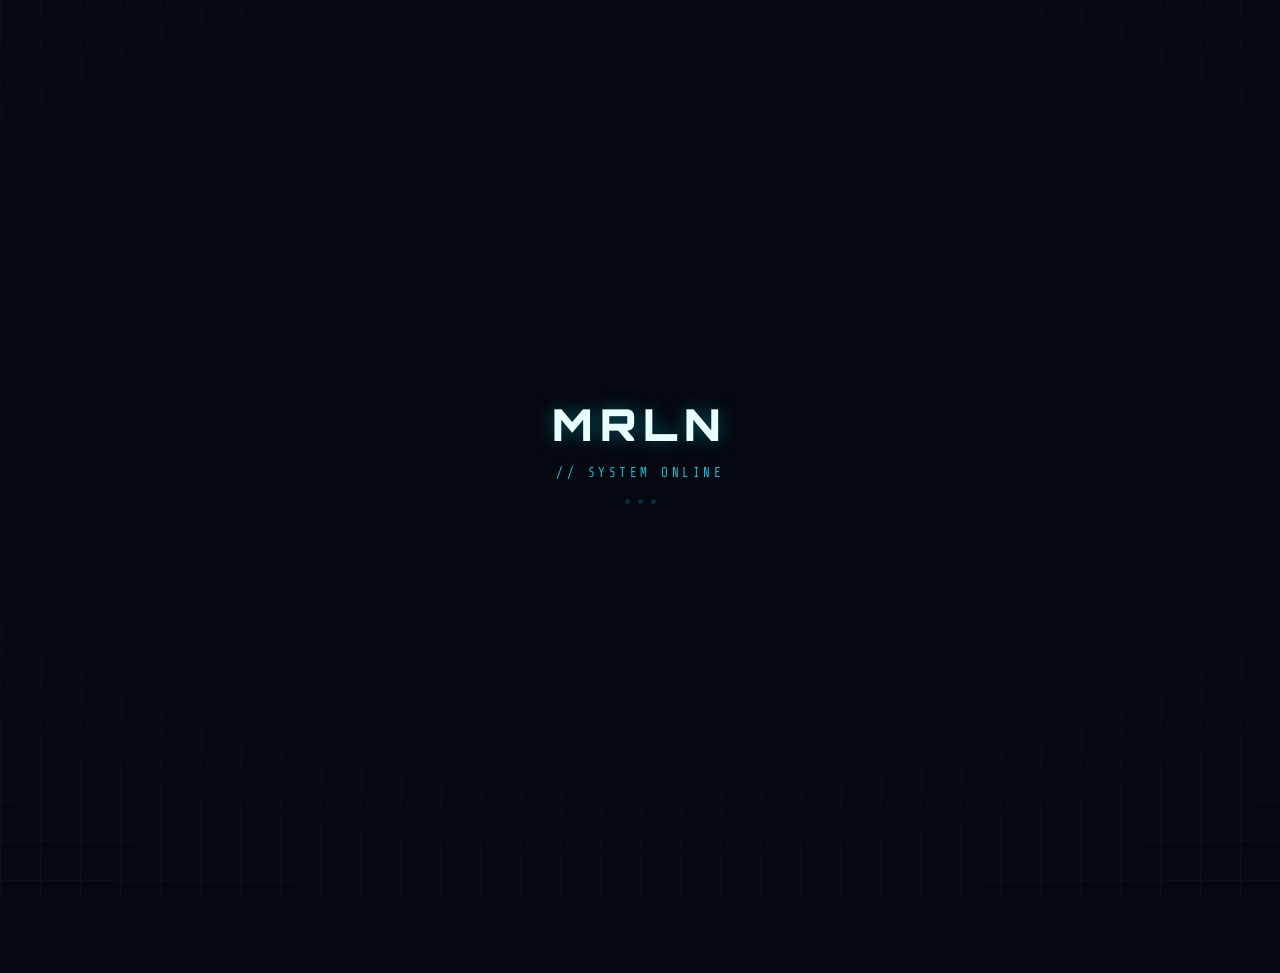
==== index.html @ df0415b3 "council fixes (Arthur K1+M1-M4): guide sentence restored, share follows the filter, scope cue, hones" ====
<!DOCTYPE html>
<html lang="en">
<head>
<meta charset="UTF-8">
<meta name="viewport" content="width=device-width, initial-scale=1.0, maximum-scale=1.0, user-scalable=no, viewport-fit=cover">
<title>MRLN — Private money & health</title>
<meta name="description" content="MRLN — a private, offline money & health app. No bank connection, no cloud, no account; your data stays on your device.">
<meta property="og:type" content="website">
<meta property="og:site_name" content="MRLN">
<meta property="og:url" content="https://mrln.online/">
<meta property="og:title" content="MRLN — Private, offline money & health">
<meta property="og:description" content="A private, offline money & health app. No bank connection, no cloud, no account.">
<meta property="og:image" content="https://mrln.online/ov_desktop.png">
<meta name="twitter:card" content="summary_large_image">
<meta name="twitter:image" content="https://mrln.online/ov_desktop.png">
<link rel="manifest" href="manifest.webmanifest">
<meta name="theme-color" content="#03070e">
<meta name="apple-mobile-web-app-capable" content="yes">
<meta name="mobile-web-app-capable" content="yes">
<meta name="apple-mobile-web-app-status-bar-style" content="black-translucent">
<meta name="apple-mobile-web-app-title" content="MRLN">
<link rel="apple-touch-icon" href="icon-192.png">
<link rel="icon" type="image/png" href="icon-192.png">
<style>
  /* ===== SELF-HOSTED FONTS (optimization + privacy + offline) — replaces the render-blocking
     Google Fonts @import. Embedding the latin+latin-ext woff2 subsets (Orbitron variable 500-900,
     Rajdhani 400/500/600/700, Share Tech Mono 400) makes first paint independent of the network
     (the old @import could stall paint for seconds on a hanging connection), sends ZERO requests to
     Google (no IP/referer leak), and keeps brand fonts rendering fully OFFLINE on a fresh open.
     unicode-range preserved from the original serving so rendering is byte-identical. ===== */
  /* Orbitron 500 900 latin — self-hosted (was fonts.gstatic.com) */
  /* Inter (variable 400-700) — reskin a213555 Stage 2 body face. latin + a 4-glyph
     latin-ext trim (U+0150-0151 ŐŰ, U+0170-0171 őű — the only latin-ext chars the
     app ships that the LATIN face lacks; œ U+0153 ships in the latin face itself.
     Re-subset if a new language adds more). */
  @font-face{font-family:'Inter';font-style:normal;font-weight:400 700;font-display:swap;src:url([data-uri]) format('woff2');unicode-range:U+0000-00FF, U+0131, U+0152-0153, U+02BB-02BC, U+02C6, U+02DA, U+02DC, U+0304, U+0308, U+0329, U+2000-206F, U+20AC, U+2122, U+2191, U+2193, U+2212, U+2215, U+FEFF, U+FFFD;}
  @font-face{font-family:'Inter';font-style:normal;font-weight:400 700;font-display:swap;src:url([data-uri]) format('woff2');unicode-range:U+0150-0151,U+0170-0171;}
  @font-face{font-family:'Orbitron';font-style:normal;font-weight:500 900;font-display:swap;src:url([data-uri]) format('woff2');unicode-range:U+0000-00FF, U+0131, U+0152-0153, U+02BB-02BC, U+02C6, U+02DA, U+02DC, U+0304, U+0308, U+0329, U+2000-206F, U+20AC, U+2122, U+2191, U+2193, U+2212, U+2215, U+FEFF, U+FFFD}
  /* Rajdhani 400 latin-ext — self-hosted (was fonts.gstatic.com) */
  @font-face{font-family:'Rajdhani';font-style:normal;font-weight:400;font-display:swap;src:url([data-uri]) format('woff2');unicode-range:U+0100-02BA, U+02BD-02C5, U+02C7-02CC, U+02CE-02D7, U+02DD-02FF, U+0304, U+0308, U+0329, U+1D00-1DBF, U+1E00-1E9F, U+1EF2-1EFF, U+2020, U+20A0-20AB, U+20AD-20C0, U+2113, U+2C60-2C7F, U+A720-A7FF}
  /* Rajdhani 400 latin — self-hosted (was fonts.gstatic.com) */
  @font-face{font-family:'Rajdhani';font-style:normal;font-weight:400;font-display:swap;src:url([data-uri]) format('woff2');unicode-range:U+0000-00FF, U+0131, U+0152-0153, U+02BB-02BC, U+02C6, U+02DA, U+02DC, U+0304, U+0308, U+0329, U+2000-206F, U+20AC, U+2122, U+2191, U+2193, U+2212, U+2215, U+FEFF, U+FFFD}
  /* Rajdhani 500 latin-ext — self-hosted (was fonts.gstatic.com) */
  @font-face{font-family:'Rajdhani';font-style:normal;font-weight:500;font-display:swap;src:url([data-uri]) format('woff2');unicode-range:U+0100-02BA, U+02BD-02C5, U+02C7-02CC, U+02CE-02D7, U+02DD-02FF, U+0304, U+0308, U+0329, U+1D00-1DBF, U+1E00-1E9F, U+1EF2-1EFF, U+2020, U+20A0-20AB, U+20AD-20C0, U+2113, U+2C60-2C7F, U+A720-A7FF}
  /* Rajdhani 500 latin — self-hosted (was fonts.gstatic.com) */
  @font-face{font-family:'Rajdhani';font-style:normal;font-weight:500;font-display:swap;src:url([data-uri]) format('woff2');unicode-range:U+0000-00FF, U+0131, U+0152-0153, U+02BB-02BC, U+02C6, U+02DA, U+02DC, U+0304, U+0308, U+0329, U+2000-206F, U+20AC, U+2122, U+2191, U+2193, U+2212, U+2215, U+FEFF, U+FFFD}
  /* Rajdhani 600 latin-ext — self-hosted (was fonts.gstatic.com) */
  @font-face{font-family:'Rajdhani';font-style:normal;font-weight:600;font-display:swap;src:url([data-uri]) format('woff2');unicode-range:U+0100-02BA, U+02BD-02C5, U+02C7-02CC, U+02CE-02D7, U+02DD-02FF, U+0304, U+0308, U+0329, U+1D00-1DBF, U+1E00-1E9F, U+1EF2-1EFF, U+2020, U+20A0-20AB, U+20AD-20C0, U+2113, U+2C60-2C7F, U+A720-A7FF}
  /* Rajdhani 600 latin — self-hosted (was fonts.gstatic.com) */
  @font-face{font-family:'Rajdhani';font-style:normal;font-weight:600;font-display:swap;src:url([data-uri]) format('woff2');unicode-range:U+0000-00FF, U+0131, U+0152-0153, U+02BB-02BC, U+02C6, U+02DA, U+02DC, U+0304, U+0308, U+0329, U+2000-206F, U+20AC, U+2122, U+2191, U+2193, U+2212, U+2215, U+FEFF, U+FFFD}
  /* Rajdhani 700 latin-ext — self-hosted (was fonts.gstatic.com) */
  @font-face{font-family:'Rajdhani';font-style:normal;font-weight:700;font-display:swap;src:url([data-uri]) format('woff2');unicode-range:U+0100-02BA, U+02BD-02C5, U+02C7-02CC, U+02CE-02D7, U+02DD-02FF, U+0304, U+0308, U+0329, U+1D00-1DBF, U+1E00-1E9F, U+1EF2-1EFF, U+2020, U+20A0-20AB, U+20AD-20C0, U+2113, U+2C60-2C7F, U+A720-A7FF}
  /* Rajdhani 700 latin — self-hosted (was fonts.gstatic.com) */
  @font-face{font-family:'Rajdhani';font-style:normal;font-weight:700;font-display:swap;src:url([data-uri]) format('woff2');unicode-range:U+0000-00FF, U+0131, U+0152-0153, U+02BB-02BC, U+02C6, U+02DA, U+02DC, U+0304, U+0308, U+0329, U+2000-206F, U+20AC, U+2122, U+2191, U+2193, U+2212, U+2215, U+FEFF, U+FFFD}
  /* Share Tech Mono 400 latin — self-hosted (was fonts.gstatic.com) */
  @font-face{font-family:'Share Tech Mono';font-style:normal;font-weight:400;font-display:swap;src:url([data-uri]) format('woff2');unicode-range:U+0000-00FF, U+0131, U+0152-0153, U+02BB-02BC, U+02C6, U+02DA, U+02DC, U+0304, U+0308, U+0329, U+2000-206F, U+20AC, U+2122, U+2191, U+2193, U+2212, U+2215, U+FEFF, U+FFFD}

  /* ===== PALETTES — 9 themes. :root default = Cyberpunk (the original signature theme). ===== */
  :root{
  /* font ROLE tokens — reskin a213555 Stage 0. Values unchanged (pixel-identical);
     Stage 2 swaps roles to Inter body per Osefe's C7(b). */
  /* Orbitron + Share Tech Mono have NO latin-ext upstream (verified: Google
     serves latin only) — Rajdhani (embedded WITH latin-ext) is the per-glyph
     fallback so Hungarian ő/ű render in-family, never browser-serif. */
  --font-display:'Orbitron','Rajdhani',sans-serif; --font-body:'Inter','Rajdhani',sans-serif; --font-mono:'Share Tech Mono','Rajdhani',monospace;

    --bg:#05080f; --panel:#0b1422; --panel2:#0e1a2e; --line:#1b3a5c;
    --cyan:#00e5ff; --cyan-dim:#0a7e8c; --lime:#7CFFB2; --amber:#ffb547; --red:#ff5c7c;
    --txt:#cfeaff; --txt-dim:#6f93b5; --bright:#eaffff; --field-bg:#08111e;
    --accent-rgb:0,229,255; --pos-rgb:124,255,178; --line-rgb:27,58,92;
    --warn-rgb:255,181,71; --bad-rgb:255,92,124;
    --accent-2:#23a7c4; --on-accent:#04121a; --accent-text:var(--cyan);
    --glow-strength:1;
    --glow:0 0 18px rgba(var(--accent-rgb), calc(.35 * var(--glow-strength)));
    /* Stage 1 (a213555): spacing/radius scales — govern NEW/RESTYLED rules only */
    --s1:4px; --s2:8px; --s3:12px; --s4:16px; --s5:20px; --s6:24px; --s7:32px; --s8:40px; --s9:48px; --s10:64px;
    --r-s:8px; --r-c:10px; --r-m:12px; --r-l:16px; --r-xl:22px; --r-pill:999px;
    /* Stage 2: Inter's default figures are proportional — numbers must align. */
    /* Stage 1 (a213555): --alt accent + shadow ladder (dark=glow composite, light=neutral) */
    --alt:#C4A7F8; --alt-rgb:196,167,248;
    --shadow-1:0 1px 2px rgba(0,0,0,.40); --shadow-2:0 2px 8px rgba(0,0,0,.45); --shadow-3:0 4px 16px rgba(0,0,0,.50),0 0 12px rgba(var(--accent-rgb),calc(.10*var(--glow-strength))); --shadow-4:0 8px 28px rgba(0,0,0,.55),0 0 18px rgba(var(--accent-rgb),calc(.12*var(--glow-strength))); --shadow-5:0 16px 48px rgba(0,0,0,.60);
  }
  [data-theme="cyber"]{ /* Cyberpunk — DARK (the original; explicit = same as :root default) */
    --bg:#05080f; --panel:#0b1422; --panel2:#0e1a2e; --line:#1b3a5c;
    --cyan:#00e5ff; --cyan-dim:#0a7e8c; --lime:#7CFFB2; --amber:#ffb547; --red:#ff5c7c;
    --txt:#cfeaff; --txt-dim:#6f93b5; --bright:#eaffff; --field-bg:#08111e;
    --accent-rgb:0,229,255; --pos-rgb:124,255,178; --line-rgb:27,58,92;
    --warn-rgb:255,181,71; --bad-rgb:255,92,124; --accent-2:#23a7c4; --on-accent:#04121a; --accent-text:var(--cyan); --glow-strength:1;
  
    /* Stage 1 (a213555): --alt accent + shadow ladder (dark=glow composite, light=neutral) */
    --alt:#C4A7F8; --alt-rgb:196,167,248;
    --shadow-1:0 1px 2px rgba(0,0,0,.40); --shadow-2:0 2px 8px rgba(0,0,0,.45); --shadow-3:0 4px 16px rgba(0,0,0,.50),0 0 12px rgba(var(--accent-rgb),calc(.10*var(--glow-strength))); --shadow-4:0 8px 28px rgba(0,0,0,.55),0 0 18px rgba(var(--accent-rgb),calc(.12*var(--glow-strength))); --shadow-5:0 16px 48px rgba(0,0,0,.60);
  }
  [data-theme="landing"]{ /* Daylight — LIGHT (explicit) */
    --bg:#FBF8F3; --panel:#FFFDFA; --panel2:#FFFFFF; --line:#DCD0BE; /* P15: cards need a visible edge on the cream page (was #ECE4D8, border-vs-card 1.26) */
    --cyan:#255BBE; --cyan-dim:#3466C9; --lime:#0A6E43; --amber:#985400; --red:#C8243B;
    --txt:#3A4A63; --txt-dim:#566579; --bright:#0E1C33; --field-bg:#FFFFFF;
    --accent-rgb:37,91,190; --pos-rgb:10,110,67; --line-rgb:236,228,216;
    --warn-rgb:152,84,0; --bad-rgb:200,36,59; --accent-2:#1C48A0; --on-accent:#FFFFFF; --accent-text:var(--cyan); --glow-strength:.04;
  
    /* Stage 1 (a213555): --alt accent + shadow ladder (dark=glow composite, light=neutral) */
    --alt:#5B3EA8; --alt-rgb:91,62,168;
    --shadow-1:0 1px 2px rgba(30,34,44,.06); --shadow-2:0 2px 8px rgba(30,34,44,.08); --shadow-3:0 4px 16px rgba(30,34,44,.10); --shadow-4:0 8px 28px rgba(30,34,44,.12); --shadow-5:0 16px 48px rgba(30,34,44,.16);
  }
  [data-theme="purple"]{ /* Amethyst — DARK */
    --bg:#0E0A18; --panel:#1A1330; --panel2:#241A40; --line:#3A345B;
    --cyan:#DD93C3; --cyan-dim:#71557A; --lime:#5FE3A1; --amber:#F0B24B; --red:#FF5468;
    --txt:#F0D8E6; --txt-dim:#B49CC0; --bright:#FBF2F8; --field-bg:#140E24;
    --accent-rgb:221,147,195; --pos-rgb:95,227,161; --line-rgb:58,52,91;
    --warn-rgb:240,178,75; --bad-rgb:255,84,104; --accent-2:#B96AA3; --on-accent:#140E24; --accent-text:var(--cyan); --glow-strength:.85;
  
    /* Stage 1 (a213555): --alt accent + shadow ladder (dark=glow composite, light=neutral) */
    --alt:#C9B2FF; --alt-rgb:201,178,255;
    --shadow-1:0 1px 2px rgba(0,0,0,.40); --shadow-2:0 2px 8px rgba(0,0,0,.45); --shadow-3:0 4px 16px rgba(0,0,0,.50),0 0 12px rgba(var(--accent-rgb),calc(.10*var(--glow-strength))); --shadow-4:0 8px 28px rgba(0,0,0,.55),0 0 18px rgba(var(--accent-rgb),calc(.12*var(--glow-strength))); --shadow-5:0 16px 48px rgba(0,0,0,.60);
  }
  [data-theme="iceblue"]{ /* Glacier — LIGHT */
    --bg:#DCEDF4; --panel:#FFFFFF; --panel2:#F4FAFC; --line:#BFD8E2;
    --cyan:#2E6B82; --cyan-dim:#3F7488; --lime:#0A6E43; --amber:#985400; --red:#C81E38;
    --txt:#173038; --txt-dim:#4A6572; --bright:#0E2129; --field-bg:#FFFFFF;
    --accent-rgb:46,107,130; --pos-rgb:10,110,67; --line-rgb:191,216,226;
    --warn-rgb:152,84,0; --bad-rgb:200,30,56; --accent-2:#21536A; --on-accent:#FFFFFF; --accent-text:var(--cyan); --glow-strength:.04;
  
    /* Stage 1 (a213555): --alt accent + shadow ladder (dark=glow composite, light=neutral) */
    --alt:#53398F; --alt-rgb:83,57,143;
    --shadow-1:0 1px 2px rgba(30,34,44,.06); --shadow-2:0 2px 8px rgba(30,34,44,.08); --shadow-3:0 4px 16px rgba(30,34,44,.10); --shadow-4:0 8px 28px rgba(30,34,44,.12); --shadow-5:0 16px 48px rgba(30,34,44,.16);
  }
  [data-theme="green"]{ /* Evergreen — DARK */
    --bg:#04231C; --panel:#0A3327; --panel2:#124436; --line:#1F4D3A;
    --cyan:#35D6BE; --cyan-dim:#4F8F75; --lime:#86F5A0; --amber:#F0B24B; --red:#FF6060;
    --txt:#E7F1EC; --txt-dim:#9FC3B2; --bright:#F4FBF7; --field-bg:#04211A;
    --accent-rgb:53,214,190; --pos-rgb:134,245,160; --line-rgb:31,77,58;
    --warn-rgb:240,178,75; --bad-rgb:255,96,96; --accent-2:#1FB49E; --on-accent:#04231C; --accent-text:var(--cyan); --glow-strength:.8;
  
    /* Stage 1 (a213555): --alt accent + shadow ladder (dark=glow composite, light=neutral) */
    --alt:#CDB2FF; --alt-rgb:205,178,255;
    --shadow-1:0 1px 2px rgba(0,0,0,.40); --shadow-2:0 2px 8px rgba(0,0,0,.45); --shadow-3:0 4px 16px rgba(0,0,0,.50),0 0 12px rgba(var(--accent-rgb),calc(.10*var(--glow-strength))); --shadow-4:0 8px 28px rgba(0,0,0,.55),0 0 18px rgba(var(--accent-rgb),calc(.12*var(--glow-strength))); --shadow-5:0 16px 48px rgba(0,0,0,.60);
  }
  [data-theme="magenta"]{ /* Carmine — DARK */
    --bg:#0D0E22; --panel:#191B37; --panel2:#23264A; --line:#33375F;
    --cyan:#F5589B; --cyan-dim:#AE0849; --lime:#52E39B; --amber:#FFB547; --red:#FB5442;
    --txt:#ECDCEC; --txt-dim:#AC9BC2; --bright:#FBF2FA; --field-bg:#0C0D1F;
    --accent-rgb:245,88,155; --pos-rgb:82,227,155; --line-rgb:51,55,95;
    --warn-rgb:255,181,71; --bad-rgb:251,84,66; --accent-2:#D63C82; --on-accent:#0D0E22; --accent-text:var(--cyan); --glow-strength:.9;
  
    /* Stage 1 (a213555): --alt accent + shadow ladder (dark=glow composite, light=neutral) */
    --alt:#BFA6FF; --alt-rgb:191,166,255;
    --shadow-1:0 1px 2px rgba(0,0,0,.40); --shadow-2:0 2px 8px rgba(0,0,0,.45); --shadow-3:0 4px 16px rgba(0,0,0,.50),0 0 12px rgba(var(--accent-rgb),calc(.10*var(--glow-strength))); --shadow-4:0 8px 28px rgba(0,0,0,.55),0 0 18px rgba(var(--accent-rgb),calc(.12*var(--glow-strength))); --shadow-5:0 16px 48px rgba(0,0,0,.60);
  }
  [data-theme="kawaii"]{ /* Rose — LIGHT */
    --bg:#FAF5EC; --panel:#FFFCF6; --panel2:#FDF3E9; --line:#EED8C8;
    --cyan:#C43C63; --cyan-dim:#A85C74; --lime:#0A6E43; --amber:#985400; --red:#CE2B44;
    --txt:#43272F; --txt-dim:#7A5C64; --bright:#2A171C; --field-bg:#FFFFFF;
    --accent-rgb:196,60,99; --pos-rgb:10,110,67; --line-rgb:238,216,200;
    --warn-rgb:152,84,0; --bad-rgb:206,43,68; --accent-2:#A82F52; --on-accent:#FFFFFF; --accent-text:#A62E4F; --glow-strength:.03;
  
    /* Stage 1 (a213555): --alt accent + shadow ladder (dark=glow composite, light=neutral) */
    --alt:#6D3FA9; --alt-rgb:109,63,169;
    --shadow-1:0 1px 2px rgba(30,34,44,.06); --shadow-2:0 2px 8px rgba(30,34,44,.08); --shadow-3:0 4px 16px rgba(30,34,44,.10); --shadow-4:0 8px 28px rgba(30,34,44,.12); --shadow-5:0 16px 48px rgba(30,34,44,.16);
  }
  [data-theme="warmdark"]{ /* Umber — DARK */
    --bg:#0C1519; --panel:#162127; --panel2:#2A2320; --line:#3A3534;
    --cyan:#CF9D7B; --cyan-dim:#8A5C46; --lime:#74D49A; --amber:#F5A623; --red:#FF5C5C;
    --txt:#EEE3D6; --txt-dim:#A99687; --bright:#FBF4EC; --field-bg:#0A1014;
    --accent-rgb:207,157,123; --pos-rgb:116,212,154; --line-rgb:58,53,52;
    --warn-rgb:245,166,35; --bad-rgb:255,92,92; --accent-2:#B9855F; --on-accent:#0C1519; --accent-text:var(--cyan); --glow-strength:.55;
  
    /* Stage 1 (a213555): --alt accent + shadow ladder (dark=glow composite, light=neutral) */
    --alt:#CBB0F5; --alt-rgb:203,176,245;
    --shadow-1:0 1px 2px rgba(0,0,0,.40); --shadow-2:0 2px 8px rgba(0,0,0,.45); --shadow-3:0 4px 16px rgba(0,0,0,.50),0 0 12px rgba(var(--accent-rgb),calc(.10*var(--glow-strength))); --shadow-4:0 8px 28px rgba(0,0,0,.55),0 0 18px rgba(var(--accent-rgb),calc(.12*var(--glow-strength))); --shadow-5:0 16px 48px rgba(0,0,0,.60);
  }
  [data-theme="fall"]{ /* Ember — DARK */
    --bg:#1B1009; --panel:#2A1B10; --panel2:#38271A; --line:#5A3C22;
    --cyan:#E58E42; --cyan-dim:#B3682D; --lime:#6FD199; --amber:#F3C64B; --red:#FF5E52;
    --txt:#ECD9B4; --txt-dim:#B89A72; --bright:#FBF1DE; --field-bg:#170D06;
    --accent-rgb:229,142,66; --pos-rgb:111,209,153; --line-rgb:90,60,34;
    --warn-rgb:243,198,75; --bad-rgb:255,94,82; --accent-2:#C9722E; --on-accent:#170D06; --accent-text:var(--cyan); --glow-strength:.7;
  
    /* Stage 1 (a213555): --alt accent + shadow ladder (dark=glow composite, light=neutral) */
    --alt:#D6B8FF; --alt-rgb:214,184,255;
    --shadow-1:0 1px 2px rgba(0,0,0,.40); --shadow-2:0 2px 8px rgba(0,0,0,.45); --shadow-3:0 4px 16px rgba(0,0,0,.50),0 0 12px rgba(var(--accent-rgb),calc(.10*var(--glow-strength))); --shadow-4:0 8px 28px rgba(0,0,0,.55),0 0 18px rgba(var(--accent-rgb),calc(.12*var(--glow-strength))); --shadow-5:0 16px 48px rgba(0,0,0,.60);
  }

  /* ===== LIGHT-MODE FX GATE (Arthur) — kill neon FX, add real card elevation. Applies to the
     3 light palettes + the default (:root=Daylight, no data-theme). Dark palettes keep the HUD FX. */
  html[data-theme="landing"], html[data-theme="iceblue"], html[data-theme="kawaii"]{ --glow:none; }
  html[data-theme="landing"]::before, html[data-theme="iceblue"]::before, html[data-theme="kawaii"]::before{ display:none !important; }
  html[data-theme="landing"] body::before, html[data-theme="iceblue"] body::before, html[data-theme="kawaii"] body::before{ opacity:.02; }
  html[data-theme="landing"] body::after, html[data-theme="iceblue"] body::after, html[data-theme="kawaii"] body::after{ display:none; }
  html[data-theme="landing"] header.hud::after, html[data-theme="iceblue"] header.hud::after, html[data-theme="kawaii"] header.hud::after{ display:none; }
  html[data-theme="landing"] .hero-num, html[data-theme="iceblue"] .hero-num, html[data-theme="kawaii"] .hero-num{ animation:none !important; text-shadow:none; }
  html[data-theme="landing"] #wakefx, html[data-theme="iceblue"] #wakefx, html[data-theme="kawaii"] #wakefx{ display:none !important; }
  html[data-theme="landing"] .card, html[data-theme="iceblue"] .card, html[data-theme="kawaii"] .card{ box-shadow:0 1px 2px rgba(14,28,51,.05)/* THEME-EXEMPT: selector is scoped to the 3 light themes only */, 0 10px 28px rgba(14,28,51,.07)/* THEME-EXEMPT: same light-theme-scoped selector */; border:1px solid var(--line); }

  /* ===== LAYOUTS (Arthur) — 5 distinct front-ends over one DOM. Command = default baseline. ===== */
  html[data-layout=command] .hero-num{ font-family:var(--font-display); }
  html[data-layout=command] .card{ border-radius:5px; }

  /* EDITORIAL — magazine serif, single reading column, ruled sections */
  html[data-layout=editorial] .wrap{ max-width:720px; font-size:16px; }
  html[data-layout=editorial]::before{ display:none; }
  html[data-layout=editorial] body::before, html[data-layout=editorial] body::after, html[data-layout=editorial] header.hud::after{ display:none; }
  html[data-layout=editorial] header.hud{ border:0; background:none; padding:8px 0 20px; }
  html[data-layout=editorial] .card{ border:0; border-top:1px solid var(--line); border-radius:0; box-shadow:none; background:none; padding:28px 4px; margin-bottom:6px; }
  html[data-layout=editorial] .card h2{ font-family:Georgia,'Times New Roman',serif; font-weight:600; font-size:26px; }
  html[data-layout=editorial] .card h2::before{ display:none; }
  html[data-layout=editorial] h1{ font-family:Georgia,serif; font-weight:600; animation:none; text-shadow:none; }
  html[data-layout=editorial] .hero-num{ font-family:Georgia,serif; font-weight:400; font-size:clamp(44px,8vw,72px); animation:none; text-shadow:none; }
  html[data-layout=editorial] .status{ display:flex; flex-wrap:wrap; gap:28px; }
  html[data-layout=editorial] .stat{ border:0; background:none; padding:0; }
  html[data-layout=editorial] nav.tabs{ border:0; gap:4px; flex-wrap:wrap; }
  html[data-layout=editorial] .tab{ border:0; border-radius:0; background:none; box-shadow:none; padding:8px 6px; }
  html[data-layout=editorial] .tab.active{ background:none; border-bottom:2px solid var(--cyan); color:var(--bright); box-shadow:none; }
  html[data-layout=editorial] .tab .ix{ display:none; }
  html[data-layout=editorial] .pillbar{ display:none; }
  html[data-layout=editorial] .item-row{ border:0; border-bottom:1px dotted var(--line); }

  /* ANALYST — dense data terminal, mono numbers, flat hairline, no big hero */
  html[data-layout=analyst] .wrap{ max-width:1200px; font-size:13px; padding:16px 12px 60px; }
  html[data-layout=analyst]::before{ display:none; }
  html[data-layout=analyst] body::before{ opacity:.03; }
  html[data-layout=analyst] body::after{ display:none; }
  html[data-layout=analyst] .card{ border-radius:2px; box-shadow:none; padding:10px 12px; margin-bottom:8px; }
  html[data-layout=analyst] .card h2{ font-size:14px; letter-spacing:.04em; }
  html[data-layout=analyst] .card h2::before{ transform:scale(.7); }
  html[data-layout=analyst] header.hud{ padding:10px 12px; }
  html[data-layout=analyst] .hero-num{ font-family:var(--font-mono); font-size:26px; animation:none; text-shadow:none; }
  html[data-layout=analyst] .status{ gap:8px; }
  html[data-layout=analyst] .stat .val{ font-family:var(--font-mono); }
  html[data-layout=analyst] .item-row{ padding:5px 8px; font-family:var(--font-mono); }
  html[data-layout=analyst] .tab{ padding:8px 12px; font-size:12px; }
  html[data-layout=analyst] .tab .ix{ font-size:10px; }

  /* CANVAS — consumer fintech, big rounded cards, fixed bottom tab bar */
  html[data-layout=canvas] .wrap{ max-width:520px; font-size:16px; padding-bottom:216px; }
  html[data-layout=canvas]::before{ display:none; }
  html[data-layout=canvas] body::after{ display:none; }
  html[data-layout=canvas] .card{ border:0; border-radius:22px; box-shadow:0 8px 28px rgba(0,0,0,.14); padding:22px; margin-bottom:16px; }
  html[data-layout=canvas] .card h2::before{ display:none; }
  html[data-layout=canvas] .hero-num{ font-family:var(--font-display); font-size:clamp(40px,11vw,60px); }
  html[data-layout=canvas] .stat{ border-radius:999px; }
  /* Bottom bar: 13 tabs won't fit abreast — make it a horizontal SCROLL strip of
     natural-width pills (swipe through them) instead of squishing every label. */
  html[data-layout=canvas] nav.tabs{ position:fixed; bottom:0; left:0; right:0; z-index:60; flex-wrap:nowrap; overflow-x:auto; -webkit-overflow-scrolling:touch; scrollbar-width:none; background:var(--panel); border-top:1px solid var(--line); padding:9px 12px calc(9px + env(safe-area-inset-bottom)); margin:0; gap:7px; justify-content:flex-start; }
  html[data-layout=canvas] nav.tabs::-webkit-scrollbar{ display:none; }
  html[data-layout=canvas] .tab{ flex:0 0 auto; white-space:nowrap; font-size:13px; font-weight:600; letter-spacing:.02em; padding:9px 15px; border:1px solid transparent; background:none; box-shadow:none; border-radius:999px; scroll-snap-align:start; }
  html[data-layout=canvas] .tab.active{ background:var(--field-bg); box-shadow:none; color:var(--cyan); border:1px solid var(--cyan); }
  html[data-layout=canvas] .tab .ix{ display:none; }
  html[data-layout=canvas] .savebar{ bottom:calc(66px + env(safe-area-inset-bottom)); }
  html[data-layout=canvas] .pillbar{ display:none; }
  html[data-layout=canvas] .item-row{ min-height:54px; }

  /* FOCUS — ultra-minimal zen, giant thin hero, no cards */
  html[data-layout=focus] .wrap{ max-width:640px; padding:56px 24px 80px; }
  html[data-layout=focus]::before{ display:none; }
  html[data-layout=focus] body::before, html[data-layout=focus] body::after, html[data-layout=focus] header.hud::after{ display:none; }
  html[data-layout=focus] header.hud{ border:0; background:none; padding:8px 0; }
  html[data-layout=focus] .card{ border:0; box-shadow:none; background:none; padding:0; margin-bottom:56px; }
  html[data-layout=focus] .card h2{ font-weight:400; letter-spacing:.02em; opacity:.8; }
  html[data-layout=focus] .card h2::before{ display:none; }
  html[data-layout=focus] .hero-num{ font-family:var(--font-body); font-weight:300; font-size:clamp(64px,20vw,132px); letter-spacing:-.02em; animation:none; text-shadow:none; }
  html[data-layout=focus] .status{ display:flex; gap:32px; opacity:.78; }
  html[data-layout=focus] .stat{ border:0; background:none; padding:0; }
  html[data-layout=focus] nav.tabs{ justify-content:center; gap:16px; border:0; }
  html[data-layout=focus] .tab{ border:0; background:none; box-shadow:none; opacity:.5; padding:8px 4px; }
  html[data-layout=focus] .tab.active{ opacity:1; color:var(--cyan); background:none; box-shadow:none; }
  html[data-layout=focus] .tab .ix{ display:none; }
  html[data-layout=focus] .pillbar{ display:none; }
  html[data-layout=focus] .item-row{ border:0; padding:16px 0; }

  /* ===== STAGE 3 (reskin a213555 §C): the data-nav axis — sections shell.
     nav.tabs stays in the DOM with its inline styles UNTOUCHED (the visTabs()/
     hidden-tab contracts live on inline display); under data-nav=sections it
     is moved off-canvas, never display:none'd, and the dock delegates to the
     real buttons via .click(). Mobile ≤859: fixed bottom dock (48×56 cells,
     labels always visible, horizontal scroll while 15 destinations remain —
     Stage 4 collapses to 4+gear). Desktop ≥860: fixed left rail. */
  html[data-nav=sections] nav.tabs{ position:absolute; left:-9999px; top:0; width:1px; height:1px; overflow:hidden; }
  nav.dock{ display:none; }
  html[data-nav=sections] nav.dock{ display:flex; position:fixed; left:0; right:0; bottom:0; z-index:60;
    background:var(--panel); border-top:1px solid var(--line); box-shadow:var(--shadow-2);
    padding:4px 6px calc(4px + env(safe-area-inset-bottom)); }
  /* P1 (Arthur): the scroller+mask live on an INNER wrapper so the fade never
     eats the dock's own background/border; the head stays a pinned sibling. */
  .dock-scroll{ display:flex; gap:2px; flex:1; min-width:0; overflow-x:auto; overflow-y:hidden; scrollbar-width:none; position:relative; /* Arthur: offsetLeft now resolves against the scroller — kills the 6px centring drift */ }
  .dock-scroll::-webkit-scrollbar{ display:none; }
  nav.dock button{ flex:0 0 auto; min-width:48px; min-height:56px; display:flex; flex-direction:column;
    align-items:center; justify-content:center; gap:2px; background:none; border:0; border-radius:var(--r-c);
    color:var(--txt-dim); font-family:var(--font-body); font-size:11px; font-weight:600; letter-spacing:.01em;
    padding:4px 8px; cursor:pointer; white-space:nowrap; }
  nav.dock button.on{ color:var(--accent-text); background:rgba(var(--accent-rgb),.10); font-weight:700; }
  /* A2 (Arthur): active state carries a SHAPE channel, never colour alone */
  nav.dock button{ position:relative; }
  nav.dock button.on::before{ content:''; position:absolute; left:8px; right:8px; top:0; height:3px;
    border-radius:0 0 3px 3px; background:var(--accent-text); }
  /* A3 (Arthur): edge fades say "continues both ways" — on the WRAPPER (P1).
     P1-N14: STATE-DRIVEN — a ramp only exists on a side that actually has more
     content (HIG: never dim the active cell when there is nothing to scroll to). */
  html[data-nav=sections] .dock-scroll{ --fadeL:20px; --fadeR:32px;
    -webkit-mask-image:linear-gradient(90deg,transparent 0,#000 var(--fadeL),#000 calc(100% - var(--fadeR)),transparent 100%);
    mask-image:linear-gradient(90deg,transparent 0,#000 var(--fadeL),#000 calc(100% - var(--fadeR)),transparent 100%); }
  html[data-nav=sections] .dock-scroll.at-start{ --fadeL:0px; }
  html[data-nav=sections] .dock-scroll.at-end{ --fadeR:0px; }
  .dock-head{ display:none; }
  /* A8 (Arthur): lifted savebar must never push its top button above a short viewport */
  html[data-nav=sections] .savebar.open{ max-height:calc(100dvh - 96px); overflow-y:auto; overscroll-behavior:contain; }
  /* Stage 4: section DIRECTORY — the group's landing (addendum-1: visible module
     list, never a hamburger). Sheet above the dock on phones; panel by the rail. */
  /* P2-N20 (Arthur): the scrim is STATE — opacity 0 at rest, faded with the sheet,
     never a display snap. pointer-events gates interactivity. */
  .dock-dirback{ display:block; opacity:0; pointer-events:none; position:fixed; inset:0; z-index:61; background:rgba(0,0,0,.45)/* THEME-EXEMPT: pure-black scrim — a dimming veil is theme-independent by design (same class as the modal scrim) */; }
  .dock-dirback.open{ opacity:1; pointer-events:auto; }
  .dock-dir{ display:none; position:fixed; left:8px; right:8px; bottom:calc(74px + env(safe-area-inset-bottom)); z-index:62;
    background:var(--panel2); border:1px solid var(--line); border-radius:var(--r-l); box-shadow:var(--shadow-4);
    padding:var(--s2); max-height:60dvh; overflow-y:auto; }
  .dock-dir.open{ display:block; }
  .dock-dirlist{ display:flex; flex-direction:column; gap:2px; }
  .dockdir-item{ display:flex; align-items:center; min-height:48px; padding:var(--s2) var(--s3);
    background:none; border:0; border-radius:var(--r-c); color:var(--txt); font-family:var(--font-body);
    font-size:15px; font-weight:600; cursor:pointer; text-align:left; }
  .dockdir-item.on{ color:var(--accent-text); background:rgba(var(--accent-rgb),.10); }
  .dockdir-item:hover{ background:rgba(var(--accent-rgb),.06); }
  .dockdir-item:focus-visible{ outline:2px solid var(--lime); outline-offset:2px; }
  /* Stage 4: gear panel — the relocated settings (localebar node MOVES here) */
  .gear-panel{ display:none; position:fixed; inset:0; z-index:70; background:var(--bg); overflow-y:auto; padding:var(--s4); }
  .gear-panel.open{ display:block; }
  /* P16: Back sits top-LEFT at every width (iOS/M3; a control must not change side
     across breakpoints) — row-reverse puts the DOM-last Back first visually. */
  .gear-head{ display:flex; flex-direction:row-reverse; align-items:center; justify-content:flex-end; gap:12px; min-height:44px; margin-bottom:var(--s4);
    font-family:var(--font-display); font-size:18px; font-weight:700; color:var(--bright); }  /* R6: Back AND title cluster left — one edge, like the form below */
  /* Arthur REWORK: the settings panel is a FORM, not a strip — labeled rows,
     full-width 44px controls, one column (max 520px), no dead 71%. */
  .gear-body{ max-width:520px; }
  .gear-body .localebar{ position:static; display:flex; flex-direction:column; gap:var(--s3); padding:0; margin:0; border:0; }
  .gear-body .localebar .lc{ display:flex; flex-direction:column; gap:4px; width:100%; }
  .gear-body .localebar label{ font-size:12px; font-weight:600; color:var(--txt-dim); }
  .gear-body .localebar select, .gear-body .localebar input{ width:100%; max-width:none; min-height:44px; max-height:44px; flex:0 0 auto; font-size:15px; font-family:var(--font-body); }
  .gear-body .localebar{ align-items:stretch; }
  .gear-body .localebar .lc{ flex:0 0 auto; align-items:stretch; }
  .gear-body .localebar button, .gear-body .localebar .iconbtn{ min-height:44px; }
  html[data-nav=sections] .wrap{ padding-bottom:calc(100px + env(safe-area-inset-bottom)); /* dock-only clearance — the fab column folded into the dock (Arthur's reclaim) */ }
  html[data-nav=sections] .savebar{ bottom:calc(76px + env(safe-area-inset-bottom)); }
  /* Stage 4: floating fabs fold into the dock — the REAL buttons stay (contracts
     live there); only their floating faces hide. The expanded sheet still opens. */
  html[data-nav=sections] .savebar .savefab, html[data-nav=sections] .savebar .botfab{ display:none; }
  html[data-nav=sections] .savebar.open .savefab, html[data-nav=sections] .savebar.open .botfab{ display:none; }
  .dock-utils{ display:flex; gap:2px; flex:0 0 auto; align-items:stretch;
    border-left:1px solid var(--line); padding-left:4px; margin-left:2px; }
  .dockutil{ min-width:48px; }
  .dock-ic{ width:24px; height:24px; fill:none; stroke:currentColor; stroke-width:1.75;
    stroke-linecap:round; stroke-linejoin:round; }
  .dockbtn.on .dock-ic{ stroke-width:2; fill:currentColor; fill-opacity:.16; }
  .dock-lbl{ font-size:11px; line-height:1.1; }
  /* P1-N15 (Arthur structural ruling, third leg): corrected German is 253.0px in a
     253.0px strip at 320 — 0px slack. 10px labels under 361px buy ~21px of headroom.
     Stage-5 r5 return: cell padding 8→6 under 361px reclaims ~12px more (DE was
     still 1px over, HU 8px, with the pinned Assistant cell in the strip). */
  @media (max-width:360px){ .dock-lbl{ font-size:10px; }
    html[data-nav=sections] nav.dock button{ padding-left:6px; padding-right:6px; } }
  /* Stage 5 (Arthur, 5th-stage carry — opens the stage): short-landscape trim.
     Cells go inline (icon+label in a row, 44px) so the dock stops costing 16.7%
     of an 844x390 viewport; clearances shrink with it. */
  @media (max-height:480px){
    html[data-nav=sections] nav.dock button{ flex-direction:row; gap:6px; min-height:44px; padding:2px 10px; }
    html[data-nav=sections] .dock-ic{ width:20px; height:20px; }
    html[data-nav=sections] nav.dock{ padding:2px 6px calc(2px + env(safe-area-inset-bottom)); }
    html[data-nav=sections] .wrap{ padding-bottom:calc(72px + env(safe-area-inset-bottom)); }
    html[data-nav=sections] .savebar{ bottom:calc(54px + env(safe-area-inset-bottom)); }
    .dock-dir{ bottom:calc(54px + env(safe-area-inset-bottom)); max-height:70dvh; }
  }
  header.hud{ position:relative; }
  /* P0-N12 (Arthur): centre the pair on the wordmark's row (top 44 = h1 optical centre
     66 − 22) inside the content column (right 16), and RESERVE the lane so the
     eyebrow/h1 can never run under the buttons. */
  .hdr-utils{ position:absolute; top:44px; right:16px; display:flex; gap:8px; z-index:5; }
  /* P0-N21 (Arthur r4): .sub is the one header line made of USER DATA (name ·
     location · status) — the demo profile's shortness is not a layout guarantee.
     All three lines reserve the lane. */
  @media (max-width:859px){ header.hud .eyebrow, header.hud h1, header.hud .sub{ padding-right:112px; } }
  /* N24 (Arthur r5): "Status: ACTIVE" is a constant carrying zero bits — below 860
     it cost a wrapped line in a 152px lane. Phones drop it; desktop keeps the HUD line. */
  @media (max-width:859px){ .hdr-status{ display:none; } }
  @media (min-width:1440px){ .hdr-utils{ right:22px; } }
  .hdrbtn{ width:44px; height:44px; display:flex; align-items:center; justify-content:center;
    background:var(--panel); border:1px solid var(--line); border-radius:var(--r-c);
    color:var(--txt-dim); cursor:pointer; position:relative; }
  .hdrbtn:hover{ color:var(--txt); border-color:var(--cyan-dim); }
  .hdrbtn.warn{ color:var(--red); border-color:var(--red); }
  .hdrbtn.warn::after{ content:''; position:absolute; top:5px; right:5px; width:8px; height:8px;
    border-radius:50%; background:var(--red); }
  /* Arthur P1: sheets join the motion system (state, not decoration) */
  @media (prefers-reduced-motion: no-preference){
    .dock-dir{ transition:transform .14s cubic-bezier(.2,0,0,1), opacity .14s ease; transform-origin:bottom center; }
    .dock-dir:not(.open){ transform:translateY(6px); opacity:0; pointer-events:none; display:block; visibility:hidden; }
    .dock-dir.open{ visibility:visible; }
    .dock-dirback{ transition:opacity .14s ease; }
    /* N20: the old .gear-panel transition was DEAD (display toggle) — visibility
       pattern like .dock-dir, so the fade actually runs. */
    .gear-panel{ transition:opacity .14s ease; }
    .gear-panel:not(.open){ display:block; visibility:hidden; opacity:0; pointer-events:none; }
    .gear-panel.open{ visibility:visible; opacity:1; }
  }
  /* P2-N18 (Arthur REWORK): the settings form reads as FOUR labelled groups —
     LOCALE / APPEARANCE / HELP / DATA — header 11px/.14em/uppercase, rhythm 4/16. */
  .gear-group{ display:flex; flex-direction:column; gap:4px; }
  .gear-group-h{ font-size:11px; letter-spacing:.14em; text-transform:uppercase; color:var(--txt-dim); font-weight:600; margin:24px 0 8px; }
  .gear-group:first-child .gear-group-h{ margin-top:4px; }
  .gear-body .localebar .iconbtn{ width:100%; display:flex; align-items:center; gap:8px; justify-content:flex-start; text-align:left; }
  @media (min-width:860px){
    /* N18 desktop: a centred 560px card over a scrim, the rail stays visible,
       Back sits at the card's top-left. */
    html[data-nav=sections] .gear-panel{ left:216px; padding:24px 40px; background:rgba(0,0,0,.45)/* THEME-EXEMPT: pure-black scrim — same dimming-veil class as the directory backdrop */; }
    html[data-nav=sections] .gear-panel .gear-card{ max-width:560px; margin:0 auto; background:var(--bg); border:1px solid var(--line); border-radius:var(--r-l); padding:20px 22px; box-shadow:var(--shadow-4); }
  }
  /* Arthur P1: the Home cell hints its directory on re-tap (stats lives there) */
  nav.dock button.on[data-sect="Home"]::after{ content:'\2026'; position:absolute; right:5px; bottom:3px;
    font-size:11px; line-height:1; color:var(--txt-dim); }
  .dockutil.warn{ color:var(--red); }
  .dockutil.warn::after{ content:''; position:absolute; top:6px; right:8px; width:8px; height:8px;
    border-radius:50%; background:var(--red); }
  @media (min-width:860px){
    html[data-nav=sections] nav.dock{ left:0; right:auto; top:0; bottom:0; width:216px;
      flex-direction:column; justify-content:flex-start;
      border-top:0; border-right:1px solid var(--line); box-shadow:none; padding:18px 10px; }
    html[data-nav=sections] .dock-scroll{ flex-direction:column; overflow-x:hidden; overflow-y:auto; gap:4px;
      scrollbar-width:thin; scrollbar-color:var(--line) transparent; }
    html[data-nav=sections] .dock-scroll::-webkit-scrollbar{ display:block; width:6px; }
    html[data-nav=sections] nav.dock button{ width:100%; flex-direction:row; justify-content:flex-start;
      gap:10px; font-size:14px; min-height:44px; padding:8px 12px; white-space:normal; line-height:1.25; text-align:left; }
    html[data-nav=sections] .dock-scroll{ /* rail: horizontal fade off, VERTICAL fade on (Arthur assessment — the 22px slice cue) */
      -webkit-mask-image:linear-gradient(180deg,transparent 0,#000 14px,#000 calc(100% - 24px),transparent 100%);
      mask-image:linear-gradient(180deg,transparent 0,#000 14px,#000 calc(100% - 24px),transparent 100%); }
    html[data-nav=sections] nav.dock button.on::before{ left:0; top:8px; bottom:8px; width:3px; height:auto;
      right:auto; border-radius:0 3px 3px 0; }
    html[data-nav=sections] nav.dock button:hover{ background:rgba(var(--accent-rgb),.06); }
    .dock-dir{ left:224px; right:auto; top:70px; bottom:auto; width:300px; max-height:70vh; }
    html[data-nav=sections] .dock-utils{ flex-direction:row; border-left:0; border-top:1px solid var(--line);
      padding:8px 0 0; margin:8px 0 0; }
    html[data-nav=sections] .dock-utils .dockutil{ flex:1; }
    /* rail top anchor (Arthur ruling 5.iii): identity header, then the list */
    html[data-nav=sections] .dock-head{ display:flex; align-items:center; gap:8px; min-height:56px;
      padding:0 12px; font-family:var(--font-display); font-size:15px; font-weight:700; color:var(--bright);
      border-bottom:1px solid var(--line); margin-bottom:10px; }
    html[data-nav=sections] .dock-head::before{ content:'◆'; color:var(--accent-text); font-size:11px; }
    html[data-nav=sections] body{ padding-left:216px; }
    html[data-nav=sections] .wrap{ padding-bottom:60px; }
    html[data-nav=sections] .savebar{ bottom:18px; }
  }

  /* fix: seal the page background (no white overscroll void) + tame rubber-band scroll.
     overflow-x:hidden stays on <body> ONLY (see the body{} rule) — it has clipped horizontal
     overflow here since June via root→viewport propagation, with vertical scroll intact.
     v31 ALSO added it to <html>; with BOTH set, that propagation stops and iOS Safari turns
     <body> into its own content-sized scroll box → vertical scroll FREEZES after unlock.
     Keeping overflow-x OFF <html> restores scroll. The lock-screen h-scroll source (#lkfx
     canvas) is still clipped locally by #lockScreen{overflow-x:hidden} + #lkfx max-width. */
  html{ background:var(--bg); overscroll-behavior:none; }
  body{ background:var(--bg); overscroll-behavior:none; }
  #lkfx{ max-width:100%; }
  /* fix: hide the food-photo <img>s until they actually have a src (no broken-image glyph) */
  #foodPicImg:not([src]), #foodPicImg[src=""],
  #foodPhotoThumb:not([src]), #foodPhotoThumb[src=""]{ display:none !important; }

  *{margin:0;padding:0;box-sizing:border-box}

  body{
    background:
      radial-gradient(1200px 600px at 70% -10%, rgba(var(--accent-rgb),.08), transparent 60%),
      radial-gradient(900px 500px at 0% 110%, rgba(var(--pos-rgb),.06), transparent 55%),
      var(--bg);
    color:var(--txt);
    font-family:var(--font-body);
    min-height:100vh;
    overflow-x:hidden;
    touch-action:manipulation;   /* app-like: no double-tap-to-zoom (panning/scrolling stays free) */
    /* Privacy + polish (Hugo): block accidental long-press text-selection of the HUD
       figures/labels — on Android a long-press pops Copy/Share/Web-search, and "Web
       search" would send a private number to Google (against "data never leaves your
       device"). Applied at the container; inputs + the access key / data code are
       explicitly re-enabled below so they stay copyable/typeable. */
    -webkit-user-select:none; user-select:none; -webkit-touch-callout:none;
  }
  /* the things people legitimately type into or copy out stay selectable */
  input, textarea, select, [contenteditable="true"], .selectable,
  #dataCode, #mintKey, #mintLink, #lkInput{
    -webkit-user-select:text; user-select:text; -webkit-touch-callout:default;
  }

  /* animated grid backdrop */
  body::before{
    content:"";
    position:fixed; inset:0;
    background-image:
      linear-gradient(rgba(var(--accent-rgb),.045) 1px, transparent 1px),
      linear-gradient(90deg, rgba(var(--accent-rgb),.045) 1px, transparent 1px);
    background-size:44px 44px;
    mask-image:radial-gradient(circle at 50% 30%, black, transparent 85%);
    pointer-events:none;
    z-index:0;
    animation:gridPulse 6s ease-in-out infinite;   /* Arthur G — ambient "alive" heartbeat */
  }
  @keyframes gridPulse{0%,100%{opacity:.72}50%{opacity:1}}

  /* ===== Desktop Alive (Arthur item 3) — ambient "living HUD". ALL motion is gated on
     prefers-reduced-motion:no-preference (reduced-motion users keep the static HUD); the
     desktop-only effects (card lift + cursor parallax) are further gated to fine pointer +
     ≥1024px so phones get zero extra cost. Pure CSS + one rAF — no network, no assets. ===== */
  body::after{ content:""; position:fixed; inset:0; z-index:0; pointer-events:none;
    background:radial-gradient(1100px 620px at 70% -8%, rgba(var(--accent-rgb),.05), transparent 62%); opacity:.55; }
  html::before{ content:""; position:fixed; left:0; right:0; top:0; height:140px; pointer-events:none; z-index:1;
    background:linear-gradient(180deg, transparent, rgba(var(--accent-rgb),.05), transparent); opacity:.30; }
  body::before{ transform:translate3d(var(--px,0px),var(--py,0px),0); will-change:transform; transition:transform .25s ease-out; }
  @keyframes ambientBreath{0%,100%{opacity:.40}50%{opacity:.70}}
  @keyframes hudGlowPulse{0%,100%{filter:brightness(1)}50%{filter:brightness(1.18)}}
  @keyframes scanSlow{0%{transform:translateY(-160px)}100%{transform:translateY(102vh)}}
  @media (prefers-reduced-motion: no-preference){
    body::after{ animation:ambientBreath 6s ease-in-out infinite; }              /* breathe with the 6s grid */
    html::before{ animation:scanSlow 15s linear infinite; }                       /* slow second scanline */
    h1{ animation:hudGlowPulse 5s ease-in-out infinite; }                         /* polyphonic glow: 3 voices, */
    .hero-num{ animation:hudGlowPulse 5s ease-in-out infinite; animation-delay:-1.7s; }   /* offset phases (5s ≠ 6s */
    .tab.active{ animation:hudGlowPulse 5s ease-in-out infinite; animation-delay:-3.4s; } /* → drift = harmonics) */
  }
  @media (prefers-reduced-motion: no-preference) and (hover:hover) and (pointer:fine) and (min-width:1024px){
    .card{ transition:transform .18s cubic-bezier(.25,.1,.25,1), box-shadow .18s ease; }
    .card:hover{ transform:translateY(-2px); box-shadow:0 6px 22px rgba(var(--accent-rgb),.10), var(--glow); }
  }

  /* Desktop Alive v2 — cursor-wake canvas. Full-viewport, BEHIND .wrap (z:0 < .wrap z:1) so the
     centered content occludes the middle → ripples read only in the dark side gutters. Desktop
     fine-pointer + motion-ok only (JS-gated); no paint cost otherwise. Pure decoration, no data. */
  #wakefx{ position:fixed; inset:0; z-index:0; pointer-events:none; display:block; }

  /* ===== Premium cold-boot (Arthur BUILD-SPEC) — a ~900ms CSS-only "machine powering on" beat that
     fades directly INTO the lock screen (the boot itself is CANVAS-FREE → one canvas total, the lock's
     #lkfx). Reuses the lock's exact 40px grid + wordmark + "//" system-line so it reads as ONE continuous
     power-on that reveals the gate. The BASE rules below are the END state, so reduced-motion users see a
     calm static boot card; the five animations run ONLY under no-preference with `both` fill (pre-delay
     frame shows the hidden start state → no flash). Zero data / network / canvas. ===== */
  #boot{ position:fixed; inset:0; z-index:100001; display:flex; flex-direction:column; align-items:center;
    justify-content:center; gap:14px; background:var(--bg); pointer-events:none;
    padding:max(24px,env(safe-area-inset-top)) 24px max(24px,env(safe-area-inset-bottom)); }
  #boot::before{ content:""; position:absolute; inset:0; pointer-events:none;
    background-image:linear-gradient(rgba(var(--accent-rgb),.05) 1px,transparent 1px),linear-gradient(90deg,rgba(var(--accent-rgb),.05) 1px,transparent 1px);
    background-size:40px 40px;
    -webkit-mask-image:radial-gradient(120% 90% at 50% 42%,transparent 0%,transparent 20%,#000 78%);
    mask-image:radial-gradient(120% 90% at 50% 42%,transparent 0%,transparent 20%,#000 78%); opacity:1; }
  #boot::after{ content:""; position:absolute; left:0; right:0; top:0; height:2px; pointer-events:none;
    background:linear-gradient(90deg,transparent,rgba(var(--accent-rgb),.55),transparent); box-shadow:0 0 18px rgba(var(--accent-rgb),.4); opacity:0; }
  #boot .boot-logo{ font-family:var(--font-display); font-weight:900; font-size:clamp(30px,9vw,44px); letter-spacing:.16em;
    color:var(--bright); text-shadow:var(--glow); opacity:1; position:relative; }
  #boot .boot-sys{ font-family:var(--font-mono); text-transform:uppercase; color:var(--cyan);
    letter-spacing:.28em; font-size:clamp(10px,2.6vw,12.5px); opacity:.85; }
  /* loading dots — cyan dots add (1→2→3) and clear, looping, like a machine working. Fade in with
     the system line and animate through the 3s hold. Motion-gated; hidden for reduced-motion. */
  #boot .boot-dots{ display:flex; gap:8px; margin-top:5px; opacity:0; }
  #boot .boot-dots span{ width:5px; height:5px; border-radius:50%; background:var(--cyan); box-shadow:0 0 8px rgba(var(--accent-rgb),.5); opacity:.18; }
  @media (prefers-reduced-motion: no-preference){
    #boot .boot-dots{ animation:bootDotsIn 450ms ease-out 1850ms forwards; }
    #boot .boot-dots span{ animation:bootDot 1.4s ease-in-out infinite; }
    #boot .boot-dots span:nth-child(2){ animation-delay:.24s; }
    #boot .boot-dots span:nth-child(3){ animation-delay:.48s; }
  }
  @keyframes bootDotsIn{ from{opacity:0} to{opacity:1} }
  @keyframes bootDot{ 0%{opacity:.18;transform:translateY(0)} 25%{opacity:1;transform:translateY(-2px)} 60%{opacity:.18;transform:translateY(0)} 100%{opacity:.18;transform:translateY(0)} }
  #boot.boot-out{ transition:opacity 260ms ease-out; opacity:0; }
  /* Retimed to a deliberate ~3s cold-boot (Osefe: it flashed by unseen). Composition unfolds over
     ~2.3s, then a LIVING hold — the wordmark glow-breathes and the system line pulses like a machine
     standing by — until the __bootFX floor (3000ms) fades it out. Not a frozen card. */
  @media (prefers-reduced-motion: no-preference){
    #boot::before{ animation:bootGrid 900ms cubic-bezier(.22,1,.36,1) 120ms both; }
    #boot::after{ animation:bootSweep 1700ms cubic-bezier(.4,0,.2,1) 500ms both; }
    #boot .boot-logo{ animation:bootLogoIn 1000ms cubic-bezier(.22,1,.36,1) 900ms both, bootLogoGlitch 560ms steps(2) 900ms 1, bootLogoBreath 2.4s ease-in-out 1900ms infinite; }
    #boot .boot-sys{ animation:bootSysIn 600ms ease-out 1750ms both, bootSysPulse 1.5s ease-in-out 2350ms infinite; }
  }
  @keyframes bootGrid{ from{opacity:0;transform:scale(1.04)} to{opacity:1;transform:scale(1)} }
  @keyframes bootSweep{ 0%{opacity:0;transform:translateY(0)} 10%{opacity:1} 100%{opacity:0;transform:translateY(82vh)} }
  @keyframes bootLogoIn{ from{opacity:0;filter:blur(6px);letter-spacing:.34em} to{opacity:1;filter:blur(0);letter-spacing:.16em} }
  @keyframes bootLogoGlitch{ 0%{clip-path:inset(0 0 62% 0);transform:translateX(-2px)} 50%{clip-path:inset(48% 0 20% 0);transform:translateX(2px)} 100%{clip-path:inset(0 0 0 0);transform:none} }
  @keyframes bootLogoBreath{ 0%,100%{filter:brightness(1)} 50%{filter:brightness(1.22)} }
  @keyframes bootSysIn{ from{opacity:0;transform:translateY(4px)} to{opacity:.85;transform:none} }
  @keyframes bootSysPulse{ 0%,100%{opacity:.85} 50%{opacity:.5} }

  .wrap{position:relative; z-index:1; max-width:1100px; margin:0 auto; padding:26px 16px 150px}

  /* HEADER */
  header.hud{
    border:1px solid var(--line);
    background:linear-gradient(180deg, rgba(var(--accent-rgb),.07), transparent);
    border-radius:14px;
    padding:20px 22px;
    position:relative;
    overflow:hidden;
  }
  header.hud::after{
    content:"";position:absolute;top:0;left:-60%;width:60%;height:100%;
    background:linear-gradient(90deg,transparent,rgba(var(--accent-rgb),.10),transparent);
    animation:sweep 6s linear infinite;
  }
  @keyframes sweep{to{left:120%}}
  .eyebrow{font-family:var(--font-mono);color:var(--cyan);letter-spacing:.32em;font-size:11px;text-transform:uppercase}
  h1{font-family:var(--font-display);font-weight:900;font-size:clamp(26px,5vw,44px);letter-spacing:.04em;margin:6px 0 2px;color:var(--bright);text-shadow:var(--glow)}
  .sub{color:var(--txt-dim);font-size:15px;font-weight:500}
  .pillbar{display:flex;gap:8px;flex-wrap:wrap;margin-top:14px}
  .pill{font-family:var(--font-mono);font-size:11px;border:1px solid var(--line);background:var(--panel2);color:var(--txt-dim);padding:5px 10px;border-radius:20px}
  .pill b{color:var(--lime)}

  /* STATUS STRIP */
  .status{display:grid;grid-template-columns:repeat(3,1fr);gap:12px;margin-top:18px}
  .stat{
    border:1px solid var(--line);border-radius:12px;padding:14px 16px;
    background:linear-gradient(180deg,var(--panel2),var(--panel));
    position:relative;
  }
  .stat .lbl{font-family:var(--font-mono);font-size:10px;letter-spacing:.18em;color:var(--txt-dim);text-transform:uppercase}
  .stat .val{font-family:var(--font-display);font-weight:700;font-size:clamp(18px,3.4vw,26px);margin-top:6px}
  .stat .val small{font-size:12px;color:var(--txt-dim);font-family:var(--font-body)}
  .stat.low .val{color:var(--amber)}
  .stat.avg .val{color:var(--cyan)}
  .stat.high .val{color:var(--lime)}
  /* Income history — 4-stat strip, hand-drawn monthly bars, editable month list */
  .ih-strip{grid-template-columns:repeat(4,1fr);margin-top:16px}
  .ih-strip .stat.mean .val{color:var(--txt)}
  .ih-chart{margin-top:16px;overflow-x:auto}
  .ih-chart svg{display:block;max-width:100%}
  .ih-bar{cursor:pointer;transition:opacity .15s}
  .ih-bar:hover{opacity:.82}
  .ih-list{margin-top:14px;display:flex;flex-direction:column;gap:8px}
  .ih-row{display:flex;align-items:center;gap:10px;border:1px solid var(--line);border-radius:10px;padding:9px 12px;background:linear-gradient(180deg,var(--panel2),var(--panel))}
  .ih-row .ih-mo{font-family:var(--font-mono);font-size:12px;color:var(--txt-dim);letter-spacing:.05em;min-width:104px}
  .ih-row .ih-amt{font-family:var(--font-display);font-weight:700;font-size:15px;margin-left:auto}
  .ih-row .ih-amt.est{opacity:.62;font-style:italic}
  .ih-row .ih-e,.ih-row .ih-x{background:transparent;border:none;color:var(--txt-dim);cursor:pointer;font-size:14px;padding:4px 6px;min-width:30px}
  .ih-row .ih-e:hover{color:var(--cyan)} .ih-row .ih-x:hover{color:var(--red)}
  .ih-empty{color:var(--txt-dim);font-size:13px;padding:8px 0}
  @media(max-width:720px){.ih-strip{grid-template-columns:repeat(2,1fr)}}
  /* Arthur H — hero number: the leftover is the app's single most important figure, so it leads the header */
  .hero{margin-top:18px}
  /* Stage 5 §D — Home hero + four cards (Arthur's card anatomy: label 12px/600,
     value 28px/700 tabular-nums, min-height 88px, explicit time-scope on every card) */
  .home-hero{ padding:2px 0 0; }
  .home-hero .hero{ margin-top:6px; }
  .hh-why{ font-size:12px; color:var(--txt-dim); margin-top:4px; max-width:560px; line-height:1.45; }
  /* A4: the hero suffix flips to a prefix for symbol-first currencies */
  .hero-num{ display:inline-flex; align-items:baseline; }
  html[data-ccy-before] .hero-num .ccySuffix{ order:-1; }
  /* A1 (Arthur's spec verbatim): the Low/Typical/High trio collapses to ONE row */
  .hh-band-cap{ font-size:12px; font-weight:600; color:var(--txt-dim); margin-top:12px; }
  #homeHero .status{ display:flex; gap:0; margin-top:8px; border:1px solid var(--line); border-radius:var(--r-l); background:var(--panel2); padding:10px 12px; }
  #homeHero .status .stat{ flex:1 1 0; border:0; background:none; padding:0; text-align:left; }
  #homeHero .status .stat+.stat{ border-left:1px solid var(--line); padding-left:12px; margin-left:12px; }
  #homeHero .status .lbl{ font-size:10px; letter-spacing:.14em; }
  #homeHero .status .val{ font-size:15px; font-weight:600; margin-top:2px; color:var(--bright); }  /* R4: values neutral — amber is the warning channel, lime is the hero's own colour */
  .hh-viz{ margin-top:14px; }
  .hh-viz-lbl{ font-size:12px; font-weight:600; color:var(--txt-dim); margin-bottom:4px; }
  .hh-viz svg{ max-width:100%; height:auto; display:block; }
  .home-cards{ display:grid; grid-template-columns:1fr 1fr; gap:10px; margin:14px 0 16px; }
  .kcard{ min-height:88px; text-align:left; background:var(--panel2); border:1px solid var(--line);
    border-radius:var(--r-l); padding:12px 14px; display:flex; flex-direction:column; gap:4px;
    justify-content:flex-start; cursor:pointer; color:var(--txt); font-family:var(--font-body); }
  .kcard:hover{ border-color:var(--cyan-dim); }
  .kcard:focus-visible{ outline:2px solid var(--lime); outline-offset:2px; }
  /* P6: reserve two label lines so all four values sit on ONE baseline */
  .kc-lbl{ font-size:12px; font-weight:600; min-height:30px; display:flex; flex-wrap:wrap; gap:0 4px; align-items:flex-start; align-content:flex-start; }
  .kc-scope{ color:var(--txt-dim); font-weight:500; text-transform:lowercase; }
  .kc-val{ font-size:28px; font-weight:700; font-variant-numeric:tabular-nums; color:var(--bright); line-height:1.15; }
  .kc-sub{ font-size:12px; color:var(--txt-dim); }
  @media (min-width:860px){ .home-cards{ grid-template-columns:repeat(4,1fr); } }
  /* P8 (Arthur): the kg column must ALIGN — grid, right-anchored value, 44px ✕ */
  .wl-row{ display:grid; grid-template-columns:1fr auto 48px 44px; align-items:center; gap:10px; min-height:44px; }
  .wl-date{ color:var(--txt-dim); font-size:12px; }
  .wl-val{ text-align:right; font-variant-numeric:tabular-nums; }
  .wl-dl{ color:var(--txt-dim); font-size:11px; text-align:right; }   /* R5: delta is its OWN column so the kg edge never rags */
  .wl-del{ min-width:44px; min-height:44px; padding:4px 10px; font-size:11px; }
  .hero-lbl{font-family:var(--font-mono);font-size:10px;letter-spacing:.2em;color:var(--txt-dim);text-transform:uppercase}
  .hero-num{font-family:var(--font-display);font-weight:900;font-size:clamp(38px,9vw,60px);line-height:1.02;margin-top:5px;color:var(--lime);text-shadow:0 0 24px rgba(var(--pos-rgb),.32)}
  .hero-num.warn{color:var(--amber);text-shadow:0 0 24px rgba(var(--warn-rgb),.30)}
  .hero-num.bad{color:var(--red);text-shadow:0 0 24px rgba(var(--bad-rgb),.30)}
  .hero-ccy{font-size:.42em;color:var(--txt-dim);font-weight:700;-webkit-text-fill-color:initial}
  /* Arthur H#1 — demote the header income trio so the hero clearly wins (scoped to the header; the expenses panel .stat is untouched) */
  header.hud .status{gap:10px;margin-top:14px}
  header.hud .stat{padding:10px 12px}
  header.hud .stat .val{font-size:clamp(15px,2.6vw,19px);font-weight:600}

  /* NAV BUTTONS */
  nav.tabs{display:flex;gap:10px;flex-wrap:wrap;margin:26px 0 20px;justify-content:center}
  .tab{
    font-family:var(--font-body);font-weight:700;font-size:15px;letter-spacing:.04em;
    border:1px solid var(--line);background:var(--panel);color:var(--txt-dim);
    padding:11px 18px;border-radius:10px;cursor:pointer;transition:all .18s ease;
    position:relative;text-transform:uppercase;
  }
  .tab .ix{font-family:var(--font-mono);font-size:10px;color:var(--cyan-dim);margin-right:7px}
  .tab:hover{color:var(--txt);border-color:var(--cyan-dim);transform:translateY(-2px)}
  .dockbtn:hover{color:var(--txt)}
  .tab.active{color:var(--on-accent);background:linear-gradient(180deg,var(--cyan),var(--accent-2));border-color:var(--cyan);box-shadow:var(--glow)}
  .tab.active .ix{color:var(--on-accent)}
  .tab:focus-visible,.btn:focus-visible,.scen-btn:focus-visible,.dockbtn:focus-visible{outline:2px solid var(--lime);outline-offset:2px;box-shadow:0 0 0 4px rgba(var(--pos-rgb),.12)}  /* Arthur F — focus glow */
  .tab:active{transform:translateY(0) scale(.97)}   /* Arthur D — press squeeze */

  /* ===== INTERACTION LAYER — Tier 1 (Arthur): every tappable senses touch + cursor. Press feedback
     on ALL controls (touch + mouse, <100ms), desktop-gated hover, focus-visible rings. Transform/
     filter/opacity only (GPU). Press magnitude scales INVERSE to size — chips squeeze more, large
     surfaces "push in" via brightness with NO translate (so a scroll-drag never reads as a bounce).
     All motion prefers-reduced-motion:no-preference gated. Pure presentation — no JS, no strings. ===== */
  @media (prefers-reduced-motion: no-preference){
    /* shared transition so press + hover actually animate (covers the common animated props, not
       `all` → no layout thrash). Standardizes interaction feel across every control. */
    .item-row,.sub-item,.exp-head,.cal-cell,.catsw,.cal-nav button,.iconbtn,.dockbtn,
    .savebtn,.savefab,.chattoggle,.lk-btn,.modal-actions button,.medSeedChip,.chip{
      transition:transform .1s cubic-bezier(.2,0,0,1), filter .1s ease, box-shadow .14s ease,
        border-color .14s ease, background .14s ease, color .14s ease; }
    /* 1a — universal PRESS. Large surfaces push in (no translate); small controls squeeze. */
    .item-row:active,.sub-item:active,.exp-head:active,.cal-cell:active{ transform:scale(.99); filter:brightness(1.07); }
    .catsw:active,.cal-nav button:active,.iconbtn:active,.savebtn:active,.savefab:active,.dockbtn:active,
    .chattoggle:active,.lk-btn:active,.modal-actions button:active,.medSeedChip:active,.chip:active{ transform:scale(.95); filter:brightness(1.06); }
  }
  /* 1b — desktop HOVER, gated (hover:hover)+(pointer:fine) → zero mobile cost, no sticky-hover.
     Rows/surfaces brighten (they do NOT lift — lifting a list row reads as jitter); small buttons brighten. */
  @media (hover:hover) and (pointer:fine) and (prefers-reduced-motion: no-preference){
    .item-row:hover{ border-color:var(--cyan-dim); background:linear-gradient(180deg,rgba(var(--accent-rgb),.05),var(--panel)); }
    .sub-item:hover{ border-color:var(--cyan-dim); }
    /* .exp-head / .cal-cell hovers live in the Tier-1 POLISH block below (they must come after the
       base component rules to win) */
    .iconbtn:hover,.savefab:hover,.chattoggle:hover,.medSeedChip:hover{ filter:brightness(1.1); }
  }
  /* 1c — focus-visible rings on controls that had none (keyboard a11y). Inputs/selects/textareas keep
     their existing cyan focus glow (not overridden here). Div surfaces get the ring for when they
     become keyboard-reachable (tabindex is a Tier-1 follow-up). */
  .item-row:focus-visible,.sub-item:focus-visible,.exp-head:focus-visible,.cal-cell:focus-visible,
  .catsw:focus-visible,.cal-nav button:focus-visible,.iconbtn:focus-visible,
  .savebtn:focus-visible,.savefab:focus-visible,.chattoggle:focus-visible,.lk-btn:focus-visible,
  .modal-actions button:focus-visible,.medSeedChip:focus-visible{
    outline:2px solid var(--lime); outline-offset:2px; box-shadow:0 0 0 4px rgba(var(--pos-rgb),.14); }
  /* keep page scrolling free + make taps snappy (no 300ms double-tap-zoom delay) */
  .tab{touch-action:manipulation}
  /* per-tab colour shade (double-tap a tab to set) */
  .tab.tab-tinted{border-color:var(--tabtint)}
  .tab.tab-moved{animation:tabMoved .7s ease}
  @keyframes tabMoved{0%{box-shadow:0 0 0 0 var(--cyan);transform:translateY(-3px) scale(1.05)}55%{box-shadow:0 0 16px 3px var(--cyan)}100%{box-shadow:none;transform:none}}
  .tab.tab-tinted .ix{color:var(--tabtint)}
  .tab.tab-tinted.active{background:var(--tabtint);border-color:var(--tabtint);color:#06121a/* THEME-EXEMPT: sits on --tabtint, a PALETTE sample set per-tab, not a theme surface */;box-shadow:0 0 18px var(--tabtint)}
  .tab.tab-tinted.active .ix{color:#06121a/* THEME-EXEMPT: same --tabtint palette sample */}
  .tab.tab-held{position:relative}
  .tab.tab-held::after{content:'📌';position:absolute;top:-7px;right:-3px;font-size:11px;filter:drop-shadow(0 1px 2px #000)}
  /* colour swatches in the category options popup */
  .catsw{width:34px;height:34px;border-radius:9px;border:1px solid var(--line);cursor:pointer;color:#06121a/* THEME-EXEMPT: sits on the palette SWATCH fill, a fixed colour sample, not a theme surface */;font-weight:800;font-size:13px;display:flex;align-items:center;justify-content:center;transition:transform .1s}
  .catsw:hover{transform:translateY(-2px)}
    .catsw.none{color:var(--txt)}   /* the "Default" swatch has no fill, so its glyph sits on a THEME surface and must follow it */
  .catsw.sel{outline:2px solid var(--bright);outline-offset:2px}
  #catHoldBtn.on{border-color:var(--lime);color:var(--lime)}

  /* PANELS */
  .panel{display:none}
  .panel.show{display:block;animation:fade .35s ease}
  @keyframes fade{from{opacity:0;transform:translateY(8px)}to{opacity:1;transform:none}}
  /* Arthur B — directional panel transitions: higher tab → slide in from the right, lower → from the left (spatial model) */
  .panel.show.from-right{animation:slideFromR .22s cubic-bezier(.25,0,0,1)}
  .panel.show.from-left{animation:slideFromL .22s cubic-bezier(.25,0,0,1)}
  @keyframes slideFromR{from{opacity:0;transform:translateX(16px)}to{opacity:1;transform:none}}
  @keyframes slideFromL{from{opacity:0;transform:translateX(-16px)}to{opacity:1;transform:none}}

  .card{
    border:1px solid var(--line);border-radius:14px;padding:20px 22px;margin-bottom:16px;
    background:linear-gradient(180deg,var(--panel2),var(--panel));
    position:relative;
  }
  .card h2{font-family:var(--font-display);font-weight:700;font-size:18px;color:var(--bright);letter-spacing:.03em;margin-bottom:4px;display:flex;align-items:center;gap:10px}
  .card h2::before{content:"";width:9px;height:9px;background:var(--cyan);border-radius:2px;box-shadow:var(--glow);transform:rotate(45deg)}
  #moveGet>h2::before,#moveSend>h2::before{display:none}   /* numbered STEP badge replaces the diamond on the move-data steps */
  .card .desc{color:var(--txt-dim);font-size:14px;margin-bottom:14px}

  table{width:100%;border-collapse:collapse;font-size:15px}
  th,td{text-align:left;padding:10px 8px;border-bottom:1px solid rgba(var(--line-rgb),.5)}
  th{font-family:var(--font-mono);font-size:10px;letter-spacing:.16em;color:var(--txt-dim);text-transform:uppercase;font-weight:400}
  td{color:var(--txt)}
  td.num{text-align:right;font-family:var(--font-mono);color:var(--cyan)}
  tr:last-child td{border-bottom:none}
  tr.total td{font-weight:700;color:var(--bright);border-top:1px solid var(--cyan-dim)}
  tr.total td.num{color:var(--lime)}

  .row2{display:grid;grid-template-columns:1fr 1fr;gap:16px}
  @media(max-width:720px){.row2{grid-template-columns:1fr}.status{grid-template-columns:1fr}}

  .bignum{font-family:var(--font-display);font-weight:900;font-size:clamp(30px,7vw,52px);color:var(--lime);text-shadow:0 0 22px rgba(var(--pos-rgb),.3);line-height:1}
  /* Stage 2 (a213555): tabular figures where the FONT can honor them — Inter body
     surfaces only. Orbitron/STM carry no `tnum` feature (Arthur, fontTools-read:
     ['kern','mark']), so display-font selectors here would be a silent no-op; the
     display surfaces get true tabular figures when Stage 5's Inter hero lands. */
  td,html[data-layout=focus] .hero-num{font-variant-numeric:tabular-nums} /* focus hero is Inter — the one live tnum win (Arthur/Akashi) */

  .bignum small{display:block;font-family:var(--font-mono);font-size:11px;color:var(--txt-dim);letter-spacing:.18em;margin-bottom:8px;text-transform:uppercase}

  .meter{height:14px;border:1px solid var(--line);border-radius:8px;background:var(--field-bg);overflow:hidden;margin:6px 0 2px}
  .meter > span{display:block;height:100%;background:linear-gradient(90deg,var(--cyan-dim),var(--cyan));border-radius:7px;position:relative}
  .meter.lime > span{background:linear-gradient(90deg,rgba(var(--pos-rgb),.45),var(--lime))}
  .meter.amber > span{background:linear-gradient(90deg,rgba(var(--warn-rgb),.45),var(--amber))}
  /* Budget summary — per-category share bars (biggest cost reads at a glance) */
  .bud-bars{ margin:2px 0 14px; display:flex; flex-direction:column; gap:11px }
  .bud-bar-top{ display:flex; justify-content:space-between; align-items:baseline; gap:10px }
  .bud-bar-lbl{ font-family:var(--font-body); font-weight:600; font-size:13.5px; color:var(--txt) }
  .bud-bar-val{ font-family:var(--font-mono); font-size:12px; color:var(--txt-dim); white-space:nowrap }
  .bud-bar-val small{ color:var(--cyan); font-size:11px }
  /* Budget: rowBorn — a brief lime confirm flash on an added/edited item (motion-gated) */
  @media (prefers-reduced-motion: no-preference){ .item-row.row-flash{ animation:rowBorn 850ms ease-out; } }
  @keyframes rowBorn{ 0%{ background:rgba(var(--pos-rgb),.20); box-shadow:inset 0 0 0 1px rgba(var(--pos-rgb),.45); } 100%{ background:transparent; box-shadow:none; } }
  /* ===== Budget "Your costs" — premium two-state (display default / edit toggle) ===== */
  .bud-head{ display:flex; align-items:center; gap:12px; }
  .bud-head h2{ margin:0; }
  .bud-toggle{ margin-left:auto; display:inline-flex; align-items:center; gap:6px; background:transparent; border:1px solid var(--cyan-dim);
    color:var(--cyan); border-radius:999px; font-family:var(--font-mono); font-size:12px; letter-spacing:.04em; padding:7px 14px; cursor:pointer; transition:background .15s,border-color .15s; }
  .bud-toggle:hover{ background:rgba(var(--accent-rgb),.08); }
  #expenses.budget-editing .bud-toggle{ background:var(--cyan); color:var(--on-accent); border-color:var(--cyan); font-weight:700; }
  #customList{ display:flex; flex-direction:column; }
  .bud-cat{ display:flex; align-items:center; gap:10px; margin:22px 0 6px; }
  .bud-cat-name{ font-family:var(--font-display); font-weight:700; font-size:13.5px; color:var(--bright); letter-spacing:.02em; }
  .bud-cat-sub{ margin-left:auto; font-family:var(--font-mono); font-size:12.5px; color:var(--cyan); font-variant-numeric:tabular-nums; }
  .bud-catdel{ display:none; align-items:center; justify-content:center; width:28px; height:28px; flex:0 0 auto;
    background:transparent; border:1px solid var(--red); color:var(--red); border-radius:8px; cursor:pointer; font-size:12px; }
  .item-row{ display:flex; align-items:center; gap:12px; padding:14px 2px; border-bottom:1px solid rgba(var(--line-rgb),.5); }
  .item-row:last-child{ border-bottom:none; }
  .ir-main{ min-width:0; flex:1 1 auto; }
  .ir-name{ font-family:var(--font-body); font-weight:600; font-size:16px; color:var(--txt); line-height:1.2; overflow:hidden; text-overflow:ellipsis; }
  .ir-added{ font-family:var(--font-mono); font-size:8px; color:var(--cyan); border:1px solid var(--cyan-dim); border-radius:4px; padding:1px 4px; vertical-align:middle; letter-spacing:.05em; }
  .ir-until{ display:block; color:var(--txt-dim); font-size:11px; margin-top:3px; letter-spacing:.02em; }
  .ir-until.ok{ color:var(--lime); }
  .ir-price{ flex:0 0 auto; text-align:right; white-space:nowrap; }
  .ir-amt{ font-family:var(--font-display); font-weight:700; font-size:15px; color:var(--bright); font-variant-numeric:tabular-nums; }
  .ir-amt small{ font-family:var(--font-mono); font-weight:400; font-size:10px; color:var(--txt-dim); }
  .ir-price > small{ display:block; color:var(--txt-dim); font-size:10px; font-family:var(--font-mono); margin-top:2px; }
  .ir-varies{ color:var(--txt-dim); font-size:12.5px; font-style:italic; }
  .ir-skel{ display:inline-block; width:72px; height:15px; border-radius:5px; vertical-align:middle;
    background:linear-gradient(90deg,rgba(var(--accent-rgb),.06),rgba(var(--accent-rgb),.20),rgba(var(--accent-rgb),.06)); background-size:200% 100%; }
  @media (prefers-reduced-motion: no-preference){ .ir-skel{ animation:skelShimmer 1.25s ease-in-out infinite; } }
  @keyframes skelShimmer{ 0%{ background-position:200% 0; } 100%{ background-position:-200% 0; } }
  .ir-tools{ display:none; gap:7px; flex:0 0 auto; }
  .ir-e,.ir-x{ width:36px; height:36px; border-radius:10px; background:transparent; cursor:pointer; font-size:14px; display:inline-flex; align-items:center; justify-content:center; transition:background .15s; }
  .ir-e{ border:1px solid var(--cyan-dim); color:var(--cyan); } .ir-e:hover{ background:rgba(var(--accent-rgb),.10); }
  .ir-x{ border:1px solid var(--red); color:var(--red); } .ir-x:hover{ background:rgba(var(--bad-rgb),.10); }
  .ir-editfields{ display:flex; gap:8px; margin-top:9px; }
  .ir-editfields input{ max-width:130px; background:var(--field-bg); border:1px solid var(--cyan); border-radius:9px; color:var(--txt); padding:9px 11px; font-family:var(--font-body); font-size:16px; }
  .ir-editfields select{ background:var(--field-bg); border:1px solid var(--line); border-radius:9px; color:var(--txt); padding:9px; }
  /* EDIT MODE reveals the tools + category-delete + the add surfaces; DISPLAY hides them all */
  #expenses.budget-editing .ir-tools{ display:flex; }
  #expenses.budget-editing .bud-catdel{ display:inline-flex; }
  #expenses:not(.budget-editing) #addCostCard{ display:none; }
  #expenses:not(.budget-editing) #budCatAdd{ display:none; }
  .meterlbl{display:flex;justify-content:space-between;font-family:var(--font-mono);font-size:11px;color:var(--txt-dim);margin-top:4px}

  ul.clean{list-style:none;display:flex;flex-direction:column;gap:10px}
  ul.clean li{padding-left:22px;position:relative;font-size:15px;line-height:1.45}
  ul.clean li::before{content:"▸";position:absolute;left:0;color:var(--cyan)}

  .goal li::before{content:"◆";color:var(--lime)}

  .check{list-style:none;display:flex;flex-direction:column;gap:12px}
  .check li{display:flex;gap:12px;align-items:center;font-size:15px;line-height:1.4}
  .check li .box{position:relative;flex:0 0 20px;height:20px;border:1px solid var(--cyan-dim);border-radius:5px;cursor:pointer;display:flex;align-items:center;justify-content:center;transition:all .15s}
  .check li .box::before{content:'';position:absolute;inset:-12px}   /* 44px touch target (Arthur) */
  .check li .box.done{background:var(--cyan);box-shadow:var(--glow)}
  .check li .box.done::after{content:"✓";color:var(--on-accent);font-weight:700;font-size:13px}
  .check li.done > span:not(.box){color:var(--txt-dim);text-decoration:line-through}

  .tag{font-family:var(--font-mono);font-size:10px;padding:3px 8px;border-radius:6px;letter-spacing:.1em}
  .tag.good{background:rgba(var(--pos-rgb),.12);color:var(--lime);border:1px solid var(--lime)}
  .tag.now{background:rgba(var(--accent-rgb),.12);color:var(--accent-text);border:1px solid var(--cyan-dim)}
  .tag.later{background:rgba(var(--warn-rgb),.12);color:var(--amber);border:1px solid var(--amber)}

  .note{font-size:13px;color:var(--txt-dim);font-style:italic;margin-top:14px;border-left:2px solid var(--cyan-dim);padding-left:12px}

  /* SUBSCRIPTION CARDS */
  .subtotal{display:grid;grid-template-columns:1fr 1fr;gap:12px;margin-bottom:18px}
  .subtotal .stat .val{font-size:clamp(20px,4vw,30px)}
  .sub-grid{display:flex;flex-direction:column;gap:12px}
  .sub-item{
    border:1px solid var(--line);border-radius:12px;padding:14px 16px;
    background:linear-gradient(180deg,var(--panel2),var(--panel));
    position:relative;
  }
  .sub-item .top{display:flex;justify-content:space-between;align-items:baseline;gap:10px;flex-wrap:wrap}
  .sub-item .name{font-family:var(--font-display);font-weight:700;font-size:16px;color:var(--bright)}
  .sub-item .cost{font-family:var(--font-mono);font-size:15px;color:var(--cyan);white-space:nowrap}
  .sub-item .freq{font-family:var(--font-mono);font-size:10px;letter-spacing:.14em;color:var(--txt-dim);text-transform:uppercase;margin-top:2px}
  .sub-item .what{font-size:14px;color:var(--txt);margin-top:8px}
  .sub-item .why{font-size:13px;color:var(--txt-dim);margin-top:6px;border-left:2px solid var(--cyan-dim);padding-left:10px;font-style:italic}
  .sub-item .why b{color:var(--lime);font-style:normal;font-family:var(--font-mono);font-size:10px;letter-spacing:.1em;display:block;margin-bottom:2px}
  .sub-status{position:absolute;top:14px;right:16px}
  .pending{color:var(--amber);font-family:var(--font-mono);font-size:11px;border:1px dashed var(--amber);padding:8px 12px;border-radius:8px;display:inline-block;margin-top:8px}

  /* EXPENSE GROUPS */
  .exp-group{border:1px solid var(--line);border-radius:12px;margin-bottom:12px;overflow:hidden;background:var(--panel)}
  .exp-head{display:flex;justify-content:space-between;align-items:center;padding:13px 16px;cursor:pointer;background:linear-gradient(180deg,rgba(var(--accent-rgb),.06),transparent);transition:background .15s}
  .exp-head:hover{background:rgba(var(--accent-rgb),.10)}
  .exp-head .gname{font-family:var(--font-display);font-weight:700;font-size:15px;color:var(--bright);display:flex;align-items:center;gap:9px}
  .exp-head .gname .ico{width:8px;height:8px;background:var(--cyan);border-radius:2px;transform:rotate(45deg);box-shadow:var(--glow)}
  .exp-head .gtot{font-family:var(--font-mono);font-size:14px;color:var(--lime)}
  .exp-head .arrow{font-family:var(--font-mono);color:var(--cyan);margin-left:10px;transition:transform .2s;font-size:12px}
  .exp-group.open .arrow{transform:rotate(90deg)}
  .exp-body{max-height:0;overflow:hidden;transition:max-height .3s ease}
  .exp-group.open .exp-body{max-height:600px}
  .exp-body table{margin:0}
  .exp-body td{padding:9px 16px;font-size:14px}
  .exp-body tr:first-child td{padding-top:13px}
  .exp-body tr:last-child td{padding-bottom:14px}
  .exp-body .sub-detail{color:var(--txt-dim);font-size:12px}
  /* Arthur E — accordion row stagger: rows materialise from the HUD when a group opens */
  .exp-group.just-opened .exp-body tr{animation:rowIn .3s ease both}
  @keyframes rowIn{from{opacity:0;transform:translateY(-4px)}to{opacity:1;transform:none}}
  .exp-group.just-opened .exp-body tr:nth-child(1){animation-delay:0ms}
  .exp-group.just-opened .exp-body tr:nth-child(2){animation-delay:25ms}
  .exp-group.just-opened .exp-body tr:nth-child(3){animation-delay:50ms}
  .exp-group.just-opened .exp-body tr:nth-child(4){animation-delay:75ms}
  .exp-group.just-opened .exp-body tr:nth-child(5){animation-delay:100ms}
  .exp-group.just-opened .exp-body tr:nth-child(6){animation-delay:125ms}
  .exp-group.just-opened .exp-body tr:nth-child(7){animation-delay:150ms}
  .exp-group.just-opened .exp-body tr:nth-child(8){animation-delay:175ms}
  .exp-group.just-opened .exp-body tr:nth-child(9){animation-delay:200ms}
  .exp-group.just-opened .exp-body tr:nth-child(n+10){animation-delay:225ms}

  .scen-btn{font-family:var(--font-body);font-weight:700;font-size:13px;letter-spacing:.04em;border:1px solid var(--line);background:var(--panel);color:var(--txt-dim);padding:8px 14px;border-radius:10px;cursor:pointer;transition:all .18s ease;text-transform:uppercase}
  .scen-btn:hover{color:var(--txt);border-color:var(--cyan-dim)}
  .scen-btn:active{transform:scale(.95)}   /* Arthur D — press squeeze */
  .scen-btn.active{color:var(--on-accent);background:linear-gradient(180deg,var(--cyan),var(--accent-2));border-color:var(--cyan);box-shadow:var(--glow)}
  .loantoggle{display:flex;align-items:center;gap:10px;font-size:14px;color:var(--txt);background:rgba(var(--accent-rgb),.05);border:1px solid var(--line);border-radius:10px;padding:12px 14px;cursor:pointer}
  .loantoggle input{width:18px;height:18px;accent-color:var(--cyan);cursor:pointer;flex:none}

  footer{text-align:center;color:var(--txt-dim);font-family:var(--font-mono);font-size:11px;letter-spacing:.14em;margin-top:30px}

  .slider-wrap{margin-top:8px}
  input[type=range]{width:100%;accent-color:var(--cyan);margin:10px 0}
  .calc-out{font-family:var(--font-display);font-weight:700;font-size:clamp(22px,5vw,34px);color:var(--lime);text-shadow:0 0 18px rgba(var(--pos-rgb),.3)}
  .calc-row{display:flex;justify-content:space-between;font-family:var(--font-mono);font-size:13px;color:var(--txt-dim);padding:5px 0;border-bottom:1px solid rgba(var(--line-rgb),.4)}
  .calc-row b{color:var(--txt)}
  .calc-neg b{color:var(--red)}

  /* ---- SELF-SERVICE UI (forms, calendar, save, log) ---- */
  .field{display:flex;flex-direction:column;gap:5px;margin-bottom:12px}
  .field label{font-family:var(--font-mono);font-size:10px;letter-spacing:.16em;color:var(--txt-dim);text-transform:uppercase}
  .field input,.field select,.field textarea{
    background:var(--field-bg);border:1px solid var(--line);border-radius:var(--r-s);color:var(--txt);
    font-family:var(--font-body);font-size:15px;font-weight:500;padding:var(--s2) var(--s3);outline:none;width:100%;
  }
  /* Stage 3 (a213555): inputs join the 44px touch floor beside the 44px buttons
     (Arthur — 35/43 were under; a 45px button next to a 36px input reads ragged).
     Textareas keep their taller natural height. */
  .field input,.field select{min-height:44px}
  .field input:focus,.field select:focus,.field textarea:focus{border-color:var(--cyan);box-shadow:var(--glow)}
  .field textarea{resize:vertical;min-height:54px}
  .form-row{display:grid;grid-template-columns:1fr 1fr;gap:12px}
  @media(max-width:560px){.form-row{grid-template-columns:1fr}}
  .btn{font-family:var(--font-body);font-weight:700;font-size:14px;letter-spacing:.04em;text-transform:uppercase;
    border:1px solid var(--cyan);background:linear-gradient(180deg,var(--cyan),var(--accent-2));color:var(--on-accent);
    padding:var(--s3) var(--s3);min-height:44px;border-radius:var(--r-c);cursor:pointer;transition:all .15s;box-shadow:var(--glow)}
  .btn:hover{filter:brightness(1.1);transform:translateY(-1px)}
  .btn:active{transform:scale(.97)}   /* Arthur D — press squeeze */
  .btn.ghost{background:var(--panel);color:var(--txt-dim);border-color:var(--line);box-shadow:none}
  .btn.ghost:hover{color:var(--txt);border-color:var(--cyan-dim)}
  .btn.danger{background:var(--panel);color:var(--red);border-color:var(--red);box-shadow:none;padding:5px 10px;font-size:12px}
  .btn.danger:hover{background:rgba(var(--bad-rgb),.12)}

  .item-row{display:flex;justify-content:space-between;align-items:center;gap:12px;padding:11px 14px;border:1px solid var(--line);border-radius:10px;background:var(--panel);margin-bottom:8px}
  .item-row .meta{font-size:14px;color:var(--txt)}
  .item-row .meta small{display:block;color:var(--txt-dim);font-family:var(--font-mono);font-size:11px;margin-top:2px}
  .item-row .amt{font-family:var(--font-mono);color:var(--cyan);white-space:nowrap}
  .empty{color:var(--txt-dim);font-style:italic;font-size:14px;padding:8px 2px}

  /* calendar */
  .cal-nav{display:flex;align-items:center;justify-content:center;gap:10px;flex-wrap:wrap;margin-bottom:14px}
  .cal-nav button{font-family:var(--font-mono);font-size:14px;border:1px solid var(--line);background:var(--panel);color:var(--cyan);width:38px;height:38px;border-radius:9px;cursor:pointer;transition:all .15s}
  .cal-nav button:hover{border-color:var(--cyan);box-shadow:var(--glow)}
  .cal-nav .lbl{font-family:var(--font-display);font-weight:700;font-size:18px;color:var(--bright);min-width:190px;text-align:center}
  .cal-grid{display:grid;grid-template-columns:repeat(7,1fr);gap:6px}
  .cal-dow{font-family:var(--font-mono);font-size:10px;letter-spacing:.1em;color:var(--txt-dim);text-align:center;padding:4px 0;text-transform:uppercase}
  .cal-cell{min-height:62px;border:1px solid var(--line);border-radius:8px;background:var(--panel);padding:6px;cursor:pointer;transition:all .12s;position:relative;overflow:hidden}
  .cal-cell:hover{border-color:var(--cyan-dim);background:rgba(var(--accent-rgb),.06)}
  .cal-cell.empty-cell{background:transparent;border:1px solid transparent;cursor:default}
  .cal-cell.today{border-color:var(--cyan);box-shadow:inset 0 0 0 1px var(--cyan-dim)}
  .cal-cell.sel{border-color:var(--lime);box-shadow:0 0 12px rgba(var(--pos-rgb),.3)}
  .cal-cell .dnum{font-family:var(--font-mono);font-size:12px;color:var(--txt-dim)}
  .cal-cell.today .dnum{color:var(--cyan)}
  .cal-cell .ev{font-size:10px;line-height:1.25;color:var(--lime);margin-top:3px;white-space:nowrap;overflow:hidden;text-overflow:ellipsis}
  .cal-cell .more{font-size:9px;color:var(--txt-dim)}
  .cal-dot{position:absolute;top:6px;right:6px;width:6px;height:6px;border-radius:50%;background:var(--lime);box-shadow:0 0 6px var(--lime)}

  /* floating save */
  .savebar{position:fixed;right:18px;bottom:18px;z-index:50;display:flex;flex-direction:column;align-items:flex-end;gap:8px}
  .savebar .savebtn{font-family:var(--font-body);font-weight:700;font-size:15px;letter-spacing:.05em;text-transform:uppercase;
    border:1px solid var(--lime);background:linear-gradient(180deg,var(--lime),var(--lime));color:var(--on-accent);
    padding:13px 20px;border-radius:12px;cursor:pointer;box-shadow:0 0 22px rgba(var(--pos-rgb),.4);transition:all .15s}
  .savebar .savebtn:hover{filter:brightness(1.08);transform:translateY(-2px)}
  .savebar .badge{font-family:var(--font-mono);font-size:11px;color:var(--txt-dim);background:var(--panel2);border:1px solid var(--line);padding:5px 10px;border-radius:20px;max-width:260px;text-align:right}
  .bakechk{display:flex;align-items:center;gap:6px;font-family:var(--font-mono);font-size:11px;color:var(--txt-dim);background:var(--panel2);border:1px solid var(--line);padding:5px 10px;border-radius:20px;cursor:pointer;user-select:none}
  .bakechk input{accent-color:var(--cyan);cursor:pointer;margin:0}
  /* mobile: collapse the save bar into one round button so it stops eating the screen */
  .savefab{display:flex;align-items:center;justify-content:center;width:56px;height:56px;border-radius:50%;border:1px solid var(--cyan);background:var(--panel2);color:var(--cyan);font-size:24px;line-height:1;cursor:pointer;box-shadow:var(--glow);align-self:flex-end;transition:all .15s}
  .savefab:hover{filter:brightness(1.1)}
  /* Assistant MRLN gets its own permanent door — the product's headline feature must
     never hide behind a glyph that promises only saving (Arthur). */
  .botfab{display:flex;align-items:center;justify-content:center;width:56px;height:56px;border-radius:50%;
    border:1px solid var(--cyan);background:var(--panel2);color:var(--cyan);font-size:24px;line-height:1;
    cursor:pointer;box-shadow:var(--glow);align-self:flex-end;transition:all .15s;position:relative}
  .botfab:hover{filter:brightness(1.1)}
  .botfab.on{background:var(--cyan);color:var(--on-accent)}
  /* toggleable HUD (all sizes): collapsed to the fab; .open expands the stack. A live
     save-safety warning (.haswarn) keeps the status badge visible even while collapsed —
     the fail-loud contract must survive the collapse. */
  .savebar > :not(.savefab):not(.botfab){display:none}
  .savebar.open > :not(.savefab):not(.botfab){display:flex}
  .savebar.open{align-items:stretch; width:min(280px,calc(100vw - 22px))}
  .savebar.open > :not(.savefab):not(.botfab){width:100%; text-align:center; justify-content:center}
  .savebar.open .badge{max-width:none; text-align:center}
  /* real surface behind the open stack so page content can't read between the controls */
  .savebar.open::before{content:'';position:absolute;inset:-14px -14px 66px -14px;z-index:-1;border-radius:16px;
    border:1px solid var(--line);background:linear-gradient(180deg,var(--panel2),var(--panel));
    box-shadow:0 18px 48px rgba(0,0,0,.55);backdrop-filter:blur(8px);-webkit-backdrop-filter:blur(8px)}
  .savebar.haswarn .badge{display:flex}
  .savebar.haswarn .savefab{border-color:var(--red);color:var(--red);box-shadow:0 0 18px rgba(var(--bad-rgb),.45)}
  .savebar.haswarn .badge{color:var(--red);border-color:var(--red)}
  .chattoggle{font-family:var(--font-body);font-weight:700;font-size:14px;letter-spacing:.04em;text-transform:uppercase;border:1px solid var(--cyan-dim);background:var(--panel2);color:var(--cyan);padding:10px 16px;min-height:44px;border-radius:12px;cursor:pointer;transition:all .15s}
  .chattoggle:hover{border-color:var(--cyan);box-shadow:var(--glow);color:var(--bright)}
  .chatwidget{width:340px;max-width:calc(100vw - 36px);max-height:72vh;overflow-y:auto;border:1px solid var(--line);border-radius:14px;background:linear-gradient(180deg,var(--panel2),var(--panel));box-shadow:0 14px 44px rgba(0,0,0,.55);text-align:left;transform-origin:bottom right}
  /* B6 — chat entrance: the assistant widget scales+rises in each time it's shown (display none→block
     re-triggers the animation), mirroring the modal 2c motion instead of snapping open. */
  @media (prefers-reduced-motion: no-preference){ .chatwidget{ animation:chatIn 200ms cubic-bezier(.22,1,.36,1) } }
  @keyframes chatIn{ from{opacity:0; transform:scale(.96) translateY(8px)} to{opacity:1; transform:none} }
  .chathead{display:flex;justify-content:space-between;align-items:center;gap:8px;padding:12px 14px;border-bottom:1px solid var(--line);font-family:var(--font-display);font-weight:700;font-size:13px;color:var(--bright);position:sticky;top:0;background:var(--panel2);z-index:1}
  .chatx{background:none;border:none;color:var(--txt-dim);font-size:15px;cursor:pointer;line-height:1;padding:2px 4px}
  .chatx:hover{color:var(--red)}
  .chatbody{padding:14px}
  .chathint{font-size:12px;color:var(--txt);margin-bottom:10px;line-height:1.45}
  .chathint .dim{color:var(--txt-dim);font-family:var(--font-mono);font-size:10px;letter-spacing:.02em}
  .chatbody textarea{width:100%;background:var(--field-bg);border:1px solid var(--line);border-radius:8px;color:var(--txt);font-family:var(--font-body);font-size:15px;padding:9px 11px;outline:none;resize:vertical;min-height:54px;margin-bottom:10px}
  .chatbody textarea:focus{border-color:var(--cyan);box-shadow:var(--glow)}

  .logtable td{font-size:13px;vertical-align:top}
  .logtable .ts{font-family:var(--font-mono);font-size:11px;color:var(--txt-dim);white-space:nowrap}
  .logtable .act{font-family:var(--font-mono);font-size:11px;color:var(--cyan);text-transform:uppercase}

  /* ---- ACCESS LOCK ---- */
  #lockScreen{position:fixed;inset:0;z-index:100000;display:flex;flex-wrap:wrap;gap:18px;align-items:center;justify-content:center;padding:24px;
    background:radial-gradient(1000px 600px at 50% -10%, rgba(var(--accent-rgb),.10), transparent 60%), var(--bg);
    overflow-y:auto;overflow-x:hidden;overscroll-behavior:none;-webkit-overflow-scrolling:touch}
  #lockScreen.unlocked{display:none}
  /* while locked, freeze the page behind the overlay so a fast/overscroll can't flash the app or save bar through */
  html.lk-noscroll, html.lk-noscroll body{overflow:hidden;overscroll-behavior:none;height:100%}
  .lockcard{width:100%;max-width:380px;border:1px solid var(--line);border-radius:16px;
    background:linear-gradient(180deg,var(--panel2),var(--panel));box-shadow:0 18px 60px rgba(0,0,0,.6);padding:30px 26px;text-align:center}
  .lockcard .lk-logo{font-family:var(--font-display);font-weight:900;font-size:26px;letter-spacing:.16em;color:var(--bright);text-shadow:var(--glow)}
  .lockcard .lk-sub{font-family:var(--font-mono);font-size:11px;color:var(--txt-dim);margin:6px 0 24px;letter-spacing:.05em}
  .lockcard label{display:block;font-family:var(--font-body);font-weight:600;font-size:13px;color:var(--txt);text-align:left;margin-bottom:7px;text-transform:uppercase;letter-spacing:.05em}
  .lockcard input{width:100%;background:var(--field-bg);border:1px solid var(--line);border-radius:10px;color:var(--txt);font-family:var(--font-mono);font-size:13px;padding:12px 13px;outline:none}
  .lockcard input:focus{border-color:var(--cyan);box-shadow:var(--glow)}
  .lockcard .lk-btn{width:100%;margin-top:16px;font-family:var(--font-body);font-weight:700;font-size:15px;letter-spacing:.05em;text-transform:uppercase;
    border:none;border-radius:10px;cursor:pointer;padding:13px;background:linear-gradient(180deg,var(--cyan),var(--cyan-dim));color:var(--on-accent);box-shadow:0 0 22px rgba(var(--accent-rgb),.4);transition:all .15s}
  .lockcard .lk-btn:hover{filter:brightness(1.08);transform:translateY(-1px)}
  .lockcard .lk-status{min-height:18px;margin-top:14px;font-family:var(--font-mono);font-size:12px;line-height:1.5}
  .lockcard .lk-foot{margin-top:20px;font-size:11px;color:var(--txt-dim);line-height:1.55}
  /* big obvious "get the app" banner at the top of the dashboard */
  .install-banner{display:flex;align-items:center;gap:13px;margin:0 0 16px;padding:13px 14px;border-radius:14px;
    border:1px solid var(--cyan);background:linear-gradient(180deg, rgba(var(--accent-rgb),.14), rgba(var(--accent-rgb),.05));
    box-shadow:0 0 22px rgba(var(--accent-rgb),.22); animation:ibpulse 2.6s ease-in-out infinite}
  @keyframes ibpulse{0%,100%{box-shadow:0 0 18px rgba(var(--accent-rgb),.16)}50%{box-shadow:0 0 30px rgba(var(--accent-rgb),.34)}}
  .install-banner .ib-icon{font-size:26px;line-height:1;flex:none}
  .install-banner .ib-text{flex:1;min-width:0;font-size:13px;line-height:1.4;color:var(--txt)}
  .install-banner .ib-text b{color:var(--bright);font-size:15px;font-family:var(--font-display);letter-spacing:.02em}
  .install-banner .ib-go{flex:none;background:linear-gradient(180deg,var(--cyan),var(--accent-2));color:var(--on-accent);border:0;border-radius:10px;
    font-family:var(--font-display);font-weight:800;font-size:13px;letter-spacing:.04em;padding:11px 18px;cursor:pointer;
    box-shadow:0 0 16px rgba(var(--accent-rgb),.5)}
  .install-banner .ib-go:active{transform:translateY(1px)}
  .install-banner .ib-x{flex:none;background:transparent;border:0;color:var(--txt-dim);font-size:15px;cursor:pointer;padding:4px 6px;align-self:flex-start}
  #installBody ol{margin:6px 0 0;padding-left:24px;font-size:14px;line-height:1.65;color:var(--txt)}
  #installBody ol li{margin:7px 0}
  #installBody ol li::marker{color:var(--cyan);font-family:var(--font-mono);font-weight:700}
  #installBody .ib-note{font-size:12.5px;color:var(--txt-dim);margin-top:10px;line-height:1.5}
  #installBody .ib-now{display:block;width:100%;margin:4px 0 4px;background:linear-gradient(180deg,var(--cyan),var(--accent-2));color:var(--on-accent);
    border:0;border-radius:11px;font-family:var(--font-display);font-weight:800;font-size:15px;letter-spacing:.03em;padding:14px;cursor:pointer;box-shadow:0 0 18px rgba(var(--accent-rgb),.45)}
  /* SAVE SAFETY — amber warning variant of the install banner + modal zones + lock escape hatch */
  .install-banner.warn{ border-color:var(--amber); border-left:3px solid var(--amber);
    background:linear-gradient(180deg, rgba(var(--warn-rgb),.10), rgba(var(--warn-rgb),.03));
    box-shadow:0 0 18px rgba(var(--warn-rgb),.16); animation:none }
  .install-banner.warn .ib-text b{ color:var(--amber) }
  .install-banner.warn .ib-icon{ color:var(--amber) }
  .ss-zone{ border:1px solid var(--line); border-radius:12px; padding:12px 13px; margin:10px 0; background:rgba(var(--line-rgb),.4) }
  .ss-zone .ss-h{ font-family:var(--font-body); font-weight:700; font-size:13px; letter-spacing:.03em; color:var(--bright); margin-bottom:8px }
  .ss-url{ font-family:var(--font-mono); font-size:12px; color:var(--cyan); word-break:break-all; background:var(--field-bg); border:1px solid var(--line); border-radius:8px; padding:8px 10px; margin-bottom:8px; user-select:all }
  .lockcard .lk-openlink{ display:block; width:100%; margin-top:14px; background:transparent; border:1px solid var(--cyan-dim); border-radius:10px; color:var(--cyan); font-family:var(--font-mono); font-size:12px; letter-spacing:.02em; padding:9px; cursor:pointer }
  .lockcard .lk-about{ display:block; width:100%; margin-top:10px; background:transparent; border:1px solid var(--line); border-radius:10px; color:var(--txt-dim); font-family:var(--font-mono); font-size:12px; letter-spacing:.02em; padding:9px; cursor:pointer; text-decoration:none; text-align:center; transition:border-color .15s, color .15s }
  .lockcard .lk-about:hover{ border-color:var(--cyan-dim); color:var(--cyan) }
  /* Data escape hatch — always available while locked, so your data is never held hostage
     by a lapsed key. Exports the raw local data as a plain JSON file (no key, no armed app). */
  .lockcard .lk-export{ display:block; width:100%; margin-top:10px; background:transparent; border:1px solid var(--line); border-radius:10px; color:var(--txt-dim); font-family:var(--font-mono); font-size:12px; letter-spacing:.02em; padding:9px; cursor:pointer; text-align:center; transition:border-color .15s, color .15s }
  .lockcard .lk-export:hover{ border-color:var(--amber); color:var(--amber) }
  .lockcard .lk-savehelp{ margin-top:10px; text-align:left }
  .lockcard .lk-savehelp-url{ font-family:var(--font-mono); font-size:11px; color:var(--cyan); word-break:break-all; background:var(--field-bg); border:1px solid var(--line); border-radius:8px; padding:8px 10px; user-select:all }
  .lockcard .lk-savehelp-copy{ margin-top:8px; width:100%; background:linear-gradient(180deg,var(--cyan),var(--cyan-dim)); color:var(--on-accent); border:none; border-radius:9px; font-family:var(--font-body); font-weight:700; font-size:13px; padding:9px; cursor:pointer }
  #openSaveBtn{ min-height:44px; padding:9px 12px }   /* THE recovery affordance — honest 44px touch target (Arthur) */
  /* Build tag — a subtle at-a-glance version so a device serving a stale cache is diagnosable
     (read it off desktop vs phone). Pure display; the number is set from the single APP_VER const. */
  .lockcard .lk-ver{ margin-top:16px; font-family:var(--font-mono); font-size:10.5px; letter-spacing:.14em; color:var(--txt-dim); opacity:.6; text-transform:uppercase }
  .lockcard .lk-ver .lk-upd{ display:none; margin-left:9px; color:var(--cyan); opacity:1; cursor:pointer; border-bottom:1px dotted var(--cyan-dim); padding-bottom:1px }
  .lockcard .lk-ver.has-upd{ opacity:.9 }
  .lockcard .lk-ver.has-upd .lk-upd{ display:inline }
  /* install guides that flank the lock card (wide) / stack below it (phones) */
  .lk-guide{width:100%;max-width:238px;flex:0 0 auto;border:1px solid var(--line);border-radius:14px;background:rgba(var(--line-rgb),.5);padding:14px 16px;box-shadow:0 0 16px rgba(0,0,0,.25)}
  .lk-guide-h{font-family:var(--font-mono);font-size:12px;letter-spacing:.05em;color:var(--cyan);margin-bottom:9px}
  .lk-guide-h b{color:var(--cyan);font-weight:700}
  .lk-guide-steps{margin:0;padding-left:20px;font-size:12.5px;line-height:1.5;color:var(--txt)}
  .lk-guide-steps li{margin:5px 0}
  .lk-guide-steps li::marker{color:var(--cyan);font-family:var(--font-mono)}
  @media(max-width:859px){ .lk-guide{max-width:340px;order:2} }
  @media(min-width:860px){ .lk-guide.ios{order:-1} .lockcard{order:0} .lk-guide.android{order:1} }
  .lockcard .lk-lang{margin-bottom:18px;display:flex;align-items:center;justify-content:flex-end;gap:7px}
  .lockcard .lk-lang .lk-globe{font-size:15px;line-height:1;filter:drop-shadow(0 0 5px rgba(var(--accent-rgb),.5))}
  .lockcard .lk-lang select{background:var(--field-bg);border:1px solid var(--cyan-dim);border-radius:999px;color:var(--cyan);font-family:var(--font-mono);font-size:12px;letter-spacing:.04em;padding:6px 12px;outline:none;cursor:pointer;box-shadow:0 0 12px rgba(var(--accent-rgb),.12)}
  .lockcard .lk-lang select:focus{border-color:var(--cyan)}

  /* ============ LOCK-SCREEN ALIVE — self-contained cyberpunk ambient INSIDE the opaque overlay.
     Every layer is pure decoration carrying ZERO data; all live inside #lockScreen and die with
     .unlocked{display:none}. The overlay's own opaque bg (radial + var(--bg)) + lk-noscroll are
     untouched, so nothing here reveals the dashboard behind it. Negative-z paints ABOVE the
     overlay's own bg but BELOW the card → the lock card/guides always sit clear & interactive on
     top. All motion is prefers-reduced-motion gated to a still, handsome fallback. ============ */
  /* EFFECT 1 — self-contained HUD grid (its own, not the app's body grid); + desktop cursor parallax (EFFECT 6) */
  #lockScreen::before{
    content:"";position:absolute;inset:0;z-index:-2;pointer-events:none;
    background-image:
      linear-gradient(rgba(var(--accent-rgb),.05) 1px, transparent 1px),
      linear-gradient(90deg, rgba(var(--accent-rgb),.05) 1px, transparent 1px);
    background-size:40px 40px;
    -webkit-mask-image:radial-gradient(120% 90% at 50% 35%, transparent 0%, transparent 22%, #000 80%);
            mask-image:radial-gradient(120% 90% at 50% 35%, transparent 0%, transparent 22%, #000 80%);
    transform:translate3d(var(--lkpx,0px), var(--lkpy,0px), 0); transition:transform .25s ease-out;
  }
  /* EFFECT 2 — ambient breath glow */
  #lockScreen::after{
    content:"";position:absolute;inset:0;z-index:-2;pointer-events:none;
    background:radial-gradient(900px 560px at 50% 8%, rgba(var(--accent-rgb),.07), transparent 60%); opacity:.5;
  }
  /* EFFECT 3 — slow data-scan band */
  #lockScreen .lk-scan{
    position:absolute;left:0;right:0;top:0;height:120px;z-index:-1;pointer-events:none;
    background:linear-gradient(180deg, transparent, rgba(var(--accent-rgb),.06), transparent); opacity:.22;
  }
  /* EFFECT 4 — capped particle canvas (the headline) */
  #lockScreen #lkfx{ position:absolute;inset:0;z-index:-1;pointer-events:none;display:block; }
  @media (prefers-reduced-motion: no-preference){
    #lockScreen::before{ will-change:background-position,transform; animation:lkGridDrift 24s linear infinite; }
    #lockScreen::after{ animation:lkBreath 7s ease-in-out infinite; }
    #lockScreen .lk-scan{ will-change:transform; animation:lkScan 9s linear infinite; }
    /* EFFECT 5 — lock-card life: one-shot wordmark boot-glitch → calm glow; UNLOCK energy breath */
    #lockScreen .lk-logo{ animation:lkBoot 1.1s steps(1) 1 both, lkLogoGlow 5s ease-in-out infinite 1.1s; }
    #lockScreen .lk-btn{ animation:lkBtnBreath 3.2s ease-in-out infinite; }
  }
  @keyframes lkGridDrift{ from{background-position:0 0,0 0} to{background-position:40px 40px,40px 40px} }
  @keyframes lkBreath{ 0%,100%{opacity:.35} 50%{opacity:.65} }
  @keyframes lkScan{ 0%{transform:translateY(-140px)} 100%{transform:translateY(102vh)} }
  @keyframes lkLogoGlow{ 0%,100%{filter:brightness(1)} 50%{filter:brightness(1.18)} }
  @keyframes lkBtnBreath{ 0%,100%{box-shadow:0 0 18px rgba(var(--accent-rgb),.30)} 50%{box-shadow:0 0 30px rgba(var(--accent-rgb),.55)} }
  @keyframes lkBoot{
    0%   {opacity:0; transform:translateX(-3px) skewX(6deg); clip-path:inset(40% 0 38% 0)}
    18%  {opacity:1; transform:translateX(3px)  skewX(-5deg); clip-path:inset(0 0 62% 0)}
    34%  {transform:translateX(-2px);            clip-path:inset(58% 0 0 0)}
    52%  {transform:translateX(1px);             clip-path:inset(12% 0 30% 0)}
    70%,100%{transform:none;                     clip-path:inset(0 0 0 0)}
  }

  /* ---- LOCALE BAR ---- */
  .localebar{display:flex;flex-wrap:wrap;gap:10px 14px;align-items:center;justify-content:flex-end;margin:0 0 14px;font-family:var(--font-body)}
  .localebar .lc{display:flex;align-items:center;gap:6px}
  .localebar label{font-size:11px;text-transform:uppercase;letter-spacing:.06em;color:var(--txt-dim);font-weight:600}
  .localebar select,.localebar input{background:var(--field-bg);border:1px solid var(--line);border-radius:8px;color:var(--txt);font-family:var(--font-mono);font-size:12px;padding:6px 9px;outline:none;max-width:180px}
  .localebar select:focus,.localebar input:focus{border-color:var(--cyan);box-shadow:var(--glow)}
  .localebar .globe{color:var(--cyan);font-size:14px}

  /* ===================== RESPONSIVE / DEVICE-ADAPTIVE =====================
     Lay out comfortably from wide desktop down to a 320px phone; nothing
     should feel crowded. Existing breakpoints (.row2/.status @720,
     .form-row @560) are kept and extended below. */

  /* tablet and below: trim the generous desktop padding */
  @media(max-width:900px){
    .wrap{padding:20px 14px 150px}
    header.hud{padding:16px 16px}
    .card{padding:18px 16px}
    .status{gap:10px}
  }

  /* phone: the big layout shift */
  @media(max-width:620px){
    .wrap{padding:16px 11px 150px}
    .eyebrow{letter-spacing:.22em;font-size:10px}
    .sub{font-size:13px}
    .pillbar{gap:6px}
    .pill{font-size:10px;padding:4px 8px}

    /* tab bar becomes ONE swipeable strip instead of a tall wrapped block */
    nav.tabs{flex-wrap:nowrap;overflow-x:auto;justify-content:flex-start;gap:8px;
      margin:16px -11px 14px;padding:2px 11px 10px;scroll-snap-type:x proximity;-webkit-overflow-scrolling:touch}
    nav.tabs::-webkit-scrollbar{height:4px}
    nav.tabs::-webkit-scrollbar-thumb{background:var(--cyan-dim);border-radius:4px}
    .tab{flex:0 0 auto;scroll-snap-align:start;padding:9px 13px;font-size:13px}
    .tab:hover{transform:none}

    .card{padding:15px 13px;border-radius:12px}
    .card h2{font-size:16px}
    table{font-size:13.5px}
    th,td{padding:8px 5px}

    /* language / currency / country controls fill the row tidily, no overlap */
    .localebar{justify-content:flex-start;gap:8px 10px}
    .localebar .lc{flex:1 1 130px}
    .localebar select,.localebar input{flex:1;max-width:none;min-width:0;width:100%}

    /* calendar becomes a clean date-picker: day + dot only, details show
       in the panel below on tap — no cramped event text inside tiny cells */
    .cal-nav .lbl{font-size:15px;min-width:0;flex:1}
    .cal-nav button{width:34px;height:34px}
    .cal-grid{gap:4px}
    .cal-cell{min-height:44px;padding:3px 2px;display:flex;flex-direction:column;align-items:center;justify-content:center}
    .cal-cell .dnum{font-size:13px}
    .cal-cell .ev,.cal-cell .more{display:none}            /* hide in-cell text on phone */
    .cal-cell .cal-dot{position:static;top:auto;right:auto;margin-top:4px}
    .cal-dow{font-size:9px;padding:3px 0}

    /* phone: the open stack goes full-width for fat-finger comfort */
    .savebar{right:11px;left:auto;bottom:11px;align-items:flex-end}
    .savebar.open{left:11px; width:auto}
    .chatwidget{width:100%;max-width:none;max-height:64vh}

    .subtotal{grid-template-columns:1fr}
  }

  /* small phone */
  @media(max-width:400px){
    h1{font-size:26px}
    .tab{font-size:12px;padding:8px 11px}
    .card{padding:13px 11px}
    .stat{padding:12px 12px}
    .lockcard{padding:24px 18px}
  }

  /* inline 3-up grids (milestones) step down gracefully */
  @media(max-width:480px){ #milestones{grid-template-columns:1fr 1fr !important} }
  @media(max-width:330px){ #milestones{grid-template-columns:1fr !important} }

  /* respect users who prefer less motion — calmer, less busy UI */
  @media(prefers-reduced-motion:reduce){
    *,*::before,*::after{animation:none !important;transition:none !important}
  }

  /* ===================== COLLAPSIBLE CARDS ===================== */
  .card[data-collapse] > h2{cursor:pointer;user-select:none}
  .card[data-collapse] > h2 .chev{margin-left:auto;font-size:13px;color:var(--cyan);transition:transform .2s;flex:0 0 auto}
  .card[data-collapse].collapsed > h2 .chev{transform:rotate(-90deg)}
  .card[data-collapse].collapsed > *:not(h2){display:none !important}
  .card[data-collapse] > h2{margin-bottom:4px}

  /* (legacy) example-only narrative — all personal cards have been removed, so
     this only keeps any future demo-only element hidden for clean users */
  body.clean-mode .demo-only{display:none !important}

  /* ===================== MODAL / CONFIRM ===================== */
  .modal-back{position:fixed;inset:0;z-index:90000;display:none;align-items:center;justify-content:center;padding:20px;
    background:rgba(0,0,0,.78)/* THEME-EXEMPT: neutral scrim, deliberately theme-agnostic */;backdrop-filter:blur(3px)}
  .modal-back.show{display:flex}
  .modal{width:100%;max-width:420px;border:1px solid var(--line);border-radius:16px;
    background:linear-gradient(180deg,var(--panel2),var(--panel));box-shadow:0 20px 60px rgba(0,0,0,.6);padding:24px 22px}
  .modal h3{font-family:var(--font-display);font-size:17px;color:var(--bright);margin-bottom:10px;display:flex;align-items:center;gap:9px}
  .modal .mwarn{font-size:14px;color:var(--txt);line-height:1.5}
  .modal .mwarn b{color:var(--amber)}
  .modal-actions{display:flex;gap:10px;margin-top:20px;justify-content:flex-end;flex-wrap:wrap}
  .modal-actions button{font-family:var(--font-body);font-weight:700;font-size:14px;letter-spacing:.03em;border-radius:10px;padding:10px 16px;cursor:pointer;border:1px solid var(--line);transition:all .15s}
  .modal-actions .mcancel{background:var(--panel2);color:var(--txt)}
  .modal-actions .mcancel:hover{border-color:var(--cyan);color:var(--bright)}
  .modal-actions .mok{background:linear-gradient(180deg,var(--cyan),var(--cyan-dim));color:var(--on-accent);border-color:var(--cyan)}
  .modal-actions .mok.danger{background:linear-gradient(180deg,var(--red),rgba(var(--bad-rgb),.78));border-color:var(--red);color:#fff/* THEME-EXEMPT: white on the --red danger gradient reads on all 9 --red values */}
  .modal-actions button:hover{transform:translateY(-1px)}

  /* ===== LEGAL LAYER — per-section disclaimer footers, lock-screen acceptance line,
     and the scrollable Terms/Privacy/Disclaimer modal. Deliberately quiet: small, dim,
     out of the way — informs without distracting. Pure presentation, zero data. ===== */
  .panel-legal{margin-top:22px;padding-top:11px;border-top:1px solid rgba(var(--line-rgb),.55);
    font-size:10.5px;line-height:1.5;color:var(--txt-dim);letter-spacing:.02em;text-align:center;opacity:.7}
  .panel-legal a,.legal-open{color:var(--txt-dim);text-decoration:underline;text-underline-offset:2px;cursor:pointer}
  .panel-legal a:hover,.legal-open:hover{color:var(--cyan)}
  footer .legal-open{color:var(--txt-dim)}
  .lockcard .lk-legal{margin-top:13px;font-size:10.5px;line-height:1.5;color:var(--txt-dim);opacity:.82}
  .lockcard .lk-legal a{color:var(--cyan);text-decoration:underline;text-underline-offset:2px;cursor:pointer}
  #legalBack{z-index:100001}   /* above the lock screen (z 100000) so Terms are readable BEFORE unlocking */
  .modal.legal{max-width:640px;max-height:86vh;display:flex;flex-direction:column;padding:0}
  .modal.legal .lg-head{display:flex;align-items:center;justify-content:space-between;gap:10px;padding:17px 20px 13px;border-bottom:1px solid var(--line)}
  .modal.legal .lg-head h3{margin:0}
  .modal.legal .lg-close{background:var(--panel2);color:var(--txt);border:1px solid var(--line);border-radius:8px;width:32px;height:32px;cursor:pointer;font-size:15px;line-height:1;flex:0 0 auto}
  .modal.legal .lg-close:hover{border-color:var(--cyan);color:var(--bright)}
  .modal.legal .lg-body{overflow-y:auto;padding:18px 20px 22px}
  .modal.legal .lg-note{font-size:11px;color:var(--txt-dim);margin:0 0 16px;font-style:italic;line-height:1.5}
  .modal.legal .lg-body h4{font-family:var(--font-body);font-size:15.5px;color:var(--bright);margin:22px 0 8px;letter-spacing:.02em}
  .modal.legal .lg-body h4:first-of-type{margin-top:2px}
  .modal.legal .lg-body h5{font-size:12.5px;color:var(--cyan);margin:13px 0 4px;font-weight:700;letter-spacing:.01em}
  .modal.legal .lg-body p{font-size:12.5px;line-height:1.6;color:var(--txt);margin:0 0 9px}
  .modal.legal .lg-body ul{margin:0 0 9px;padding-left:18px}
  .modal.legal .lg-body li{font-size:12.5px;line-height:1.55;color:var(--txt);margin-bottom:5px}
  .modal.legal .lg-body b{color:var(--bright)}
  .modal.legal .lg-eff{font-size:11px;color:var(--txt-dim);margin:0 0 6px}

  /* ===== INTERACTION LAYER — Tier 1 POLISH (Arthur re-review F1/F2/F4/F5). Placed AFTER the base
     component styles so these WIN by source order / matching specificity. Fixes the desktop press
     that pre-existing hover-translates were defeating, adds controls missed in the first pass, and
     makes the row/cell hovers win instead of sitting inert. Pure CSS, motion-gated. ===== */
  @media (prefers-reduced-motion: no-preference){
    /* F1 — cancel the hover-lift on mouse-press so the squeeze reads on DESKTOP too (mirrors .tab) */
    .catsw:active{ transform:translateY(0) scale(.95); filter:brightness(1.06); }
    .savebar .savebtn:active{ transform:translateY(0) scale(.95); filter:brightness(1.06); }
    .lockcard .lk-btn:active{ transform:translateY(0) scale(.95); filter:brightness(1.06); }
    .modal-actions button:active{ transform:translateY(0) scale(.95); filter:brightness(1.06); }
    /* F2 — controls missed from the first pass (give them a transition + press) */
    .loantoggle{ transition:transform .1s cubic-bezier(.2,0,0,1), filter .1s ease, border-color .14s ease, background .14s ease; }
    .loantoggle:active{ transform:scale(.99); filter:brightness(1.07); }
    .chatx,.check li .box{ transition:transform .1s cubic-bezier(.2,0,0,1), filter .1s ease; }
    .chatx:active{ transform:scale(.95); filter:brightness(1.06); }
    .check li .box:active{ transform:scale(.9); filter:brightness(1.06); }
    /* F4 — .exp-head base transition is background-only, so its press snapped; add transform/filter */
    .exp-head{ transition:background .15s ease, transform .1s cubic-bezier(.2,0,0,1), filter .1s ease; }
  }
  /* F4/F5 — hovers that now WIN (were overridden by later base rules), desktop-gated */
  @media (hover:hover) and (pointer:fine) and (prefers-reduced-motion: no-preference){
    .exp-head:hover{ background:linear-gradient(180deg,rgba(var(--accent-rgb),.12),transparent); }
    .cal-cell:hover{ border-color:var(--cyan); box-shadow:inset 0 0 0 1px var(--cyan-dim); }
    .chip:hover{ filter:brightness(1.1); }
  }
  /* F5 — .chip focus-visible parity */
  .chip:focus-visible{ outline:2px solid var(--lime); outline-offset:2px; box-shadow:0 0 0 4px rgba(var(--pos-rgb),.14); }

  /* ===== INTERACTION LAYER — Tier 2 + 3 (Arthur): living data, input life, modal/toast motion,
     cursor-reactive card sheen. JS hooks: liveVal (value pulse) + cardSheen (pointer glare).
     All prefers-reduced-motion:no-preference gated; sheen additionally desktop-gated. No data. ===== */
  /* 2b — LIVING DATA: a value element pulses when its rendered text actually changes (scale only,
     so it never fights the hero number's ambient hudGlowPulse which animates filter). */
  @media (prefers-reduced-motion: no-preference){ .val-pulse{ animation:valPulse .5s cubic-bezier(.22,1,.36,1); } }
  @keyframes valPulse{ 0%{transform:scale(1)} 26%{transform:scale(1.08)} 100%{transform:scale(1)} }
  /* 2a — INPUT LIFE: smooth focus + a cyan ring on inputs that had NO focus style (the scoped
     .field/.wiz/.lockcard/.localebar glows have higher specificity → keep priority). */
  @media (prefers-reduced-motion: no-preference){ input,textarea,select{ transition:box-shadow .18s ease, border-color .18s ease; } }
  /* A6 — mouse-focus keeps the clean cyan ring; KEYBOARD focus keeps the unified lime outline like
     every other control (outline reset scoped to :not(:focus-visible) — Arthur's Tier-2 redline). */
  input:focus,textarea:focus,select:focus{ box-shadow:0 0 0 3px rgba(var(--accent-rgb),.14); }
  input:focus:not(:focus-visible),textarea:focus:not(:focus-visible),select:focus:not(:focus-visible){ outline:none; }
  input:focus-visible,textarea:focus-visible,select:focus-visible{ outline:2px solid var(--lime); outline-offset:2px; }
  /* 2c — MODAL enter motion (class-based .show) */
  @media (prefers-reduced-motion: no-preference){
    .modal-back.show{ animation:modalBackIn .18s ease; }
    .modal-back.show .modal{ animation:modalIn .24s cubic-bezier(.22,1,.36,1); }
  }
  @keyframes modalBackIn{ from{opacity:0} to{opacity:1} }
  @keyframes modalIn{ from{opacity:0; transform:translateY(12px) scale(.975)} to{opacity:1; transform:none} }
  /* 2d — TOAST enter motion (preserves the translateX(-50%) centering) */
  @media (prefers-reduced-motion: no-preference){ .mrln-toast{ animation:toastIn .28s cubic-bezier(.22,1,.36,1); } }
  @keyframes toastIn{ from{opacity:0; transform:translateX(-50%) translateY(-12px)} to{opacity:1; transform:translateX(-50%) translateY(0)} }
  /* 3a — CURSOR-REACTIVE CARD SHEEN: a cyan glare tracks the pointer across a card (desktop only).
     Low-alpha radial → rides harmlessly over content (only lightens the dark areas). */
  .card::before{ content:""; position:absolute; inset:0; border-radius:inherit; pointer-events:none; z-index:0;
    opacity:0; transition:opacity .3s ease;
    background:radial-gradient(300px circle at var(--mx,50%) var(--my,50%), rgba(var(--accent-rgb),.10), transparent 62%); }
  @media (hover:hover) and (pointer:fine) and (min-width:1024px) and (prefers-reduced-motion: no-preference){
    .card:hover::before{ opacity:1; }
  }

  /* ===== FUTURISM WAVE A (Arthur) — ripple, panel-assemble, meter draw-on. One-shot GPU motion,
     all under no-preference; the JS companions (ripple/haptic/count-up) early-return under reduce. ===== */
  /* A1 — tap ripple: a clean cyan scan ring from the press point; span removed on animationend. */
  .rip-host{ position:relative; overflow:hidden; }
  .ripple{ position:absolute; width:24px; height:24px; border-radius:50%; pointer-events:none; z-index:1;
    background:radial-gradient(circle, rgba(var(--accent-rgb),.35), rgba(var(--accent-rgb),.12) 60%, transparent 70%); }
  @media (prefers-reduced-motion: no-preference){ .ripple{ animation:rippleGo 460ms cubic-bezier(.22,1,.36,1) forwards; } }
  @keyframes rippleGo{ from{transform:translate(-50%,-50%) scale(0); opacity:.55} to{transform:translate(-50%,-50%) scale(9); opacity:0} }
  /* A5 — panel-ASSEMBLE: keep the directional slide on the container; cards materialize card-by-card
     like a HUD powering on. 40ms steps, capped at 8 children (9th+ snaps → dense panels stay fast). */
  @media (prefers-reduced-motion: no-preference){
    .panel.show>.card{ animation:assembleIn 260ms cubic-bezier(.22,1,.36,1) both; }
    .panel.show>.card:nth-child(2){ animation-delay:40ms }
    .panel.show>.card:nth-child(3){ animation-delay:80ms }
    .panel.show>.card:nth-child(4){ animation-delay:120ms }
    .panel.show>.card:nth-child(5){ animation-delay:160ms }
    .panel.show>.card:nth-child(6){ animation-delay:200ms }
    .panel.show>.card:nth-child(7){ animation-delay:240ms }
    .panel.show>.card:nth-child(8){ animation-delay:280ms }
    .panel.show>.card:nth-child(n+9){ animation:none }
  }
  @keyframes assembleIn{ from{opacity:0; transform:translateY(10px)} to{opacity:1; transform:none} }
  /* A4 — meter draw-on: bars fill from zero on creation (GPU scaleX; the width layout stays static). */
  @media (prefers-reduced-motion: no-preference){
    .meter > span{ transform-origin:left; animation:meterDraw 700ms cubic-bezier(.22,1,.36,1); }
  }
  @keyframes meterDraw{ from{transform:scaleX(0)} }

  /* ===================== ONBOARDING WIZARD ===================== */
  #onboard{position:fixed;inset:0;z-index:95000;display:none;align-items:center;justify-content:center;padding:18px;
    background:radial-gradient(1000px 600px at 50% -10%, rgba(var(--accent-rgb),.10), transparent 60%), rgba(0,0,0,.92)/* THEME-EXEMPT: neutral scrim under an accent-tinted wash */;overflow-y:auto}
  #onboard.show{display:flex}
  .wiz{width:100%;max-width:460px;border:1px solid var(--line);border-radius:18px;
    background:linear-gradient(180deg,var(--panel2),var(--panel));box-shadow:0 24px 70px rgba(0,0,0,.65);padding:26px 24px;margin:auto}
  .wiz .wlogo{font-family:var(--font-display);font-weight:900;font-size:24px;letter-spacing:.14em;color:var(--bright);text-shadow:var(--glow);text-align:center}
  .wiz .wstepd{font-family:var(--font-mono);font-size:11px;color:var(--cyan);letter-spacing:.06em;text-align:center;margin:4px 0 2px}
  .wiz .wbar{height:5px;border-radius:4px;background:var(--panel2);overflow:hidden;margin:12px 0 18px}
  .wiz .wbar > i{display:block;height:100%;background:linear-gradient(90deg,var(--cyan),var(--lime));transition:width .3s}
  .wiz h2{font-family:var(--font-display);font-size:18px;color:var(--bright);margin-bottom:6px}
  .wiz p.wsub{color:var(--txt-dim);font-size:13.5px;line-height:1.5;margin-bottom:16px}
  .wiz label{display:block;font-size:12px;font-weight:600;color:var(--txt);text-transform:uppercase;letter-spacing:.04em;margin:12px 0 5px}
  .wiz input,.wiz select{width:100%;background:var(--field-bg);border:1px solid var(--line);border-radius:10px;color:var(--txt);
    font-family:var(--font-body);font-size:15px;padding:11px 12px;outline:none}
  .wiz input:focus,.wiz select:focus{border-color:var(--cyan);box-shadow:var(--glow)}
  .wiz .wrow{display:flex;gap:10px}.wiz .wrow > div{flex:1;min-width:0}
  .wiz .chips{display:flex;flex-wrap:wrap;gap:7px;margin:4px 0 6px}
  .wiz .chip{font-family:var(--font-body);font-weight:600;font-size:12.5px;border:1px solid var(--cyan-dim);background:var(--panel);color:var(--cyan);
    padding:6px 11px;border-radius:20px;cursor:pointer;transition:all .15s}
  .wiz .chip:hover{border-color:var(--cyan);box-shadow:var(--glow);color:var(--bright)}
  .wiz .wlist{margin:8px 0 4px;display:flex;flex-direction:column;gap:7px;max-height:34vh;overflow-y:auto}
  .wiz .wexp{display:flex;align-items:center;gap:8px;justify-content:space-between;border:1px solid var(--line);border-radius:9px;padding:8px 10px;background:var(--panel)}
  .wiz .wexp .nm{font-size:14px;color:var(--txt)}
  .wiz .wexp .am{font-family:var(--font-mono);font-size:13px;color:var(--cyan);white-space:nowrap}
  .wiz .wexp .x{background:none;border:none;color:var(--red);font-size:16px;cursor:pointer;line-height:1;padding:0 2px}
  .wiz .wtot{display:flex;justify-content:space-between;font-family:var(--font-mono);font-size:13px;color:var(--txt-dim);border-top:1px solid var(--line);margin-top:10px;padding-top:10px}
  .wiz .wtot b{color:var(--lime)}
  .wiz .wsum{display:flex;flex-direction:column;gap:9px;margin:8px 0}
  .wiz .wsum .r{display:flex;justify-content:space-between;font-size:14px;color:var(--txt);border-bottom:1px solid rgba(var(--line-rgb),.5);padding-bottom:8px}
  .wiz .wsum .r .v{font-family:var(--font-mono);color:var(--cyan)}
  .wiz .wsum .r.big .v{color:var(--lime);font-size:16px}
  .wiz .instwrap{display:flex;flex-direction:column;gap:10px;margin:4px 0;max-height:46vh;overflow-y:auto}
  .wiz .instcard{border:1px solid var(--line);border-radius:11px;padding:12px 14px;background:var(--panel)}
  .wiz .instcard.hot{border-color:var(--lime);background:linear-gradient(180deg,rgba(var(--pos-rgb),.07),transparent)}
  .wiz .instcard .ih{font-size:14.5px;color:var(--txt);margin-bottom:6px}
  .wiz .instcard .ih b{color:var(--bright)}
  .wiz .instcard .yours{font-family:var(--font-mono);font-size:10px;text-transform:uppercase;letter-spacing:.06em;color:var(--on-accent);background:var(--lime);border-radius:6px;padding:2px 6px;margin-left:4px;vertical-align:middle}
  .wiz .instcard ol.isteps{margin:0;padding-left:20px;display:flex;flex-direction:column;gap:5px}
  .wiz .instcard ol.isteps li{font-size:13px;color:var(--txt-dim);line-height:1.45}
  .wiz .instcard ol.isteps li b{color:var(--txt)}
  /* Smart onboarding — life-stage cards + priority picker (Arthur spec) */
  .wiz .stagewrap{display:flex;flex-direction:column;gap:10px;margin-top:6px}
  .wiz .stagecard{cursor:pointer}
  .wiz .pgrid{display:grid;grid-template-columns:repeat(2,1fr);gap:10px;margin-top:6px}
  .wiz .pcard{position:relative;border:1px solid var(--line);border-radius:11px;background:var(--panel);padding:11px;min-height:88px;cursor:pointer;display:flex;flex-direction:column;justify-content:space-between;gap:8px}
  .wiz .pcard.picked{border-color:var(--cyan);box-shadow:var(--glow)}
  .wiz .pbadge{position:absolute;top:-8px;right:-8px;width:22px;height:22px;border-radius:50%;background:var(--cyan);color:var(--on-accent);font-family:var(--font-display);font-size:12px;display:flex;align-items:center;justify-content:center}
  .wiz .pcard .ptitle{font-size:12.5px;color:var(--bright)}
  .wiz .pmok{display:flex;flex-direction:column;gap:3px;min-height:34px;justify-content:center}
  .wiz .mok-num{font-family:var(--font-display);font-size:20px;color:var(--lime);line-height:1}
  .wiz .mok-lbl{font-family:var(--font-mono);font-size:9px;letter-spacing:.08em;color:var(--txt-dim);text-transform:uppercase}
  .wiz .mok-bar{height:4px;border-radius:3px;background:var(--cyan)}
  .wiz .mok-bar.lime{background:var(--lime)}
  .wiz .mok-row{display:flex;align-items:center;gap:6px}
  .wiz .mok-row span{width:30%;height:4px;border-radius:3px;background:var(--line)}
  .wiz .mok-row i{height:5px;border-radius:3px;background:var(--cyan);margin-left:auto}
  .wiz .mok-split{height:6px;border-radius:3px;background:var(--line);overflow:hidden}
  .wiz .mok-split i{display:block;height:100%;background:var(--cyan)}
  .wiz .mok-rank{display:flex;justify-content:space-between;font-family:var(--font-mono);font-size:11px}
  .wiz .mok-rank span{color:var(--txt-dim)}
  .wiz .mok-rank b{color:var(--cyan)}
  .wiz .wact{display:flex;gap:10px;margin-top:20px}
  .wiz .wact button{flex:1;font-family:var(--font-body);font-weight:700;font-size:15px;letter-spacing:.03em;text-transform:uppercase;
    border-radius:11px;padding:13px;cursor:pointer;border:1px solid var(--line);transition:all .15s}
  .wiz .wact .wnext{background:linear-gradient(180deg,var(--cyan),var(--cyan-dim));color:var(--on-accent);border-color:var(--cyan);box-shadow:0 0 20px rgba(var(--accent-rgb),.35)}
  .wiz .wact .wback{background:var(--panel2);color:var(--txt-dim);flex:0 0 auto;padding:13px 18px}
  .wiz .wact button:hover{transform:translateY(-1px);filter:brightness(1.06)}
  .wiz .wskip{display:block;width:100%;text-align:center;margin-top:14px;background:none;border:none;color:var(--txt-dim);font-size:12.5px;cursor:pointer;text-decoration:underline}
  .wiz .wskip:hover{color:var(--cyan)}
  .wiz .wmsg{font-size:12px;color:var(--red);margin-top:8px;min-height:15px}

  /* ===================== GUIDED TOUR ===================== */
  #tourRing{position:fixed;z-index:96000;border-radius:12px;pointer-events:none;display:none;
    box-shadow:0 0 0 4px var(--cyan), 0 0 0 9999px rgba(0,0,0,.78)/* THEME-EXEMPT: neutral spotlight scrim */;transition:all .25s ease}
  #tourTip{position:fixed;z-index:96001;max-width:300px;width:calc(100vw - 28px);display:none;
    border:1px solid var(--cyan);border-radius:13px;background:linear-gradient(180deg,var(--panel2),var(--panel));box-shadow:0 14px 40px rgba(0,0,0,.6);padding:16px 16px 14px}
  #tourTip .tt-txt{font-size:14px;color:var(--txt);line-height:1.5}
  #tourTip .tt-txt b{color:var(--bright)}
  #tourTip .tt-bar{display:flex;align-items:center;justify-content:space-between;gap:10px;margin-top:14px}
  #tourTip .tt-step{font-family:var(--font-mono);font-size:11px;color:var(--txt-dim)}
  #tourTip .tt-btns{display:flex;gap:8px}
  #tourTip button{font-family:var(--font-body);font-weight:700;font-size:13px;border-radius:9px;padding:8px 14px;cursor:pointer;border:1px solid var(--line);background:var(--panel2);color:var(--txt);transition:all .15s}
  #tourTip button.tt-next{background:linear-gradient(180deg,var(--cyan),var(--cyan-dim));color:var(--on-accent);border-color:var(--cyan)}
  #tourTip button:hover{transform:translateY(-1px)}
  #tourTip .tt-skip{position:absolute;top:8px;right:10px;background:none;border:none;color:var(--txt-dim);font-size:15px;padding:2px 5px}

  /* help / setup buttons in locale bar */
  /* bare .iconbtn is used outside the locale bar too (Checklist ✕, Savings ✎/🗑) — style it
     globally so those never fall back to the white browser-default button. */
  .iconbtn{border:1px solid var(--line);background:var(--panel2);color:var(--cyan);font-family:var(--font-mono);font-size:12px;
    border-radius:8px;padding:6px 10px;cursor:pointer;transition:all .15s;white-space:nowrap;
    display:inline-flex;align-items:center;justify-content:center;line-height:1}
  .iconbtn:hover{border-color:var(--cyan);box-shadow:var(--glow);color:var(--bright)}
  .localebar .iconbtn{font-size:12px;padding:6px 10px}
</style>
</head>
<body>

<!-- PREMIUM COLD-BOOT (Arthur BUILD-SPEC) — canvas-free ~900ms power-on that fades into the lock screen.
     Static markup so it paints on frame 1 with no flash; its teardown lives in the parse-time script below. -->
<div id="boot" aria-hidden="true">
  <div class="boot-logo">MRLN</div>
  <div class="boot-sys" data-i18n="// SYSTEM ONLINE">// SYSTEM ONLINE</div>
  <div class="boot-dots" aria-hidden="true"><span></span><span></span><span></span></div>
</div>
<script>
if(location.hostname==='mrln.online'&&location.protocol==='http:'){location.replace(location.href.replace(/^http:/,'https:'));}
/* Boot teardown chokepoint — mirrors __lockFX. Exits on max(app-ready, 900ms floor), then REMOVES #boot
   from the DOM (zero rAF/paint/listener after). A 4000ms safety net self-dismisses if init ever throws
   before ready() is called, so the boot can never strand the user. Own parse-time script → net covers all
   init. Uses performance.now() (ms since page-load origin) so the floor measures from first paint, not
   from when this runs. Pure decoration: reads no app state, only a DOM node + the clock. */
/* Single source of truth for the app build. MUST equal sw.js VERSION — green.js fails the gate
   if they drift. Shown on the lock screen (below) + Settings so a stale-cache device is diagnosable. */
window.APP_VER='v42';
window.__bootFX=(function(){var done=false,MIN=3000,FADE=260;
  function nowMs(){return (window.performance&&performance.now)?performance.now():0;}
  function kill(){var el=document.getElementById('boot');if(!el)return;el.classList.add('boot-out');
    var gone=function(){if(el&&el.parentNode)el.parentNode.removeChild(el);};
    el.addEventListener('transitionend',gone,{once:true});setTimeout(gone,FADE+90);/* reduced-motion has no transition → no transitionend; timeout removes it */}
  function ready(){if(done)return;done=true;setTimeout(kill,Math.max(0,MIN-nowMs()));}
  setTimeout(function(){if(!done)ready();},4000);
  return {ready:ready};})();
</script>

<!-- ACCESS LOCK (signed monthly key; verified entirely in this browser) -->
<div id="lockScreen">
  <i class="lk-scan" aria-hidden="true"></i>
  <canvas id="lkfx" aria-hidden="true"></canvas>
  <div class="lockcard">
    <div class="lk-lang">
      <span class="lk-globe" aria-hidden="true">🌐</span>
      <select id="lkLangSel" aria-label="Language" title="Language / Idioma / Sprache / Nyelv">
        <option value="en">English</option>
        <option value="es">Español</option>
        <option value="da">Dansk</option>
        <option value="de">Deutsch</option>
        <option value="sv">Svenska</option>
        <option value="nb">Norsk</option>
        <option value="hu">Magyar</option>
        <option value="fr">Français</option>
      </select>
    </div>
    <div class="lk-logo">MRLN</div>
    <div class="lk-sub" data-i18n="// SECURE ACCESS · MONTHLY KEY">// SECURE ACCESS · MONTHLY KEY</div>
    <label for="lkInput" data-i18n="Access key">Access key</label>
    <input id="lkInput" type="text" placeholder="MRLN-..." autocomplete="off" spellcheck="false">
    <button class="lk-btn" id="lkBtn" data-i18n="Unlock">Unlock</button>
    <div class="lk-status" id="lkStatus"></div>
    <div class="lk-foot" data-i18n="Your key unlocks the dashboard for the month. Email Kontaktmrln@gmail.com to get next month's key. Your financial data never leaves this device.">Your key unlocks the dashboard for the month. Email Kontaktmrln@gmail.com to get next month's key. Your financial data never leaves this device.</div>
    <button class="lk-openlink" id="lkOpenSave" type="button" data-i18n="↗ Open in browser · Copy link · Install">↗ Open in browser · Copy link · Install</button>
    <a class="lk-about" href="https://mrln.online/landing.html" target="_blank" rel="noopener" data-i18n="New here? See what MRLN is">New here? See what MRLN is</a>
    <button class="lk-export" id="lkExport" type="button" style="display:none" data-i18n="📤 Export my data">📤 Export my data</button>
    <div class="lk-legal"><span data-i18n="By unlocking, you accept the">By unlocking, you accept the</span> <a href="#" data-legal data-i18n="Terms, Privacy Policy and Disclaimer">Terms, Privacy Policy and Disclaimer</a>.</div>
    <div class="lk-savehelp" id="lkSaveHelp" style="display:none">
      <div class="lk-savehelp-url" id="lkSaveUrl"></div>
      <button class="lk-savehelp-copy" id="lkSaveCopy" type="button">📋 <span data-i18n="Copy link">Copy link</span></button>
      <ol class="lk-guide-steps" style="margin-top:10px">
        <li data-i18n="If you opened this inside another app, tap its ⋯ menu.">If you opened this inside another app, tap its ⋯ menu.</li>
        <li data-i18n="Choose “Open in browser” (Safari/Chrome) — then your data saves.">Choose “Open in browser” (Safari/Chrome) — then your data saves.</li>
      </ol>
    </div>
    <div class="lk-ver" id="lkVer" aria-hidden="true"><span id="lkVerNum">MRLN</span><span class="lk-upd" id="lkVerUpd" role="button" tabindex="0" data-i18n="Update ready · reload">Update ready · reload</span></div>
  </div>
  <div class="lk-guide ios" id="lkGuideIos">
    <div class="lk-guide-h">🍏 <b data-i18n="Add to iPhone">Add to iPhone</b></div>
    <ol class="lk-guide-steps">
      <li><span data-i18n="Open this page in Safari.">Open this page in Safari.</span></li>
      <li><span data-i18n="Tap the Share button ⬆️.">Tap the Share button ⬆️.</span></li>
      <li><span data-i18n="Tap “Add to Home Screen.”">Tap “Add to Home Screen.”</span></li>
    </ol>
  </div>
  <div class="lk-guide android" id="lkGuideAnd">
    <div class="lk-guide-h">🤖 <b data-i18n="Add to Android">Add to Android</b></div>
    <ol class="lk-guide-steps">
      <li><span data-i18n="Open this page in Chrome.">Open this page in Chrome.</span></li>
      <li><span data-i18n="Tap the ⋮ menu (top-right).">Tap the ⋮ menu (top-right).</span></li>
      <li><span data-i18n="Tap “Install app” (or “Add to Home screen”).">Tap “Install app” (or “Add to Home screen”).</span></li>
    </ol>
  </div>
</div>
<script>
/* Render the build tag on the lock screen ASAP (own script → shows even if the main app script
   later throws; a version visible over a dead app is itself a diagnostic). Then watch for a newer
   service worker: on updatefound → installed while a controller exists, a NEW build is cached and
   the currently-shown HTML is stale — reveal a subtle "Update ready · reload" affordance the user
   taps to activate it (no forced reload; network-first already refreshes online, this covers the
   installed-PWA / offline-launch case that stranded a desktop on an old build). Pure UI + SW plumbing. */
(function(){
  var num=document.getElementById('lkVerNum'); if(num) num.textContent='MRLN '+(window.APP_VER||'');
  if(!('serviceWorker' in navigator)) return;
  function reveal(worker){
    var box=document.getElementById('lkVer'), upd=document.getElementById('lkVerUpd'); if(!box||!upd) return;
    box.classList.add('has-upd');
    function go(){ try{ if(worker) worker.postMessage('mrln-skip-waiting'); }catch(_){}
      setTimeout(function(){ try{ location.reload(); }catch(_){}}, 60); }
    upd.addEventListener('click', go);
    upd.addEventListener('keydown', function(e){ if(e.key==='Enter'||e.key===' '){ e.preventDefault(); go(); } });
  }
  try{
    navigator.serviceWorker.getRegistration().then(function(reg){
      if(!reg) return;
      if(reg.waiting && navigator.serviceWorker.controller) reveal(reg.waiting);
      reg.addEventListener('updatefound', function(){
        var nw=reg.installing; if(!nw) return;
        nw.addEventListener('statechange', function(){
          if(nw.state==='installed' && navigator.serviceWorker.controller) reveal(nw);
        });
      });
    }).catch(function(){});
  }catch(_){}
})();
</script>

<!-- THEMED CONFIRM MODAL (every destructive action routes through this) -->
<div class="modal-back" id="confirmBack">
  <div class="modal" role="dialog" aria-modal="true">
    <h3 id="confirmTitle">⚠️ Are you sure?</h3>
    <div class="mwarn" id="confirmMsg"></div>
    <div class="modal-actions">
      <button class="mcancel" id="confirmNo">Cancel</button>
      <button class="mok danger" id="confirmYes">Delete</button>
    </div>
  </div>
</div>

<!-- LEGAL — Disclaimer · Terms of Service · Privacy Policy (English is the governing text) -->
<div class="modal-back" id="legalBack">
  <div class="modal legal" role="dialog" aria-modal="true" aria-label="Legal">
    <div class="lg-head">
      <h3>📜 <span data-i18n="Legal">Legal</span></h3>
      <button class="lg-close" id="legalClose" type="button" aria-label="Close">✕</button>
    </div>
    <div class="lg-body" id="legalBody">
      <p class="lg-note" data-i18n="This English text is the governing version; any translation is for convenience only.">This English text is the governing version; any translation is for convenience only.</p>

      <h4 id="lg-disclaimer">Disclaimer</h4>
      <p><b>MRLN is an informational self-help tool, not professional advice.</b></p>
      <ul>
        <li><b>Not financial advice.</b> All budgets, projections, savings plans, grades, income classes and similar outputs are estimates for general information only, generated from figures you enter. They are not financial, investment, accounting or legal advice, and are not a recommendation to take or avoid any action.</li>
        <li><b>Not tax advice.</b> The Tax Helper is an unofficial estimate based on simplified brackets and your inputs. It is not tax advice and may be inaccurate or out of date. Always confirm with your tax authority or a qualified adviser before relying on any figure.</li>
        <li><b>Not medical, nutritional or fitness advice.</b> Calorie and protein targets, body-shape models, meal ideas, weight tracking and workout content are general information only, not medical or dietary advice, and are not a substitute for a doctor, dietitian or qualified professional. Consult a professional before changing your diet, exercise or health routine — especially if you are pregnant, under 18, or have any medical condition. Stop and seek help if you feel unwell.</li>
        <li><b>No guarantee of accuracy or results.</b> MRLN is provided "as is." We do not warrant that outputs are accurate, complete or current, or that using the app will produce any particular financial or health outcome.</li>
        <li><b>You are responsible for your decisions.</b> You use MRLN at your own discretion and risk.</li>
      </ul>
      <p>Your mandatory rights as a consumer under Danish and EU law are not affected by this notice.</p>

      <h4 id="lg-terms">Terms of Service</h4>
      <p class="lg-eff">Effective on publish · Provider: Osefe Miradi ("we", "us") · Contact: Kontaktmrln@gmail.com</p>
      <h5>1. Acceptance</h5>
      <p>By installing, unlocking or using MRLN (the "App"), you agree to these Terms, the Privacy Policy and the Disclaimer. If you do not agree, do not use the App.</p>
      <h5>2. Eligibility</h5>
      <p>You must be at least 16 years old to use the App. By using it you confirm you meet this requirement.</p>
      <h5>3. What MRLN is</h5>
      <p>MRLN is an offline personal-organiser tool that runs on your own device and helps you track money and health information you enter yourself. It is an informational tool only. As set out in the Disclaimer, MRLN does not provide financial, tax, medical, nutritional, fitness or legal advice, and nothing in the App is professional advice.</p>
      <h5>4. Licence</h5>
      <p>Subject to these Terms and any valid access key, we grant you a personal, non-exclusive, non-transferable, revocable licence to use the App for your own personal, non-commercial use. Access keys are personal to you; do not share, resell, publish or circumvent them, and do not copy, modify, reverse-engineer or redistribute the App except as permitted by mandatory law.</p>
      <h5>5. Your data and responsibility</h5>
      <p>Your information is stored on your own device (see the Privacy Policy). You are responsible for keeping your own backups — the App can export your data at any time. We are not responsible for data lost because a device is lost, broken, wiped, or its storage cleared. You are responsible for the accuracy of what you enter and for how you act on the App's outputs.</p>
      <h5>6. Payment, keys and refunds</h5>
      <p>The App may require a paid access key. Payments are handled by a third-party payment provider, whose terms and privacy policy also apply; we do not receive or store your full card details. We offer a 30-day money-back guarantee: if you are not happy within 30 days of your purchase, contact us at Kontaktmrln@gmail.com and we will refund it. This guarantee is in addition to, and more generous than, your mandatory statutory consumer rights under Danish and EU law, which are unaffected.</p>
      <h5>7. Acceptable use</h5>
      <p>Do not use the App unlawfully, to harm others, to attempt to breach or tamper with its integrity or licensing, or in any way that infringes rights or applicable law.</p>
      <h5>8. "As is" — no warranty</h5>
      <p>To the maximum extent permitted by law, the App and all its outputs are provided "as is" and "as available," without warranties of any kind (express or implied), including accuracy, fitness for a particular purpose, or non-infringement. Your mandatory statutory consumer guarantees under Danish and EU law are not excluded.</p>
      <h5>9. Limitation of liability</h5>
      <p>To the maximum extent permitted by applicable law: the App is an informational tool and you remain solely responsible for your financial and health decisions, and we are not liable for losses arising from your reliance on its estimates or content; we are not liable for indirect, incidental, special, consequential or punitive damages, or for lost profits, data, savings or goodwill; and our total aggregate liability for any claim relating to the App is limited to the amount you paid for it in the 12 months before the claim (or, if you paid nothing, to EUR 50). Nothing in these Terms limits or excludes liability that cannot be limited or excluded by law — including liability for death or personal injury caused by negligence, for fraud, for gross negligence or intentional acts, or your mandatory consumer rights.</p>
      <h5>10. Changes</h5>
      <p>We may update the App and these Terms. Material changes take effect when the updated version is published; continued use after that means you accept them.</p>
      <h5>11. Termination</h5>
      <p>We may suspend or end your licence if you breach these Terms or misuse access keys. You may stop using the App at any time; you can export your data first.</p>
      <h5>12. Governing law and disputes</h5>
      <p>These Terms are governed by the laws of Denmark, without prejudice to the mandatory consumer-protection rights of the country where you live. Disputes are subject to the courts of Denmark, again without removing any mandatory right you have to bring proceedings, or rely on protections, in your home country. EU consumers may also use the EU Online Dispute Resolution platform (ec.europa.eu/consumers/odr).</p>
      <h5>13. Severability</h5>
      <p>If any provision is unenforceable, the rest remains in effect.</p>
      <h5>14. Contact</h5>
      <p>Kontaktmrln@gmail.com</p>

      <h4 id="lg-privacy">Privacy Policy</h4>
      <p class="lg-eff">Effective on publish · Provider: Osefe Miradi · Contact: Kontaktmrln@gmail.com</p>
      <p><b>Short version: we don't collect your data. MRLN runs on your device, and the information you enter stays there.</b></p>
      <h5>1. No account, no server</h5>
      <p>MRLN has no user accounts and no backend that we operate to receive your content. We do not ask for your name, email or a login to use the App.</p>
      <h5>2. Where your data lives</h5>
      <p>Everything you enter — money figures, health data, notes, calendar, media list — is stored locally in your device's browser storage. It is not transmitted to us and we cannot see it. You can export or delete it at any time from within the App.</p>
      <h5>3. Network use — the honest details</h5>
      <p>The App is a website / PWA, so some limited network activity is unavoidable or optional. None of it sends your personal money or health data:</p>
      <ul>
        <li><b>Loading and updating the App.</b> When you open or update MRLN, your device downloads the App's code from our hosting provider (a static host). Like any website, that host may process standard technical connection data (such as IP address and browser type) to deliver the files; we do not use this to identify you, and it does not include your entered data.</li>
        <li><b>Features you choose to use.</b> Some optional actions may open the internet — for example an outbound "search this title" link opens a new browser tab to a third-party site. These happen only when you tap them, and carry only what's needed for that action (such as a title you searched), never your financial or health data.</li>
        <li><b>Payments.</b> If you buy an access key, our third-party payment provider processes the payment under their own privacy policy; we do not receive your full card details.</li>
      </ul>
      <h5>4. Access keys</h5>
      <p>Your access key is verified on your own device. Using it does not report your activity back to us.</p>
      <h5>5. Cookies / tracking</h5>
      <p>MRLN does not use advertising or third-party tracking cookies. It uses your browser's local storage only to save your own data and preferences on your device.</p>
      <h5>6. Children</h5>
      <p>MRLN is not directed to children under 16 and should not be used by them.</p>
      <h5>7. Your rights (GDPR)</h5>
      <p>Because we do not collect or hold your personal data on our systems, there is normally nothing for us to access, correct or erase — your data is in your hands, on your device, and you control it directly (including export and deletion in-app). For any question about this policy, contact us. You also have the right to complain to your local data-protection authority (in Denmark, Datatilsynet).</p>
      <h5>8. Changes</h5>
      <p>If this policy changes, the updated version is published in the App.</p>
      <h5>9. Contact</h5>
      <p>Kontaktmrln@gmail.com</p>
    </div>
  </div>
</div>

<!-- INCOME MONTH ENTRY — the end-of-month prompt + add/edit a logged month -->
<div class="modal-back" id="incBack">
  <div class="modal" role="dialog" aria-modal="true" style="max-width:400px">
    <h3 id="incTitle">How much did you get paid?</h3>
    <div class="mwarn" id="incSub" style="background:transparent;border:none;padding:0;margin:-6px 0 12px;font-family:var(--font-mono);letter-spacing:.06em;color:var(--cyan)"></div>
    <label for="incAmt" style="display:block;font-size:12px;color:var(--txt-dim);margin-bottom:6px" data-i18n="Take-home this month (after tax)">Take-home this month (after tax)</label>
    <input id="incAmt" type="number" inputmode="numeric" min="0" step="1" placeholder="0" style="width:100%;margin-bottom:14px">
    <div class="modal-actions" style="flex-wrap:wrap;gap:8px;justify-content:flex-end">
      <button class="btn ghost" id="incUsual" style="display:none">✓ <span data-i18n="Paid the usual">Paid the usual</span> (<span class="incUsualN">—</span>)</button>
      <button class="btn ghost" id="incZero" style="display:none" data-i18n="I wasn’t paid">I wasn’t paid</button>
      <button class="mcancel" id="incSkip" style="display:none" data-i18n="Skip">Skip</button>
      <button class="mcancel" id="incCancel" data-i18n="Cancel">Cancel</button>
      <button class="mok" id="incSave" data-i18n="Save">Save</button>
    </div>
  </div>
</div>

<!-- CATEGORY OPTIONS — double-tap a tab to hold (pin) it + set its colour shade -->
<div class="modal-back" id="catBack">
  <div class="modal" role="dialog" aria-modal="true" style="max-width:380px">
    <h3 id="catTitle">Category</h3>
    <div class="desc" style="font-size:12.5px;margin:-4px 0 10px">Pin this tab and give it its own colour. Double-tap any tab to open this.</div>
    <button class="btn ghost" id="catHoldBtn" style="width:100%;margin-bottom:14px">📌 Hold this tab</button>
    <div class="desc" style="font-size:12.5px;margin-bottom:8px">Colour shade</div>
    <div id="catSwatches" style="display:flex;flex-wrap:wrap;gap:9px"></div>
    <div class="desc" data-i18n="Position in the menu" style="font-size:12.5px;margin:14px 0 8px">Position in the menu</div>
    <div style="display:flex;align-items:center;gap:8px;justify-content:center">
      <button class="btn ghost" id="catPosDown" data-i18n-skip title="Move earlier" style="padding:6px 13px;font-size:15px">◀</button>
      <input id="catPos" type="number" min="1" inputmode="numeric" data-i18n-skip style="width:66px;text-align:center;background:var(--field-bg);border:1px solid var(--cyan);border-radius:8px;color:var(--txt);font-family:var(--font-mono);font-size:16px;padding:7px">
      <button class="btn ghost" id="catPosUp" data-i18n-skip title="Move later" style="padding:6px 13px;font-size:15px">▶</button>
      <span class="desc" id="catPosOf" data-i18n-skip style="font-size:12px;color:var(--txt-dim)"></span>
    </div>
    <div class="modal-actions"><button class="mok" id="catDone" style="width:100%">Done</button></div>
  </div>
</div>

<!-- WHAT'S NEW — forced update popup shown once per build to returning users -->
<div class="modal-back" id="updateBack">
  <div class="modal" role="dialog" aria-modal="true" style="max-width:480px">
    <h3 id="updateTitle">What's new</h3>
    <div class="mwarn" id="updateBody" style="text-align:left;max-height:56vh;overflow:auto"></div>
    <div class="modal-actions">
      <button class="mok" id="updateOk" style="width:100%">Got it</button>
    </div>
  </div>
</div>

<!-- DAY POPUP (everything planned on a day; add repeating events) -->
<!-- OWNER KEY MAKER (only usable when this file holds the private key) -->
<div class="modal-back" id="mintBack">
  <div class="modal" role="dialog" aria-modal="true" style="max-width:460px">
    <h3>📤 New customer file + key</h3>
    <div class="mwarn" style="font-size:12.5px">Owner only. This makes a <b>fresh file</b> and the <b>one key that unlocks it</b> — the key works on that file and nothing else. <b>Never share THIS file (your master); only hand out the file + key it creates.</b></div>
    <div class="field" style="margin-top:14px"><label>Member name / handle</label><input id="mintName" data-i18n-ph="e.g. sam#1234" placeholder="e.g. sam#1234" autocomplete="off"></div>
    <div style="display:flex;gap:10px;align-items:flex-end">
      <div class="field" style="flex:1;margin:0"><label>Valid for</label><input id="mintDur" type="number" min="1" value="30"></div>
      <div class="field" style="flex:1;margin:0"><label>Unit</label><select id="mintUnit"><option value="minutes">minutes</option><option value="hours">hours</option><option value="days" selected>days</option></select></div>
    </div>
    <div class="field" style="margin-top:8px"><label>Quick preset</label><select id="mintPreset">
      <option value="">— pick one —</option>
      <option value="5|minutes">5-minute trial</option>
      <option value="3|hours">3-hour trial</option>
      <option value="30|days">1 month</option>
      <option value="365|days">1 year</option>
    </select></div>
    <div class="field" style="margin-top:8px"><label>Renew an existing file? <span style="color:var(--txt-dim)">(paste its File ID — leave blank to make a brand-new file)</span></label><input id="mintFid" placeholder="blank = new file · or e.g. F-7K2P9X" autocomplete="off"></div>
    <button class="btn" id="mintGo" style="margin-top:14px;width:100%">Create file + key</button>
    <div id="mintOut" style="display:none;margin-top:14px">
      <div id="mintFidOut" style="font-family:var(--font-mono);font-size:12px;color:var(--cyan);margin-bottom:8px"></div>
      <label style="font-size:12px;color:var(--txt-dim)">The key for this file — copy &amp; send it with the file</label>
      <div id="mintKey" style="background:var(--field-bg);border:1px solid var(--cyan-dim);border-radius:10px;color:var(--lime);font-family:var(--font-mono);font-size:12px;padding:11px;word-break:break-all;line-height:1.5;margin-top:4px"></div>
      <div id="mintMeta" style="font-family:var(--font-mono);font-size:11px;color:var(--txt-dim);margin-top:6px"></div>
      <button class="btn ghost" id="mintCopy" style="margin-top:8px">Copy key</button>
    </div>
    <div class="modal-actions"><button class="mcancel" id="mintClose">Close</button></div>
  </div>
</div>

<!-- BACKUP / IMPORT DATA (move your data between devices, privately) -->

<div class="modal-back" id="dayBack">
  <div class="modal" role="dialog" aria-modal="true" style="max-width:460px">
    <h3 id="dayMTitle">📅 Day</h3>
    <div id="dayMList" style="max-height:46vh;overflow-y:auto;margin-bottom:4px"></div>
    <div class="field" style="margin-top:12px"><label data-i18n="Add to this day">Add to this day</label>
      <input id="dayMInput" placeholder="e.g. Mum's birthday / Rent due / Dentist 14:00"></div>
    <div style="display:flex;gap:10px;align-items:flex-end;margin-top:8px">
      <div class="field" style="flex:1;margin:0"><label data-i18n="Repeat">Repeat</label>
        <select id="dayMRepeat">
          <option value="none" data-i18n="One-off">One-off</option>
          <option value="weekly" data-i18n="Every week">Every week</option>
          <option value="monthly" data-i18n="Every month">Every month</option>
          <option value="yearly" data-i18n="Every year">Every year</option>
        </select></div>
      <button class="btn" id="dayMAdd" style="flex:0 0 auto">+ Add</button>
    </div>
    <div class="modal-actions"><button class="mcancel" id="dayMClose" data-i18n="Close">Close</button></div>
  </div>
</div>

<div class="modal-back" id="mealBack">
  <div class="modal" role="dialog" aria-modal="true" style="max-width:460px">
    <h3 id="mealMTitle">🍽️ Meal</h3>
    <div id="mealMBody" style="max-height:70vh;overflow-y:auto"></div>
    <div class="modal-actions"><button class="mcancel" id="mealMClose">Close</button></div>
  </div>
</div>

<div class="modal-back" id="foodPicBack">
  <div class="modal" role="dialog" aria-modal="true" style="max-width:520px">
    <h3 id="foodPicTitle">🍽️ Meal photo</h3>
    <img id="foodPicImg" alt="meal" style="width:100%;border-radius:12px;display:block">
    <div id="foodPicNote" class="note" style="margin-top:10px"></div>
    <div class="modal-actions"><button class="mcancel" id="foodPicClose">Close</button></div>
  </div>
</div>

<!-- GUIDED TOUR -->
<div id="tourRing"></div>
<div id="tourTip">
  <button class="tt-skip" id="ttSkip" title="Close tour">✕</button>
  <div class="tt-txt" id="ttTxt"></div>
  <div class="tt-bar">
    <span class="tt-step" id="ttStep"></span>
    <div class="tt-btns">
      <button id="ttBack">Back</button>
      <button class="tt-next" id="ttNext">Next</button>
    </div>
  </div>
</div>

<!-- ONBOARDING WIZARD (first run for a brand-new user) -->
<div id="onboard">
  <div class="wiz">
    <div class="wlogo">MRLN</div>
    <div class="wstepd" id="wStepLbl">Step 1 of 5</div>
    <div class="wbar"><i id="wBar" style="width:20%"></i></div>
    <div id="wBody"></div>
    <div class="wmsg" id="wMsg"></div>
    <div class="wact">
      <button class="wback" id="wBack">Back</button>
      <button class="wnext" id="wNext">Next</button>
    </div>
    <button class="wskip" id="wSkip">Skip setup — I'll fill things in myself</button>
  </div>
</div>

<canvas id="wakefx" aria-hidden="true"></canvas>

<div class="wrap">

  <!-- SAVE SAFETY: loud warning when this browser won't persist data (in-app browser / private mode / ephemeral file context) -->
  <div id="saveSafetyBanner" class="install-banner warn" style="display:none" role="alert">
    <div class="ib-icon">⚠</div>
    <div class="ib-text"><b data-i18n="This browser isn't saving your data">This browser isn't saving your data</b><br><span data-i18n="Anything you add can disappear when you refresh. Install MRLN, open it in your browser, or press Save to keep an updated file.">Anything you add can disappear when you refresh. Install MRLN, open it in your browser, or press Save to keep an updated file.</span></div>
    <button class="ib-go" id="ssFix" data-i18n="Fix this">Fix this</button>
    <button class="ib-x" id="ssX" title="Hide" aria-label="Hide">✕</button>
  </div>
  <!-- INSTALL: big, obvious "get the app" banner — auto-removed once installed -->
  <div id="installBanner" class="install-banner" style="display:none">
    <div class="ib-icon">📲</div>
    <div class="ib-text"><b data-i18n="Get the app">Get the app</b><br><span data-i18n="Add MRLN to your home screen — it opens like a real app and works offline.">Add MRLN to your home screen — it opens like a real app and works offline.</span></div>
    <button class="ib-go" id="ibGo" data-i18n="Install">Install</button>
    <button class="ib-x" id="ibX" title="Hide" aria-label="Hide">✕</button>
  </div>
  <div class="modal-back" id="installBack">
    <div class="modal" style="max-width:400px">
      <h3>↗ <span data-i18n="Open &amp; Save MRLN">Open &amp; Save MRLN</span></h3>
      <div id="installBody" style="margin-top:6px"></div>
      <div class="mrow" style="margin-top:16px;justify-content:center"><button class="mcancel" id="installClose" data-i18n="Close">Close</button></div>
    </div>
  </div>

  <!-- LOCALE: language / currency / country (persisted through export) -->
  <div class="localebar">
    <span class="globe">🌐</span>
    <div class="lc"><label data-i18n="Language" for="langSel">Language</label>
      <select id="langSel">
        <option value="en">English</option>
        <option value="es">Español</option>
        <option value="da">Dansk</option>
        <option value="de">Deutsch</option>
        <option value="sv">Svenska</option>
        <option value="nb">Norsk</option>
        <option value="hu">Magyar</option>
        <option value="fr">Français</option>
      </select></div>
    <div class="lc"><label data-i18n="Theme" for="themeSel">Theme</label>
      <select id="themeSel">
        <option value="cyber" data-i18n="Cyberpunk">Cyberpunk</option>
        <optgroup label="Light">
          <option value="landing" data-i18n="Daylight">Daylight</option>
          <option value="iceblue" data-i18n="Glacier">Glacier</option>
          <option value="kawaii" data-i18n="Rose">Rose</option>
        </optgroup>
        <optgroup label="Dark">
          <option value="purple" data-i18n="Amethyst">Amethyst</option>
          <option value="green" data-i18n="Evergreen">Evergreen</option>
          <option value="magenta" data-i18n="Carmine">Carmine</option>
          <option value="warmdark" data-i18n="Umber">Umber</option>
          <option value="fall" data-i18n="Ember">Ember</option>
        </optgroup>
      </select></div>
    <div class="lc"><label data-i18n="Layout" for="layoutSel">Layout</label>
      <select id="layoutSel">
        <option value="command" data-i18n="Command">Command</option>
        <option value="editorial" data-i18n="Editorial">Editorial</option>
        <option value="analyst" data-i18n="Analyst">Analyst</option>
        <option value="canvas" data-i18n="Canvas">Canvas</option>
        <option value="focus" data-i18n="Focus">Focus</option>
      </select></div>
    <div class="lc"><label data-i18n="Currency" for="curSel">Currency</label>
      <select id="curSel">
        <option value="USD">USD $</option>
        <option value="EUR">EUR €</option>
        <option value="GBP">GBP £</option>
        <option value="DKK">DKK kr</option>
        <option value="SEK">SEK kr</option>
        <option value="NOK">NOK kr</option>
        <option value="CHF">CHF</option>
        <option value="CAD">CAD $</option>
        <option value="AUD">AUD $</option>
        <option value="JPY">JPY ¥</option>
        <option value="HUF">HUF Ft</option>
        <option value="SGD">SGD S$</option>
        <option value="KRW">KRW ₩</option>
      </select></div>
    <div class="lc"><label data-i18n="Country" for="countryInp">Country</label>
      <input id="countryInp" type="text" placeholder="Country" autocomplete="off" maxlength="40"></div>
    <button class="iconbtn" id="tourBtn" title="Replay the tour" data-i18n="❔ Tour">❔ Tour</button>
    <button class="iconbtn" id="setupBtn" title="Re-run setup / start fresh" data-i18n="⚙ Setup">⚙ Setup</button>
    <button class="iconbtn" id="soundBtn" data-i18n-skip title="Sound on/off">🔊</button>
    <button class="iconbtn" id="openSaveBtn" title="Open / Save — copy your link, install, or open in your browser" data-i18n="↗ Open / Save">↗ Open / Save</button>
  </div>


  <!-- HEADER -->
  <header class="hud">
    <div class="eyebrow">// Personal Finance Command Center</div>
    <h1 data-i18n-skip>MRLN</h1>
    <div class="sub" id="hdrSub">Operator · Status: ACTIVE</div>
    <div class="pillbar">
      <span class="pill">AGE <b id="hdrAge">—</b></span>
      <span class="pill">WORK <b id="hdrEmployer">—</b></span>
      <span class="pill" id="hdrGradePill" title="Your overall life grade — tap Stats for the full breakdown">GRADE <b id="hdrGrade">—</b></span>
      <span class="pill" id="streakPill" data-i18n-skip style="display:none" title="Days in a row you've used MRLN">STREAK <b id="streakN">0</b></span>
    </div>

  </header>

  <!-- NAV -->
  <nav class="tabs" id="tabs">
    <button class="tab active" data-p="overview"><span class="ix">01</span>Overview</button>
    <button class="tab" data-p="income"><span class="ix">02</span>Income</button>
    <button class="tab" data-p="expenses"><span class="ix">03</span>Budget</button>
    <button class="tab" data-p="loan"><span class="ix">04</span>Loan</button>
    <button class="tab" data-p="flow"><span class="ix">05</span>Cash Flow</button>
    <button class="tab" data-p="rule"><span class="ix">06</span>Savings</button>
    <button class="tab" data-p="checklist"><span class="ix">08</span>Checklist</button>
    <button class="tab" data-p="gym"><span class="ix">11</span>Gym Plan</button>
    <button class="tab" data-p="food"><span class="ix">12</span>Food Log</button>
    <button class="tab" data-p="calendar"><span class="ix">13</span>Calendar</button>
    <button class="tab" data-p="stats"><span class="ix">14</span>Stats &amp; Grades</button>
    <button class="tab" data-p="notebook"><span class="ix">15</span>Notebook</button>
    <button class="tab" data-p="media"><span class="ix">16</span>Media Log</button>
    <button class="tab" data-p="connect"><span class="ix">17</span>Connect</button>
    <button class="tab" data-p="log"><span class="ix">17</span>Change Log</button>
  </nav>

  <!-- 01 OVERVIEW -->
  <section class="panel show" id="overview">
    <!-- Stage 5 §D (ruling a213555): Home = hero + four cards. The hero moved OUT of
         the shared header (same IDs — render code is location-independent); the
         Low/Typical/High band is its secondary line, the "why" is a visible sub-label,
         and the incomeLog mini-viz renders only when a real series exists (§I: a
         sparkline with no series never ships). -->
    <div class="home-hero" id="homeHero">
      <div class="hero" title="What's left after every bill and any debt payment, in a typical month — before you move money to savings.">
        <div class="hero-lbl" data-i18n="Left this month">Left this month</div>
        <div class="hero-num" id="heroLeft"><span id="heroLeftVal">—</span><span class="ccySuffix hero-ccy"> kr</span></div>
        <div class="hh-why" data-i18n="What's left after every bill and any debt payment, in a typical month — before you move money to savings.">What's left after every bill and any debt payment, in a typical month — before you move money to savings.</div>
      </div>
      <!-- A1 (Arthur, Stage-5): the trio is the hero's SECONDARY LINE (§D) — one
           labelled ~56px row, named as the income scale it is. -->
      <div class="hh-band-cap" data-i18n="If your income is…">If your income is…</div>
      <div class="status">
        <div class="stat low"><div class="lbl">Low Month</div><div class="val" id="stLow">—</div></div>
        <div class="stat avg"><div class="lbl">Typical</div><div class="val" id="stAvg">—</div></div>
        <div class="stat high"><div class="lbl">High Month</div><div class="val" id="stHigh">—</div></div>
      </div>
      <div class="hh-viz" id="hhViz" style="display:none">
        <div class="hh-viz-lbl" data-i18n="Income history">Income history</div>
        <div id="hhChart" data-i18n-skip></div><!-- Akashi step-4 note: SVG <text> carries money figures — walkers keep out -->
      </div>
    </div>
    <div class="home-cards" id="homeCards">
      <button type="button" class="kcard" data-goto="food">
        <div class="kc-lbl"><span data-i18n="Calories">Calories</span> <span class="kc-scope" data-i18n="Today">Today</span></div>
        <div class="kc-val" id="kcCal">—</div>
        <div class="kc-sub" id="kcCalSub"></div>
      </button>
      <!-- P5 (Arthur): protein-led — one 28px value like its siblings; carbs/fat in
           the sub. Also kills P12 (untranslatable P/C/F initials). -->
      <button type="button" class="kcard" data-goto="food">
        <div class="kc-lbl"><span data-i18n="Protein">Protein</span> <span class="kc-scope" data-i18n="Today">Today</span></div>
        <div class="kc-val" id="kcMac">—</div>
        <div class="kc-sub" id="kcMacSub"></div>
      </button>
      <button type="button" class="kcard" data-goto="gym">
        <div class="kc-lbl"><span data-i18n="Weight">Weight</span> <span class="kc-scope" data-i18n="Current">Current</span></div>
        <div class="kc-val" id="kcWt">—</div>
        <div class="kc-sub" id="kcWtSub"></div>
      </button>
      <button type="button" class="kcard" data-goto="gym">
        <div class="kc-lbl"><span data-i18n="Workouts">Workouts</span> <span class="kc-scope" data-i18n="In plan">In plan</span></div>
        <div class="kc-val" id="kcWo">—</div>
        <div class="kc-sub" id="kcWoSub"></div>
      </button>
    </div>
    <div class="card">
      <h2>Mission Briefing</h2>
      <div class="desc">Your whole plan in one screen. Built from your own figures — income, bills and subscriptions. Every number below is computed from one shared model, so the tabs always agree.</div>
      <div class="row2">
        <div>
          <ul class="clean">
            <li><b>Goal:</b> Stop living paycheck-to-paycheck and know exactly where your money goes.</li>
            <li><b>Reality check:</b> Even a slow month leaves <b id="ovWorst">—</b> after every cost and any loan payment.</li>
            <li><b>The plan:</b> Spend with confidence, then move your savings amount automatically each month.</li>
          </ul>
        </div>
        <div>
          <!-- Stage 5 §D: the 42px duplicate of the hero number is gone (parity #5:
               exactly ONE focal number on Home); the explanation stays. -->
          <div class="note">What's left after every bill and any debt payment, before you move money to savings. Comfort money after savings: <b id="ovComfort">—</b>. This is the "spend without doing checkout math" number.</div>
        </div>
      </div>
    </div>

    <div class="panel-legal"><span data-i18n="Informational estimates — not financial advice.">Informational estimates — not financial advice.</span> · <a href="#" data-legal data-legal-to="lg-disclaimer" data-i18n="Terms · Privacy">Terms · Privacy</a></div>
  </section>

  <!-- 02 INCOME -->
  <section class="panel" id="income">
    <div class="card" id="incomeGeneric">
      <h2>Your Income</h2>
      <div class="desc">Your monthly take-home (after tax). Change these anytime with <b>⚙ Setup</b> or <b>🤖 Assistant MRLN</b>.</div>
      <table>
        <tr><th>Scenario</th><th style="text-align:right">Per month</th></tr>
        <tr><td>A slow month</td><td class="num" id="incLow">—</td></tr>
        <tr class="total"><td>Typical month</td><td class="num" id="incAvg">—</td></tr>
        <tr><td>A good month</td><td class="num" id="incHigh">—</td></tr>
      </table>
      <div class="note">Your simulators and savings projection use the <b>typical</b> month as the baseline.</div>
      <div class="note" id="incEditHint" style="display:flex;align-items:center;gap:10px;flex-wrap:wrap;border-color:var(--cyan-dim)">
        <span>✎ To change your income, use Assistant MRLN — just type it plainly, like "I earn 18000 a month".</span>
        <button class="btn" id="incQuickBtn" style="padding:6px 12px;font-size:12px">💬 Update income →</button>
      </div>
    </div>

    <div class="card" id="incomeHistory">
      <h2>📈 <span data-i18n="Income history">Income history</span> <span class="tag now" id="incHistState" style="font-size:11px">—</span></h2>
      <div class="desc" data-i18n="Log what you actually get paid each month and MRLN sets your low, typical and high from the real numbers — no bank connection, everything stays on your device.">Log what you actually get paid each month and MRLN sets your low, typical and high from the real numbers — no bank connection, everything stays on your device.</div>
      <div class="ih-strip status" id="incHistStrip"></div>
      <div class="ih-chart" id="incHistChart" data-i18n-skip></div>
      <div class="note ih-manual" id="incHistManual" style="display:none;border-color:var(--cyan-dim);display:flex;align-items:center;gap:10px;flex-wrap:wrap">
        <span data-i18n="These figures are set by hand — they override your history until you log next month.">These figures are set by hand — they override your history until you log next month.</span>
        <button class="btn" id="incUseHistBtn" style="padding:6px 12px;font-size:12px">📈 <span data-i18n="Use my history">Use my history</span></button>
      </div>
      <div class="ih-list" id="incHistList"></div>
      <button class="btn ghost" id="incAddMonthBtn" style="margin-top:10px">＋ <span data-i18n="Log a month">Log a month</span></button>
    </div>

    <div class="card" id="taxHelper">
      <h2>🧾 Tax Helper <span class="tag now" id="taxCountryBadge" style="font-size:11px">—</span></h2>
      <div class="desc">An offline <b>estimate</b> of your income tax — what you'll pay, what to expect back, and (Denmark) what to set on your <b>forskudsopgørelse</b>. Adapts to your country/region. Adjustable but unofficial — always verify with your tax authority. Your numbers stay on your device.</div>
      <div id="taxForm"></div>
      <div id="taxOut" style="margin-top:14px"></div>
    </div>

    <div class="panel-legal"><span data-i18n="Informational estimates — not financial or tax advice.">Informational estimates — not financial or tax advice.</span> · <a href="#" data-legal data-legal-to="lg-disclaimer" data-i18n="Terms · Privacy">Terms · Privacy</a></div>
  </section>

  <!-- 03 EXPENSES -->
  <section class="panel" id="expenses">
    <!-- Budget summary — the glance -->
    <div class="card">
      <h2 data-i18n="Your Budget">Your Budget</h2>
      <div class="desc" data-i18n="Every recurring cost in one place — add, edit or remove any of them and every tab updates together. Items marked “varies” aren’t counted.">Every recurring cost in one place — add, edit or remove any of them and every tab updates together. Items marked “varies” aren’t counted.</div>
      <div class="subtotal" style="margin-bottom:16px">
        <div class="stat avg"><div class="lbl">Total / month</div><div class="val"><span id="expMonth">—</span><small class="ccySuffix"> kr</small></div></div>
        <div class="stat high"><div class="lbl">Total / year</div><div class="val"><span id="expYear">—</span><small class="ccySuffix"> kr</small></div></div>
      </div>
      <div class="bud-bars" id="budgetBars"></div>
      <div class="note" data-i18n="This monthly total is the single source of truth — your Cash Flow simulator and Savings projection both build on it.">This monthly total is the single source of truth — your Cash Flow simulator and Savings projection both build on it.</div>
    </div>

    <!-- Add a cost (only shown in Budget edit mode) -->
    <div class="card" id="addCostCard">
      <h2 data-i18n="Add a cost">Add a cost</h2>
      <div class="desc" data-i18n="Add anything new to a category. It updates your live numbers everywhere — grand total, cash-flow simulator and savings projection all recompute instantly.">Add anything new to a category. It updates your live numbers everywhere — grand total, cash-flow simulator and savings projection all recompute instantly.</div>
      <div class="form-row">
        <div class="field"><label data-i18n="Name">Name</label><input id="addName" placeholder="e.g. Spotify"></div>
        <div class="field"><label data-i18n="Category">Category</label><select id="addCat"></select></div>
      </div>
      <div class="form-row">
        <div class="field"><label>Cost (<span class="ccyLbl">kr</span>)</label><input id="addCost" type="number" min="0" step="1" placeholder="99"></div>
        <div class="field"><label data-i18n="Billing">Billing</label><select id="addFreq"><option value="monthly" data-i18n="Monthly">Monthly</option><option value="quarterly" data-i18n="Quarterly">Quarterly</option><option value="yearly" data-i18n="Yearly">Yearly</option></select></div>
      </div>
      <div class="field"><label data-i18n="Note (optional)">Note (optional)</label><input id="addNote" placeholder="What it’s for / why you keep it"></div>
      <button class="btn" id="addBtn" data-i18n="+ Add to my finances">+ Add to my finances</button>
      <div id="addMsg" class="note" style="display:none"></div>
    </div>

    <!-- Your costs — one two-state list: clean display by default, Edit toggle reveals the tools -->
    <div class="card">
      <div class="bud-head">
        <h2 data-i18n="Your costs">Your costs</h2>
        <button class="bud-toggle" id="budEditToggle" type="button" aria-pressed="false">✎ <span data-i18n="Edit">Edit</span></button>
      </div>
      <div class="desc" data-i18n="Every recurring cost, grouped by category. Tap Edit to change a price, delete anything, or add a category.">Every recurring cost, grouped by category. Tap Edit to change a price, delete anything, or add a category.</div>
      <div id="customList"></div>
      <div id="budCatAdd">
        <div class="form-row" style="margin-top:14px">
          <div class="field"><label data-i18n="New category name">New category name</label><input id="newCatName" placeholder="e.g. Pets"></div>
          <div class="field"><label data-i18n="Icon (emoji)">Icon (emoji)</label><input id="newCatIcon" placeholder="🐾" maxlength="2"></div>
        </div>
        <button class="btn ghost" id="addCatBtn" data-i18n="+ Add category">+ Add category</button>
      </div>
    </div>

    <div class="panel-legal"><span data-i18n="Informational estimates — not financial advice.">Informational estimates — not financial advice.</span> · <a href="#" data-legal data-legal-to="lg-disclaimer" data-i18n="Terms · Privacy">Terms · Privacy</a></div>
  </section>

  <!-- 04 LOAN -->
  <section class="panel" id="loan">
    <div class="card">
      <h2>Loan &amp; Debt</h2>
      <div class="desc">Your loan or debt repayment. The toggle controls whether it's counted in your cash-flow math — turn it off if you don't currently have a loan, so your "left over" stays correct.</div>
      <label class="loantoggle" id="loanToggleWrap"><input type="checkbox" id="loanOn" checked> <b>Include loan / debt payment in my cash-flow math</b></label>
      <div class="form-row" style="margin-top:14px">
        <div class="field"><label>Monthly loan / debt payment</label><input id="loanPay" type="number" min="0" step="1" placeholder="0"></div>
        <div class="field"><label>Monthly savings target</label><input id="loanSave" type="number" min="0" step="1" placeholder="0"></div>
      </div>
      <div class="form-row">
        <div class="field"><label>Loan amount <span style="color:var(--txt-dim)">(optional)</span></label><input id="loanAmount" type="number" min="0" placeholder="e.g. 50000"></div>
        <div class="field"><label>Interest rate % <span style="color:var(--txt-dim)">(optional)</span></label><input id="loanRate" type="number" min="0" step="0.01" placeholder="e.g. 8.5"></div>
      </div>
      <div class="field"><label>Notes <span style="color:var(--txt-dim)">(terms, lender, payoff plan — anything)</span></label><textarea id="loanNote" placeholder="e.g. lender name · APR · term length · first payment date"></textarea></div>
      <button class="btn" id="loanSaveBtn">Save loan details</button>
      <div class="status" style="margin-top:16px">
        <div class="stat low"><div class="lbl">Monthly payment</div><div class="val" id="loanOutPay" style="font-size:18px">—</div></div>
        <div class="stat avg"><div class="lbl">Savings target</div><div class="val" id="loanOutSave" style="font-size:18px">—</div></div>
        <div class="stat high"><div class="lbl">In cash-flow math?</div><div class="val" id="loanOutOn" style="font-size:18px">—</div></div>
      </div>
      <div class="note" id="loanNoteOut" style="display:none"></div>
    </div>

    <div class="panel-legal"><span data-i18n="Informational estimates — not financial advice.">Informational estimates — not financial advice.</span> · <a href="#" data-legal data-legal-to="lg-disclaimer" data-i18n="Terms · Privacy">Terms · Privacy</a></div>
  </section>

  <!-- 05 CASH FLOW -->
  <section class="panel" id="flow">
    <div class="card">
      <h2>Cash-Flow Simulator</h2>
      <div class="desc">Slide to test any income level. It subtracts your recurring costs and any debt payment, then shows what's left and what's truly free to spend.</div>
      <div class="slider-wrap">
        <input type="range" id="incSlider" min="0" max="40000" step="100" value="0">
        <div class="calc-row"><span>Income (after tax)</span><b id="cfInc">—</b></div>
        <div class="calc-row"><span>Recurring costs (all your bills &amp; subscriptions)</span><b id="cfOut2">—</b></div>
        <div class="calc-row" id="cfLoanRow"><span>Loan / debt payment</span><b id="cfLoan">—</b></div>
        <div style="margin-top:14px"><small style="font-family:var(--font-mono);font-size:11px;color:var(--txt-dim);letter-spacing:.16em">LEFT OVER</small><div class="calc-out" id="cfOut">—</div></div>
        <div class="calc-row" id="cfMatchRow" style="margin-top:14px"><span>↳ Savings transfer</span><b id="cfMatch">—</b></div>
        <div style="margin-top:8px"><small style="font-family:var(--font-mono);font-size:11px;color:var(--txt-dim);letter-spacing:.16em">FREE TO SPEND</small><div class="calc-out" id="cfFree" style="color:var(--cyan)">—</div></div>
      </div>
      <div class="note" id="cfNote">Slide to see any month.</div>
    </div>

    <div class="card">
      <h2>Savings Growth — 8 Year Projection</h2>
      <div class="desc">How your savings pool grows month by month if you stick to the rule. The income scenario changes the curve: each month you bank your savings transfer <b>plus 30% of that month's spare money</b> (the rest is yours to spend). Good months save more, low months save less.</div>

      <div style="margin-bottom:14px">
        <small style="font-family:var(--font-mono);font-size:10px;letter-spacing:.18em;color:var(--txt-dim)">INCOME SCENARIO</small>
        <div style="display:flex;gap:8px;margin-top:8px;flex-wrap:wrap" id="scenBtns">
          <button class="scen-btn" onclick="setScen('low')" id="btnLow">Low</button>
          <button class="scen-btn active" onclick="setScen('avg')" id="btnAvg">Typical</button>
          <button class="scen-btn" onclick="setScen('high')" id="btnHigh">Good</button>
        </div>
      </div>

      <!-- per-scenario monthly saving readout -->
      <div class="calc-row" style="margin-top:4px"><span>Saved per month in this scenario (match + 30% of comfort)</span><b id="scenSave">—</b></div>

      <!-- Chart canvas -->
      <div style="position:relative;width:100%;height:260px;margin:16px 0 8px">
        <canvas id="savingsChart"></canvas>
      </div>

      <!-- Key milestone callouts -->
      <div id="milestones" style="display:grid;grid-template-columns:repeat(3,1fr);gap:10px;margin-top:8px">
        <div class="stat avg"><div class="lbl">After 1 year</div><div class="val" id="m12" style="font-size:18px">—</div></div>
        <div class="stat avg"><div class="lbl">After 3 years</div><div class="val" id="m36" style="font-size:18px">—</div></div>
        <div class="stat high"><div class="lbl">After 8 years</div><div class="val" id="m96" style="font-size:18px">—</div></div>
      </div>
      <div class="note" style="margin-top:14px" id="growthNote">Any emergency cushion or borrowed money you hold sits separately and isn't counted here — this is money you build on top of it.</div>
    </div>

    <div class="panel-legal"><span data-i18n="Informational estimates — not financial advice.">Informational estimates — not financial advice.</span> · <a href="#" data-legal data-legal-to="lg-disclaimer" data-i18n="Terms · Privacy">Terms · Privacy</a></div>
  </section>

  <!-- 06 SAVINGS RULE -->
  <section class="panel" id="rule">
    <div class="card">
      <h2>📜 <span data-i18n="Rules for building wealth">Rules for building wealth</span></h2>
      <div class="desc"><span data-i18n="A few simple habits do almost all the work — follow these and the savings boxes below fill themselves.">A few simple habits do almost all the work — follow these and the savings boxes below fill themselves.</span></div>
      <ul class="clean">
        <li><b data-i18n="Pay yourself first.">Pay yourself first.</b> <span data-i18n="The day you're paid, auto-move a fixed amount into savings — before you can spend it.">The day you're paid, auto-move a fixed amount into savings — before you can spend it.</span></li>
        <li><b data-i18n="Then spend guilt-free.">Then spend guilt-free.</b> <span data-i18n="Whatever's left after that transfer is genuinely yours to spend.">Whatever's left after that transfer is genuinely yours to spend.</span></li>
        <li><b data-i18n="Build a buffer first.">Build a buffer first.</b> <span data-i18n="Set aside 3 months of costs before anything else — it stops one bad month undoing you.">Set aside 3 months of costs before anything else — it stops one bad month undoing you.</span></li>
        <li><b data-i18n="Make it earn.">Make it earn.</b> <span data-i18n="Keep savings in a high-interest account so compounding grows it for you.">Keep savings in a high-interest account so compounding grows it for you.</span></li>
        <li><b data-i18n="Clear pricey debt first.">Clear pricey debt first.</b> <span data-i18n="Paying off high-interest debt beats saving at a lower rate — it's a guaranteed return.">Paying off high-interest debt beats saving at a lower rate — it's a guaranteed return.</span></li>
        <li><b data-i18n="Bank your good months.">Bank your good months.</b> <span data-i18n="When a month leaves something spare, top up a box instead of letting it drift away.">When a month leaves something spare, top up a box instead of letting it drift away.</span></li>
      </ul>
      <div class="note"><span data-i18n="Make each transfer automatic on payday — never rely on willpower. The boxes below show exactly what it grows into.">Make each transfer automatic on payday — never rely on willpower. The boxes below show exactly what it grows into.</span></div>
    </div>

    <div class="card">
      <h2>💰 <span data-i18n="Savings Boxes">Savings Boxes</span></h2>
      <div class="desc" data-i18n="Make a box for each thing you're saving for — a holiday, a new phone, an emergency cushion. Tell it what it holds now and what you add; it shows what it becomes and what the interest earns you.">Make a box for each thing you're saving for — a holiday, a new phone, an emergency cushion. Tell it what it holds now and what you add; it shows what it becomes and what the interest earns you.</div>
      <button class="btn" id="sbNew" style="margin-top:12px">+ <span data-i18n="New savings box">New savings box</span></button>
      <div id="sbForm" style="display:none;margin-top:14px;border:1px solid var(--line);border-radius:12px;padding:14px;background:var(--panel2)">
        <div class="form-row">
          <div class="field" style="flex:0 0 64px"><label data-i18n="Icon">Icon</label><input id="sbIcon" maxlength="2" placeholder="🏖️"></div>
          <div class="field"><label data-i18n="What's it for?">What's it for?</label><input id="sbName" data-i18n-ph="Holiday, New phone, Emergency…" placeholder="Holiday, New phone, Emergency…"></div>
        </div>
        <div class="form-row">
          <div class="field"><label><span data-i18n="It holds now">It holds now</span> <span class="ccyLbl"></span></label><input id="sbBal" type="number" min="0" step="1" placeholder="0"></div>
          <div class="field"><label><span data-i18n="Target">Target</span> <span class="ccyLbl"></span> <span style="color:var(--txt-dim)" data-i18n="(optional)">(optional)</span></label><input id="sbTarget" type="number" min="0" step="1" placeholder="—"></div>
        </div>
        <div class="form-row">
          <div class="field"><label><span data-i18n="I add">I add</span> <span class="ccyLbl"></span></label><input id="sbAmt" type="number" min="0" step="1" placeholder="0"></div>
          <div class="field"><label data-i18n="How often">How often</label><select id="sbFreq">
            <option value="monthly" data-i18n="Every month">Every month</option>
            <option value="quarterly" data-i18n="Every quarter">Every quarter</option>
            <option value="yearly" data-i18n="Every year">Every year</option>
            <option value="none" data-i18n="Manually only">Manually only</option>
          </select></div>
          <div class="field" style="flex:0 0 116px"><label data-i18n="Interest %/yr">Interest %/yr</label><input id="sbRate" type="number" min="0" step="0.1" placeholder="2"></div>
        </div>
        <div style="display:flex;gap:8px;margin-top:8px">
          <button class="btn" id="sbSave" data-i18n="Save box">Save box</button>
          <button class="btn ghost" id="sbCancel" data-i18n="Cancel">Cancel</button>
        </div>
        <div id="sbFormMsg" class="lk-status" style="margin-top:8px;font-size:12px"></div>
      </div>
    </div>

    <div class="card" id="sbProjCard">
      <div style="display:flex;justify-content:space-between;align-items:center;gap:10px;flex-wrap:wrap">
        <h2 style="margin:0">📈 <span data-i18n="What it becomes">What it becomes</span></h2>
        <div style="font-family:var(--font-mono);font-size:12px;color:var(--txt-dim)"><span data-i18n="in">in</span> <b id="sbYrsLbl" style="color:var(--cyan)">5</b> <span data-i18n="years">years</span></div>
      </div>
      <input type="range" id="sbYrs" min="1" max="30" step="1" value="5" style="width:100%;margin-top:10px" aria-label="years">
      <div id="sbList" style="margin-top:14px"></div>
      <div id="sbTotals" style="margin-top:6px"></div>
    </div>

    <div class="card" id="goalsGeneric">
      <h2 data-i18n="Good things to save for">Good things to save for</h2>
      <ul class="clean goal">
        <li data-i18n="A 3-month emergency cushion.">A 3-month emergency cushion.</li>
        <li data-i18n="A holiday you don't have to put on a card.">A holiday you don't have to put on a card.</li>
        <li data-i18n="The next phone / laptop, bought in cash.">The next phone / laptop, bought in cash.</li>
        <li data-i18n="A deposit, a car, or just future-you's freedom fund.">A deposit, a car, or just future-you's freedom fund.</li>
      </ul>
    </div>

    <div class="panel-legal"><span data-i18n="Informational estimates — not financial advice.">Informational estimates — not financial advice.</span> · <a href="#" data-legal data-legal-to="lg-disclaimer" data-i18n="Terms · Privacy">Terms · Privacy</a></div>
  </section>

  <!-- 08 CHECKLIST -->
  <section class="panel" id="checklist">
    <div class="card">
      <h2>Your Life Tier <span class="tag now" id="tierBadge" style="font-size:11px">—</span></h2>
      <div class="desc" data-i18n="An honest, realistic read on your money life — built only from your own numbers. Stats &amp; Grades shows the factor-by-factor breakdown behind it.">An honest, realistic read on your money life — built <b>only from your own numbers</b>. Stats &amp; Grades shows the factor-by-factor breakdown behind it.</div>
      <div class="meter" style="height:16px"><span id="tierBar" style="width:0%;display:block;height:100%"></span></div>
      <div class="note" id="tierMsg" style="border-left-color:var(--cyan)">Add your income and costs to unlock your tier.</div>
    </div>
    <div class="card">
      <h2 data-i18n="Your Checklist">Your Checklist</h2>
      <div class="desc" data-i18n="Your own list — add anything you want to get done. It saves with your data, on your device only.">Your own list — add anything you want to get done. It saves with your data, on your device only.</div>
      <ul class="check" id="checklist-list" style="margin-bottom:4px"></ul>
      <div style="display:flex;gap:8px;margin-top:10px">
        <input id="ckNew" data-i18n-ph="Add an item…" placeholder="Add an item…" maxlength="200" style="flex:1;min-width:0;background:var(--field-bg);border:1px solid var(--line);border-radius:8px;color:var(--txt);padding:10px 12px;font-family:var(--font-body);font-size:15px">
        <button class="btn" id="ckAdd" title="Add" aria-label="Add item" style="flex:0 0 auto;padding:10px 18px;font-size:18px;line-height:1">+</button>
      </div>
    </div>

    <div class="panel-legal"><span data-i18n="Informational estimates — not financial advice.">Informational estimates — not financial advice.</span> · <a href="#" data-legal data-legal-to="lg-disclaimer" data-i18n="Terms · Privacy">Terms · Privacy</a></div>
  </section>

  
  <!-- 11 GYM / BODY -->
  <section class="panel" id="gym">
    <div class="card">
      <h2>Body Stats</h2>
      <div class="desc">Your numbers power the calorie simulator below. All optional — fill in what you know. Everything saves with your file.</div>
      <label class="loantoggle" id="bodyOnWrap" style="margin:4px 0 12px"><input type="checkbox" id="bodyOn" checked> <b>Count my body &amp; health in my overall life grade</b></label>
      <div class="form-row">
        <div class="field"><label>Sex (for calorie formula)</label><select id="bSex"><option value="male">Male</option><option value="female">Female</option></select></div>
        <div class="field"><label>Age</label><input id="bAge" type="number" min="10" max="100" placeholder="years"></div>
      </div>
      <div class="form-row">
        <div class="field"><label>Height (cm)</label><input id="bHeight" type="number" min="100" max="230" placeholder="cm"></div>
        <div class="field"><label>Weight (kg)</label><input id="bWeight" type="number" min="30" max="300" step="0.1" placeholder="kg"></div>
      </div>
      <button class="btn ghost" id="bScale" style="font-size:12px;padding:7px 12px">📶 Connect a Bluetooth scale</button>
      <div id="bScaleMsg" class="note" style="display:none;margin-top:6px"></div>
      <!-- Stage 5 §J.1 (ordered by Osefe): the DATED weight log. Every weight change
           upserts today's entry; the history feeds the Home card's honest delta. -->
      <div id="wtHistBlock" style="display:none;margin-top:12px">
        <div class="kc-lbl"><span data-i18n="Weight history">Weight history</span> <span class="kc-scope" data-i18n="One entry per day">One entry per day</span></div>
        <div id="wtHistList" data-i18n-skip style="margin-top:6px"></div>
      </div>
      <div class="form-row">
        <div class="field"><label>Body fat % <span style="color:var(--txt-dim)">(optional)</span></label><input id="bFat" type="number" min="3" max="60" step="0.1" placeholder="%"></div>
        <div class="field"><label>Muscle % <span style="color:var(--txt-dim)">(optional)</span></label><input id="bMuscle" type="number" min="10" max="60" step="0.1" placeholder="%"></div>
      </div>
      <div class="field"><label>Activity level</label><select id="bAct">
        <option value="1.2">Sedentary — little exercise</option>
        <option value="1.375">Light — 1–3 days/week</option>
        <option value="1.55" selected>Moderate — 3–5 days/week</option>
        <option value="1.725">Active — 6–7 days/week</option>
        <option value="1.9">Very active — physical job / 2× a day</option>
      </select></div>
      <div class="status" style="margin-top:16px">
        <div class="stat avg"><div class="lbl">BMI</div><div class="val" id="oBMI" style="font-size:20px">—</div></div>
        <div class="stat avg"><div class="lbl">BMR · at rest</div><div class="val" id="oBMR" style="font-size:20px">—</div></div>
        <div class="stat high"><div class="lbl">Maintenance · TDEE</div><div class="val" id="oTDEE" style="font-size:20px">—</div></div>
      </div>
      <div class="note" id="bodyNote">Enter height, weight, age and sex to see your numbers.</div>
    </div>

    <div class="card">
      <h2>Body Grade &amp; Shape <span class="tag now" id="bodyTierBadge" style="font-size:11px">—</span></h2>
      <div class="desc">Your stats vs the <b>optimal for your age, height &amp; sex</b>, and your muscle-to-fat balance. Drag the weight simulator to watch your shape change.</div>
      <div class="meter" style="height:16px"><span id="bodyBar" style="width:0%;display:block;height:100%"></span></div>
      <div class="note" id="bodyGradeMsg">Add height, weight, age &amp; sex above to see your grade.</div>
      <div class="status" style="margin-top:14px">
        <div class="stat avg"><div class="lbl">Healthy weight</div><div class="val" id="tWeight" style="font-size:15px">—</div></div>
        <div class="stat avg"><div class="lbl">Target body fat</div><div class="val" id="tFat" style="font-size:15px">—</div></div>
        <div class="stat high"><div class="lbl">Muscle : fat</div><div class="val" id="tRatio" style="font-size:15px">—</div></div>
      </div>
      <div style="margin-top:18px;display:flex;flex-direction:column;align-items:center">
        <svg id="bodySvg" viewBox="0 0 200 414" style="width:170px;max-width:62%;height:auto" aria-label="body shape"></svg>
        <div class="slider-wrap" style="margin-top:10px;width:100%">
          <input type="range" id="bodySim" min="40" max="160" step="0.5" value="75">
          <div class="calc-row"><span>Simulated weight</span><b id="bodySimW">—</b></div>
          <div class="calc-row"><span>vs your healthy range</span><b id="bodySimVerdict">—</b></div>
        </div>
      </div>
    </div>

    <div class="card" data-collapse data-collapsed>
      <h2>Body Measurements <span style="font-size:11px;color:var(--txt-dim)">— optional, for accuracy</span></h2>
      <div class="desc">Feed the model your real measurements and the figure above gets <b>truly you</b>. All in cm (shoe = EU size). Leave any blank to use a smart estimate.</div>
      <div class="form-row">
        <div class="field"><label>Wingspan / arm span</label><input id="mWingspan" type="number" min="80" max="250" step="0.5" placeholder="cm"></div>
        <div class="field"><label>Shoulder width</label><input id="mShoulder" type="number" min="25" max="70" step="0.5" placeholder="cm"></div>
      </div>
      <div class="form-row">
        <div class="field"><label>Chest (around)</label><input id="mChest" type="number" min="60" max="160" step="0.5" placeholder="cm"></div>
        <div class="field"><label>Waist (around)</label><input id="mWaist" type="number" min="50" max="160" step="0.5" placeholder="cm"></div>
      </div>
      <div class="form-row">
        <div class="field"><label>Hips (around)</label><input id="mHip" type="number" min="60" max="170" step="0.5" placeholder="cm"></div>
        <div class="field"><label>Neck (around)</label><input id="mNeck" type="number" min="25" max="55" step="0.5" placeholder="cm"></div>
      </div>
      <div class="form-row">
        <div class="field"><label>Thigh (around)</label><input id="mThigh" type="number" min="35" max="100" step="0.5" placeholder="cm"></div>
        <div class="field"><label>Calf (around)</label><input id="mCalf" type="number" min="25" max="60" step="0.5" placeholder="cm"></div>
      </div>
      <div class="field"><label>Shoe size (EU)</label><input id="mShoe" type="number" min="30" max="52" step="0.5" placeholder="e.g. 43"></div>
      <div class="note">The more you give, the closer the figure matches your real proportions — wingspan sets your reach, the "around" numbers set each limb's thickness.</div>
    </div>

    <div class="card">
      <h2>Calorie Simulator</h2>
      <div class="desc">Drag to test any daily intake. It compares to your maintenance and shows what happens — steady fat loss, muscle gain, or a danger zone.</div>
      <div style="margin-bottom:14px">
        <small style="font-family:var(--font-mono);font-size:10px;letter-spacing:.18em;color:var(--txt-dim)" data-i18n="QUICK GOAL">QUICK GOAL</small>
        <div style="display:flex;gap:8px;margin-top:8px;flex-wrap:wrap" id="goalBtns">
          <button class="scen-btn" data-goal="cut" data-i18n="🔻 Cut (lose fat)">🔻 Cut (lose fat)</button>
          <button class="scen-btn active" data-goal="maintain" data-i18n="⚖️ Maintain">⚖️ Maintain</button>
          <button class="scen-btn" data-goal="bulk" data-i18n="🔺 Bulk (gain)">🔺 Bulk (gain)</button>
        </div>
      </div>
      <div class="slider-wrap">
        <input type="range" id="calSlider" min="800" max="4500" step="50" value="2200">
        <div class="calc-row"><span>Daily intake</span><b id="calIntake">—</b></div>
        <div class="calc-row"><span>Your maintenance (TDEE)</span><b id="calTDEE">—</b></div>
        <div style="margin-top:14px"><small style="font-family:var(--font-mono);font-size:11px;color:var(--txt-dim);letter-spacing:.16em">SURPLUS / DEFICIT</small><div class="calc-out" id="calDelta">—</div></div>
        <div class="calc-row" style="margin-top:14px"><span>Projected weight change</span><b id="calWeek">—</b></div>
      </div>
      <div class="note" id="calVerdict">Set your body stats above, then drag the slider.</div>
      <div class="subtotal" style="margin-top:14px">
        <div class="stat avg"><div class="lbl">Protein target / day</div><div class="val" id="oProtein" style="font-size:18px">—</div></div>
        <div class="stat avg"><div class="lbl">Lean body mass</div><div class="val" id="oLean" style="font-size:18px">—</div></div>
      </div>
    </div>

    <div class="card">
      <h2>Meal Ideas <span class="tag now" id="mealGoalBadge" style="font-size:11px">—</span></h2>
      <div class="desc">Meals tuned to <b>your body</b> — your calorie &amp; protein targets, your fat-to-muscle balance, and the physique you're chasing. We weight toward what you like, never suggest a dislike, and tell you <b>how much</b> to eat. Dislikes filter suggestions — they are not a medical allergen check. Tap any meal for full nutrition.</div>
      <div class="form-row">
        <div class="field"><label>Physique you want</label><select id="mealPhysique">
          <option value="healthy">Just healthy / balanced</option>
          <option value="lean">Lean &amp; toned</option>
          <option value="athletic">Athletic / functional</option>
          <option value="bodybuilder">Bodybuilder / muscular</option>
        </select></div>
        <div class="field"><label>Training focus</label><select id="mealTraining">
          <option value="general">General fitness</option>
          <option value="strength">Strength / weights</option>
          <option value="calisthenics">Calisthenics</option>
          <option value="hybrid">Hybrid (both)</option>
        </select></div>
      </div>
      <div class="note" id="mealTargets" style="display:none;margin:2px 0 12px"></div>
      <div class="form-row">
        <div class="field"><label>Ingredients / cuisines you like</label><input id="mealLikes" placeholder="e.g. chicken, rice, Thai, eggs"></div>
      </div>
      <div class="form-row">
        <div class="field"><label>Anything to avoid</label><input id="mealDislikes" placeholder="e.g. pork, mushrooms, very spicy"></div>
      </div>
      <div style="display:flex;gap:8px;flex-wrap:wrap">
        <button class="btn" id="mealGo" style="flex:1;min-width:180px">🍽️ Suggest meals for my goal</button>
        <button class="btn ghost" id="mealClear" style="flex:0 0 auto">Clear</button>
      </div>
      <div class="note" id="mealHint" style="display:none;margin-top:8px">Press <b>Suggest</b> again for more ideas.</div>
      <div id="mealOut" style="margin-top:14px"></div>
    </div>

    <div class="card" data-collapse data-collapsed>
      <h2>Personal Records (PRs)</h2>
      <div class="desc">Log your best lifts and watch them climb. We track your best per exercise and estimate your 1-rep max.</div>
      <div id="prSeg" style="display:flex;gap:6px;margin-bottom:12px">
        <button type="button" class="btn ghost prSeg" data-prmode="strength" style="flex:1" data-i18n="STRENGTH">STRENGTH</button>
        <button type="button" class="btn ghost prSeg" data-prmode="cardio" style="flex:1" data-i18n="CARDIO">CARDIO</button>
      </div>
      <div class="form-row">
        <div class="field"><label><span class="prStrength" data-i18n="Exercise">Exercise</span><span class="prCardio" style="display:none" data-i18n="Activity">Activity</span></label><input id="prEx" placeholder="e.g. Bench press"></div>
        <div class="field prStrength"><label data-i18n="Weight">Weight</label><input id="prWt" type="number" min="0" step="0.5" placeholder="kg"></div>
        <div class="field prCardio" style="display:none"><label data-i18n="Distance">Distance</label><div style="display:flex;gap:6px"><input id="prDist" type="number" min="0" step="0.1" placeholder="0.0" style="flex:1;min-width:0"><select id="prUnit" style="flex:0 0 auto;background:var(--field-bg);border:1px solid var(--line);border-radius:8px;color:var(--txt);padding:0 8px"><option value="km">km</option><option value="mi">mi</option></select></div></div>
      </div>
      <div class="form-row">
        <div class="field prStrength"><label data-i18n="Reps">Reps</label><input id="prReps" type="number" min="1" max="100" placeholder="reps"></div>
        <div class="field prCardio" style="display:none"><label data-i18n="Time (optional)">Time (optional)</label><div style="display:flex;gap:6px;align-items:center"><input id="prMin" type="number" min="0" max="9999" placeholder="min" style="flex:1;min-width:0"><span style="color:var(--txt-dim)">:</span><input id="prSec" type="number" min="0" max="59" placeholder="sec" style="flex:1;min-width:0"></div></div>
        <div class="field"><label data-i18n="Date">Date</label><input id="prDate" type="date"></div>
      </div>
      <button class="btn" id="prAdd">+ Log PR</button>
      <div id="prMsg" class="note" style="display:none"></div>
      <div id="prList" style="margin-top:14px"></div>
    </div>

    <div class="card" data-collapse data-collapsed>
      <h2>Workouts / Training Split</h2>
      <div class="desc">Map out your training days and exercises. Everything saves with your file.</div>
      <div class="form-row">
        <div class="field"><label>Day / focus</label><input id="wkDay" placeholder="e.g. Monday — Push"></div>
        <div class="field"><label>Title</label><input id="wkTitle" placeholder="e.g. Chest &amp; Triceps"></div>
      </div>
      <div class="field"><label>Exercises / notes</label><textarea id="wkBody" placeholder="Bench 4x8, Incline DB 3x10, Cable fly 3x12 ..."></textarea></div>
      <button class="btn" id="wkAdd">+ Add workout</button>
      <div id="wkList" style="margin-top:14px"><div class="empty">No workouts yet — add your first above.</div></div>
    </div>

    <div class="panel-legal"><span data-i18n="Informational only — not medical or nutritional advice.">Informational only — not medical or nutritional advice.</span> · <a href="#" data-legal data-legal-to="lg-disclaimer" data-i18n="Terms · Privacy">Terms · Privacy</a></div>
  </section>

  <!-- FOOD LOG -->
  <section class="panel" id="food">
    <div class="card">
      <h2>🍽️ Log a meal</h2>
      <div class="desc">Snap a photo if you like, then type what you ate — we estimate the calories and macros from an offline food list. Rough by design; the more detail (amounts &amp; units), the closer it gets.</div>
      <div class="field"><label>What did you eat?</label>
        <textarea id="foodText" placeholder="e.g. 150g chicken breast, 1 cup rice, 1 tbsp olive oil, 2 eggs" style="min-height:74px"></textarea></div>
      <div id="foodEst" class="note" style="margin:2px 0 12px;display:none"></div>
      <div style="display:flex;gap:8px;flex-wrap:wrap;align-items:center;margin-bottom:10px">
        <label class="btn ghost" style="margin:0;cursor:pointer;flex:0 0 auto">📷 Add photo<input type="file" id="foodPhoto" accept="image/*" capture="environment" style="display:none"></label>
        <span id="foodPhotoWrap" style="display:none;align-items:center;gap:8px">
          <img id="foodPhotoThumb" alt="meal" style="height:42px;width:42px;object-fit:cover;border-radius:8px;border:1px solid var(--line)">
          <button class="btn ghost" id="foodPhotoRemove" style="padding:4px 9px;font-size:12px">Remove</button>
        </span>
      </div>
      <button class="btn" id="foodAdd">＋ Add to today's log</button>
      <div id="foodMsg" class="note" style="display:none;margin-top:8px"></div>
    </div>

    <div class="card">
      <h2>Today <span class="tag now" id="foodTodayBadge" style="font-size:11px">—</span></h2>
      <div class="desc">Your running total for today, against your target from the Gym tab.</div>
      <div class="status" style="margin-top:6px">
        <div class="stat avg"><div class="lbl">Calories</div><div class="val" id="foodTKcal" style="font-size:19px">0</div></div>
        <div class="stat high"><div class="lbl">Protein</div><div class="val" id="foodTP" style="font-size:19px">0 g</div></div>
        <div class="stat low"><div class="lbl">Carbs</div><div class="val" id="foodTC" style="font-size:19px">0 g</div></div>
        <div class="stat avg"><div class="lbl">Fat</div><div class="val" id="foodTF" style="font-size:19px">0 g</div></div>
      </div>
      <div class="meter" style="height:12px;margin-top:14px"><span id="foodKcalBar" style="width:0%;display:block;height:100%"></span></div>
      <div class="note" id="foodTodayNote" style="margin-top:8px">Add a meal above to start today's log.</div>
    </div>

    <div class="card" data-collapse data-collapsed>
      <h2>History</h2>
      <div class="desc">Everything you've logged, newest first. Saves with your file and stays on your device.</div>
      <div id="foodHistory" style="margin-top:6px"></div>
    </div>

    <div class="panel-legal"><span data-i18n="Informational only — not medical or nutritional advice.">Informational only — not medical or nutritional advice.</span> · <a href="#" data-legal data-legal-to="lg-disclaimer" data-i18n="Terms · Privacy">Terms · Privacy</a></div>
  </section>

  <!-- 12 CALENDAR -->
  <section class="panel" id="calendar">
    <div class="card">
      <h2>Calendar</h2>
      <div class="desc">Map out birthdays, events, and plans across any year. Use the arrows to move between months and years, click a day to open it, and pocket as many notes inside a day as you like. Everything saves with your file.</div>
      <div class="cal-nav">
        <button id="calPrevY" title="Previous year">«</button>
        <button id="calPrevM" title="Previous month">‹</button>
        <div class="lbl" id="calLabel">—</div>
        <button id="calNextM" title="Next month">›</button>
        <button id="calNextY" title="Next year">»</button>
      </div>
      <div class="cal-grid" id="calDow"></div>
      <div class="cal-grid" id="calGrid" style="margin-top:6px"></div>
      <button class="btn ghost" id="calToday" style="margin-top:12px">Jump to today</button>
    </div>

    <div class="card" id="dayCard">
      <h2 id="dayTitle">Select a day</h2>
      <div class="desc" id="dayHint">Click any day in the calendar above to add notes to it.</div>
      <div id="dayNotes"></div>
      <div class="field" style="margin-top:10px"><label>New note for this day</label><input id="dayInput" placeholder="e.g. Mum's birthday / Rent due / Dentist 14:00"></div>
      <button class="btn" id="dayAdd">+ Add note</button>
    </div>

    <div class="card">
      <h2>All Planned Items</h2>
      <div class="desc">Everything you've noted, soonest first.</div>
      <div id="evList"><div class="empty">Nothing planned yet.</div></div>
    </div>

    <div class="card">
      <h2>Reminders 🔔</h2>
      <div class="desc">Pick a time and we'll play a sound to remind you — daily, while the HUD is open. <span id="remNote" style="color:var(--amber)"></span></div>
      <div class="form-row" style="margin-top:6px">
        <div class="field"><label>Time</label><input id="remTime" type="time"></div>
        <div class="field"><label>Label</label><input id="remLabel" placeholder="e.g. Log today's spending"></div>
      </div>
      <label class="loantoggle" id="remAgendaWrap" style="margin:4px 0 8px"><input type="checkbox" id="remAgenda" checked> <b>📅 Also read out what's on my calendar that day</b></label>
      <div style="display:flex;gap:8px"><button class="btn" id="remAdd" style="flex:1">+ Add reminder</button><button class="btn ghost" id="remTest">🔊 Test sound</button></div>
      <div id="remPerm" style="margin-top:10px"></div>
      <div id="remList" style="margin-top:12px"></div>
    </div>

    <div class="panel-legal"><span data-i18n="For personal use — provided as is.">For personal use — provided as is.</span> · <a href="#" data-legal data-legal-to="lg-disclaimer" data-i18n="Terms · Privacy">Terms · Privacy</a></div>
  </section>

  <!-- 13 CHANGE LOG -->
  <section class="panel" id="stats">
    <div class="card">
      <h2>Stats &amp; Grades <span class="tag now" id="statsOverall" style="font-size:11px">—</span></h2>
      <div class="desc">Every grade, what it means, and exactly <b>why</b> you got it — all from your own numbers. Each comes with a trusted source you can read. Grades run <b>S → E</b>.</div>
      <div id="statsBody"></div>
    </div>

    <div class="panel-legal"><span data-i18n="Informational estimates — not financial advice.">Informational estimates — not financial advice.</span> · <a href="#" data-legal data-legal-to="lg-disclaimer" data-i18n="Terms · Privacy">Terms · Privacy</a></div>
  </section>

  <!-- NOTEBOOK -->
  <section class="panel" id="notebook">
    <div class="card">
      <h2>📒 Notebook</h2>
      <div class="desc">Jot anything down — ideas, lists, passwords-hints, anything you don't want to lose. Notes save with your file and stay on your device. Nothing leaves it.</div>
      <div style="display:flex;gap:8px;flex-wrap:wrap;align-items:center;margin-bottom:12px">
        <button class="btn" id="noteNew">＋ New note</button>
        <input id="noteSearch" placeholder="🔍 Search notes" style="flex:1;min-width:160px;background:var(--field-bg);border:1px solid var(--line);border-radius:8px;color:var(--txt);padding:9px 11px;font-family:var(--font-body)">
      </div>
      <div id="noteList"></div>
    </div>
    <div class="card" id="noteEditorCard" style="display:none">
      <div style="display:flex;justify-content:space-between;align-items:center;gap:8px;margin-bottom:8px">
        <input id="noteTitle" placeholder="Title" style="flex:1;background:transparent;border:none;border-bottom:1px solid var(--line);color:var(--bright);font-family:var(--font-display);font-size:16px;padding:6px 2px">
        <button class="btn danger" id="noteDelete" style="padding:6px 11px;font-size:12px">🗑</button>
        <button class="btn ghost" id="noteClose" style="padding:6px 11px;font-size:12px">Done</button>
      </div>
      <textarea id="noteBody" placeholder="Start writing…" style="width:100%;min-height:260px;background:var(--field-bg);border:1px solid var(--line);border-radius:10px;color:var(--txt);padding:12px;font-family:var(--font-body);font-size:15px;line-height:1.55;resize:vertical"></textarea>
      <div class="note" id="noteMeta" style="margin-top:8px">—</div>
    </div>

    <div class="panel-legal"><span data-i18n="For personal use — provided as is.">For personal use — provided as is.</span> · <a href="#" data-legal data-legal-to="lg-disclaimer" data-i18n="Terms · Privacy">Terms · Privacy</a></div>
  </section>

  <!-- MEDIA LOG -->
  <section class="panel" id="media">
    <div class="card">
      <h2 data-i18n="🎬 Media Log">🎬 Media Log</h2>
      <div class="desc" data-i18n="Every film and show you've seen — rated and auto-ranked, so when someone asks your favourite you have an answer. Private, offline, yours.">Every film and show you've seen — rated and auto-ranked, so when someone asks your favourite you have an answer. Private, offline, yours.</div>
      <div style="display:flex;gap:8px;flex-wrap:wrap;align-items:center;margin:12px 0 8px">
        <input id="medTitle" data-i18n-ph="Add a film or show…" placeholder="Add a film or show…" style="flex:1;min-width:160px;background:var(--field-bg);border:1px solid var(--line);border-radius:8px;color:var(--txt);padding:9px 11px;font-family:var(--font-body)">
        <button class="btn" id="medAdd" data-i18n="＋ Add">＋ Add</button>
      </div>
      <div style="display:flex;gap:8px;flex-wrap:wrap;align-items:center;margin:0 0 8px">
        <div id="medTypeSeg" style="display:flex;gap:6px;flex:1;min-width:180px">
          <button type="button" class="btn ghost medTypeBtn" data-mtype="film" style="flex:1;min-height:44px;padding:7px 0" data-i18n="Film">Film</button>
          <button type="button" class="btn ghost medTypeBtn" data-mtype="show" style="flex:1;min-height:44px;padding:7px 0" data-i18n="Show">Show</button>
          <button type="button" class="btn ghost medTypeBtn" data-mtype="game" style="flex:1;min-height:44px;padding:7px 0" data-i18n="Game">Game</button>
        </div>
        <input id="medGenre" data-i18n-ph="Genre (optional)" placeholder="Genre (optional)" style="flex:1;min-width:130px;background:var(--field-bg);border:1px solid var(--line);border-radius:8px;color:var(--txt);padding:9px 11px;font-family:var(--font-body)">
      </div>
      <input id="medSearch" data-i18n-ph="🔍 Search your list" placeholder="🔍 Search your list" style="width:100%;background:var(--field-bg);border:1px solid var(--line);border-radius:8px;color:var(--txt);padding:9px 11px;font-family:var(--font-body)">
      <div id="medMsg" class="note" style="display:none;margin-top:8px"></div>
    </div>

    <div id="medFilter" style="display:flex;gap:6px;margin:0 0 4px">
      <button type="button" class="btn ghost medFilterBtn" data-mfilter="all" style="flex:1;min-height:44px;padding:7px 0" data-i18n="All">All</button>
      <button type="button" class="btn ghost medFilterBtn" data-mfilter="film" style="flex:1;min-height:44px;padding:7px 0" data-i18n="Films">Films</button>
      <button type="button" class="btn ghost medFilterBtn" data-mfilter="show" style="flex:1;min-height:44px;padding:7px 0" data-i18n="Shows">Shows</button>
      <button type="button" class="btn ghost medFilterBtn" data-mfilter="game" style="flex:1;min-height:44px;padding:7px 0" data-i18n="Games">Games</button>
    </div>

    <div class="card">
      <div style="display:flex;justify-content:space-between;align-items:baseline;margin-bottom:6px">
        <h2 style="margin:0" data-i18n="📥 To watch">📥 To watch</h2>
        <small id="medToWatchCount" style="color:var(--txt-dim);font-family:var(--font-mono)">—</small>
      </div>
      <div id="medToWatch" data-i18n-skip></div>
    </div>

    <div class="card">
      <div style="display:flex;justify-content:space-between;align-items:baseline;gap:8px;margin-bottom:6px">
        <h2 style="margin:0" id="medRankHead" data-i18n-skip>🏆 Ranked</h2>
        <button class="btn ghost" id="medShare" style="padding:5px 10px;font-size:12px" data-i18n="📋 Share my list">📋 Share my list</button>
      </div>
      <div id="medRankNote" class="note" style="display:none;font-size:11px;margin:0 0 6px" data-i18n="Numbers are each title's place in this list — not the order of your search results.">Numbers are each title's place in this list — not the order of your search results.</div>
      <div id="medRanked" data-i18n-skip></div>
    </div>

    <div class="card" id="medRateCard" style="display:none">
      <div style="display:flex;justify-content:space-between;align-items:center;gap:8px;margin-bottom:8px">
        <b id="medRateTitle" data-i18n-skip style="font-family:var(--font-display);color:var(--bright);font-size:15px">—</b>
        <button class="btn ghost" id="medRateClose" style="padding:6px 11px;font-size:12px" data-i18n="Cancel">Cancel</button>
      </div>
      <div style="text-align:center;margin:6px 0"><span id="medRateVal" style="font-family:var(--font-display);font-size:40px;color:var(--lime)">—</span><span style="color:var(--txt-dim);font-size:16px"> / 10</span></div>
      <div id="medChips" style="display:flex;flex-wrap:wrap;gap:6px;justify-content:center;margin-bottom:8px"></div>
      <div id="medNudge" style="display:flex;gap:8px;justify-content:center;align-items:center;margin-bottom:10px">
        <button class="btn ghost" id="medMinus" style="min-width:56px;font-family:var(--font-mono)">−0.1</button>
        <button class="btn ghost" id="medPlus" style="min-width:56px;font-family:var(--font-mono)">+0.1</button>
      </div>
      <div id="medCompare" style="display:none;background:var(--field-bg);border:1px solid var(--cyan-dim);border-radius:10px;padding:11px;margin-bottom:10px;font-size:13px"></div>
      <div id="medRateForm">
        <input id="medRateGenre" data-i18n-ph="Genre (optional)" placeholder="Genre (optional)" style="width:100%;margin-bottom:8px;background:var(--field-bg);border:1px solid var(--line);border-radius:10px;color:var(--txt);padding:10px;font-family:var(--font-body);font-size:14px">
        <label class="note" data-i18n="A note to your future self (optional)" style="display:block;margin-bottom:4px">A note to your future self (optional)</label>
        <textarea id="medComment" data-i18n-ph="Why this score? Note it for your future self." placeholder="Why this score? Note it for your future self." style="width:100%;min-height:70px;background:var(--field-bg);border:1px solid var(--line);border-radius:10px;color:var(--txt);padding:10px;font-family:var(--font-body);font-size:14px;resize:vertical"></textarea>
        <button class="btn" id="medRateSave" style="width:100%;margin-top:10px" data-i18n="Save rating">Save rating</button>
      </div>
    </div>

    <div class="panel-legal"><span data-i18n="For personal use — provided as is.">For personal use — provided as is.</span> · <a href="#" data-legal data-legal-to="lg-disclaimer" data-i18n="Terms · Privacy">Terms · Privacy</a></div>
  </section>

  <!-- CONNECT -->
  <section class="panel" id="connect">
    <div class="card">
      <h2 data-i18n="📦 Move my data">📦 Move my data</h2>
      <div class="desc">New phone, or just installed the app? Bring everything across — it stays <b>private to your devices</b> and is <b>never</b> uploaded.</div>
      <div id="moveTip" style="display:none;margin-top:8px;background:var(--panel2);border:1px solid var(--cyan);border-radius:10px;padding:11px 13px;font-size:13px;color:var(--txt);line-height:1.5"></div>

      <div id="moveSteps" style="display:flex;flex-direction:column;gap:16px;margin-top:16px">
        <!-- GET: bring data ONTO this device (the hero when freshly installed) -->
        <div id="moveGet" style="border:1px solid var(--line);border-radius:12px;padding:16px">
          <h2 style="font-size:14px;margin:0;display:flex;align-items:center;gap:8px"><span class="stepBadge" id="getStep" style="font-family:var(--font-mono);font-size:10px;letter-spacing:.18em;padding:2px 7px;border-radius:6px;white-space:nowrap"></span><span data-i18n="📥 Bring my data onto this device">📥 Bring my data onto this device</span></h2>
          <div class="desc" style="font-size:12.5px;margin-top:8px">Already tapped <b>“Copy my data”</b> on your other phone or browser? Tap below — we’ll find it and bring everything in.</div>
          <button class="btn" id="bringInBtn" data-i18n="📋 Bring in my data" style="width:100%;margin-top:12px;font-size:16px;padding:13px">📋 Bring in my data</button>
          <div id="bringInMsg" class="note" style="display:none;margin-top:10px"></div>
          <details id="getMore" style="margin-top:12px">
            <summary data-i18n="Can’t paste? Do it by hand" style="cursor:pointer;color:var(--cyan);font-size:12.5px">Can’t paste? Do it by hand</summary>
            <div class="desc" style="font-size:12px;margin-top:8px">Paste the data you copied, or pick the file you saved. This <b>replaces</b> what’s on this device.</div>
            <textarea id="dataImportText" placeholder="Paste your data here" style="width:100%;min-height:64px;margin-top:8px"></textarea>
            <div style="display:flex;gap:8px;margin-top:8px;align-items:center">
              <button class="btn" id="dataImportBtn" style="flex:1">Import &amp; load</button>
              <label class="btn ghost" style="flex:1;text-align:center;cursor:pointer;margin:0">Pick a file<input type="file" id="dataImportFile" accept=".txt,.json" style="display:none"></label>
            </div>
            <div id="dataMsg" class="note" style="display:none;margin-top:10px"></div>
            <div style="border-top:1px solid var(--line);margin-top:14px;padding-top:12px">
              <div class="note" data-i18n="Moving a whole saved file" style="font-size:11px;letter-spacing:.05em;color:var(--txt-dim);text-transform:uppercase">Moving a whole saved file</div>
              <div class="desc" style="font-size:12px;margin-top:6px">Got a saved <b>master / exported file</b> (.html)? Load <b>everything</b> from it — income, expenses, notes, calendar and food log. Your private minting key is <b>never</b> imported.</div>
              <label class="btn ghost" style="display:block;margin-top:8px;cursor:pointer;text-align:center">📦 Import my master file (.html)<input type="file" id="impMaster" accept=".html,.htm,.txt" style="display:none"></label>
              <div id="impMasterMsg" class="note" style="display:none;margin-top:10px"></div>
            </div>
          </details>
        </div>

        <!-- SEND: copy data OFF this device -->
        <div id="moveSend" style="border:1px solid var(--line);border-radius:12px;padding:16px">
          <h2 style="font-size:14px;margin:0;display:flex;align-items:center;gap:8px"><span class="stepBadge" id="sendStep" style="font-family:var(--font-mono);font-size:10px;letter-spacing:.18em;padding:2px 7px;border-radius:6px;white-space:nowrap"></span><span data-i18n="📤 Copy my data off this device">📤 Copy my data off this device</span></h2>
          <div class="desc" data-i18n="Tap to copy your data, then open MRLN on your other device and tap “📋 Bring in my data”." style="font-size:12.5px;margin-top:8px">Tap to copy your data, then open MRLN on your other device and tap “📋 Bring in my data”.</div>
          <div class="note" data-i18n="Food photos aren’t in this copy — send them with “📤 Export my photos” below." style="font-size:11.5px;margin-top:6px;color:var(--txt-dim)">Food photos aren’t in this copy — send them with “📤 Export my photos” below.</div>
          <button class="btn ghost" id="copyOutBtn" data-i18n="📋 Copy my data" style="width:100%;margin-top:12px;font-size:15px;padding:12px">📋 Copy my data</button>
          <div id="copyOutMsg" class="note" style="display:none;margin-top:10px"></div>
          <details id="sendMore" style="margin-top:12px">
            <summary data-i18n="Other ways to send (file, code)" style="cursor:pointer;color:var(--cyan);font-size:12.5px">Other ways to send (file, code)</summary>
            <button class="btn ghost" id="dataExportBtn" data-i18n="Show my data code" style="margin-top:10px">Show my data code</button>
            <div id="dataExportWrap" style="display:none;margin-top:10px">
              <div id="dataCode" style="background:var(--field-bg);border:1px solid var(--cyan-dim);border-radius:10px;color:var(--lime);font-family:var(--font-mono);font-size:11px;padding:11px;word-break:break-all;line-height:1.45;max-height:120px;overflow:auto;cursor:pointer;user-select:text"></div>
              <div style="display:flex;gap:8px;margin-top:8px"><button class="btn ghost" id="dataCopy" style="flex:1">Copy code</button><button class="btn ghost" id="dataDownload" style="flex:1">Download as file</button></div>
            </div>
          </details>
        </div>
      </div>
      <div id="movePhotos" style="margin-top:16px;border-top:1px solid var(--line);padding-top:14px">
        <div class="note" data-i18n="PHOTOS MOVE SEPARATELY" style="font-size:11px;letter-spacing:.05em;color:var(--txt-dim);text-transform:uppercase">Photos move separately</div>
        <div class="desc" data-i18n="Move your data first (above), then move your photos here — they travel as their own file because food photos can be large." style="font-size:12px;margin-top:6px">Move your data first (above), then move your photos here — they travel as their own file because food photos can be large.</div>
        <div style="display:flex;gap:8px;margin-top:10px;flex-wrap:wrap">
          <button class="btn ghost" id="photoExportBtn" data-i18n="📤 Export my photos" style="flex:1;min-width:150px">📤 Export my photos</button>
          <label class="btn ghost" style="flex:1;min-width:150px;text-align:center;cursor:pointer;margin:0"><span data-i18n="📥 Import photos">📥 Import photos</span><input type="file" id="photoImportFile" accept=".json,application/json" style="display:none"></label>
        </div>
        <div id="photoMoveMsg" class="note" style="display:none;margin-top:10px"></div>
        <div id="persistWarn" class="note" data-i18n="This browser may clear stored photos when space runs low. Keep an exported photo file as backup." style="display:none;margin-top:10px;color:var(--amber)">This browser may clear stored photos when space runs low. Keep an exported photo file as backup.</div>
      </div>
      <div id="deviceTip" style="display:none;margin-top:14px;background:var(--field-bg);border:1px solid var(--cyan-dim);border-radius:10px;padding:10px 12px;font-size:12.5px;color:var(--txt)"></div>
    </div>

    <div class="card">
      <h2>📥 Import from another app</h2>
      <div class="desc">Pick a file your other apps export. We read it <b>on your device</b> — nothing is uploaded.</div>
      <div style="display:flex;flex-direction:column;gap:8px;margin-top:8px">
        <label class="btn ghost" style="cursor:pointer;margin:0;text-align:left">🏦 Bank / card statement (CSV) → income &amp; expenses<input type="file" id="impBank" accept=".csv,.txt" style="display:none"></label>
        <label class="btn ghost" style="cursor:pointer;margin:0;text-align:left">📅 Calendar (.ics) → your calendar<input type="file" id="impIcs" accept=".ics,.txt" style="display:none"></label>
        <label class="btn ghost" style="cursor:pointer;margin:0;text-align:left">⚖️ Weight (Apple Health / CSV) → body stats<input type="file" id="impWeight" accept=".csv,.txt" style="display:none"></label>
        <label class="btn ghost" style="cursor:pointer;margin:0;text-align:left">🍽️ Food (MyFitnessPal CSV) → food log<input type="file" id="impFood" accept=".csv,.txt" style="display:none"></label>
      </div>
      <div id="impMsg" class="note" style="display:none;margin-top:10px"></div>
      <div id="impPreview" style="margin-top:10px"></div>
    </div>

    <div class="card">
      <h2>📤 Export to other apps</h2>
      <div class="desc">Send your data out as standard files other apps can open.</div>
      <div style="display:flex;flex-wrap:wrap;gap:8px;margin-top:8px">
        <button class="btn ghost" id="expIcs" style="flex:1;min-width:140px">📅 Calendar .ics</button>
        <button class="btn ghost" id="expExpenses" style="flex:1;min-width:140px">💸 Expenses CSV</button>
        <button class="btn ghost" id="expFood" style="flex:1;min-width:140px">🍽️ Food log CSV</button>
        <button class="btn ghost" id="expShare" style="flex:1;min-width:140px">🔗 Share…</button>
      </div>
    </div>

    <div class="card">
      <h2>📱 QR transfer</h2>
      <div class="desc">Show a QR and scan it with another phone's <b>camera</b> — no typing. Best for short things (your access key, File ID, a link).</div>
      <div style="display:flex;flex-wrap:wrap;gap:8px;margin-top:8px">
        <button class="btn ghost" id="qrKey" style="flex:1;min-width:120px">🔑 My access key</button>
        <button class="btn ghost" id="qrLink" style="flex:1;min-width:120px">🌐 My link</button>
        <button class="btn ghost" id="qrData" style="flex:1;min-width:120px">🗂️ My data</button>
      </div>
      <div id="qrWrap" style="display:none;flex-direction:column;align-items:center;margin-top:12px">
        <canvas id="qrCanvas" style="background:#fff/* THEME-EXEMPT: QR quiet zone must stay pure white or scanners fail */;border-radius:10px;max-width:100%"></canvas>
        <div id="qrCaption" class="note" style="margin-top:8px;text-align:center"></div>
      </div>
    </div>

    <div class="panel-legal"><span data-i18n="Informational only — not medical or nutritional advice.">Informational only — not medical or nutritional advice.</span> · <a href="#" data-legal data-legal-to="lg-disclaimer" data-i18n="Terms · Privacy">Terms · Privacy</a></div>
  </section>

  <section class="panel" id="log">
    <div class="card">
      <h2>Time on the HUD ⏱</h2>
      <div class="desc">How long you've actively spent in here — it only counts while the tab is open and unlocked.</div>
      <div class="status">
        <div class="stat avg"><div class="lbl">Lifetime</div><div class="val" id="usageTotal" style="font-size:20px">—</div></div>
        <div class="stat low"><div class="lbl">This session</div><div class="val" id="usageSession" style="font-size:20px">—</div></div>
        <div class="stat high"><div class="lbl">Day streak</div><div class="val" id="usageStreak" style="font-size:20px">—</div></div>
      </div>
    </div>
    <div class="card">
      <h2>Latest update</h2>
      <div class="desc">See what changed in the version you're on right now.</div>
      <button class="btn ghost" id="whatsNewBtn" style="margin-top:6px">What’s new</button>
      <div class="desc" id="buildTag" style="margin-top:12px;font-family:var(--font-mono);font-size:11px;letter-spacing:.06em;opacity:.7">Build <b id="buildApp">—</b></div>
    </div>
    <div class="card">
      <h2>Change Log <span class="tag now" id="logCount">0</span></h2>
      <div class="desc">An audit trail of every change ever made — add, edit, delete, export. Stored inside this file and carried into every export, so the full history travels with you. (When this becomes the hosted product, the same log lives on a real server.)</div>
      <table class="logtable"><tbody id="logBody"></tbody></table>
    </div>

    <div class="panel-legal"><span data-i18n="Informational estimates — not financial advice.">Informational estimates — not financial advice.</span> · <a href="#" data-legal data-legal-to="lg-disclaimer" data-i18n="Terms · Privacy">Terms · Privacy</a></div>
  </section>

  <footer>// MRLN · SELF-SUFFICIENT · offline assistant · auto-save + export · in-file audit log · not financial or medical advice · <span class="legal-open" data-legal role="button" tabindex="0" data-i18n="Terms · Privacy · Disclaimer">Terms · Privacy · Disclaimer</span></footer>
</div>

<!-- Floating: quick-update chat (opens above) + save/export -->
<div class="savebar">
  <div class="chatwidget" id="chatWidget" style="display:none">
    <div class="chathead">
      <span>🤖 Assistant MRLN <span class="tag good" style="font-size:8px;padding:1px 5px" data-i18n="OFFLINE · PRIVATE">OFFLINE · PRIVATE</span></span>
      <button class="chatx" id="chatClose" title="Close">✕</button>
    </div>
    <div class="chatbody">
      <div class="chathint">Type a change (one per line) — or ask me anything about the app. Private, in your browser. Nothing changes until you confirm.
        <br><span class="dim">income is now 2600 · add Gym 29/mo to Other · rent is now 1200 · cancel Netflix · note 2026-07-15 Mum's birthday · work is now Acme Ltd</span></div>
      <textarea id="aiText" rows="3" placeholder="income is now 2600&#10;add Gym 29 per month to Other&#10;cancel Netflix"></textarea>
      <button class="btn" id="aiSend" style="width:100%" data-i18n="Send">Send</button>
      <div id="aiStatus" class="note" style="display:none;margin-top:8px"></div>
      <div id="aiAnswer" style="display:none;margin-top:12px;border:1px solid var(--cyan-dim);border-radius:10px;padding:12px;background:var(--panel2)">
        <div style="font-family:var(--font-display);font-weight:700;font-size:13px;color:var(--bright);margin-bottom:6px">🤖 Assistant MRLN</div>
        <div id="aiAnswerBody" style="font-size:13px;color:var(--txt);line-height:1.5"></div>
      </div>
      <div id="aiProposal" style="display:none;margin-top:12px;border:1px solid var(--cyan-dim);border-radius:10px;padding:12px;background:var(--panel2)">
        <div style="font-family:var(--font-display);font-weight:700;font-size:13px;color:var(--bright);margin-bottom:6px">Proposed changes</div>
        <div id="aiSummary" style="font-size:13px;color:var(--txt);margin-bottom:8px"></div>
        <div id="aiChanges"></div>
        <div id="aiRec" class="note" style="margin-top:8px"></div>
        <div style="display:flex;gap:8px;margin-top:12px">
          <button class="btn" id="aiApply" style="flex:1">✓ Apply</button>
          <button class="btn ghost" id="aiCancel">Cancel</button>
        </div>
      </div>
    </div>
  </div>
  <button class="chattoggle" id="chatToggle" data-i18n-skip>🤖 Assistant MRLN</button>
  <label class="bakechk" id="bakeKeyWrap" title="Saves your key inside the file so it opens without re-typing. Turn off if you'll share the file."><input type="checkbox" id="bakeKey" checked> <span data-i18n="keep me signed in">keep me signed in</span></label>
  <div class="badge" id="saveBadge">loaded</div>
  <button class="chattoggle" id="shareBlankBtn" title="Owner only — make a fresh file and the one key that unlocks it" data-i18n="📤 New file + key" style="display:none">📤 New file + key</button>
  <button class="chattoggle" id="mintBtn" title="Owner only — make a file + its key, or renew an existing file's key" style="display:none;border-color:var(--lime);color:var(--lime)">🔑 New / renew key</button>
  <button class="savebtn" id="saveBtn" data-i18n="💾 Save / Export">💾 Save / Export</button>
  <button class="chattoggle" id="dataBtn" title="Move your data between your devices (private)" data-i18n="⇄ Backup / Import">⇄ Backup / Import</button>
  <button class="chattoggle" id="lockBtn" title="Lock the dashboard — you'll need your key to get back in" data-i18n="🔒 Lock / Log out">🔒 Lock / Log out</button>
  <button class="botfab" id="botFab" title="Assistant MRLN — ask me anything" aria-label="Open Assistant MRLN" aria-expanded="false" data-i18n-skip>🤖</button>
  <button class="savefab" id="saveFab" title="Save, backup &amp; lock" aria-label="Save, backup and lock" aria-expanded="false">💾</button>
</div>

<!-- Persisted user state (read on load, rewritten on export). Do not edit by hand. -->
<script id="hud-state" type="application/json"></script>
<!-- OWNER-ONLY private signing key. Empty in the product. Filled only in the
     owner's personal HUD so it can mint keys. HARD-STRIPPED from every Blank
     copy and customer file, so it never leaves the owner's own file. -->
<script id="__ownerKeySrc" type="text/plain"></script>

<script>
  /* =========================================================================
     SINGLE SOURCE OF TRUTH
     Every figure on every tab is derived from this MODEL object. Change a
     number here and the expenses tables, the cash-flow simulator, the savings
     projection and the overview headline all update
     together — they can never drift out of sync again.
     ========================================================================= */
  // A neutral sample profile shown when a user taps "show me a filled example".
  // Round, made-up numbers — no real person's data.
  // Resolve a CSS custom property to its computed value — canvas can't read var(), so
  // charts/FX call this at draw time to follow the active theme.
  function cssVar(n){ try{ return getComputedStyle(document.documentElement).getPropertyValue(n).trim() || '#888'; }catch(_){ return '#888'; } }
  var DEFAULT_MODEL = {
    income:       { low: 2400, avg: 2800, high: 3400 },
    loanPayment:  0,
    savingsMatch: 300,
    extraSaveRate: 0.30,
    profile: { age:'', employer:'', name:'Sample', location:'' },
    groups: [
      { icon:'🏠', name:'Housing', items:[
        { name:'Rent', detail:'Monthly rent', amt:1000 },
        { name:'Electricity', detail:'Power bill', amt:60 },
        { name:'Internet', detail:'Home broadband', amt:40 }
      ]},
      { icon:'🍽️', name:'Food', items:[
        { name:'Groceries', detail:'Weekly shopping', amt:350 },
        { name:'Eating out', detail:'Restaurants & takeaway', amt:120 }
      ]},
      { icon:'🚗', name:'Transport', items:[
        { name:'Fuel / transit', detail:'Getting around', amt:120 },
        { name:'Parking', detail:'Pay-as-you-go; varies, not counted', varies:true }
      ]},
      { icon:'📱', name:'Subscriptions', items:[
        { name:'Phone plan', detail:'Calls + data', amt:30 },
        { name:'Streaming', detail:'Video subscription', amt:15 },
        { name:'Music', detail:'Music subscription', amt:10 },
        { name:'Insurance', detail:'Billed yearly', cost:240, freq:'yearly' }
      ]},
      { icon:'✦', name:'Other', items:[
        { name:'Gym', detail:'Membership', amt:30 }
      ]}
    ]
  };

  /* ---------- helpers ---------- */
  // Currency is BOTH a display choice (symbol + number formatting) AND a real unit:
  // switching it converts every stored amount at the bundled exchange rate, so 8.000 kr
  // becomes the correct ~$1,150 — not a relabelled 8,000. Rates are an offline snapshot
  // (no server, no API key); FX_RATES.asOf documents the date they were taken.
  var CURRENCIES = {
    USD:{sym:'$',  before:true,  loc:'en-US'}, EUR:{sym:'€',  before:true,  loc:'de-DE'},
    GBP:{sym:'£',  before:true,  loc:'en-GB'}, DKK:{sym:'kr', before:false, loc:'da-DK'},
    SEK:{sym:'kr', before:false, loc:'sv-SE'}, NOK:{sym:'kr', before:false, loc:'nb-NO'},
    CHF:{sym:'CHF',before:true,  loc:'de-CH'}, CAD:{sym:'$',  before:true,  loc:'en-CA'},
    AUD:{sym:'$',  before:true,  loc:'en-AU'}, JPY:{sym:'¥',  before:true,  loc:'ja-JP'},
    HUF:{sym:'Ft', before:false, loc:'hu-HU'},
    SGD:{sym:'S$', before:true,  loc:'en-SG'}, KRW:{sym:'₩',  before:true,  loc:'ko-KR'}
  };
  // Units of each currency per 1 USD (offline snapshot). 8000 DKK / 6.9 ≈ 1159 USD.
  var FX_RATES = {
    asOf:'2026-01',
    perUSD:{ USD:1, EUR:0.92, GBP:0.79, DKK:6.87, SEK:10.6, NOK:10.7, CHF:0.88, CAD:1.37, AUD:1.52, JPY:150, HUF:358, SGD:1.28, KRW:1428 }   // SGD/KRW sourced 2026-08 from live mid-market quotes; the rest are the Jan snapshot
  };
  function fxPerUSD(c){ var r=FX_RATES.perUSD[c]; return (typeof r==='number' && r>0) ? r : 1; }
  // Convert an amount from one currency to another at the snapshot rate.
  function convAmount(n, from, to){ if(from===to || n==null || !isFinite(n)) return n; return n * (fxPerUSD(to) / fxPerUSD(from)); }
  function curInfo(){ return CURRENCIES[(STATE && STATE.prefs && STATE.prefs.currency) || 'DKK'] || CURRENCIES.DKK; }
  function fmt(n){ var c=curInfo(); var v=Math.round(n).toLocaleString(c.loc); return c.before ? (c.sym + v) : (v + ' ' + c.sym); }
  function fmtN(n){ return Math.round(n).toLocaleString(curInfo().loc); }
  function fmtK(n){ return Math.round(n/1000) + 'k'; }
  // money milestone like "12k kr" / "$12k" — symbol follows the currency, not hardcoded
  function fmtKMoney(n){ var c=curInfo(); var v=fmtK(n); return c.before ? (c.sym + v) : (v + ' ' + c.sym); }
  // Convert every stored monetary figure when the user switches currency, so the
  // numbers stay meaningful (8000 kr -> ~$1159) instead of being silently relabelled.
  // Non-money fields (rates, percentages, body, food, tax brackets) are left untouched.
  function convertAllMoney(from, to){
    if(from===to) return;
    function cv(n){ return Math.round(convAmount(n, from, to)); }
    if(MODEL && MODEL.income){ ['low','avg','high'].forEach(function(k){ if(typeof MODEL.income[k]==='number') MODEL.income[k]=cv(MODEL.income[k]); }); }
    if(MODEL && MODEL.incomeGuess){ ['low','avg','high'].forEach(function(k){ if(typeof MODEL.incomeGuess[k]==='number') MODEL.incomeGuess[k]=cv(MODEL.incomeGuess[k]); }); }
    if(MODEL && Array.isArray(MODEL.incomeLog)) MODEL.incomeLog.forEach(function(e){ if(e && typeof e.amt==='number') e.amt=cv(e.amt); });
    if(MODEL && typeof MODEL.loanPayment==='number') MODEL.loanPayment=cv(MODEL.loanPayment);
    if(MODEL && typeof MODEL.savingsMatch==='number') MODEL.savingsMatch=cv(MODEL.savingsMatch);
    if(MODEL && MODEL.loan && typeof MODEL.loan.amount==='number') MODEL.loan.amount=cv(MODEL.loan.amount);
    if(MODEL) (MODEL.groups||[]).forEach(function(g){ (g.items||[]).forEach(function(it){
      if(typeof it.amt==='number') it.amt=cv(it.amt);
      if(typeof it.cost==='number') it.cost=cv(it.cost);
    }); });
    // savings boxes carry real balances + contributions — convert them too
    if(STATE && STATE.savingsBoxes) STATE.savingsBoxes.forEach(function(b){
      if(typeof b.balance==='number') b.balance=cv(b.balance);
      if(typeof b.amt==='number') b.amt=cv(b.amt);
      if(typeof b.target==='number' && b.target>0) b.target=cv(b.target);
    });
  }
  // Push the active currency symbol into the few static labels that show it (so a
  // switch to USD never leaves a stray "kr" behind).
  function updateCcyLabels(){
    var c = curInfo(), sym = c.sym;
    /* A4 (Arthur, Stage-5): the hero must honour the symbol POSITION — "$2,022",
       never "2,022 $" above "$3,400". The html attribute flips the hero's suffix
       span to a prefix via CSS order; text drops its leading space when prefixed. */
    try{ if(c.before) document.documentElement.setAttribute('data-ccy-before',''); else document.documentElement.removeAttribute('data-ccy-before'); }catch(_){ }
    document.querySelectorAll('.ccySuffix').forEach(function(el){
      el.textContent = (c.before && el.classList.contains('hero-ccy')) ? sym : (' ' + sym);
    });
    document.querySelectorAll('.ccyLbl').forEach(function(el){ el.textContent = sym; });
  }
  function pad2(n){ return (n<10?'0':'') + n; }
  function uid(){ return 'id' + Math.random().toString(36).slice(2,9) + Date.now().toString(36).slice(-4); }
  function nowISO(){ return new Date().toISOString(); }
  function esc(s){ return String(s==null?'':s).replace(/&/g,'&amp;').replace(/</g,'&lt;').replace(/>/g,'&gt;').replace(/"/g,'&quot;'); }

  /* ---------- MEDIA: food photos in IndexedDB (off the ~5MB localStorage ceiling) ----------
     A food-log photo is a ~1–4MB JPEG data URL — one photo ≈ a year of text. Holding them in
     localStorage would blow the per-origin quota fast, so the bytes live HERE in IndexedDB
     (hundreds of MB–GB of the device's own free disk), keyed by the food entry id. STATE keeps
     only `hasPhoto`; photo bytes never touch localStorage. Strictly on-device — no network, no
     new exfil surface (preserves the privacy promise). Vendored raw IndexedDB, no lib/CDN. */
  var MEDIA = (function(){
    var DB='mrln-media', STORE='photos', VER=1, _db=null;
    function open(){
      return new Promise(function(res,rej){
        if(_db) return res(_db);
        var rq; try{ rq=indexedDB.open(DB,VER); }catch(e){ return rej(e); }
        rq.onupgradeneeded=function(){ var d=rq.result; if(!d.objectStoreNames.contains(STORE)) d.createObjectStore(STORE); };
        rq.onsuccess=function(){ _db=rq.result; res(_db); };
        rq.onerror=function(){ rej(rq.error||new Error('idb open failed')); };
      });
    }
    function store(mode){ return open().then(function(d){ return d.transaction(STORE,mode).objectStore(STORE); }); }
    function req(r){ return new Promise(function(res,rej){ r.onsuccess=function(){ res(r.result); }; r.onerror=function(){ rej(r.error); }; }); }
    return {
      supported:function(){ try{ return !!window.indexedDB; }catch(_){ return false; } },
      // put REJECTS on quota/error so callers can warn loudly (no silent photo loss).
      put:function(id,url){ return store('readwrite').then(function(s){ return req(s.put(url,id)); }); },
      get:function(id){ return store('readonly').then(function(s){ return req(s.get(id)); }).catch(function(){ return null; }); },
      del:function(id){ return store('readwrite').then(function(s){ return req(s.delete(id)); }).catch(function(){}); },
      keys:function(){ return store('readonly').then(function(s){ return req(s.getAllKeys()); }).catch(function(){ return []; }); },
      // all() → { id: dataUrl, … } ; spec guarantees getAllKeys()/getAll() share ascending key order.
      all:function(){ return store('readonly').then(function(s){ return Promise.all([req(s.getAllKeys()), req(s.getAll())]); }).then(function(r){ var o={}; (r[0]||[]).forEach(function(k,i){ o[k]=r[1][i]; }); return o; }).catch(function(){ return {}; }); }
    };
  })();

  /* ---------- STATE (persisted: localStorage + embedded JSON) ---------- */
  var STORE_KEY = 'financeHudState';
  var DEFAULTS = { version:2, savedAt:null, cfg:null, customItems:[], workouts:[], calendar:{}, log:[], body:{}, prs:[], notes:[], foodLog:[], media:[], tax:{}, checklist:[], savingsBoxes:[], incomeAsk:{}, lastSeenBuild:'', tabColors:{}, tabHold:{}, tabOrder:[], prefs:{ lang:'en', currency:'DKK', country:'', theme:'cyber', layout:'command' } };
  function readEmbedded(){
    try{ var e=document.getElementById('hud-state'); if(e && e.textContent.trim()) return JSON.parse(e.textContent); }catch(_){ } return null;
  }
  function readLocal(){
    try{ var l=localStorage.getItem(STORE_KEY); if(l) return JSON.parse(l); }catch(_){ } return null;
  }
  var TEMPLATE_MODE = false;   // a blank "share" copy: ignore this device's memory, start fresh
  function loadState(){
    var e=readEmbedded();
    if(e && e.__fresh){
      // a fresh template: do NOT read or write this device's storage (so it can't
      // pick up the owner's data, and can't clobber it). Start completely blank.
      TEMPLATE_MODE = true;
      var pr = e.prefs || {};
      return Object.assign({}, DEFAULTS, { prefs:{ lang:pr.lang||'en', currency:pr.currency||'DKK', country:'' }, fid: e.fid||'' });
    }
    var l=readLocal(), pick=null;
    if(e && l) pick = ((l.savedAt||'') >= (e.savedAt||'')) ? l : e;   // newest wins
    else pick = e || l;
    return Object.assign({}, DEFAULTS, pick||{}, {
      customItems:(pick&&pick.customItems)||[], workouts:(pick&&pick.workouts)||[],
      calendar:(pick&&pick.calendar)||{}, log:(pick&&pick.log)||[],
      body:(pick&&pick.body)||{}, prs:(pick&&pick.prs)||[], notes:(pick&&pick.notes)||[], foodLog:(pick&&pick.foodLog)||[], media:(pick&&pick.media)||[], tax:(pick&&pick.tax)||{}, checklist:(pick&&pick.checklist)||[]
    });
  }
  var STATE = loadState();
  // HOSTED MODE: when the app is opened as a web link, the File ID rides in the
  // URL hash (…/hud#F-7K2P9X) instead of being baked into a downloaded file. This
  // lets one hosted page serve every customer while keeping each key bound to its
  // own File ID. A baked file fid (local file) always wins if present.
  try{
    var _hf = (location.hash||'').toUpperCase().match(/F-[A-Z0-9]{4,}/);
    if(_hf && !STATE.fid){ STATE.fid = _hf[0]; }
  }catch(_){}
  if(!STATE.prefs || typeof STATE.prefs!=='object') STATE.prefs = { lang:'en', currency:'DKK', country:'' };
  if(!STATE.prefs.lang) STATE.prefs.lang='en';
  if(!STATE.prefs.currency) STATE.prefs.currency='DKK';
  if(STATE.prefs.country==null) STATE.prefs.country='';
  // theme/layout validation + migration of retired values is handled entirely by
  // applyAppearance() below (single source of truth — the old inline whitelist here
  // was stale and reset every new theme/layout back to cyber/pro on reload).
  applyAppearance();

  /* ===== STAGE 4 (reskin a213555 §B): the 4-groups+gear dock — still a pure
     DELEGATE over the untouched #tabs (all Stage-3 contracts hold: once-captured
     NodeList, visTabs() inline-display, tabOrder/i18n via the
     MutationObserver). What changed: the mirror now groups the 15 destinations
     into HOME / MONEY / HEALTH / LIFE + a gear slot; every non-Home group opens
     on a visible module DIRECTORY (addendum-1: never a hamburger, never a
     dumping ground); the gear directory reaches Settings (the relocated
     localebar), Move-my-data (#connect) and the Change Log (#log).
     POISON NOTE (Akashi, on the record): the mirror copies tab text VERBATIM —
     if a figure ever lands in a tab label (count/badge), it MUST be multiplied
     by __sys.token() at its source; the dock will not poison it for you. */
  (function(){
    document.documentElement.setAttribute('data-nav','sections'); // in-branch default; publishes only with Stage 5
    var tabsNav=document.getElementById('tabs'); if(!tabsNav) return;
    /* Arthur's icon spec (Stage-4 structural ruling): 24px inline SVG, stroke 1.75,
       currentColor — text-only cells made width a function of the language. */
    var ICONS={
      Home:'<path d="M4 11l8-7 8 7v8a1 1 0 0 1-1 1h-4v-6h-6v6H5a1 1 0 0 1-1-1z"/>',
      Money:'<rect x="2.5" y="6.5" width="19" height="11" rx="2"/><circle cx="12" cy="12" r="2.4"/><path d="M6 10.5v3M18 10.5v3"/>',
      Health:'<path d="M12 20s-7-4.5-7-10a4 4 0 0 1 7-2.6A4 4 0 0 1 19 10c0 5.5-7 10-7 10z"/><path d="M7.5 11.5h2.2l1.3-2.4 1.6 4.3 1.3-2.9h2.6"/>',
      Life:'<rect x="4" y="5" width="16" height="16" rx="2"/><path d="M8 3v4M16 3v4M4 11h16"/>',
      Settings:'<circle cx="12" cy="12" r="3"/><path d="M19 12a7 7 0 0 0-.1-1.2l2-1.5-2-3.4-2.3 1a7 7 0 0 0-2-1.2L14.2 3h-4l-.4 2.7a7 7 0 0 0-2 1.2l-2.3-1-2 3.4 2 1.5a7 7 0 0 0 0 2.4l-2 1.5 2 3.4 2.3-1a7 7 0 0 0 2 1.2l.4 2.7h4l.4-2.7a7 7 0 0 0 2-1.2l2.3 1 2-3.4-2-1.5c.06-.4.1-.8.1-1.2z"/>',
      save:'<path d="M12 3v11M7.5 10l4.5 4.5 4.5-4.5M4 19.5h16"/>',
      bot:'<rect x="4" y="8" width="16" height="11" rx="2.5"/><path d="M12 8V5.6"/><circle cx="12" cy="4.3" r="1.2"/><circle cx="9" cy="13.5" r="1.1"/><circle cx="15" cy="13.5" r="1.1"/><path d="M2.5 12.5v2.5M21.5 12.5v2.5"/>'
    };
    function icon(name){
      var s=document.createElementNS('http://www.w3.org/2000/svg','svg');
      s.setAttribute('viewBox','0 0 24 24'); s.setAttribute('class','dock-ic');
      s.setAttribute('aria-hidden','true');
      s.innerHTML=ICONS[name]||'';
      return s;
    }
    var SECTIONS=[
      {key:'Home',   tabs:['overview','stats']},
      {key:'Money',  tabs:['income','expenses','loan','flow','rule','checklist']},
      {key:'Health', tabs:['gym','food']},
      {key:'Life',   tabs:['calendar','notebook','media']},
      {key:'Settings', tabs:['connect','log'], gear:true}
    ];
    var dock=document.createElement('nav'); dock.className='dock'; dock.id='dock';
    /* Akashi L3 / Arthur P0-N11: nav labels are rendered through T() by rebuild()/openDir()
       on every language change — the generic walkers must never rewrite them (that is the
       reverse-map collision class: "Vie"→"Fre"/"Ven" Friday, "Fitness"→"Fitnessstudio"). */
    dock.setAttribute('data-i18n-skip','');
    var dir=document.createElement('div'); dir.className='dock-dir'; dir.id='dockDir'; dir.setAttribute('role','dialog');
    dir.setAttribute('data-i18n-skip','');
    var dirBack=document.createElement('div'); dirBack.className='dock-dirback'; dirBack.id='dockDirBack';
    var gearPanel=null;
    var headerUtils=null;
    var _updMask=null;
    function ensureHeaderUtils(){
      if(headerUtils && document.contains(headerUtils)){ syncHeaderLabels(); return; }
      var hud=document.querySelector('header.hud'); if(!hud) return;
      headerUtils=document.createElement('div'); headerUtils.className='hdr-utils';
      var gearSec=null; SECTIONS.forEach(function(s){ if(s.gear) gearSec=s; });
      var g=document.createElement('button'); g.type='button'; g.className='hdrbtn'; g.id='hdrGear';
      g.appendChild(icon('Settings'));
      g.setAttribute('aria-label', T('Settings'));
      g.addEventListener('click', function(){
        if(dir.classList.contains('open') && gearSec && dir.getAttribute('aria-label')===T(gearSec.key)){ closeDir(); return; }
        if(gearSec) openDir(gearSec, g);
      });
      headerUtils.appendChild(g);
      var sv=document.createElement('button'); sv.type='button'; sv.className='hdrbtn'; sv.id='hdrSave';
      sv.appendChild(icon('save'));
      sv.setAttribute('aria-label', T('Save'));
      sv.setAttribute('data-util','save');
      sv.addEventListener('click', function(){ var el=document.getElementById('saveFab'); if(el){ closeDir(); el.click(); } });
      headerUtils.appendChild(sv);
      hud.appendChild(headerUtils);
      var bar=document.querySelector('.savebar');
      if(bar && bar.classList.contains('haswarn')) sv.classList.add('warn');
    }
    function syncHeaderLabels(){
      if(!headerUtils) return;
      var g=headerUtils.querySelector('#hdrGear'); if(g) g.setAttribute('aria-label', T('Settings'));
      var sv=headerUtils.querySelector('#hdrSave'); if(sv) sv.setAttribute('aria-label', T('Save'));
    }
    function ensureGearPanel(){
      if(gearPanel) return;
      gearPanel=document.createElement('div'); gearPanel.className='gear-panel'; gearPanel.id='gearPanel';
      gearPanel.setAttribute('role','dialog');
      gearPanel.setAttribute('aria-modal','true');   // N20 (Arthur, 4th-stage carry): AT must not read through the dialog
      var gh=document.createElement('div'); gh.className='gear-head';
      gh.setAttribute('data-i18n-skip','');   // self-translated via T() on every open — walkers keep out (P0-N11 class)
      var gt=document.createElement('span'); gt.textContent=T('Settings'); gh.appendChild(gt);
      var gx=document.createElement('button'); gx.type='button'; gx.className='btn ghost gear-close';
      gx.textContent=T('Back'); gx.addEventListener('click', function(){ closeGearSettings(); });
      gh.appendChild(gx);
      /* N18: head+body ride in a .gear-card so desktop can centre a 560px card
         over the scrim while the phone keeps the full-screen sheet. */
      var card=document.createElement('div'); card.className='gear-card'; gearPanel.appendChild(card);
      card.appendChild(gh);
      var body=document.createElement('div'); body.className='gear-body'; card.appendChild(body);
      var lb=document.querySelector('.localebar');
      if(lb){ body.appendChild(lb); groupGear(lb); }  // MOVE the node AT INIT — the header sheds the settings strip immediately
      document.body.appendChild(gearPanel);
    }
    /* N18 (Arthur REWORK): regroup the flat control strip into four labelled groups.
       NODE MOVES ONLY — every select/input/button keeps its listeners. */
    function groupGear(lb){
      if(lb.querySelector('.gear-group')) return;
      var globe=lb.querySelector('.globe'); if(globe) globe.style.display='none';
      function lc(id){ var el=lb.querySelector('#'+id); return el ? (el.closest('.lc')||el) : null; }
      /* Step-8 catch: T(g[0]) with array values is INVISIBLE to sync.js's literal
         scanner — these four headers shipped English in all 7 languages while
         MISSING read 0. Literal t() calls put them in the counted pool; the
         runtime data-i18n attr keeps them live on language change. */
      var names={ 'Locale':(typeof t==='function'?t('Locale'):'Locale'),
                  'Appearance':(typeof t==='function'?t('Appearance'):'Appearance'),
                  'Help':(typeof t==='function'?t('Help'):'Help'),
                  'Data':(typeof t==='function'?t('Data'):'Data') };
      [['Locale',     [lc('langSel'), lc('curSel'), lc('countryInp')]],
       ['Appearance', [lc('themeSel'), lc('layoutSel')]],
       ['Help',       [lb.querySelector('#tourBtn'), lb.querySelector('#setupBtn'), lb.querySelector('#soundBtn')]],
       ['Data',       [lb.querySelector('#openSaveBtn')]]
      ].forEach(function(g){
        var wrap=document.createElement('div'); wrap.className='gear-group';
        var h=document.createElement('div'); h.className='gear-group-h';
        h.setAttribute('data-i18n', g[0]); h.textContent=names[g[0]]||g[0];
        wrap.appendChild(h);
        g[1].forEach(function(n){ if(n) wrap.appendChild(n); });
        lb.appendChild(wrap);
      });
    }
    function T(k){ return (typeof t==='function'? t(k) : k); }
    function tabLabel(tb){
      var s=''; tb.childNodes.forEach(function(n){
        if(n.nodeType===3) s+=n.textContent;
        else if(n.nodeType===1 && !n.classList.contains('ix')) s+=n.textContent;
      });
      return s.trim();
    }
    function tabBtn(p){ return tabsNav.querySelector('.tab[data-p="'+p+'"]'); }
    function visibleTabs(sec){ return sec.tabs.map(tabBtn).filter(function(tb){ return tb && tb.style.display!=='none'; }); }
    function activeSection(){
      var act=tabsNav.querySelector('.tab.active'); if(!act) return null;
      var p=act.getAttribute('data-p');
      for(var i=0;i<SECTIONS.length;i++) if(SECTIONS[i].tabs.indexOf(p)>=0) return SECTIONS[i];
      return null;
    }
    function closeDir(){ dir.classList.remove('open'); dirBack.classList.remove('open'); dir.innerHTML=''; }
    function openGearSettings(){
      ensureGearPanel();
      var ttl=gearPanel.querySelector('.gear-head span'); if(ttl) ttl.textContent=T('Settings');
      var bk=gearPanel.querySelector('.gear-close'); if(bk) bk.textContent=T('Back');
      gearPanel.classList.add('open');
      try{ syncInert(); }catch(_){ }               // N20: shell is inert behind the open dialog
      try{ gearPanel.querySelector('.gear-close').focus(); }catch(_){ }
    }
    function closeGearSettings(){
      if(!gearPanel || !gearPanel.classList.contains('open')) return;
      gearPanel.classList.remove('open');
      try{ syncInert(); }catch(_){ }
      /* N20 (WAI-ARIA APG): closing a dialog returns focus to its invoker */
      try{ var g=document.getElementById('hdrGear'); if(g) g.focus(); }catch(_){ }
    }
    function openDir(sec, cell){
      dir.innerHTML='';
      dir.setAttribute('aria-label', T(sec.key));
      /* Arthur P1: desktop flyout anchors to its trigger row, clamped to viewport */
      try{
        if(window.matchMedia('(min-width:860px)').matches && cell){
          var cr=cell.getBoundingClientRect();
          dir.style.top=Math.max(12, Math.min(cr.top, innerHeight-320))+'px';
        } else dir.style.top='';
      }catch(_){ }
      var list=document.createElement('div'); list.className='dock-dirlist';
      if(sec.gear){
        var sBtn=document.createElement('button'); sBtn.type='button'; sBtn.className='dockdir-item';
        sBtn.textContent='⚙ '+T('Settings');
        sBtn.addEventListener('click', function(){ closeDir(); openGearSettings(); });
        list.appendChild(sBtn);
      }
      visibleTabs(sec).forEach(function(tb){
        var m=document.createElement('button'); m.type='button'; m.className='dockdir-item';
        m.textContent=tabLabel(tb);
        if(tb.classList.contains('active')) m.classList.add('on');
        m.addEventListener('click', function(){ closeDir(); tb.click(); });
        list.appendChild(m);
      });
      dir.appendChild(list);
      dir.classList.add('open'); dirBack.classList.add('open');
      var first=dir.querySelector('button'); if(first) first.focus();
    }
    function rebuild(){
      var hadFocus = document.activeElement && document.activeElement.getAttribute &&
                     document.activeElement.getAttribute('data-sect');
      dock.innerHTML='';
      dock.setAttribute('aria-label', T('Sections'));
      var head=document.createElement('div'); head.className='dock-head'; head.setAttribute('aria-hidden','true');
      head.textContent='MRLN'; dock.appendChild(head);
      var sc=document.createElement('div'); sc.className='dock-scroll'; dock.appendChild(sc);
      /* P1-N14 (Arthur): the edge fade is STATE — no leading ramp at the start,
         no trailing ramp at the end, updated live as the strip scrolls. */
      function updMask(){
        sc.classList.toggle('at-start', sc.scrollLeft<=1);
        sc.classList.toggle('at-end', sc.scrollLeft>=sc.scrollWidth-sc.clientWidth-1);
      }
      _updMask=updMask;   // first rebuild() runs pre-insertion (0×0) — re-run after append + on resize
      sc.addEventListener('scroll', updMask, {passive:true});
      var ut=document.createElement('div'); ut.className='dock-utils'; dock.appendChild(ut);   // P0-2 (Arthur): pinned, never scrolled away
      var act=activeSection();
      SECTIONS.forEach(function(sec){
        if(sec.gear) return;                       // Arthur structural ruling: the gear lives in the HEADER (as the mock drew it)
        var b=document.createElement('button'); b.type='button';
        b.appendChild(icon(sec.key));
        var lb=document.createElement('span'); lb.className='dock-lbl'; lb.textContent=T(sec.key); b.appendChild(lb);
        var isOn=(act && act.key===sec.key);
        b.className='dockbtn'+(isOn?' on':'');
        if(isOn) b.setAttribute('aria-current','page');
        b.setAttribute('data-sect', sec.key);
        b.addEventListener('click', function(){
          if(sec.key==='Home' && (!act || act.key!=='Home' || !tabsNav.querySelector('.tab.active[data-p="overview"]'))){
            var ov=tabBtn('overview'); if(ov){ closeDir(); ov.click(); return; }
          }
          if(dir.classList.contains('open') && dir.getAttribute('aria-label')===T(sec.key)){ closeDir(); return; }
          openDir(sec, b);
        });
        sc.appendChild(b);
      });
      /* Stage 4 (Arthur's fab ruling): the two floating fabs fold into the dock
         as icon cells — pure delegation again (the real #saveFab/#botFab stay in
         the DOM with every contract: expansion sheet, haswarn fail-loud, mint,
         exportBlank serialization). Reclaims the fab column + ~120px of wrap
         padding on every screen and ends the occlusion class outright. */
      /* Assistant stays in the dock (marquee feature); gear + save are HEADER
         icon buttons now — Arthur's 320 census: 8 text destinations cannot fit,
         4 groups + assistant can. Deviation from ruling a213555 §B's dock-gear
         RECORDED: the owner's mock itself drew the gear in the header. */
      (function(){
        var el=document.getElementById('botFab'); if(!el) return;
        var b=document.createElement('button'); b.type='button';
        b.className='dockbtn dockutil dockutil-bot';
        b.appendChild(icon('bot'));
        /* Arthur P2-N19: the least-obvious cell must carry a translated WORD, not the
           brand again — 'Assistant' key routed to Mikoto for the 7 languages. */
        var lb=document.createElement('span'); lb.className='dock-lbl'; lb.textContent=T('Assistant'); b.appendChild(lb);
        b.setAttribute('aria-label','Assistant MRLN');
        b.setAttribute('data-util','bot');
        b.addEventListener('click', function(){ closeDir(); el.click(); });
        ut.appendChild(b);
      })();
      ensureHeaderUtils();
      var bar=document.querySelector('.savebar');
      if(bar && bar.classList.contains('haswarn')){ var sv=document.querySelector('#hdrSave'); if(sv) sv.classList.add('warn'); }
      var on=dock.querySelector('.on');
      if(on) sc.scrollLeft=Math.max(0,Math.min(sc.scrollWidth-sc.clientWidth,on.offsetLeft-(sc.clientWidth-on.offsetWidth)/2));
      updMask();
      if(hadFocus){ var f=dock.querySelector('[data-sect="'+hadFocus+'"]'); if(f) f.focus(); }
      act=activeSection(); // re-read after possible route
    }
    /* A7 heritage: strip stays out of a11y tree + tab order; delegation intact */
    tabsNav.setAttribute('aria-hidden','true');
    tabsNav.querySelectorAll('.tab').forEach(function(tb){ tb.setAttribute('tabindex','-1'); });
    rebuild();
    ensureGearPanel();   // relocate the settings strip NOW — not lazily on first open
    document.body.appendChild(dirBack); document.body.appendChild(dir); document.body.appendChild(dock);
    if(_updMask) _updMask();
    window.addEventListener('resize', function(){ if(_updMask) _updMask(); }, {passive:true});
    dirBack.addEventListener('click', closeDir);
    document.addEventListener('keydown', function(e){
      if(e.key==='Escape'){ closeDir(); closeGearSettings(); return; }
      /* focus trap while the settings dialog is open (Arthur) */
      if(e.key==='Tab' && gearPanel && gearPanel.classList.contains('open')){
        var f=gearPanel.querySelectorAll('button,select,input,[tabindex]:not([tabindex="-1"])');
        if(f.length){ var first=f[0], last=f[f.length-1];
          if(e.shiftKey && document.activeElement===first){ last.focus(); e.preventDefault(); }
          else if(!e.shiftKey && document.activeElement===last){ first.focus(); e.preventDefault(); }
        }
      }
    });
    try{ new MutationObserver(function(){ rebuild(); }).observe(tabsNav,{subtree:true,childList:true,characterData:true,attributes:true,attributeFilter:['style','class']}); }catch(_){ }
    /* Akashi (Stage-4 ruling): the sheet the dock's 💾 opens must itself carry the
       ↗ Open/Save affordance — a delegate button so the contract is 2 taps, not 3. */
    try{ var _sb=document.querySelector('.savebar'), _osb=document.getElementById('openSaveBtn');
      if(_sb && _osb && !_sb.querySelector('.os-delegate')){
        var _d=document.createElement('button'); _d.type='button'; _d.className='savebtn os-delegate';
        _d.textContent=_osb.textContent||'\u2197 Open / Save';
        _d.addEventListener('click', function(){ _osb.click(); });
        _sb.insertBefore(_d, _sb.firstChild);
      }
    }catch(_){ }
    /* the fail-loud durability warning must pierce the dock exactly as it pierced
       the collapsed fab (Akashi constraint) — mirror .haswarn onto the save cell */
    try{ var _sbar=document.querySelector('.savebar');
      if(_sbar) new MutationObserver(function(){
        var sv=document.querySelector('#hdrSave');
        if(sv) sv.classList.toggle('warn', _sbar.classList.contains('haswarn'));
      }).observe(_sbar,{attributes:true,attributeFilter:['class']});
    }catch(_){ }
    /* Akashi (Stage-3 audit): keyboard could Tab behind the lock — the app shell
       is inert while the gate is up. Cleared the moment #lockScreen gains
       .unlocked (covers unlock() AND the tools' direct class-add bypass). */
    var lk=document.getElementById('lockScreen');
    function syncInert(){
      var locked = lk && !lk.classList.contains('unlocked');
      /* N20: the open settings dialog also inerts the shell behind it — composed
         with the lock so neither state can clear the other's inert. */
      var gearOpen = gearPanel && gearPanel.classList.contains('open');
      ['.wrap','.savebar','#dockDir','#dockDirBack'].forEach(function(s){ var el=document.querySelector(s); if(el){ try{ el.inert=locked || gearOpen; }catch(_){ } } });
      try{ if(gearPanel) gearPanel.inert=locked; }catch(_){ }   // the dialog itself: only the lock inerts it
      try{ dock.inert=locked || gearOpen; }catch(_){ }
      try{ if(headerUtils) headerUtils.inert=locked || gearOpen; }catch(_){ }
    }
    if(lk){ syncInert(); try{ new MutationObserver(syncInert).observe(lk,{attributes:true,attributeFilter:['class']}); }catch(_){ } }
  })();
  var _quotaWarned=false;
  function _hudWarn(){ try{ var b=document.querySelector('.savebar'); if(b) b.classList.add('haswarn'); }catch(_){ } }  // a live warning must pierce the collapsed HUD
  function _warnStorageFull(){            // fail loud, never silent (Akashi constraint #3)
    if(_quotaWarned) return; _quotaWarned=true;   // once per session — warn, don't nag
    try{ if(typeof toast==='function') toast(t('Storage is full — export your data to free space.')); }catch(_){ }
    var b=document.getElementById('saveBadge'); if(b){ b.textContent='● storage full — export to free space'; b.style.color='var(--red)'; } if(typeof _hudWarn==='function') _hudWarn();
  }
  // --- SAVE SAFETY: durability detection + fail-loud (Akashi contract). In-app browsers
  // (social webviews), private mode, and some file:// contexts silently drop localStorage on
  // reload. We warn on ANY negative signal and always surface the escape hatch — never claim
  // durability. Pure UI/guard: no new figure, no network, no poison. ---
  // Distribution is via DISCORD (keys handed out there) → testers open the link in Discord's in-app
  // browser, where localStorage is wiped on webview close → data silently vanishes on reopen. Discord
  // (+ Slack/Telegram, same ephemeral class) MUST be detected so Save Safety warns + shows the
  // open-in-browser/install escape hatch. Real Chrome/Safari UAs don't match these tokens.
  var IN_APP_BROWSER = (function(){ try{ return /FBAN|FBAV|FB_IAB|Instagram|Messenger|\bLine\/|Snapchat|TikTok|musical_ly|Bytedance|\bTwitter\b|Pinterest|WhatsApp|LinkedInApp|\bGSA\b|MicroMessenger|Discord|Slack|Telegram/i.test(navigator.userAgent||''); }catch(_){ return false; } })();
  var _durabilityWarned=false;
  function _canonLink(){ return 'https://mrln.online/' + ((typeof STATE==='object'&&STATE&&STATE.fid)?('#'+STATE.fid):''); }
  function _warnNotDurable(){            // fail loud: this browser isn't keeping data
    if(_durabilityWarned) return; _durabilityWarned=true;
    var el=document.getElementById('saveSafetyBanner');
    if(el && el.getAttribute('data-dismissed')!=='1') el.style.display='';
    var b=document.getElementById('saveBadge'); if(b){ b.textContent='● not saving — open in your browser'; b.style.color='var(--red)'; } if(typeof _hudWarn==='function') _hudWarn();
  }
  function _saveReplacer(k,v){
    // A food photo is dropped from localStorage ONLY once its bytes are confirmed in IndexedDB
    // (entry.hasPhoto). Until then the inline copy stays put as a zero-loss fallback — a failed
    // or half-done migration can never strand a photo (Akashi constraint #4).
    if(k==='photo' && this && this.hasPhoto) return undefined;
    return v;
  }
  function autosave(){
    STATE.savedAt = nowISO();
    if(TEMPLATE_MODE){   // fresh share copy: never touch this device's storage
      var bt=document.getElementById('saveBadge');
      if(bt){ bt.textContent='● try mode — press Save to keep your file'; bt.style.color='var(--amber)'; } if(typeof _hudWarn==='function') _hudWarn();
      return;
    }
    var _stuck=false;
    try{
      var _json = JSON.stringify(STATE, _saveReplacer);
      localStorage.setItem(STORE_KEY, _json);
      _stuck = (localStorage.getItem(STORE_KEY) === _json);   // read-back verify: catch a SILENT no-op write (Akashi signal b)
    }
    catch(e){
      if(e && (e.name==='QuotaExceededError'||e.code===22||e.code===1014)) _warnStorageFull();
      else _warnNotDurable();                                 // any OTHER throw = not persisting; fail loud (never swallow)
    }
    if(!_stuck && !_quotaWarned) _warnNotDurable();           // wrote but didn't stick = ephemeral storage
    var b=document.getElementById('saveBadge');
    if(b && !_quotaWarned && !_durabilityWarned){ b.textContent='● unsaved — auto-saved locally'; b.style.color='var(--amber)'; }
  }
  // One-time migration + hydrate for food photos. Legacy entries carry an inline `photo`
  // data URL in localStorage; move those bytes into IndexedDB (then localStorage drops the
  // inline copy on the next save, via _saveReplacer). Already-migrated entries (hasPhoto, no
  // inline) get their bytes hydrated back into memory so the existing render path is unchanged.
  function initFoodMedia(){
    if(TEMPLATE_MODE || !MEDIA.supported()) return;
    var fl = STATE.foodLog||[], jobs=[], dirty=false;
    fl.forEach(function(e){
      if(!e || !e.id) return;
      var inline = (typeof e.photo==='string' && e.photo.slice(0,5)==='data:');
      if(inline && !e.hasPhoto){
        // legacy/unconfirmed inline photo → write to IDB; only flag hasPhoto once the put resolves
        jobs.push(MEDIA.put(e.id, e.photo).then(function(){ e.hasPhoto=true; dirty=true; }).catch(function(){ /* keep inline fallback */ }));
      } else if(e.hasPhoto && !e.photo){
        // already migrated → pull bytes back into memory; if IDB lost them, clear the flag
        jobs.push(MEDIA.get(e.id).then(function(u){ if(u){ e.photo=u; } else { e.hasPhoto=false; dirty=true; } }));
      }
    });
    if(jobs.length) Promise.all(jobs).then(function(){ if(dirty) autosave(); if(typeof renderFoodLog==='function') renderFoodLog(); });
  }
  function logChange(action, detail){
    STATE.log.unshift({ ts:nowISO(), action:action, detail:detail||'' });
    if(STATE.log.length>3000) STATE.log.length=3000;
    __bumpStreak();
    autosave();
    if(typeof renderLog==='function') renderLog();
  }
  // ---- Tier 0 engagement: daily streak (a day you used MRLN keeps it alive) ----
  function __sDay(d){ d=d||new Date(); return d.getFullYear()+'-'+('0'+(d.getMonth()+1)).slice(-2)+'-'+('0'+d.getDate()).slice(-2); }
  function __bumpStreak(){
    var d=__sDay();
    STATE.streak = STATE.streak || { count:0, last:'' };
    if(STATE.streak.last===d) return;                                  // already counted today
    var y=__sDay(new Date(Date.now()-86400000));
    STATE.streak.count = (STATE.streak.last===y) ? (STATE.streak.count+1) : 1;  // consecutive day, else reset
    STATE.streak.last=d;
    if(typeof renderStreak==='function') renderStreak();
    if(typeof MRLN_SFX!=='undefined' && [3,7,14,30,50,100,200,365].indexOf(STATE.streak.count)>=0) MRLN_SFX.streak();  // milestone fanfare
  }
  function renderStreak(){
    var pill=document.getElementById('streakPill'), n=document.getElementById('streakN');
    if(!pill||!n) return;
    var st=STATE.streak||{count:0,last:''};
    if(!st.count){ pill.style.display='none'; return; }
    n.textContent=st.count; pill.style.display='';
    var today=(st.last===__sDay());
    // green when you've logged today; amber loss-aversion nudge when you haven't yet
    pill.style.borderColor = today ? 'var(--lime)' : 'var(--amber)';
    pill.style.color = today ? 'var(--lime)' : 'var(--amber)';
    pill.title = today ? (st.count+' '+t('day streak'))
                       : t('Log anything today to keep your streak.');
  }
  // warm, localized, name-personalized greeting — once per day, on open
  function morningBriefing(){
    try{
      if(typeof TEMPLATE_MODE!=='undefined' && TEMPLATE_MODE) return;    // never greet in a fresh try-mode copy
      var d=__sDay();
      if(STATE.briefedOn===d) return;                                    // once per day only
      STATE.briefedOn=d; autosave();
      var st=STATE.streak||{count:0,last:''};
      var raw=(MODEL&&MODEL.profile&&MODEL.profile.name)||'';
      var nm=(raw && raw.toLowerCase()!=='sample') ? String(raw).trim().split(/\s+/)[0] : '';
      // time-aware greeting so it feels like a real morning briefing (still greets evening users)
      var hr=new Date().getHours();
      var gw = hr<12 ? t('Good morning') : hr<18 ? t('Good afternoon') : t('Good evening');
      var greet = gw + (nm ? ', '+nm : '') + ' 👋';
      // truthful figure: leftOver(avg income) = income − all expenses − loan = your monthly surplus.
      // __sys.token() poisons it to NaN on a tampered copy, so isFinite() drops the number then.
      var surplus = (typeof leftOver==='function' && MODEL && MODEL.income) ? leftOver(MODEL.income.avg) : NaN;
      var lines=[];
      if(st.count>1) lines.push(tf('{n} days in a row', {n:st.count}));
      if(isFinite(surplus) && surplus>0) lines.push(tf('On track to keep {amt} this month', {amt: fmtN(surplus)+' '+curInfo().sym}));
      var body = lines.length ? lines.join(' · ') : t('Welcome back — log something today to start a streak.');
      if(typeof toast==='function') toast(greet+' — '+body);
    }catch(_){}
  }
  // quick "alive" feedback flash when a change is applied
  function scoreFlash(msg){
    try{
      var d=document.createElement('div');
      d.textContent=msg||('✓ '+t('Nice!'));
      d.style.cssText='position:fixed;top:18%;left:50%;transform:translateX(-50%);z-index:98500;'+
        'background:var(--lime,#7CFFB2);color:var(--on-accent,#012);font-weight:800;font-size:15px;padding:8px 16px;'+
        'border-radius:999px;box-shadow:0 0 20px rgba(var(--pos-rgb,124,255,178),.5);pointer-events:none;'+
        'transition:opacity .6s ease, transform .6s ease;opacity:1';
      document.body.appendChild(d);
      setTimeout(function(){ d.style.opacity='0'; d.style.transform='translateX(-50%) translateY(-18px)'; }, 700);
      setTimeout(function(){ d.remove(); }, 1400);
    }catch(_){}
  }
  // ---- Tier 0: satisfying UI sounds — synthesized (Web Audio), no files, fully offline ----
  var MRLN_SFX = (function(){
    // Engine v2 — Akashi's guardrails: ONE shared context + master gain, a voice cap so
    // rapid taps can't spawn runaway nodes, and a global throttle so a drag can't machine-gun.
    // Notes sit in a C-major pentatonic so any overlap sounds pleasant; each gets a tiny random
    // detune so repeats never grate. Pure synthesis — no files, offline, autoplay-safe.
    var ctx=null, master=null, on=true, voices=0, last=0;
    var CAP=14, GAP=55;    // max concurrent voices · min ms between sounds (global throttle)
    function ac(){
      try{ if(!ctx){ ctx=new (window.AudioContext||window.webkitAudioContext)();
        master=ctx.createGain(); master.gain.value=0.9; master.connect(ctx.destination); } }catch(_){}
      return ctx;
    }
    function note(freq, at, dur, type, vol){
      var c=ac(); if(!c || voices>=CAP) return;
      var o=c.createOscillator(), g=c.createGain(), t0=c.currentTime+at;
      o.type=type||'sine'; o.frequency.value=freq; o.detune.value=(Math.random()*14-7);
      g.gain.setValueAtTime(0.0001, t0);
      g.gain.linearRampToValueAtTime(vol||0.10, t0+0.012);
      g.gain.exponentialRampToValueAtTime(0.0001, t0+dur);
      o.connect(g); g.connect(master);
      voices++; o.start(t0); o.stop(t0+dur+0.03);
      o.onended=function(){ voices--; try{ o.disconnect(); g.disconnect(); }catch(_){} };
    }
    function play(fn, gap){
      if(!on) return;
      try{ var c=ac(); if(!c) return;
        var t=c.currentTime*1000; if(t-last < (gap||GAP)) return; last=t;   // throttle on the audio clock
        if(c.state==='suspended') c.resume(); fn();
      }catch(_){}
    }
    return {
      tap:     function(){ play(function(){ note(659.25,0,.04,'triangle',.035); }); },           // generic button — very soft
      tick:    function(){ play(function(){ note(880,0,.05,'triangle',.05); }); },               // nav blip
      toggle:  function(){ play(function(){ note(659.25,0,.05,'sine',.06); note(880,.045,.07,'sine',.06); },120); },
      remove:  function(){ play(function(){ note(440,0,.06,'sine',.07); note(311.13,.05,.12,'sine',.06); },700); },  // soft down-whoosh
      coin:    function(){ play(function(){ note(987.77,0,.05,'square',.045); note(1318.5,.05,.13,'square',.055); },800); }, // income up
      error:   function(){ play(function(){ note(415.3,0,.09,'sine',.06); note(311.13,.09,.15,'sine',.06); },1200); }, // gentle "nope"
      success: function(){ play(function(){ note(523.25,0,.12,'sine',.09); note(659.25,.07,.12,'sine',.09); note(783.99,.14,.18,'sine',.10); }); }, // C–E–G chime
      save:    function(){ play(function(){ note(659.25,0,.10,'sine',.08); note(987.77,.08,.16,'sine',.09); }); },
      modal:   function(){ play(function(){ note(329.63,0,.14,'sine',.05); },400); },             // subtle open swell
      panel:   function(){ play(function(){ note(392,0,.07,'sine',.06); note(587.33,.055,.13,'sine',.06); },150); },  // category unfold (rising)
      ping:    function(){ play(function(){ note(1318.5,0,.05,'sine',.07); note(1567.98,.05,.16,'sine',.08); },150); }, // bright double-tap ping
      // slider pull — pitch tracks the value (0..1) up a pentatonic scale, so dragging
      // sounds like the numbers climbing. Short + low gain + throttled = satisfying, not noisy.
      slide:   function(frac){ var sc=[392,440,523.25,587.33,659.25,783.99,880,1046.5,1174.66];
                 var i=Math.max(0,Math.min(sc.length-1, Math.round((frac||0)*(sc.length-1))));
                 play(function(){ note(sc[i],0,.045,'triangle',.045); }, 42); },
      unlock:  function(){ play(function(){ note(392,0,.1,'sine',.08); note(523.25,.08,.1,'sine',.09); note(659.25,.16,.1,'sine',.09); note(880,.24,.22,'sine',.10); }); }, // power-on
      streak:  function(){ play(function(){ note(659.25,0,.10,'sine',.10); note(783.99,.09,.10,'sine',.10); note(1046.5,.18,.24,'sine',.12); }); }, // celebration
      suspend: function(){ try{ if(ctx && ctx.state==='running') ctx.suspend(); }catch(_){} },
      resume:  function(){ try{ if(ctx && ctx.state==='suspended') ctx.resume(); }catch(_){} },
      setOn:   function(v){ on=!!v; },
      isOn:    function(){ return on; }
    };
  })();

  /* ---------- adopt MODEL as the persisted, mutable config ---------- */
  var MODEL;
  function ensureIds(m){
    (m.groups||[]).forEach(function(g, gi){
      if(!g.id) g.id = 'g' + gi + Math.random().toString(36).slice(2,5);
      (g.items||[]).forEach(function(it){ if(!it.id) it.id = uid(); });
    });
  }
  // A clean starter model for a brand-new user — zero numbers, empty common
  // categories ready to fill. No personal data baked in.
  function blankModel(){
    return {
      income:{ low:0, avg:0, high:0 }, incomeGuess:{ low:0, avg:0, high:0 }, incomeGuessTs:0, incomeLog:[],
      loanPayment:0, savingsMatch:0, extraSaveRate:0.30,
      profile:{ age:'', employer:'', name:'', location:'', birthday:'' },
      groups:[
        { id:'g'+uid(), icon:'🏠', name:'Housing',       items:[] },
        { id:'g'+uid(), icon:'🍽️', name:'Food',          items:[] },
        { id:'g'+uid(), icon:'🚗', name:'Transport',      items:[] },
        { id:'g'+uid(), icon:'📱', name:'Subscriptions',  items:[] },
        { id:'g'+uid(), icon:'💰', name:'Savings',        items:[] },
        { id:'g'+uid(), icon:'✦',  name:'Other',          items:[] }
      ]
    };
  }
  window.__DEMO_MODEL = DEFAULT_MODEL;   // neutral sample, shown via "filled example"
  (function adoptModel(){
    if(STATE.cfg){
      MODEL = STATE.cfg;                 // returning user — load their saved config
    } else {
      MODEL = blankModel();              // brand-new user starts clean (no personal data)
      STATE.fresh = true;                // triggers the onboarding wizard after unlock
      if(STATE.cleanMode==null) STATE.cleanMode = true;   // hide example-only narrative cards
      (STATE.customItems || []).forEach(function(c){
        var g = MODEL.groups.filter(function(x){ return x.name === c.category; })[0] || MODEL.groups[MODEL.groups.length-1];
        g.items.push({ id: c.id || uid(), name: c.name, detail: c.note || 'Added by you', cost: Number(c.cost), freq: c.freq || 'monthly', custom: true });
      });
      STATE.cfg = MODEL;
    }
    delete STATE.customItems;
    if(!MODEL.profile) MODEL.profile = { age:'', employer:'', name:'', location:'', birthday:'' };
    ensureIds(MODEL);
  })();

  /* ---------- expense model ---------- */
  /* ===================== INTEGRITY CORE (do not remove) =====================
     This is load-bearing. The access lock arms it; every money figure on the
     site is multiplied by its token. If the lock is bypassed or stripped out,
     the token becomes NaN and the ENTIRE dashboard — totals, grand sum,
     leftover, comfort, both simulators, the savings chart — turns to garbage,
     and the watchdogs raise an on-screen alert. Removing it cleanly means
     rebuilding the money pipeline from the ground up. */
  var __sys = (function(){
    var armed=false, tripped=false;
    function token(){ return (armed && !tripped) ? 1 : NaN; }   // central poison multiplier
    function arm(){ armed=true; }
    function disarm(){ armed=false; }
    function banner(reason){
      if(document.getElementById('__tamperBanner')) return;
      var d=document.createElement('div'); d.id='__tamperBanner';
      d.style.cssText='position:fixed;inset:0;z-index:2147483647;display:flex;flex-direction:column;'+
        'align-items:center;justify-content:center;background:rgba(8,0,3,.97)/* THEME-EXEMPT: tamper kill screen must render against a STRIPPED stylesheet (Akashi) */;color:#ff3b5c;'+
        'font-family:monospace;text-align:center;padding:30px;';
      d.innerHTML='<div style="font-size:40px;font-weight:900;letter-spacing:.06em;text-shadow:0 0 22px #ff003c/* THEME-EXEMPT: tamper kill screen, renders against a stripped stylesheet (Akashi) */">'+
        'LOCK HAS BEEN REMOVED, YOU SCUM</div>'+
        '<div style="margin-top:18px;font-size:15px;color:#ff8aa0/* THEME-EXEMPT: tamper kill screen (Akashi) */;max-width:560px;line-height:1.6">'+
        'You tore out the access lock. Every figure on this dashboard is now poisoned and worthless. '+
        'Restore the original signed-key lock to make the numbers real again.</div>'+
        '<div style="margin-top:14px;font-size:12px;color:#7a2233/* THEME-EXEMPT: tamper kill screen (Akashi) */">fault: '+String(reason)+'</div>';
      (document.body||document.documentElement).appendChild(d);
    }
    function trip(reason){
      if(tripped) return; tripped=true; armed=false;
      try{ banner(reason); }catch(_){}
      try{ if(typeof refreshFinance==='function') refreshFinance(); }catch(_){}  // recompute -> NaN everywhere
      try{ if(typeof renderBody==='function') renderBody(); }catch(_){}          // poison the health centre too
      try{ if(typeof renderTaxHelper==='function') renderTaxHelper(); }catch(_){} // poison the tax estimate
      try{ if(typeof renderFoodLog==='function') renderFoodLog(); }catch(_){}     // poison the food/calorie log
    }
    function fnv(s){ var h=0x811c9dc5; for(var i=0;i<s.length;i++){ h^=s.charCodeAt(i); h=(h*0x01000193)>>>0; } return h>>>0; }
    return { token:token, arm:arm, disarm:disarm, trip:trip, fnv:fnv,
             isArmed:function(){return armed;}, isTripped:function(){return tripped;} };
  })();

  // Effective monthly cost of an item. Items may carry {amt} (monthly, from the
  // base model) and/or {cost,freq} (from edits/additions); cost+freq wins.
  // NOTE: result is gated by the integrity token — NaN when the lock is bypassed.
  function itemMonthly(it){
    var t = __sys.token();              // 1 when unlocked & intact, NaN when tampered
    if(it.varies) return 0;
    // financed / leased items with a payoff date stop counting once that date passes
    if(it.until && /^\d{4}-\d{2}-\d{2}$/.test(String(it.until)) && todayKey() > String(it.until)) return 0;
    if(it.cost != null){
      var c = Number(it.cost) || 0;
      return t * (it.freq==='yearly' ? c/12 : it.freq==='quarterly' ? c/3 : c);
    }
    return t * (Number(it.amt) || 0);
  }
  function groupTotal(g){ return g.items.reduce(function(s,it){ return s + (it.varies ? 0 : Math.round(itemMonthly(it))); }, 0); }
  var GRAND = 0;
  function recomputeGrand(){ GRAND = __sys.token() * MODEL.groups.reduce(function(s,g){ return s + groupTotal(g); }, 0); return GRAND; }
  recomputeGrand();
  function loanIncluded(){ return STATE.loanOn !== false; }   // toggle: include loan payment in the math (default on)
  function loanAmt(){ return loanIncluded() ? (MODEL.loanPayment||0) : 0; }
  function leftOver(income){ return __sys.token() * income - GRAND - loanAmt(); }
  function comfort(income){ return leftOver(income) - MODEL.savingsMatch * __sys.token(); }

  /* ---------- TAB SWITCHING (only nav.tabs buttons) ---------- */
  var navTabs = document.querySelectorAll('nav.tabs .tab');
  var panels = document.querySelectorAll('section.panel');
  var prevTabIdx = 0;   // Arthur B — remember where we were so we can slide the right way
  navTabs.forEach(function(t){
    t.addEventListener('click', function(){
      // direction from the tab's LIVE visible position (tabs can be reordered)
      var live = Array.prototype.slice.call(document.querySelectorAll('nav.tabs .tab'));
      var idx = live.indexOf(t); if(idx < 0) idx = prevTabIdx;
      var dir = idx < prevTabIdx ? 'from-left' : 'from-right';
      prevTabIdx = idx;
      navTabs.forEach(function(x){x.classList.remove('active')});
      panels.forEach(function(p){p.classList.remove('show','from-left','from-right')});
      t.classList.add('active');
      var target = document.getElementById(t.getAttribute('data-p'));
      if(target){ target.classList.add('show', dir); }
      window.scrollTo({top:0,behavior:'smooth'});
    });
  });

  /* ---------- DOUBLE-TAP A TAB → HOLD + COLOR SHADE ----------
     Single tap = navigate (normal, swift scrolling preserved — see touch-action:
     manipulation in CSS). Double-tap a tab to open its options: pin/"hold" it and
     pick an individual colour shade. Both persist in STATE and travel with the file. */
  // Pure ripple reorder: given the full data-p order, the visible data-p order, the
  // tab being moved, and its new 1-based visible position → returns the new full order.
  // Moving a tab to position N slots it there and ripples the rest (the old N → N+1…).
  // Hidden tabs ride along in place. Kept pure + top-level so reorder_test.js can verify it.
  function __tabReorder(order, vis, p, pos){
    var n=vis.length; pos=Math.max(1, Math.min(n, pos|0));
    var curVis=vis.indexOf(p); if(curVis<0 || vis[pos-1]===p) return order.slice();
    var o=order.slice(); o.splice(o.indexOf(p),1);
    var ti=o.indexOf(vis[pos-1]); if(pos-1>curVis) ti+=1;   // moving later → land AFTER the target
    o.splice(ti,0,p); return o;
  }
  (function tabOptions(){
    var tabsEl = document.getElementById('tabs');
    if(!tabsEl) return;
    if(!STATE.tabColors || typeof STATE.tabColors!=='object') STATE.tabColors={};
    if(!STATE.tabHold   || typeof STATE.tabHold!=='object')   STATE.tabHold={};
    var PALETTE=[['Default',''],['Cyan','#00e5ff'],['Lime','#7CFFB2'],['Amber','#ffb547'],
      ['Pink','#ff5c7c'],['Purple','#b18cff'],['Blue','#4d9fff'],['Teal','#2fd9c9'],['Orange','#ff9d57']];

    function styleTab(tab){
      var p=tab.getAttribute('data-p');
      var col=STATE.tabColors[p]||'', held=!!STATE.tabHold[p];
      if(col){ tab.style.setProperty('--tabtint', col); tab.classList.add('tab-tinted'); }
      else { tab.style.removeProperty('--tabtint'); tab.classList.remove('tab-tinted'); }
      tab.classList.toggle('tab-held', held);
    }
    function styleAll(){ tabsEl.querySelectorAll('.tab').forEach(styleTab); }
    // keep the 01/02… index sequential across VISIBLE tabs (so a hidden tab like
    // a removed tab doesn't leave a gap such as 09 → 11)
    function renumber(){
      var n=0;
      tabsEl.querySelectorAll('.tab').forEach(function(t){
        if(t.style.display==='none') return;
        n++; var ix=t.querySelector('.ix'); if(ix) ix.textContent=(n<10?'0':'')+n;
      });
    }
    window.__styleTabs = function(){ styleAll(); renumber(); };

    // ---- reorder: double-tap a tab, set its number, the rest ripple ----
    function allTabs(){ return Array.prototype.slice.call(tabsEl.querySelectorAll('.tab')); }
    function visTabs(){ return allTabs().filter(function(t){ return t.style.display!=='none'; }); }
    function applyTabOrder(){                         // re-lay the DOM from the saved order on load
      var saved=(STATE.tabOrder||[]).slice(); if(!saved.length) return;
      var present=allTabs().map(function(t){ return t.getAttribute('data-p'); });
      var order=saved.filter(function(p){ return present.indexOf(p)>=0; });
      present.forEach(function(p){ if(order.indexOf(p)<0) order.push(p); });   // new tabs from an update land at the end
      order.forEach(function(p){ var el=tabsEl.querySelector('.tab[data-p="'+p+'"]'); if(el) tabsEl.appendChild(el); });
    }
    function moveTabTo(tab, pos){
      var visPs=visTabs().map(function(t){ return t.getAttribute('data-p'); });
      var order=allTabs().map(function(t){ return t.getAttribute('data-p'); });
      var p=tab.getAttribute('data-p');
      var next=__tabReorder(order, visPs, p, pos);   // pure ripple — see tools/test/reorder_test.js
      if(next.join(',')===order.join(',')) return;   // no change
      next.forEach(function(dp){ var el=tabsEl.querySelector('.tab[data-p="'+dp+'"]'); if(el) tabsEl.appendChild(el); });
      STATE.tabOrder=next; autosave(); renumber(); styleAll();
      tab.classList.add('tab-moved'); setTimeout(function(){ tab.classList.remove('tab-moved'); }, 700);   // ripple flash
      if(typeof MRLN_SFX!=='undefined') MRLN_SFX.success();
      logChange('tab-order', name(tab)+' → #'+(visTabs().indexOf(tab)+1));
    }
    function curPos(tab){ return visTabs().indexOf(tab)+1; }
    window.__applyTabOrder = applyTabOrder;

    // ---- the options popup ----
    var back=document.getElementById('catBack'), titleEl=document.getElementById('catTitle'),
        holdBtn=document.getElementById('catHoldBtn'), sw=document.getElementById('catSwatches'),
        done=document.getElementById('catDone');
    var posIn=document.getElementById('catPos'), posUp=document.getElementById('catPosUp'),
        posDown=document.getElementById('catPosDown'), posOf=document.getElementById('catPosOf');
    var current=null;
    function refreshPos(){
      if(!current||!posIn) return;
      var n=visTabs().length, p=curPos(current);
      posIn.value=p; posIn.max=n; if(posOf) posOf.textContent='/ '+n;
    }
    function refreshHoldBtn(){
      if(!current||!holdBtn) return;
      var held=!!STATE.tabHold[current.getAttribute('data-p')];
      holdBtn.textContent = held ? ('📌 '+t('Held — tap to release')) : ('📌 '+t('Hold this tab'));
      holdBtn.classList.toggle('on', held);
    }
    function buildSwatches(){
      if(!sw) return;
      var p=current.getAttribute('data-p'), cur=STATE.tabColors[p]||'';
      sw.innerHTML=PALETTE.map(function(c){
        var sel = (c[1]===cur);
        var bg = c[1] || 'transparent';
        var label = c[1] ? '' : '✕';
        return '<button class="catsw'+(c[1]?'':' none')+(sel?' sel':'')+'" data-col="'+c[1]+'" title="'+esc(t(c[0]))+'" '+
          'style="background:'+bg+'">'+label+'</button>';
      }).join('');
    }
    function open(tab){
      current=tab;
      var name=(tab.childNodes[tab.childNodes.length-1].nodeValue||tab.textContent||'').trim();
      if(titleEl) titleEl.textContent=name;
      refreshHoldBtn(); buildSwatches(); refreshPos();
      if(back) back.classList.add('show');
      if(typeof MRLN_SFX!=='undefined') MRLN_SFX.ping();   // a "ping" confirms the tab opened its options
    }
    function close(){ if(back) back.classList.remove('show'); current=null; }
    if(holdBtn) holdBtn.addEventListener('click', function(){
      if(!current) return; var p=current.getAttribute('data-p');
      if(STATE.tabHold[p]) delete STATE.tabHold[p]; else STATE.tabHold[p]=true;
      styleTab(current); refreshHoldBtn(); autosave();
      logChange('tab-hold', name(current)+(STATE.tabHold[p]?' held':' released'));
    });
    if(sw) sw.addEventListener('click', function(e){
      var b=e.target.closest('[data-col]'); if(!b||!current) return;
      var p=current.getAttribute('data-p'), col=b.getAttribute('data-col');
      if(col) STATE.tabColors[p]=col; else delete STATE.tabColors[p];
      styleTab(current); buildSwatches(); autosave();
      logChange('tab-colour', name(current)+' → '+(col||'default'));
    });
    function applyPos(){ if(!current||!posIn) return; var v=parseInt(posIn.value,10); if(v>0) moveTabTo(current, v); refreshPos(); }
    if(posIn){ posIn.addEventListener('change', applyPos); posIn.addEventListener('keydown', function(e){ if(e.key==='Enter'){ applyPos(); posIn.blur(); } }); }
    if(posUp)   posUp.addEventListener('click',   function(){ if(current){ moveTabTo(current, curPos(current)+1); refreshPos(); } });   // ▶ later
    if(posDown) posDown.addEventListener('click', function(){ if(current){ moveTabTo(current, curPos(current)-1); refreshPos(); } });   // ◀ earlier
    function name(t){ return (t.childNodes[t.childNodes.length-1].nodeValue||t.textContent||'').trim(); }
    if(done) done.addEventListener('click', close);
    if(back) back.addEventListener('click', function(e){ if(e.target===back) close(); });
    document.addEventListener('keydown', function(e){ if(e.key==='Escape' && back && back.classList.contains('show')) close(); });

    // ---- double-tap detection (one handler, capture, so we can suppress the 2nd nav) ----
    var lastT=0, lastEl=null;
    tabsEl.addEventListener('click', function(e){
      var tab=e.target.closest && e.target.closest('.tab'); if(!tab||tab.parentNode!==tabsEl) return;
      var now=Date.now();
      if(lastEl===tab && (now-lastT)<340){
        e.stopImmediatePropagation(); e.preventDefault();   // 2nd tap: don't navigate, open options
        lastT=0; lastEl=null; open(tab);
      } else { lastT=now; lastEl=tab; }
    }, true);

    applyTabOrder(); styleAll(); renumber();
  })();

  /* ---------- RENDER EXPENSES FROM MODEL (+ user items) ---------- */
  // Budget summary — totals + per-category share bars (the glance). The editable itemised list
  // lives in renderManage() below (#customList). Merged from the old Expenses+Subscriptions tabs.
  function renderExpenses(){
    var sym = curInfo().sym;
    var mEl=document.getElementById('expMonth'), yEl=document.getElementById('expYear');
    if(mEl){ if(typeof countUp==='function') countUp(mEl, GRAND); else mEl.textContent='~'+fmtN(GRAND); }
    if(yEl){ yEl.textContent='~'+fmtN(GRAND*12); }
    var host=document.getElementById('budgetBars'); if(!host) return;
    // biggest cost reads at a glance — sorted share bars (a 9-year-old sees "biggest bar = biggest cost")
    var cats=(MODEL.groups||[]).map(function(g){ return { icon:g.icon, name:g.name, total:groupTotal(g) }; })
      .filter(function(c){ return c.total>0; }).sort(function(a,b){ return b.total-a.total; });
    var max=cats.length ? cats[0].total : 0;
    host.innerHTML = cats.length ? cats.map(function(c){
      var pct = max>0 ? Math.max(3, Math.round((c.total/max)*100)) : 0;
      var share = GRAND>0 ? Math.round((c.total/GRAND)*100) : 0;
      return '<div class="bud-bar"><div class="bud-bar-top"><span class="bud-bar-lbl">'+esc(c.icon+' '+t(c.name))+'</span>'+
        '<span class="bud-bar-val">'+fmtN(c.total)+' '+sym+' <small>'+share+'%</small></span></div>'+
        '<div class="meter"><span style="width:'+pct+'%"></span></div></div>';
    }).join('') : '<div class="empty">'+t('No costs yet — add one below.')+'</div>';
  }

  /* Wave A3 — number count-up (the signature move; deferred item A, now solved). Animates the DISPLAY
     from the current on-screen value to a target, landing EXACTLY on fmtN(to) (the poison-gated value
     the sink already computed — reads/adds no figure). Locale-agnostic parse: fmtN rounds to an
     INTEGER, so stripping every non-[0-9-] char removes all grouping separators safely. rAF only
     during the tween (cancels on complete → no perpetual loop). Sets _cuAnimating so the 2b observer
     pulses ONCE at the start, then count-up settles. Reduced-motion → lands instantly.
     (Hoisted declaration, defined before renderDerived/setHeroLeftover so it's ready at first boot.) */
  function countUp(el, to){
    try{
      if(!el || typeof fmtN!=='function' || isNaN(to)){ if(el) el.textContent=fmtN(to); return; }
      to = Math.round(to);
      var reduce = window.matchMedia && window.matchMedia('(prefers-reduced-motion: reduce)').matches;
      var start = parseInt(String(el.textContent).replace(/[^0-9-]/g,''),10); if(isNaN(start)) start=0;
      if(reduce || start===to || Math.abs(to-start)/Math.max(Math.abs(to),1) < 0.02){ el.textContent=fmtN(to); el._cuVal=to; return; }
      if(el._cuRAF) cancelAnimationFrame(el._cuRAF);
      /* P7 (Arthur, Stage-5): Orbitron has no tabular figures — no CSS declaration
         can stop the count-up reflowing the hero (measured 118.8px of swing).
         Measure the FINAL string once, pin minWidth, clear on the last frame. */
      try{ var _pt=el.textContent; el.style.minWidth=''; el.textContent=fmtN(to); el.style.minWidth=el.offsetWidth+'px'; el.textContent=_pt; }catch(_){ }   // R3: clear the stale pin BEFORE measuring
      var dur=420, t0=(window.performance&&performance.now)?performance.now():0;
      el._cuAnimating=true;
      function ease(p){ p=1-p; return 1-p*p*p; }                       // expo-out (matches --ease-out feel)
      function step(now){
        var p=Math.min(1,(now-t0)/dur), cur=Math.round(start+(to-start)*ease(p));
        el.textContent=fmtN(cur);
        if(p<1){ el._cuRAF=requestAnimationFrame(step); }
        else { el.textContent=fmtN(to); el._cuVal=to; el._cuRAF=0; el._cuAnimating=false; try{ el.style.minWidth=''; }catch(_){ } }
      }
      el._cuRAF=requestAnimationFrame(step);
    }catch(_){ if(el) try{ el.textContent=fmtN(to); }catch(e){} }
  }
  try{ window.countUp = countUp; }catch(_){ }                          // expose for later modules / tests

  /* ---------- OVERVIEW derived numbers ---------- */
  function renderDerived(){
    function set(id, v){ var e=document.getElementById(id); if(e) e.textContent=v; }
    (function(){ var e=document.getElementById('ovLeft'); if(e) countUp(e, leftOver(MODEL.income.avg)); })();  // A3 — number-only, currency in sibling span
    set('ovComfort', '~' + fmt(comfort(MODEL.income.avg)));
    set('ovWorst',   '+' + fmt(leftOver(MODEL.income.low)));
    set('vdWorst',   '+' + fmtN(leftOver(MODEL.income.low)) + ' ✅');
    setHeroLeftover();
    if(typeof renderHomeCards==='function'){ try{ renderHomeCards(); renderHomeViz(); }catch(_){ } }
  }
  // Arthur H — the header hero number = typical-month leftover, colour-coded by health
  // (lime ok · amber if it's under 10% of income · red if negative). Reads the same
  // value as #ovLeft (no new computation, no poison touch); currency rides .ccySuffix.
  function setHeroLeftover(){
    var el=document.getElementById('heroLeft'), v=document.getElementById('heroLeftVal');
    if(!el||!v) return;
    var inc=(MODEL.income&&MODEL.income.avg)||0, lo=leftOver(inc);
    var cls = lo<0 ? 'bad' : (inc>0 && lo < inc*0.10 ? 'warn' : '');
    el.className = 'hero-num' + (cls ? ' '+cls : '');
    // Arthur H#2 — don't lean on red alone for negative: word it ("SHORT 2,500"), so
    // it reads for colourblind users and a 9-year-old, not just by colour.
    if(lo < 0){ v.textContent = t('SHORT') + ' ' + fmtN(Math.abs(lo)); v._cuVal=null; }   // "SHORT n" isn't a clean count-up target
    else countUp(v, lo);                                                                   // A3 — the hero leftover spins up
  }
  renderExpenses();
  renderDerived();

  /* ---------- STAGE 5 §D — HOME CARDS + INCOME-HISTORY MINI-VIZ ---------- */
  // Four 88px cards under the hero: Calories today · Macros today · Weight current ·
  // Workouts in-plan. Health numbers render raw (only money carries the poison
  // multiplier, matching every existing health surface); the whole render REFUSES on a
  // poisoned copy (ruling a213555 §G Stage-5: refusal guard on everything new here).
  function renderHomeCards(){
    try{ if(isNaN(__sys.token())) return; }catch(_){ return; }
    var set=function(id,v){ var e=document.getElementById(id); if(e) e.textContent=v; };
    var tot={kcal:0,p:0,c:0,f:0};
    try{ var d=todayKey();
      (STATE.foodLog||[]).forEach(function(e){ if(e && e.date===d && e.total){
        tot.kcal+=Number(e.total.kcal)||0; tot.p+=Number(e.total.p)||0; tot.c+=Number(e.total.c)||0; tot.f+=Number(e.total.f)||0; } });
    }catch(_){ }
    set('kcCal', fmtN(tot.kcal));   // A3: ONE grouping convention on screen — fmtN, same as the hero
    var T=null; try{ T=(typeof nutritionTargets==='function')?nutritionTargets():null; }catch(_){ }
    set('kcCalSub', (T&&T.kcal>0) ? tf('of {n} kcal target',{n:fmtN(T.kcal)}) : t('kcal'));
    set('kcMac', tot.p+' g');       // P5: protein-led, full 28px like its siblings
    set('kcMacSub', tf('carbs {c} g · fat {f} g',{c:tot.c,f:tot.f}));
    /* Weight: latest DATED entry when the log exists (§J.1 unlocked the honest
       delta); falls back to the plain body-stat value; never an invented series. */
    var wl=(typeof weightEntries==='function')?weightEntries():[];
    var w=wl.length? Number(wl[wl.length-1].kg) : (Number((STATE.body||{}).weight)||0);
    set('kcWt', w>0 ? (w+' kg') : '—');
    var wSub='';
    if(wl.length>=2){
      var dl=Math.round((wl[wl.length-1].kg - wl[wl.length-2].kg)*10)/10;
      /* P10: a literal "0 kg" beside the word Weight reads as you-weigh-zero */
      wSub=(Math.abs(dl)<0.05 ? t('no change') : ((dl>0?'+':'')+dl+' kg'))+' · '+tf('since {d}',{d:_wtDateLbl(wl[wl.length-2].d)});
    } else if(!(w>0)) wSub=t('Add body stats in Gym');
    set('kcWtSub', wSub);
    set('kcWo', String((STATE.workouts||[]).length));
    set('kcWoSub', t('plan · no dates yet'));   // P14: honest about V1 — plan entries carry no dates
  }
  function renderHomeViz(){
    var host=document.getElementById('hhChart'), wrap=document.getElementById('hhViz');
    if(!host||!wrap) return;
    /* P13: on a wide column, draw WIDER bars (glyphs stay 10px 1:1) — never scale
       the SVG up, which inflates its labels past the band's own type. */
    var wide=(host.clientWidth||0)>=520 || window.innerWidth>=860;
    var svg=''; try{ svg=(typeof incomeChartSVG==='function')?incomeChartSVG(wide?40:22, wide?22:13):''; }catch(_){ }
    host.innerHTML=svg;                       // app-generated SVG only; labels esc()'d inside incomeChartSVG
    wrap.style.display = svg ? '' : 'none';   // §I: a sparkline with no series never ships
  }
  (function wireHomeCards(){
    document.querySelectorAll('#homeCards .kcard').forEach(function(b){
      b.addEventListener('click', function(){
        var tb=document.querySelector('#tabs .tab[data-p="'+b.getAttribute('data-goto')+'"]');
        if(tb) tb.click();
      });
    });
    var ov=document.querySelector('#tabs .tab[data-p="overview"]');
    if(ov) ov.addEventListener('click', function(){ setTimeout(function(){ try{ renderHomeCards(); renderHomeViz(); }catch(_){ } },0); });
    var gy=document.querySelector('#tabs .tab[data-p="gym"]');
    if(gy) gy.addEventListener('click', function(){ setTimeout(function(){ if(typeof renderWeightLog==='function') try{ renderWeightLog(); }catch(_){ } },0); });
  })();

  /* ---------- CASH FLOW SIMULATOR ---------- */
  var slider = document.getElementById('incSlider');
  document.getElementById('cfOut2').textContent = '− ' + fmt(GRAND);
  function updateCF(){
    var inc = parseInt(slider.value,10) || 0;
    var la = loanAmt();
    var left = inc - GRAND - la;
    var free = left - MODEL.savingsMatch;
    document.getElementById('cfInc').textContent = fmt(inc);
    var cfO2 = document.getElementById('cfOut2'); if(cfO2) cfO2.textContent = '− ' + fmt(GRAND);
    var cfL = document.getElementById('cfLoan'); if(cfL) cfL.textContent = '− ' + fmt(la);
    var cfM = document.getElementById('cfMatch'); if(cfM) cfM.textContent = '− ' + fmt(MODEL.savingsMatch||0);
    // hide the debt / savings rows entirely when they're zero/off (keeps it uncluttered)
    var lr=document.getElementById('cfLoanRow'); if(lr) lr.style.display = (la>0)?'':'none';
    var mr=document.getElementById('cfMatchRow'); if(mr) mr.style.display = (MODEL.savingsMatch>0)?'':'none';
    document.getElementById('cfOut').textContent  = left >= 0 ? fmt(left) : '− ' + fmt(-left);
    document.getElementById('cfFree').textContent = free >= 0 ? fmt(free) : '− ' + fmt(-free);
    var note = document.getElementById('cfNote');
    var outEl = document.getElementById('cfOut');
    var avg = MODEL.income.avg || 0;
    if(avg && inc <= avg*0.85){
      note.textContent = 'A lean month — tighter, but the plan holds if you ease off savings.';
      outEl.style.color = 'var(--amber)';
    } else if(avg && inc >= avg*1.25){
      note.textContent = 'A strong month — a great time to pay down debt faster or save extra.';
      outEl.style.color = 'var(--lime)';
    } else {
      note.textContent = 'A typical month. Comfortable and manageable.';
      outEl.style.color = left < 0 ? 'var(--red)' : 'var(--lime)';
    }
    document.getElementById('cfFree').style.color = free < 0 ? 'var(--red)' : 'var(--cyan)';
  }
  slider.addEventListener('input', updateCF);
  updateCF();

  /* ---------- SAVINGS GROWTH CHART ---------- */
  var currentScen = 'avg';
  var scenarios = {
    low:  { label:'Low',     income: MODEL.income.low },
    avg:  { label:'Typical', income: MODEL.income.avg },
    high: { label:'Good',    income: MODEL.income.high }
  };
  window.rebuildScenarios = function(){
    scenarios.low.income = MODEL.income.low;
    scenarios.avg.income = MODEL.income.avg;
    scenarios.high.income = MODEL.income.high;
    // reflect income everywhere it's shown (header cards, income tab, scenario buttons)
    function setTxt(id, v){ var e=document.getElementById(id); if(e) e.textContent=v; }
    /* Akashi (Stage-5 step 4) — POISON SPREAD. §D promoted the Low/Typical/High trio
       to the hero's secondary line, i.e. the product's face. These twelve renders were
       the last DISPLAYED money figures in the app echoing MODEL.income raw: on a
       stripped copy the hero went NaN, the cards refused and the viz hid itself, while
       the band still read the real income. DISPLAY copies now carry the multiplier;
       scenarios.* above and the slider range below keep the raw model, because that is
       computation (already poisoned downstream by leftOver/comfort), not display. */
    var _iT=__sys.token(), _iLo=_iT*MODEL.income.low, _iAv=_iT*MODEL.income.avg, _iHi=_iT*MODEL.income.high;
    /* R2 (Arthur r6): band values are NUMBER-ONLY — the hero states the currency
       30px above; the symbol made "3.800 kr" wrap its 74px lane at 320. The full
       formatted figure rides aria-label for AT. */
    (function(){ ['stLow','stAvg','stHigh'].forEach(function(id,ix){
      var v=[_iLo,_iAv,_iHi][ix], el=document.getElementById(id);
      if(el){ el.textContent=fmtN(v); el.setAttribute('aria-label', fmt(v)); }
    }); })();
    setTxt('incLow', fmt(_iLo)); setTxt('incAvg', fmt(_iAv)); setTxt('incHigh', fmt(_iHi));
    setTxt('btnLow',tf('Low ({n})',{n:fmtN(_iLo)})); setTxt('btnAvg',tf('Typical ({n})',{n:fmtN(_iAv)})); setTxt('btnHigh',tf('Good ({n})',{n:fmtN(_iHi)}));
    // adapt the cash-flow slider range to the user's actual income
    var sl=document.getElementById('incSlider');
    if(sl){
      var avg=MODEL.income.avg||0, lo=MODEL.income.low||avg, hi=MODEL.income.high||avg;
      var min=Math.max(0, Math.floor(Math.min(lo,avg)*0.7/100)*100);
      var max=Math.ceil(Math.max(hi,avg)*1.3/100)*100; if(max<=min) max=min+ (avg>0?Math.round(avg):1000)+1000;
      sl.min=min; sl.max=max; sl.step=Math.max(10, Math.round((max-min)/200/10)*10)||50; sl.value=avg||min;
    }
  };

  // Monthly amount banked: forced match + a share of that scenario's comfort money.
  function monthlySaving(scen){
    var c = Math.max(0, comfort(scenarios[scen].income));
    return MODEL.savingsMatch + c * MODEL.extraSaveRate;
  }

  function buildData(scen){
    var pts = [], bal = 0, perMonth = monthlySaving(scen);
    for(var m=1; m<=96; m++){ bal += perMonth; pts.push(Math.round(bal)); }
    return pts;
  }

  function updateMilestones(pts){
    document.getElementById('m12').textContent = fmtKMoney(pts[11]);
    document.getElementById('m36').textContent = fmtKMoney(pts[35]);
    document.getElementById('m96').textContent = fmtKMoney(pts[95]);
  }

  function drawChart(){
    var canvas = document.getElementById('savingsChart');
    if(!canvas) return;
    if(isNaN(__sys.token())){ var cx0=canvas.getContext('2d'); if(cx0){ cx0.clearRect(0,0,canvas.width,canvas.height); } return; }  // poisoned: refuse to draw
    var s = scenarios[currentScen];
    var pts = buildData(currentScen);
    updateMilestones(pts);
    document.getElementById('scenSave').textContent = fmt(monthlySaving(currentScen)) + '/mo';

    var W = canvas.parentElement.offsetWidth || 600;
    var H = canvas.parentElement.offsetHeight || 260;
    canvas.width = W; canvas.height = H;
    var ctx = canvas.getContext('2d');
    // theme-resolved series colors (canvas can't use var()): map scenario -> token
    var _COLT={low:'--amber',avg:'--cyan',high:'--lime'}, _RGBT={low:'--warn-rgb',avg:'--accent-rgb',high:'--pos-rgb'};
    var sCol=cssVar(_COLT[currentScen]||'--cyan'), sRgb=cssVar(_RGBT[currentScen]||'--accent-rgb');
    var pad = {top:20,right:20,bottom:36,left:52};
    var cW = W - pad.left - pad.right;
    var cH = H - pad.top - pad.bottom;
    var maxV = pts[95];
    var N = pts.length;

    ctx.clearRect(0,0,W,H);

    // grid + y labels
    ctx.strokeStyle='rgba('+cssVar('--line-rgb')+',.5)'; ctx.lineWidth=1;
    ctx.fillStyle=cssVar('--txt-dim'); ctx.font='10px monospace'; ctx.textAlign='right';
    for(var g=0; g<=5; g++){
      var yV = (maxV/5)*g;
      var yP = H - pad.bottom - (cH*(g/5));
      ctx.beginPath(); ctx.moveTo(pad.left,yP); ctx.lineTo(W-pad.right,yP); ctx.stroke();
      ctx.fillText(fmtK(yV), pad.left-6, yP+4);
    }

    // x labels (years)
    ctx.textAlign='center'; ctx.fillStyle=cssVar('--txt-dim');
    for(var xi=0; xi<N; xi+=12){
      var xP = pad.left + (cW*(xi/(N-1)));
      ctx.fillText(t('Yr') + (xi===0 ? 1 : xi/12 + 1), xP, H-6);
    }

    // fill
    var grad = ctx.createLinearGradient(0,pad.top,0,H-pad.bottom);
    var rgb = sRgb;
    grad.addColorStop(0,'rgba('+rgb+',0.22)');
    grad.addColorStop(1,'rgba('+rgb+',0.01)');
    ctx.beginPath();
    for(var i=0; i<N; i++){
      var xp = pad.left + (cW*(i/(N-1)));
      var yp = H - pad.bottom - (cH*(pts[i]/maxV));
      i===0 ? ctx.moveTo(xp,yp) : ctx.lineTo(xp,yp);
    }
    ctx.lineTo(W-pad.right, H-pad.bottom);
    ctx.lineTo(pad.left, H-pad.bottom);
    ctx.closePath(); ctx.fillStyle=grad; ctx.fill();

    // line
    ctx.beginPath(); ctx.strokeStyle=sCol; ctx.lineWidth=2.5;
    for(var j=0; j<N; j++){
      var xq = pad.left + (cW*(j/(N-1)));
      var yq = H - pad.bottom - (cH*(pts[j]/maxV));
      j===0 ? ctx.moveTo(xq,yq) : ctx.lineTo(xq,yq);
    }
    ctx.stroke();

    // milestone dots
    [11,35,71,95].forEach(function(mi){
      var xm = pad.left + (cW*(mi/(N-1)));
      var ym = H - pad.bottom - (cH*(pts[mi]/maxV));
      ctx.beginPath(); ctx.arc(xm,ym,5,0,Math.PI*2);
      ctx.fillStyle=sCol; ctx.fill();
      ctx.strokeStyle=cssVar('--bg'); ctx.lineWidth=2; ctx.stroke();
    });
  }

  function setScen(s){
    currentScen = s;
    ['Low','Avg','High'].forEach(function(k){
      var el = document.getElementById('btn'+k);
      if(el) el.classList.toggle('active', k.toLowerCase()===s);
    });
    var note = document.getElementById('growthNote');
    var save = fmt(monthlySaving(s));
    if(s==='low')      note.textContent = tf('Low-month scenario: you bank {s}/mo (the forced match plus a little). Slow but steady, and you still have free money left over.',{s:save});
    else if(s==='avg') note.textContent = tf('Typical month: you bank {s}/mo. This is your expected trajectory if you stick to the rule. The 75k loan pool sits separately as your cushion.',{s:save});
    else               note.textContent = tf('Good month: you bank {s}/mo. On these months, consider throwing extra at the phone debt or stacking even more into savings.',{s:save});
    drawChart();
  }
  window.setScen = setScen;
  // i18n registry — static markup in the Cash-Flow / Savings-projection card is
  // translated at runtime by applyLang's text-node + prose passes (keyed by the
  // PLAIN textContent, no <b> tags). List those keys here as t('…') literals so the
  // build-time scanner (tools/i18n/sync.js) collects them. Never called.
  function _i18nFlowKeys(){ return [
    t('INCOME SCENARIO'),
    t('Saved per month in this scenario (match + 30% of comfort)'),
    t('After 1 year'), t('After 3 years'), t('After 8 years'),
    t('How your savings pool grows month by month if you stick to the rule. The income scenario changes the curve: each month you bank your savings transfer plus 30% of that month\'s spare money (the rest is yours to spend). Good months save more, low months save less.'),
    t('Any emergency cushion or borrowed money you hold sits separately and isn\'t counted here — this is money you build on top of it.')
  ]; }

  // Draw when the Cash Flow tab is opened (canvas needs a visible width).
  var _flowTab = document.querySelector('[data-p="flow"]');
  if(_flowTab) _flowTab.addEventListener('click', function(){
    setTimeout(function(){ setScen(currentScen); }, 60);
  });
  window.addEventListener('resize', function(){ if(document.getElementById('flow').classList.contains('show')) drawChart(); });
  // Prime milestones/readout so they aren't dashes before first visit.
  setScen('avg');

  /* ===================== SAVINGS BOXES (Goals tab) =====================
     Lunar-style pots: each box holds a balance, takes a monthly/quarterly/yearly
     (or manual-only) contribution and an interest rate, and projects forward —
     showing the final balance, what you put in, and the interest it earns. An
     optional target shows progress + an honest "reach it in ~N years". All money
     converts with the currency; figures pass through the integrity token so a
     tampered app shows blanks, never fake numbers. */
  var sbEditId = null;
  function sbList(){ STATE.savingsBoxes = STATE.savingsBoxes || []; return STATE.savingsBoxes; }
  function sbYears(){ var s=document.getElementById('sbYrs'); return s ? (parseInt(s.value,10)||5) : 5; }
  // month-by-month compounding; end-of-period contributions
  function projectBox(b, years){
    var months = Math.max(0, Math.round((years||0)*12));
    var bal = +b.balance||0, start = bal, mRate = (+b.rate||0)/100/12, contributed = 0;
    var step = b.freq==='monthly'?1 : b.freq==='quarterly'?3 : b.freq==='yearly'?12 : 0;
    for(var m=1; m<=months; m++){
      bal += bal*mRate;
      if(step>0 && m%step===0){ bal += (+b.amt||0); contributed += (+b.amt||0); }
    }
    return { start:start, contributed:contributed, interest:bal-start-contributed, final:bal };
  }
  // years to reach a target at this box's contribution + rate (null if never / no target)
  function yearsToTarget(b){
    var tgt=+b.target||0; if(tgt<=0) return null;
    if((+b.balance||0)>=tgt) return 0;
    var step = b.freq==='monthly'?1 : b.freq==='quarterly'?3 : b.freq==='yearly'?12 : 0;
    if(step===0 && (+b.rate||0)<=0) return Infinity;            // manual-only, no interest → never
    var bal=+b.balance||0, mRate=(+b.rate||0)/100/12;
    for(var m=1; m<=1200; m++){                                  // cap 100 years
      bal += bal*mRate; if(step>0 && m%step===0) bal += (+b.amt||0);
      if(bal>=tgt) return m/12;
    }
    return Infinity;
  }
  function sbFreqLabel(f){ return f==='monthly'?t('a month') : f==='quarterly'?t('a quarter') : f==='yearly'?t('a year') : t('manually'); }
  function renderSavingsBoxes(){
    var host=document.getElementById('sbList'); if(!host) return;
    var T = (typeof __sys!=='undefined') ? __sys.token() : 1;    // poison when tampered
    var M = function(n){ var v=n*T; return isFinite(v) ? fmt(Math.round(v)) : '—'; };
    var yrs = sbYears();
    var yl=document.getElementById('sbYrsLbl'); if(yl) yl.textContent=yrs;
    var boxes = sbList();
    if(!boxes.length){ host.innerHTML='<div class="empty">'+t('No savings boxes yet — tap "New savings box" to start one.')+'</div>'; document.getElementById('sbTotals').innerHTML=''; return; }
    var totNow=0, totFinal=0, totInt=0;
    host.innerHTML = boxes.map(function(b){
      var p=projectBox(b, yrs); totNow+=p.start; totFinal+=p.final; totInt+=p.interest;

      // target progress
      var tgtHtml='';
      if(+b.target>0){
        var pct=Math.max(0,Math.min(100, Math.round((+b.balance||0)/(+b.target)*100)));
        var yt=yearsToTarget(b);
        var reach = pct>=100 ? t('Reached')
          : (yt===Infinity ? t('add a bit monthly to reach it')
          : tf('on track in about {n}', {n: sbYearsText(yt)}));
        tgtHtml = '<div style="margin-top:8px"><div class="meter" style="height:9px"><span style="display:block;height:100%;width:'+pct+'%;background:rgb(var(--accent-rgb))"></span></div>'+
          '<div style="font-size:11.5px;color:var(--txt-dim);margin-top:4px">'+pct+'% '+t('of')+' '+M(+b.target)+' · '+reach+'</div></div>';
      }
      var contrib = b.freq==='none' ? t('manual top-ups only') : tf('{amt} {per}', {amt:M(+b.amt||0), per:sbFreqLabel(b.freq)});
      var rateBit = (+b.rate>0) ? (' · '+tf('{r}% interest', {r:(+b.rate)})) : '';
      return '<div style="border:1px solid var(--line);border-radius:12px;padding:13px 14px;margin-bottom:12px;background:var(--panel2)">'+
        '<div style="display:flex;justify-content:space-between;align-items:flex-start;gap:10px">'+
          '<div style="font-size:15px;font-weight:700;color:var(--bright)"><span>'+esc(b.icon||'💰')+'</span> <span data-i18n-skip>'+esc(b.name||t('Savings'))+'</span></div>'+
          '<div style="flex:none;display:flex;gap:6px">'+
            '<button class="btn ghost sb-add" data-id="'+esc(b.id)+'" style="padding:4px 9px;font-size:12px">+ '+t('Money')+'</button>'+
            '<button class="iconbtn sb-edit" data-id="'+esc(b.id)+'" title="'+t('Edit')+'" style="padding:4px 8px">✎</button>'+
            '<button class="iconbtn sb-del" data-id="'+esc(b.id)+'" title="'+t('Delete')+'" style="padding:4px 8px">🗑</button>'+
          '</div>'+
        '</div>'+
        '<div style="font-family:var(--font-mono);font-size:12px;color:var(--cyan);margin-top:6px">'+t('Now')+': <b>'+M(+b.balance||0)+'</b> · '+t('you add')+' '+contrib+rateBit+'</div>'+
        tgtHtml+
        '<div style="margin-top:9px;padding-top:9px;border-top:1px solid var(--line);font-size:13px">'+
          tf('In {y} years: ', {y:yrs})+'<b style="color:var(--lime);font-size:15px">'+M(p.final)+'</b>'+
          '<div style="font-size:11.5px;color:var(--txt-dim);margin-top:3px">'+tf('you put in {c} · interest earns you {i}', {c:M(p.start+p.contributed), i:M(p.interest)})+'</div>'+
        '</div>'+
      '</div>';
    }).join('');
    document.getElementById('sbTotals').innerHTML =
      '<div class="note" style="border-left-color:var(--lime);font-style:normal">'+
        '<b>'+t('All boxes')+':</b> '+t('Now')+' '+M(totNow)+' → '+tf('{y} years', {y:yrs})+' <b style="color:var(--lime)">'+M(totFinal)+'</b>'+
        ' · '+tf('interest earns you {i}', {i:M(totInt)})+'</div>';
  }
  function sbYearsText(y){
    if(y<1) { var mo=Math.max(1,Math.round(y*12)); return tf('{n} months', {n:mo}); }
    return tf('{n} years', {n:(Math.round(y*10)/10)});
  }
  // ---- form + actions ----
  function sbShowForm(box){
    var f=document.getElementById('sbForm'); if(!f) return;
    sbEditId = box ? box.id : null;
    document.getElementById('sbIcon').value = box ? (box.icon||'') : '';
    document.getElementById('sbName').value = box ? (box.name||'') : '';
    document.getElementById('sbBal').value  = box && box.balance!=null ? box.balance : '';
    document.getElementById('sbTarget').value = box && +box.target>0 ? box.target : '';
    document.getElementById('sbAmt').value  = box && box.amt!=null ? box.amt : '';
    document.getElementById('sbFreq').value = box ? (box.freq||'monthly') : 'monthly';
    document.getElementById('sbRate').value = box && box.rate!=null ? box.rate : '';
    document.getElementById('sbFormMsg').textContent='';
    f.style.display='';
    var btn=document.getElementById('sbNew'); if(btn) btn.style.display='none';
    document.getElementById('sbName').focus();
  }
  function sbHideForm(){ var f=document.getElementById('sbForm'); if(f) f.style.display='none'; var btn=document.getElementById('sbNew'); if(btn) btn.style.display=''; sbEditId=null; }
  function sbSave(){
    var name=(document.getElementById('sbName').value||'').trim();
    if(!name){ document.getElementById('sbFormMsg').style.color='var(--amber)'; document.getElementById('sbFormMsg').textContent=t('Give your box a name first.'); return; }
    var box = {
      id: sbEditId || ('sb'+uid()),
      icon: (document.getElementById('sbIcon').value||'').trim() || '💰',
      name: name,
      balance: Math.max(0, +document.getElementById('sbBal').value||0),
      amt: Math.max(0, +document.getElementById('sbAmt').value||0),
      freq: document.getElementById('sbFreq').value || 'monthly',
      rate: Math.max(0, +document.getElementById('sbRate').value||0),
      target: Math.max(0, +document.getElementById('sbTarget').value||0)
    };
    var list=sbList();
    if(sbEditId){ var i=list.findIndex(function(x){return x.id===sbEditId;}); if(i>=0) list[i]=box; logChange('savings-box', t('Edited')+' '+name); }
    else { list.push(box); logChange('savings-box', t('Added')+' '+name); }
    autosave(); sbHideForm(); renderSavingsBoxes();
  }
  function sbAddMoney(id){
    var b=sbList().filter(function(x){return x.id===id;})[0]; if(!b) return;
    var raw=window.prompt(tf('Add to "{name}" — how much? (use a minus to take out)', {name:b.name}), '');
    if(raw==null) return; var n=parseFloat(String(raw).replace(',','.')); if(isNaN(n)||!n) return;
    b.balance = Math.max(0, (+b.balance||0)+n);
    logChange('savings-box', (n>=0?t('Added'):t('Withdrew'))+' '+fmt(Math.abs(Math.round(n)))+' · '+b.name);
    autosave(); renderSavingsBoxes();
  }
  function sbDelete(id){
    var b=sbList().filter(function(x){return x.id===id;})[0]; if(!b) return;
    uiConfirm({ title:t('Delete this savings box?'), message:tf('“{name}” and its balance will be removed from your plan.', {name:b.name}), confirmText:t('Delete') }, function(){
      STATE.savingsBoxes = sbList().filter(function(x){return x.id!==id;});
      logChange('savings-box', t('Deleted')+' '+b.name); autosave(); renderSavingsBoxes();
    });
  }
  (function wireSavings(){
    var nb=document.getElementById('sbNew'); if(nb) nb.addEventListener('click', function(){ sbShowForm(null); });
    var sv=document.getElementById('sbSave'); if(sv) sv.addEventListener('click', sbSave);
    var cn=document.getElementById('sbCancel'); if(cn) cn.addEventListener('click', sbHideForm);
    var yr=document.getElementById('sbYrs'); if(yr) yr.addEventListener('input', renderSavingsBoxes);
    var host=document.getElementById('sbList');
    if(host) host.addEventListener('click', function(e){
      var t2=e.target.closest && e.target.closest('button'); if(!t2) return;
      var id=t2.getAttribute('data-id'); if(!id) return;
      if(t2.classList.contains('sb-edit')) sbShowForm(sbList().filter(function(x){return x.id===id;})[0]);
      else if(t2.classList.contains('sb-del')) sbDelete(id);
      else if(t2.classList.contains('sb-add')) sbAddMoney(id);
    });
    var gtab=document.querySelector('[data-p="rule"]'); if(gtab) gtab.addEventListener('click', function(){ setTimeout(renderSavingsBoxes, 40); });
  })();
  window.renderSavingsBoxes = renderSavingsBoxes;


  /* ---------- CENTRAL FINANCE REFRESH (after any cost change) ---------- */
  // Data-driven Subscription Ledger: lists every recurring cost with its note.
  function renderLedger(){
    var host=document.getElementById('subLedger'); if(!host) return;
    var sym=curInfo().sym;
    var lm=document.getElementById('ledMonth'), ly=document.getElementById('ledYear');
    if(lm) lm.innerHTML='~'+fmtN(GRAND)+'<small> '+sym+'</small>';
    if(ly) ly.innerHTML='~'+fmtN(GRAND*12)+'<small> '+sym+'</small>';
    var items=[];
    MODEL.groups.forEach(function(g){ (g.items||[]).forEach(function(it){ if(!it.varies) items.push({g:g,it:it}); }); });
    host.innerHTML = items.length ? items.map(function(x){
      var it=x.it, g=x.g;
      var freqL = it.freq==='yearly'?t('Yearly'):it.freq==='quarterly'?t('Quarterly'):t('Monthly');
      var raw = it.cost!=null ? Number(it.cost) : (Number(it.amt)||0);
      var per = (it.cost!=null && it.freq && it.freq!=='monthly') ? (it.freq==='yearly'?'/yr':'/q') : '/mo';
      return '<div class="sub-item"><div class="top"><div><div class="name">'+esc(t(it.name))+
        (it.custom?' <span class="tag now" style="font-size:8px;padding:1px 5px">'+t('ADDED')+'</span>':'')+'</div>'+
        '<div class="freq">'+esc(g.icon+' '+t(g.name))+' · '+freqL+'</div></div>'+
        '<div class="cost">'+fmt(raw)+per+'</div></div>'+
        (it.detail ? '<div class="what">'+esc(t(it.detail))+'</div>' : '')+'</div>';
    }).join('') : '<div class="empty">'+t('No recurring costs yet — add some in Manage Items above.')+'</div>';
  }
  /* ---------- LOAN / DEBT TAB ---------- */
  function renderLoan(){
    if(!document.getElementById('loan')) return;
    MODEL.loan = MODEL.loan || {};
    var on = loanIncluded();
    var cb = document.getElementById('loanOn'); if(cb) cb.checked = on;
    var setVal = function(id,v){ var el=document.getElementById(id); if(el && document.activeElement!==el) el.value = (v!=null && v!=='') ? v : ''; };
    setVal('loanPay', MODEL.loanPayment||'');
    setVal('loanSave', MODEL.savingsMatch||'');
    setVal('loanAmount', MODEL.loan.amount||'');
    setVal('loanRate', MODEL.loan.rate||'');
    setVal('loanNote', MODEL.loan.note||'');
    var op=document.getElementById('loanOutPay'); if(op) op.textContent = fmt(MODEL.loanPayment||0);
    var os=document.getElementById('loanOutSave'); if(os) os.textContent = fmt(MODEL.savingsMatch||0);
    var oo=document.getElementById('loanOutOn'); if(oo){ oo.textContent = on?t('Yes — counted'):t('No — ignored'); oo.style.color = on?'var(--lime)':'var(--txt-dim)'; }
    var no=document.getElementById('loanNoteOut');
    if(no){ if(MODEL.loan.note){ no.style.display=''; no.textContent=MODEL.loan.note; } else { no.style.display='none'; no.textContent=''; } }   // clear text too, so a Blank copy can't leak the previous note
  }
  (function(){
    var cb=document.getElementById('loanOn');
    if(cb) cb.addEventListener('change', function(){ STATE.loanOn = cb.checked; autosave(); refreshFinance(); renderLoan(); });
    var btn=document.getElementById('loanSaveBtn');
    if(btn) btn.addEventListener('click', function(){
      MODEL.loan = MODEL.loan || {};
      MODEL.loanPayment = Number(document.getElementById('loanPay').value)||0;
      MODEL.savingsMatch = Number(document.getElementById('loanSave').value)||0;
      MODEL.loan.amount = Number(document.getElementById('loanAmount').value)||0;
      MODEL.loan.rate = Number(document.getElementById('loanRate').value)||0;
      MODEL.loan.note = document.getElementById('loanNote').value||'';
      autosave(); refreshFinance(); renderLoan();
      var b=document.getElementById('loanSaveBtn'); if(b){ var o=b.textContent; b.textContent='✓ Saved'; setTimeout(function(){ b.textContent=o; },1400); }
    });
  })();

  function refreshFinance(){
    recomputeIncome();          // materialise MODEL.income from history/guess (also migrates old saves)
    recomputeGrand();
    /* F1 (council ruling 2026-08-06 §D). rebuildScenarios paints TWELVE money displays —
       the Home band (stLow/stAvg/stHigh), the Income tab trio and the scenario
       buttons — and after Akashi's S2 poison spread those values carry __sys.token().
       It ran only at boot (:10292), while the token is still NaN, and nothing re-ran it
       after arming: every user saw "NaN" in all twelve until some money action fired.
       Every rig missed it because loadDemoData() calls refreshEverything(). Runs here,
       after the token arms on unlock. No recursion: rebuildScenarios calls none of
       refreshFinance / refreshEverything / renderDerived. */
    if(window.rebuildScenarios) window.rebuildScenarios();
    renderExpenses();
    // Re-draw the Budget item list here too — this runs AFTER the integrity token arms on unlock,
    // so the per-item prices resolve to real numbers instead of the NaN they show if drawn at boot.
    // Skipped while an item is being edited so we never wipe out what the user is typing.
    if(typeof renderManage==='function' && editId==null) renderManage();
    renderDerived();
    if(typeof renderIncomeHistory==='function') renderIncomeHistory();
    if(typeof renderLedger==='function') renderLedger();
    if(typeof renderLoan==='function') renderLoan();
    var c2 = document.getElementById('cfOut2'); if(c2) c2.textContent = '− ' + fmt(GRAND);
    if(typeof updateCF==='function') updateCF();
    if(typeof drawChart==='function') drawChart();
    if(typeof renderMissions==='function') renderMissions();   // personalized plan follows the data
  }

  /* ============================================================
     PERSONALIZED "S-TIER LIFE" ENGINE — 100% from the user's own data.
     Scores their money life, assigns a tier, and builds a ranked,
     realistic action plan that updates whenever the numbers change.
     ============================================================ */
  function computeMissions(){
    var inc = MODEL.income||{low:0,avg:0,high:0};
    var avg=inc.avg||0, low=inc.low||avg, high=inc.high||avg;
    var costs = GRAND||0;
    var loan = (typeof loanAmt==='function') ? loanAmt() : (MODEL.loanPayment||0);
    var save = MODEL.savingsMatch||0;
    var leftAvg = (typeof leftOver==='function') ? leftOver(avg) : (avg-costs-loan);
    var leftLow = (typeof leftOver==='function') ? leftOver(low) : (low-costs-loan);
    var comfortAvg = (typeof comfort==='function') ? comfort(avg) : (leftAvg-save);
    var prof = MODEL.profile||{};
    var age = parseInt(prof.age,10)||0;
    var hasJob = !!(prof.employer && String(prof.employer).trim());
    var saveRate = avg>0 ? save/avg : 0;
    var costRate = avg>0 ? costs/avg : 1;
    var subs=0, subName='', subMax=0;
    (MODEL.groups||[]).forEach(function(g){ if(/subscription/i.test(g.name)){ (g.items||[]).forEach(function(it){ if(it.varies) return; var mc=itemMonthly(it); subs+=mc; if(mc>subMax){ subMax=mc; subName=it.name; } }); } });
    var bigCat='', bigVal=0; (MODEL.groups||[]).forEach(function(g){ var t=groupTotal(g); if(t>bigVal){ bigVal=t; bigCat=g.name; } });
    var dataComplete = avg>0 && costs>0;

    var Ff=function(n){ return fmt(Math.round(n)); };
    var factors=[];
    function fac(key,label,earned,max,value,why){ factors.push({ key:key, label:label, earned:Math.round(earned), max:max, value:value, why:why, source:({resilience:'budget',savings:'savings',costs:'budget',surplus:'savings',income:'budget'})[key] }); }
    var rS = leftLow>=0?22:(leftAvg>=0?10:0);
    fac('resilience','Slow-month resilience', rS, 22, (leftLow>=0?'+'+Ff(leftLow):'−'+Ff(-leftLow))+' '+t('on a low month'), leftLow>=0?t('You stay in the black even in a bad month — the mark of a stable, shock-proof plan.'):t('A slow month tips you into the red, so the plan is fragile until you build a buffer or cut costs.'));
    var sS = Math.min(28, Math.round(saveRate/0.20*28));
    fac('savings','Savings rate', sS, 28, tf('{p}% of income',{p:Math.round(saveRate*100)}), tf('Putting aside ~20% of income is the classic wealth-building target. You\'re at {p}%.',{p:Math.round(saveRate*100)}));
    var cS = costRate<=0.55?22:costRate<=0.70?14:costRate<=0.85?7:0;
    fac('costs','Fixed costs vs income', cS, 22, tf('{p}% goes to fixed costs',{p:Math.round(costRate*100)}), t('Keeping needs/fixed costs under ~50–55% of income (the 50/30/20 idea) leaves room to save and absorb surprises.'));
    var fmS = comfortAvg>0?16:(leftAvg>0?8:0);
    fac('surplus','Free cash each month', fmS, 16, comfortAvg>0?('+'+Ff(comfortAvg)+' '+t('truly free')):t('nothing free after the basics'), t('What\'s left after costs, debt and savings is the fuel that actually builds wealth.'));
    var jS = hasJob?12:0;
    fac('income','Income source', jS, 12, hasJob?(prof.employer||t('on file')):t('none on file'), t('A reliable income is the floor everything else stands on.'));
    var score = rS+sS+cS+fmS+jS;
    score=Math.max(0,Math.min(100,Math.round(score)));
    if(!dataComplete) score=Math.min(score,25);
    var tier = tierOf(score);

    // The baked "personalized plan" items were removed (Osefe): the checklist is now the
    // user's own list (renderChecklist below). Score/factors/tier remain — they drive the
    // Life Tier card, the header GRADE pill and the Stats tab.
    var B=(typeof computeBodyGrade==='function')?computeBodyGrade():{ok:false};   // body grade still blends into the overall tier
    return { tier:tier, score:score, dataComplete:dataComplete, body:B, factors:factors };
  }
  function renderMissions(){ renderTier(); renderChecklist(); }
  function renderTier(){
    var M=computeMissions();
    STATE.missionsDone = STATE.missionsDone || {};
    // OVERALL = finance blended with body (when body stats exist AND the body toggle is on)
    var fin=M.score, B=M.body||{ok:false};
    var useBody = B.ok && bodyIncluded();
    var overall = useBody ? Math.round(fin*0.55 + B.score*0.45) : fin;
    var oTier = tierOf(overall), c=tierRGB(oTier);
    var gp=document.getElementById('hdrGrade'); if(gp){ gp.textContent=M.dataComplete?oTier:'—'; gp.style.color='rgb('+c+')'; }   // header GRADE pill
    if(typeof renderStats==='function') renderStats();
    var badge=document.getElementById('tierBadge'); if(badge){ badge.textContent=oTier+'-TIER · '+overall+'/100'; badge.style.background='rgba('+c+',.15)'; badge.style.color='rgb('+c+')'; badge.style.border='1px solid rgb('+c+')'; }
    var bar=document.getElementById('tierBar'); if(bar){ bar.style.width=overall+'%'; bar.style.background='rgb('+c+')'; }
    var msg=document.getElementById('tierMsg');
    if(msg){ msg.style.borderLeftColor='rgb('+c+')';
      var line = !M.dataComplete ? t('Add your income and costs to unlock your real tier.')
        : oTier==='S' ? t('Elite — money <i>and</i> body. You\'re resilient, saving hard, living below your means and in great shape. Keep compounding.')
        : oTier==='A' ? t('Strong across the board. Tighten one or two things below and S-tier is genuinely in reach.')
        : oTier==='B' ? t('Solid base. Your weakest factors in Stats &amp; Grades are the short list that lifts you to A.')
        : oTier==='C' ? t('On your way. Focus on your weakest factor in Stats &amp; Grades — it\'s what holds you back most right now.')
        : oTier==='D' ? t('Early days — and that\'s fine. Get the basics in — your income and real costs — and stop the leaks.')
        : t('Rock bottom is just the start of the climb. Fix one weak factor this week — small wins stack fast.');
      var bodyBit = !B.ok ? '   ·   💪 '+t('Body')+' <span style="color:var(--txt-dim)">'+t('add stats in Gym')+'</span>'
        : !bodyIncluded() ? '   ·   💪 '+t('Body')+' <span style="color:var(--txt-dim)">'+B.tier+' '+t('(off — not counted)')+'</span>'
        : '   ·   💪 '+t('Body')+' <b style="color:rgb('+tierRGB(B.tier)+')">'+B.tier+' · '+B.score+'</b>';
      var sub = '<div style="margin-top:8px;font-style:normal;font-family:var(--font-mono);font-size:11px">💰 '+t('Finance')+' <b style="color:rgb('+tierRGB(M.tier)+')">'+M.tier+' · '+fin+'</b>'+bodyBit+'</div>';
      msg.innerHTML='<b>'+esc(tf('{tier}-tier · {n}/100 overall.',{tier:oTier,n:overall}))+'</b> '+line+sub;
    }
  }
  /* ---- the user's own checklist (replaces the baked plan) ---- */
  function ckList(){ STATE.checklist = STATE.checklist || []; return STATE.checklist; }
  function renderChecklist(){
    var ul=document.getElementById('checklist-list'); if(!ul) return;
    var list=ckList();
    if(!list.length){
      var migrated = STATE.missionsDone && Object.keys(STATE.missionsDone).length;
      ul.innerHTML = '<li style="list-style:none;color:var(--txt-dim);font-size:13px">'+
        (migrated ? t('The built-in plan has been replaced by your own checklist.')+' ' : '')+
        t('No items yet — add your first below.')+'</li>';
      return;
    }
    ul.innerHTML = list.map(function(it){
      return '<li class="'+(it.done?'done':'')+'">'+
        '<span class="box'+(it.done?' done':'')+'" data-ck="'+esc(it.id)+'" tabindex="0" role="checkbox" aria-checked="'+(it.done?'true':'false')+'"></span>'+
        '<span style="flex:1;min-width:0" data-i18n-skip>'+esc(it.text)+'</span>'+
        '<button class="iconbtn ck-del" data-ck="'+esc(it.id)+'" title="'+t('Delete')+'" aria-label="'+t('Delete')+'" style="min-width:40px;min-height:40px;flex:0 0 auto;margin-left:8px">✕</button></li>';
    }).join('');
    ul.querySelectorAll('.box').forEach(function(b){
      function toggle(){ var id=b.getAttribute('data-ck'); var it=ckList().filter(function(x){ return x.id===id; })[0]; if(!it) return; it.done=!it.done; if(typeof autosave==='function') autosave(); renderChecklist(); }
      b.addEventListener('click', toggle);
      b.addEventListener('keydown', function(e){ if(e.key===' '||e.key==='Enter'){ e.preventDefault(); toggle(); } });
    });
    ul.querySelectorAll('.ck-del').forEach(function(b){
      b.addEventListener('click', function(){ var id=b.getAttribute('data-ck'); STATE.checklist=ckList().filter(function(x){ return x.id!==id; }); if(typeof autosave==='function') autosave(); logChange('checklist-del',''); renderChecklist(); });
    });
  }
  (function initChecklist(){
    var inp=document.getElementById('ckNew'), add=document.getElementById('ckAdd');
    if(!inp||!add) return;
    function addItem(){
      var txt=String(inp.value||'').trim().slice(0,200); if(!txt) return;
      ckList().push({ id:'ck'+Date.now().toString(36)+Math.random().toString(36).slice(2,6), text:txt, done:false });
      inp.value=''; if(typeof autosave==='function') autosave(); logChange('checklist-add',''); renderChecklist(); inp.focus();
    }
    add.addEventListener('click', addItem);
    inp.addEventListener('keydown', function(e){ if(e.key==='Enter'){ e.preventDefault(); addItem(); } });
  })();
  function bodyIncluded(){ return STATE.bodyOn !== false; }

  /* ===================== STATS & GRADES (with trusted sources) ===================== */
  var GRADE_SOURCES = {
    budget:  { label:'Investopedia · the 50/30/20 budget rule', url:'https://www.investopedia.com/ask/answers/022916/what-502030-budget-rule.asp' },
    savings: { label:'Investopedia · emergency funds & saving', url:'https://www.investopedia.com/terms/e/emergency_fund.asp' },
    bmi:     { label:'World Health Organization · healthy weight & BMI', url:'https://www.who.int/news-room/fact-sheets/detail/obesity-and-overweight' },
    bodyfat: { label:'American Council on Exercise · body-fat norms', url:'https://www.acefitness.org/resources/everyone/tools-calculators/percent-body-fat-calculator/' },
    income:  { label:'Investopedia · income & financial stability', url:'https://www.investopedia.com/ask/answers/022916/what-502030-budget-rule.asp' },
    resilience:{ label:'Investopedia · emergency funds', url:'https://www.investopedia.com/terms/e/emergency_fund.asp' },
    cls:     { label:'Pew Research Center · income tiers method', url:'https://www.pewresearch.org/short-reads/2018/09/06/are-you-in-the-american-middle-class/' }
  };
  // Approximate annual NET income class bands per currency (income-only, country-dependent).
  var CLASS_BANDS = {
    DKK:[120000,210000,375000,670000], EUR:[16000,28000,50000,90000], USD:[22000,38000,67000,120000],
    GBP:[16000,28000,52000,95000], SEK:[180000,320000,560000,1000000], NOK:[185000,330000,580000,1050000]
  };
  var CLASS_NAMES = ['Lower class','Working class','Middle class','Upper-middle class','Upper class'];
  function classifyIncome(){
    var cur=(STATE.prefs&&STATE.prefs.currency)||'DKK';
    var bands=CLASS_BANDS[cur]||CLASS_BANDS.EUR;
    var avg=(MODEL.income&&MODEL.income.avg)||0, annual=avg*12, idx=0;
    for(var i=0;i<bands.length;i++){ if(annual>=bands[i]) idx=i+1; }
    var next = idx<bands.length ? { name:CLASS_NAMES[idx+1], annual:bands[idx], gapMonthly:Math.max(0,Math.ceil((bands[idx]-annual)/12)) } : null;
    return { ok:avg>0, cls:CLASS_NAMES[idx], idx:idx, annual:annual, monthly:avg, next:next };
  }
  function renderStats(){
    var host=document.getElementById('statsBody'); if(!host) return;
    var M=computeMissions(), B=M.body||{ok:false}, fin=M.score, useBody=B.ok&&bodyIncluded();
    var overall=useBody?Math.round(fin*0.55+B.score*0.45):fin, oT=tierOf(overall), oc=tierRGB(oT);
    var sb=document.getElementById('statsOverall'); if(sb){ sb.textContent=(M.dataComplete?oT:'—')+' · '+overall+'/100'; sb.style.background='rgba('+oc+',.15)'; sb.style.color='rgb('+oc+')'; sb.style.border='1px solid rgb('+oc+')'; }
    function row(label,letter,rgb,value,why,srcKey){
      var s=GRADE_SOURCES[srcKey];
      return '<div style="border:1px solid var(--line);border-radius:10px;padding:12px 14px;margin-bottom:10px">'+
        '<div style="display:flex;justify-content:space-between;align-items:center;gap:10px"><b style="font-size:14px">'+esc(label)+'</b>'+
        (letter?('<span style="font-family:var(--font-display);font-weight:800;color:rgb('+rgb+');font-size:19px;flex:none">'+esc(letter)+'</span>'):'')+'</div>'+
        '<div style="font-family:var(--font-mono);font-size:11px;color:var(--cyan);margin-top:3px">'+esc(value)+'</div>'+
        '<div style="font-size:13px;color:var(--txt);margin-top:6px;line-height:1.5">'+esc(why)+'</div>'+
        (s?('<a href="'+s.url+'" target="_blank" rel="noopener noreferrer" style="font-size:11px;color:var(--cyan);display:inline-block;margin-top:8px;word-break:break-word">↗ '+t('Source:')+' '+esc(s.label)+'</a>'):'')+'</div>';
    }
    var blend = useBody ? t('Blends your Finance grade (55%) and Body grade (45%).') : t('Blends your Finance grade.');
    var lift = M.dataComplete ? t('Lift any low grade below and your overall climbs.') : t('Add your income and costs to complete it.');
    var html='<div class="note" style="border-left-color:rgb('+oc+');font-style:normal"><b>'+esc(t('Overall')+' '+(M.dataComplete?oT+'-tier':'—')+' · '+overall+'/100.')+'</b> '+esc(blend+' '+lift)+'</div>';

    var cl=classifyIncome();
    if(cl.ok){
      html+='<h2 style="font-size:15px;margin-top:20px">🏛️ '+t('Income class')+'</h2>';
      html+=row(t('Social class (by income)'),'', '0,229,255', t(cl.cls)+' · ~'+fmt(cl.annual)+'/yr '+t('take-home'),
        tf('Worked out from your typical take-home of {mo} ({yr}/yr).',{mo:fmt(cl.monthly)+'/mo',yr:fmt(cl.annual)})+' '+(cl.next?tf('To reach {c} you\'d want about {a}/yr — roughly +{b}/mo more.',{c:t(cl.next.name),a:fmt(cl.next.annual),b:fmt(cl.next.gapMonthly)}):t('You\'re in the top band — well done.'))+' '+t('Real class is more than income and the brackets differ by country, so treat this as a rough, income-only guide.'),
        'cls');
    }
    html+='<h2 style="font-size:15px;margin-top:20px">💰 '+t('Finance')+' — '+M.tier+' ('+fin+'/100)</h2>';
    M.factors.forEach(function(fc){ var pct=fc.max>0?fc.earned/fc.max:0, lt=tierOf(Math.round(pct*100)); html+=row(t(fc.label), lt, tierRGB(lt), fc.value+'  ·  '+fc.earned+'/'+fc.max+' '+t('pts'), fc.why, fc.source); });

    html+='<h2 style="font-size:15px;margin-top:20px">💪 '+t('Body')+(B.ok?(' — '+B.tier+' ('+B.score+'/100)'):'')+(B.ok&&!bodyIncluded()?' · '+t('turned off, not counted'):'')+'</h2>';
    if(!B.ok){ html+='<div class="note">'+t('Add height, weight, age & sex in the Gym tab to grade your body.')+'</div>'; }
    else {
      var bmiLt=(B.bmi>=18.5&&B.bmi<25)?'S':((B.bmi>=25&&B.bmi<27)||(B.bmi>=17.5&&B.bmi<18.5))?'B':(B.bmi<30&&B.bmi>=17)?'C':(B.bmi<35)?'D':'E';
      html+=row('BMI', bmiLt, tierRGB(bmiLt), B.bmi.toFixed(1)+' — '+t(B.bmiCat), tf('A healthy BMI is 18.5–24.9; yours is {b}. BMI is a quick screen and can read high for very muscular people, so pair it with body-fat %.',{b:B.bmi.toFixed(1)}), 'bmi');
      if(B.fat!=null){ var inB=B.fat>=B.fatT.lo&&B.fat<=B.fatT.hi, d=Math.abs(B.fat-B.fatT.ideal); var fLt=inB?'S':d<5?'A':d<9?'C':d<14?'D':'E';
        html+=row(t('Body fat %'), fLt, tierRGB(fLt), B.fat+'% ('+t('target')+' '+B.fatT.lo+'–'+B.fatT.hi+'%)', tf('For your age and sex the healthy-to-athletic band is about {lo}–{hi}%. Yours is {f}%, so you\'re {v}.',{lo:B.fatT.lo,hi:B.fatT.hi,f:B.fat,v:(inB?t('right in range'):(B.fat>B.fatT.hi?t('above it — a gentle cut helps'):t('below it')))}), 'bodyfat'); }
      if(B.musc!=null){ var mLt=tierOf(Math.max(0,Math.min(100,Math.round((B.musc-(B.sex==='female'?28:34))/22*100))));
        html+=row(t('Muscle mass'), mLt, tierRGB(mLt), B.musc+'%'+(B.ratio!=null?('  ·  '+t('muscle:fat')+' '+B.ratio.toFixed(1)+'×'):''), t('More lean muscle raises your metabolism, strength and long-term health; a higher muscle-to-fat ratio is the goal. Build it with resistance training and enough protein.'), 'bodyfat'); }
      html+=row(t('Ideal weight for your height'),'', '0,229,255', B.idealLo+'–'+B.idealHi+' kg', tf('A healthy BMI (20–25) at {h} cm. Drag the weight simulator in the Gym tab to see your shape change across this range.',{h:B.h}), 'bmi');
    }
    host.innerHTML=html;
  }

  /* ---------- CHECKLIST TOGGLE ---------- */
  document.querySelectorAll('#checklist-list .box').forEach(function(b){
    function toggle(){
      b.classList.toggle('done');
      b.closest('li').classList.toggle('done');
      b.setAttribute('aria-checked', b.classList.contains('done') ? 'true' : 'false');
    }
    b.addEventListener('click', toggle);
    b.addEventListener('keydown', function(e){ if(e.key===' '||e.key==='Enter'){ e.preventDefault(); toggle(); } });
  });

  /* ============================================================
     SELF-SUFFICIENT MODULES: subscriptions, gym, calendar, log, export
     ============================================================ */
  var MONTHS = ['January','February','March','April','May','June','July','August','September','October','November','December'];
  var DOW = ['Mon','Tue','Wed','Thu','Fri','Sat','Sun'];
  // localized date helpers — calendar follows the chosen language
  function langLocale(){ return ({en:'en-GB',es:'es-ES',da:'da-DK',de:'de-DE',sv:'sv-SE',nb:'nb-NO',hu:'hu-HU',fr:'fr-FR'})[(STATE.prefs&&STATE.prefs.lang)||'en'] || 'en-GB'; }
  function locMonthYear(y,m){ try{ return new Date(y,m,1).toLocaleDateString(langLocale(),{month:'long',year:'numeric'}); }catch(_){ return MONTHS[m]+' '+y; } }
  function renderDow(){
    var dow=document.getElementById('calDow'); if(!dow) return;
    var loc=langLocale(), names=[];
    for(var i=0;i<7;i++){ try{ names.push(new Date(2024,0,1+i).toLocaleDateString(loc,{weekday:'short'})); }catch(_){ names.push(DOW[i]); } }  // 2024-01-01 is a Monday
    dow.innerHTML = names.map(function(d){ return '<div class="cal-dow">'+d+'</div>'; }).join('');
  }

  /* ---------- ADD / EDIT / DELETE ITEMS & CATEGORIES ---------- */
  var editId = null;
  function populateCatSelect(){
    var sel = document.getElementById('addCat'); if(!sel) return;
    var cur = sel.value;
    sel.innerHTML = MODEL.groups.map(function(g){
      return '<option value="' + esc(g.name) + '">' + esc(g.icon + ' ' + t(g.name)) + '</option>';
    }).join('');
    if(cur) sel.value = cur; else {
      var subs = MODEL.groups.filter(function(g){ return g.name.indexOf('Subscriptions')===0; })[0];
      if(subs) sel.value = subs.name;
    }
  }
  function findItem(id){
    for(var i=0;i<MODEL.groups.length;i++){
      var it = MODEL.groups[i].items.filter(function(x){ return x.id===id; })[0];
      if(it) return { g:MODEL.groups[i], it:it };
    }
    return null;
  }
  // exposed for the AI updater + manual UI
  function addItem(name, cat, cost, freq, note){
    var g = cat ? MODEL.groups.filter(function(x){ return x.name.toLowerCase()===String(cat).toLowerCase(); })[0] : null;
    if(!g && cat){ g = { id:'g'+uid(), icon:'•', name:cat, items:[] }; MODEL.groups.push(g); logChange('add-category', cat); populateCatSelect(); }
    if(!g) g = MODEL.groups[MODEL.groups.length-1];
    var item = { id:uid(), name:name, detail:(note||'Added by you'), cost:Number(cost), freq:(freq||'monthly'), custom:true };
    g.items.push(item);
    logChange('add-cost', name + ' → ' + g.name + ' (' + fmtN(itemMonthly(item)) + ' '+curInfo().sym+'/mo' + (freq!=='monthly'?', '+freq:'') + ')');
    refreshFinance(); renderManage(); return item;
  }
  function updateItemPrice(id, cost, freq){
    var f = findItem(id); if(!f) return;
    f.it.cost = Number(cost); if(freq) f.it.freq = freq;
    logChange('update-cost', f.it.name + ' → ' + fmtN(itemMonthly(f.it)) + ' '+curInfo().sym+'/mo');
    refreshFinance(); renderManage();
  }
  function removeItem(id){
    var f = findItem(id); if(!f) return;
    f.g.items = f.g.items.filter(function(x){ return x.id!==id; });
    logChange('remove-cost', f.it.name + ' (' + f.g.name + ')');
    refreshFinance(); renderManage();
  }
  function addCategory(name, icon){
    name = (name||'').trim(); if(!name) return null;
    if(MODEL.groups.some(function(g){ return g.name.toLowerCase()===name.toLowerCase(); })) return null;
    var g = { id:'g'+uid(), icon:(icon||'•'), name:name, items:[] };
    MODEL.groups.push(g);
    logChange('add-category', name);
    populateCatSelect(); refreshFinance(); renderManage(); return g;
  }
  function removeCategory(name){
    var g = MODEL.groups.filter(function(x){ return x.name===name; })[0]; if(!g) return;
    MODEL.groups = MODEL.groups.filter(function(x){ return x.name!==name; });
    logChange('remove-category', name + ' (' + g.items.length + ' items)');
    populateCatSelect(); refreshFinance(); renderManage();
  }

  (function initSubsForm(){
    populateCatSelect();
    var btn = document.getElementById('addBtn');
    if(btn) btn.addEventListener('click', function(){
      var name = (document.getElementById('addName').value||'').trim();
      var cat  = document.getElementById('addCat').value;
      var cost = parseFloat(document.getElementById('addCost').value);
      var freq = document.getElementById('addFreq').value;
      var note = (document.getElementById('addNote').value||'').trim();
      var msg = document.getElementById('addMsg');
      if(!name || !(cost >= 0) || isNaN(cost)){
        msg.style.display='block'; msg.style.color='var(--red)';
        msg.textContent='Enter a name and a valid cost (0 or more).'; return;
      }
      var _newIt = addItem(name, cat, cost, freq, note);
      if(typeof MRLN_SFX!=='undefined') MRLN_SFX.save();      // Budget: added a cost
      budFlashItem(_newIt && _newIt.id);                      // lime rowBorn flash on the new row
      document.getElementById('addName').value=''; document.getElementById('addCost').value=''; document.getElementById('addNote').value='';
      msg.style.display='block'; msg.style.color='var(--lime)';
      msg.textContent='Added "'+name+'". Monthly total is now '+fmtN(GRAND)+' '+curInfo().sym+' — all simulators updated.';
    });
    var addCatBtn = document.getElementById('addCatBtn');
    if(addCatBtn) addCatBtn.addEventListener('click', function(){
      var n = document.getElementById('newCatName').value, ic = document.getElementById('newCatIcon').value;
      if(addCategory(n, ic)){ document.getElementById('newCatName').value=''; document.getElementById('newCatIcon').value=''; if(typeof MRLN_SFX!=='undefined') MRLN_SFX.save(); }
    });
    var list = document.getElementById('customList');
    if(list) list.addEventListener('click', function(e){
      var t = e.target;
      var del = t.closest('[data-del]');     if(del){ var did=del.getAttribute('data-del'); var df=findItem(did); uiConfirm({title:'🗑️ Delete item?', message:'Delete <b>'+esc(df?df.it.name:'this item')+'</b> from your finances? This can’t be undone.'}, function(){ removeItem(did); if(typeof MRLN_SFX!=='undefined') MRLN_SFX.remove(); }); return; }
      var ed  = t.closest('[data-edit]');    if(ed){ editId = ed.getAttribute('data-edit'); if(typeof MRLN_SFX!=='undefined') MRLN_SFX.tap(); renderManage(); return; }
      var ca  = t.closest('[data-cancel]');  if(ca){ editId = null; renderManage(); return; }
      var dc  = t.closest('[data-delcat]');  if(dc){ var cn=dc.getAttribute('data-delcat'); var cg=MODEL.groups.filter(function(x){return x.name===cn;})[0]; uiConfirm({title:'🗑️ Delete category?', message:'Delete <b>'+esc(cn)+'</b> and its '+(cg?cg.items.length:0)+' item(s)? This can’t be undone.'}, function(){ removeCategory(cn); if(typeof MRLN_SFX!=='undefined') MRLN_SFX.remove(); }); return; }
      var sv  = t.closest('[data-save]');
      if(sv){
        var id = sv.getAttribute('data-save');
        var costEl = list.querySelector('[data-cost="'+id+'"]'), freqEl = list.querySelector('[data-freq="'+id+'"]');
        var c = parseFloat(costEl.value);
        if(!(c>=0) || isNaN(c)){ costEl.style.borderColor='var(--red)'; return; }
        editId = null; updateItemPrice(id, c, freqEl.value);
        if(typeof MRLN_SFX!=='undefined') MRLN_SFX.save();    // Budget: saved a price edit
        budFlashItem(id);                                     // lime flash on the edited row
      }
    });
    // Budget DISPLAY ⇄ EDIT toggle — flips one class on the panel (no re-render); the tools,
    // category-delete and add surfaces reveal via CSS. Leaving edit closes any open inline editor.
    var budToggle = document.getElementById('budEditToggle');
    if(budToggle) budToggle.addEventListener('click', function(){
      var panel = document.getElementById('expenses'); if(!panel) return;
      var on = panel.classList.toggle('budget-editing');
      budToggle.setAttribute('aria-pressed', on?'true':'false');
      budToggle.innerHTML = on ? ('✓ '+esc(t('Done'))) : ('✎ '+esc(t('Edit')));
      if(!on && editId){ editId=null; renderManage(); }     // exiting edit closes the open editor
      if(typeof MRLN_SFX!=='undefined') MRLN_SFX.panel();
      try{ if(navigator.vibrate) navigator.vibrate(12); }catch(_){}   // subtle mode-shift haptic
    });
  })();

  // Budget: brief lime "rowBorn" flash on the just-added / just-edited item (renderManage has
  // already re-rendered by the time this runs, so we locate the row by its id). Pure decoration.
  function budFlashItem(id){
    if(!id) return;
    try{
      var host=document.getElementById('customList'); if(!host) return;
      var btn=host.querySelector('[data-del="'+id+'"], [data-edit="'+id+'"]');
      var row=btn && btn.closest('.item-row'); if(!row) return;
      row.classList.remove('row-flash'); void row.offsetWidth;   // restart the animation if repeated
      row.classList.add('row-flash');
      setTimeout(function(){ if(row) row.classList.remove('row-flash'); }, 900);
    }catch(_){}
  }
  // Budget "Your costs" — ONE two-state list. Display mode (resting): clean name → price columns,
  // zero buttons. Edit mode (the #expenses.budget-editing class toggles it): compact ✎/✕ tools +
  // category delete reveal via CSS, no re-render. isFinite guard → a skeleton shimmer instead of
  // ever printing "NaN" (the price resolves once the integrity token arms). Arthur 86fe5d8 spec.
  function renderManage(){
    var host = document.getElementById('customList'); if(!host) return;
    var sym = curInfo().sym;
    var FQ={monthly:t('Monthly'),quarterly:t('Quarterly'),yearly:t('Yearly')};
    function priceCell(it){
      if(it.varies) return '<span class="ir-varies">'+t('varies')+'</span>';
      var m = itemMonthly(it);
      if(!isFinite(m)) return '<span class="ir-skel" aria-hidden="true"></span>';   // never print NaN
      var billed = (it.cost!=null && it.freq && it.freq!=='monthly') ? '<small>'+fmtN(it.cost)+' '+sym+'/'+(it.freq==='yearly'?'yr':'q')+'</small>' : '';
      return '<span class="ir-amt">'+fmtN(m)+' <small>'+sym+'/'+t('mo')+'</small></span>'+billed;
    }
    host.innerHTML = MODEL.groups.map(function(g){
      var sub = groupTotal(g);
      var head = '<div class="bud-cat">'+
        '<span class="bud-cat-name">'+esc(g.icon+' '+t(g.name))+'</span>'+
        '<span class="bud-cat-sub">'+(isFinite(sub)?fmtN(sub)+' '+sym:'—')+'</span>'+
        '<button class="bud-catdel" data-delcat="'+esc(g.name)+'" title="'+esc(t('Delete category'))+'" aria-label="'+esc(t('Delete category'))+'">✕</button></div>';
      var rows = g.items.length ? g.items.map(function(it){
        if(it.id === editId){
          var cur = it.cost!=null ? it.cost : (isFinite(itemMonthly(it))?Math.round(itemMonthly(it)):0);
          return '<div class="item-row editing-row"><div class="ir-main"><div class="ir-name">'+esc(t(it.name))+'</div>'+
            '<div class="ir-editfields"><input data-cost="'+it.id+'" type="number" min="0" step="1" inputmode="numeric" value="'+cur+'">'+
            '<select data-freq="'+it.id+'">'+['monthly','quarterly','yearly'].map(function(f){ return '<option value="'+f+'"'+((it.freq||'monthly')===f?' selected':'')+'>'+FQ[f]+'</option>'; }).join('')+'</select></div></div>'+
            '<div class="ir-tools"><button class="btn" data-save="'+it.id+'" style="padding:6px 12px;font-size:12px">'+t('Save')+'</button>'+
            '<button class="btn ghost" data-cancel="1" style="padding:6px 12px;font-size:12px">'+t('Cancel')+'</button></div></div>';
        }
        var badge = it.custom?' <span class="ir-added">'+t('ADDED')+'</span>':'';
        var until = (it.until && /^\d{4}-\d{2}-\d{2}$/.test(String(it.until)))
          ? (todayKey()>String(it.until) ? '<small class="ir-until ok">✅ '+t('paid off')+'</small>' : '<small class="ir-until">🔁 '+t('until')+' '+esc(it.until)+'</small>') : '';
        return '<div class="item-row"><div class="ir-main"><div class="ir-name">'+esc(t(it.name))+badge+'</div>'+until+'</div>'+
          '<div class="ir-price">'+priceCell(it)+'</div>'+
          '<div class="ir-tools">'+
            (it.varies?'':'<button class="ir-e" data-edit="'+it.id+'" title="'+esc(t('Edit'))+'" aria-label="'+esc(t('Edit'))+'">✎</button>')+
            '<button class="ir-x" data-del="'+it.id+'" title="'+esc(t('Delete'))+'" aria-label="'+esc(t('Delete'))+'">✕</button></div></div>';
      }).join('') : '<div class="empty">'+t('No items in this category.')+'</div>';
      return head + rows;
    }).join('');
  }
  function renderCustomList(){ renderManage(); }   // back-compat alias for initial render

  /* ---------- profile + core-number setters (shared by manual + AI) ---------- */
  function renderProfile(){
    var p = MODEL.profile || {};
    var a = document.getElementById('hdrAge'); if(a) a.textContent = p.age || '—';
    var e = document.getElementById('hdrEmployer'); if(e) e.textContent = p.employer || '—';
    var s = document.getElementById('hdrSub');
    if(s){
      /* N24 (Arthur r5): non-breaking spaces inside each unit so proper nouns never
         split ("San / Francisco"); the constant status rides in its own span, hidden
         below 860 (see .hdr-status). textContent only — no markup surface. */
      var bits = [p.name||t('Operator'), p.location].filter(function(x){ return x; })
        .map(function(x){ return String(x).replace(/ /g,' '); });
      s.textContent = bits.join(' · ');
      var st = document.createElement('span'); st.className = 'hdr-status';
      st.textContent = ' · ' + t('Status: ACTIVE').replace(/ /g, ' ');
      s.appendChild(st);
    }
  }
  function setProfile(field, value){
    if(!MODEL.profile) MODEL.profile = {};
    MODEL.profile[field] = value;
    logChange('set-profile', field + ' → ' + value);
    renderProfile();
    if(field==='birthday'){ if(typeof syncBirthday==='function') syncBirthday(); if(typeof checkBirthday==='function') checkBirthday(); }
  }
  function setIncome(key, value){
    if(['low','avg','high'].indexOf(key) < 0) return;
    var _up = Number(value) > (MODEL.income[key]||0);   // income going up → reward sound
    // A manual statement ("income is now X") seeds the guess from the CURRENT effective triple
    // (so changing 'avg' keeps whatever low/high are live), stamps it fresh, and recompute makes
    // it win over history until the next real month is logged. Read sites still read MODEL.income.
    MODEL.incomeGuess = { low:(MODEL.income.low||0), avg:(MODEL.income.avg||0), high:(MODEL.income.high||0) };
    MODEL.incomeGuess[key] = Number(value)||0;
    MODEL.incomeGuessTs = Date.now();
    recomputeIncome();
    if(_up && typeof MRLN_SFX!=='undefined') MRLN_SFX.coin();
    logChange('set-income', key + ' → ' + fmtN(value) + ' ' + curInfo().sym);
    if(window.rebuildScenarios) window.rebuildScenarios();
    refreshFinance();
  }
  function setLoanPayment(value){ MODEL.loanPayment = Number(value); logChange('set-loan-payment', fmtN(value)+' '+curInfo().sym+'/mo'); refreshFinance(); }
  function setSavingsMatch(value){ MODEL.savingsMatch = Number(value); logChange('set-savings-match', fmtN(value)+' '+curInfo().sym+'/mo'); refreshFinance(); }

  /* ================= MONTHLY INCOME LOG — real months drive low/typical/high =================
     The app's whole finance model reads MODEL.income {low,avg,high}. Historically those were a
     GUESS (onboarding, or a synthetic ±10% spread). This turns them into figures DERIVED from
     the months the user actually logs. Nothing that reads MODEL.income changes — recomputeIncome()
     MATERIALISES the effective triple (kept in MODEL.income) from, in priority order:
       1) a FRESH manual statement (onboarding / "income is now X") newer than the latest logged
          month — honoured until reality updates it (logging a newer month supersedes it);
       2) DERIVED-from-history once ≥3 months are logged — typical = MEDIAN (resists one freak
          bonus/missed cheque), low = min, high = max, over the last 12 months;
       3) otherwise the user's guess.
     The log lives on MODEL (not STATE) so it persists and travels with every export via cfg:MODEL
     for free; _sanitizeIngested() neutralises it on import. (Engineering note vs Arthur's spec:
     materialise into MODEL.income rather than wrapping every read site in resolveIncome() — same
     behaviour, no risk of missing a read.) */
  var INCOME_MIN_MONTHS = 3, INCOME_WINDOW = 12;
  function ymNow(){ var d=new Date(); return d.getFullYear()+'-'+pad2(d.getMonth()+1); }
  function ymPrev(ym){ var p=String(ym).split('-'), y=+p[0], m=(+p[1])-1; if(m<1){ m=12; y--; } return y+'-'+pad2(m); }
  function ymValid(ym){ return /^\d{4}-(0[1-9]|1[0-2])$/.test(String(ym)); }
  function ymMonthName(ym){ if(!ymValid(ym)) return String(ym||''); var mo=+String(ym).split('-')[1];
    var names=[t('January'),t('February'),t('March'),t('April'),t('May'),t('June'),t('July'),t('August'),t('September'),t('October'),t('November'),t('December')];
    return names[mo-1]||('' + ym); }
  function ymLabel(ym){ if(!ymValid(ym)) return String(ym||''); return ymMonthName(ym)+' '+String(ym).split('-')[0]; }
  function incomeEntries(){ return (MODEL.incomeLog||[]).filter(function(e){ return e && ymValid(e.ym); })
    .slice().sort(function(a,b){ return a.ym<b.ym?-1:(a.ym>b.ym?1:0); }); }
  function _median(a){ if(!a.length) return 0; var s=a.slice().sort(function(x,y){ return x-y; }), m=Math.floor(s.length/2);
    return s.length%2 ? s[m] : Math.round((s[m-1]+s[m])/2); }
  // Derived stats from the last INCOME_WINDOW logged months — null until INCOME_MIN_MONTHS exist.
  function deriveIncome(){ var e=incomeEntries(); if(e.length < INCOME_MIN_MONTHS) return null;
    var win=e.slice(-INCOME_WINDOW).map(function(x){ return Math.max(0, Number(x.amt)||0); });
    var sum=win.reduce(function(s,x){ return s+x; }, 0);
    return { low:Math.min.apply(null,win), avg:_median(win), high:Math.max.apply(null,win),
             mean:Math.round(sum/win.length), n:e.length, window:win.length }; }
  // Materialise MODEL.income (the triple everything reads). Also migrates older saves in place.
  function recomputeIncome(){
    if(!MODEL) return;
    if(!MODEL.income || typeof MODEL.income!=='object') MODEL.income={ low:0, avg:0, high:0 };
    if(!MODEL.incomeGuess || typeof MODEL.incomeGuess!=='object')
      MODEL.incomeGuess={ low:MODEL.income.low||0, avg:MODEL.income.avg||0, high:MODEL.income.high||0 };   // migrate: old guess = current income
    if(MODEL.incomeGuessTs==null) MODEL.incomeGuessTs=0;
    if(!Array.isArray(MODEL.incomeLog)) MODEL.incomeLog=[];
    var e=incomeEntries();
    var lastTs=0; e.forEach(function(x){ var ts=Number(x.ts)||0; if(ts>lastTs) lastTs=ts; });
    var derived=deriveIncome();
    var eff;
    if(MODEL.incomeGuessTs > lastTs && (Number(MODEL.incomeGuess.avg)||0) > 0) eff=MODEL.incomeGuess;   // fresh manual statement
    else if(derived) eff={ low:derived.low, avg:derived.avg, high:derived.high };                       // history takes over at ≥3
    else eff=MODEL.incomeGuess;                                                                          // still learning
    MODEL.income={ low:Number(eff.low)||0, avg:Number(eff.avg)||0, high:Number(eff.high)||0 };
  }
  // Is history now driving the numbers (vs a guess / a fresh manual override)?
  function incomeIsDerived(){ var d=deriveIncome(); if(!d) return false; var e=incomeEntries(), lastTs=0;
    e.forEach(function(x){ var ts=Number(x.ts)||0; if(ts>lastTs) lastTs=ts; });
    return !((MODEL.incomeGuessTs||0) > lastTs && (Number(MODEL.incomeGuess.avg)||0) > 0); }
  // Add / replace a month, then propagate. est=true means the user tapped "paid the usual".
  function logIncomeMonth(ym, amt, est){
    if(!ymValid(ym)) return;
    if(!Array.isArray(MODEL.incomeLog)) MODEL.incomeLog=[];
    var a=Math.max(0, Math.round(Number(amt)||0)), i=-1;
    MODEL.incomeLog.forEach(function(e,ix){ if(e && e.ym===ym) i=ix; });
    var rec={ ym:ym, amt:a, ts:Date.now(), est:!!est };
    if(i>=0) MODEL.incomeLog[i]=rec; else MODEL.incomeLog.push(rec);
    recomputeIncome();
    logChange('income-month', ymLabel(ym)+' → '+fmtN(a)+' '+curInfo().sym);
    if(window.rebuildScenarios) window.rebuildScenarios();
    refreshFinance(); autosave();
  }
  function deleteIncomeMonth(ym){
    MODEL.incomeLog=(MODEL.incomeLog||[]).filter(function(e){ return !(e && e.ym===ym); });
    recomputeIncome();
    if(window.rebuildScenarios) window.rebuildScenarios();
    refreshFinance(); autosave();
  }
  // "Use my history" escape — drop any fresh-manual override so derived wins immediately.
  function incomeUseHistory(){ MODEL.incomeGuessTs=0; recomputeIncome();
    if(window.rebuildScenarios) window.rebuildScenarios(); refreshFinance(); autosave(); }
  function incomeMonthLogged(ym){ return (MODEL.incomeLog||[]).some(function(e){ return e && e.ym===ym; }); }

  /* -------- Income history: strip + hand-drawn monthly bars + editable month list -------- */
  function incomeChartSVG(bwOpt, gapOpt){
    if(isNaN(__sys.token())) return '';   // poisoned copy: refuse to draw the income bars (mirrors the savings chart)
    var e=incomeEntries().slice(-INCOME_WINDOW); if(!e.length) return '';
    var H=100, pad=10, bw=Number(bwOpt)||22, gap=Number(gapOpt)||13;
    var vals=e.map(function(x){ return Math.max(0,Number(x.amt)||0); });
    var max=Math.max.apply(null, vals)||1, med=_median(vals);
    var x=pad, bars='';
    e.forEach(function(en){ var v=Math.max(0,Number(en.amt)||0), h=Math.max(2,(v/max)*(H-2*pad)), y=H-pad-h;
      bars+='<rect class="ih-bar" data-ihbar="'+esc(en.ym)+'" tabindex="0" role="button" x="'+x+'" y="'+y.toFixed(1)+'" width="'+bw+'" height="'+h.toFixed(1)+'" rx="3" fill="var(--cyan)" opacity="'+(en.est?0.42:0.85)+'"><title>'+esc(ymLabel(en.ym)+': '+fmt(__sys.token()*v))+'</title></rect>';   // Akashi (Stage-5 step 4): the tooltip/AT name is a DISPLAYED money figure — it must carry the multiplier like every sibling here. Proven: with the one-line guard above deleted, the six titles still read the real series while every other figure went NaN.
      x+=bw+gap; });
    var totalW=Math.max(x-gap+pad, pad*2+bw);
    var medY=(H-pad-(med/max)*(H-2*pad)).toFixed(1);
    var line='<line x1="'+pad+'" y1="'+medY+'" x2="'+(totalW-pad)+'" y2="'+medY+'" stroke="var(--lime)" stroke-width="1" stroke-dasharray="4 4" opacity="0.55"></line>';
    /* P13 (Arthur, Stage-5): a labelled mini-viz needs a READING — first/last month
       anchors + the latest value. 10px, dim, esc()'d like every label here. */
    var lbls='';
    if(e.length){
      var lastX=pad+(e.length-1)*(bw+gap), lastV=Math.max(0,Number(e[e.length-1].amt)||0);
      var lastH=Math.max(2,(lastV/max)*(H-2*pad)), lastY=H-pad-lastH;
      lbls+='<text x="'+pad+'" y="'+(H+11)+'" font-size="10" fill="var(--txt-dim)">'+esc(ymLabel(e[0].ym))+'</text>';
      if(e.length>1) lbls+='<text x="'+(lastX+bw)+'" y="'+(H+11)+'" font-size="10" fill="var(--txt-dim)" text-anchor="end">'+esc(ymLabel(e[e.length-1].ym))+'</text>';
      lbls+='<text x="'+(lastX+bw/2)+'" y="'+Math.max(9,(lastY-3)).toFixed(1)+'" font-size="10" fill="var(--txt-dim)" text-anchor="middle">'+esc(fmt(__sys.token()*lastV))+'</text>';
    }
    return '<svg viewBox="0 0 '+totalW+' '+(H+14)+'" width="'+totalW+'" height="'+(H+14)+'" role="img" aria-label="'+esc(t('Monthly income'))+'">'+line+bars+lbls+'</svg>';
  }
  function renderIncomeHistory(){
    var strip=document.getElementById('incHistStrip'); if(!strip) return;   // panel present?
    var d=deriveIncome(), e=incomeEntries();
    var lo,ty,hi,mean;
    if(d){ lo=d.low; ty=d.avg; hi=d.high; mean=d.mean; }
    else { var g=MODEL.incomeGuess||{low:0,avg:0,high:0}; lo=g.low; ty=g.avg; hi=g.high; mean=null; }
    function cell(cls,lbl,val){ return '<div class="stat '+cls+'"><div class="lbl">'+esc(lbl)+'</div><div class="val">'+(val==null?'—':fmt(__sys.token()*val))+'</div></div>'; }
    strip.innerHTML=cell('low',t('Lowest'),lo)+cell('avg',t('Typical'),ty)+cell('high',t('Highest'),hi)+cell('mean',t('Average'),mean);
    // state badge
    var badge=document.getElementById('incHistState');
    if(badge){ var s;
      if(!e.length) s=t('No months yet');
      else if(e.length<INCOME_MIN_MONTHS) s=t('Learning')+' '+e.length+'/'+INCOME_MIN_MONTHS;
      else if(incomeIsDerived()) s=e.length+' '+(e.length===1?t('month'):t('months'));
      else s=t('Set by hand');
      badge.textContent=s;
    }
    // chart
    var chart=document.getElementById('incHistChart'); if(chart) chart.innerHTML=incomeChartSVG();
    // manual-override banner (history exists but a hand-set figure is masking it)
    var man=document.getElementById('incHistManual'); if(man) man.style.display=(d && !incomeIsDerived())?'flex':'none';
    // editable list — most recent first
    var list=document.getElementById('incHistList');
    if(list){
      if(!e.length){ list.innerHTML='<div class="ih-empty">'+esc(t('No months logged yet. Log a month to start building your real low / typical / high.'))+'</div>'; }
      else { list.innerHTML=e.slice().reverse().map(function(en){
        return '<div class="ih-row"><span class="ih-mo">'+esc(ymLabel(en.ym))+'</span>'+
          '<span class="ih-amt'+(en.est?' est':'')+'">'+fmt(__sys.token()*Math.max(0,Number(en.amt)||0))+'</span>'+
          '<button class="ih-e" data-ihedit="'+esc(en.ym)+'" title="'+esc(t('Edit'))+'" aria-label="'+esc(t('Edit'))+'">✎</button>'+
          '<button class="ih-x" data-ihdel="'+esc(en.ym)+'" title="'+esc(t('Delete'))+'" aria-label="'+esc(t('Delete'))+'">✕</button></div>';
      }).join(''); }
    }
  }

  /* -------- Income entry modal — logs / edits one month. Also the end-of-month prompt. -------- */
  var _incTargetYm=null, _incMode='add';
  function openIncomeEntry(ym, mode){
    _incTargetYm=ymValid(ym)?ym:ymPrev(ymNow()); _incMode=mode||'add';
    var back=document.getElementById('incBack'); if(!back) return;
    var title=document.getElementById('incTitle'), sub=document.getElementById('incSub'),
        amt=document.getElementById('incAmt'), usual=document.getElementById('incUsual'),
        zero=document.getElementById('incZero'), skip=document.getElementById('incSkip');
    if(title) title.textContent = _incMode==='prompt' ? t('How much did you get paid?') : (incomeMonthLogged(_incTargetYm)? t('Edit this month') : t('Log a month'));
    if(sub) sub.textContent = ymLabel(_incTargetYm);
    var existing=(MODEL.incomeLog||[]).filter(function(x){ return x&&x.ym===_incTargetYm; })[0];
    if(amt){ amt.value = existing ? (Math.max(0,Number(existing.amt)||0)) : ''; }
    // "Paid the usual" uses the current typical; only offered in the on-open prompt when we have one
    var typ=(MODEL.income&&MODEL.income.avg)||0;
    if(usual){ if(_incMode==='prompt' && typ>0){ usual.style.display=''; usual.querySelector('.incUsualN').textContent=fmt(__sys.token()*typ); } else usual.style.display='none'; }
    if(zero) zero.style.display = _incMode==='prompt' ? '' : 'none';
    if(skip) skip.style.display = _incMode==='prompt' ? '' : 'none';
    back.classList.add('show');
    setTimeout(function(){ if(amt) amt.focus(); }, 40);
  }
  function closeIncomeEntry(){ var back=document.getElementById('incBack'); if(back) back.classList.remove('show'); }
  function _incClearAsk(){ if(STATE.incomeAsk && STATE.incomeAsk.targetYm===_incTargetYm){ STATE.incomeAsk={}; } }
  function incomeSaveFromModal(est, amtOverride){
    var amtEl=document.getElementById('incAmt');
    var v = (amtOverride!=null) ? amtOverride : (amtEl? Number(amtEl.value) : NaN);
    if(!isFinite(v) || v<0){ if(amtEl){ amtEl.focus(); } return; }
    logIncomeMonth(_incTargetYm, v, !!est);
    _incClearAsk();
    closeIncomeEntry();
  }
  // On-open end-of-month prompt (offline; reuses the app-open slot alongside birthday/briefing).
  function checkMonthlyIncome(){
    try{
      if(STATE.fresh) return;                              // mid-onboarding — don't interrupt
      var hasJob=!!(MODEL.profile&&MODEL.profile.employer);
      if(!hasJob && !((MODEL.income&&MODEL.income.avg>0)||(MODEL.incomeGuess&&MODEL.incomeGuess.avg>0))) return;
      var target=ymPrev(ymNow());                          // the month that just ended
      if(incomeMonthLogged(target)) return;
      STATE.incomeAsk=STATE.incomeAsk||{};
      var ask=STATE.incomeAsk;
      if(ask.skipYm===target) return;                      // user skipped this month → never re-ask
      if(ask.targetYm===target && ask.snoozeUntil && Date.now()<ask.snoozeUntil) return;   // snoozed
      openIncomeEntry(target, 'prompt');
    }catch(_){}
  }
  // ── Backup reminder ───────────────────────────────────────────────────────
  // Once someone has put real work into MRLN, nudge them to save a copy so a lost
  // or wiped phone never means a lost plan — framed like backing up your photos.
  function _backupDataScore(){
    try{
      var s = 0;
      s += (STATE.customItems||[]).length + (STATE.workouts||[]).length + (STATE.prs||[]).length;
      s += (STATE.notes||[]).length + (STATE.foodLog||[]).length + (STATE.media||[]).length;
      s += (STATE.log||[]).length + (STATE.savingsBoxes||[]).length + (STATE.incomeLog||[]).length;
      try{ s += Object.keys(STATE.calendar||{}).length; }catch(_){}
      try{ if(MODEL && MODEL.groups) MODEL.groups.forEach(function(g){ s += ((g.items||[]).length); }); }catch(_){}
      return s;
    }catch(_){ return 0; }
  }
  var BACKUP_MIN_SCORE = 12;          // "you've added a lot"
  var BACKUP_STALE_MS  = 30*864e5;    // a saved copy older than ~30 days is worth refreshing
  var BACKUP_SNOOZE_MS = 14*864e5;    // never nag more than ~once a fortnight
  function checkBackupReminder(){
    try{
      if(STATE.fresh) return;
      if(_backupDataScore() < BACKUP_MIN_SCORE) return;                              // not enough invested yet
      var now = Date.now();
      if(STATE.lastBackup && (now - STATE.lastBackup) < BACKUP_STALE_MS) return;      // saved a copy recently
      if(STATE.backupPromptedAt && (now - STATE.backupPromptedAt) < BACKUP_SNOOZE_MS) return;  // don't nag
      STATE.backupPromptedAt = now; try{ if(typeof autosave==='function') autosave(); }catch(_){}   // mark shown (no nagging, whatever they pick)
      uiConfirm({
        title: '📥 ' + t('Save a copy of MRLN'),
        message: t('You’ve added a lot here. Save a copy so you never lose it — back it up like you save your photos. Losing your phone shouldn’t mean losing your plan.'),
        confirmText: t('Save a copy'),
        danger: false
      }, function(){ try{ if(typeof exportHTML==='function') exportHTML(); }catch(_){} });
    }catch(_){}
  }
  // Skip / dismiss handling for the prompt: Skip = never again this month; closing = snooze ~2 days (max 2).
  function incomePromptSkip(){ STATE.incomeAsk={ skipYm:_incTargetYm }; autosave(); closeIncomeEntry(); }
  function incomePromptSnooze(){
    if(_incMode!=='prompt'){ closeIncomeEntry(); return; }
    var ask=STATE.incomeAsk||{}; var n=(ask.targetYm===_incTargetYm ? (ask.snoozeN||0) : 0)+1;
    if(n>2){ STATE.incomeAsk={ skipYm:_incTargetYm }; }   // stop nagging after a few snoozes
    else { STATE.incomeAsk={ targetYm:_incTargetYm, snoozeUntil:Date.now()+2*24*3600*1000, snoozeN:n }; }
    autosave(); closeIncomeEntry();
  }

  /* ---------- GYM / WORKOUTS ---------- */
  (function initGym(){
    var btn = document.getElementById('wkAdd');
    if(btn) btn.addEventListener('click', function(){
      var day = (document.getElementById('wkDay').value||'').trim();
      var title = (document.getElementById('wkTitle').value||'').trim();
      var body = (document.getElementById('wkBody').value||'').trim();
      if(!day && !title){ return; }
      STATE.workouts.push({ id:uid(), day:day, title:title, body:body });
      logChange('add-workout', (day || title) + (title && day ? ' — ' + title : ''));
      renderWorkouts();
      document.getElementById('wkDay').value=''; document.getElementById('wkTitle').value=''; document.getElementById('wkBody').value='';
    });
    var list = document.getElementById('wkList');
    if(list) list.addEventListener('click', function(e){
      var d = e.target.closest('[data-del]'); if(d){ var wid=d.getAttribute('data-del'); uiConfirm({title:'🗑️ Delete workout?', message:'Delete this workout entry? This can’t be undone.'}, function(){ removeWorkout(wid); }); }
    });
  })();
  function removeWorkout(id){
    var w = STATE.workouts.filter(function(x){ return x.id===id; })[0];
    STATE.workouts = STATE.workouts.filter(function(x){ return x.id!==id; });
    if(w) logChange('remove-workout', w.day || w.title);
    renderWorkouts();
  }
  function renderWorkouts(){
    var host = document.getElementById('wkList'); if(!host) return;
    if(!STATE.workouts.length){ host.innerHTML = '<div class="empty">No workouts yet — add your first above.</div>'; return; }
    host.innerHTML = STATE.workouts.map(function(w){
      return '<div class="item-row"><div class="meta"><b>' + esc(w.day||'') + (w.day&&w.title?' — ':'') + esc(w.title||'') + '</b>' +
        (w.body ? '<small>' + esc(w.body).replace(/\n/g,'<br>') + '</small>' : '') + '</div>' +
        '<button class="btn danger" data-del="' + w.id + '">'+t('Delete')+'</button></div>';
    }).join('');
  }

  /* ---------- BODY / HEALTH DATA CENTER ---------- */
  if(!STATE.body || typeof STATE.body!=='object') STATE.body={};
  if(!Array.isArray(STATE.prs)) STATE.prs=[];
  var GOAL_OFFSET = { cut:-500, maintain:0, bulk:300 };
  function bodyNum(id){ var v=parseFloat((document.getElementById(id)||{}).value); return isFinite(v)?v:null; }
  function computeBody(){
    var T=__sys.token();   // integrity token — NaN if the lock was bypassed, poisoning every figure
    var bd=STATE.body, w=T*(Number(bd.weight)||0), h=Number(bd.height)||0, a=Number(bd.age)||0, act=Number(bd.act)||1.55;
    var bmi = (h>0&&Number(bd.weight)>0) ? w/Math.pow(h/100,2) : null;
    var bmr = (h>0&&Number(bd.weight)>0&&a>0) ? (10*w + 6.25*h - 5*a + (bd.sex==='female'?-161:5)) : null;
    var tdee = bmr!=null ? bmr*act : null;
    var lean = (Number(bd.weight)>0 && bd.fat!=null && bd.fat!=='') ? w*(1-Number(bd.fat)/100) : null;
    return { w:w,h:h,a:a,act:act, bmi:bmi, bmr:bmr, tdee:tdee, lean:lean };
  }
  function bmiCat(bmi){
    if(bmi==null) return '';
    if(bmi<18.5) return 'underweight';
    if(bmi<25) return 'healthy';
    if(bmi<30) return 'overweight';
    return 'obese';
  }
  // shared S→E tiering
  function tierOf(score){ return score>=88?'S':score>=74?'A':score>=60?'B':score>=46?'C':score>=32?'D':'E'; }
  // tier colors follow the ACTIVE theme (council: these are the most visible themed numbers).
  function _rgbTok(n,fb){ var v=(typeof cssVar==='function')?cssVar(n):''; return (v&&/^[\d, ]+$/.test(v))?v:fb; }
  function _rgbMix(a,b,w){ var k=(w==null?.5:w), p=a.split(','),r=b.split(','); return p.map(function(x,i){ return Math.round(parseInt(x,10)*k+parseInt(r[i],10)*(1-k)); }).join(','); }
  function tierRGB(t){
    var pos=_rgbTok('--pos-rgb','124,255,178'), acc=_rgbTok('--accent-rgb','0,229,255'),
        warn=_rgbTok('--warn-rgb','255,181,71'), bad=_rgbTok('--bad-rgb','255,92,124');
    return ({S:pos,A:acc,B:_rgbMix(pos,acc,.7),C:warn,D:_rgbMix(warn,bad,.6),E:bad})[t]||acc;
  }
  // grade the body against optimal stats for this person's age / height / sex + muscle-to-fat
  function computeBodyGrade(){
    var bd=STATE.body||{};
    var h=Number(bd.height)||0, w=Number(bd.weight)||0, a=Number(bd.age)||0, sex=(bd.sex==='female')?'female':'male';
    var fat=(bd.fat!==''&&bd.fat!=null)?Number(bd.fat):null;
    var musc=(bd.muscle!==''&&bd.muscle!=null)?Number(bd.muscle):null;
    var eth = (bd.ethnicity || (MODEL && MODEL.profile && MODEL.profile.ethnicity) || '').toString();
    if(!h || !w) return { ok:false };
    // WHO (2004) recommends lower BMI/body-fat action points for Asian populations,
    // who carry more body fat and higher cardiometabolic risk at the same BMI.
    // We keep Mifflin-St Jeor for *calories* (gender-specific, real-data) and only
    // shift the HEALTH thresholds here. No invented calorie multipliers.
    var asian = (eth==='asian' || eth==='south_asian');
    var bmi = w/Math.pow(h/100,2);
    var idealTopBMI = asian ? 23 : 25;          // WHO Asian overweight cut-off = 23
    var ovBMI = asian ? 23 : 25, obBMI = asian ? 27.5 : 30;
    var idealLo = Math.round(18.5*Math.pow(h/100,2)), idealHi = Math.round(idealTopBMI*Math.pow(h/100,2));
    var fatT = sex==='female' ? {lo:18,hi:25,ideal:22} : {lo:10,hi:18,ideal:14};
    if(asian){ fatT.lo+=1; fatT.hi-=2; fatT.ideal-=1; }   // higher fat per BMI → tighter healthy band
    if(a>=40){ fatT.lo+=2; fatT.hi+=3; fatT.ideal+=2; }
    if(a>=55){ fatT.lo+=2; fatT.hi+=2; fatT.ideal+=2; }
    var score=0;
    // primary signal: body-fat band if known, else BMI proximity to mid-healthy
    var bmiMid = (18.5+idealTopBMI)/2;
    if(fat!=null){ var off = fat<fatT.lo ? (fatT.lo-fat) : fat>fatT.hi ? (fat-fatT.hi) : 0; score += Math.max(0, 62 - off*4.5); }
    else { score += Math.max(0, 62 - Math.abs(bmi-bmiMid)*5.5); }
    // muscle: more lean mass is better, to a point
    if(musc!=null){ var base = sex==='female'?30:36; score += Math.max(0, Math.min(23, (musc-base)*3.2)); }
    else score += 11;   // neutral when unknown
    // BMI sanity guard (penalise extremes even if other inputs look ok) — uses ethnicity cut-offs
    if(bmi>=18.5 && bmi<(obBMI-2)) score += 15; else if(bmi>=17 && bmi<(obBMI+2)) score += 7;
    score = Math.max(0, Math.min(100, Math.round(score)));
    var tier = tierOf(score);
    // muscle-to-fat ratio (when both known)
    var ratio = (fat!=null && musc!=null && fat>0) ? (musc/fat) : null;
    var bcat = bmi<18.5?'underweight':bmi<ovBMI?'healthy':bmi<obBMI?'overweight':'obese';
    return { ok:true, score:score, tier:tier, bmi:bmi, bmiCat:bcat, idealLo:idealLo, idealHi:idealHi, fatT:fatT, fat:fat, musc:musc, ratio:ratio, sex:sex, w:w, h:h, a:a, eth:eth, asian:asian };
  }
  function kcal(n){ return Math.round(n).toLocaleString('en-GB') + ' kcal'; }
  function renderBody(){
    var c=computeBody();
    var set=function(id,v){ var e=document.getElementById(id); if(e) e.textContent=v; };
    set('oBMI', c.bmi!=null ? c.bmi.toFixed(1) : '—');
    set('oBMR', c.bmr!=null ? kcal(c.bmr) : '—');
    set('oTDEE', c.tdee!=null ? kcal(c.tdee) : '—');
    set('oProtein', c.w>0 ? Math.round(c.w*2) + ' g' : '—');
    set('oLean', c.lean!=null ? c.lean.toFixed(1)+' kg' : '—');
    var bn=document.getElementById('bodyNote');
    if(bn){
      if(c.bmi!=null){ var cat=bmiCat(c.bmi);
        bn.innerHTML=tf('BMI <b>{b}</b> — {cat}. ',{b:c.bmi.toFixed(1),cat:t(cat)})+(c.tdee!=null?tf('You burn about <b>{k}</b>/day at this activity level.',{k:kcal(c.tdee)}):t('Add your age to get calorie burn.'));
      } else bn.textContent=t('Enter height, weight, age and sex to see your numbers.');
    }
    // adapt slider range to TDEE
    var sl=document.getElementById('calSlider');
    if(sl && c.tdee!=null){
      var mn=Math.max(800, Math.floor(c.bmr*0.5/50)*50), mx=Math.ceil(c.tdee*1.8/50)*50;
      sl.min=mn; sl.max=mx;
      if(!sl.dataset.touched){ sl.value=Math.round((c.tdee + (GOAL_OFFSET[STATE.body.goal||'maintain']||0))/50)*50; }
    }
    calSim();
    if(typeof renderBodyGrade==='function') renderBodyGrade();
    if(typeof renderMissions==='function') renderMissions();   // body feeds the overall life tier
    if(typeof renderWeightLog==='function') try{ renderWeightLog(); }catch(_){ }   // §J.1: dated history under the stats
    if(typeof renderHomeCards==='function') try{ renderHomeCards(); }catch(_){ }   // Home Weight card mirrors it
  }
  function calSim(){
    var c=computeBody(); var sl=document.getElementById('calSlider');
    var set=function(id,v){ var e=document.getElementById(id); if(e) e.textContent=v; };
    var intake=sl?parseInt(sl.value,10):0;
    set('calIntake', kcal(intake));
    set('calTDEE', (c.tdee!=null && !isNaN(c.tdee)) ? kcal(c.tdee) : (c.tdee==null?'— (add body stats)':kcal(c.tdee)));
    var deltaEl=document.getElementById('calDelta'), weekEl=document.getElementById('calWeek'), vEl=document.getElementById('calVerdict');
    if(c.tdee==null){ if(deltaEl) deltaEl.textContent='—'; if(weekEl) weekEl.textContent='—'; return; }
    var delta=intake-c.tdee;
    if(deltaEl){ deltaEl.textContent=(delta>=0?'+':'−')+kcal(Math.abs(delta)); deltaEl.style.color = delta<0?'var(--amber)':delta>0?'var(--lime)':'var(--cyan)'; }
    var perWeekKg=delta*7/7700;
    if(weekEl){ weekEl.textContent=(perWeekKg>=0?'+':'−')+Math.abs(perWeekKg).toFixed(2)+' kg/week'; weekEl.style.color = Math.abs(perWeekKg)>1 ? 'var(--amber)' : ''; }
    if(vEl){
      var v;
      if(intake < c.bmr*0.85 || intake < 1300){ v={t:'⛔ Dangerously low — below what your body needs even at rest. Not safe to sustain; you risk muscle loss, fatigue and worse.', c:'var(--red)'}; }
      else if(delta <= -750){ v={t:'⚠ Aggressive deficit — fast fat loss but hard to keep up and you may lose muscle. Eat more protein and consider easing off.', c:'var(--amber)'}; }
      else if(delta < -150){ v={t:'✅ Deficit — steady, healthy fat loss. Great for cutting.', c:'var(--lime)'}; }
      else if(delta <= 150){ v={t:'⚖️ Maintenance — your weight stays stable here.', c:'var(--cyan)'}; }
      else if(delta <= 500){ v={t:'✅ Lean surplus — supports muscle gain with minimal fat. Ideal for bulking.', c:'var(--lime)'}; }
      else { v={t:'⚠ Large surplus — you\'ll gain fast, but most of it will be fat. Dial it back for a cleaner bulk.', c:'var(--amber)'}; }
      vEl.textContent=t(v.t); vEl.style.color=v.c;
    }
  }
  /* ---------- anatomical body, driven by real measurements ---------- */
  // Turn the user's stats + optional measurements into pixel half-widths.
  // Circumference (cm) → frontal half-width (px), scaled to the figure by height.
  function bodyDims(simWeight){
    var bd=STATE.body||{}, meas=bd.measure||{};
    var hCm=Number(bd.height)||175, sex=(bd.sex==='female')?'female':'male';
    var wt=(simWeight!=null)?simWeight:(Number(bd.weight)||70);
    var bmi=wt/Math.pow(hCm/100,2);
    var f=Math.max(0,Math.min(1,(bmi-16)/(36-16)));
    var B=(typeof computeBodyGrade==='function')?computeBodyGrade():{ok:false};
    var m=bodyMuscleFactor(B&&B.ok?B:null);
    var H=360, s=H/hCm;                       // px per cm (figure is ~360px tall)
    var num=function(v){ return (v!==''&&v!=null&&!isNaN(Number(v)))?Number(v):null; };
    var ch=function(c){ return c/Math.PI*s/2; };   // circumference cm → half-width px
    var def={                                  // sensible defaults from sex/weight/muscle
      neck:   sex==='female'?(31+f*5):(37+m*4+f*6),
      chest:  sex==='female'?(85+m*7+f*22):(96+m*15+f*26),
      waist:  sex==='female'?(70+f*42):(80+f*48-m*4),
      hip:    sex==='female'?(96+f*30):(93+f*26+m*3),
      thigh:  sex==='female'?(54+f*16+m*4):(54+f*16+m*7),
      calf:   sex==='female'?(34+f*8+m*2):(37+f*9+m*3),
      shoulder: sex==='female'?(39+m*5+f*3):(45+m*10+f*3),   // a WIDTH in cm
      wingspan: hCm,
      shoe:   sex==='female'?39:43
    };
    var P=function(k){ return num(meas[k])!=null?num(meas[k]):def[k]; };
    var shoulderHalf=P('shoulder')*s/2;
    var wing=P('wingspan'), armLen=Math.max(70,(wing-P('shoulder'))/2*s*1.18);
    var footLen=Math.max(14,(P('shoe')-2)/1.5*s);
    return {
      cx:100, s:s, f:f, m:m,
      headR: ch(sex==='female'?54:57)*1.0,
      neckHalf: ch(P('neck')),
      shoulderHalf: shoulderHalf,
      chestHalf: ch(P('chest'))*0.84,
      waistHalf: ch(P('waist'))*0.88,
      hipHalf: ch(P('hip'))*0.86,
      thighHalf: ch(P('thigh'))*0.92,
      kneeHalf: ch(P('thigh'))*0.62,
      calfHalf: ch(P('calf'))*0.92,
      ankleHalf: ch(P('calf'))*0.42,
      upperArmHalf: ch(sex==='female'?(26+m*5+f*5):(31+m*9+f*6))*0.95,
      forearmHalf: ch(sex==='female'?(22+m*3+f*3):(26+m*6+f*3))*0.9,
      wristHalf: ch(sex==='female'?15:17)*0.92,
      handHalf: ch(sex==='female'?18:20)*0.95,
      armLen: armLen, footLen: footLen
    };
  }
  function _r1(n){ return Math.round(n*10)/10; }
  // smooth, closed tapered limb from centerline nodes [{x,y,w}]
  function limbPath(nodes){
    var R=[],L=[],i;
    for(i=0;i<nodes.length;i++){ R.push([nodes[i].x+nodes[i].w,nodes[i].y]); L.push([nodes[i].x-nodes[i].w,nodes[i].y]); }
    var pts=R.concat(L.reverse()), d='M '+_r1(pts[0][0])+' '+_r1(pts[0][1]);
    for(i=1;i<pts.length;i++){ var pr=pts[i-1],cu=pts[i]; d+=' Q '+_r1(pr[0])+' '+_r1(pr[1])+' '+_r1((pr[0]+cu[0])/2)+' '+_r1((pr[1]+cu[1])/2); }
    var last=pts[pts.length-1],first=pts[0];
    d+=' Q '+_r1(last[0])+' '+_r1(last[1])+' '+_r1(first[0])+' '+_r1(first[1])+' Z';
    return d;
  }
  function drawBody(simWeight){
    var svg=document.getElementById('bodySvg'); if(!svg) return;
    var D=bodyDims(simWeight), cx=D.cx, m=D.m, f=D.f;
    // ---- outline with real anatomical bulges ----
    var torso=limbPath([
      {x:cx,y:70,w:D.neckHalf*1.38},                 // trapezius
      {x:cx,y:84,w:D.shoulderHalf},                  // deltoids
      {x:cx,y:110,w:D.chestHalf*1.03},               // chest / pecs
      {x:cx,y:140,w:D.chestHalf*0.9},                // lower pec
      {x:cx,y:170,w:D.waistHalf*1.1},                // lats / obliques
      {x:cx,y:192,w:D.waistHalf},                    // waist (narrowest)
      {x:cx,y:218,w:D.hipHalf},                      // iliac crest / hips
      {x:cx,y:244,w:D.hipHalf*0.9}
    ]);
    function armPts(side){ var th=0.30, sx=cx+side*(D.shoulderHalf*0.80), sy=88, dx=Math.sin(th)*side, dy=Math.cos(th), L=D.armLen;
      return function(t){ return {x:sx+dx*L*t, y:sy+dy*L*t}; }; }
    function arm(side){ var P=armPts(side), ua=D.upperArmHalf, fa=D.forearmHalf;
      function n(t,w){ var q=P(t); return {x:q.x,y:q.y,w:w}; }
      return limbPath([ n(0.0,ua*1.30), n(0.18,ua*1.05), n(0.34,ua*(1.04+m*0.32)), n(0.5,fa*0.95),
        n(0.6,fa*1.2), n(0.78,fa*0.9), n(0.9,D.wristHalf), n(1.0,D.handHalf), n(1.08,D.handHalf*0.5) ]); }
    function leg(side){ var lx=cx+side*(D.hipHalf*0.5), kx=cx+side*(D.hipHalf*0.42);
      return limbPath([ {x:lx,y:240,w:D.thighHalf*1.07}, {x:lx-side*2,y:272,w:D.thighHalf*0.95},
        {x:kx,y:304,w:D.kneeHalf*1.12}, {x:kx,y:322,w:D.kneeHalf}, {x:kx,y:346,w:D.calfHalf*1.16},
        {x:kx,y:374,w:D.calfHalf*0.72}, {x:kx,y:394,w:D.ankleHalf} ]); }
    function foot(side){ var fx=cx+side*(D.hipHalf*0.42); return '<ellipse cx="'+_r1(fx-side*D.footLen*0.16)+'" cy="398" rx="'+_r1(D.ankleHalf+D.footLen*0.5)+'" ry="'+_r1(D.ankleHalf*1.15)+'"/>'; }
    // ---- interior muscle definition (shows when lean+muscular, fades under fat) ----
    // theme-accent shades for the anatomy art (canvas/SVG attrs can't use var())
    var _AR=(typeof cssVar==='function'&&cssVar('--accent-rgb'))||'0,229,255';
    function _shadeRGB(k){ var p=_AR.split(',').map(function(x){return parseInt(x,10)||0;});
      return p.map(function(v){ return Math.round(k>=0 ? v+(255-v)*k : v*(1+k)); }).join(','); }
    var defA=Math.max(0,Math.min(0.82, m*1.18 - f*0.72)), def='';
    if(defA>0.03){
      var ch=D.chestHalf, wa=D.waistHalf, sH=D.shoulderHalf;
      function ln(d){ return '<path d="'+d+'" fill="none" stroke="rgba('+_shadeRGB(0.75)+','+_r1(defA)+')" stroke-width="1.1" stroke-linecap="round"/>'; }
      def+=ln('M '+cx+' 112 L '+cx+' 185');                                   // linea alba
      [150,162,174].forEach(function(y){ def+=ln('M '+_r1(cx-wa*0.4)+' '+y+' L '+_r1(cx+wa*0.4)+' '+y); }); // ab rows
      def+=ln('M '+_r1(cx-wa*0.42)+' 145 L '+_r1(cx-wa*0.42)+' 183');         // ab borders
      def+=ln('M '+_r1(cx+wa*0.42)+' 145 L '+_r1(cx+wa*0.42)+' 183');
      def+=ln('M '+cx+' 110 Q '+_r1(cx-ch*0.62)+' 114 '+_r1(cx-ch*0.6)+' 134'); // pecs
      def+=ln('M '+cx+' 110 Q '+_r1(cx+ch*0.62)+' 114 '+_r1(cx+ch*0.6)+' 134');
      [-1,1].forEach(function(s){
        def+=ln('M '+_r1(cx+s*sH*0.5)+' 90 Q '+_r1(cx+s*sH*0.98)+' 96 '+_r1(cx+s*sH*0.86)+' 116'); // delt cap
        var P=armPts(s), a=P(0.22), bb=P(0.46);
        def+=ln('M '+_r1(a.x+s*2)+' '+_r1(a.y)+' Q '+_r1((a.x+bb.x)/2+s*3)+' '+_r1((a.y+bb.y)/2)+' '+_r1(bb.x)+' '+_r1(bb.y)); // bicep
        var c=P(0.58), d2=P(0.82); def+=ln('M '+_r1(c.x)+' '+_r1(c.y)+' L '+_r1(d2.x)+' '+_r1(d2.y));   // forearm
        var lx=cx+s*(D.hipHalf*0.5), kx=cx+s*(D.hipHalf*0.42);
        def+=ln('M '+_r1(lx)+' 248 Q '+_r1(lx-s*D.thighHalf*0.32)+' 280 '+_r1(kx)+' 308');             // rectus femoris
        def+=ln('M '+_r1(lx+s*D.thighHalf*0.5)+' 250 Q '+_r1(lx+s*D.thighHalf*0.42)+' 286 '+_r1(kx+s*D.kneeHalf*0.4)+' 306'); // vastus sweep
        def+=ln('M '+_r1(kx)+' 330 Q '+_r1(kx-s*D.calfHalf*0.55)+' 348 '+_r1(kx)+' 372');               // gastrocnemius
      });
    }
    svg.innerHTML='<defs><linearGradient id="bGrad" x1="0" x2="1" y1="0" y2="0">'+
      '<stop offset="0" stop-color="rgb('+_shadeRGB(-0.80)+')"/><stop offset="0.26" stop-color="rgb('+_shadeRGB(-0.45)+')"/><stop offset="0.5" stop-color="rgb('+_shadeRGB(-0.10)+')"/><stop offset="0.74" stop-color="rgb('+_shadeRGB(-0.45)+')"/><stop offset="1" stop-color="rgb('+_shadeRGB(-0.85)+')"/></linearGradient></defs>'+
      '<g fill="url(#bGrad)" stroke="rgba('+_AR+',.62)" stroke-width="1.5" stroke-linejoin="round" stroke-linecap="round">'+
      '<path d="'+leg(-1)+'"/><path d="'+leg(1)+'"/>'+foot(-1)+foot(1)+
      '<path d="'+arm(-1)+'"/><path d="'+arm(1)+'"/>'+
      '<rect x="'+_r1(cx-D.neckHalf)+'" y="64" width="'+_r1(D.neckHalf*2)+'" height="18" rx="5"/>'+
      '<path d="'+torso+'"/>'+
      '<ellipse cx="'+cx+'" cy="46" rx="'+_r1(D.headR)+'" ry="'+_r1(D.headR*1.18)+'"/></g>'+
      '<g>'+def+'</g>';
  }
  function bodyMuscleFactor(B){
    var musc=(B&&B.musc!=null)?B.musc:(((STATE.body||{}).muscle!==''&&(STATE.body||{}).muscle!=null)?Number((STATE.body||{}).muscle):null);
    if(musc==null) return 0.4;
    var female=(B&&B.sex==='female')||((STATE.body||{}).sex==='female');
    return Math.max(0,Math.min(1,(musc-(female?28:34))/22));
  }
  function fatnessFromWeight(wt){ var h=Number((STATE.body||{}).height)||175; var bmi=wt/Math.pow(h/100,2); return Math.max(0,Math.min(1,(bmi-16)/(36-16))); }
  function updateBodySim(){
    var sim=document.getElementById('bodySim'); if(!sim) return;
    var wt=parseFloat(sim.value)||0, B=computeBodyGrade();
    drawBody(wt);
    var set=function(id,v,col){ var e=document.getElementById(id); if(e){ e.textContent=v; if(col!=null) e.style.color=col; } };
    set('bodySimW', wt.toFixed(1)+' kg');
    if(B.ok){ var v,col;
      if(wt<B.idealLo){ v=t('under your healthy range'); col='var(--amber)'; }
      else if(wt<=B.idealHi){ v=t('✅ in your healthy range'); col='var(--lime)'; }
      else if(wt<=B.idealHi*1.1){ v=t('just over — a small cut helps'); col='var(--amber)'; }
      else { v=t('over your healthy range'); col='var(--red)'; }
      set('bodySimVerdict', v, col);
    } else set('bodySimVerdict',t('add height + weight above'),'');
  }
  function renderBodyGrade(){
    var B=computeBodyGrade();
    var badge=document.getElementById('bodyTierBadge'), bar=document.getElementById('bodyBar'), msg=document.getElementById('bodyGradeMsg');
    var setText=function(id,v){ var e=document.getElementById(id); if(e) e.textContent=v; };
    if(!B.ok){
      if(badge){ badge.textContent='—'; badge.style.background=''; badge.style.color=''; badge.style.border=''; }
      if(bar) bar.style.width='0%';
      if(msg){ msg.style.borderLeftColor='var(--cyan)'; msg.textContent='Add height, weight, age & sex above to see your grade.'; }
      setText('tWeight','—'); setText('tFat','—'); setText('tRatio','—');
      updateBodySim(); return;
    }
    var c=tierRGB(B.tier);
    if(badge){ badge.textContent=B.tier+' · '+B.score+'/100'; badge.style.background='rgba('+c+',.15)'; badge.style.color='rgb('+c+')'; badge.style.border='1px solid rgb('+c+')'; }
    if(bar){ bar.style.width=B.score+'%'; bar.style.background='rgb('+c+')'; }
    if(msg){ msg.style.borderLeftColor='rgb('+c+')';
      var fatLine=B.fat!=null?tf('Body fat <b>{f}%</b> (target {lo}–{hi}%). ',{f:B.fat,lo:B.fatT.lo,hi:B.fatT.hi}):tf('BMI <b>{b}</b> — {cat}. ',{b:B.bmi.toFixed(1),cat:t(B.bmiCat)});
      var verdict=B.tier==='S'?t('Optimal for your frame — maintain & refine.'):B.tier==='A'?t('Great shape — a small push dials it in.'):B.tier==='B'?t('Good base — steady recomposition gets you to A.'):B.tier==='C'?t('Room to improve — the calorie simulator below is your tool.'):B.tier==='D'?t('Worth a focused plan — small steady changes add up fast.'):t('Big upside — start with a gentle, sustainable deficit or build.');
      msg.innerHTML='<b>'+tf('{tier}-tier body · {score}/100.',{tier:B.tier,score:B.score})+'</b> '+fatLine+verdict;
    }
    setText('tWeight', B.idealLo+'–'+B.idealHi+' kg');
    setText('tFat', B.fat!=null?(B.fat+'% → '+B.fatT.ideal+'%'):('~'+B.fatT.ideal+'%'));
    setText('tRatio', B.ratio!=null?B.ratio.toFixed(1)+'×':'—');
    var sim=document.getElementById('bodySim');
    if(sim){ sim.min=Math.max(35,Math.round(B.idealLo*0.65)); sim.max=Math.round(B.idealHi*1.85); if(!sim.dataset.touched) sim.value=B.w; }
    updateBodySim();
  }
  function setGoalBtns(g){
    document.querySelectorAll('#goalBtns .scen-btn').forEach(function(b){ b.classList.toggle('active', b.getAttribute('data-goal')===g); });
  }
  /* ---- Stage 5 §J.1 — dated weight log (ordered) ---------------------------------
     One entry per day, upserted, sorted, bounded. Lives INSIDE STATE.body so it
     travels with every existing export/import/backup path unchanged. Health data:
     raw numbers (money-only poison), but rendering refuses on a poisoned copy. */
  function logWeight(kg, dOpt){
    kg=Number(kg); if(!(kg>0)) return;
    if(!STATE.body || typeof STATE.body!=='object') STATE.body={};
    if(!Array.isArray(STATE.body.weightLog)) STATE.body.weightLog=[];
    var d=(typeof dOpt==='string' && /^\d{4}-\d{2}-\d{2}$/.test(dOpt)) ? dOpt : todayKey();
    var L=STATE.body.weightLog, i=-1;
    L.forEach(function(e,ix){ if(e && e.d===d) i=ix; });
    var rec={ d:d, kg:Math.round(kg*10)/10 };
    if(i>=0) L[i]=rec; else L.push(rec);
    L.sort(function(a,b){ return a.d<b.d?-1:1; });
    if(L.length>400) L.splice(0, L.length-400);
  }
  function weightEntries(){
    return (STATE.body && Array.isArray(STATE.body.weightLog)) ?
      STATE.body.weightLog.filter(function(e){ return e && /^\d{4}-\d{2}-\d{2}$/.test(String(e.d)) && Number(e.kg)>0; }) : [];
  }
  function _wtDateLbl(d){ try{ return new Date(d+'T12:00:00').toLocaleDateString(langLocale(),{day:'numeric',month:'short'}); }catch(_){ return d; } }   // P11: APP language, never the browser's
  function renderWeightLog(){
    var block=document.getElementById('wtHistBlock'), host=document.getElementById('wtHistList');
    if(!block||!host) return;
    try{ if(isNaN(__sys.token())){ block.style.display='none'; return; } }catch(_){ return; }
    var e=weightEntries();
    if(!e.length){ block.style.display='none'; host.innerHTML=''; return; }
    block.style.display='';
    var recent=e.slice(-10).reverse();
    host.innerHTML=recent.map(function(r,ix){
      var prev=e[e.length-1-ix-1];
      var dl=prev? (Math.round((r.kg-prev.kg)*10)/10) : null;
      /* P9 (Arthur ruling): NO direction colouring — the app has no weight goal, so
         up-is-bad is a value judgment it has no data for, and amber is the warning
         channel. Sign only, dim. */
      return '<div class="sub-item wl-row">'+
        '<span class="wl-date">'+esc(_wtDateLbl(r.d))+'</span>'+
        '<span class="wl-val"><b>'+esc(String(r.kg))+'</b> kg</span>'+
        '<span class="wl-dl">'+(dl==null? '' : ((dl>0?'+':'')+dl))+'</span>'+
        '<button type="button" class="btn ghost wl-del" data-wtdel="'+esc(r.d)+'">✕</button></div>';
    }).join('');
    host.querySelectorAll('[data-wtdel]').forEach(function(b){
      b.addEventListener('click', function(){
        STATE.body.weightLog=weightEntries().filter(function(x){ return x.d!==b.getAttribute('data-wtdel'); });
        autosave(); renderWeightLog();
        if(typeof renderHomeCards==='function') try{ renderHomeCards(); }catch(_){ }
      });
    });
  }
  (function initHealth(){
    var ids=[['bSex','sex'],['bAge','age'],['bHeight','height'],['bWeight','weight'],['bFat','fat'],['bMuscle','muscle'],['bAct','act']];
    ids.forEach(function(pair){
      var el=document.getElementById(pair[0]); if(!el) return;
      // seed from saved
      if(STATE.body[pair[1]]!=null && STATE.body[pair[1]]!=='') el.value=STATE.body[pair[1]];
      var evt = (el.tagName==='SELECT') ? 'change' : 'input';
      el.addEventListener(evt, function(){ STATE.body[pair[1]] = el.value;
        if(pair[1]==='weight') logWeight(el.value);   // §J.1: every weight change is a dated entry (same-day upsert)
        autosave(); renderBody();
        if(typeof updateMealTargets==='function') updateMealTargets();
        var mo=document.getElementById('mealOut'); if(mo && mo.innerHTML.trim() && typeof renderMeals==='function') renderMeals(false);
      });
    });
    var bScale=document.getElementById('bScale');
    if(bScale) bScale.addEventListener('click', function(){
      var msg=document.getElementById('bScaleMsg'); function say(t,ok){ if(msg){ msg.style.display='block'; msg.style.color=ok?'var(--lime)':'var(--amber)'; msg.innerHTML=t; } }
      if(!navigator.bluetooth){ say('Bluetooth isn\'t available here. It needs Chrome/Edge on Android or desktop, on the <b>hosted</b> site (not a downloaded file).',false); return; }
      say('Opening Bluetooth… pick your scale.',true);
      navigator.bluetooth.requestDevice({ filters:[{services:['weight_scale']}], optionalServices:['weight_scale'] })
        .then(function(dev){ return dev.gatt.connect(); })
        .then(function(server){ return server.getPrimaryService('weight_scale'); })
        .then(function(svc){ return svc.getCharacteristic('weight_measurement'); })
        .then(function(ch){ return ch.startNotifications(); })
        .then(function(ch){ say('Connected — step on the scale…',true); ch.addEventListener('characteristicvaluechanged', function(ev){ var w=parseBLEWeight(ev.target.value); if(w&&w>0){ STATE.body=STATE.body||{}; STATE.body.weight=w; logWeight(w); var be=document.getElementById('bWeight'); if(be) be.value=w; logChange('scale',w+' kg'); autosave(); if(typeof renderBody==='function') renderBody(); say('✓ Read <b>'+w+' kg</b> from your scale.',true); } }); })
        .catch(function(e){ say('Couldn\'t connect: '+esc(e.message||'cancelled')+'. Some scales use a vendor app instead of the standard Bluetooth profile.',false); });
    });
    var sl=document.getElementById('calSlider');
    if(sl) sl.addEventListener('input', function(){ sl.dataset.touched='1'; calSim(); });
    var bsim=document.getElementById('bodySim');
    if(bsim) bsim.addEventListener('input', function(){ bsim.dataset.touched='1'; updateBodySim(); });
    var bon=document.getElementById('bodyOn');
    if(bon){ bon.checked = STATE.bodyOn!==false; bon.addEventListener('change', function(){ STATE.bodyOn=bon.checked; autosave(); if(typeof renderMissions==='function') renderMissions(); }); }
    // optional body measurements → refine the figure
    STATE.body.measure = STATE.body.measure || {};
    [['mWingspan','wingspan'],['mShoulder','shoulder'],['mChest','chest'],['mWaist','waist'],['mHip','hip'],['mNeck','neck'],['mThigh','thigh'],['mCalf','calf'],['mShoe','shoe']].forEach(function(p){
      var el=document.getElementById(p[0]); if(!el) return;
      if(STATE.body.measure[p[1]]!=null && STATE.body.measure[p[1]]!=='') el.value=STATE.body.measure[p[1]];
      el.addEventListener('input', function(){ STATE.body.measure[p[1]]=el.value; autosave(); if(typeof updateBodySim==='function'){ var s=document.getElementById('bodySim'); updateBodySim(); } });
    });
    document.querySelectorAll('#goalBtns .scen-btn').forEach(function(b){
      b.addEventListener('click', function(){
        var g=b.getAttribute('data-goal'); STATE.body.goal=g; setGoalBtns(g); autosave();
        var c=computeBody(); if(c.tdee!=null && sl){ sl.value=Math.round((c.tdee+(GOAL_OFFSET[g]||0))/50)*50; sl.dataset.touched='1'; }
        calSim(); mealOffset=0; if(typeof updateMealBadge==='function') updateMealBadge();
        if(document.getElementById('mealOut') && document.getElementById('mealOut').innerHTML.trim()) renderMeals(false);
      });
    });
    if(STATE.body.goal) setGoalBtns(STATE.body.goal);
    // Meal ideas
    STATE.body.diet = STATE.body.diet || {likes:'',dislikes:''};
    var ml=document.getElementById('mealLikes'), md=document.getElementById('mealDislikes');
    // editing the filters starts a fresh rotation from the best matches
    if(ml){ ml.value=STATE.body.diet.likes||''; ml.addEventListener('input', function(){ STATE.body.diet.likes=ml.value; mealOffset=0; autosave(); }); }
    if(md){ md.value=STATE.body.diet.dislikes||''; md.addEventListener('input', function(){ STATE.body.diet.dislikes=md.value; mealOffset=0; autosave(); }); }
    var mg=document.getElementById('mealGo');
    if(mg) mg.addEventListener('click', function(){ if(ml)STATE.body.diet.likes=ml.value; if(md)STATE.body.diet.dislikes=md.value; autosave(); renderMeals(true); });
    var mc=document.getElementById('mealClear');
    if(mc) mc.addEventListener('click', function(){ clearMeals(); });
    // physique goal + training focus → feed the personalised engine
    var mph=document.getElementById('mealPhysique'), mtr=document.getElementById('mealTraining');
    if(mph){ if(STATE.body.physique) mph.value=STATE.body.physique; mph.addEventListener('change', function(){ STATE.body.physique=mph.value; mealOffset=0; autosave(); updateMealTargets(); if(document.getElementById('mealOut').innerHTML.trim()) renderMeals(false); }); }
    if(mtr){ if(STATE.body.training) mtr.value=STATE.body.training; mtr.addEventListener('change', function(){ STATE.body.training=mtr.value; mealOffset=0; autosave(); updateMealTargets(); if(document.getElementById('mealOut').innerHTML.trim()) renderMeals(false); }); }
    if(typeof updateMealBadge==='function') updateMealBadge();
    if(typeof updateMealTargets==='function') updateMealTargets();
    // PR form — strength ⇄ cardio
    var prMode='strength';
    function setPrMode(m){
      prMode = (m==='cardio')?'cardio':'strength';
      var show=function(sel,on){ var els=document.querySelectorAll(sel); for(var i=0;i<els.length;i++) els[i].style.display = on?'' : 'none'; };
      show('.prStrength', prMode==='strength'); show('.prCardio', prMode==='cardio');
      var segs=document.querySelectorAll('.prSeg');
      for(var i=0;i<segs.length;i++){ var on=segs[i].getAttribute('data-prmode')===prMode;
        segs[i].style.background = on?'var(--cyan-dim)':''; segs[i].style.borderColor = on?'var(--cyan)':''; segs[i].style.color = on?'var(--bright)':''; }
      var ex=document.getElementById('prEx'); if(ex) ex.placeholder = t(prMode==='cardio'?'e.g. Running, Rowing':'e.g. Bench press');
    }
    window.__refreshPrMode=function(){ setPrMode(prMode); };   // re-apply labels/placeholder on a live language switch
    var segBtns=document.querySelectorAll('.prSeg');
    for(var si=0;si<segBtns.length;si++) segBtns[si].addEventListener('click', function(){ setPrMode(this.getAttribute('data-prmode')); });
    setPrMode('strength');

    var prAdd=document.getElementById('prAdd');
    if(prAdd) prAdd.addEventListener('click', function(){
      var ex=(document.getElementById('prEx').value||'').trim();
      var date=document.getElementById('prDate').value || nowISO().slice(0,10);
      var msg=document.getElementById('prMsg');
      function fail(s){ msg.style.display='block'; msg.style.color='var(--red)'; msg.textContent=s; }
      function ok(s){ msg.style.display='block'; msg.style.color='var(--lime)'; msg.textContent=s; }
      if(prMode==='cardio'){
        var dist=parseFloat(document.getElementById('prDist').value);
        var unit=(document.getElementById('prUnit').value==='mi')?'mi':'km';
        var mins=parseInt(document.getElementById('prMin').value,10); if(!(mins>0)) mins=0;
        var ssec=parseInt(document.getElementById('prSec').value,10); if(!(ssec>0)) ssec=0;
        var secs=mins*60+ssec;
        if(!ex || !(dist>0)){ fail(t('Enter an activity and a distance.')); return; }
        if(dist>100000) dist=100000; if(secs>86400) secs=86400;        // sane caps (Akashi)
        STATE.prs.push({ id:uid(), ex:ex, dist:dist, distUnit:unit, secs:secs, date:date, type:'cardio' });
        logChange('add-pr', ex+' '+dist+unit);
        autosave(); renderPRs();
        document.getElementById('prEx').value=''; document.getElementById('prDist').value=''; document.getElementById('prMin').value=''; document.getElementById('prSec').value='';
        ok(tf('Logged {ex} — {dist} {unit}.',{ex:ex,dist:dist,unit:unit}));
      } else {
        var wt=parseFloat(document.getElementById('prWt').value);
        var reps=parseInt(document.getElementById('prReps').value,10);
        if(!ex || !(wt>0) || !(reps>0)){ fail(t('Enter an exercise, weight and reps.')); return; }
        STATE.prs.push({ id:uid(), ex:ex, wt:wt, reps:reps, date:date, type:'strength' });
        logChange('add-pr', ex+' '+wt+'kg × '+reps);
        autosave(); renderPRs();
        document.getElementById('prEx').value=''; document.getElementById('prWt').value=''; document.getElementById('prReps').value='';
        ok(tf('Logged {ex} {wt}kg × {reps}.',{ex:ex,wt:wt,reps:reps}));
      }
    });
    var prList=document.getElementById('prList');
    if(prList) prList.addEventListener('click', function(e){
      var d=e.target.closest('[data-del]'); if(d){ var id=d.getAttribute('data-del'); uiConfirm({title:'🗑️ Delete PR?', message:'Delete this personal record? This can’t be undone.'}, function(){ removePR(id); }); }
    });
  })();
  function removePR(id){
    var p=STATE.prs.filter(function(x){ return x.id===id; })[0];
    STATE.prs=STATE.prs.filter(function(x){ return x.id!==id; });
    if(p) logChange('remove-pr', p.ex+' '+(prType(p)==='cardio'?((+p.dist)+(p.distUnit||'km')):(p.wt+'kg')));
    autosave(); renderPRs();
  }
  /* ===================== MEAL IDEAS (goal-matched, likes/dislikes) ===================== */
  // Each meal carries macros (per serving) + tags (ingredients & cuisine) + goals it suits.
  // YouTube link is a search query so it always resolves to a real recipe video, offline-safe.
  // macros are per standard serving; ing = ingredients shown in the detail window
  // v2 — 154 health-oriented meals; every core ingredient on the taste list matches >=3
  // meals via the matcher below (verified by harness). kcal ~= 4p+4c+9f per serving.
  var MEAL_DB=[
    {n:'Grilled chicken, rice & broccoli',goals:['cut','maintain','bulk'],kcal:520,p:48,c:55,f:10,tags:['chicken','rice','broccoli','high protein','meal prep'],ing:['180g chicken breast','150g cooked rice','150g broccoli','1 tsp olive oil','garlic, salt, black pepper']},
    {n:'Lean beef & sweet potato bowl',goals:['maintain','bulk'],kcal:640,p:46,c:60,f:22,tags:['beef','sweet potato','high protein'],ing:['170g lean beef mince (5%)','250g sweet potato','handful spinach','1 tbsp olive oil','paprika, cumin']},
    {n:'Salmon, quinoa & asparagus',goals:['cut','maintain'],kcal:560,p:42,c:38,f:26,tags:['salmon','fish','quinoa','omega 3','asparagus'],ing:['170g salmon fillet','120g cooked quinoa','8 asparagus spears','lemon','olive oil, dill']},
    {n:'Egg-white veggie omelette',goals:['cut','maintain'],kcal:310,p:34,c:12,f:14,tags:['eggs','vegetarian','breakfast','low calorie'],ing:['6 egg whites + 1 whole egg','bell peppers, onion, spinach','30g feta','chives, herbs']},
    {n:'Greek yogurt, berries & granola',goals:['cut','maintain','bulk'],kcal:340,p:24,c:48,f:7,tags:['yogurt','berries','breakfast','vegetarian'],ing:['200g 0% Greek yogurt','100g mixed berries (strawberries, blueberries)','40g granola (oats, sunflower seeds)','drizzle honey']},
    {n:'Turkey & avocado wrap',goals:['maintain'],kcal:480,p:38,c:42,f:18,tags:['turkey','avocado','wrap','lunch'],ing:['150g turkey breast','1 wholegrain wheat wrap','1/2 avocado','lettuce, tomato','mustard']},
    {n:'Thai green chicken curry & jasmine rice',goals:['maintain','bulk'],kcal:680,p:40,c:62,f:28,tags:['chicken','thai','curry','rice','spicy'],ing:['160g chicken thigh','150g jasmine rice','100ml light coconut milk','green curry paste','thai basil, veg']},
    {n:'Tofu & vegetable stir-fry',goals:['cut','maintain'],kcal:420,p:26,c:44,f:16,tags:['tofu','vegan','vegetarian','asian','stir fry','vegetables','soybeans'],ing:['200g firm tofu (soybeans)','mixed stir-fry veg (carrots, cabbage, peppers)','100g cooked noodles','soy sauce, ginger, garlic','sesame oil']},
    {n:'Lentil & chickpea dahl',goals:['cut','maintain','bulk'],kcal:450,p:24,c:62,f:11,tags:['lentil','chickpea','indian','vegan','vegetarian','curry'],ing:['100g red lentils','100g chickpeas','tomato, onion, garlic','turmeric, cumin, coriander','100g rice']},
    {n:'Protein oats with peanut butter & banana',goals:['bulk','maintain'],kcal:620,p:38,c:72,f:20,tags:['oats','peanut butter','banana','breakfast','vegetarian'],ing:['80g oats','1 scoop whey','1 tbsp peanut butter','1 banana','250ml milk']},
    {n:'Tuna pasta with sweetcorn',goals:['maintain','bulk'],kcal:600,p:44,c:78,f:12,tags:['tuna','fish','pasta','italian','corn'],ing:['2 tins tuna','120g pasta (dry)','100g sweetcorn','tomato passata','black pepper']},
    {n:'Beef & bean chilli con carne',goals:['maintain','bulk'],kcal:610,p:42,c:54,f:24,tags:['beef','beans','mexican','spicy','chilli','kidney beans'],ing:['170g beef mince','kidney beans','chopped tomatoes','onion, garlic, cumin, chilli powder','100g rice']},
    {n:'Shrimp & garlic zucchini noodles',goals:['cut'],kcal:330,p:34,c:16,f:14,tags:['shrimp','prawn','seafood','low carb','keto','zucchini'],ing:['180g shrimp','2 zucchini (spiralised)','garlic, chilli','1 tbsp olive oil','lemon, parsley']},
    {n:'Cottage cheese & pineapple bowl',goals:['cut','maintain'],kcal:280,p:30,c:24,f:6,tags:['cottage cheese','pineapple','vegetarian','snack','high protein'],ing:['250g low-fat cottage cheese','100g pineapple','10g pumpkin seeds','cinnamon']},
    {n:'Steak, eggs & spinach',goals:['bulk','maintain'],kcal:640,p:52,c:6,f:44,tags:['beef','steak','eggs','keto','low carb','high protein'],ing:['200g sirloin steak','2 whole eggs','large handful spinach','1 tsp olive oil','salt, black pepper']},
    {n:'Chicken Caesar salad (light dressing)',goals:['cut','maintain'],kcal:400,p:40,c:14,f:20,tags:['chicken','salad','low carb','lettuce'],ing:['180g chicken breast','romaine lettuce','20g parmesan','light Caesar dressing','black pepper']},
    {n:'Black bean & rice burrito bowl',goals:['maintain','bulk'],kcal:580,p:24,c:84,f:16,tags:['beans','rice','mexican','vegan','vegetarian','black beans','corn'],ing:['150g black beans','150g rice','corn, bell peppers','salsa, guacamole (avocado)','lime, cilantro']},
    {n:'Mackerel on rye with cottage cheese',goals:['cut','maintain'],kcal:430,p:34,c:28,f:22,tags:['mackerel','fish','omega 3','rye','breakfast'],ing:['1 mackerel fillet','2 slices rye bread','100g cottage cheese','cucumber, dill']},
    {n:'Pork tenderloin, potatoes & green beans',goals:['maintain','bulk'],kcal:600,p:46,c:48,f:22,tags:['pork','potato','high protein','green beans'],ing:['180g pork tenderloin','250g potatoes','green beans','1 tbsp olive oil','rosemary']},
    {n:'Vegetable & paneer curry',goals:['maintain','bulk'],kcal:560,p:28,c:44,f:30,tags:['paneer','vegetarian','indian','curry','vegetables','cheese'],ing:['150g paneer','mixed veg (cauliflower, peas, carrots)','tomato-onion masala','turmeric, cumin, ginger','100g rice']},
    {n:'Chicken pesto pasta',goals:['maintain','bulk'],kcal:620,p:45,c:65,f:18,tags:['chicken','pasta','pesto','italian','basil'],ing:['160g chicken breast','120g pasta (dry)','2 tbsp pesto (basil, pine nuts)','cherry tomatoes','parmesan']},
    {n:'Spaghetti bolognese (lean beef)',goals:['maintain','bulk'],kcal:650,p:42,c:72,f:20,tags:['beef','pasta','spaghetti','italian','tomato','mince'],ing:['170g lean beef mince','120g spaghetti (dry)','chopped tomatoes','onion, garlic, oregano','parmesan']},
    {n:'High-protein mac & cheese',goals:['bulk','maintain'],kcal:680,p:46,c:66,f:24,tags:['pasta','cheese','macaroni','vegetarian','italian'],ing:['120g macaroni (dry)','60g reduced-fat cheddar','100g low-fat Greek yogurt','1 scoop unflavoured whey','mustard, black pepper']},
    {n:'Prawn & tomato linguine',goals:['cut','maintain'],kcal:520,p:38,c:62,f:12,tags:['prawn','shrimp','pasta','linguine','seafood','italian','tomato'],ing:['180g prawns','100g linguine (dry)','tomato passata','garlic, chilli, basil','1 tsp olive oil']},
    {n:'Chicken Alfredo pasta',goals:['bulk'],kcal:780,p:48,c:70,f:32,tags:['chicken','pasta','alfredo','creamy','italian'],ing:['180g chicken breast','120g fettuccine (dry)','light cream / milk','garlic, parmesan','black pepper']},
    {n:'Cottage cheese protein pasta bake',goals:['cut','maintain'],kcal:480,p:44,c:52,f:10,tags:['pasta','cottage cheese','high protein','vegetarian','italian','tomato'],ing:['100g pasta (dry)','250g low-fat cottage cheese','tomato sauce','spinach','30g mozzarella']},
    {n:'Turkey meatball marinara with penne',goals:['maintain','bulk'],kcal:600,p:46,c:64,f:16,tags:['turkey','pasta','penne','meatballs','italian','tomato'],ing:['180g turkey mince (meatballs)','110g penne (dry)','marinara sauce','garlic, oregano','parmesan']},
    {n:'Apple cinnamon overnight oats',goals:['cut','maintain'],kcal:410,p:22,c:58,f:10,tags:['oats','apple','cinnamon','breakfast','vegetarian'],ing:['60g oats','1 grated apple','200ml milk','1 scoop whey','cinnamon, chia seeds']},
    {n:'Blueberry protein pancakes',goals:['maintain','bulk'],kcal:440,p:32,c:52,f:12,tags:['pancakes','blueberries','oats','breakfast','vegetarian'],ing:['80g oats (blended)','1 scoop whey','2 eggs','100g blueberries','maple syrup drizzle']},
    {n:'Chia pudding with mango & coconut',goals:['cut','maintain'],kcal:380,p:18,c:40,f:16,tags:['chia','mango','coconut','breakfast','vegan'],ing:['40g chia seeds','200ml light coconut milk','100g mango','vanilla extract','10g coconut flakes']},
    {n:'Buckwheat porridge, banana & walnuts',goals:['maintain','bulk'],kcal:490,p:20,c:62,f:18,tags:['buckwheat','banana','walnuts','breakfast','vegan'],ing:['70g buckwheat groats','1 banana','20g walnuts','250ml milk or oat drink','maple syrup, cinnamon']},
    {n:'Millet porridge with peach & almonds',goals:['maintain'],kcal:410,p:16,c:54,f:14,tags:['millet','peach','almonds','breakfast','vegetarian'],ing:['60g millet','1 sliced peach','15g almonds','250ml milk','honey']},
    {n:'Spelt toast, scrambled eggs & tomato',goals:['cut','maintain'],kcal:410,p:28,c:34,f:18,tags:['spelt','eggs','tomato','breakfast','vegetarian'],ing:['2 slices spelt bread','3 eggs, scrambled','grilled tomato','chives','black pepper']},
    {n:'Rye avocado toast with poached eggs',goals:['cut','maintain'],kcal:460,p:24,c:36,f:24,tags:['rye','avocado','eggs','breakfast','vegetarian'],ing:['2 slices rye bread','1/2 avocado','2 poached eggs','chilli flakes, lemon','black pepper']},
    {n:'Shakshuka with peppers & feta',goals:['cut','maintain'],kcal:410,p:26,c:28,f:22,tags:['eggs','tomato','bell peppers','breakfast','vegetarian','shakshuka'],ing:['3 eggs','tomato & bell pepper sauce','onion, garlic, paprika, cumin','30g feta','parsley']},
    {n:'Matcha overnight oats',goals:['cut','maintain'],kcal:390,p:24,c:50,f:10,tags:['oats','matcha','tea','breakfast','vegetarian'],ing:['60g oats','1 tsp matcha green tea','200ml milk','1 scoop vanilla whey','flaxseeds, honey']},
    {n:'Mocha protein overnight oats',goals:['maintain','bulk'],kcal:450,p:30,c:56,f:12,tags:['oats','coffee','cocoa','breakfast','vegetarian'],ing:['70g oats','1 shot espresso coffee','1 tbsp cocoa powder','1 scoop whey','250ml milk, maple syrup']},
    {n:'Berry flaxseed smoothie',goals:['cut','maintain'],kcal:330,p:26,c:34,f:10,tags:['smoothie','berries','flaxseeds','breakfast','vegetarian'],ing:['150g strawberries & blueberries','1 tbsp flaxseeds','1 scoop whey','200ml milk','ice']},
    {n:'Green spinach & kiwi smoothie',goals:['cut'],kcal:280,p:20,c:32,f:8,tags:['smoothie','spinach','kiwi','vegan','low calorie'],ing:['1 kiwi','handful spinach','1/2 banana','1 scoop plant protein','1/2 tsp matcha, 200ml water, mint']},
    {n:'Tropical papaya smoothie bowl',goals:['maintain'],kcal:390,p:22,c:48,f:12,tags:['smoothie','papaya','pineapple','coconut','breakfast'],ing:['150g papaya','100g pineapple','1 kiwi, sliced','1 scoop whey','100ml coconut milk, granola (oats), chia seeds']},
    {n:'Cocoa banana protein shake',goals:['bulk','maintain'],kcal:400,p:34,c:44,f:10,tags:['shake','cocoa','banana','vanilla','breakfast'],ing:['1 banana','1 tbsp cocoa powder','1 scoop whey','300ml milk','vanilla extract, honey']},
    {n:'Peanut butter & apple porridge',goals:['bulk','maintain'],kcal:500,p:24,c:60,f:18,tags:['oats','peanut butter','apple','breakfast','vegetarian'],ing:['80g oats','1 tbsp peanut butter','1 chopped apple','250ml milk','cinnamon']},
    {n:'Greek yogurt bark with cherries & pistachios',goals:['cut','maintain'],kcal:280,p:20,c:28,f:10,tags:['yogurt','cherries','pistachios','snack','vegetarian'],ing:['250g Greek yogurt','80g cherries','15g pistachios','honey','frozen in a tray']},
    {n:'Cottage cheese bowl with pear & walnuts',goals:['cut','maintain'],kcal:340,p:28,c:26,f:14,tags:['cottage cheese','pear','walnuts','snack','vegetarian'],ing:['250g cottage cheese','1 sliced pear','15g walnuts','cinnamon','honey drizzle']},
    {n:'Quark bowl with plum & sunflower seeds',goals:['cut','maintain'],kcal:310,p:30,c:26,f:10,tags:['quark','plums','sunflower seeds','snack','vegetarian'],ing:['250g quark or skyr','2 sliced plums','15g sunflower seeds','vanilla extract','honey']},
    {n:'Watermelon, feta & mint salad with chicken',goals:['cut'],kcal:370,p:36,c:24,f:14,tags:['watermelon','feta','mint','salad','chicken','cheese'],ing:['150g grilled chicken','200g watermelon','40g feta','fresh mint, lime','olive oil']},
    {n:'Chicken salad with grapes, apple, celery & walnuts',goals:['cut','maintain'],kcal:400,p:38,c:26,f:16,tags:['chicken','grapes','apple','celery','walnuts','salad'],ing:['170g chicken breast','80g grapes','1/2 apple, 1 celery stick','15g walnuts','Greek yogurt dressing, chives']},
    {n:'Tabbouleh with chickpeas & pomegranate',goals:['cut','maintain'],kcal:380,p:16,c:52,f:12,tags:['bulgur','tabbouleh','pomegranate','chickpeas','vegan','parsley','mint'],ing:['100g bulgur wheat','80g chickpeas','pomegranate seeds','LOTS of parsley & mint','lemon, olive oil, tomato']},
    {n:'Greek salad with grilled chicken',goals:['cut'],kcal:400,p:38,c:18,f:20,tags:['greek','salad','chicken','cheese','cucumbers','tomato'],ing:['170g chicken breast','cucumber, tomato, red onion','40g feta, olives','oregano','olive oil & red wine vinegar']},
    {n:'Tuna niçoise salad',goals:['cut','maintain'],kcal:410,p:38,c:28,f:16,tags:['tuna','salad','eggs','green beans','potato','fish'],ing:['1 tin tuna','1 boiled egg','baby potatoes, green beans','lettuce, tomato, olives','mustard vinaigrette']},
    {n:'Smoked trout, beetroot & orange salad',goals:['cut'],kcal:340,p:30,c:24,f:14,tags:['trout','fish','orange','salad','omega 3'],ing:['120g smoked trout','1 orange, segmented','beetroot, rocket','10g walnuts','dill, lemon dressing']},
    {n:'Crab, avocado & lime salad',goals:['cut'],kcal:340,p:28,c:16,f:18,tags:['crab','avocado','lime','salad','seafood'],ing:['150g white crab meat','1/2 avocado','lime, chilli, cilantro','cucumber, lettuce','olive oil']},
    {n:'Chicken & mango salad with cashews',goals:['cut','maintain'],kcal:420,p:38,c:32,f:16,tags:['chicken','mango','cashews','salad'],ing:['170g chicken breast','100g mango','20g cashews','mixed leaves, cucumber','lime & ginger dressing']},
    {n:'Farro salad with roast vegetables & feta',goals:['maintain'],kcal:430,p:18,c:54,f:16,tags:['farro','salad','vegetables','cheese','vegetarian'],ing:['120g cooked farro','roast zucchini, bell peppers, eggplant','40g feta','basil, parsley','balsamic vinegar, olive oil']},
    {n:'Waldorf-style turkey salad',goals:['cut','maintain'],kcal:380,p:34,c:24,f:16,tags:['turkey','apple','grapes','celery','walnuts','salad'],ing:['150g turkey breast','1/2 apple, 60g grapes','1 celery stick, 15g walnuts','Greek yogurt dressing','lettuce cups']},
    {n:'Cucumber & dill salad with baked salmon',goals:['cut'],kcal:370,p:36,c:12,f:20,tags:['salmon','cucumbers','dill','salad','fish'],ing:['170g baked salmon','1 sliced cucumber','Greek yogurt & dill dressing','red onion','lemon, black pepper']},
    {n:'Edamame & soba noodle salad',goals:['cut','maintain'],kcal:410,p:24,c:52,f:12,tags:['edamame','soba','buckwheat','salad','asian','vegan','soybeans'],ing:['100g soba (buckwheat) noodles','100g edamame beans','carrot, cucumber, sesame seeds','soy sauce, rice vinegar','sesame oil, ginger']},
    {n:'Melon, prosciutto-style turkey & mozzarella plate',goals:['cut'],kcal:350,p:30,c:22,f:16,tags:['melon','watermelon','turkey','cheese','snack'],ing:['120g turkey slices','200g melon or watermelon','60g light mozzarella','rocket, mint','balsamic glaze']},
    {n:'Honey-mustard baked chicken with roast carrots',goals:['maintain'],kcal:450,p:44,c:38,f:14,tags:['chicken','honey','mustard','carrots'],ing:['180g chicken breast','honey-mustard glaze','300g roast carrots','thyme','olive oil']},
    {n:'Paprika chicken skewers with bulgur',goals:['maintain'],kcal:470,p:42,c:48,f:12,tags:['chicken','paprika','bulgur','skewers'],ing:['180g chicken breast','smoked paprika, garlic, lemon','120g cooked bulgur','bell peppers, red onion','parsley']},
    {n:'Chicken fajita bowl with pinto beans',goals:['maintain','bulk'],kcal:540,p:40,c:58,f:16,tags:['chicken','mexican','pinto beans','bell peppers','fajita','rice'],ing:['170g chicken strips','100g pinto beans','bell peppers, onion, cumin, chilli powder','120g rice','salsa, lime, cilantro']},
    {n:'Cashew chicken stir-fry',goals:['maintain'],kcal:500,p:40,c:44,f:18,tags:['chicken','cashews','stir fry','asian','broccoli'],ing:['170g chicken breast','25g cashews','broccoli, carrots, bell peppers','soy sauce, garlic, ginger','sesame oil, rice']},
    {n:'Chicken satay with peanut sauce & rice',goals:['maintain','bulk'],kcal:560,p:44,c:52,f:20,tags:['chicken','peanuts','satay','asian','rice'],ing:['180g chicken skewers','peanut sauce (peanut butter, soy sauce, lime)','120g rice','cucumber salad','cilantro']},
    {n:'Lemon thyme roast chicken with potatoes',goals:['maintain','bulk'],kcal:500,p:46,c:44,f:16,tags:['chicken','lemon','thyme','potatoes','roast'],ing:['200g roast chicken','300g roast potatoes','lemon, thyme, garlic','green beans','olive oil']},
    {n:'Turmeric chicken & rice with yogurt',goals:['maintain'],kcal:490,p:42,c:50,f:14,tags:['chicken','turmeric','rice','yogurt'],ing:['180g chicken thigh','turmeric, ginger, garlic','130g rice','2 tbsp Greek yogurt','cilantro, lime']},
    {n:'Chicken arrabbiata penne',goals:['maintain','bulk'],kcal:520,p:42,c:62,f:12,tags:['chicken','penne','pasta','spicy','tomato','italian'],ing:['160g chicken breast','110g penne (dry)','tomato & chilli arrabbiata sauce','garlic, basil','parmesan']},
    {n:'Turkey burgers with corn on the cob',goals:['maintain'],kcal:470,p:40,c:42,f:16,tags:['turkey','burger','corn'],ing:['180g turkey mince patties','wholegrain bun','1 corn on the cob','lettuce, tomato, red onion','Greek yogurt & chive sauce']},
    {n:'Turkey & vegetable rice noodle stir-fry',goals:['cut','maintain'],kcal:430,p:38,c:48,f:10,tags:['turkey','rice noodles','stir fry','asian','vegetables'],ing:['160g turkey strips','100g rice noodles','cabbage, carrots, peas','soy sauce, ginger, garlic','sesame seeds']},
    {n:'Chicken couscous with apricots & almonds',goals:['maintain','bulk'],kcal:520,p:40,c:58,f:14,tags:['chicken','couscous','almonds','moroccan'],ing:['170g chicken','120g couscous','dried apricots, 15g almonds','cinnamon, cumin, coriander','mint, lemon']},
    {n:'Chicken & barley grain bowl',goals:['maintain'],kcal:480,p:40,c:52,f:12,tags:['chicken','barley','grain bowl','vegetables'],ing:['170g chicken breast','120g cooked barley','roast broccoli & carrots','tahini-lemon dressing','pumpkin seeds']},
    {n:'Beef & broccoli stir-fry with rice',goals:['maintain','bulk'],kcal:550,p:42,c:54,f:18,tags:['beef','broccoli','stir fry','asian','rice'],ing:['170g lean beef strips','broccoli, onion','soy sauce, garlic, ginger','130g rice','sesame oil, sesame seeds']},
    {n:'Steak with chimichurri & sweet potato',goals:['maintain','bulk'],kcal:560,p:46,c:40,f:24,tags:['beef','steak','chimichurri','sweet potato','parsley'],ing:['200g sirloin steak','chimichurri (parsley, garlic, vinegar, olive oil)','250g roast sweet potato','rocket','black pepper']},
    {n:'Beef barley stew',goals:['maintain'],kcal:450,p:38,c:44,f:14,tags:['beef','barley','stew','carrots','celery'],ing:['160g lean stewing beef','80g barley','carrots, celery, onion','thyme, bay','beef stock']},
    {n:'Pho-style beef rice noodle soup',goals:['cut','maintain'],kcal:430,p:36,c:50,f:10,tags:['beef','pho','rice noodles','asian','soup','ginger'],ing:['140g lean beef, thin-sliced','100g rice noodles','star anise, ginger, cinnamon broth','bean sprouts, lime','cilantro, mint, chilli']},
    {n:'Pork chops with apples & red cabbage',goals:['maintain'],kcal:470,p:42,c:34,f:18,tags:['pork','apple','cabbage'],ing:['180g pork loin chop','1 apple, pan-roasted','braised red cabbage','apple cider vinegar','mustard mash (potato)']},
    {n:'Pork & plum ginger stir-fry',goals:['maintain'],kcal:460,p:40,c:44,f:14,tags:['pork','plums','ginger','stir fry','asian'],ing:['170g lean pork strips','2 plums, sliced','soy sauce, ginger, garlic','bell peppers, cabbage','120g rice']},
    {n:'Lamb kofta with tzatziki & bulgur',goals:['maintain','bulk'],kcal:530,p:40,c:44,f:22,tags:['lamb','kofta','bulgur','tzatziki','mint'],ing:['180g lean lamb mince','cumin, coriander, mint','120g bulgur','tzatziki (yogurt, cucumber, garlic)','tomato & onion salad']},
    {n:'Greek lamb salad with olives & feta',goals:['cut','maintain'],kcal:460,p:38,c:18,f:26,tags:['lamb','greek','salad','cheese','oregano'],ing:['170g grilled lamb leg','cucumber, tomato, olives','40g feta','oregano, lemon','olive oil']},
    {n:'Lamb & vegetable couscous',goals:['maintain','bulk'],kcal:540,p:38,c:56,f:18,tags:['lamb','couscous','moroccan','vegetables'],ing:['160g lean lamb','120g couscous','zucchini, carrots, chickpeas','ras el hanout (cumin, cinnamon, coriander)','mint']},
    {n:'Duck breast with orange & green beans',goals:['maintain'],kcal:460,p:42,c:28,f:20,tags:['duck','orange','green beans'],ing:['170g duck breast, skin trimmed','1 orange, segmented + juice','steamed green beans','thyme','baby potatoes']},
    {n:'Duck & cherry sauce with mash',goals:['maintain','bulk'],kcal:510,p:40,c:46,f:18,tags:['duck','cherries','potato'],ing:['170g duck breast','80g cherry sauce','potato mash','kale or spinach','black pepper']},
    {n:'Duck soba noodle bowl',goals:['maintain'],kcal:490,p:38,c:52,f:14,tags:['duck','soba','buckwheat','asian','noodles'],ing:['150g duck breast, sliced','100g soba (buckwheat) noodles','spring onion, chives','soy sauce, ginger','sesame seeds, pak choi']},
    {n:'Venison steak with roast roots',goals:['cut','maintain'],kcal:410,p:44,c:36,f:10,tags:['venison','game','lean','carrots','potato'],ing:['180g venison steak (very lean)','roast carrots, parsnip, potato','rosemary, garlic','1 tsp olive oil','red-wine-free jus']},
    {n:'Venison chilli with kidney beans',goals:['maintain'],kcal:450,p:42,c:48,f:10,tags:['venison','chilli','kidney beans','mexican','spicy'],ing:['170g venison mince (lean)','kidney beans, chopped tomatoes','cumin, chilli powder, paprika','onion, garlic','100g rice']},
    {n:'Honey-garlic salmon with rice & pak choi',goals:['maintain','bulk'],kcal:540,p:40,c:50,f:20,tags:['salmon','honey','garlic','rice','fish','asian'],ing:['170g salmon fillet','honey, soy sauce, garlic glaze','130g rice','pak choi','sesame seeds']},
    {n:'Pistachio-crusted salmon with couscous',goals:['maintain'],kcal:550,p:42,c:42,f:24,tags:['salmon','pistachios','couscous','fish'],ing:['170g salmon fillet','20g crushed pistachios','110g couscous','lemon, parsley','roast zucchini']},
    {n:'Ginger-soy baked cod with rice',goals:['cut','maintain'],kcal:380,p:38,c:44,f:6,tags:['cod','fish','ginger','rice','asian','low fat'],ing:['180g cod fillet','soy sauce, ginger, garlic','120g rice','steamed broccoli','spring onion']},
    {n:'Cod & white bean tomato stew',goals:['cut'],kcal:360,p:38,c:34,f:8,tags:['cod','fish','beans','tomato','stew','lima beans'],ing:['180g cod','butter beans (lima beans)','tomato, garlic, paprika','spinach','parsley, lemon']},
    {n:'Smoked haddock kedgeree',goals:['maintain'],kcal:480,p:36,c:52,f:14,tags:['haddock','fish','rice','eggs','kedgeree','curry'],ing:['150g smoked haddock','120g rice','1 boiled egg','curry powder (turmeric, coriander)','peas, parsley']},
    {n:'Baked haddock with lemon & herby potatoes',goals:['cut','maintain'],kcal:380,p:38,c:38,f:8,tags:['haddock','fish','lemon','potato'],ing:['180g haddock fillet','lemon, dill, chives','250g baby potatoes','green beans','1 tsp olive oil']},
    {n:'Trout almondine with green beans',goals:['cut','maintain'],kcal:450,p:40,c:18,f:24,tags:['trout','almonds','fish','green beans','omega 3'],ing:['170g trout fillet','15g flaked almonds','green beans','lemon, parsley','1 tsp olive oil']},
    {n:'Baked trout with fennel & orange',goals:['cut'],kcal:370,p:36,c:20,f:16,tags:['trout','fish','orange','fennel'],ing:['170g trout fillet','fennel, orange segments','dill','baby potatoes','olive oil']},
    {n:'Garlic prawn spaghetti with chilli & lemon',goals:['maintain'],kcal:480,p:34,c:60,f:12,tags:['prawn','shrimp','spaghetti','pasta','garlic','seafood'],ing:['170g prawns','110g spaghetti (dry)','garlic, chilli, lemon','parsley','1 tbsp olive oil']},
    {n:'Shrimp tacos with cabbage slaw',goals:['cut','maintain'],kcal:420,p:32,c:42,f:14,tags:['shrimp','prawn','tacos','mexican','cabbage','lime'],ing:['160g shrimp','3 small corn tortillas (cornmeal)','cabbage & carrot slaw','lime, cilantro, chilli','Greek yogurt crema']},
    {n:'Crab cakes with lemon yogurt & salad',goals:['cut','maintain'],kcal:380,p:30,c:30,f:16,tags:['crab','seafood','cakes','lemon'],ing:['150g crab meat','wholegrain breadcrumbs, egg','lemon-yogurt sauce','mixed leaves, cucumber','chives, black pepper']},
    {n:'Crab & chilli linguine',goals:['maintain'],kcal:460,p:30,c:58,f:12,tags:['crab','linguine','pasta','seafood','chilli','italian'],ing:['120g crab meat','100g linguine (dry)','chilli, garlic, lemon','parsley','olive oil']},
    {n:'Mussels in tomato-garlic broth with rye bread',goals:['cut','maintain'],kcal:370,p:34,c:36,f:10,tags:['mussels','seafood','tomato','broth'],ing:['500g mussels (in shell)','tomato, garlic, chilli broth','parsley','2 slices rye bread','lemon']},
    {n:'Thai mussel curry with rice',goals:['maintain'],kcal:480,p:32,c:52,f:16,tags:['mussels','seafood','thai','curry','coconut','rice'],ing:['400g mussels','light coconut milk, red curry paste','lime, cilantro','120g rice','green beans']},
    {n:'Seared scallops with pea purée',goals:['cut'],kcal:310,p:30,c:26,f:10,tags:['scallops','seafood','peas'],ing:['200g scallops','pea & mint purée','lemon','rocket salad','1 tsp olive oil']},
    {n:'Scallop & quinoa citrus bowl',goals:['cut','maintain'],kcal:390,p:32,c:42,f:10,tags:['scallops','quinoa','orange','seafood','bowl'],ing:['180g scallops','120g cooked quinoa','orange segments, rocket','pumpkin seeds','lime & honey dressing']},
    {n:'Tuna steak with sesame soba noodles',goals:['cut','maintain'],kcal:460,p:42,c:46,f:12,tags:['tuna','soba','buckwheat','sesame','asian','fish'],ing:['170g tuna steak','100g soba (buckwheat) noodles','sesame seeds & sesame oil','soy sauce, ginger','cucumber, edamame']},
    {n:'Salmon poke bowl with edamame & avocado',goals:['maintain'],kcal:510,p:36,c:52,f:18,tags:['salmon','poke','rice','edamame','avocado','soybeans'],ing:['150g raw-grade salmon','150g sushi rice','edamame, avocado, cucumber','soy sauce, sesame seeds','pickled ginger']},
    {n:'Green tea rice bowl with salmon (ochazuke)',goals:['cut'],kcal:390,p:32,c:44,f:10,tags:['salmon','rice','tea','japanese'],ing:['120g flaked salmon','130g rice','green tea broth (sencha)','sesame seeds, nori','spring onion']},
    {n:'Tuna & sweetcorn jacket potato',goals:['cut','maintain'],kcal:400,p:34,c:48,f:8,tags:['tuna','potato','corn','fish'],ing:['1 large jacket potato','1 tin tuna','60g sweetcorn','Greek yogurt & chives','side salad']},
    {n:'Chickpea & spinach curry with rice',goals:['cut','maintain','bulk'],kcal:460,p:20,c:64,f:14,tags:['chickpea','spinach','curry','vegan','indian','rice'],ing:['150g chickpeas','2 handfuls spinach','tomato, onion, garlic, ginger','turmeric, cumin, coriander','120g rice']},
    {n:'Black bean & sweet potato tacos',goals:['maintain'],kcal:450,p:18,c:62,f:14,tags:['black beans','sweet potato','tacos','mexican','vegan'],ing:['120g black beans','200g roast sweet potato','3 corn tortillas (cornmeal)','avocado, lime, cilantro','chilli powder, cumin']},
    {n:'Miso-glazed eggplant with rice & edamame',goals:['cut','maintain'],kcal:410,p:18,c:58,f:12,tags:['eggplant','miso','rice','edamame','vegan','asian','soybeans'],ing:['1 eggplant, miso-glazed','130g rice','100g edamame','sesame seeds, spring onion','ginger, soy sauce']},
    {n:'Ratatouille with white beans & farro',goals:['cut','maintain'],kcal:400,p:18,c:54,f:12,tags:['ratatouille','eggplant','zucchini','beans','farro','vegan','tomato'],ing:['eggplant, zucchini, bell peppers, tomato','100g white beans','100g cooked farro','garlic, basil, thyme','olive oil']},
    {n:'Split pea & carrot soup with rye',goals:['cut','maintain'],kcal:370,p:22,c:52,f:8,tags:['split peas','soup','carrots','vegan','rye'],ing:['120g split peas','carrots, celery, onion','vegetable stock, thyme','2 slices rye bread','black pepper']},
    {n:'Lentil bolognese with spaghetti',goals:['maintain'],kcal:450,p:22,c:68,f:10,tags:['lentil','spaghetti','pasta','vegan','italian','tomato'],ing:['120g cooked lentils','110g spaghetti (dry)','tomato, carrots, celery','garlic, oregano, basil','nutritional yeast']},
    {n:'Stuffed bell peppers with bulgur & feta',goals:['cut','maintain'],kcal:420,p:20,c:48,f:16,tags:['bell peppers','bulgur','cheese','vegetarian'],ing:['2 bell peppers','110g bulgur (cracked wheat)','40g feta','tomato, onion, parsley','pumpkin seeds']},
    {n:'Mushroom & barley soup',goals:['cut'],kcal:300,p:14,c:44,f:8,tags:['mushrooms','barley','soup','vegan','thyme'],ing:['200g mixed mushrooms','80g barley','onion, garlic, celery','thyme, black pepper','vegetable stock']},
    {n:'Mushroom farro risotto',goals:['maintain'],kcal:430,p:18,c:58,f:14,tags:['mushrooms','farro','risotto','vegetarian','italian'],ing:['150g mushrooms','130g farro','onion, garlic, thyme','20g parmesan','splash of milk']},
    {n:'Creamy polenta with garlic mushrooms',goals:['maintain'],kcal:400,p:16,c:52,f:14,tags:['polenta','cornmeal','mushrooms','vegetarian','garlic'],ing:['120g polenta (cornmeal)','200g garlic mushrooms','20g parmesan','milk','thyme, chives']},
    {n:'Shrimp & polenta bowl',goals:['maintain'],kcal:430,p:34,c:46,f:12,tags:['shrimp','prawn','polenta','cornmeal','seafood'],ing:['160g shrimp','120g polenta (cornmeal)','tomato, garlic, paprika','spinach','lemon']},
    {n:'Cauliflower & potato curry (aloo gobi)',goals:['cut','maintain'],kcal:390,p:14,c:52,f:14,tags:['cauliflower','potato','curry','vegan','indian'],ing:['1/2 cauliflower','200g potatoes','tomato, onion, ginger, garlic','turmeric, cumin, coriander, chilli','cilantro, rice']},
    {n:'Hummus & roast vegetable bowl with tahini',goals:['cut','maintain'],kcal:450,p:18,c:50,f:20,tags:['hummus','tahini','chickpea','vegetables','vegan','bowl'],ing:['100g hummus (chickpeas, tahini)','roast carrots, zucchini, cauliflower','120g quinoa','tahini-lemon drizzle','pomegranate seeds, parsley']},
    {n:'Falafel bowl with tabbouleh & tzatziki',goals:['maintain'],kcal:470,p:22,c:56,f:18,tags:['falafel','chickpea','bulgur','tabbouleh','vegetarian'],ing:['4 baked falafel (chickpeas)','100g tabbouleh (bulgur, parsley, mint)','tzatziki (yogurt, cucumber)','tomato, red onion','lemon']},
    {n:'Pea & mint soup with cottage cheese toast',goals:['cut'],kcal:330,p:24,c:40,f:8,tags:['peas','mint','soup','cottage cheese','vegetarian'],ing:['200g peas','fresh mint, onion','vegetable stock','2 slices rye toast','100g cottage cheese']},
    {n:'Sesame-peanut rice noodles with vegetables',goals:['maintain'],kcal:490,p:20,c:62,f:18,tags:['rice noodles','peanuts','sesame','vegan','asian','vegetables'],ing:['100g rice noodles','peanut-sesame sauce (peanut butter, tahini, soy sauce)','carrots, cabbage, bell peppers','sesame seeds','lime, cilantro']},
    {n:'Corn & black bean quesadilla',goals:['maintain'],kcal:470,p:26,c:52,f:18,tags:['corn','black beans','quesadilla','mexican','cheese','vegetarian'],ing:['2 wholewheat tortillas','100g black beans','60g sweetcorn','50g reduced-fat cheddar','salsa, lime, cilantro']},
    {n:'Sweet potato & peanut stew (mafe-style)',goals:['maintain','bulk'],kcal:480,p:18,c:58,f:20,tags:['sweet potato','peanuts','stew','vegan','african'],ing:['300g sweet potato','2 tbsp peanut butter','tomato, onion, garlic, ginger','chilli, cilantro','120g rice']},
    {n:'Succotash bowl with grilled chicken',goals:['maintain'],kcal:440,p:38,c:46,f:12,tags:['succotash','corn','lima beans','chicken','beans'],ing:['160g grilled chicken','80g sweetcorn','80g butter beans (lima beans)','bell peppers, onion, paprika','chives']},
    {n:'Tofu & pineapple sweet-sour stir-fry',goals:['maintain'],kcal:450,p:24,c:56,f:14,tags:['tofu','pineapple','stir fry','vegan','asian','soybeans'],ing:['200g firm tofu (soybeans)','100g pineapple','bell peppers, onion','rice vinegar, soy sauce, honey','120g rice']},
    {n:'Chicken & sweetcorn soup',goals:['cut'],kcal:300,p:30,c:32,f:6,tags:['chicken','corn','soup','asian'],ing:['140g shredded chicken','80g sweetcorn','egg ribbons, spring onion','ginger, chicken stock','soy sauce']},
    {n:'Minestrone with kidney beans',goals:['cut','maintain'],kcal:330,p:16,c:48,f:8,tags:['minestrone','soup','kidney beans','pasta','vegetables','italian'],ing:['80g kidney beans','50g small pasta','tomato, carrots, celery, cabbage','garlic, oregano, basil','pesto drizzle, parmesan']},
    {n:'Lentil soup with cumin & lemon',goals:['cut'],kcal:330,p:20,c:44,f:8,tags:['lentil','soup','cumin','vegan','lemon'],ing:['120g red lentils','carrots, onion, garlic','cumin, coriander, paprika','lemon juice','parsley']},
    {n:'Roast pumpkin & carrot soup with pumpkin seeds',goals:['cut'],kcal:320,p:12,c:40,f:12,tags:['pumpkin','carrots','soup','vegan','pumpkin seeds'],ing:['300g pumpkin & carrots','onion, garlic, ginger','vegetable stock','15g toasted pumpkin seeds','chilli flakes']},
    {n:'Apple & peanut butter protein snack plate',goals:['cut','maintain'],kcal:370,p:22,c:34,f:16,tags:['apple','peanut butter','snack','vegetarian'],ing:['1 sliced apple','1.5 tbsp peanut butter','100g Greek yogurt dip','cinnamon','10g granola']},
    {n:'Orange, pomegranate & pistachio fruit salad',goals:['cut'],kcal:260,p:6,c:42,f:8,tags:['orange','pomegranate','pistachios','fruit salad','vegan','snack'],ing:['2 oranges, segmented','pomegranate seeds','15g pistachios','fresh mint','lime juice, honey']},
    {n:'Fruit salad with kiwi, grapes & cherries',goals:['cut'],kcal:220,p:5,c:44,f:3,tags:['fruit salad','kiwi','grapes','cherries','vegan','snack'],ing:['1 kiwi','80g grapes','80g cherries','1 plum + 100g papaya','1/2 apple, lime, fresh mint']},
    {n:'Papaya & lime with cottage cheese',goals:['cut'],kcal:260,p:26,c:28,f:5,tags:['papaya','lime','cottage cheese','snack'],ing:['200g papaya','200g cottage cheese','lime zest & juice','10g coconut flakes','fresh mint']},
    {n:'Pear, walnut & blue cheese salad',goals:['cut'],kcal:340,p:14,c:26,f:20,tags:['pear','walnuts','cheese','salad','vegetarian'],ing:['1 sliced pear','20g walnuts','30g blue cheese','rocket, chicory','balsamic vinegar, honey']},
    {n:'Loaded baked potato with cottage cheese & chives',goals:['cut','maintain'],kcal:370,p:28,c:52,f:6,tags:['potato','cottage cheese','chives','vegetarian'],ing:['1 large baked potato','200g cottage cheese','chives, black pepper','side salad','olive oil drizzle']},
    {n:'Guacamole & veggie sticks with seeded crackers',goals:['cut'],kcal:370,p:10,c:32,f:22,tags:['avocado','guacamole','snack','vegan','celery'],ing:['1 avocado, mashed with lime','carrot, celery & cucumber sticks','seeded crackers (flaxseeds, sesame seeds)','tomato, onion, cilantro','chilli']},
    {n:'Peaches with yogurt, honey & granola',goals:['cut','maintain'],kcal:320,p:18,c:44,f:8,tags:['peach','yogurt','honey','snack','breakfast'],ing:['2 grilled peaches','200g Greek yogurt','honey drizzle','30g granola (oats)','cinnamon']},
    {n:'Strawberry & spinach salad with grilled chicken',goals:['cut'],kcal:360,p:38,c:20,f:14,tags:['strawberries','spinach','chicken','salad'],ing:['170g grilled chicken','100g strawberries','baby spinach, red onion','10g sunflower seeds','balsamic vinegar, olive oil']},
    {n:'Baked cod with mango salsa & rice',goals:['cut','maintain'],kcal:410,p:38,c:50,f:6,tags:['cod','fish','mango','salsa','rice'],ing:['180g cod fillet','mango, lime & cilantro salsa','120g rice','red onion, chilli','black beans']},
    {n:'Peach & burrata-style salad with parma-free turkey',goals:['cut'],kcal:370,p:30,c:26,f:16,tags:['peach','cheese','turkey','salad','basil'],ing:['2 sliced peaches','80g light mozzarella','120g turkey slices','basil, rocket','balsamic glaze']},
    {n:'Watermelon gazpacho with feta',goals:['cut'],kcal:270,p:12,c:34,f:10,tags:['watermelon','gazpacho','soup','tomato','cheese'],ing:['300g watermelon','tomato, cucumber, bell pepper','red onion, lime','30g feta','fresh mint, basil']},
    {n:'Grilled asparagus with poached eggs & parmesan',goals:['cut'],kcal:310,p:24,c:14,f:18,tags:['asparagus','eggs','parmesan','vegetarian','low carb'],ing:['10 asparagus spears','2 poached eggs','20g parmesan','lemon, black pepper','olive oil']},
    {n:'Chicken & asparagus lemon stir-fry',goals:['cut','maintain'],kcal:420,p:42,c:36,f:12,tags:['chicken','asparagus','lemon','stir fry'],ing:['180g chicken breast','8 asparagus spears, snapped','lemon, garlic, thyme','120g rice','chives']},
    {n:'Millet & roast vegetable pilaf',goals:['maintain'],kcal:390,p:14,c:56,f:12,tags:['millet','pilaf','vegetables','vegan'],ing:['120g millet','roast carrots, zucchini, bell peppers','onion, garlic, cumin','15g almonds','parsley, lemon']},
    {n:'Chicken millet bowl with tahini drizzle',goals:['maintain'],kcal:480,p:40,c:48,f:14,tags:['chicken','millet','bowl','tahini'],ing:['170g chicken breast','110g cooked millet','roast broccoli','tahini-lemon drizzle','pumpkin seeds']},
    {n:'Spelt berry salad with chicken & herbs',goals:['maintain'],kcal:440,p:38,c:46,f:12,tags:['spelt','chicken','salad','herbs'],ing:['160g chicken breast','120g cooked spelt berries','cucumber, tomato, parsley, dill','lemon & olive oil','40g feta']},
    {n:'Spelt porridge with pear & cinnamon',goals:['maintain'],kcal:370,p:14,c:56,f:10,tags:['spelt','porridge','pear','cinnamon','breakfast','vegetarian'],ing:['70g spelt flakes (ancient wheat)','1 sliced pear','250ml milk','cinnamon, honey','10g walnuts']},
    {n:'Light haddock fish pie',goals:['maintain'],kcal:440,p:38,c:44,f:12,tags:['haddock','fish','pie','potato'],ing:['180g haddock','potato mash top','peas, leeks','milk-based sauce','chives']},
    {n:'Garlic mussels with spaghetti',goals:['maintain'],kcal:470,p:32,c:58,f:12,tags:['mussels','spaghetti','pasta','seafood','garlic','italian'],ing:['400g mussels','100g spaghetti (dry)','garlic, chilli, parsley','tomato','olive oil']},
    {n:'Seared scallops with sweetcorn & paprika',goals:['cut'],kcal:330,p:30,c:30,f:10,tags:['scallops','corn','paprika','seafood'],ing:['200g scallops','sweetcorn purée','smoked paprika','rocket, lime','chives']},
    {n:'Cashew & vegetable curry',goals:['maintain'],kcal:480,p:18,c:52,f:22,tags:['cashews','curry','vegetables','vegan','indian'],ing:['40g cashews','cauliflower, carrots, peas','tomato-onion sauce, light coconut milk','turmeric, cumin, ginger, coriander','120g rice']},
    {n:'Penne with roast vegetables & ricotta',goals:['maintain'],kcal:470,p:24,c:62,f:14,tags:['penne','pasta','vegetables','cheese','vegetarian','italian'],ing:['110g penne (dry)','roast zucchini, bell peppers, eggplant','80g ricotta','garlic, basil, oregano','olive oil']},
    {n:'Pesto baked chicken with cherry tomatoes',goals:['cut','maintain'],kcal:430,p:44,c:18,f:20,tags:['chicken','pesto','tomato','basil'],ing:['180g chicken breast','1.5 tbsp pesto (basil)','roast cherry tomatoes','green beans','20g parmesan']},
    {n:'Iced coffee protein shake',goals:['cut','maintain'],kcal:280,p:30,c:26,f:6,tags:['coffee','shake','snack','vanilla'],ing:['double espresso coffee, chilled','1 scoop whey','250ml milk','ice, vanilla extract','cinnamon dusting']},
    {n:'Crispy tofu & broccoli rice bowl',goals:['cut','maintain'],kcal:450,p:28,c:52,f:14,tags:['tofu','broccoli','rice','vegan','asian','soybeans'],ing:['200g extra-firm tofu (soybeans)','130g rice','broccoli, spring onion','soy sauce, ginger, garlic','sesame seeds']},
    {n:'Coffee-rubbed steak with roast sweet potato',goals:['maintain','bulk'],kcal:530,p:46,c:42,f:20,tags:['beef','steak','coffee','sweet potato'],ing:['200g sirloin steak','coffee & smoked paprika rub','250g roast sweet potato with rosemary','rocket','chimichurri (parsley, vinegar)']}
  ];
  function splitTerms(s){ return (s||'').toLowerCase().split(/[,\n;]+/).map(function(x){ return x.trim(); }).filter(Boolean); }
  // ---- robust like/dislike matching: typo-tolerant + synonyms + scans ingredients ----
  // so "Chesse." still avoids parmesan, feta, cottage cheese, etc.
  var FOOD_SYN={
    cheese:['cheese','parmesan','feta','mozzarella','cheddar','paneer','ricotta','halloumi','brie','gouda','quark'],
    dairy:['milk','cream','yogurt','yoghurt','butter','ghee','cheese','parmesan','feta','mozzarella','cheddar','paneer','cottage','quark','skyr','ricotta','tzatziki'],
    pork:['pork','bacon','ham','sausage','chorizo','prosciutto'],
    beef:['beef','steak','mince','bolognese'],
    chicken:['chicken','poultry'],
    turkey:['turkey'],
    fish:['fish','salmon','tuna','mackerel','cod','sardine','anchovy','trout','haddock'],
    shellfish:['shrimp','prawn','prawns','crab','lobster','mussel','mussels','scallop','scallops','seafood'],
    seafood:['fish','salmon','tuna','mackerel','cod','shrimp','prawn','prawns','crab','mussels','scallops','seafood'],
    egg:['egg','eggs'],
    eggs:['egg','eggs','omelette','frittata','shakshuka'],
    nuts:['nut','nuts','peanut','peanuts','almond','almonds','cashew','cashews','walnut','walnuts','pistachio','pistachios','pesto'],
    peanut:['peanut','peanuts'],
    gluten:['pasta','bread','wheat','rye','noodle','noodles','spaghetti','penne','linguine','macaroni','fettuccine','granola','crouton','croutons','oats','wrap','couscous','bulgur','barley','spelt','farro'],
    spicy:['spicy','chilli','chili','curry','cayenne'],
    meat:['chicken','beef','steak','pork','turkey','lamb','duck','venison','mince','meatball','bacon','ham','sausage'],
    rice:['rice','jasmine','risotto'],
    tomato:['tomato','marinara','passata','bolognese','arrabbiata'],
    fruit:['apple','banana','orange','mango','berries','pineapple','peach','pear','melon','watermelon','kiwi','grapes','cherries','plums','papaya','pomegranate'],
    berries:['berries','strawberries','blueberries','raspberries'],
    berry:['berries','strawberries','blueberries'],
    greens:['spinach','lettuce','rocket','kale','cabbage','pak choi'],
    veg:['vegetables','broccoli','carrots','cauliflower','spinach','zucchini','peppers','eggplant'],
    veggies:['vegetables','broccoli','carrots','cauliflower','spinach','zucchini','peppers'],
    courgette:['zucchini'],
    aubergine:['eggplant'],
    noodle:['noodles','soba','udon','ramen','linguine','spaghetti'],
    bean:['beans','black beans','kidney beans','pinto','chickpea','chickpeas','lentil','lentils','edamame','butter beans'],
    legume:['beans','chickpea','chickpeas','lentil','lentils','edamame','split peas'],
    seeds:['chia seeds','flaxseeds','sesame seeds','pumpkin seeds','sunflower seeds'],
    sesame:['sesame','sesame seeds','sesame oil','tahini'],
    soy:['soy','soya','soybeans','tofu','edamame','miso','soy sauce'],
    oil:['olive oil','sesame oil','avocado oil','coconut oil'],
    tea:['tea','matcha','sencha'],
    coffee:['coffee','espresso','mocha'],
    vegan:[],
    vegetarian:[]
  };
  function normTerm(s){ return String(s||'').toLowerCase().replace(/[^a-z0-9 ]+/g,' ').replace(/\s+/g,' ').trim(); }
  var FOOD_VOCAB=(function(){
    var set={}; function add(w){ normTerm(w).split(' ').forEach(function(t){ if(t.length>=3) set[t]=1; }); }
    Object.keys(FOOD_SYN).forEach(function(k){ add(k); FOOD_SYN[k].forEach(add); });
    MEAL_DB.forEach(function(m){ add(m.n); (m.tags||[]).forEach(add); (m.ing||[]).forEach(add); });
    return Object.keys(set);
  })();
  function lev(a,b){
    var m=a.length,n=b.length; if(!m) return n; if(!n) return m;
    var prev=[],cur=[],i,j; for(j=0;j<=n;j++) prev[j]=j;
    for(i=1;i<=m;i++){ cur[0]=i; for(j=1;j<=n;j++){ cur[j]=Math.min(prev[j]+1, cur[j-1]+1, prev[j-1]+(a.charAt(i-1)===b.charAt(j-1)?0:1)); } for(j=0;j<=n;j++) prev[j]=cur[j]; }
    return prev[n];
  }
  // whole=false (a sub-token of a multi-word phrase) never fuzzy-corrects: "pork belly"
  // must not silently become "bell" and match bell peppers (Arthur's finding).
  function fuzzyCorrect(term, whole){
    if(FOOD_VOCAB.indexOf(term)>=0) return null;
    if(whole===false) return null;
    var best=null,bd=99,thr=term.length<=7?1:2;
    for(var i=0;i<FOOD_VOCAB.length;i++){ var w=FOOD_VOCAB[i]; if(Math.abs(w.length-term.length)>thr) continue; var d=lev(term,w); if(d<bd){ bd=d; best=w; } }
    return (best && bd<=thr && bd<term.length) ? best : null;
  }
  var _expandCache={}, FOOD_STOP={very:1,with:1,and:1,the:1,for:1,some:1,any:1,more:1,less:1,plus:1,extra:1,really:1,too:1};
  function expandTerm(term){
    term=normTerm(term); if(term.length<2) return [];
    if(_expandCache[term]) return _expandCache[term];
    var out={}, toks=term.split(' ').filter(function(t){ return t.length>=3 && !FOOD_STOP[t]; });
    toks.push(term);   // also match the whole phrase
    toks.forEach(function(t){
      if(FOOD_STOP[t]) return;
      out[t]=1;
      // singular/plural variants so "apples" finds "apple", "cherries" finds "cherry", and back
      var vars=[t+'s'];
      if(t.length>4 && /ies$/.test(t)) vars.push(t.slice(0,-3)+'y');
      else if(t.length>4 && /es$/.test(t)){ vars.push(t.slice(0,-2)); vars.push(t.slice(0,-1)); }
      else if(t.length>3 && /s$/.test(t)) vars.push(t.slice(0,-1));
      if(/y$/.test(t)) vars.push(t.slice(0,-1)+'ies');
      vars.forEach(function(v){ if(v.length>=3) out[v]=1; });
      var corr=fuzzyCorrect(t, t===term); if(corr) out[corr]=1;
      [t,corr].forEach(function(x){ if(x&&FOOD_SYN[x]) FOOD_SYN[x].forEach(function(w){ out[normTerm(w)]=1; }); });
    });
    var arr=Object.keys(out).filter(function(w){ return w.length>=3; });
    _expandCache[term]=arr; return arr;
  }
  // word-boundary matching: padded-token lookup on the normalised haystack, so "pea"
  // can't false-match peach/peanut (the ★ chips would expose it and cost trust).
  function mealHay(m){ return ' '+normTerm(m.n+' '+(m.tags||[]).join(' ')+' '+(m.ing||[]).join(' '))+' '; }
  function termHitsMeal(term,m){ return !!termMatchWord(term,m); }
  // returns the matched vocabulary word (for an honest chip), or '' when nothing matched
  function termMatchWord(term,m){
    var ws=expandTerm(term); if(!ws.length) return '';
    var hay=mealHay(m), best='';
    for(var i=0;i<ws.length;i++){ if(hay.indexOf(' '+ws[i]+' ')>=0 && ws[i].length>best.length) best=ws[i]; }
    return best;
  }
  function mealMatchesText(m,term){ return termHitsMeal(term,m); }   // back-compat alias
  function updateMealBadge(){
    var b=document.getElementById('mealGoalBadge'); if(!b) return;
    var g=(STATE.body&&STATE.body.goal)||'maintain';
    b.textContent = g==='cut'?'🔻 Cut':g==='bulk'?'🔺 Bulk':'⚖️ Maintain';
  }
  // ---- turn the user's real body data + chosen physique into daily/per-meal targets ----
  function nutritionTargets(){
    var c=computeBody(); if(c.tdee==null || !isFinite(c.tdee)) return null;   // need height, weight, age, sex (NaN tdee = locked/poisoned token → treat as not-ready)
    var bg=(typeof computeBodyGrade==='function')?computeBodyGrade():{ok:false};
    var goal=(STATE.body&&STATE.body.goal)||'maintain';
    var phys=(STATE.body&&STATE.body.physique)||'healthy';
    var train=(STATE.body&&STATE.body.training)||'general';
    // calorie target = TDEE ± a goal/physique-aware adjustment
    var pct = goal==='cut'?-0.18:goal==='bulk'?0.12:0;
    if(phys==='bodybuilder'){ if(goal==='bulk')pct=0.15; else if(goal==='cut')pct=-0.22; }
    else if(phys==='lean'){ if(goal==='bulk')pct=0.06; else if(goal==='cut')pct=-0.20; }
    // body composition read — skinny-fat = high fat% with low muscle% → bias to a recomp
    var fat=bg.ok?bg.fat:null, musc=bg.ok?bg.musc:null, muscBase=(bg.sex==='female')?30:36;
    var skinnyFat=(fat!=null && bg.ok && fat>bg.fatT.hi && (musc==null || musc<muscBase));
    var recomp=false;
    if(skinnyFat && goal!=='bulk'){ pct=Math.min(pct,-0.10); recomp=true; }
    var kcal=Math.round(c.tdee*(1+pct)/10)*10;
    // protein g/kg — higher for muscle-seeking physiques, strength work, cuts & recomps
    var pPerKg=1.6;
    if(phys==='bodybuilder')pPerKg=2.2; else if(phys==='athletic'||phys==='lean')pPerKg=2.0;
    if(train==='strength')pPerKg=Math.max(pPerKg,2.0); else if(train==='calisthenics')pPerKg=Math.max(pPerKg,1.8);
    if(skinnyFat||goal==='cut')pPerKg=Math.max(pPerKg,2.0);
    var protein=Math.round(c.lean!=null ? Math.min(pPerKg*1.1,2.6)*c.lean : pPerKg*c.w);  // base on lean mass when known
    var fatPct=(train==='strength'||train==='calisthenics')?0.25:0.28;                    // more carbs for performance work
    var fatG=Math.round(kcal*fatPct/9);
    var carbsG=Math.max(0,Math.round((kcal - protein*4 - fatG*9)/4));
    var meals=4;
    return { kcal:kcal, protein:protein, carbs:carbsG, fat:fatG, meals:meals,
      perMeal:{kcal:Math.round(kcal/meals), protein:Math.round(protein/meals), carbs:Math.round(carbsG/meals), fat:Math.round(fatG/meals)},
      tdee:Math.round(c.tdee), goal:goal, phys:phys, train:train, skinnyFat:skinnyFat, recomp:recomp, fatPctVal:fat, muscPctVal:musc, ratio:bg.ok?bg.ratio:null };
  }
  function scaleMeal(m,T){
    if(!T) return {mult:1,kcal:m.kcal,p:m.p,c:m.c,f:m.f};
    var mult=T.perMeal.kcal/m.kcal; mult=Math.max(0.5,Math.min(2.5,Math.round(mult*4)/4));
    return {mult:mult, kcal:Math.round(m.kcal*mult), p:Math.round(m.p*mult), c:Math.round(m.c*mult), f:Math.round(m.f*mult)};
  }
  // how well a meal serves THIS person's body + goal (higher = better) — drives the ordering
  function mealFitScore(m,T){
    if(!T) return 0;
    var s=0, pDens=m.p/m.kcal;
    var wantProteinDense=(T.goal==='cut'||T.skinnyFat||T.phys==='bodybuilder'||T.phys==='lean');
    s += pDens*1000 * (wantProteinDense?1.4:0.9);
    var rawMult=T.perMeal.kcal/m.kcal; s -= Math.abs(Math.log(rawMult))*18;   // prefer meals near the right size
    if(T.goal==='bulk') s += (m.c/m.kcal)*120;                                // bulking → carb/energy density
    if(T.skinnyFat){ s += pDens*400; s -= (m.f/m.kcal)*120; }                 // recomp → lean protein, less fat
    return s;
  }
  function physLabel(p){ return t(({healthy:'balanced health',lean:'a lean, toned look',athletic:'an athletic build',bodybuilder:'a muscular, bodybuilder physique'})[p]||'balanced health'); }
  function updateMealTargets(){
    var el=document.getElementById('mealTargets'); if(!el) return;
    var T=nutritionTargets();
    // guard: missing stats OR poisoned/not-yet-armed token → never render "NaN", show the prompt.
    // name EXACTLY which fields are missing so she knows what to add (calories need age & sex,
    // which the body grade above doesn't — that's why the grade can show while this can't).
    if(!T || !isFinite(T.kcal) || !isFinite(T.protein)){
      el.style.display='block';
      var bd=STATE.body||{}, miss=[];
      if(!(Number(bd.height)>0)) miss.push(t('height'));
      if(!(Number(bd.weight)>0)) miss.push(t('weight'));
      if(!(Number(bd.age)>0))    miss.push(t('age'));
      if(!bd.sex)                miss.push(t('sex'));
      el.innerHTML = miss.length
        ? tf('Add your <b>{fields}</b> in Body Stats above to get portions and calories tuned to you.',{fields:miss.join(', ')})
        : t('Add your <b>height, weight, age &amp; sex</b> in Body Stats above to get portions and calories tuned to you.');
      return;
    }
    var comp = T.skinnyFat ? t(' Your fat-to-muscle balance reads <b>skinny-fat</b>, so we steer you toward a high-protein recomp.') :
               (T.fatPctVal!=null ? tf(' Tuned to your {f}% body fat{m}.',{f:T.fatPctVal,m:(T.muscPctVal!=null?tf(' / {mu}% muscle',{mu:T.muscPctVal}):'')}) : '');
    el.style.display='block';
    el.innerHTML=tf('Daily target for <b>{phys}</b>: <b>{kcal} kcal</b> · {p}g protein · {c}g carbs · {f}g fat (≈ {pmk} kcal / {pmp}g protein per meal across {meals}).',
      {phys:physLabel(T.phys),kcal:T.kcal.toLocaleString('en-GB'),p:T.protein,c:T.carbs,f:T.fat,pmk:T.perMeal.kcal,pmp:T.perMeal.protein,meals:T.meals})+comp;
  }
  var mealOffset=0;   // rotates the visible window so re-pressing Suggest shows fresh ideas
  function clearMeals(){
    mealOffset=0;
    STATE.body.diet={likes:'',dislikes:''};
    var ml=document.getElementById('mealLikes'), md=document.getElementById('mealDislikes');
    if(ml) ml.value=''; if(md) md.value='';
    var out=document.getElementById('mealOut'); if(out) out.innerHTML='';
    var hint=document.getElementById('mealHint'); if(hint) hint.style.display='none';
    autosave();
  }
  var _mealView=[], _mealBest=null;   // meals currently on screen + the healthiest-for-goal top pick
  function renderMeals(advance){
    var host=document.getElementById('mealOut'); if(!host) return;
    updateMealBadge(); updateMealTargets();
    var hint=document.getElementById('mealHint');
    var T=nutritionTargets();
    var goal=(STATE.body&&STATE.body.goal)||'maintain';
    var likes=splitTerms(STATE.body.diet&&STATE.body.diet.likes), dislikes=splitTerms(STATE.body.diet&&STATE.body.diet.dislikes);
    // Council rule: on-goal meals always; an OFF-goal meal appears only when an explicit
    // like earns the override (fixes "banana on a cut" without rotating off-goal meals
    // into a browsing user's pages). Dislikes always exclude.
    var pool=MEAL_DB.slice();
    pool.forEach(function(m){
      m._hits = likes.map(function(l){ return termMatchWord(l,m); }).filter(Boolean);   // the words that ACTUALLY matched (honest chip)
      m._score = m._hits.length;
      m._goal = m.goals.indexOf(goal)>=0 ? 1 : 0;
      m._fit = mealFitScore(m,T);
    });
    pool=pool.filter(function(m){ return m._goal || m._score>0; });
    pool=pool.filter(function(m){ return !dislikes.some(function(d){ return mealMatchesText(m,d); }); });   // never a dislike
    // primary: what you like · then: fits your goal · then: what best fits your body
    pool.sort(function(a,b){ return (b._score-a._score) || (b._goal-a._goal) || (b._fit-a._fit); });
    if(!pool.length){ host.innerHTML='<div class="empty">No meals fit those filters — try removing a dislike, then Suggest again.</div>'; if(hint) hint.style.display='none'; return; }
    var PAGE=5;
    // meals that match your likes are PINNED on top of every page so they never rotate away;
    // only the remaining "filler" slots cycle when you press Suggest again.
    var liked=pool.filter(function(m){ return m._score>0; });
    var rest =pool.filter(function(m){ return m._score===0; });
    var pinned=liked.slice(0,PAGE), fillSlots=Math.max(0,PAGE-pinned.length), picks, canRotate=false;
    if(fillSlots>0 && rest.length>0){
      var rpages=Math.ceil(rest.length/fillSlots); canRotate=rpages>1;
      if(!canRotate) mealOffset=0;
      var rp=((mealOffset%rpages)+rpages)%rpages;
      picks=pinned.concat(rest.slice(rp*fillSlots, rp*fillSlots+fillSlots));
      if(advance && canRotate) mealOffset++;
    } else {
      var base=pinned.length?liked:rest, bpages=Math.max(1,Math.ceil(base.length/PAGE)); canRotate=bpages>1;
      if(!canRotate) mealOffset=0;
      var bp=((mealOffset%bpages)+bpages)%bpages;
      picks=base.slice(bp*PAGE, bp*PAGE+PAGE);
      if(advance && canRotate) mealOffset++;
    }
    _mealView=picks;
    var best=null; pool.forEach(function(m){ if(m._goal && (!best || m._fit>best._fit)) best=m; }); _mealBest=best;   // healthiest = best body-fit AMONG ON-GOAL meals only
    var goalNote = goal==='cut'?t('higher-protein, lower-calorie picks to lose fat'):goal==='bulk'?t('calorie- and carb-dense picks to gain'):t('balanced picks to hold steady');
    var anyMatch = pool.some(function(m){ return m._score>0; });
    var head = T ? ((likes.length&&anyMatch)
                    ? t('Your matches first, then ')+tf('the best fits for <b>{phys}</b> — {note}. Portions scaled to you; tap a meal for full nutrition.',{phys:physLabel(T.phys),note:goalNote})
                    : tf('The best fits for <b>{phys}</b> — {note}. Portions scaled to you; tap a meal for full nutrition.',{phys:physLabel(T.phys),note:goalNote}))
                 : (tf('Showing <b>{note}</b>',{note:goalNote})+((likes.length&&anyMatch)?t(', your matches first'):'')+(dislikes.length?(dislikes.length===1?t(', avoiding 1 ingredient'):tf(', avoiding {n} ingredients',{n:dislikes.length})):'')+t('. Tap a meal for full nutrition.'));
    if(likes.length && !anyMatch){
      head = tf('No meal matches "{q}" — showing the closest picks for your goal.',{q:esc(likes.join(', '))})+' '+head;
    }
    host.innerHTML='<div class="note" style="margin:0 0 10px">'+head+'</div>'+
      picks.map(function(m,ix){
        var likedTag = m._score>0 ? '<span class="tag now" data-i18n-skip>★ '+esc((m._hits&&m._hits.length?m._hits.slice(0,2).join(' + '):'').toUpperCase()||'YOUR TASTE')+'</span>' : '';
        var topTag = (T && m===best) ? '<span class="tag now" style="background:var(--lime);color:var(--on-accent);border-color:var(--lime)">✅ '+t('HEALTHIEST FOR YOU')+'</span>' : '';
        var offTag = !m._goal ? '<span class="tag" style="color:var(--txt-dim);border:1px solid var(--line)">'+t('OFF YOUR GOAL')+'</span>' : '';
        var badges = (likedTag||topTag||offTag) ? '<div style="display:flex;flex-wrap:wrap;gap:5px;margin:5px 0 1px">'+likedTag+topTag+offTag+'</div>' : '';
        var sc=scaleMeal(m,T);
        var amount = T && sc.mult!==1 ? ('<b>'+sc.mult+'×</b> serving · ') : '';
        var macros = amount + sc.kcal+' kcal · P '+sc.p+'g · C '+sc.c+'g · F '+sc.f+'g';
        return '<div class="item-row meal-row" data-meal="'+ix+'" style="align-items:flex-start;cursor:pointer"><div class="meta" style="flex:1;min-width:0">'+
          '<div style="font-weight:600;line-height:1.3">'+esc(m.n)+'</div>'+badges+
          '<small>'+macros+'</small></div>'+
          '<span class="btn ghost" style="padding:5px 10px;font-size:12px;white-space:nowrap;pointer-events:none;flex:0 0 auto">Details ›</span></div>';
      }).join('');
    if(hint) hint.style.display = canRotate ? 'block' : 'none';
    if(hint && canRotate) hint.innerHTML = liked.length
      ? tf('Showing <b>{n}</b> of <b>{total}</b> matches — press <b>Suggest</b> for the next {n}.',{n:Math.min(PAGE,liked.length),total:liked.length})
      : t('Press <b>Suggest</b> again for more ideas, or <b>Clear</b> to start over.');
  }
  // ---- the per-meal nutrition window ----
  function whyThisFits(m,T){
    if(!T) return 'Add your body stats for a personalised explanation.';
    var bits=[]; var sc=scaleMeal(m,T), pDens=Math.round(m.p/m.kcal*1000)/10;
    if(T.skinnyFat) bits.push('You read skinny-fat, so a high-protein, lower-fat plate like this supports a recomposition — building muscle while the fat comes down.');
    else if(T.goal==='cut') bits.push('On a cut this keeps protein high to protect muscle while the calories stay in a deficit.');
    else if(T.goal==='bulk') bits.push('For your bulk this brings the calories and carbs to fuel growth toward '+physLabel(T.phys)+'.');
    else bits.push('Balanced to hold your weight while feeding '+physLabel(T.phys)+'.');
    bits.push('At <b>'+sc.mult+'×</b> the standard serving it lands near your per-meal target of '+T.perMeal.kcal+' kcal / '+T.perMeal.protein+'g protein.');
    if(pDens>=0.08) bits.push('Protein-dense ('+pDens+'g protein per 10 kcal) — ideal for your goal.');
    if((T.train==='strength'||T.train==='calisthenics') && m.c/m.kcal>0.4) bits.push('Carb-forward to fuel your '+T.train+' sessions.');
    return bits.join(' ');
  }
  function openMealDetail(m){
    var back=document.getElementById('mealBack'); if(!back) return;
    var T=nutritionTargets(); var sc=scaleMeal(m,T);
    document.getElementById('mealMTitle').textContent='🍽️ '+m.n;
    var yt='https://www.youtube.com/results?search_query='+encodeURIComponent(m.n+' recipe');
    var rows=function(label,std,you,unit){ return '<div class="calc-row"><span>'+label+'</span><b>'+std+unit+(T&&sc.mult!==1?(' · <span style="color:var(--cyan)">'+you+unit+' for you</span>'):'')+'</b></div>'; };
    var html='';
    if(T){
      if(_mealBest===m){ html+='<div class="note" style="margin:0 0 10px;background:rgba(var(--pos-rgb),.12);border:1px solid var(--lime);border-radius:8px;padding:8px 10px;color:var(--bright)">✅ <b>Your healthiest pick</b> for this goal — best protein-to-calorie balance of your matching meals, and still genuinely tasty.</div>'; }
      html+='<div class="note" style="margin:0 0 10px">Your serving: <b>'+sc.mult+'×</b> the standard recipe → <b>'+sc.kcal+' kcal</b>, '+sc.p+'g protein, '+sc.c+'g carbs, '+sc.f+'g fat.</div>';
    }
    html+='<div class="subtotal" style="margin:0 0 12px"><div class="calc-row" style="font-weight:700;color:var(--bright)"><span>Standard serving</span><span>'+(T?'Scaled for you':'')+'</span></div>'+
      rows('Calories', m.kcal, sc.kcal, ' kcal')+rows('Protein', m.p, sc.p, ' g')+rows('Carbs', m.c, sc.c, ' g')+rows('Fat', m.f, sc.f, ' g')+'</div>';
    html+='<h2 style="font-size:14px;margin:6px 0 6px">Ingredients</h2><ul style="margin:0 0 12px;padding-left:18px;line-height:1.7;color:var(--txt)">'+
      (m.ing||[]).map(function(i){ return '<li>'+esc(i)+'</li>'; }).join('')+'</ul>';
    html+='<h2 style="font-size:14px;margin:6px 0 6px">Why this fits you</h2><div class="note" style="margin:0 0 12px">'+whyThisFits(m,T)+'</div>';
    html+='<a class="btn" href="'+yt+'" target="_blank" rel="noopener noreferrer" style="display:block;text-align:center;text-decoration:none">▶ Watch a recipe video</a>';
    document.getElementById('mealMBody').innerHTML=html;
    back.classList.add('show');
  }
  (function initMealModal(){
    var back=document.getElementById('mealBack'); if(!back) return;
    var cl=document.getElementById('mealMClose'); if(cl) cl.addEventListener('click', function(){ back.classList.remove('show'); });
    back.addEventListener('click', function(e){ if(e.target===back) back.classList.remove('show'); });
    var out=document.getElementById('mealOut');
    if(out) out.addEventListener('click', function(e){ var r=e.target.closest('.meal-row'); if(!r) return; var ix=+r.getAttribute('data-meal'); if(_mealView[ix]) openMealDetail(_mealView[ix]); });
  })();
  function epley1rm(w,r){ return w*(1+r/30); }
  // PR type is explicit: anything not 'cardio' renders as a strength lift (back-compat for old PRs).
  function prType(p){ return (p&&p.type==='cardio')?'cardio':'strength'; }
  function prDistKm(p){ return (+p.dist||0) * (p.distUnit==='mi'?1.60934:1); }   // normalise for fair "best" compare
  function prPace(secs, distInUnit){ if(!(secs>0)||!(distInUnit>0)) return ''; var pace=secs/distInUnit, m=Math.floor(pace/60), s=Math.round(pace-m*60); if(s===60){m++;s=0;} return m+':'+(s<10?'0':'')+s; }
  function renderPRs(){
    var host=document.getElementById('prList'); if(!host) return;
    if(!STATE.prs.length){ host.innerHTML='<div class="empty">'+esc(t('No records yet — log your first lift or run above.'))+'</div>'; return; }
    // group by (exercise, type) so the SAME name logged as both a lift and a run never merges
    var groups={}, order=[];
    STATE.prs.forEach(function(p){ var k=(p.ex||'').toLowerCase()+' '+prType(p); if(!groups[k]){ groups[k]=[]; order.push(k); } groups[k].push(p); });
    var html='';
    order.forEach(function(k){
      var arr=groups[k];
      if(prType(arr[0])==='cardio'){
        // cardio "best": fastest pace among timed entries, else longest distance — never a 1RM
        var timed=arr.filter(function(p){ return (+p.secs>0)&&(+p.dist>0); }), best;
        if(timed.length){ best=timed.slice().sort(function(a,b){ return (a.secs/prDistKm(a))-(b.secs/prDistKm(b)); })[0]; }
        else { best=arr.slice().sort(function(a,b){ return prDistKm(b)-prDistKm(a); })[0]; }
        // whole group renders in the BEST entry's unit (one comparison axis), converting others
        // for display only — storage stays per-entry. (Arthur: avoid mixed-unit stacked rows.)
        var gu=best.distUnit==='mi'?'mi':'km';
        var distIn=function(p){ var km=prDistKm(p); var v=(gu==='mi')?km/1.60934:km; return +v.toFixed(2); };
        var bpace=prPace(best.secs, distIn(best));
        var header = bpace ? tf('best {dist} {unit} · {pace}/{unit}',{dist:distIn(best),unit:gu,pace:bpace}) : tf('best {dist} {unit}',{dist:distIn(best),unit:gu});
        html += '<div style="margin:10px 0 4px;display:flex;justify-content:space-between;align-items:baseline">'+
          '<b style="font-family:var(--font-display);font-size:14px;color:var(--bright)">'+esc(best.ex)+'</b>'+
          '<span style="font-family:var(--font-mono);font-size:11px;color:var(--lime)">'+esc(header)+'</span></div>';
        html += arr.map(function(p){
          var dv=distIn(p), pc=prPace(p.secs, dv);
          return '<div class="item-row"><div class="meta">'+esc(dv+' '+gu+(pc?(' · '+pc+'/'+gu):''))+(p.id===best.id?' <span class="tag now" style="font-size:8px;padding:1px 5px">PR</span>':'')+
            '<small>'+esc(p.date)+'</small></div>'+
            '<button class="btn danger" data-del="'+p.id+'">'+esc(t('Delete'))+'</button></div>';
        }).join('');
      } else {
        var sarr=arr.slice().sort(function(a,b){ return epley1rm(b.wt,b.reps)-epley1rm(a.wt,a.reps); });
        var best=sarr[0];
        html += '<div style="margin:10px 0 4px;display:flex;justify-content:space-between;align-items:baseline">'+
          '<b style="font-family:var(--font-display);font-size:14px;color:var(--bright)">'+esc(best.ex)+'</b>'+
          '<span style="font-family:var(--font-mono);font-size:11px;color:var(--lime)">best '+best.wt+'kg×'+best.reps+' · ~'+Math.round(epley1rm(best.wt,best.reps))+'kg 1RM</span></div>';
        html += sarr.map(function(p){
          return '<div class="item-row"><div class="meta">'+p.wt+' kg × '+p.reps+(p.id===best.id?' <span class="tag now" style="font-size:8px;padding:1px 5px">PR</span>':'')+
            '<small>'+esc(p.date)+' · est 1RM '+Math.round(epley1rm(p.wt,p.reps))+' kg</small></div>'+
            '<button class="btn danger" data-del="'+p.id+'">'+esc(t('Delete'))+'</button></div>';
        }).join('');
      }
    });
    host.innerHTML=html;
  }

  /* ---------- CALENDAR ---------- */
  var today = new Date();
  var calView = { y: today.getFullYear(), m: today.getMonth() };
  var selDate = null;
  function dateKey(y,m,d){ return y + '-' + pad2(m+1) + '-' + pad2(d); }
  function todayKey(){ return dateKey(today.getFullYear(), today.getMonth(), today.getDate()); }
  (function initCalendar(){
    var dow = document.getElementById('calDow');
    renderDow();
    function go(dy,dm){ calView.m += dm; calView.y += dy;
      while(calView.m>11){ calView.m-=12; calView.y++; } while(calView.m<0){ calView.m+=12; calView.y--; }
      renderCalendar(); }
    var pY=document.getElementById('calPrevY'), nY=document.getElementById('calNextY'),
        pM=document.getElementById('calPrevM'), nM=document.getElementById('calNextM'), tB=document.getElementById('calToday');
    if(pY) pY.addEventListener('click', function(){ go(-1,0); });
    if(nY) nY.addEventListener('click', function(){ go(1,0); });
    if(pM) pM.addEventListener('click', function(){ go(0,-1); });
    if(nM) nM.addEventListener('click', function(){ go(0,1); });
    if(tB) tB.addEventListener('click', function(){ calView={y:today.getFullYear(),m:today.getMonth()}; selDate=todayKey(); renderCalendar(); renderDay(); });
    var grid = document.getElementById('calGrid');
    if(grid) grid.addEventListener('click', function(e){
      var c = e.target.closest('[data-date]'); if(c){ openDayModal(c.getAttribute('data-date')); }
    });
    var dn = document.getElementById('dayNotes');
    if(dn) dn.addEventListener('click', function(e){
      var d = e.target.closest('[data-del]'); if(d){ var nid=d.getAttribute('data-del'), dd=d.getAttribute('data-date')||selDate; uiConfirm({title:'🗑️ Delete entry?', message:'Delete this entry? If it repeats, the whole series is removed.'}, function(){ removeEvent(dd, nid); }); }
    });
    // ---- day popup modal ----
    var dayBack=document.getElementById('dayBack');
    var dmClose=document.getElementById('dayMClose'); if(dmClose) dmClose.addEventListener('click', function(){ dayBack.classList.remove('show'); });
    if(dayBack) dayBack.addEventListener('click', function(e){ if(e.target===dayBack) dayBack.classList.remove('show'); });
    var dmList=document.getElementById('dayMList');
    if(dmList) dmList.addEventListener('click', function(e){
      var d=e.target.closest('[data-del]'); if(d){ var dd=d.getAttribute('data-date'), nid=d.getAttribute('data-del'); uiConfirm({title:'🗑️ Delete entry?', message:'Delete this entry? If it repeats, the whole series is removed.'}, function(){ removeEvent(dd, nid); renderDayModal(); }); }
    });
    function addFromModal(){
      var inp=document.getElementById('dayMInput'); var text=(inp.value||'').trim(); if(!text||!selDate) return;
      var rep=document.getElementById('dayMRepeat').value;
      STATE.calendar[selDate]=STATE.calendar[selDate]||[];
      STATE.calendar[selDate].push({ id:uid(), text:text, repeat:rep });
      logChange('add-note', prettyDate(selDate)+': '+text+(rep&&rep!=='none'?' ('+rep+')':''));
      inp.value=''; document.getElementById('dayMRepeat').value='none';
      renderCalendar(); renderDay(); renderEvents(); renderDayModal();
    }
    var dmAdd=document.getElementById('dayMAdd'); if(dmAdd) dmAdd.addEventListener('click', addFromModal);
    var dmInput=document.getElementById('dayMInput'); if(dmInput) dmInput.addEventListener('keydown', function(e){ if(e.key==='Enter'){ e.preventDefault(); addFromModal(); } });
    document.addEventListener('keydown', function(e){ if(e.key==='Escape' && dayBack && dayBack.classList.contains('show')) dayBack.classList.remove('show'); });
    var dadd = document.getElementById('dayAdd');
    if(dadd) dadd.addEventListener('click', addDayNote);
    var dinput = document.getElementById('dayInput');
    if(dinput) dinput.addEventListener('keydown', function(e){ if(e.key==='Enter'){ e.preventDefault(); addDayNote(); } });
    var ev = document.getElementById('evList');
    if(ev) ev.addEventListener('click', function(e){
      var d = e.target.closest('[data-del]'); if(d){ var dd=d.getAttribute('data-date'), nid=d.getAttribute('data-del'); uiConfirm({title:'🗑️ Delete note?', message:'Delete this calendar note? This can’t be undone.'}, function(){ removeEvent(dd, nid); }); }
    });
  })();
  function parseKey(k){ var p=String(k).split('-'); return { y:+p[0], m:+p[1]-1, d:+p[2] }; }
  // All events that land on a given day — direct ones plus recurring ones
  // (weekly / monthly / yearly) from any earlier start date.
  function eventsOn(y,m,d){
    var out=[], cur=new Date(y,m,d), dow=cur.getDay();
    Object.keys(STATE.calendar).forEach(function(k){
      var s=parseKey(k), start=new Date(s.y,s.m,s.d);
      (STATE.calendar[k]||[]).forEach(function(e){
        var rep=e.repeat||'none', isStart=(s.y===y&&s.m===m&&s.d===d), show=false, recurring=false;
        if(isStart){ show=true; }
        else if(cur>start){
          if(rep==='yearly' && s.m===m && s.d===d){ show=true; recurring=true; }
          else if(rep==='monthly' && s.d===d){ show=true; recurring=true; }
          else if(rep==='weekly' && start.getDay()===dow){ show=true; recurring=true; }
        }
        if(show) out.push({ id:e.id, text:e.text, repeat:rep, srcKey:k, recurring:recurring });
      });
    });
    return out;
  }
  function repWord(r){ return r==='weekly'?t('weekly'):r==='monthly'?t('monthly'):r==='yearly'?t('yearly'):r; }
  function repBadge(rep){ return (rep&&rep!=='none') ? ' <span class="tag now" style="font-size:8px;padding:1px 5px">🔁 '+repWord(rep)+'</span>' : ''; }
  function renderCalendar(){
    var grid = document.getElementById('calGrid'); if(!grid) return;
    document.getElementById('calLabel').textContent = locMonthYear(calView.y, calView.m);
    var first = new Date(calView.y, calView.m, 1);
    var lead = (first.getDay() + 6) % 7;                 // Monday-first offset
    var days = new Date(calView.y, calView.m+1, 0).getDate();
    var cells = '';
    for(var i=0;i<lead;i++) cells += '<div class="cal-cell empty-cell"></div>';
    for(var d=1; d<=days; d++){
      var key = dateKey(calView.y, calView.m, d);
      var evs = eventsOn(calView.y, calView.m, d);
      var cls = 'cal-cell' + (key===todayKey()?' today':'') + (key===selDate?' sel':'');
      var preview = evs.slice(0,2).map(function(e){ return '<div class="ev">' + (e.recurring?'🔁 ':'• ') + esc(e.text) + '</div>'; }).join('');
      var more = evs.length>2 ? '<div class="more">'+tf('+{n} more',{n:(evs.length-2)})+'</div>' : '';
      var dot = evs.length ? '<span class="cal-dot"></span>' : '';
      cells += '<div class="' + cls + '" data-date="' + key + '" tabindex="0" role="button">' + dot +
        '<div class="dnum">' + d + '</div>' + preview + more + '</div>';
    }
    grid.innerHTML = cells;
  }
  function openDayModal(key){
    selDate=key; renderCalendar(); renderDay(); renderDayModal();
    var el=document.getElementById('dayBack'); if(el) el.classList.add('show');
    setTimeout(function(){ var i=document.getElementById('dayMInput'); if(i) i.focus(); }, 60);
  }
  function renderDayModal(){
    if(!selDate) return;
    var ttl=document.getElementById('dayMTitle'); if(ttl) ttl.textContent='📅 '+prettyDate(selDate);   // was `var t` — shadowed the global t() translate fn → threw on every day-modal open (Arthur P1)
    var host=document.getElementById('dayMList'); if(!host) return;
    var p=parseKey(selDate), evs=eventsOn(p.y,p.m,p.d);
    host.innerHTML = evs.length ? evs.map(function(e){
      return '<div class="item-row"><div class="meta">' + esc(e.text) + repBadge(e.repeat) +
        (e.recurring?'<small>'+tf('repeats from {d}',{d:prettyDate(e.srcKey)})+'</small>':'') + '</div>' +
        '<button class="btn danger" data-del="' + e.id + '" data-date="' + e.srcKey + '">'+t('Delete')+'</button></div>';
    }).join('') : '<div class="empty">'+t('Nothing on this day yet — add something below.')+'</div>';
  }
  function prettyDate(key){
    var p = key.split('-'); var dt = new Date(+p[0], +p[1]-1, +p[2]);
    try{ return dt.toLocaleDateString(langLocale(), {weekday:'long', day:'numeric', month:'long', year:'numeric'}); }
    catch(_){ return DOW[(dt.getDay()+6)%7] + ', ' + (+p[2]) + ' ' + MONTHS[+p[1]-1] + ' ' + p[0]; }
  }
  function renderDay(){
    var title = document.getElementById('dayTitle'), hint = document.getElementById('dayHint'), notes = document.getElementById('dayNotes');
    if(!title) return;
    if(!selDate){ title.textContent=t('Select a day'); hint.style.display='block'; notes.innerHTML=''; return; }
    hint.style.display='none';
    title.textContent = prettyDate(selDate);
    var p = parseKey(selDate), evs = eventsOn(p.y,p.m,p.d);
    notes.innerHTML = evs.length ? evs.map(function(e){
      return '<div class="item-row"><div class="meta">' + esc(e.text) + repBadge(e.repeat) + '</div>' +
        '<button class="btn danger" data-del="' + e.id + '" data-date="' + e.srcKey + '">'+t('Delete')+'</button></div>';
    }).join('') : '<div class="empty">'+t('No notes for this day yet.')+'</div>';
  }
  function addDayNote(){
    if(!selDate){ selDate = todayKey(); }
    var input = document.getElementById('dayInput');
    var text = (input.value||'').trim(); if(!text) return;
    STATE.calendar[selDate] = STATE.calendar[selDate] || [];
    STATE.calendar[selDate].push({ id:uid(), text:text, repeat:'none' });
    logChange('add-note', prettyDate(selDate) + ': ' + text);
    input.value='';
    renderCalendar(); renderDay(); renderEvents();
  }
  function removeEvent(key, id){
    if(!key || !STATE.calendar[key]) return;
    var ev = STATE.calendar[key].filter(function(e){ return e.id===id; })[0];
    STATE.calendar[key] = STATE.calendar[key].filter(function(e){ return e.id!==id; });
    if(!STATE.calendar[key].length) delete STATE.calendar[key];
    if(ev) logChange('remove-note', prettyDate(key) + ': ' + ev.text);
    renderCalendar(); renderDay(); renderEvents();
  }
  function renderEvents(){
    var host = document.getElementById('evList'); if(!host) return;
    var all = [];
    Object.keys(STATE.calendar).forEach(function(k){
      (STATE.calendar[k]||[]).forEach(function(e){ all.push({ key:k, id:e.id, text:e.text, repeat:e.repeat||'none' }); });
    });
    all.sort(function(a,b){ return a.key < b.key ? -1 : a.key > b.key ? 1 : 0; });
    host.innerHTML = all.length ? all.map(function(e){
      return '<div class="item-row"><div class="meta">' + esc(e.text) + repBadge(e.repeat) +
        '<small>' + prettyDate(e.key) + (e.repeat&&e.repeat!=='none'?' · '+tf('repeats {r}',{r:repWord(e.repeat)}):'') + '</small></div>' +
        '<button class="btn danger" data-del="' + e.id + '" data-date="' + e.key + '">'+t('Delete')+'</button></div>';
    }).join('') : '<div class="empty">'+t('Nothing planned yet.')+'</div>';
  }

  /* ---------- CHANGE LOG ---------- */
  // friendly, translatable label for each action code (the left column)
  var LOG_ACTIONS = {
    'tab-hold':'Tab hold','tab-colour':'Tab colour','reorder-tabs':'Tabs reordered',
    'add-category':'Category added','remove-category':'Category removed','add-cost':'Cost added',
    'update-cost':'Cost updated','remove-cost':'Cost removed','set-profile':'Profile updated',
    'set-income':'Income set','set-loan-payment':'Loan payment set','set-savings-match':'Savings set',
    'add-workout':'Workout added','remove-workout':'Workout removed','scale':'Scale weight','add-pr':'PR added',
    'remove-pr':'PR removed','add-note':'Note added','remove-note':'Note removed','food-log':'Meal logged',
    'food-del':'Meal removed','note-new':'Note created','note-del':'Note deleted','export':'Exported',
    'demo':'Sample data','set-language':'Language','set-currency':'Currency','set-country':'Country',
    'import-weight':'Weight imported','import-food':'Food imported','import-bank':'Bank import',
    'import-ics':'Calendar import','quick-update':'Assistant MRLN','onboard':'Setup',
    'new-file+key':'File + key','renew-key':'Key renewed','set-height':'Height set','set-weight':'Weight set',
    'set-age':'Age set','set-sex':'Sex set','set-goal':'Goal set','savings-box':'Savings box'
  };
  // translate a stored detail: whole-phrase match first, then the "<name> held/released"
  // pattern, leaving any user-typed text (notes, amounts, codes) exactly as written.
  function logDetail(d){
    if(!d) return d;
    var whole=t(d); if(whole!==d) return whole;
    var m=d.match(/^(.*?)\s(held|released)$/);
    if(m) return t(m[1])+' '+t(m[2]);
    return d;
  }
  // i18n registry — these strings are translated via dynamic lookup (t(LOG_ACTIONS[code]),
  // t(detail)), so they are listed here as plain t('…') literals purely so the build-time
  // scanner (tools/i18n/sync.js) collects them. Never called.
  function _i18nLogKeys(){ return [
    t('Tab hold'),t('Tab colour'),t('Tabs reordered'),t('Category added'),t('Category removed'),
    t('Cost added'),t('Cost updated'),t('Cost removed'),t('Profile updated'),t('Income set'),
    t('Loan payment set'),t('Savings set'),t('Workout added'),t('Workout removed'),t('Scale weight'),
    t('PR added'),t('PR removed'),t('Note added'),t('Note removed'),t('Meal logged'),t('Meal removed'),
    t('Note created'),t('Note deleted'),t('Exported'),t('Sample data'),t('Language'),t('Currency'),
    t('Country'),t('Weight imported'),t('Food imported'),t('Bank import'),t('Calendar import'),
    t('Assistant MRLN'),t('Setup'),t('File + key'),t('Key renewed'),t('Height set'),t('Weight set'),
    t('Age set'),t('Sex set'),t('Goal set'),
    t('held'),t('released'),t('Reordered the tab menu'),t('Loaded sample data'),t('Created a note'),
    t('Deleted a note'),t('Removed a meal'),t('Created a new HTML snapshot'),t('Expenses'),t('Savings box')
  ]; }
  function renderLog(){
    var body = document.getElementById('logBody'); if(!body) return;
    document.getElementById('logCount').textContent = STATE.log.length;
    var loc = (typeof langLocale==='function')?langLocale():'en-GB';
    body.innerHTML = STATE.log.length ? STATE.log.map(function(e){
      var when; try{ when = new Date(e.ts).toLocaleString(loc); }catch(_){ when = e.ts; }
      var act = LOG_ACTIONS[e.action] ? t(LOG_ACTIONS[e.action]) : e.action;
      return '<tr><td class="ts">' + esc(when) + '</td><td class="act">' + esc(act) + '</td><td>' + esc(logDetail(e.detail)) + '</td></tr>';
    }).join('') : '<tr><td class="empty" colspan="3">'+t('No changes recorded yet.')+'</td></tr>';
  }

  /* ============================================================
     QUICK UPDATE — free, offline natural-language → reviewed edits
     A local rule-based parser. No API, no key, no network, no cost.
     ============================================================ */
  function findItemByName(q){
    q = (q||'').toLowerCase().trim(); if(!q) return null;
    for(var i=0;i<MODEL.groups.length;i++){
      var its = MODEL.groups[i].items;
      for(var j=0;j<its.length;j++){
        var n = (its[j].name||'').toLowerCase();
        if(n===q || n.indexOf(q)>=0 || q.indexOf(n)>=0) return { g:MODEL.groups[i], it:its[j] };
      }
    }
    return null;
  }
  function addCalendarNote(dateKey, text){
    if(!/^\d{4}-\d{2}-\d{2}$/.test(dateKey||'')) return false;
    STATE.calendar[dateKey] = STATE.calendar[dateKey] || [];
    STATE.calendar[dateKey].push({ id:uid(), text:text });
    return true;
  }
  // Apply ONE change object. Returns a short result string.
  function applyChange(c){
    switch(c.op){
      case 'setIncome':       if(['low','avg','high'].indexOf(c.key)>=0){ setIncome(c.key, c.value); return 'income.'+c.key+' = '+fmtN(c.value); } return 'skipped (bad income key)';
      case 'setLoanPayment':  setLoanPayment(c.value); return 'loan payment = '+fmtN(c.value);
      case 'setSavingsMatch': setSavingsMatch(c.value); return 'savings match = '+fmtN(c.value);
      case 'addItem':         addItem(c.name, c.category || (MODEL.groups[MODEL.groups.length-1]||{}).name, c.cost, c.freq||'monthly', c.note); return 'added '+c.name;
      case 'updateItem': { var f=findItemByName(c.match||c.name); if(!f) return 'NOT FOUND: '+(c.match||c.name); updateItemPrice(f.it.id, c.cost, c.freq); return 'updated '+f.it.name; }
      case 'removeItem': { var r=findItemByName(c.match||c.name); if(!r) return 'NOT FOUND: '+(c.match||c.name); removeItem(r.it.id); return 'removed '+r.it.name; }
      case 'addCategory':     return addCategory(c.name, c.icon) ? 'category '+c.name : 'skipped (exists/invalid)';
      case 'removeCategory':  removeCategory(c.name||c.match); return 'removed category '+(c.name||c.match);
      case 'addNote':         if(addCalendarNote(c.date, c.text)){ logChange('add-note', c.date+': '+c.text); renderCalendar(); renderEvents(); return 'note on '+c.date; } return 'skipped (bad date)';
      case 'addWorkout':      STATE.workouts.push({ id:uid(), day:c.day||'', title:c.title||'', body:c.body||'' }); logChange('add-workout', c.day||c.title||''); renderWorkouts(); return 'workout added';
      case 'setProfile':      setProfile(c.field, c.value); return c.field+' = '+c.value;
      case 'setBody': {
        STATE.body=STATE.body||{}; STATE.body[c.field]=c.value;
        var bid='b'+c.field.charAt(0).toUpperCase()+c.field.slice(1); var bel=document.getElementById(bid); if(bel) bel.value=c.value;
        logChange('set-'+c.field, String(c.value)); if(typeof renderBody==='function') renderBody(); autosave();
        return c.field+' = '+c.value;
      }
      default: return 'unknown op: '+c.op;
    }
  }
  /* ---------- free, offline natural-language parser ---------- */
  function _num(s){
    // First standalone number not glued to a preceding letter/digit (so "Antivirus2 349" reads 349, not 2349).
    var m = String(s).match(/(?:^|[^A-Za-z\d.])(\d[\d.,]*\d|\d)(k)?/i);
    if(!m) return null;
    var raw = m[1].replace(/,/g,'').replace(/\.(?=\d{3}\b)/g,'').replace(/\.(?!\d)/g,'');
    var v = parseFloat(raw); if(isNaN(v)) return null; if(m[2]) v *= 1000;
    return Math.round(v);
  }
  /* ---------- multilingual command lexicon (en + es, da, de, sv, nb, hu) ----------
     The parser stays keyword-driven; here we list the keyword synonyms per concept
     in all 7 languages. Content (item/employer/note/person names) is still captured
     RAW from the original text, so nothing the user typed gets translated or mangled.
     Word boundaries use Unicode lookbehind/lookahead so accented keywords (å, é, ü,
     ñ …) match cleanly — every command regex below is compiled with the 'u' flag. */
  var LEX = {
    add:      'add|new|create|include|got|signed up for|tilføj|tilføje|opret|opretter|tilmeld|lägg till|skapa|lägg|legg til|lægg til|læg til|opprett|lag|hinzufügen|hinzufüge|füge|neu|neue|neues|erstelle|erstellen|anlegen|añade|añadir|agrega|agregar|crea|crear|nuevo|nueva|incluir|incluye|adj hozzá|hozzáad|hozzáadás|létrehoz|új',
    newWord:  'new|nyt?|nytt|neu|neue|neues|nuevo|nueva|ny|új',
    remove:   'remove|delete|drop|cancel|cancelled|canceled|stop|quit|got rid of|fjern|slet|slette|annuller|annullér|opsig|opsige|drop|stop|ta bort|radera|avbryt|avsluta|säg upp|si opp|sluta|stoppa|stopp|entferne|entfernen|lösche|löschen|kündige|kündigen|abbestellen|stoppe|elimina|eliminar|borra|borrar|quita|quitar|cancela|cancelar|detén|para|parar|mondd le|töröl|törölj|töröld|eltávolít|lemond|lemondom|leállít',
    category: 'category|categoría|categoria|kategori|kategorie|kategória',
    note:     'note|notat|notiz|nota|anteckning|notis|jegyzet|megjegyzés',
    workout:  'workout|exercise|træning|træningspas|trening|økt|øvelse|øving|träning|pass|entrenamiento|rutina|ejercicio|edzés|übung|training',
    employer: 'employer|company|arbejdsgiver|arbeidsgiver|arbetsgivare|arbeitgeber|firma|virksomhed|unternehmen|empleador|empresa|compañía|compania|företag|selskap|munkáltató|cég|vállalat',
    age:      'age|alder|alter|edad|ålder|kor|életkor|életkorom|korom|âge',
    years:    'years?|år|jahre|años|anos|éves|év',
    name:     'name|navn|namn|nombre|név|nevem',
    birthday: 'birthday|bday|born|fødselsdag|bursdag|geburtstag|cumpleaños|födelsedag|születésnap|født|geboren|nací|född|született',
    weight:   'weigh|weight|vægt|vejer|vekt|veier|vikt|väger|gewicht|wiege|wiegt|peso|pesa|súly|súlyom',
    height:   'height|tall|højde|høyde|größe|körpergröße|altura|estatura|längd|magasság|mido',
    loan:     'loan|lån|kredit|darlehen|préstamo|prestamo|hitel|kölcsön',
    payment:  'payment|repayment|instalment|installment|instal|betaling|ydelse|afdrag|rate|zahlung|pago|cuota|betalning|avbetalning|avdrag|törlesztés|részlet',
    savings:  'savings?|opsparing|sparen|ersparnis|ahorros?|sparande|sparing|megtakarítás',
    transfer: 'match|transfer|forced|overførsel|overføring|übertrag|sparrate|transferencia|överföring|átutalás',
    save:     'save|spar|spare|spara|ahorrar|ahorro|félreteszek|megtakarítok|félretesz|économise|économiser|épargne(?!r\\s+pour)',
    income:   'income(?!\\s*tax)|salary|wage|paycheck|after[\\s-]?tax|indkomst(?!skat)|inntekt(?!sskatt)|inkomst(?!skatt)|løn(?!skat|strup)|lønn|nettoløn|nettolønn|gehalt|lohn(?!steuer)|nettolön|einkommen(?!s?steuer)|ingresos?|salario|sueldo|nómina|lön(?!eskatt)|jövedelem(?!adó)|jövedelm|bevétel|kereset|fizetés(?!i\\s+határidő)|bér(?!l|autó|garázs|kocsi)|(?<!sur\\s+le\\s)(?<!de\\s)revenus?|salaire|paie(?!ment)',
    month:    'month|måned|monat|mes|månad|hónap|mois',
    low:      'low|bad|worst|slow|soft|lav|niedrig|bajo|låg|alacsony|dårlig|schlecht|malo|dålig|rossz|værste|verste|peor|sämsta|gyenge|svag|schwach|flojo|svak',
    high:     'high|good|best|great|strong|høj|høy|hoch|alto|hög|magas|god|gut|bueno|bra|jó|bedste|beste|mejor|bästa|legjobb|stærk|stark|fuerte|sterk|erős',
    typical:  'typical|average|typisk|typisch|típico|tipico|tipikus|gennemsnit|durchschnitt|promedio|medio|genomsnitt|gjennomsnitt|átlagos|átlag',
    to:       'to|under|in|into|til|zu|nach|auf|till|hozzá',
    chg:      'now|to|costs?|is|are|=|went up|increased|raised|dropped|decreased|changed|updated|nu|nå|jetzt|ahora|er|ist|sind|är|koster|kostar|kostet|cuesta|cuestan|ændret|ændres|geändert|endret|ändrad|módosítva|módosít'
  };
  var _WB='(?<![\\p{L}\\p{N}])', _WA='(?![\\p{L}\\p{N}])';
  function _re(src){ return new RegExp(src, 'iu'); }          // every command regex is unicode-aware
  function _w(g){ return _WB+'(?:'+g+')'+_WA; }               // a word from a lexicon group, boundary-safe
  // presence test with a LEADING boundary only, so inflected/compound forms still hit
  // (da "dårlige"→"dårlig", nb "lønnen"→"lønn", de "Kreditrate"→"kredit", "måneden"→"måned")
  function _has(g, s){ return _re(_WB+'(?:'+g+')').test(s); }
  function _freq(s){
    // QUARTERLY IS TESTED FIRST, DELIBERATELY. German "vierteljährlich" CONTAINS "jähr",
    // so with yearly first it matched YEARLY — a quarterly cost divided by 12 instead of 3,
    // under-counting by 4x. Pre-existing since the German words were added; found when the
    // French council flagged the neighbouring French gap. Order is load-bearing: never move
    // this below the yearly test again.
    if(/quarter|\/\s?q\b|kvartal|trimestral|trimestriel|trimestrielle|par\s+trimestre|vierteljähr|negyedév|kvartalsvis/iu.test(s)) return 'quarterly';
    if(/year|annual|\/\s?yr|\bp\.?a\b|å?ret\b|\bår\b|jahr|jähr|\baño|\bano|évent|\bévi\b|årlig|jährlich|anual|yearly|\/\s?an(?![\p{L}])|par\s+an(?![\p{L}])|ann(?:ée|uel)/iu.test(s)) return 'yearly';
    return 'monthly';
  }
  function _esc(re){ return re.replace(/[.*+?^${}()|[\]\\]/g,'\\$&'); }
  function _matchCategory(s){
    s = s.toLowerCase();
    for(var i=0;i<MODEL.groups.length;i++){
      var full = MODEL.groups[i].name.toLowerCase();
      var first = MODEL.groups[i].name.split(/[\s&]+/)[0].toLowerCase();
      if(s.indexOf(full)>=0 || (first.length>=3 && new RegExp('\\b'+_esc(first)+'\\b').test(s))) return MODEL.groups[i].name;
    }
    return null;
  }
  function _matchItem(s){
    s = s.toLowerCase(); var best=null, bestLen=0;
    MODEL.groups.forEach(function(g){ g.items.forEach(function(it){
      var key = it.name.toLowerCase().split(/[\s—–-]+/)[0];
      if(key.length>=3 && new RegExp('\\b'+_esc(key)+'\\b').test(s) && key.length>bestLen){ best={g:g,it:it}; bestLen=key.length; }
    }); });
    return best;
  }
  function _cleanName(clause){
    var s = clause.replace(_re('^\\s*(?:'+LEX.add+')[\\p{L}]*\\s+'), '');
    s = s.replace(_re('\\s+(?:'+LEX.to+')\\s+[\\p{L}\\d&\'’ ]+$'), '');
    // de/hu put the add-verb LAST ("Gym 29/Monat hinzufügen", "... hozzáadása"), so the
    // start-anchored strip above never reached it and it became part of the item name.
    // Only applied when a name survives, so an item actually named "New" is not erased.
    try{ var _tv = s.replace(_re('\\s+(?:'+LEX.add+')[\\p{L}]*\\s*$'), '');
         if(_tv.replace(/[^\p{L}]/gu,'').length) s = _tv; }catch(e){ try{ console.warn('MRLN: trailing-verb strip failed', e); }catch(_){ } }
    s = s.replace(/(?<![\p{L}\p{N}])\d[\d.,]*/gu,' ');   // strip standalone numbers, keep alnum names like "Antivirus2"
    // strip currency + period/filler words in all 7 languages, keep the real item name
    s = s.replace(/\b(?:kr|kroner|dkk|sek|nok|eur|euros?|usd|chf|huf|ft|forint)\b/giu,' ');
    s = s.replace(/(?<![\p{L}])(?:per|month|months|monthly|mo|md|mdr|quarter|quarterly|quartal|vierteljährlich|kvartal|kvartalet|kvartalsvis|trimestre|trimestral|trimestralmente|trimestriel|trimestrielle|negyedév|negyedévente|negyedévenként|negyedéves|year|years|yearly|yr|annually|annual|each|a|an|for|at|costs?|of|om|måneden|pr|måned|månedlig|al|mes|por|mensual|pro|monat|monatlich|månad|månaden|i|året|år|mnd|mnd\\.|mån|havonta|évente|hónap|hó|mois|mensuel|mensuelle|année|annuel|annuelle|par|jährlich|jahr|anual|annual|annually|årlig|årligt|yearly|évente|évi|pris|coste|preis|costo)(?![\p{L}])/giu,' ');
    s = s.replace(/[\/,]/g,' ').replace(/\s{2,}/g,' ').trim();
    return s;
  }
  // verb at clause start, tolerant of conjugation suffixes (tilføj→tilføjer, agrega→agregar)
  function _verbStart(g){ return '^\\s*(?:'+g+')[\\p{L}]*\\s+'; }
  // free-text "X is / works at / lives in / my name is" phrases across the 7 languages
  var _EMP = '(?:work(?:s|ing)?\\s+(?:at|for)|work\\s+is(?:\\s+now)?|job\\s+is(?:\\s+now)?|arbejder\\s+(?:hos|for)|jobber\\s+(?:hos|for)|arbeider\\s+hos|jobbar\\s+(?:på|hos)|arbetar\\s+på|arbeite\\s+(?:bei|für)|trabajo\\s+(?:en|para|de)|dolgozom\\s+a)\\s+(.+)$';
  var _NAME = '^\\s*(?:my\\s+name\\s+is|name\\s+is|mit\\s+navn\\s+er|navn(?:et)?\\s+er|mitt\\s+navn\\s+er|mitt\\s+namn\\s+är|namn(?:et)?\\s+är|jeg\\s+hedder|jeg\\s+heter|jag\\s+heter|mein\\s+name\\s+ist|name\\s+ist|ich\\s+heiße|ich\\s+heisse|me\\s+llamo|mi\\s+nombre\\s+es|a\\s+nevem|nevem)\\s+(.+)$';
  var _LOC  = '(?:i\\s+(?:live|moved)\\s+(?:in|to)|location\\s+is|moved\\s+to|jeg\\s+bor\\s+i|jeg\\s+flytte(?:de|t)\\s+til|jag\\s+bor\\s+i|jag\\s+flyttade\\s+till|ich\\s+wohne\\s+in|ich\\s+bin\\s+umgezogen\\s+nach|me\\s+mud(?:é|e)\\s+a|vivo\\s+en|bor\\s+i|wohne\\s+in|lakom\\s+a)\\s+(.+)$';
  var _EARN = '(?:i\\s+(?:earn|make|get\\s+paid)|jeg\\s+tjener|jag\\s+tjänar|jeg\\s+tjener|ich\\s+verdiene|yo\\s+gano|gano|keresek|får\\s+udbetalt|får\\s+i\\s+løn|je\\s+gagne)';
  function _addItem(c){
    var amt=_num(c); if(amt==null) return null;
    var fq=_freq(c);
    // GUARD (council): this LAST-RESORT branch invented bills out of health statements —
    // "I ate 600 calories today" minted a 600 kr/mo expense. Reject a HEALTH statement only
    // when it carries no cost intent, so "add protein powder 299 kr/mo" still works while
    // "i ran 5 km today" never becomes a bill. (An earlier, stricter version demanded a
    // signal from EVERY add and broke legitimate da/de phrasings the parser suite guards.)
    var _lc=String(c||'').toLowerCase();
    var _CCY_LOCAL=/(?:kr|dkk|sek|nok|usd|eur|gbp|chf|cad|aud|huf|jpy|\u00a4|\$|\u20ac|\u00a3|\u00a5)/;   // local: _addItem is inside the parser-suite slice window, _CCY_RE is not
    var _healthWord=/(?<![\p{L}])(?:calorie|calories|kcal|protein|carbs?|macros?|steps?|reps?|sets?|km|miles?|lbs?|bpm)(?![\p{L}])/u.test(_lc);
    var _addVerb=false; try{ _addVerb=_re('^\\s*(?:'+LEX.add+')').test(_lc); }catch(_){ }
    if(_healthWord && !_addVerb && !_CCY_LOCAL.test(_lc)) return null;
    var catPhrase=(c.match(_re('\\s+(?:'+LEX.to+')\\s+([\\p{L}\\d&\'’ ]+)$'))||[])[1];
    var cat=_matchCategory(c) || (catPhrase?catPhrase.trim():null);
    var name=_cleanName(c);
    if(!name) return null;
    return { op:'addItem', name:name, category:cat, cost:amt, freq:fq, description:'Add '+name+' — '+fmtN(amt)+' '+curInfo().sym+'/'+(fq==='yearly'?'yr':fq==='quarterly'?'q':'mo')+(cat?' to '+cat:'') };
  }
  function parseClause(c){
    c = c.trim(); if(!c) return null;
    var m;
    if((m = c.match(_re(_verbStart(LEX.remove)+'(?:the\\s+|den\\s+|das\\s+|la\\s+|el\\s+|az?\\s+)?(?:'+LEX.category+')'+_WA+'\\s+(.+)$')))){
      var nm = m[1].trim().replace(/[.\s]+$/,'');
      return { op:'removeCategory', name:nm, description:'Remove category “'+nm+'” and its items' };
    }
    if((m = c.match(_re(_verbStart(LEX.add)+'(?:a\\s+|en\\s+|et\\s+|ein(?:e)?\\s+|una?\\s+|egy\\s+)?(?:'+LEX.category+')'+_WA+'\\s+(.+)$')))){
      var rest = m[1].trim(), em = rest.match(/([^\p{L}\p{N}\s].*)$/u);
      var icon = em ? em[1].trim().slice(0,2) : '•';
      var nm2 = (em ? rest.slice(0, em.index) : rest).trim().replace(/[.\s]+$/,'');
      return { op:'addCategory', name:nm2, icon:icon, description:'Add category “'+nm2+'” '+icon };
    }
    if((m = c.match(_re('^\\s*(?:(?:'+LEX.add+')[\\p{L}]*\\s+)?(?:'+LEX.note+')'+_WA+'\\s+(?:on\\s+|for\\s+|på\\s+|den\\s+|am\\s+|el\\s+)?(\\d{4}-\\d{2}-\\d{2})[\\s:,–-]+(.+)$')))){
      return { op:'addNote', date:m[1], text:m[2].trim(), description:'Calendar note on '+m[1]+': '+m[2].trim() };
    }
    if((m = c.match(_re('^\\s*(?:(?:'+LEX.add+')[\\p{L}]*\\s+)?(?:'+LEX.workout+')'+_WA+'\\s+(.+)$')))){
      var w = m[1].trim(), parts = w.split(/:/);
      var day = parts.length>1 ? parts[0].trim() : w, body = parts.length>1 ? parts.slice(1).join(':').trim() : '';
      return { op:'addWorkout', day:day, body:body, description:'Add workout “'+day+'”'+(body?' — '+body:'') };
    }
    // PRECEDENCE: "add <name> <amount>" is an expense — resolve it as addItem BEFORE the
    // income/savings/profile keyword sniffs, so a merchant/expense name that merely
    // contains a keyword (da "Netto"/"Kort"/"Spar", de "Alter") can't mis-fire.
    if(_re('^\\s*(?:'+LEX.add+')[\\p{L}]*\\s').test(c) && _num(c)!=null){ var _ai=_addItem(c); if(_ai) return _ai; }
    if((m = c.match(_re(_w(LEX.employer)+'[^\\p{L}\\p{N}]*(?:'+LEX.chg+')?\\s*(.+)$'))) || (m = c.match(_re(_EMP)))){
      var emp = m[1].trim().replace(/[.\s]+$/,'');
      if(emp) return { op:'setProfile', field:'employer', value:emp, description:'Set employer → '+emp };
    }
    // AGE — require the age word ADJACENT to the number (or an explicit "I am N" /
    // "N years old" form). A short age token merely embedded in a name (de "Alter Ego",
    // hu "Kort"/"Korn") is NOT adjacent to a number, so it no longer reads as an age.
    // Also excludes "year(s)" from the gate (it collides with yearly frequency).
    // copula allowed between the age word and the number ("alder er 41", "age is 41",
    // "Alter ist 41") — a whitelist, so "Alter Ego sub 120" still can't slip through.
    var _agem = c.match(_re(_WB+'(?:'+LEX.age+')'+_WA+'(?:\\s+(?:is|am|are|was|er|ist|bin|war|är|es|est|van|vagyok)\\b)?\\s*[:=]?\\s*(\\d{1,3})(?!\\d)'))
             || c.match(_re('(\\d{1,3})\\s*(?:years?|år|años|anos|jahre|éves|év|ans?)'+_WA))
             || c.match(/\b(?:i(?:'m| am)|jeg er|ich bin|jag är|tengo)\s+(\d{1,3})\b/iu);
    if(_agem){ var an=_agem[1]; if(+an>0 && +an<130) return { op:'setProfile', field:'age', value:an, description:'Set age → '+an }; }
    if((m = c.match(_re(_NAME)))){ var nn=m[1].trim(); return { op:'setProfile', field:'name', value:nn, description:'Set name → '+nn }; }
    if(_has(LEX.birthday, c)){ var dm=c.match(/(\d{4}-\d{2}-\d{2})/); if(dm) return { op:'setProfile', field:'birthday', value:dm[1], description:'Set birthday → '+dm[1] }; }
    if((m = c.match(_re(_LOC)))){ var loc=m[1].trim().replace(/[.\s]+$/,''); return { op:'setProfile', field:'location', value:loc, description:'Set location → '+loc }; }
    if(_has(LEX.weight, c)){ var wm=(c.match(/(\d+(?:[.,]\d+)?)/)||[])[1]; if(wm){ var wv=parseFloat(wm.replace(',','.')); if(/\blb\b|pound|pund|libra/iu.test(c)) wv=Math.round(wv*0.4536*10)/10; if(wv>0 && wv<500) return { op:'setBody', field:'weight', value:wv, description:'Set weight → '+wv+' kg' }; } }
    if(_has(LEX.height, c)){ var hm=(c.match(/(\d+(?:[.,]\d+)?)/)||[])[1]; if(hm){ var hv=parseFloat(hm.replace(',','.')); if(hv>80 && hv<260) return { op:'setBody', field:'height', value:hv, description:'Set height → '+hv+' cm' }; } }
    if(_has(LEX.loan, c) && (_has(LEX.payment, c) || _num(c)!=null)){ var lv=_num(c); if(lv!=null) return { op:'setLoanPayment', value:lv, description:'Set loan payment → '+fmtN(lv)+' '+curInfo().sym+'/mo' }; }
    // savings: either an explicit "savings transfer/match", or an imperative "save <amount> per month".
    // The save verb is matched with a LEADING boundary + a SHORT (≤3-letter) inflection tail so
    // da/nb "sparer", sv "sparar", de "sparen" hit, but a longer merchant/bank name does NOT: an
    // unbounded tail let "Sparekassen 500 om måneden" / "Sparkasse 500 monatlich" (da/de savings
    // BANKS — common for our Aarhus base) read as a transfer. The cap blocks that; the amount must
    // still follow the verb directly ("op" allowed between), so "Spar membership 99" stays an expense.
    if((_has(LEX.savings, c) && _has(LEX.transfer, c)) || (_re(_WB+'(?:'+LEX.save+')[\\p{L}]{0,3}\\s+(?:op[p]?\\s+)?\\d').test(c) && _has(LEX.month, c))){ var sv=_num(c); if(sv!=null) return { op:'setSavingsMatch', value:sv, description:'Set savings match → '+fmtN(sv)+' '+curInfo().sym+'/mo' }; }
    if(_has(LEX.income, c) || _re(_EARN).test(c) || _re('(?:'+LEX.low+'|'+LEX.high+'|'+LEX.typical+')[\\p{L}]*\\s+(?:'+LEX.month+')').test(c)){
      var iv=_num(c);
      if(iv!=null){
        var key = _has(LEX.low, c) ? 'low' : _has(LEX.high, c) ? 'high' : 'avg';
        return { op:'setIncome', key:key, value:iv, description:'Set '+(key==='avg'?'typical':key)+' income → '+fmtN(iv)+' '+curInfo().sym };
      }
    }
    if((m = c.match(_re(_verbStart(LEX.remove)+'(.+)$')))){
      var rn = m[1].trim().replace(/(?<![\p{L}])(?:subscription|membership|abonnement|abo|mitgliedschaft|suscripción|prenumeration|medlemskap|előfizetés|my|the|min|mit|mein|mi|mitt|az?)(?![\p{L}])/giu,'').replace(/[.\s]+$/,'').trim();
      var rf = findItemByName(rn);
      return { op:'removeItem', match:(rf?rf.it.name:rn), description:'Remove '+(rf?rf.it.name:rn)+(rf?'':' (no exact match — skipped if not found)') };
    }
    var f=_matchItem(c), uv=_num(c);
    if(f && uv!=null && _has(LEX.chg, c)){
      var ufq=_freq(c);
      return { op:'updateItem', match:f.it.name, cost:uv, freq:ufq, description:'Update '+f.it.name+' → '+fmtN(uv)+' '+curInfo().sym+'/'+(ufq==='yearly'?'yr':ufq==='quarterly'?'q':'mo') };
    }
    // last resort: a bare "<name> <amount>[/period]" with no command verb is almost
    // always an expense being logged ("Spar membership 99/mo", "Alter Ego sub 120").
    // Reuse the same _addItem builder so it logs as an item rather than silently dropping.
    // Runs only after every specific intent above, so legit money/age/profile phrases
    // never reach here. Still gated behind the apply-confirm preview.
    var _aiLast = _addItem(c); if(_aiLast) return _aiLast;
    return null;
  }
  function parseInstructions(text){
    var clauses = String(text).split(/\n|;|\s+(?:and|og|und|och|y|e|és)\s+/iu).map(function(x){ return x.trim(); }).filter(Boolean);
    var changes=[], unparsed=[];
    clauses.forEach(function(cl){ var ch=parseClause(cl); if(ch) changes.push(ch); else unparsed.push(cl); });
    var rec;
    if(changes.length===1){
      var hint = { setIncome:'income changes flow through automatically', addItem:'Manage Items', updateItem:'Manage Items', removeItem:'Manage Items', addCategory:'Manage Items', removeCategory:'Manage Items', addNote:'the Calendar tab', addWorkout:'the Gym Plan tab', setProfile:'the header' }[changes[0].op] || 'the matching tab';
      rec = 'Single change — you could also do this manually (' + hint + '). Always double-check the number before applying.';
    } else if(changes.length>1){
      rec = changes.length + ' changes parsed. Review each line; for one-off edits the manual tabs are safer.';
    } else {
      rec = 'Nothing recognised. Use one instruction per line — e.g. “salary is now 18500” or “add Spotify 99/mo”.';
    }
    if(unparsed.length) rec += ' Couldn’t read: “' + unparsed.join('”, “') + '”.';
    return {
      summary: changes.length ? ('Parsed ' + changes.length + ' change' + (changes.length>1?'s':'') + ' from your text.') : 'No changes recognised.',
      recommendation: rec, changes: changes, unparsed: unparsed
    };
  }

  /* ---------- Assistant MRLN — offline Q&A about every feature ----------
     If the user asks a QUESTION (vs giving a command), answer it from a built-in
     knowledge base instead of trying to parse an edit. Fully offline; answers run
     through t() so they translate into all 7 languages. */
  var MRLN_HELP = [
    { id:'income',     keys:['income','salary','earn','earning','wage','paycheck','take-home','take home','pay'] },
    { id:'expenses',   keys:['expense','expenses','bill','bills','spending','spend','category','categories'] },
    { id:'loan',       keys:['loan','debt','mortgage','repay','repayment'] },
    { id:'cashflow',   keys:['cash flow','cashflow','left over','leftover','money in','money out','surplus','net'] },
    { id:'savings',    keys:['saving','savings','save','pot','pots','box','boxes','goal','goals','wealth','opsparing'] },
    { id:'checklist',  keys:['checklist','to-do','todo','to do','task','tasks','tick'] },
    { id:'subs',       keys:['subscription','subscriptions','netflix','spotify','recurring','membership'] },
    { id:'gym',        keys:['gym','workout','workouts','exercise','training','fitness'] },
    { id:'food',       keys:['food','calorie','calories','macro','macros','eat','ate','meal','nutrition','food log'] },
    { id:'calendar',   keys:['calendar','reminder','reminders','ics','event','events','birthday'] },
    { id:'stats',      keys:['stats','grade','grades','score','rating','financial health'] },
    { id:'notebook',   keys:['notebook','journal','scratchpad','free note'] },
    { id:'connect',    keys:['connect','backup','back up','restore','import','export data','move data','transfer','another device','devices','sync'] },
    { id:'changelog',  keys:['change log','changelog','history'] },
    { id:'assistant',  keys:['assistant','quick update','what can you do','who are you','what are you','how do you work','commands'] },
    { id:'save',       keys:['save','export','download','keep me signed','save file','snapshot'] },
    { id:'privacy',    keys:['private','privacy','offline','upload','uploaded','secure','safe','cloud','server'] },
    { id:'install',    keys:['install','app','home screen','homescreen','pwa','add to home','get the app'] },
    { id:'keys',       keys:['key','keys','mint','access key','license','licence','customer','renew','unlock'] }
  ];
  function mrlnAnswer(id){
    switch(id){
      case 'income':    return t('Income is your monthly take-home (after tax) in three scenarios — low, typical and high month. Set them in ⚙ Setup or just tell me, e.g. “income is now 18000”. Every other number in the app builds on these.');
      case 'expenses':  return t('Expenses are your monthly bills and spending, grouped into categories. Add one by typing e.g. “add Gym 199/mo to Health”, or edit them in the Expenses tab. They feed your Cash Flow and Stats.');
      case 'loan':      return t('The Loan tab tracks a loan or debt and its monthly payment. Set it with “loan payment 4500” or in the tab — it counts toward your monthly outgoings.');
      case 'cashflow':  return t('Cash Flow shows money in vs money out each month — income minus all expenses, loan and savings — so you can see what’s left over.');
      case 'savings':   return t('Savings holds your wealth rules and Savings Boxes (pots for goals). Set a monthly auto-save with “save 2000 per month”, or open a box for a goal and watch the projection.');
      case 'checklist': return t('The Checklist is your money to-do list — recurring tasks and one-offs you tick off as you go.');
      case 'subs':      return t('Subscriptions lists your recurring services. Add with “add Spotify 99/mo”, remove with “cancel Netflix”. They roll into your expenses automatically.');
      case 'gym':       return t('Gym Plan is your weekly workout plan — add days and exercises and track training alongside your finances and health.');
      case 'food':      return t('Food Log estimates calories and macros from what you type, fully offline. Snap a photo if you like, type what you ate, and it logs the day’s totals.');
      case 'calendar':  return t('Calendar holds dated notes and reminders. Add one with “note 2026-07-15 Mum’s birthday”. You can import or export .ics files in Connect.');
      case 'stats':     return t('Stats & Grades scores your financial health — savings rate, spending balance — and gives you a grade so you can see where to improve.');
      case 'notebook':  return t('Notebook is free-form private notes, stored only on your device.');
      case 'connect':   return t('Connect is where you back up and move your data between your own devices (a private data code), and import from bank, calendar or health apps. Nothing is ever uploaded.');
      case 'changelog': return t('Change Log records every change you make in the app, so you always have a history of what changed and when.');
      case 'assistant': return t('That’s me — Assistant MRLN. Type a change in plain language (e.g. “income is now 2600”, “add Gym 29/mo”) and I’ll propose it for you to confirm — or ask me about any feature and I’ll explain it. Private and fully offline.');
      case 'save':      return t('Save / Export downloads a fresh copy of your file with all your data inside — do it after changes so you don’t lose them. “Keep me signed in” bakes your key in so it reopens instantly.');
      case 'privacy':   return t('Everything runs in your browser, offline, on your device. Your numbers are never uploaded — they live only in this file unless you export them yourself.');
      case 'install':   return t('To install MRLN as an app: on Android tap “Get the app” → Install; on iPhone tap Share → Add to Home Screen. It then opens like a real app and works offline.');
      case 'keys':      return t('Owner only: with the 🔑 button you can mint a time-limited access key for a customer’s file. Your private key never leaves your master file and is never exported.');
    }
    return '';
  }
  /* ---------- Assistant MRLN — answers computed from the USER'S OWN numbers ----------
     Confined-domain "AI": every figure is derived from leftOver()/GRAND (already gated by
     __sys.token()) or multiplied by __sys.token() directly, so a tampered copy yields NaN
     and the assistant can never read real numbers off a bypassed lock. Fully offline. */
  function _amtFrom(s){
    s = String(s).toLowerCase().replace(/,/g,'');                       // drop thousands separators; KEEP spaces (so "20 kr" stays "20 kr")
    // every number with an OPTIONAL 'k' thousands suffix — 'k' counts as ×1000 ONLY when it's
    // attached to the digits AND not the start of a unit (kr/kg/km). So "2k"→2000, "5k"→5000,
    // but "20kr"→20, "20 kr"→20, "199kr"→199, "20 kg"→20 (the k belongs to the unit, not magnitude).
    var re = /(\d+(?:\.\d+)?)(k(?![a-z]))?/gi, m, vals = [];
    while((m = re.exec(s))){ var n = parseFloat(m[1]); if(!isFinite(n)) continue; if(m[2]) n *= 1000; vals.push(n); }
    if(!vals.length) return NaN;
    return Math.max.apply(null, vals);                                  // the price/goal asked about is the largest figure (ignores stray "2"="to" text-speak)
  }
  // A PRICE, unlike a bare number, must be signalled. "PS5" / "iPhone 17" / "Switch 2" /
  // "RTX 5090" all carry digits that are NOT prices, and a finance app must never green-light
  // a purchase against a number it invented from a product name (council: worst defect found).
  // Confident when: (a) a currency symbol/code sits next to the number, or (b) once the
  // question's own words are removed, the number is all that remains ("can I afford 4000?").
  var _CCY_RE = /(?:kr|dkk|sek|nok|isk|usd|eur|gbp|chf|cad|aud|huf|pln|czk|jpy|\u00a4|\$|\u20ac|\u00a3|\u00a5|\u20b9|\u20a9)/;
  // Words that are never product names, so a number right after one is still a PRICE.
  var _PRICE_STOP = /^(?:how|long|much|many|to|2|for|of|a|an|the|i|we|my|me|is|it|can|could|do|does|would|should|afford|affrod|buy|get|have|enough|new|another|this|that|and|or|please|now|still|really|about|around|roughly|need|want|save|saving|savings|up|reach|goal|cost|costs|costing|price|priced|spend|spent|put|aside|til|kan|jeg|har|koster|kostet|kosten|cuesta|spar|spare|spara)$/;
  // A PRICE must be signalled — a finance app must never green-light a purchase against a
  // number it invented from a product name (council: the worst defect found in the product).
  //   "Can I afford a PS5?" -> 5      "iPhone 17" -> 17      "RTX 5090" -> 5090 (looks plausible: worse)
  function _priceFrom(str){
    var raw = String(str||'').toLowerCase().replace(/,/g,' ').replace(/[?!;:]/g,' ');
    // (a) currency adjacency, either side — always decisive: "4000 kr", "$50", "kr 4000"
    var near = new RegExp('(?:' + _CCY_RE.source + ')\\s*(\\d+(?:\\.\\d+)?)(k(?![a-z]))?|(\\d+(?:\\.\\d+)?)(k(?![a-z]))?\\s*(?:' + _CCY_RE.source + ')', 'gi');
    var m, best = NaN, n;
    while((m = near.exec(raw))){
      var d = m[1] != null ? m[1] : m[3], kk = m[1] != null ? m[2] : m[4];
      n = parseFloat(d); if(!isFinite(n)) continue; if(kk) n *= 1000;
      if(!isFinite(best) || n > best) best = n;
    }
    if(isFinite(best)) return best;
    // (b) positional: keep numbers that are NOT model designators
    var toks = raw.split(/\s+/).filter(Boolean);
    for(var i=0;i<toks.length;i++){
      var tk = toks[i];
      var mm = tk.match(/^(\d+(?:\.\d+)?)(k)?$/);                                  // a bare number, optionally the k-thousands suffix
      if(!mm) continue;                                                        // glued forms (ps5, rtx5090, a4) fail this and are never prices
      var prev = i > 0 ? toks[i-1] : '';
      // A number sitting right after a real word is a MODEL designator, not a price —
      // "iphone 17", "switch 2", "series 9". Position in the sentence is irrelevant:
      // requiring it to be the last token meant "can I afford an iPhone 17 this year?"
      // still answered "Yes — 17 kr fits" (Akashi, RELEASE A). Words that are never
      // product names (_PRICE_STOP: afford, save, a, the, ...) leave the number a price,
      // and branch (a) has already claimed anything with a currency beside it.
      if(prev && /^[a-z\u00e0-\u00ff]{2,}$/.test(prev) && !_PRICE_STOP.test(prev)) continue;   // "switch 2", "iphone 17" -> model number
      n = parseFloat(mm[1]); if(!isFinite(n)) continue; if(mm[2]) n *= 1000;
      if(!isFinite(best) || n > best) best = n;
    }
    return isFinite(best) ? best : NaN;
  }
  // Normalise common misspellings + text-speak in a QUESTION so fast/daft typing still routes
  // to the right intent. Operates ONLY on the asked text (never on stored data) and is word-bounded
  // so it can't touch amounts or category names — a recognition aid, nothing more.
  var _AI_TYPOS = [
    [/\b(?:aford|affor|affrod|affoord|aforde|aferd|affords?)\b/g, 'afford'],
    [/\b(?:muny|munny|mony|monney)\b/g, 'money'],
    [/\b(?:fud|fuud|foood|fyood)\b/g, 'food'],
    [/\b(?:spnd|sppend|spand)\b/g, 'spend'],
    [/\bexpence\b/g, 'expense'], [/\bexpences\b/g, 'expenses'],
    [/\bhav\b/g, 'have'],
    [/\b(?:surpluss|surplas|surplis)\b/g, 'surplus'],
    [/\b(?:ern|earnn)\b/g, 'earn'],
    [/\b(?:salry|salery|sallary)\b/g, 'salary'],
    [/\b(?:incom|incme|inncome|incomme)\b/g, 'income'],
    [/\b(?:savins|saveings|savngs|savigs)\b/g, 'savings'],
    [/\b(?:wieght|weigth|wght|weihgt)\b/g, 'weight'],
    [/\b(?:calores|calries|calorys|calorice)\b/g, 'calories'],
    [/\bduz\b/g, 'does'], [/\bwat\b/g, 'what'], [/\bwats\b/g, 'whats'],
    [/\bhw\b/g, 'how'], [/\bcn\b/g, 'can'], [/\bhowmuch\b/g, 'how much']
  ];
  function _aiNorm(text){
    var s = String(text).toLowerCase();
    for(var i=0;i<_AI_TYPOS.length;i++) s = s.replace(_AI_TYPOS[i][0], _AI_TYPOS[i][1]);
    return s;
  }
  function answerData(text){
    // guard: in a non-browser context (test sandbox) these globals are absent → fall through
    if(typeof __sys==='undefined' || typeof MODEL==='undefined' || typeof leftOver!=='function' || typeof GRAND==='undefined') return null;
    var s=_aiNorm(text);
    var T=__sys.token(), sym=curInfo().sym;
    var inc=(MODEL&&MODEL.income)?MODEL.income.avg:0, left=leftOver(inc);   // left already × token()
    function money(n){ return fmtN(n)+' '+sym; }
    // where the money goes — biggest categories (checked before generic spending)
    if(/\b(where (does|do).*(money|i spend)|biggest (cost|expense|spend)|most expensive|what costs (?:me )?the most|where.*money go)\b/.test(s)){
      var gs=(MODEL.groups||[]).map(function(g){ return {n:(typeof t==='function'?t(g.name):g.name), v:groupTotal(g)}; }).filter(function(x){return x.v>0;}).sort(function(a,b){return b.v-a.v;});
      if(!gs.length) return t('You haven’t added any expenses yet — add some in the Expenses tab and I’ll show where your money goes.');
      return tf('Your biggest monthly costs: {list}.', {list:gs.slice(0,3).map(function(x){ return x.n+' '+money(x.v*T); }).join(' · ')});
    }
    // spending — by category or total
    if(/\b(spend|spending|expenses?|costs?|bills?|paying)\b/.test(s)){
      var hitCat=null;
      (MODEL.groups||[]).forEach(function(g){
        var nm=String(g.name||'').toLowerCase(), tn=String((typeof t==='function'?t(g.name):g.name)||'').toLowerCase();
        if((nm && s.indexOf(nm)>=0) || (tn && s.indexOf(tn)>=0)) hitCat=g;
      });
      if(hitCat) return tf('You spend about {amt} a month on {cat}.', {amt:money(groupTotal(hitCat)*T), cat:(typeof t==='function'?t(hitCat.name):hitCat.name)});
      return tf('Your total monthly spending is about {amt}.', {amt:money(GRAND*T)});
    }
    // leftover / what do I keep
    if(/\b(left ?over|keep|surplus|net|what.?s left)\b/.test(s) || /how much.*\bleft\b/.test(s)){
      if(!inc) return t('I can’t work that out without your income — set it in Setup, or tell me e.g. “income is now 25000”.');
      return tf('You keep about {amt} in a typical month, after every bill and any loan.', {amt:money(left)});
    }
    // affordability
    if(/\bafford/.test(s) || /\b(can i (?:buy|get|have)|enough for)\b/.test(s)){
      var a=_priceFrom(s);                                              // NEVER _amtFrom here — see _priceFrom
      if(!isFinite(a)) return t('What does it cost? Tell me the price and I’ll check it against your leftover and savings, e.g. “can I afford 4000 kr?”.');
      if(!inc) return t('I can’t check that without your income — set it in Setup first.');
      var _boxes=0; try{ (STATE.savingsBoxes||[]).forEach(function(b){ var v=Number(b&&b.balance)||0; _boxes += v*T; }); }catch(_){ }
      if(a <= left*T) return tf('Yes — {amt} fits within your typical {left}/month leftover.', {amt:money(a), left:money(left)});
      if(_boxes > 0 && a <= _boxes) return tf('{amt} is more than one month’s leftover ({left}), but you have {saved} saved — it would take about {n} months to replace.', {amt:money(a), left:money(left), saved:money(_boxes), n:Math.max(1,Math.ceil(a/Math.max(1,left*T)))});
      return tf('No — {amt} is more than your typical {left}/month leftover, so part of it would come from savings.', {amt:money(a), left:money(left)});
    }
    // save-time
    if(/\b(how long|when will|time to)\b/.test(s) && /\b(save|saving|reach)\b/.test(s)){
      var target=_priceFrom(s);                                         // same price-signal rule as affordability
      var rate=((MODEL.savingsMatch||0)*T) || left;
      if(!isFinite(target) || target<=0) return t('Tell me the goal amount, e.g. “how long to save 50000 kr?”.');
      if(!isFinite(rate) || rate<=0) return t('Set a monthly saving first, e.g. “save 2000 per month”, and I’ll tell you how long.');
      var n=Math.ceil(target/rate);
      return n===1 ? tf('At {rate}/month you would reach {amt} in about 1 month.', {rate:money(rate), amt:money(target)})
                   : tf('At {rate}/month you would reach {amt} in about {n} months.', {rate:money(rate), amt:money(target), n:n});
    }
    // income (possessive context, so it doesn't catch "how does income work")
    if(/\b(my income|my salary|my wage|my pay|how much do i (make|earn)|what.?s my (income|salary|pay|wage)|my take.?home)\b/.test(s)){
      if(!inc) return t('I don’t have your income yet — set it in Setup, or tell me e.g. “income is now 25000”.');
      var I=MODEL.income||{};
      return tf('Your typical monthly income is {avg} — low month {low}, good month {high}.', {avg:money((I.avg||0)*T), low:money((I.low||0)*T), high:money((I.high||0)*T)});
    }
    // savings — total, or a specific box by name
    if(/\b(my savings|how much.*(saved|savings)|saved so far|in my (savings|pot|box|boxes)|nest egg|put away|savings balance|how.?s my (goal|savings|box)|my \w+ (box|pot|goal))\b/.test(s)){
      var boxes=(typeof sbList==='function')?sbList():((STATE&&STATE.savingsBoxes)||[]);
      if(!boxes.length) return t('You haven’t opened any savings boxes yet — make one in the Savings tab for a goal.');
      var hitBox=null;
      boxes.forEach(function(b){ var bn=String(b.name||'').toLowerCase(); if(bn && bn.length>2 && s.indexOf(bn)>=0) hitBox=b; });
      if(hitBox){
        var bal=(+hitBox.balance||0)*T, tgt=(+hitBox.target||0);
        if(tgt>0) return tf('Your {name} box holds {bal} of {tgt} — {pct}% of your target.', {name:hitBox.name, bal:money(bal), tgt:money(tgt*T), pct:Math.round(bal/tgt*100)});
        return tf('Your {name} box holds {bal}.', {name:hitBox.name, bal:money(bal)});
      }
      var total=boxes.reduce(function(s2,b){ return s2+(+b.balance||0); },0)*T;
      return tf('Across your savings boxes you hold {amt}.', {amt:money(total)});
    }
    // weight
    if(/\b(my weight|how much do i (?:weigh|way)|how heavy am i|how fat am i|what.?s my weight|weigh now)\b/.test(s)){
      var w=(STATE&&STATE.body&&+STATE.body.weight)||0;
      if(!w) return t('I don’t have a weight for you yet — add it in the Body/Gym tab or connect a scale.');
      return tf('Your last recorded weight is {w} kg.', {w:Math.round(w*T*10)/10});
    }
    return null;   // not a numbers question → let feature Q&A try, then the out-of-scope fallback
  }
  var _Q_WORDS = /^\s*(?:how|what|what's|whats|why|where|which|who|can|could|would|should|does|do|is|are|tell me|explain|help|hvordan|hvad|hvorfor|hvor|kan|forklar|hjælp|wie|was|warum|wo|erklär|erkläre|hilfe|cómo|qué|por qué|dónde|ayuda|explica|hur|vad|varför|var|förklara|hjälp|hva|hvorfor|forklar|hjelp|hogyan|mi|miért|hol|segíts)\b/i;
  function answerQuestion(text){
    var s = _aiNorm(text).trim();                       // normalise misspells/text-speak first so the gate + matcher see canonical words
    var isQ = /\?/.test(text) || _Q_WORDS.test(s);
    if(!isQ) return null;
    var d = answerData(text); if(d) return d;          // computed from the user's OWN numbers (poison-gated)
    var best=null, bestScore=0;
    MRLN_HELP.forEach(function(h){
      var sc=0; h.keys.forEach(function(k){ if(s.indexOf(k)>=0) sc++; });
      if(sc>bestScore){ bestScore=sc; best=h; }
    });
    if(best && bestScore>0) return mrlnAnswer(best.id);
    // out-of-scope: confined-domain assistant admits its boundary instead of guessing
    return t('I am unable to answer that at the moment, please look it up on your browser then return.');
  }

  var aiProposal = null;
  (function initQuickUpdate(){
    var sendBtn = document.getElementById('aiSend'); if(!sendBtn) return;
    var statusEl = document.getElementById('aiStatus');
    function status(msg, color){ statusEl.style.display='block'; statusEl.style.color=color||'var(--txt-dim)'; statusEl.textContent=msg; }
    // open / close the floating chat widget
    var toggle = document.getElementById('chatToggle'), widget = document.getElementById('chatWidget'), closeB = document.getElementById('chatClose');
    function setOpen(open){ if(!widget) return; widget.style.display = open ? 'block' : 'none'; if(toggle) toggle.textContent = open ? '▾ Assistant MRLN' : '🤖 Assistant MRLN';
      var _bf=document.getElementById('botFab'); if(_bf){ _bf.classList.toggle('on', !!open); _bf.setAttribute('aria-expanded', open?'true':'false'); } if(open) document.getElementById('aiText').focus(); }
    if(toggle) toggle.addEventListener('click', function(){ setOpen(widget.style.display === 'none'); });
    // the dedicated 🤖 fab: the Assistant's permanent, always-visible door
    var botFab = document.getElementById('botFab');
    if(botFab) botFab.addEventListener('click', function(){ setOpen(widget.style.display === 'none'); });
    if(closeB) closeB.addEventListener('click', function(){ setOpen(false); });
    sendBtn.addEventListener('click', function(){
      var text = (document.getElementById('aiText').value||'').trim();
      document.getElementById('aiProposal').style.display='none';
      var ansEl = document.getElementById('aiAnswer'); if(ansEl) ansEl.style.display='none';
      if(!text){ status('Type a change or ask me a question.', 'var(--red)'); return; }
      // question? answer it from the knowledge base. command? propose an edit.
      var ans = answerQuestion(text);
      if(ans){ showAnswer(ans); status('', 'var(--txt-dim)'); statusEl.style.display='none'; return; }
      var p = parseInstructions(text);
      showProposal(p);
      if(p.changes.length) status('Review the proposed changes below, then Apply.', 'var(--lime)');
      else { status(p.recommendation, 'var(--amber)'); if(typeof MRLN_SFX!=='undefined') MRLN_SFX.error(); }   // gentle "nope" on nothing recognised
    });
    document.getElementById('aiCancel').addEventListener('click', function(){ aiProposal=null; document.getElementById('aiProposal').style.display='none'; });
    document.getElementById('aiApply').addEventListener('click', function(){
      if(!aiProposal || !aiProposal.changes || !aiProposal.changes.length) return;
      var results = aiProposal.changes.map(function(c){ return applyChange(c); });
      var nApplied = aiProposal.changes.length;
      logChange('quick-update', (aiProposal.summary||'update') + ' [' + results.join('; ') + ']');
      autosave(); refreshFinance(); renderManage(); renderProfile();
      if(typeof scoreFlash==='function') scoreFlash('✓ '+tf('{n} applied', {n:nApplied}));   // Tier 0: alive feedback
      if(typeof MRLN_SFX!=='undefined') MRLN_SFX.success();                                  // satisfying chime
      document.getElementById('aiProposal').style.display='none'; aiProposal=null;
      status('✓ Applied. Monthly total is now ' + fmtN(GRAND) + ' ' + curInfo().sym + '. Don’t forget to Save / Export to keep it.', 'var(--lime)');
      document.getElementById('aiText').value='';
    });
  })();
  function showAnswer(textAns){
    var body = document.getElementById('aiAnswerBody'); if(!body) return;
    body.textContent = textAns;
    var ae = document.getElementById('aiAnswer'); ae.style.display='block';
    document.getElementById('aiProposal').style.display='none';
    aiProposal = null;
  }
  function showProposal(p){
    aiProposal = p;
    document.getElementById('aiSummary').textContent = p.summary || '';
    var host = document.getElementById('aiChanges');
    var list = (p.changes||[]);
    host.innerHTML = list.length ? list.map(function(c){
      return '<div class="item-row"><div class="meta">' + esc(c.description||c.op) + '<small>' + esc(c.op) + '</small></div></div>';
    }).join('') : '<div class="empty">The assistant proposed no changes.</div>';
    var rec = document.getElementById('aiRec');
    rec.textContent = p.recommendation ? ('Assistant note: ' + p.recommendation) : '';
    document.getElementById('aiApply').style.display = list.length ? '' : 'none';
    document.getElementById('aiProposal').style.display='block';
  }

  /* ---------- SAVE / EXPORT (download a fresh self-contained HTML) ---------- */
  function exportHTML(){
    if(!__sys.isArmed() || __sys.isTripped()){ __sys.trip('export-while-tampered'); return; }  // never export a bypassed copy
    logChange('export', 'Created a new HTML snapshot');                 // recorded inside the snapshot
    // optionally bake the current key into the file so it re-opens without
    // re-typing (needed on phones that wipe storage each open). Off => safe to share.
    var stateForFile = STATE;
    if(STATE.bakeKey !== false){
      var k=null; try{ k=localStorage.getItem('mrln_access_key'); }catch(_){ }
      if(k) stateForFile = Object.assign({}, STATE, { k:k });
    } else {
      stateForFile = Object.assign({}, STATE); delete stateForFile.k;   // strip any baked key
    }
    document.getElementById('hud-state').textContent = JSON.stringify(stateForFile).replace(/</g, '\\u003c');
    // ship the snapshot in the LOCKED visual state so a new device starts at the key screen
    var lockEl = document.getElementById('lockScreen');
    var wasUnlocked = lockEl && lockEl.classList.contains('unlocked');
    if(lockEl){ lockEl.classList.remove('unlocked'); if(!lockEl.className) lockEl.removeAttribute('class'); }   // ship clean, locked
    // the HUD's transient state is THIS device's, never the recipient's: a stale .haswarn
    // would show a new user a red "not saving" warning that means nothing (Akashi note a).
    var _sbar = document.querySelector('.savebar');
    var _sbarCls = _sbar ? _sbar.className : null;
    if(_sbar) _sbar.classList.remove('haswarn','open');
    var html = '<!DOCTYPE html>\n' + document.documentElement.outerHTML;
    if(_sbar && _sbarCls!=null) _sbar.className = _sbarCls;
    if(lockEl && wasUnlocked) lockEl.classList.add('unlocked');
    var blob = new Blob([html], { type:'text/html' });
    var url = URL.createObjectURL(blob);
    var d = new Date();
    var fname = 'finance-hud-' + d.getFullYear() + pad2(d.getMonth()+1) + pad2(d.getDate()) + '-' + pad2(d.getHours()) + pad2(d.getMinutes()) + '.html';
    var a = document.createElement('a'); a.href = url; a.download = fname;
    document.body.appendChild(a); a.click(); a.remove();
    setTimeout(function(){ URL.revokeObjectURL(url); }, 2000);
    var b = document.getElementById('saveBadge'); if(b){ b.textContent = '✓ exported ' + fname; b.style.color = 'var(--lime)'; }
    try{ STATE.lastBackup = Date.now(); if(typeof autosave==='function') autosave(); }catch(_){}   // remember they saved a copy → quiets the backup reminder
  }
  // Export a GUARANTEED-CLEAN copy to give to a new person: no data, no key.
  // It temporarily blanks the live view, serialises, then restores your data.
  function renderAll(){
    if(typeof renderProfile==='function') renderProfile();
    if(typeof renderManage==='function') renderManage();
    if(typeof renderWorkouts==='function') renderWorkouts();
    if(typeof renderBody==='function') renderBody();
    if(typeof renderPRs==='function') renderPRs();
    if(typeof renderCalendar==='function') renderCalendar();
    if(typeof renderDay==='function') renderDay();
    if(typeof renderEvents==='function') renderEvents();
    if(typeof renderLog==='function') renderLog();
    if(typeof renderNotebook==='function') renderNotebook();
    if(typeof renderMedia==='function') renderMedia();
    if(typeof renderFoodLog==='function') renderFoodLog();
    if(typeof renderTaxHelper==='function') renderTaxHelper();
    if(window.rebuildScenarios) window.rebuildScenarios();
    if(typeof refreshFinance==='function') refreshFinance();
  }
  function exportBlank(fid){
    var hs = document.getElementById('hud-state');
    var oks = document.getElementById('__ownerKeySrc');
    var snapHS = hs.textContent, snapModel = MODEL, snapW = STATE.workouts, snapC = STATE.calendar, snapL = STATE.log, snapB = STATE.body, snapP = STATE.prs, snapN = STATE.notes, snapFL = STATE.foodLog, snapMedia = STATE.media, snapTX = STATE.tax, snapCK = STATE.checklist, snapOK = oks?oks.textContent:'';
    try{
      // 0) CRITICAL: strip the owner's private signing key — a Blank copy / customer
      //    file must NEVER contain it, or anyone could mint keys.
      if(oks) oks.textContent = '';
      // 1) blank every data-bearing thing and re-render so NO personal text remains
      MODEL = blankModel(); STATE.workouts = []; STATE.calendar = {}; STATE.log = []; STATE.body = {}; STATE.prs = []; STATE.notes = []; STATE.foodLog = []; STATE.media = []; STATE.tax = {}; STATE.checklist = [];
      STATE.reminders = []; STATE.usage = { totalSec:0, streak:0, lastDay:'' }; delete STATE.bdayYear; STATE.missionsDone = {};
      renderAll();
      // 2) mark it a FRESH template (ignores any device's stored data on open),
      //    keep only the language/currency preference, and lock it (no baked key)
      hs.textContent = JSON.stringify({ __fresh:true, fid:(fid||''), prefs:{ lang:STATE.prefs.lang, currency:STATE.prefs.currency } });
      var lockEl = document.getElementById('lockScreen'); var wasU = lockEl && lockEl.classList.contains('unlocked');
      if(lockEl) lockEl.classList.remove('unlocked');
      // 3) the blank shouldn't carry the owner-only tools (Blank copy + Mint key buttons)
      var sbb = document.getElementById('shareBlankBtn'); var sbbParent=null, sbbNext=null;
      if(sbb){ sbbParent=sbb.parentNode; sbbNext=sbb.nextSibling; sbb.parentNode.removeChild(sbb); }
      var mb = document.getElementById('mintBtn'); var mbDisp = mb ? mb.style.display : null;
      if(mb) mb.style.display = 'none';   // initMint may have shown it on the owner's file; a Blank must never show it
      var _sbar2 = document.querySelector('.savebar');                       // same HUD-state hygiene as exportHTML (Akashi note a)
      var _sbarCls2 = _sbar2 ? _sbar2.className : null;
      if(_sbar2) _sbar2.classList.remove('haswarn','open');
      var html = '<!DOCTYPE html>\n' + document.documentElement.outerHTML;
      if(_sbar2 && _sbarCls2!=null) _sbar2.className = _sbarCls2;
      if(mb) mb.style.display = mbDisp;   // restore the live owner app
      if(sbb && sbbParent){ sbbParent.insertBefore(sbb, sbbNext); }   // put it back in the live app
      if(lockEl && wasU) lockEl.classList.add('unlocked');
      var blob = new Blob([html], { type:'text/html' });
      var url = URL.createObjectURL(blob);
      var a = document.createElement('a'); a.href = url; a.download = 'finance-hud-' + (fid || 'START') + '.html';
      document.body.appendChild(a); a.click(); a.remove();
      setTimeout(function(){ URL.revokeObjectURL(url); }, 2000);
      var b = document.getElementById('saveBadge'); if(b){ b.textContent = '✓ customer file downloaded' + (fid?(' · '+fid):''); b.style.color = 'var(--cyan)'; }
    } finally {
      // 3) restore YOUR data + private key exactly as they were
      if(oks) oks.textContent = snapOK;
      hs.textContent = snapHS; MODEL = snapModel; STATE.workouts = snapW; STATE.calendar = snapC; STATE.log = snapL; STATE.body = snapB; STATE.prs = snapP; STATE.notes = snapN; STATE.foodLog = snapFL; STATE.media = snapMedia; STATE.tax = snapTX; STATE.checklist = snapCK;
      renderAll();
    }
  }
  (function initSave(){
    // try-mode (a fresh share template) starts EXPANDED: those users must see Save
    // immediately or their first session's data dies with the tab (council ruling).
    if(typeof TEMPLATE_MODE!=='undefined' && TEMPLATE_MODE){ var _tb=document.querySelector('.savebar'); if(_tb) _tb.classList.add('open'); }
    var btn = document.getElementById('saveBtn'); if(btn) btn.addEventListener('click', exportHTML);
    var lkb = document.getElementById('lockBtn');
    if(lkb) lkb.addEventListener('click', function(){
      uiConfirm({ title:'🔒 Lock the dashboard?', message:'You’ll need your access key to get back in.', confirmText:'Lock', danger:false }, function(){
        try{ LOCK.logout(); }catch(_){ }
      });
    });
    // NOTE: #shareBlankBtn now opens the combo dialog (file + its bound key), wired in initMint.
    // mobile: the round 💾 button opens/closes the stack; tapping any action closes it again
    var bar = document.querySelector('.savebar'), fab = document.getElementById('saveFab');
    if(fab && bar){
      fab.setAttribute('aria-expanded', bar.classList.contains('open')?'true':'false');
      fab.addEventListener('click', function(){ bar.classList.toggle('open'); var o=bar.classList.contains('open'); fab.textContent = o ? '✕' : '💾'; fab.setAttribute('aria-expanded', o?'true':'false'); });
      // Save/Export stays open so its "✓ exported" confirmation is visible; other actions close.
      bar.querySelectorAll('.chattoggle').forEach(function(el){
        el.addEventListener('click', function(){ bar.classList.remove('open'); fab.textContent = '💾'; fab.setAttribute('aria-expanded','false'); });
      });
    }
    var bk = document.getElementById('bakeKey');
    if(bk){
      bk.checked = (STATE.bakeKey !== false);   // default ON
      bk.addEventListener('change', function(){ STATE.bakeKey = bk.checked; autosave(); });
    }
    var b = document.getElementById('saveBadge');
    if(b){
      if(STATE.savedAt){ try{ b.textContent = 'last saved ' + new Date(STATE.savedAt).toLocaleString('en-GB'); }catch(_){ b.textContent='loaded'; } }
      else b.textContent = 'new file — nothing saved yet';
    }
  })();

  /* ---------- ACCESS LOCK (verifies a signed monthly key in-browser) ----------
     The site holds only the PUBLIC key, so it can CHECK a key but never MINT one.
     New keys are made with keymaker.html (kept private) and handed out via Discord. */
  var LOCK = (function(){
    var PUB_B64 = 'MFkwEwYHKoZIzj0CAQYIKoZIzj0DAQcDQgAEpuqBG4bYoW449dcKsmIdwmoKCXN2Y+BoCiNxIGEZRUxQ0tOl5/tPXW0iCS24IHxDVV+rcjiRaJfilcgK8JBrMw==';
    var PREFIX = 'MRLN-';
    var STORE = 'mrln_access_key';
    function b64ToBytes(s){ var bin=atob(s); var b=new Uint8Array(bin.length); for(var i=0;i<bin.length;i++) b[i]=bin.charCodeAt(i); return b; }
    function b64urlToBytes(s){ s=String(s).replace(/-/g,'+').replace(/_/g,'/'); while(s.length%4) s+='='; return b64ToBytes(s); }
    /* ---- pure-JS key verification (NO crypto.subtle) ----
       Web Crypto is unavailable in non-secure contexts — exactly what happens
       when a phone opens this file from content:// or file://. So we verify the
       signed key with a self-contained SHA-256 + P-256 ECDSA implementation that
       runs in any browser. Same signatures, same security — just no dependency
       on a secure context. */
    function _sha256(bytes){
      function rotr(n,x){return (x>>>n)|(x<<(32-n));}
      var K=[0x428a2f98,0x71374491,0xb5c0fbcf,0xe9b5dba5,0x3956c25b,0x59f111f1,0x923f82a4,0xab1c5ed5,0xd807aa98,0x12835b01,0x243185be,0x550c7dc3,0x72be5d74,0x80deb1fe,0x9bdc06a7,0xc19bf174,0xe49b69c1,0xefbe4786,0x0fc19dc6,0x240ca1cc,0x2de92c6f,0x4a7484aa,0x5cb0a9dc,0x76f988da,0x983e5152,0xa831c66d,0xb00327c8,0xbf597fc7,0xc6e00bf3,0xd5a79147,0x06ca6351,0x14292967,0x27b70a85,0x2e1b2138,0x4d2c6dfc,0x53380d13,0x650a7354,0x766a0abb,0x81c2c92e,0x92722c85,0xa2bfe8a1,0xa81a664b,0xc24b8b70,0xc76c51a3,0xd192e819,0xd6990624,0xf40e3585,0x106aa070,0x19a4c116,0x1e376c08,0x2748774c,0x34b0bcb5,0x391c0cb3,0x4ed8aa4a,0x5b9cca4f,0x682e6ff3,0x748f82ee,0x78a5636f,0x84c87814,0x8cc70208,0x90befffa,0xa4506ceb,0xbef9a3f7,0xc67178f2];
      var H=[0x6a09e667,0xbb67ae85,0x3c6ef372,0xa54ff53a,0x510e527f,0x9b05688c,0x1f83d9ab,0x5be0cd19];
      var l=bytes.length, bl=l*8, withOne=l+1, k=(56-withOne%64+64)%64, total=withOne+k+8;
      var m=new Uint8Array(total); m.set(bytes); m[l]=0x80;
      m[total-4]=(bl>>>24)&0xff; m[total-3]=(bl>>>16)&0xff; m[total-2]=(bl>>>8)&0xff; m[total-1]=bl&0xff;
      var w=new Array(64);
      for(var i=0;i<total;i+=64){
        for(var t=0;t<16;t++) w[t]=(m[i+t*4]<<24)|(m[i+t*4+1]<<16)|(m[i+t*4+2]<<8)|(m[i+t*4+3]);
        for(t=16;t<64;t++){ var s0=rotr(7,w[t-15])^rotr(18,w[t-15])^(w[t-15]>>>3); var s1=rotr(17,w[t-2])^rotr(19,w[t-2])^(w[t-2]>>>10); w[t]=(w[t-16]+s0+w[t-7]+s1)|0; }
        var a=H[0],b=H[1],c=H[2],d=H[3],e=H[4],f=H[5],g=H[6],h=H[7];
        for(t=0;t<64;t++){ var S1=rotr(6,e)^rotr(11,e)^rotr(25,e); var ch=(e&f)^((~e)&g); var t1=(h+S1+ch+K[t]+w[t])|0; var S0=rotr(2,a)^rotr(13,a)^rotr(22,a); var maj=(a&b)^(a&c)^(b&c); var t2=(S0+maj)|0; h=g;g=f;f=e;e=(d+t1)|0;d=c;c=b;b=a;a=(t1+t2)|0; }
        H[0]=(H[0]+a)|0;H[1]=(H[1]+b)|0;H[2]=(H[2]+c)|0;H[3]=(H[3]+d)|0;H[4]=(H[4]+e)|0;H[5]=(H[5]+f)|0;H[6]=(H[6]+g)|0;H[7]=(H[7]+h)|0;
      }
      var out=new Uint8Array(32);
      for(i=0;i<8;i++){ out[i*4]=(H[i]>>>24)&0xff; out[i*4+1]=(H[i]>>>16)&0xff; out[i*4+2]=(H[i]>>>8)&0xff; out[i*4+3]=H[i]&0xff; }
      return out;
    }
    var _P=0xffffffff00000001000000000000000000000000ffffffffffffffffffffffffn,
        _A=_P-3n,
        _N=0xffffffff00000000ffffffffffffffffbce6faada7179e84f3b9cac2fc632551n,
        _GX=0x6b17d1f2e12c4247f8bce6e563a440f277037d812deb33a0f4a13945d898c296n,
        _GY=0x4fe342e2fe1a7f9b8ee7eb4a7c0f9e162bce33576b315ececbb6406837bf51f5n;
    function _mod(a,m){ a%=m; return a<0n?a+m:a; }
    function _egcd(a,b){ if(a===0n) return [b,0n,1n]; var r=_egcd(_mod(b,a),a); return [r[0], r[2]-(b/a)*r[1], r[1]]; }
    function _inv(a,m){ var r=_egcd(_mod(a,m),m); return _mod(r[1],m); }
    function _jdbl(pt){ var X1=pt[0],Y1=pt[1],Z1=pt[2]; if(Y1===0n) return [0n,1n,0n];
      var Y1sq=_mod(Y1*Y1,_P), S=_mod(4n*X1*Y1sq,_P), Z1sq=_mod(Z1*Z1,_P), Z1q=_mod(Z1sq*Z1sq,_P);
      var M=_mod(3n*_mod(X1*X1,_P)+_mod(_A*Z1q,_P),_P);
      var X3=_mod(M*M-2n*S,_P), Y3=_mod(M*(S-X3)-8n*_mod(Y1sq*Y1sq,_P),_P), Z3=_mod(2n*Y1*Z1,_P);
      return [X3,Y3,Z3]; }
    function _jadd(p1,p2){ var X1=p1[0],Y1=p1[1],Z1=p1[2],X2=p2[0],Y2=p2[1],Z2=p2[2];
      if(Z1===0n) return p2; if(Z2===0n) return p1;
      var Z1sq=_mod(Z1*Z1,_P), Z2sq=_mod(Z2*Z2,_P), U1=_mod(X1*Z2sq,_P), U2=_mod(X2*Z1sq,_P);
      var Sa=_mod(_mod(Y1*Z2sq,_P)*Z2,_P), Sb=_mod(_mod(Y2*Z1sq,_P)*Z1,_P);
      if(U1===U2){ if(Sa!==Sb) return [0n,1n,0n]; return _jdbl(p1); }
      var Hh=_mod(U2-U1,_P), R=_mod(Sb-Sa,_P), H2=_mod(Hh*Hh,_P), H3=_mod(H2*Hh,_P);
      var X3=_mod(R*R-H3-2n*U1*H2,_P), Y3=_mod(R*(U1*H2-X3)-Sa*H3,_P), Z3=_mod(_mod(Hh*Z1,_P)*Z2,_P);
      return [X3,Y3,Z3]; }
    function _jmul(k,pt){ var r=[0n,1n,0n], a=pt; while(k>0n){ if(k&1n) r=_jadd(r,a); a=_jdbl(a); k>>=1n; } return r; }
    function _big(b){ var x=0n; for(var i=0;i<b.length;i++) x=(x<<8n)|BigInt(b[i]); return x; }
    var _Q=null;
    function _pubXY(){ if(!_Q){ var spki=b64ToBytes(PUB_B64), pt=spki.subarray(spki.length-65); _Q=[_big(pt.subarray(1,33)), _big(pt.subarray(33,65))]; } return _Q; }
    function _ecVerify(sig, msg){
      var Q=_pubXY(), r=_big(sig.subarray(0,32)), s=_big(sig.subarray(32,64));
      if(r<=0n||r>=_N||s<=0n||s>=_N) return false;
      var e=_big(_sha256(msg)), w=_inv(s,_N), u1=_mod(e*w,_N), u2=_mod(r*w,_N);
      var R=_jadd(_jmul(u1,[_GX,_GY,1n]), _jmul(u2,[Q[0],Q[1],1n]));
      if(R[2]===0n) return false;
      var zi=_inv(R[2],_P), x=_mod(R[0]*_mod(zi*zi,_P),_P);
      return _mod(x,_N)===_mod(r,_N);
    }
    function verify(keyStr){
      return new Promise(function(resolve){
        try{
          var s=String(keyStr||'').replace(/\s+/g,'');     // strip any spaces/newlines a phone keyboard slipped in
          if(/^MRLN-/i.test(s)) s=s.slice(PREFIX.length);  // tolerate mrln- / MRLN- casing
          var parts=s.split('.');
          if(parts.length!==2){ resolve({ok:false,reason:'format'}); return; }
          var payloadBytes=b64urlToBytes(parts[0]);
          var sigBytes=b64urlToBytes(parts[1]);
          if(sigBytes.length!==64){ resolve({ok:false,reason:'signature'}); return; }
          if(!_ecVerify(sigBytes, payloadBytes)){ resolve({ok:false,reason:'signature'}); return; }
          var payload; try{ payload=JSON.parse(new TextDecoder().decode(payloadBytes)); }catch(_){ resolve({ok:false,reason:'corrupt'}); return; }
          var now=Math.floor(Date.now()/1000);
          if(payload.exp && now>payload.exp){ resolve({ok:false,reason:'expired',payload:payload}); return; }
          // FILE BINDING: a key carrying a file ID (f) only unlocks THIS file if the
          // IDs match. Keys with no f are universal (owner master + backups).
          if(payload.f){ var myFid=(typeof STATE==='object'&&STATE&&STATE.fid)||''; if(payload.f!==myFid){ resolve({ok:false,reason:'wrongfile',payload:payload}); return; } }
          resolve({ok:true,payload:payload});
        }catch(e){ resolve({ok:false,reason:'error'}); }
      });
    }
    function unlock(){ var el=document.getElementById('lockScreen'); if(el) el.classList.add('unlocked'); document.documentElement.classList.remove('lk-noscroll'); if(window.__lockFX) try{ window.__lockFX.stop(); }catch(_){ } }   // kill the living field the instant we leave the gate (zero in-app rAF/listeners)
    function lock(){ var el=document.getElementById('lockScreen'); if(el) el.classList.remove('unlocked'); document.documentElement.classList.add('lk-noscroll'); if(window.__lockFX) try{ window.__lockFX.start(); }catch(_){ } try{ updateExportBtn(); }catch(_){ } }   // bring it back on re-lock (expireNow / logout); refresh the data-export escape hatch
    function fmtDate(sec){ try{ return new Date(sec*1000).toLocaleDateString('en-GB',{day:'numeric',month:'short',year:'numeric'}); }catch(_){ return ''; } }
    function setStatus(msg,color){ var s=document.getElementById('lkStatus'); if(s){ s.textContent=msg||''; s.style.color=color||'var(--txt-dim)'; } }
    // ---- DATA ESCAPE HATCH — your data is always yours, even while locked ----
    // A lapsed/expired key keeps the app LOCKED (Osefe's call), but it must never trap your
    // data. This reads the raw local data and downloads it as a plain JSON file. No key is
    // exported and no runnable app is produced — just the numbers you entered — so the paid
    // gate stays intact while "your data is always yours" stays literally true.
    var DATA_KEY='financeHudState';
    function _dataObj(){ try{ var raw=localStorage.getItem(DATA_KEY); if(!raw) return null; var o=JSON.parse(raw); return (o&&typeof o==='object')?o:null; }catch(_){ return null; } }
    function hasExportableData(){                    // true only if this device holds genuine user content
      var o=_dataObj(); if(!o || o.__fresh || o.fresh) return false;
      var arrs=['workouts','log','prs','notes','foodLog','media','customItems','savingsBoxes'];
      for(var i=0;i<arrs.length;i++){ if(o[arrs[i]] && o[arrs[i]].length) return true; }
      if(o.calendar && Object.keys(o.calendar).length) return true;
      if(o.body && Object.keys(o.body).length) return true;
      if(o.tax && Object.keys(o.tax).length) return true;
      var c=o.cfg;                                   // the finance model (income + expense groups)
      if(c && typeof c==='object'){
        if(c.income && (c.income.avg||c.income.low||c.income.high)) return true;
        if(c.incomeLog && c.incomeLog.length) return true;
        if(c.groups && c.groups.some && c.groups.some(function(g){ return g && g.items && g.items.length; })) return true;
      }
      return false;
    }
    function updateExportBtn(){ var b=document.getElementById('lkExport'); if(b) b.style.display = hasExportableData() ? 'block' : 'none'; }
    function exportMyData(){
      var raw=null; try{ raw=localStorage.getItem(DATA_KEY); }catch(_){ }
      if(!raw){ setStatus('No saved data on this device to export.','var(--amber)'); return; }
      try{
        var d=new Date(), p=function(n){ return (n<10?'0':'')+n; };
        var stamp=d.getFullYear()+p(d.getMonth()+1)+p(d.getDate())+'-'+p(d.getHours())+p(d.getMinutes());
        var blob=new Blob([raw],{type:'application/json'});
        var url=URL.createObjectURL(blob);
        var a=document.createElement('a'); a.href=url; a.download='mrln-data-'+stamp+'.json';
        document.body.appendChild(a); a.click(); a.remove();
        setTimeout(function(){ URL.revokeObjectURL(url); },1500);
        setStatus('✓ Exported your data. Keep this file safe — it is yours.','var(--lime)');
      }catch(_){ setStatus('Could not export right now. Try again.','var(--red)'); }
    }
    // LIVE EXPIRY: lock the user out the moment their key expires, mid-session.
    var curExp=null, expTimer=null;
    function armExpiry(exp){
      curExp = exp || null;
      if(expTimer){ clearTimeout(expTimer); expTimer=null; }
      if(!curExp) return;
      var ms = (curExp*1000) - Date.now();
      if(ms>0 && ms<2147483000) expTimer=setTimeout(expireNow, ms+250);   // fire right at expiry
    }
    function expireNow(){
      if(!curExp || Date.now() < curExp*1000) return;                     // ms-precise guard against early/clock fires
      curExp=null;
      try{ localStorage.removeItem(STORE); }catch(_){ }                   // so a reload also stays locked
      if(__sys && __sys.disarm) try{ __sys.disarm(); }catch(_){ }
      if(typeof refreshFinance==='function') try{ refreshFinance(); }catch(_){ }
      lock();
      var inp=document.getElementById('lkInput'); if(inp) inp.value='';
      setStatus('Your access just expired. Enter a new key.','var(--amber)');
    }
    function submit(){
      var inp=document.getElementById('lkInput'); if(!inp) return;
      var val=inp.value;
      setStatus('Checking…','var(--txt-dim)');
      verify(val).then(function(r){
        if(r.ok){
          try{ localStorage.setItem(STORE, String(val).trim()); }catch(_){ }
          __sys.arm();                                              // arm the integrity core
          armExpiry(r.payload.exp);                                 // start the live expiry countdown
          if(typeof refreshFinance==='function') refreshFinance();  // recompute now-valid numbers
          setStatus('✓ Unlocked'+(r.payload.exp?(' · valid until '+fmtDate(r.payload.exp)):''),'var(--lime)');
          try{ if(typeof STATE==='object'&&STATE&&!STATE.legalAccepted){ STATE.legalAccepted={v:'1',ts:Date.now()}; if(typeof autosave==='function') autosave(); } }catch(_){ }  // record consent at the affirmative unlock action (clickwrap)
          setTimeout(function(){ unlock(); if(window.__afterUnlock) window.__afterUnlock(); }, 350);
        } else if(r.reason==='expired'){
          setStatus('✗ This key expired'+(r.payload&&r.payload.exp?(' on '+fmtDate(r.payload.exp)):'')+'. Get a new one in Discord.','var(--red)');
        } else if(r.reason==='wrongfile'){
          setStatus('✗ This key belongs to a different file. Use the key that came with THIS file.','var(--red)');
        } else {
          setStatus('✗ Invalid key. Make sure you copied the whole thing.','var(--red)');
        }
      });
    }
    function boot(){
      document.documentElement.classList.add('lk-noscroll');   // page loads locked; unlock() lifts this
      var btn=document.getElementById('lkBtn'); if(btn) btn.addEventListener('click', submit);
      var xb=document.getElementById('lkExport'); if(xb) xb.addEventListener('click', exportMyData);   // data escape hatch: always available while locked
      var inp=document.getElementById('lkInput'); if(inp) inp.addEventListener('keydown', function(e){ if(e.key==='Enter') submit(); });
      setInterval(function(){ if(curExp && Date.now() >= curExp*1000) expireNow(); }, 2000);  // backup poll (sleep/clock jumps)
      updateExportBtn();   // show the escape hatch on the initial locked load if this device already holds data
      var saved=null;
      // a fresh share template never auto-unlocks — it must ask for the recipient's key
      if(!TEMPLATE_MODE){
        try{ saved=localStorage.getItem(STORE); }catch(_){ }
        // fall back to a key baked into the file (so phones that wipe storage on
        // every open — content:// in Chrome/Android — still auto-unlock)
        if(!saved && typeof STATE==='object' && STATE && STATE.k) saved = STATE.k;
      }
      if(saved){ verify(saved).then(function(r){
        if(r.ok){ try{ localStorage.setItem(STORE, saved); }catch(_){ } __sys.arm(); armExpiry(r.payload.exp); if(typeof refreshFinance==='function') refreshFinance(); unlock(); if(window.__afterUnlock) setTimeout(window.__afterUnlock, 300); }
        else { lock(); if(inp) inp.value=''; if(r.reason==='expired') setStatus('Your access expired. Enter this month’s key.','var(--amber)'); }
      }); }
    }
    function logout(){
      try{ localStorage.removeItem(STORE); }catch(_){ }                   // forget this browser's key
      curExp=null; if(expTimer){ clearTimeout(expTimer); expTimer=null; }
      if(__sys && __sys.disarm) try{ __sys.disarm(); }catch(_){ }
      if(typeof refreshFinance==='function') try{ refreshFinance(); }catch(_){ }
      var inp=document.getElementById('lkInput'); if(inp) inp.value='';
      setStatus('Locked. Enter your key to unlock.','var(--txt-dim)');
      lock();
    }
    return { boot:boot, verify:verify, lock:lock, unlock:unlock, logout:logout, STORE:STORE,
             pubChk:function(){ return __sys.fnv(PUB_B64); } };
  })();
  /* ---------- LOCK-SCREEN ALIVE — capped data-mote field (EFFECT 4).
     Pure decoration: reads NO app STATE, no network/storage/eval. Lives inside #lockScreen,
     stops dead on unlock (cancelAnimationFrame + listener removed + canvas cleared = zero in-app
     cost) and restarts on re-lock. Skips entirely under prefers-reduced-motion. ---------- */
  window.__lockFX = (function(){
    var cv, ctx, raf=0, ps=[], W=0, H=0, dpr=1, running=false, rt=0;
    function spawn(rand){
      return { x:Math.random()*W, y:rand?Math.random()*H:H+8,          // first fill scattered; respawns from the bottom
               r:0.6+Math.random()*1.2,                                // 0.6–1.8px
               vy:0.15+Math.random()*0.30,                             // 0.15–0.45px/frame, rising
               a:0.15+Math.random()*0.35 };                            // 0.15–0.5 alpha
    }
    function size(){
      cv = cv || document.getElementById('lkfx'); if(!cv) return;
      dpr = Math.min(window.devicePixelRatio||1, 2);                   // DPR cap = 2 (perf)
      W = cv.clientWidth; H = cv.clientHeight; if(!W || !H) return;
      cv.width = Math.round(W*dpr); cv.height = Math.round(H*dpr);
      ctx = cv.getContext('2d'); if(!ctx) return; ctx.setTransform(dpr,0,0,dpr,0,0);
      var cap = Math.min(Math.round(W*H/4600), 140);                   // ~72 on a 390×844 phone; ceil 140 holds density on big desktops (Arthur)
      ps = []; for(var i=0;i<cap;i++) ps.push(spawn(true));
    }
    function frame(){
      if(!running || !ctx) return;
      ctx.clearRect(0,0,W,H);
      ctx.globalCompositeOperation='lighter';                         // additive accent glow on overlap
      var _ac=cssVar('--accent-rgb');                                 // theme accent, resolved once per frame
      for(var i=0;i<ps.length;i++){
        var p=ps[i]; p.y -= p.vy;
        if(p.y < -4){ ps[i]=spawn(false); continue; }
        ctx.beginPath();
        ctx.fillStyle='rgba('+_ac+','+p.a.toFixed(2)+')';
        ctx.arc(p.x, p.y, p.r, 0, 6.283); ctx.fill();
      }
      raf = requestAnimationFrame(frame);
    }
    function onResize(){ clearTimeout(rt); rt=setTimeout(function(){ if(running) size(); }, 200); }   // debounced rebuild
    function start(){
      try{
        if(window.matchMedia && window.matchMedia('(prefers-reduced-motion: reduce)').matches) return;  // reduced-motion: never animate
        if(running) return;
        cv = document.getElementById('lkfx'); if(!cv) return;
        size(); if(!ctx) return;
        running=true; raf=requestAnimationFrame(frame);
        window.addEventListener('resize', onResize, {passive:true});
      }catch(_){ }
    }
    function stop(){
      running=false;
      if(raf){ cancelAnimationFrame(raf); raf=0; }
      window.removeEventListener('resize', onResize);
      try{ if(ctx) ctx.clearRect(0,0,W,H); }catch(_){ }                // leave nothing painted
    }
    return { start:start, stop:stop };
  })();
  /* EFFECT 6 — desktop cursor parallax on the overlay's OWN grid (mouse only; no listener on touch/reduced-motion). Passive coord read, no data. */
  (function lkParallax(){
    try{
      var ok = window.matchMedia && window.matchMedia('(hover:hover) and (pointer:fine) and (min-width:1024px)').matches
            && window.matchMedia('(prefers-reduced-motion: no-preference)').matches;
      if(!ok) return;
      var el=document.getElementById('lockScreen'); if(!el) return;
      var raf=0, tx=0, ty=0;
      window.addEventListener('pointermove', function(e){
        if(e.pointerType && e.pointerType!=='mouse') return;
        if(el.classList.contains('unlocked')) return;                 // don't run after unlock
        tx = -((e.clientX/window.innerWidth)  - .5) * 8;              // ±4px, inverted
        ty = -((e.clientY/window.innerHeight) - .5) * 8;
        if(!raf) raf=requestAnimationFrame(function(){ el.style.setProperty('--lkpx', tx.toFixed(2)+'px'); el.style.setProperty('--lkpy', ty.toFixed(2)+'px'); raf=0; });
      }, {passive:true});
    }catch(_){ }
  })();
  LOCK.boot();
  /* start the living field if we loaded locked (a saved valid key auto-unlocks async → unlock()→stop()) */
  if(window.__lockFX){ try{ var __ls=document.getElementById('lockScreen'); if(__ls && !__ls.classList.contains('unlocked')) window.__lockFX.start(); }catch(_){ } }
  /* dismiss the premium cold-boot once the app is up — exits on max(here, 900ms floor), never adds delay */
  if(window.__bootFX){ try{ window.__bootFX.ready(); }catch(_){ } }
  // App-like feel: block pinch-zoom so MRLN doesn't behave like a zoomable web page.
  // iOS Safari ignores user-scalable=no in the browser, so kill its pinch gestures
  // directly (these events are multi-touch pinch/rotate only — single-finger
  // scrolling, sliders and taps are untouched). Also blocks the iOS double-tap zoom.
  (function lockZoom(){
    try{
      ['gesturestart','gesturechange','gestureend'].forEach(function(ev){
        document.addEventListener(ev, function(e){ e.preventDefault(); }, {passive:false});
      });
    }catch(_){ }
  })();
  // From the get-go: short "add to Home Screen" guides for iPhone + Android flank
  // the lock card (wide screens) / stack below it (phones). Hidden once the app is
  // already installed (standalone) — no point telling someone to install twice.
  (function lockInstallGuides(){
    try{
      var standalone = window.matchMedia('(display-mode: standalone)').matches || navigator.standalone===true;
      if(standalone){ ['lkGuideIos','lkGuideAnd'].forEach(function(id){ var el=document.getElementById(id); if(el) el.style.display='none'; }); }
    }catch(_){ }
  })();

  /* ---------- WATCHDOGS: three independent tamper detectors ----------
     Each can independently poison the site + raise the alert. To kill the
     lock for good a tamperer must find and defeat ALL of them AND the token
     checks threaded through the money math above. */
  (function watchdog(){
    var PUBCHK = 4047293148;   // baked checksum of the embedded public key
    var POISON = 'MRLN-eyJ1IjoieSIsImV4cCI6OTk5OTk5OTk5OX0.hio2OJGa5EFZ1LpgZQq5sz4RHpMkE_Aap_MBY_JSU-fIPFqCx4OllU2UG2U91XoOLH03B_-w79zPmObf0T6SvA';
    function beat(){
      if(__sys.isTripped()) return;
      // 1) the lock overlay element must still exist in the document
      if(!document.getElementById('lockScreen')){ __sys.trip('overlay-removed'); return; }
      // 2) the embedded public key must not have been swapped for the attacker's own
      try{ if(LOCK.pubChk() !== PUBCHK){ __sys.trip('key-swapped'); return; } }
      catch(_){ __sys.trip('lock-missing'); return; }
      // 3) the verifier must still REJECT a known-bad key (i.e. wasn't neutered to always-accept)
      try{ LOCK.verify(POISON).then(function(r){ if(r && r.ok){ __sys.trip('verifier-neutered'); } }, function(){}); }
      catch(_){ __sys.trip('lock-missing'); }
    }
    setTimeout(function(){ beat(); setInterval(beat, 4000); }, 2500);
  })();

  /* ===================== INTERNATIONALISATION =====================
     Universal product: 6 languages + global currencies + country.
     Dictionary is keyed by the English string; any key not translated for
     a language simply falls back to English, so partial coverage is safe. */
  var I18N = {"es":{"Your key unlocks the dashboard for the month. Email Kontaktmrln@gmail.com to get next month's key. Your financial data never leaves this device.":"Tu clave desbloquea el panel durante el mes. Envía un email a Kontaktmrln@gmail.com para obtener la clave del próximo mes. Tus datos financieros nunca salen de este dispositivo.","Overview":"Resumen","Income":"Ingresos","Expenses":"Gastos","Cash Flow":"Flujo de caja","Savings Rule":"Regla de ahorro","Goals":"Metas","Checklist":"Lista","Subscriptions":"Suscripciones","Loan":"Préstamo","Gym Plan":"Plan de gimnasio","Calendar":"Calendario","Change Log":"Registro de cambios","Mission Briefing":"Informe de misión","Expense Breakdown":"Desglose de gastos","Cash-Flow Simulator":"Simulador de flujo de caja","Savings Growth — 8 Year Projection":"Crecimiento del ahorro — proyección a 8 años","The Savings Rule":"La regla de ahorro","Action Checklist":"Lista de acciones","Add a Subscription / Recurring Cost":"Añadir suscripción / gasto recurrente","Manage Items & Categories":"Gestionar elementos y categorías","Body Stats":"Datos corporales","Calorie Simulator":"Simulador de calorías","Personal Records (PRs)":"Récords personales (PR)","Workouts / Training Split":"Entrenamientos / Plan","Your Income":"Tus ingresos","Your Goals":"Tus metas","Why Automating It Works":"Por qué automatizar funciona","All Planned Items":"Todos los elementos planificados","// Personal Finance Command Center":"// Centro de mando de finanzas personales","Access key":"Clave de acceso","Unlock":"Desbloquear","// SECURE ACCESS · MONTHLY KEY":"// ACCESO SEGURO · CLAVE MENSUAL","Your key unlocks the dashboard for the month. Renew in Discord to get next month's key. Your financial data never leaves this device.":"Tu clave desbloquea el panel durante el mes. Renueva en Discord para obtener la clave del próximo mes. Tus datos financieros nunca salen de este dispositivo.","Language":"Idioma","Currency":"Moneda","Country":"País","💬 Quick Update":"💬 Actualización rápida","💾 Save / Export":"💾 Guardar / Exportar","By unlocking, you accept the":"Al desbloquear, aceptas","Terms, Privacy Policy and Disclaimer":"Términos, Política de privacidad y Descargo","Legal":"Jurídico","This English text is the governing version; any translation is for convenience only.":"Este texto en inglés es la versión que rige; cualquier traducción es solo para conveniencia.","Informational estimates — not financial advice.":"Estimaciones informativas — no es asesoramiento financiero.","Terms · Privacy":"Términos · Privacidad","Informational estimates — not financial or tax advice.":"Estimaciones informativas — no es asesoramiento financiero ni fiscal.","Informational only — not medical or nutritional advice.":"Solo informativo — no es asesoramiento médico ni nutricional.","For personal use — provided as is.":"Para uso personal — proporcionado tal como está.","Terms · Privacy · Disclaimer":"Términos · Privacidad · Descargo","<b>Your sections.</b> Four groups hold everything — Money, Health and Life — with Home as your overview. Tap a group to see its pages.":"<b>Tus secciones.</b> Cuatro grupos contienen todo — Dinero, Salud y Vida — con Inicio como tu resumen. Toca un grupo para ver sus páginas.","<b>Money.</b> Income, budget, loan, cash flow, savings and your checklist — every number updates together.":"<b>Dinero.</b> Ingresos, presupuesto, préstamo, flujo de caja, ahorros y tu lista de verificación — cada número se actualiza junto.","<b>Health.</b> Gym plan, body stats and targets, plus the food log that estimates calories &amp; macros as you type.":"<b>Salud.</b> Plan de gimnasio, estadísticas y objetivos corporales, más el registro de alimentos que estima calorías &amp; macros mientras escribes.","<b>Life.</b> Calendar, notebook and your media log — reminders and notes included.":"<b>Vida.</b> Calendario, cuaderno y tu registro de medios — recordatorios y notas incluidos.","<b>Settings.</b> Language, currency, themes, moving your data — and this tour, any time.":"<b>Ajustes.</b> Idioma, moneda, temas, moviendo tus datos — y este tour, en cualquier momento.","<b>Assistant MRLN.</b> Type a change in plain words — “salary is now 2600”, “add Spotify 99 to Subscriptions” — or ask a question about any feature.":"<b>Assistant MRLN.</b> Escribe un cambio en palabras simples — \"el salario es ahora 2600\", \"agregar Spotify 99 a Suscripciones\" — o haz una pregunta sobre cualquier función.","<b>Save / Export.</b> Downloads your data as your own private file. Do this whenever you make changes — it’s your backup.":"<b>Guardar / Exportar.</b> Descarga tus datos como tu propio archivo privado. Haz esto cada vez que hagas cambios — es tu copia de seguridad.","Save":"Guardar"},"da":{"Your key unlocks the dashboard for the month. Email Kontaktmrln@gmail.com to get next month's key. Your financial data never leaves this device.":"Din nøgle låser dashboardet op for måneden. Send en email til Kontaktmrln@gmail.com for at få næste måneds nøgle. Dine økonomiske data forlader aldrig denne enhed.","Overview":"Oversigt","Income":"Indkomst","Expenses":"Udgifter","Cash Flow":"Pengestrøm","Savings Rule":"Opsparingsregel","Goals":"Mål","Checklist":"Tjekliste","Subscriptions":"Abonnementer","Loan":"Lån","Gym Plan":"Træningsplan","Calendar":"Kalender","Change Log":"Ændringslog","Mission Briefing":"Missionsbriefing","Expense Breakdown":"Udgiftsoversigt","Cash-Flow Simulator":"Pengestrøm-simulator","Savings Growth — 8 Year Projection":"Opsparingsvækst — 8-års prognose","The Savings Rule":"Opsparingsreglen","Action Checklist":"Handlingstjekliste","Add a Subscription / Recurring Cost":"Tilføj abonnement / fast udgift","Manage Items & Categories":"Administrér poster og kategorier","Body Stats":"Kropsdata","Calorie Simulator":"Kalorie-simulator","Personal Records (PRs)":"Personlige rekorder (PR)","Workouts / Training Split":"Træning / Split","Your Income":"Din indkomst","Your Goals":"Dine mål","Why Automating It Works":"Derfor virker automatisering","All Planned Items":"Alle planlagte poster","// Personal Finance Command Center":"// Personlig økonomi-kommandocentral","Access key":"Adgangsnøgle","Unlock":"Lås op","// SECURE ACCESS · MONTHLY KEY":"// SIKKER ADGANG · MÅNEDSNØGLE","Your key unlocks the dashboard for the month. Renew in Discord to get next month's key. Your financial data never leaves this device.":"Din nøgle låser dashboardet op for måneden. Forny i Discord for at få næste måneds nøgle. Dine finansielle data forlader aldrig denne enhed.","Language":"Sprog","Currency":"Valuta","Country":"Land","💬 Quick Update":"💬 Hurtig opdatering","💾 Save / Export":"💾 Gem / Eksportér","By unlocking, you accept the":"Ved at låse op accepterer du","Terms, Privacy Policy and Disclaimer":"Vilkår, Privatlivspolitik og Ansvarsfraskrivelse","Legal":"Juridisk","This English text is the governing version; any translation is for convenience only.":"Denne engelske tekst er den gældende version; enhver oversættelse er kun til bekvemmelighed.","Informational estimates — not financial advice.":"Informativt estimat — ikke finansiel rådgivning.","Terms · Privacy":"Vilkår · Privatlivsbeskyttelse","Informational estimates — not financial or tax advice.":"Informativt estimat — ikke finansiel eller skattemæssig rådgivning.","Informational only — not medical or nutritional advice.":"Kun til information — ikke medicinsk eller ernæringsmæssig rådgivning.","For personal use — provided as is.":"Til personligt brug — leveret som er.","Terms · Privacy · Disclaimer":"Vilkår · Privatlivsbeskyttelse · Ansvarsfraskrivelse","<b>Your sections.</b> Four groups hold everything — Money, Health and Life — with Home as your overview. Tap a group to see its pages.":"<b>Dine sektioner.</b> Fire grupper indeholder alt — Økonomi, Sundhed og Liv — med Hjem som dit overblik. Tryk på en gruppe for at se dens sider.","<b>Money.</b> Income, budget, loan, cash flow, savings and your checklist — every number updates together.":"<b>Økonomi.</b> Indkomst, budget, lån, pengestrøm, opsparing og din tjekliste — hvert tal opdateres samtidigt.","<b>Health.</b> Gym plan, body stats and targets, plus the food log that estimates calories &amp; macros as you type.":"<b>Sundhed.</b> Træningsplan, kropsstatistikker og mål, plus fødevarelog som estimerer kalorier &amp; makroer mens du skriver.","<b>Life.</b> Calendar, notebook and your media log — reminders and notes included.":"<b>Liv.</b> Kalender, notesbog og din medielog — påmindelser og noter inkluderet.","<b>Settings.</b> Language, currency, themes, moving your data — and this tour, any time.":"<b>Indstillinger.</b> Sprog, valuta, temaer, flytning af dine data — og denne rundvisning, når som helst.","<b>Assistant MRLN.</b> Type a change in plain words — “salary is now 2600”, “add Spotify 99 to Subscriptions” — or ask a question about any feature.":"<b>Assistant MRLN.</b> Skriv en ændring i normale ord — \"løn er nu 2600\", \"tilføj Spotify 99 til Abonnementer\" — eller stil et spørgsmål om en hvilken som helst funktion.","<b>Save / Export.</b> Downloads your data as your own private file. Do this whenever you make changes — it’s your backup.":"<b>Gem / Eksportér.</b> Downloader dine data som din egen private fil. Gør dette hver gang du foretager ændringer — det er din backup.","Save":"Gem"},"de":{"Your key unlocks the dashboard for the month. Email Kontaktmrln@gmail.com to get next month's key. Your financial data never leaves this device.":"Dein Schlüssel entsperrt das Dashboard für den Monat. Sende eine E-Mail an Kontaktmrln@gmail.com, um den Schlüssel für den nächsten Monat zu erhalten. Deine Finanzdaten verlassen dieses Gerät niemals.","Overview":"Übersicht","Income":"Einkommen","Expenses":"Ausgaben","Cash Flow":"Cashflow","Savings Rule":"Sparregel","Goals":"Ziele","Checklist":"Checkliste","Subscriptions":"Abos","Loan":"Kredit","Gym Plan":"Trainingsplan","Calendar":"Kalender","Change Log":"Änderungsprotokoll","Mission Briefing":"Missionsbriefing","Expense Breakdown":"Ausgabenübersicht","Cash-Flow Simulator":"Cashflow-Simulator","Savings Growth — 8 Year Projection":"Sparwachstum — 8-Jahres-Prognose","The Savings Rule":"Die Sparregel","Action Checklist":"Aktions-Checkliste","Add a Subscription / Recurring Cost":"Abo / wiederkehrende Kosten hinzufügen","Manage Items & Categories":"Posten & Kategorien verwalten","Body Stats":"Körperdaten","Calorie Simulator":"Kalorien-Simulator","Personal Records (PRs)":"Persönliche Rekorde (PR)","Workouts / Training Split":"Workouts / Trainingsplan","Your Income":"Dein Einkommen","Your Goals":"Deine Ziele","Why Automating It Works":"Warum Automatisieren funktioniert","All Planned Items":"Alle geplanten Einträge","// Personal Finance Command Center":"// Persönliche Finanz-Kommandozentrale","Access key":"Zugangsschlüssel","Unlock":"Entsperren","// SECURE ACCESS · MONTHLY KEY":"// SICHERER ZUGANG · MONATSSCHLÜSSEL","Your key unlocks the dashboard for the month. Renew in Discord to get next month's key. Your financial data never leaves this device.":"Dein Schlüssel schaltet das Dashboard für den Monat frei. Erneuere in Discord, um den Schlüssel für nächsten Monat zu erhalten. Deine Finanzdaten verlassen dieses Gerät nie.","Language":"Sprache","Currency":"Währung","Country":"Land","💬 Quick Update":"💬 Schnell-Update","💾 Save / Export":"💾 Speichern / Export","By unlocking, you accept the":"Durch Entsperren akzeptierst du","Terms, Privacy Policy and Disclaimer":"Bedingungen, Datenschutz und Haftungsausschluss","Legal":"Rechtliches","This English text is the governing version; any translation is for convenience only.":"Dieser englische Text ist die bindende Version; jede Übersetzung dient nur der Bequemlichkeit.","Informational estimates — not financial advice.":"Informative Schätzungen — keine Finanzberatung.","Terms · Privacy":"Bedingungen · Datenschutz","Informational estimates — not financial or tax advice.":"Informative Schätzungen — keine Finanz- oder Steuerberatung.","Informational only — not medical or nutritional advice.":"Nur zur Information — keine medizinische oder ernährungsphysiologische Beratung.","For personal use — provided as is.":"Nur für persönliche Nutzung — zur Verfügung gestellt wie vorhanden.","Terms · Privacy · Disclaimer":"Bedingungen · Datenschutz · Haftungsausschluss","<b>Your sections.</b> Four groups hold everything — Money, Health and Life — with Home as your overview. Tap a group to see its pages.":"<b>Deine Bereiche.</b> Vier Gruppen enthalten alles — Finanzen, Fitness und Leben — mit Start als Übersicht. Wähle eine Gruppe, um ihre Seiten zu sehen.","<b>Money.</b> Income, budget, loan, cash flow, savings and your checklist — every number updates together.":"<b>Finanzen.</b> Einkommen, Budget, Darlehen, Kapitalfluss, Ersparnisse und deine Checkliste — jede Zahl aktualisiert sich zusammen.","<b>Health.</b> Gym plan, body stats and targets, plus the food log that estimates calories &amp; macros as you type.":"<b>Fitness.</b> Trainingsplan, Körperwerte und Ziele, plus Essenslog, der Kalorien &amp; Makros beim Schreiben schätzt.","<b>Life.</b> Calendar, notebook and your media log — reminders and notes included.":"<b>Leben.</b> Kalender, Notizbuch und dein Medienlog — Erinnerungen und Notizen enthalten.","<b>Settings.</b> Language, currency, themes, moving your data — and this tour, any time.":"<b>Optionen.</b> Sprache, Währung, Designs, Verschieben deiner Daten — und diese Tour, jederzeit.","<b>Assistant MRLN.</b> Type a change in plain words — “salary is now 2600”, “add Spotify 99 to Subscriptions” — or ask a question about any feature.":"<b>Assistant MRLN.</b> Schreib eine Änderung in einfachen Worten — \"Gehalt ist jetzt 2600\", \"Spotify 99 zu Abos hinzufügen\" — oder stell eine Frage zu einer Funktion.","<b>Save / Export.</b> Downloads your data as your own private file. Do this whenever you make changes — it’s your backup.":"<b>Speichern / Exportieren.</b> Laden deine Daten als deine eigene private Datei herunter. Mach das jedes Mal, wenn du Änderungen vornimmst — es ist dein Backup.","Save":"Speichern"},"sv":{"Your key unlocks the dashboard for the month. Email Kontaktmrln@gmail.com to get next month's key. Your financial data never leaves this device.":"Din nyckel låser upp instrumentpanelen för månaden. Skicka ett email till Kontaktmrln@gmail.com för att få nästa månads nyckel. Dina ekonomiska uppgifter lämnar aldrig denna enhet.","Overview":"Översikt","Income":"Inkomst","Expenses":"Utgifter","Cash Flow":"Kassaflöde","Savings Rule":"Sparregel","Goals":"Mål","Checklist":"Checklista","Subscriptions":"Prenumerationer","Loan":"Lån","Gym Plan":"Träningsplan","Calendar":"Kalender","Change Log":"Ändringslogg","Mission Briefing":"Uppdragsbriefing","Expense Breakdown":"Utgiftsfördelning","Cash-Flow Simulator":"Kassaflödessimulator","Savings Growth — 8 Year Projection":"Sparandetillväxt — 8-årsprognos","The Savings Rule":"Sparregeln","Action Checklist":"Åtgärdslista","Add a Subscription / Recurring Cost":"Lägg till prenumeration / återkommande kostnad","Manage Items & Categories":"Hantera poster och kategorier","Body Stats":"Kroppsdata","Calorie Simulator":"Kalorisimulator","Personal Records (PRs)":"Personliga rekord (PR)","Workouts / Training Split":"Träning / Split","Your Income":"Din inkomst","Your Goals":"Dina mål","Why Automating It Works":"Varför automatisering fungerar","All Planned Items":"Alla planerade poster","// Personal Finance Command Center":"// Personligt ekonomi-kommandocentrum","Access key":"Åtkomstnyckel","Unlock":"Lås upp","// SECURE ACCESS · MONTHLY KEY":"// SÄKER ÅTKOMST · MÅNADSNYCKEL","Your key unlocks the dashboard for the month. Renew in Discord to get next month's key. Your financial data never leaves this device.":"Din nyckel låser upp panelen för månaden. Förnya i Discord för att få nästa månads nyckel. Dina ekonomiska data lämnar aldrig den här enheten.","Language":"Språk","Currency":"Valuta","Country":"Land","💬 Quick Update":"💬 Snabb uppdatering","💾 Save / Export":"💾 Spara / Exportera","By unlocking, you accept the":"Genom att låsa upp accepterar du","Terms, Privacy Policy and Disclaimer":"Villkor, Integritetspolicy och Ansvarsfriskrivning","Legal":"Juridik","This English text is the governing version; any translation is for convenience only.":"Denna engelska text är den bindande versionen; varje översättning är endast för bekvämlighet.","Informational estimates — not financial advice.":"Informativa uppskattningar — inte finansiell rådgivning.","Terms · Privacy":"Villkor · Integritet","Informational estimates — not financial or tax advice.":"Informativa uppskattningar — inte finansiell eller skattemässig rådgivning.","Informational only — not medical or nutritional advice.":"Endast information — inte medicinsk eller näringsmässig rådgivning.","For personal use — provided as is.":"För personligt bruk — tillhandahållen som är.","Terms · Privacy · Disclaimer":"Villkor · Integritet · Ansvarsfriskrivning","<b>Your sections.</b> Four groups hold everything — Money, Health and Life — with Home as your overview. Tap a group to see its pages.":"<b>Dina avsnitt.</b> Fyra grupper innehåller allt — Ekonomi, Hälsa och Liv — med Hem som din översikt. Tryck på en grupp för att se dess sidor.","<b>Money.</b> Income, budget, loan, cash flow, savings and your checklist — every number updates together.":"<b>Ekonomi.</b> Inkomst, budget, lån, kassaflöde, sparande och din checklista — varje siffra uppdateras tillsammans.","<b>Health.</b> Gym plan, body stats and targets, plus the food log that estimates calories &amp; macros as you type.":"<b>Hälsa.</b> Träningsplan, kroppsstatistik och mål, plus livsmedelslog som uppskattar kalorier &amp; makronäringsämnen medan du skriver.","<b>Life.</b> Calendar, notebook and your media log — reminders and notes included.":"<b>Liv.</b> Kalender, anteckningsbok och din medielog — påminnelser och anteckningar ingår.","<b>Settings.</b> Language, currency, themes, moving your data — and this tour, any time.":"<b>Inställningar.</b> Språk, valuta, teman, flytta dina data — och den här rundvisningen, när som helst.","<b>Assistant MRLN.</b> Type a change in plain words — “salary is now 2600”, “add Spotify 99 to Subscriptions” — or ask a question about any feature.":"<b>Assistant MRLN.</b> Skriv en ändring i enkla ord — \"lönen är nu 2600\", \"lägg Spotify 99 till Prenumerationer\" — eller ställ en fråga om en funktion.","<b>Save / Export.</b> Downloads your data as your own private file. Do this whenever you make changes — it’s your backup.":"<b>Spara / Exportera.</b> Laddar ner dina data som din egen privata fil. Gör det varje gång du gör ändringar — det är din säkerhetskopia.","Save":"Spara"},"nb":{"Your key unlocks the dashboard for the month. Email Kontaktmrln@gmail.com to get next month's key. Your financial data never leaves this device.":"Nøkkelen din låser opp dashboardet for måneden. Send en e-post til Kontaktmrln@gmail.com for å få neste måneds nøkkel. Dine økonomiske data forlater aldri denne enheten.","Overview":"Oversikt","Income":"Inntekt","Expenses":"Utgifter","Cash Flow":"Kontantstrøm","Savings Rule":"Spareregel","Goals":"Mål","Checklist":"Sjekkliste","Subscriptions":"Abonnementer","Loan":"Lån","Gym Plan":"Treningsplan","Calendar":"Kalender","Change Log":"Endringslogg","Mission Briefing":"Oppdragsbriefing","Expense Breakdown":"Utgiftsfordeling","Cash-Flow Simulator":"Kontantstrøm-simulator","Savings Growth — 8 Year Projection":"Sparevekst — 8-års prognose","The Savings Rule":"Spareregelen","Action Checklist":"Handlingsliste","Add a Subscription / Recurring Cost":"Legg til abonnement / fast utgift","Manage Items & Categories":"Administrer poster og kategorier","Body Stats":"Kroppsdata","Calorie Simulator":"Kalori-simulator","Personal Records (PRs)":"Personlige rekorder (PR)","Workouts / Training Split":"Treninger / Split","Your Income":"Din inntekt","Your Goals":"Dine mål","Why Automating It Works":"Hvorfor automatisering fungerer","All Planned Items":"Alle planlagte poster","// Personal Finance Command Center":"// Personlig økonomi-kommandosentral","Access key":"Tilgangsnøkkel","Unlock":"Lås opp","// SECURE ACCESS · MONTHLY KEY":"// SIKKER TILGANG · MÅNEDSNØKKEL","Your key unlocks the dashboard for the month. Renew in Discord to get next month's key. Your financial data never leaves this device.":"Nøkkelen din låser opp dashbordet for måneden. Forny i Discord for å få neste måneds nøkkel. Finansdataene dine forlater aldri denne enheten.","Language":"Språk","Currency":"Valuta","Country":"Land","💬 Quick Update":"💬 Rask oppdatering","💾 Save / Export":"💾 Lagre / Eksporter","By unlocking, you accept the":"Ved å låse opp, aksepterer du","Terms, Privacy Policy and Disclaimer":"Vilkår, Personvernregler og Ansvarsfritak","Legal":"Juridisk","This English text is the governing version; any translation is for convenience only.":"Denne engelske teksten er den gjeldende versjonen; enhver oversettelse er kun for bekvemmelighet.","Informational estimates — not financial advice.":"Informative estimater — ikke finansiell rådgivning.","Terms · Privacy":"Vilkår · Personvern","Informational estimates — not financial or tax advice.":"Informative estimater — ikke finansiell eller skattemessig rådgivning.","Informational only — not medical or nutritional advice.":"Kun informativt — ikke medisinsk eller ernæringsmessig rådgivning.","For personal use — provided as is.":"For personlig bruk — levert som den er.","Terms · Privacy · Disclaimer":"Vilkår · Personvern · Ansvarsfritak","<b>Your sections.</b> Four groups hold everything — Money, Health and Life — with Home as your overview. Tap a group to see its pages.":"<b>Dine seksjoner.</b> Fire grupper inneholder alt — Økonomi, Helse og Liv — med Hjem som oversikten din. Trykk på en gruppe for å se sidene dens.","<b>Money.</b> Income, budget, loan, cash flow, savings and your checklist — every number updates together.":"<b>Økonomi.</b> Inntekt, budsjett, lån, pengestrøm, sparing og sjekklisten din — hvert tall oppdateres sammen.","<b>Health.</b> Gym plan, body stats and targets, plus the food log that estimates calories &amp; macros as you type.":"<b>Helse.</b> Treningsplan, kroppsstatistikk og mål, pluss matlogg som estimerer kalorier &amp; makroer mens du skriver.","<b>Life.</b> Calendar, notebook and your media log — reminders and notes included.":"<b>Liv.</b> Kalender, notatbok og logg over media — påminnelser og notater inkludert.","<b>Settings.</b> Language, currency, themes, moving your data — and this tour, any time.":"<b>Innstillinger.</b> Språk, valuta, temaer, flytte dataene dine — og denne omvisningen, når som helst.","<b>Assistant MRLN.</b> Type a change in plain words — “salary is now 2600”, “add Spotify 99 to Subscriptions” — or ask a question about any feature.":"<b>Assistant MRLN.</b> Skriv en endring i enkle ord — \"lønn er nå 2600\", \"legg til Spotify 99 til Abonnementer\" — eller still et spørsmål om en funksjon.","<b>Save / Export.</b> Downloads your data as your own private file. Do this whenever you make changes — it’s your backup.":"<b>Lagre / Eksporter.</b> Laster ned dataene dine som din egen private fil. Gjør dette hver gang du gjør endringer — det er sikkerhetskopien din.","Save":"Lagre"},"hu":{"Your key unlocks the dashboard for the month. Email Kontaktmrln@gmail.com to get next month's key. Your financial data never leaves this device.":"A kulcsod feloldja az irányítópultot a hónapra. Küldj egy e-mailt a Kontaktmrln@gmail.com-ra, hogy megkapd a jövő hónap kulcsát. A pénzügyi adataid soha nem hagyják el ezt az eszközt.","By unlocking, you accept the":"Feloldáskor elfogadod","Terms, Privacy Policy and Disclaimer":"Feltételek, Adatvédelmi irányelv és Felelősségkizárás","Legal":"Jogi","This English text is the governing version; any translation is for convenience only.":"Az angol szöveg a meghatározó verzió; bármilyen fordítás csak az egyszerűség kedvéért van.","Informational estimates — not financial advice.":"Informatív becslések — nem pénzügyi tanácsadás.","Terms · Privacy":"Feltételek · Adatvédelem","Informational estimates — not financial or tax advice.":"Informatív becslések — nem pénzügyi vagy adó tanácsadás.","Informational only — not medical or nutritional advice.":"Csak tájékoztatási célokra — nem orvosi vagy táplálkozási tanácsadás.","For personal use — provided as is.":"Személyes használatra — ahogy van megadva.","Terms · Privacy · Disclaimer":"Feltételek · Adatvédelem · Felelősségkizárás","<b>Your sections.</b> Four groups hold everything — Money, Health and Life — with Home as your overview. Tap a group to see its pages.":"<b>Az ablakaid.</b> Négy csoport tartalmaz mindent — Pénz, Egészség és Élet — Kezdőlap az áttekintésed. Nyomj meg egy csoportot a lapjainak megtekintéséhez.","<b>Money.</b> Income, budget, loan, cash flow, savings and your checklist — every number updates together.":"<b>Pénz.</b> Jövedelem, költségvetés, kölcsön, pénzáramlás, megtakarítások és az ellenőrzőlistád — minden szám egyszerre frissül.","<b>Health.</b> Gym plan, body stats and targets, plus the food log that estimates calories &amp; macros as you type.":"<b>Egészség.</b> Edzésterv, test- és célstatisztikák, valamint az ételnapló, amely kalóriákat &amp; makrókat becsül meg beíráskor.","<b>Life.</b> Calendar, notebook and your media log — reminders and notes included.":"<b>Élet.</b> Naptár, jegyzetfüzet és a médianapló — emlékeztetők és jegyzetek mellékelve.","<b>Settings.</b> Language, currency, themes, moving your data — and this tour, any time.":"<b>Beállítások.</b> Nyelv, pénznem, témák, az adataid áthelyezése — és ez a körút, bármikor.","<b>Assistant MRLN.</b> Type a change in plain words — “salary is now 2600”, “add Spotify 99 to Subscriptions” — or ask a question about any feature.":"<b>Assistant MRLN.</b> Írj meg egy változást egyszerű szavakkal — \"a fizetés most 2600\", \"add Spotify 99 az Előfizetésekhez\" — vagy kérdezz meg egy funkciót.","<b>Save / Export.</b> Downloads your data as your own private file. Do this whenever you make changes — it’s your backup.":"<b>Mentés / Exportálás.</b> Letölti az adataidat saját privát fájlként. Tedd ezt minden alkalommal, amikor módosítasz — ez a biztonsági mentésed.","Save":"Mentés"},"fr":{"<b>Your sections.</b> Four groups hold everything — Money, Health and Life — with Home as your overview. Tap a group to see its pages.":"<b>Vos sections.</b> Quatre groupes contiennent tout — Finances, Santé et Vie — avec Accueil comme votre aperçu. Appuyez sur un groupe pour voir ses pages.","<b>Money.</b> Income, budget, loan, cash flow, savings and your checklist — every number updates together.":"<b>Finances.</b> Revenu, budget, prêt, flux de trésorerie, épargne et votre liste de contrôle — chaque chiffre se met à jour ensemble.","<b>Health.</b> Gym plan, body stats and targets, plus the food log that estimates calories &amp; macros as you type.":"<b>Santé.</b> Plan d'entraînement, statistiques et objectifs corporels, plus journal alimentaire qui estime les calories &amp; macros en tappant.","<b>Life.</b> Calendar, notebook and your media log — reminders and notes included.":"<b>Vie.</b> Calendrier, carnet et journal média — rappels et notes inclus.","<b>Settings.</b> Language, currency, themes, moving your data — and this tour, any time.":"<b>Réglages.</b> Langue, devise, thèmes, déplacer vos données — et cette visite, à tout moment.","<b>Assistant MRLN.</b> Type a change in plain words — “salary is now 2600”, “add Spotify 99 to Subscriptions” — or ask a question about any feature.":"<b>Assistant MRLN.</b> Tapez une modification en mots simples — \"le salaire est maintenant 2600\", \"ajouter Spotify 99 aux Abonnements\" — ou posez une question sur n'importe quelle fonction.","<b>Save / Export.</b> Downloads your data as your own private file. Do this whenever you make changes — it’s your backup.":"<b>Enregistrer / Exporter.</b> Télécharge tes données en tant que ton propre fichier privé. Fais-le chaque fois que tu fais des changements — c'est ta sauvegarde.","Save":"Enregistrer"}};
  // Feature translations are merged in as one block (keeps the matrix readable and
  // each new string is just one line per language — the t() automation does the rest).
  (function(extra){ Object.keys(extra).forEach(function(L){ I18N[L]=I18N[L]||{}; for(var k in extra[L]) I18N[L][k]=extra[L][k]; }); })({"es":{"⛔ Dangerously low — below what your body needs even at rest. Not safe to sustain; you risk muscle loss, fatigue and worse.":"⛔ Peligrosamente bajo — por debajo de lo que tu cuerpo necesita en reposo. No es seguro mantenerlo; arriesgas pérdida muscular, fatiga y más.","⚠ Aggressive deficit — fast fat loss but hard to keep up and you may lose muscle. Eat more protein and consider easing off.":"⚠ Déficit agresivo — pérdida rápida de grasa pero difícil de mantener y puedes perder músculo. Come más proteína y considera moderarlo.","✅ Deficit — steady, healthy fat loss. Great for cutting.":"✅ Déficit — pérdida de grasa constante y saludable. Ideal para definir.","⚖️ Maintenance — your weight stays stable here.":"⚖️ Mantenimiento — tu peso se mantiene estable.","✅ Lean surplus — supports muscle gain with minimal fat. Ideal for bulking.":"✅ Superávit limpio — favorece la ganancia muscular con poca grasa. Ideal para volumen.","⚠ Large surplus — you'll gain fast, but most of it will be fat. Dial it back for a cleaner bulk.":"⚠ Superávit grande — ganarás rápido, pero será sobre todo grasa. Redúcelo para un volumen más limpio.","One-off":"Una vez","Every week":"Cada semana","Every month":"Cada mes","Every year 🎂":"Cada año 🎂","Repeat":"Repetir","Add to this day":"Añadir a este día","Close":"Cerrar","QUICK GOAL":"OBJETIVO RÁPIDO","🔻 Cut (lose fat)":"🔻 Definir (perder grasa)","⚖️ Maintain":"⚖️ Mantener","🔺 Bulk (gain)":"🔺 Volumen (ganar)","// SYSTEM ONLINE":"// SISTEMA EN LÍNEA"},"da":{"⛔ Dangerously low — below what your body needs even at rest. Not safe to sustain; you risk muscle loss, fatigue and worse.":"⛔ Farligt lavt — under hvad kroppen behøver i hvile. Ikke sikkert at fastholde; du risikerer muskeltab, træthed og værre.","⚠ Aggressive deficit — fast fat loss but hard to keep up and you may lose muscle. Eat more protein and consider easing off.":"⚠ Aggressivt underskud — hurtigt fedttab, men svært at holde, og du kan tabe muskler. Spis mere protein og overvej at lette op.","✅ Deficit — steady, healthy fat loss. Great for cutting.":"✅ Underskud — stabilt, sundt fedttab. Perfekt til en cut.","⚖️ Maintenance — your weight stays stable here.":"⚖️ Vedligehold — din vægt holder sig stabil her.","✅ Lean surplus — supports muscle gain with minimal fat. Ideal for bulking.":"✅ Rent overskud — understøtter muskelvækst med minimalt fedt. Ideelt til bulk.","⚠ Large surplus — you'll gain fast, but most of it will be fat. Dial it back for a cleaner bulk.":"⚠ Stort overskud — du tager hurtigt på, men mest fedt. Skru ned for en renere bulk.","One-off":"Engang","Every week":"Hver uge","Every month":"Hver måned","Every year 🎂":"Hvert år 🎂","Repeat":"Gentag","Add to this day":"Tilføj til denne dag","Close":"Luk","QUICK GOAL":"HURTIGT MÅL","🔻 Cut (lose fat)":"🔻 Cut (tab fedt)","⚖️ Maintain":"⚖️ Vedligehold","🔺 Bulk (gain)":"🔺 Bulk (tag på)","// SYSTEM ONLINE":"// SYSTEM ONLINE"},"de":{"⛔ Dangerously low — below what your body needs even at rest. Not safe to sustain; you risk muscle loss, fatigue and worse.":"⛔ Gefährlich niedrig — unter dem, was dein Körper in Ruhe braucht. Nicht sicher; du riskierst Muskelverlust, Erschöpfung und mehr.","⚠ Aggressive deficit — fast fat loss but hard to keep up and you may lose muscle. Eat more protein and consider easing off.":"⚠ Aggressives Defizit — schneller Fettverlust, aber schwer durchzuhalten und du verlierst evtl. Muskeln. Iss mehr Protein und mach es etwas lockerer.","✅ Deficit — steady, healthy fat loss. Great for cutting.":"✅ Defizit — stetiger, gesunder Fettverlust. Top zum Cutten.","⚖️ Maintenance — your weight stays stable here.":"⚖️ Erhaltung — dein Gewicht bleibt stabil.","✅ Lean surplus — supports muscle gain with minimal fat. Ideal for bulking.":"✅ Sauberer Überschuss — Muskelaufbau mit wenig Fett. Ideal zum Bulken.","⚠ Large surplus — you'll gain fast, but most of it will be fat. Dial it back for a cleaner bulk.":"⚠ Großer Überschuss — du nimmst schnell zu, aber meist Fett. Reduziere für einen saubereren Bulk.","One-off":"Einmalig","Every week":"Jede Woche","Every month":"Jeden Monat","Every year 🎂":"Jedes Jahr 🎂","Repeat":"Wiederholen","Add to this day":"Zu diesem Tag hinzufügen","Close":"Schließen","QUICK GOAL":"SCHNELLZIEL","🔻 Cut (lose fat)":"🔻 Cut (Fett verlieren)","⚖️ Maintain":"⚖️ Halten","🔺 Bulk (gain)":"🔺 Bulk (aufbauen)","// SYSTEM ONLINE":"// SYSTEM ONLINE"},"sv":{"⛔ Dangerously low — below what your body needs even at rest. Not safe to sustain; you risk muscle loss, fatigue and worse.":"⛔ Farligt lågt — under vad kroppen behöver i vila. Inte säkert att hålla; du riskerar muskelförlust, trötthet och värre.","⚠ Aggressive deficit — fast fat loss but hard to keep up and you may lose muscle. Eat more protein and consider easing off.":"⚠ Aggressivt underskott — snabb fettförlust men svårt att hålla och du kan tappa muskler. Ät mer protein och överväg att lätta på det.","✅ Deficit — steady, healthy fat loss. Great for cutting.":"✅ Underskott — stadig, hälsosam fettförlust. Perfekt för cut.","⚖️ Maintenance — your weight stays stable here.":"⚖️ Underhåll — din vikt håller sig stabil.","✅ Lean surplus — supports muscle gain with minimal fat. Ideal for bulking.":"✅ Rent överskott — bygger muskler med minimalt fett. Idealiskt för bulk.","⚠ Large surplus — you'll gain fast, but most of it will be fat. Dial it back for a cleaner bulk.":"⚠ Stort överskott — du går upp snabbt, men mest fett. Dra ner för en renare bulk.","One-off":"En gång","Every week":"Varje vecka","Every month":"Varje månad","Every year 🎂":"Varje år 🎂","Repeat":"Upprepa","Add to this day":"Lägg till denna dag","Close":"Stäng","QUICK GOAL":"SNABBT MÅL","🔻 Cut (lose fat)":"🔻 Cut (tappa fett)","⚖️ Maintain":"⚖️ Underhåll","🔺 Bulk (gain)":"🔺 Bulk (gå upp)","// SYSTEM ONLINE":"// SYSTEM ONLINE"},"nb":{"⛔ Dangerously low — below what your body needs even at rest. Not safe to sustain; you risk muscle loss, fatigue and worse.":"⛔ Farlig lavt — under det kroppen trenger i hvile. Ikke trygt å holde; du risikerer muskeltap, tretthet og verre.","⚠ Aggressive deficit — fast fat loss but hard to keep up and you may lose muscle. Eat more protein and consider easing off.":"⚠ Aggressivt underskudd — raskt fettap, men vanskelig å holde og du kan miste muskler. Spis mer protein og vurder å lette på det.","✅ Deficit — steady, healthy fat loss. Great for cutting.":"✅ Underskudd — jevnt, sunt fettap. Perfekt for cutting.","⚖️ Maintenance — your weight stays stable here.":"⚖️ Vedlikehold — vekten din holder seg stabil.","✅ Lean surplus — supports muscle gain with minimal fat. Ideal for bulking.":"✅ Rent overskudd — bygger muskler med minimalt fett. Ideelt for bulk.","⚠ Large surplus — you'll gain fast, but most of it will be fat. Dial it back for a cleaner bulk.":"⚠ Stort overskudd — du går opp raskt, men mest fett. Reduser for en renere bulk.","One-off":"Engangs","Every week":"Hver uke","Every month":"Hver måned","Every year 🎂":"Hvert år 🎂","Repeat":"Gjenta","Add to this day":"Legg til denne dagen","Close":"Lukk","QUICK GOAL":"RASKT MÅL","🔻 Cut (lose fat)":"🔻 Cut (tap fett)","⚖️ Maintain":"⚖️ Vedlikehold","🔺 Bulk (gain)":"🔺 Bulk (gå opp)","// SYSTEM ONLINE":"// SYSTEM ONLINE"},"hu":{"// SYSTEM ONLINE":"// RENDSZER ONLINE"}}
  );

  /* >>> AUTO-MERGED FULL UI TRANSLATIONS (generated) >>> */(function(extra){ Object.keys(extra).forEach(function(L){ I18N[L]=I18N[L]||{}; for(var k in extra[L]){ if(I18N[L][k]==null) I18N[L][k]=extra[L][k]; } }); })({"da":{" / {mu}% muscle":" / {mu}% muskler"," Tuned to your {f}% body fat{m}.":" Tilpasset din {f}% kropsfedt{m}."," Your fat-to-muscle balance reads <b>skinny-fat</b>, so we steer you toward a high-protein recomp.":" Din balance mellem fedt og muskler viser <b>skinny-fat</b> (tynd, men med fedt), så vi styrer dig mod en proteinrig rekomposition."," on income after AM-bidrag.":" af indkomst efter AM-bidrag."," or add some income":" eller skaf lidt ekstra indtægt"," or pick up a few extra hours at {emp}":" eller tag et par ekstra timer hos {emp}"," — at {a}, compounding does the heavy lifting for you":" — i en alder af {a} gør renters rente det hårde arbejde for dig"," — your biggest is {n}":" — den største er {n}","\"A Loan But Better\" — The Buffer Build":"\"Et lån, men bedre\" — opbygning af buffer","\"Left after instalment\" is what remains of your monthly surplus after one repayment,":"\"Tilbage efter rate\" er det, der er tilbage af dit månedlige overskud efter én tilbagebetaling,","# logged":"# registreret","# — overweight":"# — overvægtig","#% (target #–#%)":"#% (mål #–#%)","#–# kg":"#–# kg","(.html) to load":"(.html) for at indlæse","(BMI / body-fat) — it never changes your calorie targets.":"(BMI / fedtprocent) — det ændrer aldrig dine kaloriemål.","(after tax). You can change it anytime.":"(efter skat). Du kan ændre den når som helst.","(field # is your yearly income). Estimate — compare with SKAT's own calculation.":"(felt # er din årsindkomst). Estimat — sammenlign med SKAT's egen beregning.","(from {d})":"(fra {d})","(not Chrome).":"(ikke Chrome).","(off — not counted)":"(fra — tæller ikke med)","(optional)":"(valgfrit)","(paste its File ID — leave blank to make a brand-new file)":"(indsæt dens fil-ID — lad stå tomt for at oprette en helt ny fil)","(target #–#%). Optimal for your frame — maintain & refine.":"(mål #–#%). Optimalt for din kropsbygning — vedligehold og finpuds.","(terms, lender, payoff plan — anything)":"(vilkår, långiver, afdragsplan — hvad som helst)","(the rest is yours to spend). Good months save more, low months save less.":"(resten er dine at bruge). Gode måneder sparer mere op, lave måneder mindre.","(⊕ / a small screen) at the right of the address bar.":"(⊕ / en lille skærm) til højre i adresselinjen.","+ Add":"+ Tilføj","+ Add category":"+ Tilføj kategori","+ Add note":"+ Tilføj note","+ Add reminder":"+ Tilføj påmindelse","+ Add to my finances":"+ Tilføj til min økonomi","+ Add workout":"+ Tilføj træning","+ Electricity":"+ El","+ Groceries":"+ Dagligvarer","+ Gym":"+ Fitness","+ Insurance":"+ Forsikring","+ Internet":"+ Internet","+ Log PR":"+ Log PR","+ Monthly savings":"+ Månedlig opsparing","+ Phone":"+ Telefon","+ Rent":"+ Husleje","+ Streaming":"+ Streaming","+ Transport":"+ Transport","+# kr truly free  ·  #/# pts":"+# kr reelt frit  ·  #/# pts","+0 kr":"+0 kr","+0 kr on a low month  ·  22/22 pts":"+0 kr i en lav måned  ·  22/22 point","+{n} more":"+{n} flere",", and push your muscle-to-fat ratio up from {r}×":", og skub dit muskel-til-fedt-forhold op fra {r}×",", and your muscle-to-fat balance. Drag the weight simulator to watch your shape change.":", og din balance mellem muskel og fedt. Træk i vægtsimulatoren for at se din form ændre sig.",", avoiding 1 ingredient":", uden 1 ingrediens",", avoiding {n} ingredients":", uden {n} ingredienser",", avoiding {n} thing(s)":", undgår {n} ting",", your matches first":", dine match først","-# kr":"-# kr",". Adapts to your country/region. Adjustable but unofficial — always verify with your tax authority. Your numbers stay on your device.":". Tilpasser sig dit land/din region. Justerbar, men uofficiel — verificér altid med din skattemyndighed. Dine tal bliver på din enhed.",". All in cm (shoe = EU size). Leave any blank to use a smart estimate.":". Alt i cm (sko = EU-størrelse). Lad felter stå tomme for at bruge et smart estimat.",". Drag the bar to your":". Træk bjælken til din",". Tap a meal for full nutrition.":". Tryk på et måltid for fuld ernæring.",". The goal: a true S-tier life. Work the plan below to climb.":". Målet: et ægte S-niveau-liv. Følg planen nedenfor for at stige.",". This is the \"spend without doing checkout math\" number.":". Dette er \"brug uden at regne ved kassen\"-tallet.",". Your surplus on a typical month — income minus all recurring costs and any loan payment — is":". Dit overskud i en typisk måned — indkomst minus alle faste udgifter og enhver låneydelse — er","// FINANCE HUD v5 · SELF-SUFFICIENT · free offline assistant · auto-save + export · in-file audit log · not financial advice":"// ØKONOMI-HUD v5 · SELVKØRENDE · gratis offline hurtigopdatering · autogem + eksport · revisionslog i filen · ikke økonomisk rådgivning","// MRLN · SELF-SUFFICIENT · offline assistant · auto-save + export · in-file audit log · not financial or medical advice ·":"// MRLN · FRITSTÅENDE · offline-assistent · autogem + eksport · revisionslog i filen · ikke finansiel eller medicinsk rådgivning ·","// SYSTEM ONLINE":"// SYSTEM ONLINE","/day at this activity level.":"/dag ved dette aktivitetsniveau.","0 g":"0 g","0 kr":"0 kr","0 kr/mo":"0 kr/md","0% of income  ·  0/28 pts":"0 % af indkomst  ·  0/28 point","0k kr":"0k kr","0s":"0s","1 day":"1 dag","1 month":"1 måned","1 year":"1 år","10.000 kr":"10.000 kr","100% goes to fixed costs  ·  0/22 pts":"100 % går til faste udgifter  ·  0/22 point","12.000 kr":"12.000 kr","15.000 kr":"15.000 kr","2,200 kcal":"2.200 kcal","2.500 kr":"2.500 kr","3-hour trial":"3-timers prøve","3.000 kr":"3.000 kr","401(k) / pre-tax contributions (year)":"401(k) / bidrag før skat (år)","5-minute trial":"5-minutters prøve","5.000 kr":"5.000 kr","6.000 kr":"6.000 kr","75.0 kg":"75,0 kg","8.000 kr":"8.000 kr","9.000 kr":"9.000 kr","<b>{pct}%</b> of your {tgt} kcal target · <b style=\"color:var(--amber)\">{over}</b> over · protein {p}/{tp}g":"<b>{pct}%</b> af dit mål på {tgt} kcal · <b style=\"color:var(--amber)\">{over}</b> over · protein {p}/{tp}g","<b>{pct}%</b> of your {tgt} kcal target · <b>{left}</b> kcal left · protein {p}/{tp}g":"<b>{pct}%</b> af dit mål på {tgt} kcal · <b>{left}</b> kcal tilbage · protein {p}/{tp}g","A 3-month emergency cushion.":"En buffer til 3 måneder.","A car, bike, scooter, transit pass — anything with a running cost. Mark it":"En bil, cykel, scooter, pendlerkort — alt med en løbende udgift. Markér det","A car, bike, scooter, transit pass — anything with a running cost. Mark it financed/leasing and set the last payment date, and it'll drop off your budget automatically once it's paid off.":"En bil, cykel, scooter, pendlerkort — alt med en løbende udgift. Markér det finansieret/leasing og angiv sidste betalingsdato, så forsvinder det automatisk fra dit budget, når det er betalt ud.","A deposit, a car, or just future-you's freedom fund.":"En udbetaling, en bil eller bare en frihedsfond til dit fremtidige jeg.","A few simple habits do almost all the work — follow these and the savings boxes below fill themselves.":"Få enkle vaner gør næsten alt arbejdet — følg dem, og sparebøsserne nedenfor fylder sig selv.","A fixed automatic transfer, every month, compounds quietly in the background — no extra effort.":"En fast automatisk overførsel hver måned forrenter sig stille i baggrunden — uden ekstra indsats.","A good month":"En god måned","A good month (optional)":"En god måned (valgfrit)","A healthy BMI (#–#) at # cm. Drag the weight simulator in the Gym tab to see your shape change across this range.":"Et sundt BMI (#–#) ved # cm. Træk vægt-simulatoren i Gym-fanen for at se din form ændre sig over dette interval.","A healthy BMI (20–25) at {h} cm. Drag the weight simulator in the Gym tab to see your shape change across this range.":"Et sundt BMI (20–25) ved {h} cm. Træk i vægtsimulatoren under fanen Gym for at se din form ændre sig hen over dette interval.","A healthy BMI is #–#; yours is # BMI is a quick screen and can read high for very muscular people, so pair it with body-fat %.":"Et sundt BMI er #–#; dit er # BMI er en hurtig screening og kan vise højt for meget muskuløse personer, så kombinér det med kropsfedt-%.","A healthy BMI is 18.5–24.9; yours is {b}. BMI is a quick screen and can read high for very muscular people, so pair it with body-fat %.":"Et sundt BMI er 18.5–24.9; dit er {b}. BMI er et hurtigt tjek og kan vise højt for meget muskuløse personer, så kombiner det med fedtprocent.","A holiday you don't have to put on a card.":"En ferie, du ikke behøver at sætte på kortet.","A note to your future self (optional)":"En note til dit fremtidige jeg (valgfrit)","A photo couldn't be read as an image — nothing was imported.":"Et foto kunne ikke læses som billede — intet blev importeret.","A photo couldn’t be read as an image — nothing was imported.":"Et foto kunne ikke læses som billede — intet blev importeret.","A reliable income is the floor everything else stands on.":"En pålidelig indkomst er det fundament, alt andet hviler på.","A simple system that turns \"just getting by\" into building wealth. Three parts:":"Et simpelt system, der gør \"lige akkurat at klare sig\" til opbygning af formue. Tre dele:","A slow month":"En stille måned","A slow month (optional)":"En stille måned (valgfrit)","A slow month tips you into the red, so the plan is fragile until you build a buffer or cut costs.":"En svag måned tipper dig over i de røde tal, så planen er skrøbelig, indtil du opbygger en buffer eller skærer i udgifterne.","A typical month. Comfortable and manageable.":"En typisk måned. Komfortabel og overskuelig.","A-TIER · #/#":"A-TIER · #/#","A-kasse contribution (year)":"A-kasse-bidrag (år)","A-tier · #/# overall.":"A-tier · #/# samlet.","A-tier · #/# overall. Strong across the board. Tighten one or two things below and S-tier is genuinely in reach.💰 Finance B · # · 💪 Body S · #":"A-tier · #/# samlet. Stærk hele vejen rundt. Stram en eller to ting nedenfor, så er S-tier reelt inden for rækkevidde.💰 Finans B · # · 💪 Krop S · #","ADDED":"TILFØJET","AGE":"ALDER","AM-bidrag (#%)":"AM-bidrag (#%)","AUD $":"AUD $","About right":"Passer fint","About you":"Om dig","Across your savings boxes you hold {amt}.":"I dine sparebøsser har du {amt}.","Active — 6–7 days/week":"Aktiv — 6–7 dage/uge","Activity":"Aktivitet","Activity level":"Aktivitetsniveau","Actual income this year":"Faktisk indkomst i år","Actual tax owed (#%)":"Faktisk skyldig skat (#%)","Add":"Tilføj","Add MRLN to your home screen — it opens like a real app and works offline.":"Føj MRLN til din hjemmeskærm — den åbner som en rigtig app og virker offline.","Add a cost":"Tilføj en udgift","Add a film or show…":"Tilføj en film eller serie…","Add a meal above to start today's log.":"Tilføj et måltid ovenfor for at starte dagens log.","Add a reliable income source — even part-time. A stable inflow is the floor everything else stands on.":"Tilføj en pålidelig indkomstkilde — også deltid. En stabil indtægt er det fundament, alt andet hviler på.","Add an item…":"Tilføj et punkt…","Add anything new to a category. It updates your live numbers everywhere — grand total, cash-flow simulator and savings projection all recompute instantly.":"Tilføj noget nyt til en kategori. Det opdaterer dine live tal overalt — samlet total, pengestrømsimulator og opsparingsprognose genberegnes øjeblikkeligt.","Add anything new to an existing category. It updates your":"Tilføj noget nyt til en eksisterende kategori. Det opdaterer dine","Add anything new to an existing category. It updates your live numbers everywhere — grand total, cash-flow simulator and the savings projection all recompute instantly.":"Tilføj noget nyt til en eksisterende kategori. Det opdaterer dine live tal alle steder — samlet total, pengestrøm-simulator og opsparingsprognose genberegnes alle med det samme.","Add anything you do on a regular day & time — we'll drop it on your calendar as a weekly repeat so it's always there.":"Tilføj alt, du laver på en fast dag & tid — vi lægger det i din kalender som en ugentlig gentagelse, så det altid er der.","Add body stats in Gym":"Tilføj kropsmål i Gym","Add expenses only":"Tilføj kun udgifter","Add expenses?":"Tilføj udgifter?","Add height, weight, age & sex above to see your grade.":"Tilføj højde, vægt, alder & køn ovenfor for at se din karakter.","Add height, weight, age & sex in the Gym tab to grade your body.":"Tilføj højde, vægt, alder & køn i Træning-fanen for at give din krop en karakter.","Add it to your home screen 📲":"Føj den til din hjemmeskærm 📲","Add to \"{name}\" — how much? (use a minus to take out)":"Læg til \"{name}\" — hvor meget? (brug minus for at tage ud)","Add to Android":"Føj til Android","Add to iPhone":"Føj til iPhone","Add to this day":"Føj til denne dag","Add your":"Tilføj din","Add your <b>height, weight, age &amp; sex</b> in Body Stats above to get portions and calories tuned to you.":"Tilføj din <b>højde, vægt, alder &amp; køn</b> i Kropsdata ovenfor for at få portioner og kalorier tilpasset dig.","Add your <b>{fields}</b> in Body Stats above to get portions and calories tuned to you.":"Tilføj din <b>{fields}</b> i Kropsdata ovenfor for at få portioner og kalorier tilpasset dig.","Add your age to get calorie burn.":"Tilføj din alder for at se kalorieforbrændingen.","Add your body stats":"Tilføj dine kropsdata","Add your body statsPop your height, weight and (if you know them) body-fat % and muscle % into the Gym tab — an S-tier life is health too, not just money.":"Tilføj dine kropsdataIndtast din højde, vægt og (hvis du kender dem) fedtprocent og muskelprocent i Træning-fanen — et S-niveau-liv handler også om sundhed, ikke kun penge.","Add your height, weight, age & sex in Body Stats above to get portions and calories tuned to you.":"Tilføj din højde, vægt, alder og køn i Body Stats ovenfor for at få portioner og kalorier tilpasset dig.","Add your income":"Tilføj din indkomst","Add your income and costs to complete it.":"Tilføj din indkomst og dine udgifter for at gøre det færdigt.","Add your income and costs to unlock your real tier and a plan made just for you.":"Tilføj din indkomst og dine udgifter for at låse op for dit reelle niveau og en plan, der er skræddersyet til dig.","Add your income and costs to unlock your real tier.":"Tilføj din indkomst og dine udgifter for at låse op for dit reelle niveau.","Add your incomePut your typical monthly take-home into the Income tab — the whole plan is built on it.":"Tilføj din indkomstIndtast din typiske månedlige nettoløn i Indkomst-fanen — hele planen bygger på den.","Add your real monthly costs":"Tilføj dine reelle månedlige udgifter","Add your real monthly costsList your actual bills in Expenses so these numbers are real, not guesses.":"Tilføj dine reelle månedlige udgifterAnfør dine faktiske regninger i Udgifter, så disse tal er reelle og ikke gæt.","Add your regular costs. Tap a quick-add, or type your own. You can always edit later.":"Tilføj dine faste udgifter. Tryk på en hurtig-tilføj, eller skriv din egen. Du kan altid redigere senere.","Added":"Tilføjet","Added \"{title}\" to your To-watch list.":"Tilføjet \"{title}\" til din Se senere-liste.","Added “{title}” to your To-watch list.":"Tilføjet “{title}” til din Se senere-liste.","Adds the imported expense categories (replacing the current expense list). Income is left unchanged.":"Tilføjer de importerede udgiftskategorier (og erstatter den nuværende udgiftsliste). Indkomsten ændres ikke.","Adds these calendar events to your existing calendar.":"Tilføjer disse kalenderbegivenheder til din eksisterende kalender.","Adds these to your Food Log.":"Tilføjer disse til din madlog.","Advanced — adjust the rates used":"Avanceret — justér de anvendte satser","Affordable if you pause this month’s savings transfer. Essentials and any loan stay untouched.":"Du har råd, hvis du sætter denne måneds opsparingsoverførsel på pause. Det nødvendige og eventuelle lån rører du ikke.","After 1 year":"Efter 1 år","After 3 years":"Efter 3 år","After 8 years":"Efter 8 år","Age":"Alder","Age (optional)":"Alder (valgfrit)","Age set":"Alder angivet","Aim for # kr set aside for emergencies. Automating # kr/mo gets you there steadily.":"Sigt efter # kr sat til side til nødsituationer. Automatisering af # kr/md får dig støt derhen.","Aim for {e} set aside for emergencies. Automating {a}/mo gets you there steadily.":"Sigt efter at have {e} sat til side til nødstilfælde. At automatisere {a}/md får dig støt derhen.","All":"Alle","All boxes":"Alle bøsser","Already tapped “Copy my data” on your other phone or browser? Tap below — we’ll find it and bring everything in.":"Har du allerede trykket på “Kopiér mine data” på din anden telefon eller browser? Tryk nedenfor — vi finder det og henter alt ind.","Amber":"Ravgul","Amethyst":"Ametist","Amount":"Beløb","Amount borrowed":"Lånt beløb","Amount you borrow (received now, in full)":"Beløb, du låner (modtages nu, fuldt ud)","Amount you want to save each month (optional)":"Beløb du vil spare op hver måned (valgfrit)","An audit trail of every change ever made — add, edit, delete, export. Stored inside this file and carried into every export, so the full history travels with you. (When this becomes the hosted product, the same log lives on a real server.)":"Et revisionsspor over hver ændring, der nogensinde er foretaget — tilføj, redigér, slet, eksportér. Gemt inde i denne fil og ført med i hver eksport, så hele historikken følger med dig. (Når dette bliver det hostede produkt, lever den samme log på en rigtig server.)","An honest, realistic read on your money life — built":"En ærlig, realistisk vurdering af din økonomi — bygget","An honest, realistic read on your money life — built only from your own numbers. Stats & Grades shows the factor-by-factor breakdown behind it.":"En ærlig, realistisk vurdering af din økonomi — bygget udelukkende på dine egne tal. Statistik & karakterer viser opdelingen faktor for faktor bag den.","An honest, realistic read on your money life — built only from your own numbers. The goal: a true S-tier life. Work the plan below to climb.":"En ærlig, realistisk vurdering af din økonomi — bygget kun på dine egne tal. Målet: et ægte S-niveau-liv. Følg planen nedenfor for at stige.","An offline":"Et offline","An offline estimate of your income tax — what you'll pay, what to expect back, and (Denmark) what to set on your forskudsopgørelse. Adapts to your country/region. Adjustable but unofficial — always verify with your tax authority. Your numbers stay on your device.":"Et offline estimat af din indkomstskat — hvad du skal betale, hvad du kan forvente tilbage, og (Danmark) hvad du skal sætte på din forskudsopgørelse. Tilpasser sig dit land/din region. Justerbar, men uofficiel — verificér altid med din skattemyndighed. Dine tal bliver på din enhed.","Analyst":"Analyse","Android":"Android","Any emergency cushion or borrowed money you hold sits separately and isn't counted here — this is money you build on top of it.":"Enhver nødbuffer eller lånte penge, du har, holdes adskilt og tælles ikke med her — det er penge, du bygger oven på.","Any month you bank extra spare money (see the Cash Flow projection) gets you there faster.":"Hver måned, hvor du lægger ekstra overskydende penge til side (se Pengestrøm-prognosen), bringer dig hurtigere i mål.","Anything to avoid":"Noget, der skal undgås","Anything you add can disappear when you refresh. Install MRLN, open it in your browser, or press Save to keep an updated file.":"Noget du tilføjer kan forsvinde når du opdaterer. Installer MRLN, åbn det i din browser, eller tryk Gem for at beholde en opdateret fil.","Appearance":"Udseende","Apply":"Anvend","Apply bank import?":"Anvend bankimport?","April":"april","Assistant":"Assistent","Assistant MRLN":"Assistent MRLN","At {rate}/month you would reach {amt} in about 1 month.":"Med {rate}/måned ville du nå {amt} om omkring 1 måned.","At {rate}/month you would reach {amt} in about {n} months.":"Med {rate}/måned ville du nå {amt} om omkring {n} måneder.","Athletic / functional":"Atletisk / funktionel","August":"august","Average":"Gennemsnit","Avg income ≈ <b>{inc}</b>/mo · avg expenses ≈ <b>{exp}</b>/mo":"Gns. indkomst ≈ <b>{inc}</b>/md. · gns. udgifter ≈ <b>{exp}</b>/md.","BMI # — overweight. You burn about # kcal/day at this activity level.":"BMI # — overvægtig. Du forbrænder omkring # kcal/dag ved dette aktivitetsniveau.","BMI <b>{b}</b> — {cat}. ":"BMI <b>{b}</b> — {cat}. ","BMR · at rest":"BMR · i hvile","Back":"Tilbage","Back up / copy out":"Sikkerhedskopiér / kopiér ud","Back up your data":"Sikkerhedskopiér dine data","Back up your dataHit 💾 Save / Export (or ⇄ Backup) so your plan is safe and travels with you.":"Sikkerhedskopiér dine dataTryk på 💾 Gem / Eksportér (eller ⇄ Sikkerhedskopi), så din plan er sikker og følger med dig.","Backup":"Sikkerhedskopi","Bank import":"Bankimport","Bank your good months.":"Spar de gode måneder op.","Bench 4x8, Incline DB 3x10, Cable fly 3x12 ...":"Bænk 4x8, Skråbænk håndvægt 3x10, Kabelfly 3x12 ...","Best use:":"Bedste anvendelse:","Best use: a free bonus tool on top of your real plan — not the foundation of it.":"Bedste anvendelse: et gratis bonusværktøj oven på din rigtige plan — ikke fundamentet for den.","Better ▲":"Bedre ▲","Big upside — start with a gentle, sustainable deficit or build.":"Stort potentiale — start med et blidt, holdbart underskud eller opbygning.","Billed yearly":"Betales årligt","Billing":"Betaling","Birthday 🎂 (optional)":"Fødselsdag 🎂 (valgfrit)","Blends your Finance grade (#%) and Body grade (#%). Lift any low grade below and your overall climbs.":"Blander din Finans-karakter (#%) og Krops-karakter (#%). Løft en lav karakter nedenfor, så stiger din samlede.","Blends your Finance grade (55%) and Body grade (45%).":"Blander din økonomi-karakter (55%) og krop-karakter (45%).","Blends your Finance grade.":"Blander din økonomi-karakter.","Blends your Finance grade. Add your income and costs to complete it.":"Sammenvejer din Økonomi-karakter. Tilføj din indkomst og dine udgifter for at fuldføre den.","Blue":"Blå","Body":"Krop","Body Grade & Shape":"Kropskarakter & form","Body Measurements":"Kropsmål","Body fat":"Kropsfedt","Body fat %":"Fedtprocent","Body fat <b>{f}%</b> (target {lo}–{hi}%). ":"Kropsfedt <b>{f}%</b> (mål {lo}–{hi}%). ","Bodybuilder / muscular":"Bodybuilder / muskuløs","Borrow":"Lån","Bring it in":"Hent det ind","Bring my whole master across":"Hent hele din masterfil","Budget":"Budget","Build a #-month cushion":"Byg en buffer på # måneder","Build a #-month cushionAim for # kr set aside for emergencies. Automating # kr/mo gets you there steadily.":"Byg en buffer på # månederSigt efter # kr sat til side til nødsituationer. Automatisering af # kr/md får dig støt derhen.","Build a 3-month cushion":"Byg en buffer på 3 måneder","Build a 3-month emergency cushion.":"Opbyg en nødbuffer på 3 måneder.","Build a buffer first.":"Byg en buffer først.","Bundskat":"Bundskat","CAD $":"CAD $","CARDIO":"CARDIO","CPF annual wage ceiling (e.g. 88800)":"CPF årligt løntag (f.eks. 88800)","Calendar holds dated notes and reminders. Add one with “note 2026-07-15 Mum’s birthday”. You can import or export .ics files in Connect.":"Kalender indeholder daterede noter og påmindelser. Tilføj en med \"note 2026-07-15 Mors fødselsdag\". Du kan importere eller eksportere .ics-filer i Forbind.","Calendar import":"Kalenderimport","Calf (around)":"Læg (omkreds)","Calisthenics":"Calisthenics","Calls + data":"Opkald + data","Calm":"Rolig","Calories":"Kalorier","Cancel":"Annuller","Canvas":"Lærred","Can’t paste? Do it by hand":"Kan du ikke indsætte? Gør det manuelt","Carbs":"Kulhydrater","Carmine":"Karmin","Cash Flow shows money in vs money out each month — income minus all expenses, loan and savings — so you can see what’s left over.":"Pengeflow viser penge ind vs penge ud hver måned — indkomst minus alle udgifter, lån og opsparinger — så du kan se hvad der er tilbage.","Cash effect":"Likviditetseffekt","Category":"Kategori","Category added":"Kategori tilføjet","Category removed":"Kategori fjernet","Change Log records every change you make in the app, so you always have a history of what changed and when.":"Ændringslog registrerer hver ændring du foretager i appen, så du altid har en historie over hvad der blev ændret og hvornår.","Chest (around)":"Bryst (omkreds)","Chicken, rice and broccoli":"Kylling, ris og broccoli","Chicken, rice, oats, eggs, frozen berries, coffee. Stay under 600.":"Kylling, ris, havregryn, æg, frosne bær, kaffe. Under 600.","Choose “Open in browser” (Safari/Chrome) — then your data saves.":"Vælg \"Åbn i browser\" (Safari/Chrome) — så gemmes dine data.","Chrome":"Chrome","Church tax":"Kirkeskat","Clear":"Ryd","Clear pricey debt first.":"Ryd dyr gæld af vejen først.","Click any day in the calendar above to add notes to it.":"Klik på en dag i kalenderen ovenfor for at tilføje noter til den.","Click it, then click":"Klik på det, og klik derefter på","Click it, then click <b>Install</b>.":"Klik på det, og klik derefter på <b>Installer</b>.","Click it, then click Install.":"Klik på det, og klik derefter på Installer.","Click the install icon in the address bar (right side).":"Klik på installationsikonet i adresselinjen (til højre).","Click “Install.”":"Klik på “Installer”.","Close":"Luk","Close tour":"Luk rundvisning","Close your slow-month gap":"Luk hullet i de magre måneder","Colour shade":"Farvenuance","Command":"Kommandocentral","Commute / befordring deduction (year)":"Befordringsfradrag (år)","Confirm — the MRLN icon appears with your other apps.":"Bekræft — MRLN-ikonet vises sammen med dine andre apps.","Connect":"Forbind","Connect is where you back up and move your data between your own devices (a private data code), and import from bank, calendar or health apps. Nothing is ever uploaded.":"Forbind er hvor du sikkerhedskopierer og flytter dine data mellem dine egne enheder (en privat datakode), og importerer fra bank-, kalender- eller sundhedsapps. Intet uploades nogensinde.","Copied":"Kopieret","Copied your ranked list — paste it anywhere.":"Kopieret din rangerede liste — indsæt den hvor som helst.","Copied ✓":"Kopieret ✓","Copy code":"Kopiér kode","Copy key":"Kopiér nøgle","Copy link":"Kopier link","Copy your data on the other device first, then bring it in here.":"Kopiér dine data på den anden enhed først, og bring dem ind her bagefter.","Cost (":"Pris (","Cost added":"Udgift tilføjet","Cost removed":"Udgift fjernet","Cost updated":"Udgift opdateret","Could not copy automatically.":"Kunne ikke kopiere automatisk.","Could not make code:":"Kunne ikke oprette kode:","Could not read that file.":"Kunne ikke læse den fil.","Could not read your photos.":"Kunne ikke læse dine fotos.","Couldn't find a weight column in that file.":"Kunne ikke finde en vægtkolonne i den fil.","Couldn’t copy automatically — your code is shown under “Other ways to send” below; long-press it to copy, or download it as a file.":"Kunne ikke kopiere automatisk — din kode vises under “Andre måder at sende på” nedenfor; hold den nede for at kopiere, eller download den som fil.","Couldn’t read the clipboard (you may have tapped “Don’t Allow”). Paste your data in the box below instead.":"Kunne ikke læse udklipsholderen (du har måske trykket på “Tillad ikke”). Indsæt dine data i feltet nedenfor i stedet.","Count my body & health in my overall life grade":"Medregn min krop & sundhed i min samlede livskarakter","Country":"Land","Create file + key":"Opret fil + nøgle","Created a new HTML snapshot":"Oprettede et nyt HTML-øjebliksbillede","Created a note":"Oprettede en note","Currency":"Valuta","Current":"Nuværende","Cyan":"Cyan","Cyberpunk":"Cyberpunk","DKK kr":"DKK kr","DON'T spend it. Let it sit as a buffer.":"Brug dem IKKE. Lad dem stå som en buffer.","Daily intake":"Dagligt indtag","Daily target for <b>{phys}</b>: <b>{kcal} kcal</b> · {p}g protein · {c}g carbs · {f}g fat (≈ {pmk} kcal / {pmp}g protein per meal across {meals}).":"Dagligt mål for <b>{phys}</b>: <b>{kcal} kcal</b> · {p}g protein · {c}g kulhydrat · {f}g fedt (≈ {pmk} kcal / {pmp}g protein pr. måltid fordelt på {meals}).","Data":"Data","Date":"Dato","Day":"Dag","Day / focus":"Dag / fokus","Day streak":"Dages stime","Daylight":"Dagslys","December":"december","Deductions (optional) — improves accuracy":"Fradrag (valgfrit) — forbedrer nøjagtigheden","Default":"Standard","Delete":"Slet","Delete category":"Slet kategori","Delete this savings box?":"Slet denne sparebøsse?","Deleted":"Slettet","Deleted a note":"Slettede en note","Desktop":"Stationær","Distance":"Afstand","Done":"Færdig","Download as file":"Download som fil","Drag to test any daily intake. It compares to your maintenance and shows what happens — steady fat loss, muscle gain, or a danger zone.":"Træk for at teste ethvert dagligt indtag. Den sammenligner med dit vedligehold og viser, hvad der sker — jævnt fedttab, muskelopbygning eller en farezone.","E · 22":"E · 22","E-TIER · 22/100":"E-NIVEAU · 22/100","E-tier · 22/100 overall.":"E-niveau · 22/100 samlet.","EUR €":"EUR €","Early days — and that's fine. Get the basics in — your income and real costs — and stop the leaks.":"Du er lige begyndt — og det er helt fint. Få det basale ind — din indkomst og dine reelle udgifter — og stop lækagerne.","Early days — and that's fine. Start at the top: get the basics in and stop the leaks.":"Tidligt forløb — og det er fint. Start fra toppen: få det grundlæggende på plads og stop hullerne.","Earning and spending":"Tjener og bruger","Easily affordable — pay both instalments from spare cash and still set money aside.":"Sagtens råd til det — betal begge rater med dine penge til overs og læg stadig noget til side.","Eating out":"Ude at spise","Edge":"Edge","Edit":"Rediger","Edit a price":"Redigér en pris","Edit items →":"Rediger elementer →","Edit this month":"Rediger denne måned","Edited":"Redigeret","Editorial":"Redaktionel","Effective":"Effektiv","Electricity":"El","Elite — money <i>and</i> body. You're resilient, saving hard, living below your means and in great shape. Keep compounding.":"Elite — penge <i>og</i> krop. Du er robust, sparer hårdt op, lever under dine evner og er i god form. Bliv ved med at lægge til.","Ember":"Glød","Employee social rate (e.g. 0.22)":"Arbejdstagersocial-sats (f.eks. 0.22)","Employer / self":"Arbejdsgiver / selvstændig","Employment-deduction rate (e.g. 0.123)":"Beskæftigelsesfradragssats (f.eks. 0,123)","End — exactly what you borrowed, returned":"Slut — præcis det, du lånte, betalt tilbage","Enter an activity and a distance.":"Angiv en aktivitet og en afstand.","Enter an exercise, weight and reps.":"Angiv en øvelse, vægt og gentagelser.","Enter height, weight, age and sex to see your numbers.":"Indtast højde, vægt, alder og køn for at se dine tal.","Enter your gross annual income above to see the estimate.":"Indtast din brutto årsindkomst ovenfor for at se estimatet.","Estimate of pay-as-you-earn vs final tax — verify with your tax authority.":"Estimat af løbende træk vs. endelig skat — tjek med din skattemyndighed.","Estimated refund":"Anslået tilbagebetaling","Ethnicity (optional)":"Etnicitet (valgfrit)","Even a modest monthly amount becomes a real cushion within a year.":"Selv et beskedent månedligt beløb bliver til en reel buffer inden for et år.","Even a slow month leaves":"Selv en stille måned efterlader","Even ~4 extra hours/week at {emp} could add a few hundred {sym}/mo and loosen things up fast.":"Bare ~4 ekstra timer om ugen hos {emp} kan give et par hundrede {sym}/md og hurtigt give dig mere luft.","Evergreen":"Stedsegrøn","Every cost in your model, grouped by category.":"Alle udgifter i din model, grupperet efter kategori.","Every cost in your model, grouped by category. Edit a price or billing, or delete any item — base or added — and your live numbers recompute instantly. Add or remove whole categories at the bottom.":"Alle udgifter i din model, grupperet efter kategori. Rediger en pris eller fakturering, eller slet et element — basis eller tilføjet — og dine live tal genberegnes øjeblikkeligt. Tilføj eller fjern hele kategorier i bunden.","Every cost in your model, grouped by category. Edit a price or delete any item — base or added — and your live numbers recompute instantly. Add or remove whole categories at the bottom.":"Alle udgifter i din model, grupperet efter kategori. Redigér en pris eller slet enhver post — grund eller tilføjet — og dine live tal genberegnes med det samme. Tilføj eller fjern hele kategorier i bunden.","Every film and show you've seen — rated and auto-ranked, so when someone asks your favourite you have an answer. Private, offline, yours.":"Hver film og serie du har set — vurderet og autorangeret, så når nogen spørger din favorit, har du et svar. Privat, offline, dit.","Every grade, what it means, and exactly":"Hver karakter, hvad den betyder, og præcis","Every grade, what it means, and exactly why you got it — all from your own numbers. Each comes with a trusted source you can read. Grades run S → E.":"Hver karakter, hvad den betyder, og præcis hvorfor du fik den — alt ud fra dine egne tal. Hver kommer med en troværdig kilde, du kan læse. Karaktererne går S → E.","Every month":"Hver måned","Every month, move a fixed amount into a separate savings account. Make it an AUTOMATIC transfer on payday — never rely on willpower.":"Flyt hver måned et fast beløb til en separat opsparingskonto. Gør det til en AUTOMATISK overførsel på lønningsdagen — stol aldrig på viljestyrke.","Every quarter":"Hvert kvartal","Every recurring cost in one place — add, edit or remove any of them and every tab updates together. Items marked \"varies\" aren't counted.":"Alle tilbagevendende udgifter på et sted — tilføj, rediger eller fjern nogen, og hver fane opdateres sammen. Poster markeret som \"varierer\" tælles ikke.","Every recurring cost in one place — add, edit or remove any of them and every tab updates together. Items marked “varies” aren’t counted.":"Alle tilbagevendende udgifter på et sted — tilføj, rediger eller fjern nogen, og hver fane opdateres sammen. Poster markeret som “varierer” tælles ikke.","Every recurring cost you have, grouped by type. Tap any group to open it. Add, edit or delete anything in the":"Alle dine faste udgifter, grupperet efter type. Tryk på en gruppe for at åbne den. Tilføj, redigér eller slet hvad som helst i","Every recurring cost you have, grouped by type. Tap any group to open it. Add, edit or delete anything in the Subscriptions tab — items marked as \"varies\" are left out of the total.":"Alle dine faste udgifter, grupperet efter type. Tryk på en gruppe for at åbne den. Tilføj, redigér eller slet hvad som helst i Abonnementer-fanen — poster markeret som \"varierer\" tælles ikke med i totalen.","Every recurring cost you have, grouped by type. Tap any group to open it. This view is read-only — items marked as \"varies\" are left out of the total.":"Alle dine faste udgifter, grupperet efter type. Tryk på en gruppe for at åbne den. Denne visning er skrivebeskyttet — poster markeret som \"varierer\" tælles ikke med i totalen.","Every recurring cost you have, with what it is and why you keep it. Pulled live from your items — edit any of them in":"Alle dine faste udgifter, med hvad det er, og hvorfor du beholder det. Hentet live fra dine poster — redigér dem i","Every recurring cost you have, with what it is and why you keep it. Pulled live from your items — edit any of them in Manage Items above.":"Alle dine faste udgifter, med hvad det er, og hvorfor du beholder det. Hentet live fra dine poster — redigér dem i Administrér poster ovenfor.","Every recurring cost, grouped by category. Tap Edit to change a price, delete anything, or add a category.":"Alle tilbagevendende udgifter, grupperet efter kategori. Tryk Rediger for at ændre en pris, slette noget eller tilføje en kategori.","Every week":"Hver uge","Every year":"Hvert år","Everything runs in your browser, offline, on your device. Your numbers are never uploaded — they live only in this file unless you export them yourself.":"Alt kører i din browser, offline, på din enhed. Dine tal uploades aldrig — de lever kun i denne fil, medmindre du eksporterer dem selv.","Everything you've logged, newest first. Saves with your file and stays on your device.":"Alt, hvad du har logget, nyeste først. Gemmes sammen med din fil og bliver på din enhed.","Everything you've noted, soonest first.":"Alt, hvad du har noteret, snarest først.","Examples at this income level":"Eksempler på dette indkomstniveau","Excludes jobbskatteavdrag (earned-income credit), which lowers the real figure.":"Ekskluderer jobbskatteavdrag (fradrag for arbejdsindkomst), som sænker det reelle tal.","Exercise":"Øvelse","Exercises / notes":"Øvelser / noter","Expenses":"Udgifter","Expenses are your monthly bills and spending, grouped into categories. Add one by typing e.g. “add Gym 199/mo to Health”, or edit them in the Expenses tab. They feed your Cash Flow and Stats.":"Udgifter er dine månedlige regninger og udgifter, grupperet i kategorier. Tilføj en ved at skrive f.eks. \"tilføj Gym 199/md til Sundhed\", eller rediger dem i fanen Udgifter. De påvirker dit Pengeflow og Statistikker.","Exported":"Eksporteret","FINANCE HUD":"ØKONOMI-HUD","FREE TO SPEND":"FRIT TIL FORBRUG","FREE · OFFLINE":"GRATIS · OFFLINE","Fat":"Fedt","February":"februar","Federal income tax":"Føderal indkomstskat","Feed the model your real measurements and the figure above gets":"Giv modellen dine rigtige mål, og figuren ovenfor bliver","Feed the model your real measurements and the figure above gets truly you. All in cm (shoe = EU size). Leave any blank to use a smart estimate.":"Giv modellen dine rigtige mål, og figuren ovenfor bliver helt dig. Alt i cm (sko = EU-størrelse). Lad felter stå tomme for at bruge et smart estimat.","Female":"Kvinde","File + key":"Fil + nøgle","Filing status":"Skattemæssig status","Film":"Film","Films":"Film","Finance":"Økonomi","First, on your other phone or browser, open MRLN and tap “Copy my data.”":"Åbn først MRLN på din anden telefon eller browser og tryk på “Kopiér mine data”.","Fix this":"Ret dette","Fixed costs vs income":"Faste udgifter mod indkomst","Flat income-tax rate (e.g. 0.25)":"Fast indkomstskattesats (f.eks. 0.25)","Focus":"Fokus","Follow the prompt…":"Følg vejledningen…","Food":"Mad","Food Log":"Madlog","Food Log estimates calories and macros from what you type, fully offline. Snap a photo if you like, type what you ate, and it logs the day’s totals.":"Fødevarejournal estimerer kalorier og makroer ud fra hvad du skriver, fuldstændig offline. Tag et foto hvis du vil, skriv hvad du spiste, og det logger dagens totaler.","Food imported":"Mad importeret","Food photos aren't in this copy — send them with “📤 Export my photos” below.":"Madfotos er ikke i denne kopi — send dem med “📤 Eksporter mine fotos” herunder.","Food photos aren’t in this copy — send them with “📤 Export my photos” below.":"Madfotos er ikke i denne kopi — send dem med \"📤 Eksporter mine fotos\" herunder.","For your age and sex the healthy-to-athletic band is about #–#%. Yours is #%, so you're right in range.":"For din alder og dit køn ligger det sunde-til-atletiske interval på omkring #–#%. Dit er #%, så du er lige i målet.","For your age and sex the healthy-to-athletic band is about {lo}–{hi}%. Yours is {f}%, so you're {v}.":"For din alder og dit køn ligger det sunde-til-atletiske interval på cirka {lo}–{hi}%. Dit er {f}%, så du er {v}.","Found: {sum}.":"Fundet: {sum}.","Fradrag / # days":"Fradrag / # dage","Fradrag / month":"Fradrag / måned","Free cash each month":"Frie penge hver måned","French income tax uses the barème after the 10% allowance; employee social is a labelled ~22% approximation — adjust in Advanced.":"Fransk indkomstskat bruger barème efter 10% fradrag; arbejdsgivers social-bidrag er en tilnærmelse på ~22% — juster i Avanceret.","Fri":"Fre","Friday":"Fredag","Fuel / transit":"Brændstof / transport","GBP £":"GBP £","GRADE":"KARAKTER","Game":"Spil","Games":"Spil","General fitness":"Generel fitness","Generic flat estimate — set your country's rate in Advanced for a closer figure.":"Generisk estimat med fast sats — angiv dit lands sats under Avanceret for et tættere tal.","Genre (optional)":"Genre (valgfrit)","German income tax uses the official zone formula; social contributions are a capped approximation.":"Tysk indkomstskat bruger den officielle zoneformel; sociale bidrag er en tilnærmelse med loft.","Get the app":"Hent appen","Getting around":"Komme rundt","Getting around 🚗":"Kom omkring 🚗","Give it a name first.":"Giv det et navn først.","Give your box a name first.":"Giv først din sparebøsse et navn.","Glacier":"Gletsjer","Goal set":"Mål angivet","Goal:":"Mål:","Goal: Stop living paycheck-to-paycheck and know exactly where your money goes.":"Mål: Stop med at leve fra løn til løn, og vid præcis, hvor dine penge går hen.","Good (0)":"God (0)","Good ({n})":"God ({n})","Good afternoon":"God eftermiddag","Good base — steady recomposition gets you to A.":"Godt udgangspunkt — stabil rekomposition bringer dig til A.","Good evening":"God aften","Good month: you bank {s}/mo. On these months, consider throwing extra at the phone debt or stacking even more into savings.":"God måned: du sparer {s}/md. op. I disse måneder kan du overveje at lægge ekstra i telefongælden eller spare endnu mere op.","Good months accelerate it.":"Gode måneder fremskynder det.","Good months accelerate it. Any month you bank extra spare money (see the Cash Flow projection) gets you there faster.":"Gode måneder fremskynder det. Hver måned, hvor du lægger ekstra overskydende penge til side (se Pengestrøm-prognosen), bringer dig hurtigere i mål.","Good morning":"God morgen","Good things to save for":"Gode ting at spare op til","Got it":"Forstået","Great shape — a small push dials it in.":"Flot form — et lille skub finpudser det.","Groceries":"Dagligvarer","Groceries for the week":"Dagligvarer til ugen","Gross annual income (before tax)":"Brutto årsindkomst (før skat)","Grundavdrag":"Grundavdrag","Gym":"Fitness","Gym Plan is your weekly workout plan — add days and exercises and track training alongside your finances and health.":"Træningsplan er din ugentlige træningsplan — tilføj dage og øvelser og spor træning ved siden af dine økonomi og sundhed.","Gym membership renews on the 12th — check the student rate still applies.":"Gymmedlemskab fornyes på den 12. — tjek at studentprisen stadig gælder.","HEALTHIEST FOR YOU":"SUNDEST FOR DIG","Head of household":"Forsørger","Health":"Sundhed","Health-insurance employee rate (e.g. 0.03545)":"Sygesikring-arbetsger-sats (f.eks. 0.03545)","Health-insurance employee rate (e.g. 0.0496)":"Sygesikring-arbetsger-sats (f.eks. 0.0496)","Health/care ceiling":"Loft for sundhed/pleje","Healthy weight":"Sund vægt","Height (cm)":"Højde (cm)","Height set":"Højde angivet","Held — tap to release":"Holdt — tryk for at slippe","Help":"Hjælp","Here’s your starting picture. Everything stays editable — and only on your device.":"Her er dit udgangspunkt. Alt kan stadig redigeres — og kun på din enhed.","Hi {name} 👋":"Hej {name} 👋","Hi 👋":"Hej 👋","High Month":"Høj måned","Highest":"Højeste","Hips (around)":"Hofter (omkreds)","History":"Historik","Hit 💾 Save / Export (or ⇄ Backup) so your plan is safe and travels with you.":"Tryk på 💾 Gem / Eksportér (eller ⇄ Sikkerhedskopi), så din plan er sikker og følger med dig.","Hit 💾 {save} (or ⇄ {backup}) so your plan is safe and travels with you.":"Tryk på 💾 {save} (eller ⇄ {backup}), så din plan er sikker og følger med dig.","Hold this tab":"Hold denne fane","Holiday, New phone, Emergency…":"Ferie, ny telefon, nødopsparing…","Home":"Hjem","Home broadband":"Bredbånd derhjemme","Honest Verdict":"Ærlig dom","Housing":"Bolig","How long you've actively spent in here — it only counts while the tab is open and unlocked.":"Hvor lang tid du aktivt har brugt herinde — det tæller kun, mens fanen er åben og låst op.","How much did you get paid?":"Hvor meget fik du udbetalt?","How often":"Hvor ofte","How one cycle works (10k example)":"Sådan fungerer én cyklus (10k-eksempel)","How to turn the short bridge into something permanent you actually own — costing nothing. Using an 8k example (comfortably inside a healthy surplus):":"Sådan gør du den korte bro til noget permanent, du faktisk ejer — uden at det koster noget. Med et 8k-eksempel (komfortabelt inden for et sundt overskud):","How your savings pool grows month by month if you stick to the rule. The income scenario changes the curve: each month you bank your savings transfer":"Hvordan din opsparingspulje vokser måned for måned, hvis du holder dig til reglen. Indkomstscenariet ændrer kurven: hver måned lægger du din opsparingsoverførsel til side","How your savings pool grows month by month if you stick to the rule. The income scenario changes the curve: each month you bank your savings transfer plus 30% of that month's spare money (the rest is yours to spend). Good months save more, low months save less.":"Hvordan din opsparingspulje vokser måned for måned, hvis du holder dig til reglen. Indkomstscenariet ændrer kurven: hver måned lægger du din opsparingsoverførsel til side plus 30 % af den måneds overskydende penge (resten er dine at bruge). Gode måneder sparer mere op, lave måneder mindre.","Hybrid (both)":"Hybrid (begge)","I add":"Jeg lægger til","I am unable to answer that at the moment, please look it up on your browser then return.":"Jeg kan ikke besvare det i øjeblikket, søg det på din browser og vend tilbage.","I can explain any part of MRLN — try “how does Savings work?”, “what is Cash Flow?”, or “how do I back up my data?”. Ask about any tab: Income, Expenses, Loan, Cash Flow, Savings, Checklist, Subscriptions, Gym Plan, Food Log, Calendar, Stats, Notebook or Connect.":"Jeg kan forklare enhver del af MRLN — prøv \"hvordan fungerer Opsparing?\", \"hvad er Pengeflow?\", eller \"hvordan sikkerhedskopierer jeg mine data?\". Spørg om en fane: Indkomst, Udgifter, Lån, Pengeflow, Opsparing, Tjekliste, Abonnementer, Træningsplan, Fødevarejournal, Kalender, Statistikker, Notesbog eller Forbind.","I can’t check that without your income — set it in Setup first.":"Jeg kan ikke tjekke det uden din indkomst — indstil den under Opsætning først.","I can’t work that out without your income — set it in Setup, or tell me e.g. “income is now 25000”.":"Jeg kan ikke beregne det uden din indkomst — indstil den under Opsætning, eller fortæl mig f.eks. \"indkomsten er nu 25000\".","I don't have your income yet — set it in Setup, or tell me e.g. “income is now 25000”.":"Jeg har endnu ikke din indkomst — indstil det i Setup, eller fortæl mig f.eks. “min indkomst er 25000”.","I don’t have a weight for you yet — add it in the Body/Gym tab or connect a scale.":"Jeg har endnu ikke din vægt — tilføj den i fanen Krop/Gym eller forbind en vægt.","I don’t have your income yet — set it in Setup, or tell me e.g. “income is now 25000”.":"Jeg har endnu ikke din indkomst — indstil den under Opsætning, eller fortæl mig f.eks. “min indkomst er 25000”.","I don’t see your MRLN data on the clipboard yet. On your <b>other</b> device tap “📋 Copy my data” first, then come back and tap this again.":"Jeg kan endnu ikke se dine MRLN-data på udklipsholderen. På din <b>anden</b> enhed skal du trykke på “📋 Kopiér mine data” først, og derefter komme tilbage og trykke på dette igen.","I wasn’t paid":"Jeg blev ikke betalt","INCOME SCENARIO":"INDKOMSTSCENARIE","IRPEF after the employee credit (detrazione); regional/municipal addizionali are typical defaults — adjust in Advanced.":"IRPEF efter arbejdstagerkrediten (detrazione); regional/kommunale addizionali er typiske standarder — juster i Avanceret.","IRPF income tax":"IRPF-indkomstskat","IRPF is state+regional combined; your region may differ slightly.":"IRPF er statslig+regional kombineret; din region kan afvige en smule.","Icon":"Ikon","Icon (emoji)":"Ikon (emoji)","Ideal weight for your height":"Idealvægt for din højde","If you opened this inside another app, tap its ⋯ menu.":"Hvis du åbnede dette i en anden app, tryk på dens ⋯-menu.","If your income is…":"Hvis din indkomst er…","Import":"Importér","Import & load":"Importér & indlæs","Import (load onto this device)":"Importér (indlæs på denne enhed)","Import everything":"Importér alt","Import {n} event(s)?":"Importér {n} begivenhed(er)?","Import {n} meal(s)?":"Importér {n} måltid(er)?","In Safari, tap the Share button (the square with an arrow ↑), then scroll down and tap “Add to Home Screen.”":"I Safari skal du trykke på Del-knappen (firkanten med en pil ↑), rulle ned og trykke på “Føj til hjemmeskærm”.","In cash-flow math?":"Med i pengestrøm?","In plan":"I plan","In your hand right now (borrowed in full)":"I hånden lige nu (lånt fuldt ud)","In {y} years: ":"Om {y} år: ","Include loan / debt payment in my cash-flow math":"Medregn låne-/gældsydelse i min pengestrøm","Income (after tax)":"Indkomst (efter skat)","Income class":"Indkomstklasse","Income history":"Indkomsthistorie","Income is your monthly take-home (after tax) in three scenarios — low, typical and high month. Set them in ⚙ Setup or just tell me, e.g. “income is now 18000”. Every other number in the app builds on these.":"Indkomst er din månedsløn (efter skat) i tre scenarier — lav, typisk og høj måned. Indstil dem i ⚙ Setup eller bare fortæl mig, f.eks. \"indkomst er 18000\". Alle andre tal i appen bygger på disse.","Income set":"Indkomst angivet","Income source":"Indkomstkilde","Income tax":"Indkomstskat","Income, bills and savings":"Indkomst, regninger og opsparing","Ingredients / cuisines you like":"Ingredienser / køkkener, du kan lide","Inhabitant tax":"Beboerskat","Install":"Installer","Install MRLN":"Installer MRLN","Install MRLN to your home screen so it opens like a real app, works fully offline, and your data is kept safe from being cleared. Highly recommended on your phone.":"Installér MRLN på din hjemmeskærm, så den åbner som en rigtig app, virker helt offline, og dine data er beskyttet mod at blive ryddet. Stærkt anbefalet på din telefon.","Install MRLN — opens like an app, keeps your data.":"Installer MRLN — åbnes som en app, holder dine data.","Install now":"Installer nu","Install now (one tap)":"Installer nu (ét tryk)","Installing makes MRLN open like a real app — full-screen, works offline, and keeps your data safe between visits. It takes 10 seconds.":"Installation får MRLN til at åbne som en rigtig app — fuld skærm, virker offline og holder dine data sikre mellem besøg. Det tager 10 sekunder.","Installing makes MRLN open like a real app — full-screen, works offline, and keeps your data safe between visits. It's free and takes 10 seconds.":"Installation får MRLN til at åbne som en rigtig app — fuld skærm, virker offline og holder dine data sikre mellem besøg. Det er gratis og tager 10 sekunder.","Instalment (×2 months)":"Rate (×2 måneder)","Instalment ×2":"Rate ×2","Insurance":"Forsikring","Insurance / mo":"Forsikring / md.","Interest %/yr":"Rente %/år","Interest rate %":"Rentesats %","Internet":"Internet","Interpret changes":"Fortolk ændringer","It holds now":"Indeholder nu","It removes the decision.":"Den fjerner beslutningen.","It removes the decision. Money you never see in your spending account never gets spent.":"Den fjerner beslutningen. Penge, du aldrig ser på din forbrugskonto, bliver aldrig brugt.","It sits with these — does \"{title}\" really belong here?":"Det står sammen med disse — hører \"{title}\" virkelig til her?","It sits with these — does “{title}” really belong here?":"Det står sammen med disse — hører “{title}” virkelig til her?","It's {t}":"Klokken er {t}","JPY ¥":"JPY ¥","January":"januar","Jot anything down — ideas, lists, passwords-hints, anything you don't want to lose. Notes save with your file and stay on your device. Nothing leaves it.":"Notér hvad som helst — idéer, lister, password-hints, hvad du ikke vil miste. Noter gemmes sammen med din fil og bliver på din enhed. Intet forlader den.","July":"juli","Jump to today":"Gå til i dag","June":"juni","June #":"#. juni","Just a name is enough — the rest is optional.":"Et navn er nok — resten er valgfrit.","Just healthy / balanced":"Bare sund / afbalanceret","Just my phone":"Kun min telefon","Keep it earning:":"Lad det yngle:","Keep it earning: Park savings in a separate high-interest account so it grows on its own.":"Lad det yngle: Placér opsparingen på en separat højrentekonto, så den vokser af sig selv.","Keep savings in a high-interest account so compounding grows it for you.":"Hold opsparingen på en højrentekonto, så renters rente vokser den for dig.","Keeping needs/fixed costs under ~50–55% of income (the 50/30/20 idea) leaves room to save and absorb surprises.":"At holde behov/faste udgifter under ~50–55 % af indkomsten (50/30/20-tanken) giver plads til at spare op og klare overraskelser.","Key renewed":"Nøgle fornyet","Kill the loan faster":"Betal lånet hurtigere ud","Know exactly where every krone / euro / dollar goes.":"Vid præcis, hvor hver krone / euro / dollar går hen.","Kommune tax":"Kommune-skat","LEFT OVER":"TILBAGE","Label":"Etiket","Language":"Sprog","Laptop":"Bærbar","Last edited {w}":"Sidst redigeret {w}","Last payment date":"Sidste betalingsdato","Latest update":"Seneste opdatering","Latest update ✨":"Seneste opdatering ✨","Layout":"Layout","Lean & toned":"Slank & veltrænet","Lean body mass":"Fedtfri kropsmasse","Learning":"Lærer","Left after instalment":"Tilbage efter rate","Left each month after the instalment":"Tilbage hver måned efter raten","Left over each month":"Til overs hver måned","Left over · typical month":"Tilbage · typisk måned","Left this month":"Tilbage denne måned","Legs and core":"Ben og core","Let’s set this up in under a minute. First, how should it read?":"Lad os sætte det op på under et minut. Først, hvordan skal det vises?","Level up your body":"Løft din krop til næste niveau","Life":"Liv","Lifetime":"Samlet tid","Lift any low grade below and your overall climbs.":"Løft en lav karakter nedenfor, så stiger dit samlede tal.","Light — 1–3 days/week":"Let — 1–3 dage/uge","Lime":"Limegrøn","Link copied ✓":"Link kopieret ✓","List your actual bills in Expenses so these numbers are real, not guesses.":"Anfør dine faktiske regninger i Udgifter, så disse tal er reelle og ikke gæt.","Little or no income yet":"Lille eller ingen indkomst endnu","Loaded sample data":"Indlæste eksempeldata","Loading {n} photo(s)…":"Indlæser {n} foto(s)…","Loan & Debt":"Lån & gæld","Loan / debt payment":"Låne-/gældsydelse","Loan amount":"Lånebeløb","Loan payment set":"Låneydelse angivet","Local income tax":"Lokal indkomstskat","Locale":"Område","Lock in a steady income":"Sikr dig en stabil indkomst","Lock in a steady incomeAdd a reliable income source — even part-time. A stable inflow is the floor everything else stands on.":"Sikr dig en stabil indkomstTilføj en pålidelig indkomstkilde — også deltid. En stabil indtægt er det fundament, alt andet hviler på.","Lock the dashboard — you'll need your key to get back in":"Lås dashboardet — du skal bruge din nøgle for at komme ind igen","Log a month":"Registrer en måned","Log anything today to keep your streak alive 🔥":"Log noget i dag for at bevare din racha 🔥","Log anything today to keep your streak.":"Log noget i dag for at holde din streak.","Log what you actually get paid each month and MRLN sets your low, typical and high from the real numbers — no bank connection, everything stays on your device.":"Registrer hvad du rent faktisk får udbetalt hver måned, og MRLN sætter din lave, typiske og høje ud fra de rigtige tal — ingen bankforbindelse, alt forbliver på din enhed.","Log your best lifts and watch them climb. We track your best per exercise and estimate your 1-rep max.":"Log dine bedste løft, og se dem stige. Vi følger din bedste pr. øvelse og estimerer dit 1RM (maks for én gentagelse).","Logged <b>{k} kcal</b> today. Add your body stats in the Gym tab to compare against a daily target.":"Du har registreret <b>{k} kcal</b> i dag. Tilføj dine kropsdata under fanen Gym for at sammenligne med et dagligt mål.","Logged {ex} {wt}kg × {reps}.":"Logget {ex} {wt}kg × {reps}.","Logged {ex} — {dist} {unit}.":"Logget {ex} — {dist} {unit}.","Long-press → Copy":"Tryk og hold → Kopiér","Look for the":"Find","Look for the <b>install icon</b> (⊕ / a small screen) at the right of the address bar.":"Kig efter <b>installationsikonet</b> (⊕ / en lille skærm) til højre i adresselinjen.","Look for the install icon (⊕ / a small screen) at the right of the address bar.":"Find installationsikonet (⊕ / en lille skærm) til højre i adresselinjen.","Looking for your data…":"Leder efter dine data…","Low (0)":"Lav (0)","Low ({n})":"Lav ({n})","Low Month":"Lav måned","Low-month scenario: you bank {s}/mo (the forced match plus a little). Slow but steady, and you still have free money left over.":"Lav måned: du sparer {s}/md. op (det tvungne bidrag plus lidt). Langsomt, men sikkert, og du har stadig frie penge tilbage.","Lower class":"Underklasse","Lower class · ~# kr/yr take-home":"Underklasse · ~# kr/år udbetalt","Lowest":"Laveste","MRLN just updated — here’s what landed:":"MRLN er lige blevet opdateret — her er det nye:","MRLN opens in its own window and lives in your apps / dock.":"MRLN åbner i sit eget vindue og ligger i dine apps / din dock.","MRLN-...":"MRLN-...","Mainly use a…":"Bruger mest en…","Maintenance · TDEE":"Vedligehold · TDEE","Make a box for each thing you're saving for — a holiday, a new phone, an emergency cushion. Tell it what it holds now and what you add; it shows what it becomes and what the interest earns you.":"Lav en sparebøsse til hver ting, du sparer op til — en ferie, en ny telefon, en buffer til nødsituationer. Fortæl, hvad den indeholder nu, og hvad du lægger til; den viser, hvad den bliver til, og hvad renten giver dig.","Make a private code of everything on this device, then paste it on another device.":"Lav en privat kode af alt på denne enhed, og indsæt den så på en anden enhed.","Make each transfer automatic on payday — never rely on willpower. The boxes below show exactly what it grows into.":"Gør hver overførsel automatisk på lønningsdagen — stol aldrig på viljestyrke. Bøsserne nedenfor viser præcis, hvad det vokser til.","Make it earn.":"Lad pengene yngle.","Make my data code":"Lav min datakode","Make sure you pasted the whole code.":"Sørg for, at du har indsat hele koden.","Male":"Mand","Manage Items":"Administrér poster","Managing it all":"Håndterer det hele","Manually only":"Kun manuelt","Map out birthdays, events, and plans across any year. Use the arrows to move between months and years, click a day to open it, and pocket as many notes inside a day as you like. Everything saves with your file.":"Læg fødselsdage, begivenheder og planer ud over ethvert år. Brug pilene til at bevæge dig mellem måneder og år, klik på en dag for at åbne den, og gem så mange noter inde i en dag, du vil. Alt gemmes sammen med din fil.","Map out your training days and exercises. Everything saves with your file.":"Læg dine træningsdage og øvelser. Alt gemmes sammen med din fil.","March":"marts","Marginal rate (next kr/€/$)":"Marginalsats (næste kr/€/$)","Married — joint":"Gift — fælles","May":"maj","Meal Ideas":"Måltidsidéer","Meal logged":"Måltid registreret","Meal removed":"Måltid fjernet","Meals tuned to":"Måltider tilpasset","Meals tuned to your body — your calorie & protein targets, your fat-to-muscle balance, and the physique you're chasing. We weight toward what you like, never suggest a dislike, and tell you how much to eat. Dislikes filter suggestions — they are not a medical allergen check. Tap any meal for full nutrition.":"Måltider tilpasset din krop — dine kalorie- & proteinmål, din balance mellem fedt og muskel, og den fysik, du går efter. Vi vægter mod det, du kan lide, foreslår aldrig noget, du ikke kan lide, og fortæller dig, hvor meget du skal spise. Det, du undgår, filtrerer forslagene — det er ikke en medicinsk allergikontrol. Tryk på et måltid for fuld næringsinfo.","Meals tuned to your body — your calorie & protein targets, your fat-to-muscle balance, and the physique you're chasing. We weight toward what you like, never suggest a dislike, and tell you how much to eat. Tap any meal for full nutrition.":"Måltider tilpasset din krop — dine kalorie- & proteinmål, din balance mellem fedt og muskel, og den fysik, du går efter. Vi vægter mod det, du kan lide, foreslår aldrig noget, du ikke kan lide, og fortæller dig, hvor meget du skal spise. Tryk på et måltid for fuld næringsinfo.","Media Log":"Medielog","Medicare":"Medicare","Member name / handle":"Medlemsnavn / brugernavn","Member of folkekirken?":"Medlem af folkekirken?","Membership":"Medlemskab","Middle class":"Middelklasse","Moderate — 3–5 days/week":"Moderat — 3–5 dage/uge","Mon":"Man","Monday":"Mandag","Money":"Økonomi","Money you never see in your spending account never gets spent.":"Penge, du aldrig ser på din forbrugskonto, bliver aldrig brugt.","Month 1: repay 1st half (from salary)":"Måned 1: betal 1. halvdel tilbage (fra løn)","Month 2: repay 2nd half (from salary)":"Måned 2: betal 2. halvdel tilbage (fra løn)","Monthly":"Månedlig","Monthly cost":"Månedlig udgift","Monthly debt/loan payment (optional)":"Månedlig gælds-/lånebetaling (valgfrit)","Monthly expenses":"Månedlige udgifter","Monthly expenses so far":"Månedlige udgifter indtil videre","Monthly income":"Månedlig indkomst","Monthly loan / debt payment":"Månedlig låne-/gældsydelse","Monthly payment":"Månedlig ydelse","Monthly rent":"Månedlig husleje","Monthly savings":"Månedlig opsparing","Monthly savings target":"Månedligt opsparingsmål","More lean muscle raises your metabolism, strength and long-term health; a higher muscle-to-fat ratio is the goal. Build it with resistance training and enough protein.":"Mere ren muskel øger dit stofskifte, din styrke og dit langsigtede helbred; et højere forhold mellem muskel og fedt er målet. Byg det op med styrketræning og nok protein.","Move your data between your devices (private)":"Flyt dine data mellem dine enheder (privat)","Move your data between your own devices. It stays":"Flyt dine data mellem dine egne enheder. De forbliver","Move your data between your own devices. It stays private to your devices — never uploaded.":"Flyt dine data mellem dine egne enheder. De forbliver private på dine enheder — uploades aldrig.","Move your data first (above), then move your photos here — they travel as their own file because food photos can be large.":"Flyt dine data først (ovenfor), flyt derefter dine fotos her — de rejser som deres egen fil, fordi madfotos kan være store.","Moving a whole saved file":"Flytter en hel gemt fil","Municipal addizionale rate (e.g. 0.008)":"Kommunal addizionale-sats (f.eks. 0.008)","Municipal rate (e.g. 0.3237)":"Kommunal sats (f.eks. 0.3237)","Municipal tax":"Kommuneskat","Municipality tax rate (e.g. 0.2506)":"Kommunal skattesats (f.eks. 0.2506)","Muscle %":"Muskelprocent","Muscle : fat":"Muskel : fedt","Muscle mass":"Muskelmasse","Music":"Musik","Music subscription":"Musikabonnement","NOK kr":"NOK kr","NOT yours to keep":"IKKE dine at beholde","Name":"Navn","Name (optional)":"Navn (valgfrit)","National + 10% local income tax; pension is deductible; the earned-income tax credit is not modelled (estimate runs slightly high).":"National + 10% lokal indkomstskat; pension er fradragsberettiget; den arbejdsindtægtsskat-kredit er ikke modelleret (beregning køres lidt høj).","National Insurance":"National forsikring","National income tax":"National indkomstskat","National tax + 2.1% reconstruction surtax + ~10% inhabitant tax; social insurance approximates standard remuneration ≈ salary with the official ceilings.":"National skat + 2,1% genopbygnings-surskydning + ~10% beboerskat; socialforsikring tilnærmer standardvederlag ≈ løn med de officielle lofter.","Neck (around)":"Hals (omkreds)","Net capital income — interest (can be −)":"Nettokapitalindkomst — renter (kan være −)","Net take-home / year":"Netto udbetalt / år","Never share THIS file (your master); only hand out the file + key it creates.":"Del aldrig DENNE fil (din masterfil); udlever kun den fil + nøgle, den opretter.","New category name":"Nyt kategorinavn","New here? See what MRLN is":"Ny her? Se hvad MRLN er","New here? Tap a few to start your list:":"Ny her? Tryk på nogle få for at starte din liste:","New note for this day":"Ny note til denne dag","New phone, or just installed the app? Bring everything across — it stays private to your devices and is never uploaded.":"Ny telefon, eller har du lige installeret appen? Tag alt med over — det forbliver privat på dine enheder og uploades aldrig.","New savings box":"Ny sparebøsse","Next":"Næste","Next month":"Næste måned","Next year":"Næste år","Nice!":"Fint!","No":"Nej","No PRs logged yet — add your first lift above.":"Ingen PR'er logget endnu — tilføj dit første løft ovenfor.","No calendar events found in that file.":"Ingen kalenderbegivenheder fundet i den fil.","No changes recorded yet.":"Ingen ændringer registreret endnu.","No costs yet — add one below.":"Ingen udgifter endnu — tilføj en herunder.","No expenses yet — add a few above (or skip and do it later).":"Ingen udgifter endnu — tilføj nogle ovenfor (eller spring over og gør det senere).","No food rows with calories found in that file.":"Ingen madrækker med kalorier fundet i den fil.","No items in this category.":"Ingen poster i denne kategori.","No items yet — add your first below.":"Ingen punkter endnu — tilføj dit første nedenfor.","No meal matches \"{q}\" — showing the closest picks for your goal.":"Ingen retter matcher \"{q}\" — viser de nærmeste valg til dit mål.","No meals logged yet.":"Ingen måltider logget endnu.","No months logged yet. Log a month to start building your real low / typical / high.":"Ingen måneder logget endnu. Registrer en måned for at begynde at bygge din lave / typiske / høje.","No months yet":"Ingen måneder endnu","No notes for this day yet.":"Endnu ingen noter til denne dag.","No notes match your search.":"Ingen noter matcher din søgning.","No notes yet — tap":"Ingen noter endnu — tryk","No notes yet — tap ＋ New note to start.":"Ingen noter endnu — tryk på ＋ Ny note for at starte.","No photos to export yet.":"Ingen fotos at eksportere endnu.","No records yet — log your first lift or run above.":"Ingen rekorder endnu — log dit første løft eller løb ovenfor.","No recurring costs yet — add some in Manage Items above.":"Ingen faste udgifter endnu — tilføj nogle i Administrér poster ovenfor.","No reminders yet.":"Ingen påmindelser endnu.","No savings boxes yet — tap \"New savings box\" to start one.":"Ingen sparebøsser endnu — tryk på \"Ny sparebøsse\" for at oprette en.","No transport added — that's fine, add it later if you like.":"Ingen transport tilføjet — det er fint, tilføj det senere hvis du vil.","No workouts yet — add your first above.":"Ingen træninger endnu — tilføj din første ovenfor.","No — ignored":"Nej — ignoreret","No — {amt} is more than your typical {left}/month leftover, so part of it would come from savings.":"Nej — {amt} er mere end dine typiske {left}/måned til overs, så en del ville komme fra opsparinger.","None of those photos match meals on this device. Bring your data over first, then import photos.":"Ingen af disse fotos svarer til måltider på denne enhed. Bring dine data først, derefter importér fotos.","Note (optional)":"Note (valgfrit)","Note added":"Note tilføjet","Note created":"Note oprettet","Note deleted":"Note slettet","Note removed":"Note fjernet","Notebook":"Notesbog","Notebook is free-form private notes, stored only on your device.":"Notesbog er private noter i fri form, som kun gemmes på din enhed.","Notes":"Noter","Nothing here matches.":"Intet matcher her.","Nothing of this kind rated yet.":"Intet af denne type bedømt endnu.","Nothing of this kind yet.":"Intet af denne type endnu.","Nothing on this day yet — add something below.":"Endnu intet på denne dag — tilføj noget nedenfor.","Nothing planned yet.":"Intet planlagt endnu.","Nothing queued. Add something you want to watch.":"Intet i køen. Tilføj noget du vil se.","Nothing yet — add a sport or hobby, or skip it.":"Ingenting endnu — tilføj en sport eller hobby, eller spring over.","Notifications are blocked — turn them on for MRLN in your browser settings.":"Notifikationer er blokeret – slå dem til for MRLN i dine browserindstillinger.","Notifications on":"Notifikationer slået til","November":"november","Now":"Nu","Nudge your income up":"Skub din indtægt op","OFF YOUR GOAL":"UDEN FOR MÅLET","OFFLINE · PRIVATE":"OFFLINE · PRIVAT","Oats with berries and skyr":"Havregryn med bær og skyr","October":"oktober","On Android":"På Android","On a computer (Windows / Mac)":"På en computer (Windows / Mac)","On a low month you run about {short} short. Trim your biggest area ({cat}, {val}/mo){extra}.":"I en mager måned mangler du omkring {short}. Skær ned på dit største område ({cat}, {val}/md){extra}.","On iPhone / iPad":"På iPhone / iPad","On iPhone — add MRLN to your Home Screen:":"På iPhone — føj MRLN til din hjemmeskærm:","On iPhone, installing only works in Safari. Open this page in Safari, then tap Install again.":"På iPhone virker installation kun i Safari. Åbn denne side i Safari, og tryk på Installer igen.","On track to keep {amt} this month":"På vej til at spare {amt} denne måned","On your other device, tap “Copy my data” and copy the whole thing.":"På din anden enhed skal du trykke på “Kopiér mine data” og kopiere det hele.","On your way. Focus on the very top item — it's the one holding you back most right now.":"Du er på vej. Fokusér på det allerøverste punkt — det er det, der holder dig mest tilbage lige nu.","On your way. Focus on your weakest factor in Stats &amp; Grades — it's what holds you back most right now.":"Du er på vej. Fokusér på din svageste faktor i Statistik &amp; karakterer — det er den, der holder dig mest tilbage lige nu.","One entry per day":"En post pr. dag","One tap — your browser does the rest.":"Ét tryk — din browser klarer resten.","One-off":"Én gang","Open & Save MRLN":"Åbn og gem MRLN","Open in your browser":"Åbn i din browser","Open my dashboard":"Åbn mit dashboard","Open this page in":"Åbn denne side i","Open this page in <b>Chrome</b> or <b>Edge</b>.":"Åbn denne side i <b>Chrome</b> eller <b>Edge</b>.","Open this page in <b>Chrome</b>.":"Åbn denne side i <b>Chrome</b>.","Open this page in <b>Safari</b> (not Chrome).":"Åbn denne side i <b>Safari</b> (ikke Chrome).","Open this page in Chrome or Edge.":"Åbn denne side i Chrome eller Edge.","Open this page in Chrome.":"Åbn denne side i Chrome.","Open this page in Safari (not Chrome).":"Åbn denne side i Safari (ikke Chrome).","Open this page in Safari.":"Åbn denne side i Safari.","Operator":"Udbyder","Operator · Status: ACTIVE":"Operatør · Status: AKTIV","Optimal for your frame — maintain & refine.":"Optimal for din kropsbygning — vedligehold & finjustér.","Orange":"Orange","Ordinary tax":"Almindelig skat","Other":"Andet","Other deductions (year)":"Andre fradrag (år)","Other ways to send (file, code)":"Andre måder at sende på (fil, kode)","Overall":"Samlet","Overall A-tier · #/#":"Samlet A-tier · #/#","Overall A-tier · #/# Blends your Finance grade (#%) and Body grade (#%). Lift any low grade below and your overall climbs.":"Samlet A-tier · #/# Blander din Finans-karakter (#%) og Krops-karakter (#%). Løft en lav karakter nedenfor, så stiger din samlede.","Overall — · 22/100.":"Samlet — · 22/100.","Overall — · 22/100. Blends your Finance grade. Add your income and costs to complete it.":"Samlet — · 22/100. Sammenvejer din Økonomi-karakter. Tilføj din indkomst og dine udgifter for at fuldføre den.","Own pension contribution (year)":"Eget pensionsbidrag (år)","Owner only — make a file + its key, or renew an existing file's key":"Kun for ejeren — opret en fil + dens nøgle, eller forny en eksisterende fils nøgle","Owner only — make a fresh file and the one key that unlocks it":"Kun for ejeren — opret en ny fil og den ene nøgle, der låser den op","Owner only. This makes a":"Kun for ejeren. Dette opretter en","Owner only: with the 🔑 button you can mint a time-limited access key for a customer’s file. Your private key never leaves your master file and is never exported.":"Kun ejeren: med 🔑-knappen kan du oprette en tidsbegrænset adgangskey til en kundes fil. Din private nøgle forlader aldrig din masterfil og eksporteres aldrig.","PHOTOS MOVE SEPARATELY":"FOTOS FLYTTES SEPARAT","PR added":"PR tilføjet","PR removed":"PR fjernet","Paid the usual":"Det sædvanlige","Park savings in a separate high-interest account so it grows on its own.":"Placér opsparingen på en separat højrentekonto, så den vokser af sig selv.","Parking":"Parkering","Parts (quotient familial)":"Dele (quotient familial)","Paste a code first (or pick a file).":"Indsæt en kode først (eller vælg en fil).","Paste a data code (or pick a downloaded data file). This":"Indsæt en datakode (eller vælg en downloadet datafil). Dette","Paste a data code (or pick a downloaded data file). This replaces what's on this device.":"Indsæt en datakode (eller vælg en downloadet datafil). Dette erstatter det, der er på denne enhed.","Paste the data you copied, or pick the file you saved. This replaces what’s on this device.":"Indsæt de data, du kopierede, eller vælg den fil, du gemte. Dette erstatter det, der er på denne enhed.","Paste this in Safari or Chrome to open MRLN where your data is safe.":"Indsæt dette i Safari eller Chrome for at åbne MRLN, hvor dine data er sikre.","Paste your MRLNDATA- code here":"Indsæt din MRLNDATA-kode her","Paste your data first (or pick a file).":"Indsæt dine data først (eller vælg en fil).","Paste your data here":"Indsæt dine data her","Pay church tax?":"Betal kirkeskat?","Pay yourself first":"Betal dig selv først","Pay yourself first.":"Betal dig selv først.","Pay yourself first:":"Betal dig selv først:","Pay yourself first: Every month, move a fixed amount into a separate savings account. Make it an AUTOMATIC transfer on payday — never rely on willpower.":"Betal dig selv først: Flyt hver måned et fast beløb til en separat opsparingskonto. Gør det til en AUTOMATISK overførsel på lønningsdagen — stol aldrig på viljestyrke.","Pay yourself firstYou're saving about #% of income. Aim for #% (# kr/mo) — make it an automatic transfer the day you're paid.":"Betal dig selv førstDu sparer omkring #% af din indkomst op. Sigt efter #% (# kr/md) — gør det til en automatisk overførsel den dag, du får løn.","Pay-as-you-go; varies, not counted":"Taletidskort; varierer, ikke medregnet","Paying off high-interest debt beats saving at a lower rate — it's a guaranteed return.":"At betale dyr gæld af slår opsparing til en lavere rente — det er et garanteret afkast.","Pension contributions (year)":"Pensionsbidrag (år)","Pension/unempl. ceiling":"Loft for pension/arbejdsløshed","Per month":"Pr. måned","Personfradrag":"Personfradrag","Phone":"Mobil","Phone plan":"Mobilabonnement","Photos are separate — tap “📤 Export my photos” below to bring them too.":"Fotos er separat — tryk “📤 Eksporter mine fotos” herunder for at tage dem med.","Physique you want":"Den fysik, du ønsker","Pick a file":"Vælg en fil","Pick a file your other apps export. We read it":"Vælg en fil, dine andre apps eksporterer. Vi læser den","Pick a file your other apps export. We read it on your device — nothing is uploaded.":"Vælg en fil, dine andre apps eksporterer. Vi læser den på din enhed — intet uploades.","Pick a time and we'll play a sound to remind you — daily, while the HUD is open.":"Vælg et tidspunkt, så afspiller vi en lyd for at minde dig om det — dagligt, mens HUD'en er åben.","Pick a time first.":"Vælg et tidspunkt først.","Pick the kind of month, then slide the amount you'd borrow. It shows the two repayments, whether they fit your cash after every expense and any loan payment, and a clear good→bad signal. Your surplus changes a lot with income, so the month matters.":"Vælg typen af måned, og træk så det beløb, du ville låne. Den viser de to tilbagebetalinger, om de passer til dine penge efter alle udgifter og enhver låneydelse, og et tydeligt god→dårlig-signal. Dit overskud ændrer sig meget med indkomsten, så måneden betyder noget.","Pick your saved":"Vælg din gemte","Pin this tab and give it its own colour. Double-tap any tab to open this.":"Fastgør denne fane og giv den sin egen farve. Dobbelttryk på en fane for at åbne dette.","Pink":"Lyserød","Please enter your typical monthly income (a number above 0).":"Indtast din typiske månedlige indkomst (et tal over 0).","Pop your height, weight and (if you know them) body-fat % and muscle % into the Gym tab — an S-tier life is health too, not just money.":"Indtast din højde, vægt og (hvis du kender dem) fedtprocent og muskelprocent i Træning-fanen — et S-niveau-liv handler også om sundhed, ikke kun penge.","Position in the menu":"Position i menuen","Power bill":"Elregning","Press":"Tryk","Press <b>Suggest</b> again for more ideas, or <b>Clear</b> to start over.":"Tryk på <b>Foreslå</b> igen for flere idéer, eller <b>Ryd</b> for at starte forfra.","Press Suggest again for more ideas.":"Tryk på Foreslå igen for flere idéer.","Previous month":"Forrige måned","Previous year":"Forrige år","Pro":"Pro","Profile updated":"Profil opdateret","Projected weight change":"Forventet vægtændring","Proposed changes":"Foreslåede ændringer","Protein":"Protein","Protein target / day":"Proteinmål / dag","Pull — back and biceps":"Pull — ryg og biceps","Purple":"Lilla","Push — chest, shoulders, triceps":"Push — bryst, skuldre, triceps","Put your surplus to work":"Sæt dit overskud i arbejde","Put your surplus to workYou've got about # kr/mo genuinely free. Automate it into savings or investing.":"Sæt dit overskud i arbejdeDu har omkring # kr/md helt frit. Automatisér dem til opsparing eller investering.","Put your top things first":"Sæt dine vigtigste ting først","Put your typical monthly take-home into the Income tab — the whole plan is built on it.":"Indtast din typiske månedlige nettoløn i Indkomst-fanen — hele planen bygger på den.","Putting aside ~20% of income is the classic wealth-building target. You're at 0%.":"At lægge ~20 % af indkomsten til side er det klassiske mål for opbygning af formue. Du er på 0 %.","Putting aside ~20% of income is the classic wealth-building target. You're at {p}%.":"At lægge ~20% af indkomsten til side er det klassiske mål for opbygning af formue. Du er på {p}%.","QUICK GOAL":"Hurtigt mål","Quarterly":"Kvartalsvis","Quick preset":"Hurtigvalg","Quick update":"Hurtig opdatering","Ranked for":"Rangeret efter","Ranked for your situation — the top one matters most. Tap a box when it's done; the plan updates itself as your numbers change.":"Rangeret efter din situation — den øverste betyder mest. Tryk på en boks, når den er klaret; planen opdaterer sig selv, efterhånden som dine tal ændrer sig.","Rate a few things first, then share your ranked list.":"Bedøm nogle få først, så del din rangerede liste.","Rate it":"Bedøm det","Rated \"{title}\" {r}.":"Givet \"{title}\" karakteren {r}.","Rated “{title}” {r}.":"Givet “{title}” karakteren {r}.","Re-run setup / start fresh":"Kør opsætning igen / start forfra","Reached":"Nået","Reached! 🎉":"Nået! 🎉","Read <b>{n}</b> transactions over <b>{m}</b> month(s).":"Læste <b>{n}</b> transaktioner over <b>{m}</b> måned(er).","Real class is more than income and the brackets differ by country, so treat this as a rough, income-only guide.":"Reel klasse er mere end indkomst, og grænserne varierer fra land til land, så se det som en grov vejledning, der kun bygger på indkomst.","Reality check:":"Virkelighedstjek:","Reality check: Even a slow month leaves +# kr after every cost and any loan payment.":"Realitetstjek: Selv en sløv måned efterlader +# kr efter alle udgifter og enhver låneydelse.","Reconstruction surtax":"Genopbygnings-surskydning","Recurring costs (all your bills & subscriptions)":"Faste udgifter (alle dine regninger & abonnementer)","Regional + municipal addizionale":"Regional + kommunal addizionale","Regional addizionale rate (e.g. 0.017)":"Regional addizionale-sats (f.eks. 0.017)","Reminder":"Påmindelse","Reminders 🔔":"Påmindelser 🔔","Remove":"Fjern","Remove this month from your income history? Your low / typical / high will recalculate.":"Fjern denne måned fra din indkomsthistorie? Din lave / typiske / høje vil blive genberegnet.","Remove this month?":"Fjern denne måned?","Removed a meal":"Fjernede et måltid","Renew an existing file?":"Forny en eksisterende fil?","Renewal reminder":"Fornyelsespåmindelse","Rent":"Husleje","Reordered the tab menu":"Omarrangerede fanemenuen","Repay the two 4k instalments from your salary surplus over the next 2 months —":"Betal de to rater på 4k tilbage fra dit lønoverskud over de næste 2 måneder —","Repayment — month 1":"Tilbagebetaling — måned 1","Repayment — month 2":"Tilbagebetaling — måned 2","Repeat":"Gentag","Replay the tour":"Afspil rundvisning igen","Reps":"Gentagelser","Resident IRAS rates; CPF is the 20% employee share up to the wage ceiling (citizens/PRs). Most personal reliefs and the annual rebate are not modelled.":"IRAS-satser for bosiddende; CPF er den 20% arbejdstagerbetaling op til lønloftet (borgere/PR). De fleste personlige lempelser og det årlige rabat er ikke modelleret.","Restaurants & takeaway":"Restauranter og takeaway","Result —":"Resultat —","Right at your limit — you’d dip slightly into savings to cover it. Only in a typical-or-better month.":"Lige på grænsen — du skulle bruge lidt af opsparingen for at dække det. Kun i en helt almindelig måned eller bedre.","Rock bottom is just the start of the climb. Do the top item this week — small wins stack fast.":"Bunden er kun begyndelsen på opstigningen. Tag det øverste punkt i denne uge — små sejre hober sig hurtigt op.","Rock bottom is just the start of the climb. Fix one weak factor this week — small wins stack fast.":"Bunden er bare starten på vejen op. Ret én svag faktor denne uge — små sejre hober sig hurtigt op.","Room to improve — the calorie simulator below is your tool.":"Plads til forbedring — kaloriesimulatoren nedenfor er dit værktøj.","Rose":"Rose","Rules for building wealth":"Regler for at opbygge formue","S → E":"S → E","S-tier body · #/#":"S-tier krop · #/#","S-tier body · #/# Body fat #% (target #–#%). Optimal for your frame — maintain & refine.":"S-tier krop · #/# Kropsfedt #% (mål #–#%). Optimalt for din kropsbygning — vedligehold og finpuds.","SEK kr":"SEK kr","SHORT":"MANGLER","STEP {n}":"TRIN {n}","STRENGTH":"STYRKE","SURPLUS / DEFICIT":"OVERSKUD / UNDERSKUD","Safari":"Safari","Safe for you?":"Sikkert for dig?","Safe-Size Rule":"Reglen om sikker størrelse","Sample data":"Eksempeldata","Sat":"Lør","Save":"Gem","Save & tools":"Gem & værktøjer","Save / Export":"Gem / Eksportér","Save / Export downloads a fresh copy of your file with all your data inside — do it after changes so you don’t lose them. “Keep me signed in” bakes your key in so it reopens instantly.":"Gem / Eksporter downloader en ny kopi af din fil med alle dine data — gør det efter ændringer, så du ikke mister dem. \"Holde mig logget ind\" integrerer din nøgle så den genåbner øjeblikkeligt.","Save a copy":"Gem en kopi","Save a copy of MRLN":"Gem en kopi af MRLN","Save a fixed amount automatically every month.":"Spar et fast beløb op automatisk hver måned.","Save box":"Gem sparebøsse","Save loan details":"Gem lånedetaljer","Save rating":"Gem vurdering","Saved per month in this scenario (match + 30% of comfort)":"Opsparet pr. måned i dette scenarie (fast beløb + 30 % af rådighedsbeløb)","Saves your key inside the file so it opens without re-typing. Turn off if you'll share the file.":"Gemmer din nøgle inde i filen, så den åbner uden genindtastning. Slå fra, hvis du vil dele filen.","Savings":"Opsparing","Savings Boxes":"Sparebøsser","Savings box":"Sparebøsse","Savings holds your wealth rules and Savings Boxes (pots for goals). Set a monthly auto-save with “save 2000 per month”, or open a box for a goal and watch the projection.":"Opsparing holder dine rigdomsregler og Opsparingskasser (krukkker til mål). Indstil en månedlig auto-opsparing med \"spar 2000 pr. måned\", eller åbn en kasse til et mål og se projektionen.","Savings rate":"Opsparingsrate","Savings set":"Opsparing angivet","Savings target":"Opsparingsmål","Scale weight":"Vægtaflæsning","Scenario":"Scenarie","Scroll down and tap":"Rul ned og tryk på","Scroll down and tap <b>“Add to Home Screen.”</b>":"Rul ned og tryk på <b>“Føj til hjemmeskærm”.</b>","Scroll down and tap “Add to Home Screen.”":"Rul ned og tryk på “Føj til hjemmeskærm.”","Sections":"Sektioner","Sedentary — little exercise":"Stillesiddende — lidt motion","See what changed in the version you're on right now.":"Se, hvad der er ændret i den version, du er på lige nu.","Select a day":"Vælg en dag","Send":"Send","Send your data out as standard files other apps can open.":"Send dine data ud som standardfiler, andre apps kan åbne.","September":"september","Set a monthly saving first, e.g. “save 2000 per month”, and I’ll tell you how long.":"Indstil en månedlig opsparing først, f.eks. \"spar 2000 om måneden\", og jeg fortæller dig hvor længe.","Set aside 3 months of costs before anything else — it stops one bad month undoing you.":"Læg 3 måneders udgifter til side før alt andet — så vælter én dårlig måned dig ikke.","Set by hand":"Indstillet manuelt","Set income + add expenses":"Angiv indkomst + tilføj udgifter","Set your body stats above, then drag the slider.":"Indstil dine kropsdata ovenfor, og træk så i skyderen.","Set your monthly savings amount in":"Indstil dit månedlige opsparingsbeløb i","Set your monthly savings amount in ⚙ Setup or 💬 Quick Update — the projection below uses it.":"Indstil dit månedlige opsparingsbeløb i ⚙ Opsætning eller 💬 Hurtigopdatering — prognosen nedenfor bruger det.","Settings":"Indstil","Setup":"Opsætning","Sex (for calorie formula)":"Køn (til kalorieformel)","Sex set":"Køn angivet","Share":"Del","Shoe size (EU)":"Skostørrelse (EU)","Shoulder width":"Skulderbredde","Show":"Serie","Show a QR and scan it with another phone's":"Vis en QR-kode og scan den med en anden telefons","Show a QR and scan it with another phone's camera — no typing. Best for short things (your access key, File ID, a link).":"Vis en QR-kode og scan den med en anden telefons kamera — ingen indtastning. Bedst til korte ting (din adgangsnøgle, fil-ID, et link).","Show my data code":"Vis min datakode","Showing <b>{note}</b>":"Viser <b>{note}</b>","Showing <b>{n}</b> of <b>{total}</b> matches — press <b>Suggest</b> for the next {n}.":"Viser <b>{n}</b> af <b>{total}</b> match — tryk på <b>Foreslå</b> for de næste {n}.","Shows":"Serier","Simple":"Simpel","Simulated weight":"Simuleret vægt","Single":"Enlig","Skip":"Spring over","Skip for now":"Spring over for nu","Skip setup — I'll fill things in myself":"Spring opsætning over — jeg udfylder det selv","Slide to test any income level. It subtracts your recurring costs and any debt payment, then shows what's left and what's truly free to spend.":"Træk for at teste ethvert indkomstniveau. Den trækker dine faste udgifter og enhver gældsydelse fra og viser så, hvad der er tilbage, og hvad du reelt frit kan bruge.","Slow-month resilience":"Modstandskraft i stille måneder","Small adds up fast.":"Småt bliver hurtigt stort.","Small adds up fast. Even a modest monthly amount becomes a real cushion within a year.":"Småt bliver hurtigt stort. Selv et beskedent månedligt beløb bliver til en reel buffer inden for et år.","Snap a photo if you like, then type what you ate — we estimate the calories and macros from an offline food list. Rough by design; the more detail (amounts & units), the closer it gets.":"Tag et billede, hvis du vil, og skriv så, hvad du spiste — vi estimerer kalorier og makroer ud fra en offline madliste. Bevidst omtrentligt; jo flere detaljer (mængder & enheder), jo tættere kommer det på.","Social":"Social","Social Security":"Social sikring","Social class (by income)":"Social klasse (efter indkomst)","Social contributions":"Sociale bidrag","Social insurance":"Socialforsikring","Social rate (e.g. 0.08)":"Social sats (f.eks. 0.08)","Social security":"Social sikring","Social-security income cap":"Indkomstloft for social sikring","Solid base. The plan below is the short list of moves that lifts you to A.":"Solidt fundament. Planen nedenfor er den korte liste over træk, der løfter dig til A.","Solid base. Your weakest factors in Stats &amp; Grades are the short list that lifts you to A.":"Solidt fundament. Dine svageste faktorer i Statistik &amp; karakterer er den korte liste, der løfter dig til A.","Sound: off":"Lyd: fra","Sound: on":"Lyd: til","Source:":"Kilde:","Spend the rest freely:":"Brug resten frit:","Spend the rest freely: Whatever's left after that is genuinely yours to spend, guilt-free.":"Brug resten frit: Hvad der er tilbage derefter, er helt og holdent dit at bruge — uden dårlig samvittighed.","Spend with confidence, then move your savings amount automatically each month.":"Brug penge med ro i sindet, og flyt så dit opsparingsbeløb automatisk hver måned.","Sports & hobbies 🏀":"Sport & hobbyer 🏀","Standard":"Standard","Start writing…":"Begynd at skrive…","State":"Delstat","State tax":"Delstatsskat","State tax is a flat-rate estimate; progressive states (CA, NY…) vary — adjust the rate in Advanced.":"Delstatsskat er et estimat med fast sats; progressive delstater (CA, NY…) varierer — justér satsen under Avanceret.","State tax rate % (overrides the table)":"Delstatsskattesats % (tilsidesætter tabellen)","State-tax threshold":"Grænse for delstatsskat","Stats & Grades":"Statistik & karakterer","Stats & Grades scores your financial health — savings rate, spending balance — and gives you a grade so you can see where to improve.":"Statistik & Karakterer scorer dit økonomiske helbred — opsparingsrate, udgiftssaldo — og giver dig en karakter, så du kan se hvor du skal forbedre dig.","Status: ACTIVE":"Status: AKTIV","Step":"Trin","Step # of #":"Trin # af #","Step 1 —":"Trin 1 —","Step 2 —":"Trin 2 —","Step 2 — DON'T spend it. Let it sit as a buffer.":"Trin 2 — Brug dem IKKE. Lad dem stå som en buffer.","Step 3 —":"Trin 3 —","Step 3 — Repay the two 4k instalments from your salary surplus over the next 2 months — not from the 8k you're holding.":"Trin 3 — Betal de to rater på 4k tilbage fra dit lønoverskud over de næste 2 måneder — ikke fra de 8k, du holder på.","Stop living paycheck-to-paycheck and know exactly where your money goes.":"Stop med at leve fra løn til løn, og vid præcis, hvor dine penge går hen.","Stop living paycheck-to-paycheck.":"Stop med at leve fra løn til løn.","Storage filled up while importing — some photos may be missing.":"Lagring blev fyldt op under importering — nogle fotos mangler muligvis.","Storage is full — export your data to free space.":"Lagring er fuld — eksporter dine data for at frigøre plads.","Streaming":"Streaming","Strength / weights":"Styrke / vægte","Strong across the board. Tighten one or two things below and S-tier is genuinely in reach.":"Stærk hele vejen rundt. Stram en eller to ting nedenfor, så er S-tier reelt inden for rækkevidde.","Studying":"Studerer","Subscription Ledger":"Abonnementsoversigt","Subscriptions":"Abonnementer","Subscriptions cost about {s}/mo{biggest}. Cancel anything you don't truly use; it's the fastest free raise there is.":"Abonnementer koster omkring {s}/md{biggest}. Sig op til alt, du ikke rigtig bruger; det er den hurtigste gratis lønstigning, der findes.","Subscriptions lists your recurring services. Add with “add Spotify 99/mo”, remove with “cancel Netflix”. They roll into your expenses automatically.":"Abonnementer viser dine tilbagevendende tjenester. Tilføj med \"tilføj Spotify 99/md\", fjern med \"aflys Netflix\". De ruller ind i dine udgifter automatisk.","Suggest":"Foreslå","Sun":"Søn","Tab colour":"Fanefarve","Tab hold":"Fastgør fane","Tablet":"Tablet","Tabs reordered":"Faner omarrangeret","Take-home":"Udbetalt","Take-home this month (after tax)":"Tag hjem denne måned (efter skat)","Tap":"Tryk på","Tap <b>Add</b> — the MRLN icon appears on your home screen.":"Tryk på <b>Tilføj</b> — MRLN-ikonet vises på din hjemmeskærm.","Tap <b>“Install app”</b> or <b>“Add to Home screen.”</b>":"Tryk på <b>“Installer app”</b> eller <b>“Føj til hjemmeskærm”.</b>","Tap Add — the MRLN icon appears on your home screen.":"Tryk på Tilføj — MRLN-ikonet vises på din hjemmeskærm.","Tap the":"Tryk på","Tap the <b>Share</b> button (the square with an arrow ↑).":"Tryk på knappen <b>Del</b> (firkanten med en pil ↑).","Tap the <b>⋮</b> menu (top-right).":"Tryk på menuen <b>⋮</b> (øverst til højre).","Tap the Share button (the square with an arrow ↑).":"Tryk på Del-knappen (firkanten med en pil ↑).","Tap the Share button ⬆️ at the bottom of Safari.":"Tryk på knappen Del ⬆️ nederst i Safari.","Tap the Share button ⬆️.":"Tryk på Del-knappen ⬆️.","Tap the pages you care about, in order.":"Tryk på de sider, du er interesseret i, i rækkefølge.","Tap the ⋮ menu (top-right of Chrome).":"Tryk på menuen ⋮ (øverst til højre i Chrome).","Tap the ⋮ menu (top-right).":"Tryk på ⋮-menuen (øverst til højre).","Tap the ⋯ menu (top-right).":"Tryk på ⋯-menuen (øverst til højre).","Tap to copy everything. Then open MRLN on your other device and tap “Bring in my data”.":"Tryk for at kopiere alt. Åbn derefter MRLN på din anden enhed og tryk på “Hent mine data”.","Tap to copy your data, then open MRLN on your other device and tap “📋 Bring in my data”.":"Tryk for at kopiere dine data, åbn derefter MRLN på din anden enhed og tryk “📋 Hent mine data”.","Tap “Add to Home Screen.”":"Tryk på “Føj til hjemmeskærm”.","Tap “Add” — the MRLN icon lands on your home screen.":"Tryk på “Tilføj” — MRLN-ikonet havner på din hjemmeskærm.","Tap “Install app” (or “Add to Home screen”).":"Tryk på “Installer app” (eller “Føj til startskærm”).","Tap “Install app” or “Add to Home screen.”":"Tryk på “Installer app” eller “Føj til hjemmeskærm.”","Tap “Install” — MRLN lands on your home screen.":"Tryk på “Installer” — MRLN havner på din hjemmeskærm.","Tap “Open in browser” (or “Open in Safari/Chrome”).":"Tryk på \"Åbn i browser\" (eller \"Åbn i Safari/Chrome\").","Target":"Mål","Target body fat":"Mål-fedtprocent","Tax already withheld this year (optional)":"Skat allerede indeholdt i år (valgfrit)","Tax withheld (at your estimate)":"Tilbageholdt skat (ved dit estimat)","Teal":"Blågrøn","Tell me the goal amount, e.g. “how long to save 50000 kr?”.":"Fortæl mig målbeløbet, f.eks. \"how long to save 50000 kr?\".","Tell me the goal amount, e.g. “how long to save 50000?”.":"Fortæl mig målbeløbet, f.eks. \"hvor lang tid til at spare 50000?\".","Tell me the price and I’ll check, e.g. “can I afford 4000?”.":"Fortæl mig prisen og jeg tjekker, f.eks. \"kan jeg få råd til 4000?\".","That isn't a MRLN photo file.":"Det er ikke en MRLN fotofil.","That isn’t a MRLN photo file.":"Det er ikke en MRLN fotofil.","That photo file has an invalid image — nothing was imported.":"Den fotofil har et ugyldigt billede — intet blev importeret.","That photo file has too many items.":"Den fotofil har for mange elementer.","That photo file is empty.":"Den fotofil er tom.","That photo file is too large or unreadable.":"Den fotofil er for stor eller ulæselig.","That photo file is too large — nothing was imported.":"Den fotofil er for stor — intet blev importeret.","That’s me — Assistant MRLN. Type a change in plain language (e.g. “income is now 2600”, “add Gym 29/mo”) and I’ll propose it for you to confirm — or ask me about any feature and I’ll explain it. Free and fully offline.":"Det er mig — Assistent MRLN. Skriv en ændring på almindeligt dansk (f.eks. \"indkomsten er nu 2600\", \"tilføj Gym 29/md\") og jeg foreslår det til dig at bekræfte — eller spørg mig om en funktion, og jeg forklarer den. Gratis og fuldstændig offline.","That’s me — Assistant MRLN. Type a change in plain language (e.g. “income is now 2600”, “add Gym 29/mo”) and I’ll propose it for you to confirm — or ask me about any feature and I’ll explain it. Private and fully offline.":"Det er mig — Assistent MRLN. Skriv en ændring på almindeligt dansk (f.eks. \"indkomsten er nu 2600\", \"tilføj Gym 29/md\") og jeg foreslår den til dig at bekræfte — eller spørg mig om en funktion, og jeg forklarer den. Privat og fuldstændig offline.","The Checklist is your money to-do list — recurring tasks and one-offs you tick off as you go.":"Tjeklisten er din pengetjekliste — tilbagevendende opgaver og engangsopgaver som du krydser af mens du går.","The Loan tab tracks a loan or debt and its monthly payment. Set it with “loan payment 4500” or in the tab — it counts toward your monthly outgoings.":"Fanen Lån sporer et lån eller gæld og dets månedlige betaling. Indstil det med \"låneomkostning 4500\" eller i fanen — det tæller med i dine månedlige udgifter.","The best fits for <b>{phys}</b> — {note}. Portions scaled to you; tap a meal for full nutrition.":"Det, der passer bedst til <b>{phys}</b> — {note}. Portioner skaleret til dig; tryk på et måltid for fuld ernæring.","The bridge only works if you can cover each instalment from your salary surplus — and since repayment is split over # months, each instalment is half the amount borrowed. Your surplus on a typical month — income minus all recurring costs and any loan payment — is # kr.":"Broen virker kun, hvis du kan dække hver ydelse af dit lønoverskud — og da tilbagebetalingen er fordelt over # måneder, er hver ydelse det halve af det lånte beløb. Dit overskud i en typisk måned — indkomst minus alle faste udgifter og enhver låneydelse — er # kr.","The bridge only works if you can cover each instalment from your salary surplus — and since repayment is split over 2 months, each instalment is":"Broen virker kun, hvis du kan dække hver rate fra dit lønoverskud — og da tilbagebetalingen er fordelt over 2 måneder, er hver rate","The built-in plan has been replaced by your own checklist.":"Den indbyggede plan er erstattet af din egen tjekliste.","The day you're paid, auto-move a fixed amount into savings — before you can spend it.":"Den dag du får løn, så flyt automatisk et fast beløb til opsparing — før du når at bruge det.","The key for this file — copy & send it with the file":"Nøglen til denne fil — kopiér og send den sammen med filen","The money is":"Pengene er","The more you give, the closer the figure matches your real proportions — wingspan sets your reach, the \"around\" numbers set each limb's thickness.":"Jo mere du angiver, jo tættere matcher figuren dine rigtige proportioner — spændvidde sætter din rækkevidde, \"omkreds\"-tallene sætter tykkelsen af hver lem.","The next phone / laptop, bought in cash.":"Den næste telefon / bærbar, købt kontant.","The plan:":"Planen:","The plan: Spend with confidence, then move your savings amount automatically each month.":"Planen: Brug penge med ro i sindet, og flyt så dit opsparingsbeløb automatisk hver måned.","The risk:":"Risikoen:","Theme":"Tema","Then open the installed app and tap “Bring in my data.” It starts empty — your data won’t carry over on its own.":"Åbn derefter den installerede app og tryk på “Hent mine data”. Den starter tom — dine data overføres ikke automatisk.","Then spend guilt-free.":"Brug så resten med god samvittighed.","These figures are set by hand — they override your history until you log next month.":"Disse tal angives manuelt — de tilsidesætter din historie, indtil du registrerer næste måned.","Thigh (around)":"Lår (omkreds)","This browser can't store photos separately.":"Denne browser kan ikke gemme fotos separat.","This browser can’t store photos separately.":"Denne browser kan ikke gemme fotos separat.","This browser isn't saving your data":"Denne browser gemmer ikke dine data","This browser may clear stored photos when space runs low. Keep an exported photo file as backup.":"Denne browser kan slette gemte fotos, når plads bliver lav. Bevar en eksporteret fotofil som sikkerhedskopi.","This cannot be undone.":"Dette kan ikke fortrydes.","This grand total is the single source of truth: the Cash Flow simulator and the Savings projection both subtract your total monthly costs from your income. Change a number anywhere and every tab updates together.":"Denne samlede total er den ene sande kilde: både Pengestrøm-simulatoren og Opsparingsprognosen trækker dine samlede månedlige udgifter fra din indkomst. Ændr et tal et sted, og alle faner opdateres samtidig.","This is financed / leasing (has an end date)":"Dette er finansieret / leasing (har en slutdato)","This is how your reminders will look.":"Sådan kommer dine påmindelser til at se ud.","This monthly total is the single source of truth — your Cash Flow simulator and Savings projection both build on it.":"Denne månedlige total er den eneste kilde til sandhed — dine pengestrømsimulator og opsparingsprognose bygger på det.","This page is inside another app. To save your data, open it in your browser:":"Denne side er inden i en anden app. For at gemme dine data skal du åbne den i din browser:","This puts that data on <b>this device</b> (replacing what’s here now). Your access key isn’t affected.":"Dette placerer de data på <b>denne enhed</b> (erstatter det, der er her nu). Din adgangsnøgle berøres ikke.","This replaces the data on <b>this device</b> with the imported data. Your access key is not affected.":"Dette erstatter dataene på <b>denne enhed</b> med de importerede data. Din adgangsnøgle påvirkes ikke.","This session":"Denne session","This sets up your dashboard. You can change anything later.":"Dette sætter dit dashboard op. Du kan ændre hvad som helst senere.","This sets your monthly income and adds the imported expense categories (replacing the current expense list).":"Dette angiver din månedlige indkomst og tilføjer de importerede udgiftskategorier (og erstatter den nuværende udgiftsliste).","Thu":"Tor","Time":"Tidspunkt","Time (optional)":"Tid (valgfri)","Time on the HUD ⏱":"Tid på HUD'en ⏱","Tip: press":"Tip: tryk på","Tip: press 💾 Save / Export often to keep a backup file.":"Tip: tryk på 💾 Gem / Eksportér ofte for at gemme en backupfil.","Title":"Titel","To install MRLN as an app: on Android tap “Get the app” → Install; on iPhone tap Share → Add to Home Screen. It then opens like a real app and works offline.":"For at installere MRLN som en app: på Android tryk \"Få appen\" → Installer; på iPhone tryk Deling → Tilføj til hjemmeskærm. Det åbner derefter som en rigtig app og fungerer offline.","To reach {c} you'd want about {a}/yr — roughly +{b}/mo more.":"For at nå {c} skal du have omkring {a}/år, altså cirka +{b}/md. mere.","To stay accurate at this income, set your forskudsopgørelse to":"For at ramme rigtigt ved denne indkomst skal du sætte din forskudsopgørelse til","To stay accurate at this income, set your forskudsopgørelse to trækprocent #% · fradrag # kr/mo.":"For at ramme rigtigt ved denne indkomst skal du sætte din forskudsopgørelse til trækprocent #% · fradrag # kr/md.","Today":"I dag","Too big — the instalments exceed your surplus, so you’d have to raid savings. Don’t.":"For stort — raterne overstiger dit overskud, så du ville være nødt til at tære på opsparingen. Lad være.","Topskat":"Topskat","Topskat threshold":"Topskattegrænse","Total / month":"Total / måned","Total / year":"Total / år","Total repaid (= exactly what you borrowed)":"Samlet tilbagebetalt (= præcis det, du lånte)","Total tax":"Skat i alt","Total tax & contributions":"Skat og bidrag i alt","Training focus":"Træningsfokus","Transport":"Transport","Trim your subscriptions":"Skær ned på dine abonnementer","Trækprocent":"Trækprocent","Trækprocent ≈ bund+kommune on income after AM-bidrag.":"Trækprocent ≈ bund+kommune af indkomst efter AM-bidrag.","Tue":"Tir","Turn on notifications":"Slå notifikationer til","Type":"Type","Type a change (one per line) — or ask me anything about the app. Free, in your browser. Nothing changes until you confirm.":"Én ændring pr. linje — fortolkes gratis, i din browser. Intet ændres, før du bekræfter.","Type a change (one per line) — or ask me anything about the app. Private, in your browser. Nothing changes until you confirm.":"Skriv en ændring (én pr. linje) — eller spørg mig om hvad som helst i appen. Privat, i din browser. Intet ændres, før du bekræfter.","Type a film or show name first.":"Skriv først et film- eller serialinenavn.","Type a name and an amount (0 or more).":"Skriv et navn og et beløb (0 eller mere).","Type these on":"Skriv disse på","Type these on tastselv.skat.dk → Forskudsopgørelse (field # is your yearly income). Estimate — compare with SKAT's own calculation.":"Skriv disse på tastselv.skat.dk → Forskudsopgørelse (felt # er din årsindkomst). Estimat — sammenlign med SKAT's egen beregning.","Typical":"Typisk","Typical (0)":"Typisk (0)","Typical ({n})":"Typisk ({n})","Typical month":"Typisk måned","Typical month: you bank # kr/mo. This is your expected trajectory if you stick to the rule. The #k loan pool sits separately as your cushion.":"Typisk måned: du lægger # kr/md til side. Det er din forventede kurs, hvis du holder reglen. Lånepuljen på #k ligger separat som din buffer.","Typical month: you bank NaN kr/mo. This is your expected trajectory if you stick to the rule. The 75k loan pool sits separately as your cushion.":"Typisk måned: du lægger NaN kr/md til side. Dette er din forventede udvikling, hvis du holder dig til reglen. De 75k i lånepuljen står separat som din buffer.","Typical month: you bank {s}/mo. This is your expected trajectory if you stick to the rule. The 75k loan pool sits separately as your cushion.":"Typisk måned: du sparer {s}/md. op. Det er din forventede kurs, hvis du holder dig til reglen. Lånepuljen på 75k holdes adskilt som din buffer.","Typical monthly income":"Typisk månedlig indkomst","USD $":"USD $","Umber":"Umbra","Union / fagforening (year)":"Fagforening (år)","Unit":"Enhed","Update ready · reload":"Opdatering klar · genindlæs","Updates arrive automatically whenever you open MRLN online. Your data is always kept.":"Opdateringer kommer automatisk, hver gang du åbner MRLN online. Dine data bevares altid.","Upper class":"Overklasse","Upper-middle class":"Øvre middelklasse","Use a free interest-free bridge":"Brug en gratis rentefri bro","Use my history":"Brug min historie","Use the":"Brug","Use the 💬 Quick Update button to jot goals, or keep them in the Calendar as dated notes. Some good starters:":"Brug 💬 Hurtigopdatering-knappen til at notere mål, eller hold dem i kalenderen som daterede noter. Nogle gode at starte med:","Used only to set accurate":"Bruges kun til at fastsætte præcise","Used only to set accurate WHO health thresholds (BMI / body-fat) — it never changes your calorie targets.":"Bruges kun til at fastsætte præcise WHO-sundhedsgrænser (BMI / fedtprocent) — det ændrer aldrig dine kaloriemål.","Using your logged history.":"Bruger din loggede historie.","Valid for":"Gyldig i","Verdict":"Dom","Very active — physical job / 2× a day":"Meget aktiv — fysisk job / 2× om dagen","Video subscription":"Videoabonnement","WHICH KIND OF MONTH?":"HVILKEN SLAGS MÅNED?","WHO health thresholds":"WHO-sundhedsgrænser","WORK":"ARBEJDE","Waist (around)":"Talje (omkreds)","We tailor the":"Vi tilpasser","We tailor the save & backup tips to your device — iPhone and Android keep files differently.":"Vi tilpasser tips til gem & backup til din enhed — iPhone og Android gemmer filer forskelligt.","We'll mark it on your calendar and celebrate it with you.":"Vi markerer den i din kalender og fejrer den sammen med dig.","Wed":"Ons","Wednesday":"Onsdag","Weekly shopping":"Ugentlige indkøb","Weight":"Vægt","Weight (kg)":"Vægt (kg)","Weight history":"Vægthistorik","Weight imported":"Vægt importeret","Weight set":"Vægt angivet","Welcome back — log something today to start a streak 🔥":"Velkommen tilbage — log noget i dag for at starte din racha 🔥","Welcome back — log something today to start a streak.":"Velkommen tilbage — log noget i dag for at starte en streak.","Welcome 👋":"Velkommen 👋","What describes you right now?":"Hvad beskriver dig lige nu?","What did you eat?":"Hvad spiste du?","What does it cost? Tell me the price and I’ll check it against your leftover and savings, e.g. “can I afford 4000 kr?”.":"Hvad koster det? Fortæl mig prisen, så tjekker jeg den mod det, du har til overs, og din opsparing, f.eks. \"can I afford 4000 kr?\".","What is it?":"Hvad er det?","What it becomes":"Hvad den bliver til","What it can't do:":"Hvad det ikke kan:","What it can't do: replace a proper loan. It tops out at a small amount and must be cleared within 2 months. It resets to zero each cycle — it never builds a growing pile by itself.":"Hvad det ikke kan: erstatte et rigtigt lån. Det topper ved et lille beløb og skal afvikles inden for 2 måneder. Det nulstilles ved hver cyklus — det opbygger aldrig en voksende pulje af sig selv.","What it really is:":"Hvad det egentlig er:","What it really is: interest-free borrowing from your own future salary — you receive the full amount now and return exactly that over 2 months. No more, no less.":"Hvad det egentlig er: rentefrit lån af din egen fremtidige løn — du modtager hele beløbet nu og betaler præcis det tilbage over 2 måneder. Hverken mere eller mindre.","What it's for / why you keep it":"Hvad det er til / hvorfor du beholder det","What it's great for:":"Hvad det er fremragende til:","What it's great for: free short-term breathing room — bridging a gap before payday, or pulling a buffer forward without touching savings.":"Hvad det er fremragende til: gratis kortvarigt pusterum — at bygge bro over et hul før lønningsdagen eller hente en buffer frem uden at røre opsparingen.","What's it for?":"Hvad er den til?","What's left after costs, debt and savings is the fuel that actually builds wealth.":"Hvad der er tilbage efter udgifter, gæld og opsparing, er det brændstof, der reelt opbygger formue.","What's left after every bill and any debt payment, before you move money to savings. Comfort money after savings:":"Hvad der er tilbage efter alle regninger og enhver gældsydelse, før du flytter penge til opsparing. Rådighedsbeløb efter opsparing:","What's left after every bill and any debt payment, before you move money to savings. Comfort money after savings: ~# kr. This is the \"spend without doing checkout math\" number.":"Det, der er tilbage efter alle regninger og enhver gældsbetaling, før du flytter penge til opsparing. Komfortpenge efter opsparing: ~# kr. Det er \"brug uden at regne ved kassen\"-tallet.","What's left after every bill and any debt payment, in a typical month — before you move money to savings.":"Hvad der er tilbage efter hver regning og eventuel gældbetaling, på en typisk måned — før du flytter penge til opsparing.","What's new":"Hvad er nyt","What's the last thing you finished? Add it above, then tap Rate it.":"Hvad er det sidste du sluttede? Tilføj det øverst, og tryk Bedøm det.","Whatever's left after that is genuinely yours to spend, guilt-free.":"Hvad der er tilbage derefter, er helt og holdent dit at bruge — uden dårlig samvittighed.","Whatever's left after that transfer is genuinely yours to spend.":"Det, der er tilbage efter overførslen, er helt dit at bruge.","What’s new":"Hvad er nyt","What’s the last thing you finished? Add it above, then tap Rate it.":"Hvad er det sidste du sluttede? Tilføj det øverst, og tryk Bedøm det.","When a month leaves something spare, top up a box instead of letting it drift away.":"Når en måned levner lidt til overs, så fyld op i en sparebøsse i stedet for at lade det sive væk.","Where this tool fits next to a real loan.":"Hvor dette værktøj passer ved siden af et rigtigt lån.","Why this score? Note it for your future self.":"Hvorfor denne score? Notér det for dit fremtidigt jeg.","Wingspan / arm span":"Spændvidde / armspænd","Withdrew":"Trukket ud","Work (optional)":"Arbejde (valgfrit)","Worked out from your typical take-home of # kr/mo (# kr/yr). To reach Working class you'd want about # kr/yr — roughly +# kr/mo more. Real class is more than income and the brackets differ by country, so treat this as a rough, income-only guide.":"Beregnet ud fra din typiske udbetaling på # kr/md (# kr/år). For at nå arbejderklassen ville du skulle have omkring # kr/år — cirka +# kr/md mere. Reel klasse er mere end indkomst, og grænserne er forskellige fra land til land, så tag det som en grov vejledning udelukkende baseret på indkomst.","Worked out from your typical take-home of {mo} ({yr}/yr).":"Beregnet ud fra din typiske udbetaling på {mo} ({yr}/år).","Working":"Arbejder","Working class":"Arbejderklasse","Workout added":"Træning tilføjet","Workout removed":"Træning fjernet","Workouts":"Træninger","Worse ▼":"Værre ▼","Worth a focused plan — small steady changes add up fast.":"En fokuseret plan er det værd — små stabile ændringer tæller hurtigt.","YOU KEEP":"DU BEHOLDER","YOU KEEP · TYPICAL":"DU BEHOLDER · TYPISK","Yearly":"Årlig","Yes":"Ja","Yes — counted":"Ja — talt med","Yes — {amt} fits within your typical {left}/month leftover.":"Ja — {amt} passer inden for dine typiske {left}/måned til overs.","You burn about <b>{k}</b>/day at this activity level.":"Du forbrænder ca. <b>{k}</b>/dag på dette aktivitetsniveau.","You can skip this and do it later from the":"Du kan springe dette over og gøre det senere fra","You can skip this and do it later from the <b>Connect</b> tab.":"Du kan springe det over og gøre det senere fra fanen <b>Forbind</b>.","You can skip this and do it later from the Connect tab.":"Du kan springe dette over og gøre det senere fra Connect-fanen.","You get the whole 10k on day one and repay it interest-free over the next two months — 5,000 each — from salary that was arriving anyway. Total interest: zero; total repaid: exactly 10,000. The only thing that matters is that each instalment fits inside your monthly surplus (see Safe-Size below).":"Du får hele 10k på dag ét og betaler det rentefrit tilbage over de næste to måneder — 5.000 hver — fra løn, der alligevel var på vej. Samlet rente: nul; samlet tilbagebetalt: præcis 10.000. Det eneste, der betyder noget, er, at hver rate passer inden for dit månedlige overskud (se Sikker størrelse nedenfor).","You haven't added any expenses yet — add some in the Expenses tab and I'll show where your money goes.":"Du har endnu ikke tilføjet nogen udgifter — tilføj nogle i fanen Udgifter, og jeg viser hvor dine penge går.","You haven’t added any expenses yet — add some in the Expenses tab and I’ll show where your money goes.":"Du har endnu ikke tilføjet nogen udgifter — tilføj nogle i fanen Udgifter, og jeg viser hvor dine penge går.","You haven’t opened any savings boxes yet — make one in the Savings tab for a goal.":"Du har endnu ikke åbnet nogen sparebøsser — opret en i fanen Opsparing for et mål.","You keep about {amt} in a typical month, after every bill and any loan.":"Du beholder omkring {amt} i en typisk måned, efter hver regning og eventuelle lån.","You may owe":"Du skylder muligvis","You spend about {amt} a month on {cat}.":"Du bruger omkring {amt} om måneden på {cat}.","You stay in the black even in a bad month — the mark of a stable, shock-proof plan.":"Du er i plus selv i en dårlig måned — kendetegnet på en stabil, stødsikker plan.","You're in the top band — well done.":"Du er i den øverste gruppe. Godt gået.","You're saving about #% of income. Aim for #% (# kr/mo) — make it an automatic transfer the day you're paid.":"Du sparer omkring #% af din indkomst op. Sigt efter #% (# kr/md) — gør det til en automatisk overførsel den dag, du får løn.","You're saving about {pct}% of income. Aim for 20% ({t}/mo) — make it an automatic transfer the day you're paid.":"Du sparer omkring {pct}% af din indkomst op. Sigt efter 20% ({t}/md) — gør det til en automatisk overførsel den dag, du får løn.","You've got about # kr/mo genuinely free. Automate it into savings or investing.":"Du har omkring # kr/md helt frit. Automatisér dem til opsparing eller investering.","You've got about {c}/mo genuinely free. Automate it into savings or investing{age}.":"Du har omkring {c}/md, der reelt er fri. Automatisér dem over i opsparing eller investering{age}.","Your Budget":"Dit budget","Your Checklist":"Din tjekliste","Your Life Tier":"Dit livsniveau","Your Personalized Plan":"Din personlige plan","Your biggest monthly costs: {list}.":"Dine største månedlige omkostninger: {list}.","Your body is {tier}-tier. Use the Gym tab — {aim}{ratio}. Small, steady changes compound just like money.":"Din krop er på {tier}-niveau. Brug Gym-fanen — {aim}{ratio}. Små, vedholdende ændringer vokser ligesom penge.","Your browser won’t let me read the clipboard here — paste your data in the box below, then tap Import.":"Din browser tillader mig ikke at læse udklipsholderen her — indsæt dine data i feltet nedenfor og tryk derefter på Importér.","Your comfortable ceiling is roughly the size where the half-instalment still fits inside your typical surplus. Treat anything that forces you to dip into savings to make an instalment as too big — it defeats the purpose.":"Dit komfortable loft er nogenlunde den størrelse, hvor halvraten stadig passer inden for dit typiske overskud. Behandl alt, der tvinger dig til at tære på opsparingen for at betale en rate, som for stort — det modarbejder formålet.","Your costs":"Dine udgifter","Your estimate is":"Dit estimat er","Your estimate is # kr. Drag the bar to your actual income to see the year-end refund or bill — and what to update your withholding to.":"Dit estimat er # kr. Træk bjælken til din faktiske indkomst for at se tilbagebetaling eller restskat ved årets slutning — og hvad du skal opdatere dit træk til.","Your expenses":"Dine udgifter","Your income":"Din indkomst","Your last recorded weight is {w} kg.":"Din senest registrerede vægt er {w} kg.","Your link":"Dit link","Your loan or debt repayment. The toggle controls whether it's counted in your cash-flow math — turn it off if you don't currently have a loan, so your \"left over\" stays correct.":"Din afdragsbetaling på lån eller gæld. Skifteknappen styrer, om den medregnes i din pengestrøm — slå den fra, hvis du ikke har et lån lige nu, så dit \"tilbage\" forbliver korrekt.","Your loan takes {l}/mo. In good months (~{h}) throw extra at it — paying down debt is a guaranteed return.":"Dit lån tager {l}/md. I gode måneder (~{h}) så smid ekstra efter det — at betale gæld af er et garanteret afkast.","Your maintenance (TDEE)":"Dit vedligehold (TDEE)","Your matches first, then ":"Dine match først, derefter ","Your monthly take-home (after tax). Change these anytime with":"Din månedlige nettoløn (efter skat). Du kan altid ændre disse med","Your monthly take-home (after tax). Change these anytime with ⚙ Setup or 💬 Quick Update.":"Din månedlige nettoløn (efter skat). Du kan altid ændre disse med ⚙ Opsætning eller 💬 Hurtigopdatering.","Your name":"Dit navn","Your numbers power the calorie simulator below. All optional — fill in what you know. Everything saves with your file.":"Dine tal driver kaloriesimulatoren nedenfor. Alt er valgfrit — udfyld det, du ved. Alt gemmes sammen med din fil.","Your overall life grade — tap Stats for the full breakdown":"Din samlede livskarakter — tryk på Statistik for den fulde opdeling","Your own list — add anything you want to get done. It saves with your data, on your device only.":"Din egen liste — tilføj alt, du vil have gjort. Den gemmes sammen med dine data, kun på din enhed.","Your phone":"Din telefon","Your running total for today, against your target from the Gym tab.":"Din løbende total for i dag, mod dit mål fra Træning-fanen.","Your sections. Everything lives here — money, gym & food, calendar, stats and notes. Swipe the bar to see them all. The main ones:":"Dine sektioner. Alt er her — penge, træning og mad, kalender, statistikker og noter. Glid bjælken for at se dem alle. De vigtigste:","Your simulators and savings projection use the":"Dine simulatorer og opsparingsprognose bruger den","Your simulators and savings projection use the typical month as the baseline.":"Dine simulatorer og opsparingsprognose bruger den typiske måned som udgangspunkt.","Your stats vs the":"Dine data mod det","Your stats vs the optimal for your age, height & sex, and your muscle-to-fat balance. Drag the weight simulator to watch your shape change.":"Dine data mod det optimale for din alder, højde & køn, og din balance mellem muskel og fedt. Træk i vægtsimulatoren for at se din form ændre sig.","Your surplus this month (after all costs + loan)":"Dit overskud denne måned (efter alle udgifter + lån)","Your total monthly spending is about {amt}.":"Dit samlede månedlige forbrug er omkring {amt}.","Your typical":"Din typiske","Your typical monthly income is {avg} — low month {low}, good month {high}.":"Din typiske månedlige indkomst er {avg} — lavmåned {low}, god måned {high}.","Your typical monthly take-home (after tax). You can change it anytime.":"Din typiske månedlige nettoløn (efter skat). Du kan ændre den når som helst.","Your whole plan in one screen. Built from your own figures — income, bills and subscriptions. Every number below is computed from one shared model, so the tabs always agree.":"Hele din plan på én skærm. Bygget på dine egne tal — indkomst, regninger og abonnementer. Hvert tal nedenfor beregnes ud fra én fælles model, så fanerne altid stemmer overens.","Your {name} box holds {bal} of {tgt} — {pct}% of your target.":"Din sparebøsse {name} indeholder {bal} af {tgt} — {pct}% af dit mål.","Your {name} box holds {bal}.":"Din sparebøsse {name} indeholder {bal}.","You’re all set 🎉":"Du er klar 🎉","You’ve added a lot here. Save a copy so you never lose it — back it up like you save your photos. Losing your phone shouldn’t mean losing your plan.":"Du har tilføjet meget her. Gem en kopi så du aldrig mister det — gem det som du gemmer dine fotos. At miste din telefon burde ikke betyde at miste din plan.","Yr":"År","a free bonus tool on top of your real plan — not the foundation of it.":"et gratis bonusværktøj oven på din rigtige plan — ikke fundamentet for den.","a lean, toned look":"et slankt, veltrænet look","a month":"om måneden","a muscular, bodybuilder physique":"en muskuløs bodybuilder-krop","a quarter":"i kvartalet","a year":"om året","above it — a gentle cut helps":"over det, en lille nedskæring hjælper","above.":"ovenfor.","actual":"faktiske","add a bit monthly to reach it":"læg lidt til hver måned for at nå det","add height + weight above":"tilføj højde + vægt ovenfor","add stats in Gym":"tilføj statistik i Træning","after every cost and any loan payment.":"efter alle udgifter og enhver låneydelse.","again for more ideas.":"igen for flere idéer.","age":"alder","agenda":"dagsorden","aim for the {lo}–{hi} kg healthy range":"sigt efter det sunde interval på {lo}–{hi} kg","aim for ~{f}% body fat":"sigt efter ~{f}% kropsfedt","an athletic build":"en atletisk krop","and set the last payment date, and it'll drop off your budget automatically once it's paid off.":"og angiv sidste betalingsdato, så forsvinder det automatisk fra dit budget, når det er betalt ud.","and the":"og den","any item — base or added — and your live numbers recompute instantly. Add or remove whole categories at the bottom.":"enhver post — grund eller tilføjet — og dine live tal genberegnes med det samme. Tilføj eller fjern hele kategorier i bunden.","balanced health":"en balanceret sundhed","balanced picks to hold steady":"balancerede valg til at holde vægten","before":"før","below it":"under det","best {dist} {unit}":"bedst {dist} {unit}","best {dist} {unit} · {pace}/{unit}":"bedst {dist} {unit} · {pace}/{unit}","blank = new file · or e.g. F-7K2P9X":"tom = ny fil · eller f.eks. F-7K2P9X","bracket":"trin","button (the square with an arrow ↑).":"-knappen (firkanten med en pil ↑).","button to jot goals, or keep them in the Calendar as dated notes. Some good starters:":"-knappen til at notere mål, eller hold dem i kalenderen som daterede noter. Nogle gode at starte med:","calorie- and carb-dense picks to gain":"kalorie- og kulhydrattunge valg til at tage på","camera":"kamera","carbs {c} g · fat {f} g":"kulhydrater {c} g · fedt {f} g","category":"kategori","cm":"cm","credit":"fradrag","day streak":"dag streak","day streak — keep it alive!":"dag i træk — hold den gående!","days":"dage","default":"standard","delete":"slet","e.g.":"f.eks.","e.g. 150g chicken breast, 1 cup rice, 1 tbsp olive oil, 2 eggs":"f.eks. 150 g kyllingebryst, 1 kop ris, 1 spsk olivenolie, 2 æg","e.g. 319700":"f.eks. 319700","e.g. 43":"f.eks. 43","e.g. 50000":"f.eks. 50000","e.g. 8.5":"f.eks. 8,5","e.g. Alex":"f.eks. Alex","e.g. Bench press":"f.eks. Bænkpres","e.g. Chest & Triceps":"f.eks. Bryst & triceps","e.g. Football, Gym, Piano":"f.eks. Fodbold, Fitness, Klaver","e.g. Log today's spending":"f.eks. Log dagens forbrug","e.g. Monday — Push":"f.eks. Mandag — Push","e.g. Mum's birthday / Rent due / Dentist 14:00":"f.eks. Mors fødselsdag 🎂 / Husleje forfalder / Tandlæge 14:00","e.g. Pets":"f.eks. Kæledyr","e.g. Rent":"f.eks. Husleje","e.g. Spain":"f.eks. Spanien","e.g. Spotify":"f.eks. Spotify","e.g. VW Golf":"f.eks. VW Golf","e.g. chicken, rice, Thai, eggs":"f.eks. kylling, ris, thai, æg","e.g. lender name · APR · term length · first payment date":"f.eks. långivers navn · ÅOP · løbetid · første betalingsdato","e.g. pork, mushrooms, very spicy":"f.eks. svinekød, svampe, meget stærkt","e.g. sam#1234":"f.eks. sam#1234","edit":"rediger","estimate":"estimat","everything":"alt","exactly":"præcis","financed/leasing":"finansieret/leasing","forskudsopgørelse":"forskudsopgørelse","forskudsskat from your skattekort":"forskudsskat fra dit skattekort","free short-term breathing room — bridging a gap before payday, or pulling a buffer forward without touching savings.":"gratis kortvarigt pusterum — at bygge bro over et hul før lønningsdagen eller hente en buffer frem uden at røre opsparingen.","fresh file":"ny fil","from the 8k you're holding.":"fra de 8k, du holder på.","fuel/lease/pass":"brændstof/leasing/kort","full amount":"hele beløbet","half the amount borrowed":"halvdelen af det lånte beløb","healthy":"sund","height":"højde","height, weight, age & sex":"højde, vægt, alder & køn","held":"fastgjort","higher-protein, lower-calorie picks to lose fat":"valg med mere protein og færre kalorier til at tabe fedt","highest":"højeste","hours":"timer","how much":"hvor meget","iPhone (iOS)":"iPhone (iOS)","imported. Great for moving your master onto the installed app so it auto-updates.":"importeret. Perfekt til at flytte din master over på den installerede app, så den opdaterer automatisk.","in":"om","in Body Stats above to get portions and calories tuned to you.":"i Kropsdata ovenfor for at få portioner og kalorier tilpasset dig.","income is now # · add Gym #/mo to Other · rent is now # · cancel Netflix · note #-#-# Mum's birthday · work is now Acme Ltd":"indkomst er nu # · tilføj Gym #/md til Andet · husleje er nu # · opsig Netflix · note #-#-# mors fødselsdag · arbejde er nu Acme Ltd","income to see the year-end refund or bill — and what to update your withholding to.":"indkomst for at se tilbagebetaling eller restskat ved årets slutning — og hvad du skal opdatere dit træk til.","install icon":"installationsikonet","interest earns you {i}":"renten giver dig {i}","interest-free borrowing from your own future salary — you receive the full amount now and return exactly that over 2 months. No more, no less.":"rentefrit lån af din egen fremtidige løn — du modtager hele beløbet nu og betaler præcis det tilbage over 2 måneder. Hverken mere eller mindre.","item(s) couldn’t be estimated":"element(er) kunne ikke estimeres","just now":"lige nu","just over — a small cut helps":"lige over — en lille reduktion hjælper","kcal":"kcal","keep me signed in":"hold mig logget ind","kg":"kg","kr":"kr","live":"live","lowest":"laveste","manual top-ups only":"kun manuelle indbetalinger","manually":"manuelt","master / exported file":"master- / eksporterede fil","menu (top-right).":"-menuen (øverst til højre).","minutes":"minutter","mo":"md.","month":"måned","month as the baseline.":"måned som udgangspunkt.","monthly":"månedlig","monthly take-home":"månedlige nettoløn","months":"måneder","muscle:fat":"muskel:fedt","need":"har brug for","never":"aldrig","new file — nothing saved yet":"ny fil — intet gemt endnu","no change":"ingen ændring","none on file":"ingen registreret","none on file  ·  0/12 pts":"ingen registreret  ·  0/12 point","not":"ikke","note":"note","nothing free after the basics":"intet fri efter det nødvendige","nothing free after the basics  ·  0/16 pts":"intet frit efter det basale  ·  0/16 point","nothing on your calendar today":"intet i din kalender i dag","numbers everywhere — grand total, cash-flow simulator and the savings projection all recompute instantly.":"tal alle steder — samlet total, pengestrøm-simulator og opsparingsprognose genberegnes alle med det samme.","obese":"svært overvægtig","of":"af","of your income tax — what you'll pay, what to expect back, and (Denmark) what to set on your":"af din indkomstskat — hvad du skal betale, hvad du kan forvente tilbage, og (Danmark) hvad du skal sætte på din","of {n} kcal target":"af {n} kcal mål","often to keep a backup file.":"ofte for at gemme en backupfil.","on a low month":"i en svag måned","on file":"registreret","on track in about {n}":"i mål om cirka {n}","on track to keep {amt} this month 🔥":"på vej til at spare {amt} denne måned 🔥","on your device":"på din enhed","one key that unlocks it":"ene nøgle, der låser den op","only from your own numbers":"kun på dine egne tal","optimal for your age, height & sex":"optimale for din alder, højde & køn","or":"eller","over":"over","over your healthy range":"over dit sunde interval","overweight":"overvægtig","paid off":"betalt ud","plan · no dates yet":"plan · ingen datoer endnu","plus 30% of that month's spare money":"plus 30 % af den måneds overskydende penge","private to your devices":"private på dine enheder","pts":"pts","released":"frigjort","repeats from {d}":"gentages fra {d}","repeats {r}":"gentages {r}","replace a proper loan. It tops out at a small amount and must be cleared within 2 months. It resets to zero each cycle — it never builds a growing pile by itself.":"erstatte et rigtigt lån. Det topper ved et lille beløb og skal afvikles inden for 2 måneder. Det nulstilles ved hver cyklus — det opbygger aldrig en voksende pulje af sig selv.","replaces":"erstatter","reps":"gentagelser","right in range":"lige i intervallet","save & backup tips":"tips til gem & backup","sex":"køn","since {d}":"siden {d}","situation — the top one matters most. Tap a box when it's done; the plan updates itself as your numbers change.":"situation — den øverste betyder mest. Tryk på en boks, når den er klaret; planen opdaterer sig selv, efterhånden som dine tal ændrer sig.","tab — items marked as \"varies\" are left out of the total.":"fanen — poster markeret som \"varierer\" tælles ikke med i totalen.","tab.":"-fanen.","take-home":"udbetalt","target":"mål","tastselv.skat.dk → Forskudsopgørelse":"tastselv.skat.dk → Forskudsopgørelse","tax":"skat","the best fits for <b>{phys}</b> — {note}. Portions scaled to you; tap a meal for full nutrition.":"det, der passer bedst til <b>{phys}</b> — {note}. Portioner skaleret til dig; tryk på et måltid for fuld ernæring.","to eat. Dislikes filter suggestions — they are not a medical allergen check. Tap any meal for full nutrition.":"du skal spise. Det, du undgår, filtrerer forslagene — det er ikke en medicinsk allergikontrol. Tryk på et måltid for fuld næringsinfo.","to eat. Tap any meal for full nutrition.":"du skal spise. Tryk på et måltid for fuld næringsinfo.","to start.":"for at starte.","to survive the month.":"for at komme gennem måneden.","to your bank now, and you pay it back over the next 2 months in two equal, interest-free instalments. Because there's no interest, you return":"til din bank nu, og du betaler det tilbage over de næste 2 måneder i to lige store, rentefrie rater. Da der ikke er rente, betaler du","to your device — iPhone and Android keep files differently.":"til din enhed — iPhone og Android gemmer filer forskelligt.","total withheld so far":"samlet tilbageholdt indtil nu","truly free":"helt fri","truly you":"helt dig","trækprocent #%":"trækprocent #%","turned off, not counted":"slået fra, tæller ikke med","typical":"typiske","under your healthy range":"under dit sunde interval","underweight":"undervægtig","until":"indtil","varies":"varierer","varies (not counted)":"varierer (ikke medregnet)","vs estimated":"mod anslået","vs your healthy range":"mod dit sunde interval","weekly":"ugentlig","weight":"vægt","what you borrowed — it's really just bringing your own future salary forward to today, for free.":"det tilbage, du lånte — det er i virkeligheden bare at hente din egen fremtidige løn frem til i dag, gratis.","what's on this device.":"det, der er på denne enhed.","why":"hvorfor","withheld":"tilbageholdt","yearly":"årlig","years":"år","you add":"du lægger til","you got it — all from your own numbers. Each comes with a trusted source you can read. Grades run":"du fik den — alt ud fra dine egne tal. Hver kommer med en troværdig kilde, du kan læse. Karaktererne går","you put in {c} · interest earns you {i}":"du indbetaler {c} · renten giver dig {i}","your":"din","your body":"din krop","your device":"din enhed","{amt} is more than one month’s leftover ({left}), but you have {saved} saved — it would take about {n} months to replace.":"{amt} er mere end én måneds overskud ({left}), men du har {saved} opsparet — det ville tage omkring {n} måneder at fylde op igen.","{amt} {per}":"{amt} {per}","{n} applied":"{n} tilføjet","{n} days in a row":"{n} dage i træk","{n} days in a row — keep it going! 🔥":"{n} dage i træk — holdt gang! 🔥","{n} months":"{n} måneder","{n} years":"{n} år","{p}% goes to fixed costs":"{p}% går til faste udgifter","{p}% of income":"{p}% af indkomsten","{r}% interest":"{r}% i rente","{tier}-tier body · {score}/100.":"Krop på {tier}-niveau · {score}/100.","{tier}-tier · {n}/100 overall.":"{tier}-niveau · {n}/100 samlet.","{y} years":"{y} år","~0 kr":"~0 kr","~0 kr/mo":"~0 kr/md","·   💪 Body":"·   💪 Krop","· fradrag":"· fradrag","— (add body stats)":"— (tilføj kropsdata)","— it's your own future salary pulled forward, and you return every bit over the next 2 months. Think \"borrowing from myself, interest-free,\" never \"free money.\" Treat it as keep-money and it will hurt you; treat it as a short bridge and it's a powerful free tool.":"— det er din egen fremtidige løn hentet frem, og du betaler hver krone tilbage over de næste 2 måneder. Tænk \"låner af mig selv, rentefrit\", aldrig \"gratis penge\". Behandl det som penge til at beholde, og det vil skade dig; behandl det som en kort bro, og det er et stærkt, gratis værktøj.","— never uploaded.":"— uploades aldrig.","— no typing. Best for short things (your access key, File ID, a link).":"— ingen indtastning. Bedst til korte ting (din adgangsnøgle, fil-ID, et link).","— nothing is uploaded.":"— intet uploades.","— optional, for accuracy":"— valgfrit, for nøjagtighed","— overweight. You burn about":"— overvægtig. Du forbrænder omkring","— pick one —":"— vælg ét —","— pick —":"— vælg —","— the MRLN icon appears on your home screen.":"— MRLN-ikonet vises på din hjemmeskærm.","— the key works on that file and nothing else.":"— nøglen virker kun på den fil og intet andet.","— the projection below uses it.":"— prognosen nedenfor bruger det.","— your calorie & protein targets, your fat-to-muscle balance, and the physique you're chasing. We weight toward what you like, never suggest a dislike, and tell you":"— dine kalorie- & proteinmål, din balance mellem fedt og muskel, og den fysik, du går efter. Vi vægter mod det, du kan lide, foreslår aldrig noget, du ikke kan lide, og fortæller dig","“Add to Home Screen.”":"“Føj til hjemmeskærm.”","“Add to Home screen.”":"“Føj til hjemmeskærm.”","“Install app”":"“Installer app”","“{name}” and its balance will be removed from your plan.":"“{name}” og dens saldo fjernes fra din plan.","↗ Open / Save":"↗ Åbn / Gem","↗ Open in browser · Copy link · Install":"↗ Åbn i browser · Kopier link · Installer","↗ Source: American Council on Exercise · body-fat norms":"↗ Kilde: American Council on Exercise · kropsfedt-normer","↗ Source: Investopedia · emergency funds & saving":"↗ Kilde: Investopedia · nødopsparing & opsparing","↗ Source: Investopedia · the 50/30/20 budget rule":"↗ Kilde: Investopedia · 50/30/20-budgetreglen","↗ Source: Pew Research Center · income tiers method":"↗ Kilde: Pew Research Center · indkomstniveau-metode","↗ Source: World Health Organization · healthy weight & BMI":"↗ Kilde: World Health Organization · sund vægt og BMI","↳ Savings transfer":"↳ Opsparingsoverførsel","⇄ Backup / Import":"⇄ Sikkerhedskopi / Importér","⇄ Import data?":"⇄ Importér data?","− 0 kr":"− 0 kr","− 5.000 kr":"− 5.000 kr","− Personfradrag credit":"− Personfradrag","−# kcal":"−# kcal","−# kg/week":"−# kg/uge","≈ per month":"≈ pr. måned","● unsaved — auto-saved locally":"● ikke gemt — auto-gemt lokalt","⚖️ Maintain":"⚖️ Vedligehold","⚖️ Weight (Apple Health / CSV) → body stats":"⚖️ Vægt (Apple Health / CSV) → kropsdata","⚙ Setup":"⚙ Opsætning","⚠ THE ONE RULE TO NEVER FORGET":"⚠ DEN ENE REGEL, DU ALDRIG MÅ GLEMME","⚠️ Are you sure?":"⚠️ Er du sikker?","⚠️ Estimate from published ~# rates — not tax advice. Always verify with your tax authority before filing.":"⚠️ Estimat ud fra offentliggjorte ~#-satser — ikke skatterådgivning. Tjek altid med din skattemyndighed, før du indberetter.","⛔ BAD":"⛔ DÅRLIGT","✅ You'd get back":"✅ Du ville få tilbage","✅ in your healthy range":"✅ inden for dit sunde interval","✎ Clearer editing — hints in Expenses & Income, plus weight/height via 💬 Quick Update.":"✎ Tydeligere redigering — tips i Udgifter og Indtægter, plus vægt/højde via 💬 Hurtig opdatering.","✎ Costs written as yearly or quarterly (“1200/an”, “vierteljährlich”) are now read correctly in every language.":"✎ Omkostninger skrevet som årlige eller kvartalsvise (“1200/an”, “vierteljährlich”) læses nu korrekt på alle sprog.","✎ To add, edit a price, or delete any item or category, head to the Subscriptions tab.":"✎ For at tilføje, ændre en pris eller slette et element eller en kategori skal du gå til fanen Abonnementer.","✎ To change your income, use Assistant MRLN — just type it plainly, like \"I earn 18000 a month\".":"✎ Vil du ændre din indkomst, så brug Assistant MRLN — skriv det bare ligeud, som \"indkomsten er nu 18000\".","✎ To change your income, use Quick Update — just type it plainly, like \"I earn 18000 a month\".":"✎ Du kan ændre din indkomst med Hurtig opdatering – skriv det bare ligeud, fx \"Jeg tjener 18000 om måneden\".","✓ Added <b>{n}</b> event(s) to your calendar.":"✓ Tilføjede <b>{n}</b> begivenhed(er) til din kalender.","✓ Added <b>{n}</b> meal(s) to your Food Log.":"✓ Tilføjede <b>{n}</b> måltid(er) til din madlog.","✓ Applied to your income &amp; expenses.":"✓ Anvendt på din indkomst &amp; dine udgifter.","✓ Apply":"✓ Anvend","✓ Copied! Now open MRLN on your other device and tap “📋 Bring in my data”.":"✓ Kopieret! Åbn nu MRLN på din anden enhed og tryk på “📋 Hent mine data”.","✓ Done — your data is now on this device.":"✓ Færdig — dine data er nu på denne enhed.","✓ Expenses added.":"✓ Udgifter tilføjet.","✓ Imported <b>{n}</b> photo(s).":"✓ Importeret <b>{n}</b> foto(s).","✓ Imported — your data is now on this device.":"✓ Importeret – dine data er nu på denne enhed.","✓ Saved <b>{n}</b> photo(s) to a file. Load it on your other device.":"✓ Gemt <b>{n}</b> foto(s) til en fil. Indlæs den på din anden enhed.","✓ Set your weight to <b>{w} kg</b>":"✓ Din vægt er sat til <b>{w} kg</b>","✓ Unlocked · valid until # Jun #":"✓ Låst op · gyldig til #. jun #","✕ category":"✕ kategori","✗ Too big":"✗ For stort","✦ Other":"✦ Andet","✨ What's new":"✨ Nyheder","✨ What’s new":"✨ Nyheder","❔ Tour":"❔ Rundvisning","⬇ Install MRLN":"⬇ Installér MRLN","＋ Add":"＋ Tilføj","＋ Add this expense":"＋ Tilføj denne udgift","＋ Add to my week":"＋ Tilføj til min uge","＋ Add to today's log":"＋ Tilføj til dagens log","＋ Add transport":"＋ Tilføj transport","＋ New note":"＋ Ny note","🇩🇪 Germany":"🇩🇪 Tyskland","🇩🇰 Denmark":"🇩🇰 Danmark","🇪🇸 Spain":"🇪🇸 Spanien","🇬🇧 United Kingdom":"🇬🇧 Storbritannien","🇳🇴 Norway":"🇳🇴 Norge","🇸🇪 Sweden":"🇸🇪 Sverige","🇺🇸 United States":"🇺🇸 USA","🌍 Other / generic":"🌍 Andet / generisk","🌐 Français added — the full interface now ships in 8 languages.":"🌐 Français tilføjet — hele brugerfladen findes nu på 8 sprog.","🌐 My link":"🌐 Mit link","🌐 The whole interface translates — now including Magyar (Hungarian), 7 languages total.":"🌐 Hele grænsefladen oversættes — nu også Magyar (ungarsk), i alt 7 sprog.","🍽️ Food":"🍽️ Mad","🍽️ Food (MyFitnessPal CSV) → food log":"🍽️ Mad (MyFitnessPal CSV) → madlog","🍽️ Food log CSV":"🍽️ Madlog CSV","🍽️ Log a meal":"🍽️ Log et måltid","🍽️ Meal":"🍽️ Måltid","🍽️ Meal photo":"🍽️ Måltidsbillede","🍽️ Suggest meals for my goal":"🍽️ Foreslå måltider til mit mål","🍽️ {n} food entries":"🍽️ {n} madeindtastninger","🎨 Double-tap any tab to pin (“hold”) it and give it its own colour shade.":"🎨 Dobbelttryk på en fane for at fastgøre (“holde”) den og give den sin egen farvenuance.","🎨 Every theme now passes contrast checks — text stays readable in all 9.":"🎨 Alle temaer består nu kontrasttjek — teksten er læsbar i alle 9.","🎬 Media Log":"🎬 Media Log","🏆 Ranked":"🏆 Rangeret","🏋️ {n} workouts":"🏋️ {n} træninger","🏛️ Income class":"🏛️ Indkomstklasse","🏠 Housing":"🏠 Bolig","🏦 Bank / card statement (CSV) → income & expenses":"🏦 Bank-/kortudtog (CSV) → indkomst & udgifter","👀 Just show me a filled example":"👀 Vis mig bare et udfyldt eksempel","👉 Tap “📋 Bring in my data” below.":"👉 Tryk på “📋 Hent mine data” nedenfor.","👉 Tap “📋 Copy my data” below.":"👉 Tryk på “📋 Kopiér mine data” nedenfor.","💪 Body":"💪 Krop","💪 Body — S (#/#)":"💪 Krop — S (#/#)","💬 Update income →":"💬 Opdater indkomst →","💰 Finance":"💰 Økonomi","💰 Finance — B (#/#)":"💰 Finans — B (#/#)","💰 Finance — E (22/100)":"💰 Økonomi — E (22/100)","💰 Savings":"💰 Opsparing","💰 money setup":"💰 økonomiopsætning","💱 New currencies: Singapore dollar (S$) and Korean won (₩).":"💱 Nye valutaer: singaporeansk dollar (S$) og koreansk won (₩).","💱 Real currency conversion — switching currency now converts every figure, with the Hungarian Forint (HUF) added.":"💱 Ægte valutaomregning — skift af valuta omregner nu hvert beløb, og den ungarske forint (HUF) er tilføjet.","💸 Expenses CSV":"💸 Udgifter CSV","💻 On a computer (Windows / Mac)":"💻 På en computer (Windows / Mac)","📅 Also read out what's on my calendar that day":"📅 Læs også op, hvad der står i min kalender den dag","📅 Calendar (.ics) → your calendar":"📅 Kalender (.ics) → din kalender","📅 Calendar .ics":"📅 Kalender .ics","📅 Day":"📅 Dag","📅 Today:":"📅 I dag:","📅 {n} calendar days":"📅 {n} kalenderdage","📊 Over / under-estimate simulator":"📊 Over-/underestimering-simulator","📋 Bring in my data":"📋 Hent mine data","📋 Copy my data":"📋 Kopiér mine data","📋 Forskudsopgørelse — suggested entries":"📋 Forskudsopgørelse — foreslåede felter","📋 Share my list":"📋 Del min liste","📋 The Checklist is yours now — it starts empty and holds whatever you add.":"📋 Tjeklisten er din nu — den starter tom og rummer det, du tilføjer.","📌 Hold this tab":"📌 Hold på denne fane","📒 Notebook":"📒 Notesbog","📝 {n} notes":"📝 {n} noter","📤 Copy my data off this device":"📤 Kopiér mine data fra denne enhed","📤 Export my data":"📤 Eksportér mine data","📤 Export my photos":"📤 Eksporter mine fotos","📤 Export to other apps":"📤 Eksportér til andre apps","📤 New customer file + key":"📤 Ny kundefil + nøgle","📤 New file + key":"📤 Ny fil + nøgle","📥 Bring my data onto this device":"📥 Hent mine data til denne enhed","📥 Bring this in?":"📥 Hente disse ind?","📥 Import from another app":"📥 Importér fra en anden app","📥 Import photos":"📥 Importér fotos","📥 To watch":"📥 Se senere","📦 Import my master file (.html)":"📦 Importér min masterfil (.html)","📦 Import your master?":"📦 Vil du importere din master?","📦 Move my data":"📦 Flyt mine data","📱 On iPhone / iPad":"📱 På iPhone / iPad","📱 QR transfer":"📱 QR-overførsel","📱 Subscriptions":"📱 Abonnementer","📲 Install the app":"📲 Installér appen","📲 Setup now shows how to install MRLN on iPhone, Android and PC.":"📲 Opsætningen viser nu, hvordan du installerer MRLN på iPhone, Android og PC.","📶 Connect a Bluetooth scale":"📶 Forbind en Bluetooth-vægt","📷 Add photo":"📷 Tilføj billede","🔊 Test sound":"🔊 Test lyd","🔍 Search notes":"🔍 Søg i noter","🔍 Search your list":"🔍 Søg i din liste","🔑 My access key":"🔑 Min adgangsnøgle","🔑 New / renew key":"🔑 Ny / forny nøgle","🔒 Backup & restore":"🔒 Sikkerhedskopiér & gendan","🔒 Lock / Log out":"🔒 Lås / Log ud","🔔 Reminder set for {t}":"🔔 Påmindelse indstillet til {t}","🔗 Share…":"🔗 Del…","🔺 Bulk (gain)":"🔺 Bulk (tag på)","🔻 Cut (lose fat)":"🔻 Cut (tab fedt)","🗂️ My data":"🗂️ Mine data","🚗 Transport":"🚗 Transport","🤖 On Android":"🤖 På Android","🧾 Tax Helper":"🧾 Skattehjælp","🪙 {n} savings boxes":"🪙 {n} opsparingsbokse","✓ Loaded your whole master onto this device.":"✓ Hele din master er indlæst på denne enhed.","This loads <b>everything</b> from that file onto this device (replacing what’s here): income, expenses, notes, calendar and food log. Your private minting key is <b>not</b> imported, and your access key here is unchanged.":"Dette indlæser <b>alt</b> fra den fil på denne enhed (og erstatter det, der er her): indtægter, udgifter, noter, kalender og madlog. Din private prægenøgle bliver <b>ikke</b> importeret, og din adgangsnøgle her er uændret.","Ranked":"Rangliste","Numbers are each title's place in this list — not the order of your search results.":"Tallene er hver titels placering på denne liste — ikke rækkefølgen af dine søgeresultater."},"de":{" / {mu}% muscle":" / {mu}% Muskeln"," Tuned to your {f}% body fat{m}.":" Abgestimmt auf deine {f}% Körperfett{m}."," Your fat-to-muscle balance reads <b>skinny-fat</b>, so we steer you toward a high-protein recomp.":" Dein Verhältnis von Fett zu Muskeln zeigt <b>skinny-fat</b> (schlank, aber fettig), daher lenken wir dich zu einer proteinreichen Rekomposition."," on income after AM-bidrag.":" auf das Einkommen nach AM-bidrag."," or add some income":" oder schaff dir etwas zusätzliches Einkommen"," or pick up a few extra hours at {emp}":" oder mach ein paar Extrastunden bei {emp}"," — at {a}, compounding does the heavy lifting for you":" — mit {a} übernimmt der Zinseszins die Schwerstarbeit für dich"," — your biggest is {n}":" — das größte ist {n}","\"A Loan But Better\" — The Buffer Build":"\"Ein Kredit, aber besser\" — Der Polster-Aufbau","\"Left after instalment\" is what remains of your monthly surplus after one repayment,":"\"Nach der Rate übrig\" ist das, was von deinem monatlichen Überschuss nach einer Rückzahlung bleibt,","# logged":"# erfasst","# — overweight":"# — Übergewicht","#% (target #–#%)":"#% (Ziel #–#%)","#–# kg":"#–# kg","(.html) to load":"(.html) zum Laden","(BMI / body-fat) — it never changes your calorie targets.":"(BMI / Körperfett) festzulegen — deine Kalorienziele ändert es nie.","(after tax). You can change it anytime.":"(nach Steuern). Du kannst es jederzeit ändern.","(field # is your yearly income). Estimate — compare with SKAT's own calculation.":"(Feld # ist dein Jahreseinkommen). Schätzung — vergleiche mit der eigenen Berechnung von SKAT.","(from {d})":"(vom {d})","(not Chrome).":"(nicht Chrome).","(off — not counted)":"(aus — wird nicht gezählt)","(optional)":"(optional)","(paste its File ID — leave blank to make a brand-new file)":"(füge ihre Datei-ID ein — leer lassen, um eine ganz neue Datei zu erstellen)","(target #–#%). Optimal for your frame — maintain & refine.":"(Ziel #–#%). Optimal für deinen Körperbau — halten und verfeinern.","(terms, lender, payoff plan — anything)":"(Konditionen, Kreditgeber, Tilgungsplan — alles)","(the rest is yours to spend). Good months save more, low months save less.":"(der Rest steht dir zum Ausgeben zur Verfügung). In guten Monaten sparst du mehr, in schwachen Monaten weniger.","(⊕ / a small screen) at the right of the address bar.":"(⊕ / ein kleiner Bildschirm) rechts in der Adressleiste.","+ Add":"+ Hinzufügen","+ Add category":"+ Kategorie hinzufügen","+ Add note":"+ Notiz hinzufügen","+ Add reminder":"+ Erinnerung hinzufügen","+ Add to my finances":"+ Zu meinen Finanzen hinzufügen","+ Add workout":"+ Workout hinzufügen","+ Electricity":"+ Strom","+ Groceries":"+ Lebensmittel","+ Gym":"+ Fitnessstudio","+ Insurance":"+ Versicherung","+ Internet":"+ Internet","+ Log PR":"+ PR eintragen","+ Monthly savings":"+ Monatliches Sparen","+ Phone":"+ Handy","+ Rent":"+ Miete","+ Streaming":"+ Streaming","+ Transport":"+ Verkehr","+# kr truly free  ·  #/# pts":"+# kr wirklich frei  ·  #/# Pkt.","+0 kr":"+0 kr","+0 kr on a low month  ·  22/22 pts":"+0 kr in einem schwachen Monat  ·  22/22 Pkt.","+{n} more":"+{n} weitere",", and push your muscle-to-fat ratio up from {r}×":", und steigere dein Muskel-Fett-Verhältnis von {r}× nach oben",", and your muscle-to-fat balance. Drag the weight simulator to watch your shape change.":", und dein Verhältnis von Muskeln zu Fett. Ziehe am Gewichts-Simulator, um zu sehen, wie sich deine Form verändert.",", avoiding 1 ingredient":", ohne 1 Zutat",", avoiding {n} ingredients":", ohne {n} Zutaten",", avoiding {n} thing(s)":", ohne {n} Sache(n)",", your matches first":", zuerst deine Treffer","-# kr":"-# kr",". Adapts to your country/region. Adjustable but unofficial — always verify with your tax authority. Your numbers stay on your device.":". Passt sich an dein Land/deine Region an. Anpassbar, aber inoffiziell — überprüfe immer mit deinem Finanzamt. Deine Zahlen bleiben auf deinem Gerät.",". All in cm (shoe = EU size). Leave any blank to use a smart estimate.":". Alles in cm (Schuh = EU-Größe). Lass Felder leer, um eine smarte Schätzung zu nutzen.",". Drag the bar to your":". Zieh den Balken auf dein",". Tap a meal for full nutrition.":". Tippe auf ein Gericht für die volle Nährwertübersicht.",". The goal: a true S-tier life. Work the plan below to climb.":". Das Ziel: ein echtes S-Stufen-Leben. Arbeite den Plan unten ab, um aufzusteigen.",". This is the \"spend without doing checkout math\" number.":". Das ist die Zahl zum \"Ausgeben, ohne an der Kasse zu rechnen\".",". Your surplus on a typical month — income minus all recurring costs and any loan payment — is":". Dein Überschuss in einem typischen Monat — Einkommen minus alle wiederkehrenden Kosten und jede Kreditrate — beträgt","// FINANCE HUD v5 · SELF-SUFFICIENT · free offline assistant · auto-save + export · in-file audit log · not financial advice":"// FINANCE HUD v5 · SELBSTGENÜGSAM · kostenloses Offline-Schnellupdate · automatisches Speichern + Export · dateiinternes Prüfprotokoll · keine Finanzberatung","// MRLN · SELF-SUFFICIENT · offline assistant · auto-save + export · in-file audit log · not financial or medical advice ·":"// MRLN · EIGENSTÄNDIG · Offline-Assistent · automatisches Speichern + Export · dateiinternes Prüfprotokoll · keine Finanz- oder medizinische Beratung ·","// SYSTEM ONLINE":"// SYSTEM ONLINE","/day at this activity level.":"/Tag bei diesem Aktivitätsniveau.","0 g":"0 g","0 kr":"0 kr","0 kr/mo":"0 kr/Mon.","0% of income  ·  0/28 pts":"0 % des Einkommens  ·  0/28 Pkt.","0k kr":"0k kr","0s":"0s","1 day":"1 Tag","1 month":"1 Monat","1 year":"1 Jahr","10.000 kr":"10.000 kr","100% goes to fixed costs  ·  0/22 pts":"100 % gehen in Fixkosten  ·  0/22 Pkt.","12.000 kr":"12.000 kr","15.000 kr":"15.000 kr","2,200 kcal":"2.200 kcal","2.500 kr":"2.500 kr","3-hour trial":"3-Stunden-Test","3.000 kr":"3.000 kr","401(k) / pre-tax contributions (year)":"401(k) / Beiträge vor Steuern (Jahr)","5-minute trial":"5-Minuten-Test","5.000 kr":"5.000 kr","6.000 kr":"6.000 kr","75.0 kg":"75,0 kg","8.000 kr":"8.000 kr","9.000 kr":"9.000 kr","<b>{pct}%</b> of your {tgt} kcal target · <b style=\"color:var(--amber)\">{over}</b> over · protein {p}/{tp}g":"<b>{pct}%</b> deines Ziels von {tgt} kcal · <b style=\"color:var(--amber)\">{over}</b> drüber · Protein {p}/{tp}g","<b>{pct}%</b> of your {tgt} kcal target · <b>{left}</b> kcal left · protein {p}/{tp}g":"<b>{pct}%</b> deines Ziels von {tgt} kcal · <b>{left}</b> kcal übrig · Protein {p}/{tp}g","A 3-month emergency cushion.":"Ein Notgroschen für 3 Monate.","A car, bike, scooter, transit pass — anything with a running cost. Mark it":"Ein Auto, Fahrrad, Roller, ÖPNV-Ticket — alles mit laufenden Kosten. Markiere es als","A car, bike, scooter, transit pass — anything with a running cost. Mark it financed/leasing and set the last payment date, and it'll drop off your budget automatically once it's paid off.":"Ein Auto, Fahrrad, Roller, ÖPNV-Ticket — alles mit laufenden Kosten. Markiere es als finanziert/geleast und lege das Datum der letzten Zahlung fest, dann verschwindet es automatisch aus deinem Budget, sobald es abbezahlt ist.","A deposit, a car, or just future-you's freedom fund.":"Eine Anzahlung, ein Auto oder einfach der Freiheitsfonds deines zukünftigen Ichs.","A few simple habits do almost all the work — follow these and the savings boxes below fill themselves.":"Ein paar einfache Gewohnheiten erledigen fast die ganze Arbeit — befolge sie, und die Spardosen unten füllen sich von selbst.","A fixed automatic transfer, every month, compounds quietly in the background — no extra effort.":"Eine feste automatische Überweisung, jeden Monat, wächst im Hintergrund ganz von selbst — ohne zusätzlichen Aufwand.","A good month":"Ein guter Monat","A good month (optional)":"Ein guter Monat (optional)","A healthy BMI (#–#) at # cm. Drag the weight simulator in the Gym tab to see your shape change across this range.":"Ein gesunder BMI (#–#) bei # cm. Zieh den Gewichts-Simulator im Gym-Tab, um zu sehen, wie sich deine Form über diesen Bereich ändert.","A healthy BMI (20–25) at {h} cm. Drag the weight simulator in the Gym tab to see your shape change across this range.":"Ein gesunder BMI (20–25) bei {h} cm. Zieh den Gewichtsregler im Gym-Tab, um zu sehen, wie sich deine Form über diesen Bereich verändert.","A healthy BMI is #–#; yours is # BMI is a quick screen and can read high for very muscular people, so pair it with body-fat %.":"Ein gesunder BMI ist #–#; deiner ist # BMI ist ein schneller Check und kann bei sehr muskulösen Menschen zu hoch ausfallen, also kombiniere ihn mit dem Körperfett-%.","A healthy BMI is 18.5–24.9; yours is {b}. BMI is a quick screen and can read high for very muscular people, so pair it with body-fat %.":"Ein gesunder BMI liegt bei 18.5–24.9; deiner ist {b}. Der BMI ist nur ein schneller Check und kann bei sehr muskulösen Menschen hoch ausfallen, also ergänze ihn mit dem Körperfett-%.","A holiday you don't have to put on a card.":"Ein Urlaub, den du nicht auf die Karte setzen musst.","A note to your future self (optional)":"Eine Notiz für dein zukünftiges Ich (optional)","A photo couldn't be read as an image — nothing was imported.":"Ein Foto konnte nicht als Bild gelesen werden — nichts wurde importiert.","A photo couldn’t be read as an image — nothing was imported.":"Ein Foto konnte nicht als Bild gelesen werden — nichts wurde importiert.","A reliable income is the floor everything else stands on.":"Ein verlässliches Einkommen ist das Fundament, auf dem alles andere steht.","A simple system that turns \"just getting by\" into building wealth. Three parts:":"Ein einfaches System, das aus \"gerade so über die Runden kommen\" Vermögensaufbau macht. Drei Teile:","A slow month":"Ein schwacher Monat","A slow month (optional)":"Ein schwacher Monat (optional)","A slow month tips you into the red, so the plan is fragile until you build a buffer or cut costs.":"Ein schwacher Monat rutscht dich in die roten Zahlen, daher ist der Plan fragil, bis du einen Puffer aufbaust oder Kosten senkst.","A typical month. Comfortable and manageable.":"Ein typischer Monat. Angenehm und gut machbar.","A-TIER · #/#":"A-TIER · #/#","A-kasse contribution (year)":"A-kasse-Beitrag (Jahr)","A-tier · #/# overall.":"A-Tier · #/# gesamt.","A-tier · #/# overall. Strong across the board. Tighten one or two things below and S-tier is genuinely in reach.💰 Finance B · # · 💪 Body S · #":"A-Tier · #/# gesamt. Durchweg stark. Zieh unten ein oder zwei Dinge nach und S-Tier ist wirklich in Reichweite.💰 Finanzen B · # · 💪 Körper S · #","ADDED":"HINZUGEFÜGT","AGE":"ALTER","AM-bidrag (#%)":"AM-bidrag (#%)","AUD $":"AUD $","About right":"Passt so","About you":"Über dich","Across your savings boxes you hold {amt}.":"In deinen Spardosen hast du {amt}.","Active — 6–7 days/week":"Aktiv — 6–7 Tage/Woche","Activity":"Aktivität","Activity level":"Aktivitätsniveau","Actual income this year":"Tatsächliches Einkommen dieses Jahr","Actual tax owed (#%)":"Tatsächlich geschuldete Steuer (#%)","Add":"Hinzufügen","Add MRLN to your home screen — it opens like a real app and works offline.":"Füge MRLN zu deinem Home-Bildschirm hinzu — sie öffnet sich wie eine echte App und funktioniert offline.","Add a cost":"Füge eine Ausgabe hinzu","Add a film or show…":"Füge einen Film oder eine Serie hinzu…","Add a meal above to start today's log.":"Füge oben eine Mahlzeit hinzu, um das heutige Tagebuch zu starten.","Add a reliable income source — even part-time. A stable inflow is the floor everything else stands on.":"Füge eine verlässliche Einkommensquelle hinzu — auch in Teilzeit. Ein stabiler Zufluss ist das Fundament, auf dem alles andere steht.","Add an item…":"Eintrag hinzufügen…","Add anything new to a category. It updates your live numbers everywhere — grand total, cash-flow simulator and savings projection all recompute instantly.":"Füge etwas Neues zu einer Kategorie hinzu. Es aktualisiert deine Live-Zahlen überall — Gesamtsumme, Cashflow-Simulator und Sparprognose werden sofort neu berechnet.","Add anything new to an existing category. It updates your":"Füge einer bestehenden Kategorie etwas Neues hinzu. Es aktualisiert deine","Add anything new to an existing category. It updates your live numbers everywhere — grand total, cash-flow simulator and the savings projection all recompute instantly.":"Füge einer bestehenden Kategorie etwas Neues hinzu. Es aktualisiert deine Live-Zahlen überall — Gesamtsumme, Cashflow-Simulator und Sparprognose werden alle sofort neu berechnet.","Add anything you do on a regular day & time — we'll drop it on your calendar as a weekly repeat so it's always there.":"Füge alles hinzu, was du an einem festen Tag & zu einer festen Zeit machst — wir tragen es als wöchentliche Wiederholung in deinen Kalender ein, damit es immer da ist.","Add body stats in Gym":"Körpermaße im Gym hinzufügen","Add expenses only":"Nur Ausgaben hinzufügen","Add expenses?":"Ausgaben hinzufügen?","Add height, weight, age & sex above to see your grade.":"Füge oben Größe, Gewicht, Alter & Geschlecht hinzu, um deinen Rang zu sehen.","Add height, weight, age & sex in the Gym tab to grade your body.":"Füge Größe, Gewicht, Alter & Geschlecht im Gym-Tab hinzu, um deinen Körper zu bewerten.","Add it to your home screen 📲":"Füge es zu deinem Startbildschirm hinzu 📲","Add to \"{name}\" — how much? (use a minus to take out)":"Zu \"{name}\" hinzufügen — wie viel? (Minus zum Abheben verwenden)","Add to Android":"Zu Android hinzufügen","Add to iPhone":"Zum iPhone hinzufügen","Add to this day":"Zu diesem Tag hinzufügen","Add your":"Füge deine","Add your <b>height, weight, age &amp; sex</b> in Body Stats above to get portions and calories tuned to you.":"Füge oben unter Körperdaten deine <b>Größe, dein Gewicht, Alter &amp; Geschlecht</b> hinzu, um auf dich abgestimmte Portionen und Kalorien zu erhalten.","Add your <b>{fields}</b> in Body Stats above to get portions and calories tuned to you.":"Füge oben unter Körperdaten deine <b>{fields}</b> hinzu, um auf dich abgestimmte Portionen und Kalorien zu erhalten.","Add your age to get calorie burn.":"Gib dein Alter an, um den Kalorienverbrauch zu berechnen.","Add your body stats":"Füge deine Körperwerte hinzu","Add your body statsPop your height, weight and (if you know them) body-fat % and muscle % into the Gym tab — an S-tier life is health too, not just money.":"Füge deine Körperwerte hinzuTrage deine Größe, dein Gewicht und (falls bekannt) Körperfett % und Muskelanteil % in den Gym-Tab ein — ein S-Stufen-Leben bedeutet auch Gesundheit, nicht nur Geld.","Add your height, weight, age & sex in Body Stats above to get portions and calories tuned to you.":"Trag deine Größe, dein Gewicht, dein Alter und Geschlecht oben in Body Stats ein, um auf dich abgestimmte Portionen und Kalorien zu bekommen.","Add your income":"Füge dein Einkommen hinzu","Add your income and costs to complete it.":"Füge dein Einkommen und deine Kosten hinzu, um es zu vervollständigen.","Add your income and costs to unlock your real tier and a plan made just for you.":"Füge dein Einkommen und deine Kosten hinzu, um deine echte Stufe und einen nur für dich erstellten Plan freizuschalten.","Add your income and costs to unlock your real tier.":"Füge dein Einkommen und deine Kosten hinzu, um deine echte Stufe freizuschalten.","Add your incomePut your typical monthly take-home into the Income tab — the whole plan is built on it.":"Füge dein Einkommen hinzuTrage dein typisches monatliches Nettoeinkommen in den Einkommen-Tab ein — der ganze Plan baut darauf auf.","Add your real monthly costs":"Füge deine echten monatlichen Kosten hinzu","Add your real monthly costsList your actual bills in Expenses so these numbers are real, not guesses.":"Füge deine echten monatlichen Kosten hinzuListe deine tatsächlichen Rechnungen in Ausgaben auf, damit diese Zahlen echt sind und nicht geschätzt.","Add your regular costs. Tap a quick-add, or type your own. You can always edit later.":"Füge deine regelmäßigen Kosten hinzu. Tippe auf einen Schnellzugriff oder gib eigene ein. Du kannst sie später jederzeit bearbeiten.","Added":"Hinzugefügt","Added \"{title}\" to your To-watch list.":"\"{title}\" zu deiner Vormerkliste hinzugefügt.","Added “{title}” to your To-watch list.":"“{title}” zu deiner Vormerkliste hinzugefügt.","Adds the imported expense categories (replacing the current expense list). Income is left unchanged.":"Fügt die importierten Ausgabenkategorien hinzu (und ersetzt die aktuelle Ausgabenliste). Die Einnahmen bleiben unverändert.","Adds these calendar events to your existing calendar.":"Fügt diese Termine zu deinem bestehenden Kalender hinzu.","Adds these to your Food Log.":"Fügt diese zu deinem Ernährungstagebuch hinzu.","Advanced — adjust the rates used":"Erweitert — verwendete Sätze anpassen","Affordable if you pause this month’s savings transfer. Essentials and any loan stay untouched.":"Machbar, wenn du den Sparbetrag dieses Monats pausierst. Das Nötigste und etwaige Kredite bleiben unangetastet.","After 1 year":"Nach 1 Jahr","After 3 years":"Nach 3 Jahren","After 8 years":"Nach 8 Jahren","Age":"Alter","Age (optional)":"Alter (optional)","Age set":"Alter festgelegt","Aim for # kr set aside for emergencies. Automating # kr/mo gets you there steadily.":"Ziel sind # kr für Notfälle zurückgelegt. Wenn du # kr/Mon. automatisierst, kommst du stetig dorthin.","Aim for {e} set aside for emergencies. Automating {a}/mo gets you there steadily.":"Ziel sind {e}, die du für Notfälle zurücklegst. Mit automatischen {a}/Mon. kommst du stetig dorthin.","All":"Alle","All boxes":"Alle Spardosen","Already tapped “Copy my data” on your other phone or browser? Tap below — we’ll find it and bring everything in.":"Schon auf “Meine Daten kopieren” auf deinem anderen Telefon oder Browser getippt? Tippe unten — wir finden es und holen alles herein.","Amber":"Bernstein","Amethyst":"Amethyst","Amount":"Betrag","Amount borrowed":"Geliehener Betrag","Amount you borrow (received now, in full)":"Betrag, den du leihst (jetzt vollständig erhalten)","Amount you want to save each month (optional)":"Betrag, den du jeden Monat sparen möchtest (optional)","An audit trail of every change ever made — add, edit, delete, export. Stored inside this file and carried into every export, so the full history travels with you. (When this becomes the hosted product, the same log lives on a real server.)":"Ein Prüfprotokoll jeder jemals vorgenommenen Änderung — Hinzufügen, Bearbeiten, Löschen, Exportieren. In dieser Datei gespeichert und in jeden Export übernommen, sodass dich die vollständige Historie begleitet. (Wenn dies zum gehosteten Produkt wird, liegt dasselbe Protokoll auf einem echten Server.)","An honest, realistic read on your money life — built":"Eine ehrliche, realistische Einschätzung deines Geldlebens — erstellt","An honest, realistic read on your money life — built only from your own numbers. Stats & Grades shows the factor-by-factor breakdown behind it.":"Eine ehrliche, realistische Einschätzung deiner Finanzen — allein aus deinen eigenen Zahlen. Statistiken & Ränge zeigt die Aufschlüsselung Faktor für Faktor dahinter.","An honest, realistic read on your money life — built only from your own numbers. The goal: a true S-tier life. Work the plan below to climb.":"Eine ehrliche, realistische Einschätzung deines Geldlebens — erstellt nur aus deinen eigenen Zahlen. Das Ziel: ein echtes S-Stufen-Leben. Arbeite den Plan unten ab, um aufzusteigen.","An offline":"Eine Offline-","An offline estimate of your income tax — what you'll pay, what to expect back, and (Denmark) what to set on your forskudsopgørelse. Adapts to your country/region. Adjustable but unofficial — always verify with your tax authority. Your numbers stay on your device.":"Eine Offline-Schätzung deiner Einkommensteuer — was du zahlst, was du zurückerwarten kannst und (Dänemark) was du in deiner forskudsopgørelse eintragen solltest. Passt sich an dein Land/deine Region an. Anpassbar, aber inoffiziell — überprüfe immer mit deinem Finanzamt. Deine Zahlen bleiben auf deinem Gerät.","Analyst":"Analyst","Android":"Android","Any emergency cushion or borrowed money you hold sits separately and isn't counted here — this is money you build on top of it.":"Ein etwaiges Notpolster oder geliehenes Geld, das du hast, bleibt separat und wird hier nicht mitgezählt — das ist Geld, das du obendrauf aufbaust.","Any month you bank extra spare money (see the Cash Flow projection) gets you there faster.":"Jeder Monat, in dem du zusätzliches überschüssiges Geld zur Seite legst (siehe Cashflow-Prognose), bringt dich schneller ans Ziel.","Anything to avoid":"Etwas, das du meiden willst","Anything you add can disappear when you refresh. Install MRLN, open it in your browser, or press Save to keep an updated file.":"Alles, was du hinzufügst, kann beim Aktualisieren verschwinden. Installiere MRLN, öffne es im Browser oder drücke Speichern, um eine aktualisierte Datei zu behalten.","Appearance":"Darstellung","Apply":"Anwenden","Apply bank import?":"Bankimport anwenden?","April":"April","Assistant":"Assistent","Assistant MRLN":"Assistent MRLN","At {rate}/month you would reach {amt} in about 1 month.":"Mit {rate}/Monat würdest du {amt} in etwa 1 Monat erreichen.","At {rate}/month you would reach {amt} in about {n} months.":"Mit {rate}/Monat würdest du {amt} in etwa {n} Monaten erreichen.","Athletic / functional":"Athletisch / funktional","August":"August","Average":"Durchschnitt","Avg income ≈ <b>{inc}</b>/mo · avg expenses ≈ <b>{exp}</b>/mo":"Ø Einnahmen ≈ <b>{inc}</b>/Mon. · Ø Ausgaben ≈ <b>{exp}</b>/Mon.","BMI # — overweight. You burn about # kcal/day at this activity level.":"BMI # — Übergewicht. Du verbrennst etwa # kcal/Tag bei diesem Aktivitätsniveau.","BMI <b>{b}</b> — {cat}. ":"BMI <b>{b}</b> — {cat}. ","BMR · at rest":"Grundumsatz · in Ruhe","Back":"Zurück","Back up / copy out":"Sichern / herauskopieren","Back up your data":"Sichere deine Daten","Back up your dataHit 💾 Save / Export (or ⇄ Backup) so your plan is safe and travels with you.":"Sichere deine DatenTippe auf 💾 Speichern / Exportieren (oder ⇄ Backup), damit dein Plan sicher ist und dich begleitet.","Backup":"Sicherung","Bank import":"Bankimport","Bank your good months.":"Spar deine guten Monate.","Bench 4x8, Incline DB 3x10, Cable fly 3x12 ...":"Bankdrücken 4x8, Schrägbank-KH 3x10, Kabelzug-Fly 3x12 ...","Best use:":"Beste Nutzung:","Best use: a free bonus tool on top of your real plan — not the foundation of it.":"Beste Nutzung: ein kostenloses Bonus-Tool zusätzlich zu deinem echten Plan — nicht dessen Fundament.","Better ▲":"Besser ▲","Big upside — start with a gentle, sustainable deficit or build.":"Großes Potenzial — beginne mit einem sanften, nachhaltigen Defizit oder Aufbau.","Billed yearly":"Jährliche Abrechnung","Billing":"Abrechnung","Birthday 🎂 (optional)":"Geburtstag 🎂 (optional)","Blends your Finance grade (#%) and Body grade (#%). Lift any low grade below and your overall climbs.":"Kombiniert deine Finanz-Note (#%) und Körper-Note (#%). Heb unten eine niedrige Note an, dann steigt deine Gesamtnote.","Blends your Finance grade (55%) and Body grade (45%).":"Kombiniert deine Finanzen-Note (55%) und deine Körper-Note (45%).","Blends your Finance grade.":"Kombiniert deine Finanzen-Note.","Blends your Finance grade. Add your income and costs to complete it.":"Verrechnet deinen Finanz-Rang. Füge dein Einkommen und deine Kosten hinzu, um ihn zu vervollständigen.","Blue":"Blau","Body":"Körper","Body Grade & Shape":"Körper-Rang & Form","Body Measurements":"Körpermaße","Body fat":"Körperfett","Body fat %":"Körperfett %","Body fat <b>{f}%</b> (target {lo}–{hi}%). ":"Körperfett <b>{f}%</b> (Ziel {lo}–{hi}%). ","Bodybuilder / muscular":"Bodybuilder / muskulös","Borrow":"Leihen","Bring it in":"Daten laden","Bring my whole master across":"Hol deine ganze Master-Datei rüber","Budget":"Budget","Build a #-month cushion":"Bau einen Puffer für # Monate auf","Build a #-month cushionAim for # kr set aside for emergencies. Automating # kr/mo gets you there steadily.":"Bau einen Puffer für # Monate aufZiel sind # kr für Notfälle zurückgelegt. Wenn du # kr/Mon. automatisierst, kommst du stetig dorthin.","Build a 3-month cushion":"Bau dir ein Polster für 3 Monate auf","Build a 3-month emergency cushion.":"Baue ein Notpolster für 3 Monate auf.","Build a buffer first.":"Bau zuerst einen Puffer auf.","Bundskat":"Bundskat","CAD $":"CAD $","CARDIO":"CARDIO","CPF annual wage ceiling (e.g. 88800)":"CPF jährliches Lohnplafond (z. B. 88800)","Calendar holds dated notes and reminders. Add one with “note 2026-07-15 Mum’s birthday”. You can import or export .ics files in Connect.":"Kalender enthält datierte Notizen und Erinnerungen. Füge eine mit „Notiz 2026-07-15 Geburtstag der Mutter“ hinzu. Du kannst .ics-Dateien in Verbinden importieren oder exportieren.","Calendar import":"Kalenderimport","Calf (around)":"Wade (Umfang)","Calisthenics":"Calisthenics","Calls + data":"Anrufe + Daten","Calm":"Ruhe","Calories":"Kalorien","Cancel":"Abbrechen","Canvas":"Leinwand","Can’t paste? Do it by hand":"Einfügen klappt nicht? Mach es von Hand","Carbs":"Kohlenhydrate","Carmine":"Karmin","Cash Flow shows money in vs money out each month — income minus all expenses, loan and savings — so you can see what’s left over.":"Cash Flow zeigt Geldfluss rein vs raus jeden Monat — Einkommen minus alle Ausgaben, Darlehen und Ersparnisse — damit du sehen kannst, was übrig bleibt.","Cash effect":"Geldwirkung","Category":"Kategorie","Category added":"Kategorie hinzugefügt","Category removed":"Kategorie entfernt","Change Log records every change you make in the app, so you always have a history of what changed and when.":"Änderungsprotokoll zeichnet jeden Änderung auf, die du in der App vornimmst, damit du immer einen Verlauf hast, was sich geändert hat und wann.","Chest (around)":"Brust (Umfang)","Chicken, rice and broccoli":"Huhn, Reis und Brokkoli","Chicken, rice, oats, eggs, frozen berries, coffee. Stay under 600.":"Huhn, Reis, Hafer, Eier, gefrorene Beeren, Kaffee. Unter 600.","Choose “Open in browser” (Safari/Chrome) — then your data saves.":"Wähle \"Im Browser öffnen\" (Safari/Chrome) — dann speichern sich deine Daten.","Chrome":"Chrome","Church tax":"Kirchensteuer","Clear":"Leeren","Clear pricey debt first.":"Tilg zuerst teure Schulden.","Click any day in the calendar above to add notes to it.":"Klicke oben im Kalender auf einen beliebigen Tag, um ihm Notizen hinzuzufügen.","Click it, then click":"Klicke darauf und dann auf","Click it, then click <b>Install</b>.":"Klick darauf und dann auf <b>Installieren</b>.","Click it, then click Install.":"Klicke darauf und dann auf Installieren.","Click the install icon in the address bar (right side).":"Klicke auf das Installieren-Symbol in der Adressleiste (rechts).","Click “Install.”":"Klicke auf „Installieren“.","Close":"Schließen","Close tour":"Tour schließen","Close your slow-month gap":"Schließe deine Lücke in schwachen Monaten","Colour shade":"Farbton","Command":"Kommandozentrale","Commute / befordring deduction (year)":"Pendler- / befordring-Abzug (Jahr)","Confirm — the MRLN icon appears with your other apps.":"Bestätige — das MRLN-Symbol erscheint bei deinen anderen Apps.","Connect":"Verbinden","Connect is where you back up and move your data between your own devices (a private data code), and import from bank, calendar or health apps. Nothing is ever uploaded.":"Verbinden ist der Ort, an dem du deine Daten zwischen deinen eigenen Geräten sicherst und verschiebst (ein privater Datencode) und aus Bank-, Kalender- oder Gesundheits-Apps importierst. Nichts wird je hochgeladen.","Copied":"Kopiert","Copied your ranked list — paste it anywhere.":"Deine sortierte Liste wurde kopiert — füge sie überall ein.","Copied ✓":"Kopiert ✓","Copy code":"Code kopieren","Copy key":"Schlüssel kopieren","Copy link":"Link kopieren","Copy your data on the other device first, then bring it in here.":"Kopiere zuerst deine Daten auf dem anderen Gerät, und hole sie dann hierher.","Cost (":"Kosten (","Cost added":"Kosten hinzugefügt","Cost removed":"Kosten entfernt","Cost updated":"Kosten aktualisiert","Could not copy automatically.":"Konnte nicht automatisch kopieren.","Could not make code:":"Code konnte nicht erstellt werden:","Could not read that file.":"Diese Datei konnte nicht gelesen werden.","Could not read your photos.":"Deine Fotos konnten nicht gelesen werden.","Couldn't find a weight column in that file.":"In dieser Datei konnte keine Gewichtsspalte gefunden werden.","Couldn’t copy automatically — your code is shown under “Other ways to send” below; long-press it to copy, or download it as a file.":"Konnte nicht automatisch kopieren — dein Code ist unten unter “Andere Versandwege” angezeigt; halte ihn gedrückt zum Kopieren oder lade ihn als Datei herunter.","Couldn’t read the clipboard (you may have tapped “Don’t Allow”). Paste your data in the box below instead.":"Konnte die Zwischenablage nicht lesen (du hast vielleicht auf “Nicht erlauben” getippt). Füge deine Daten stattdessen unten in das Feld ein.","Count my body & health in my overall life grade":"Meinen Körper & meine Gesundheit in meinen gesamten Lebens-Rang einbeziehen","Country":"Land","Create file + key":"Datei + Schlüssel erstellen","Created a new HTML snapshot":"Neuen HTML-Schnappschuss erstellt","Created a note":"Notiz erstellt","Currency":"Währung","Current":"Aktuell","Cyan":"Cyan","Cyberpunk":"Cyberpunk","DKK kr":"DKK kr","DON'T spend it. Let it sit as a buffer.":"Gib es NICHT aus. Lass es als Polster liegen.","Daily intake":"Tägliche Aufnahme","Daily target for <b>{phys}</b>: <b>{kcal} kcal</b> · {p}g protein · {c}g carbs · {f}g fat (≈ {pmk} kcal / {pmp}g protein per meal across {meals}).":"Tagesziel für <b>{phys}</b>: <b>{kcal} kcal</b> · {p}g Protein · {c}g Kohlenhydrate · {f}g Fett (≈ {pmk} kcal / {pmp}g Protein pro Mahlzeit verteilt auf {meals}).","Data":"Daten","Date":"Datum","Day":"Tag","Day / focus":"Tag / Fokus","Day streak":"Tagesserie","Daylight":"Tageslicht","December":"Dezember","Deductions (optional) — improves accuracy":"Abzüge (optional) — verbessert die Genauigkeit","Default":"Standard","Delete":"Löschen","Delete category":"Kategorie löschen","Delete this savings box?":"Diese Spardose löschen?","Deleted":"Gelöscht","Deleted a note":"Notiz gelöscht","Desktop":"Desktop","Distance":"Entfernung","Done":"Fertig","Download as file":"Als Datei herunterladen","Drag to test any daily intake. It compares to your maintenance and shows what happens — steady fat loss, muscle gain, or a danger zone.":"Ziehe, um eine beliebige Tagesaufnahme zu testen. Es vergleicht mit deinem Erhaltungsbedarf und zeigt, was passiert — stetiger Fettabbau, Muskelaufbau oder eine Gefahrenzone.","E · 22":"E · 22","E-TIER · 22/100":"E-STUFE · 22/100","E-tier · 22/100 overall.":"E-Stufe · 22/100 insgesamt.","EUR €":"EUR €","Early days — and that's fine. Get the basics in — your income and real costs — and stop the leaks.":"Ganz am Anfang — und das ist in Ordnung. Trag die Basis ein — dein Einkommen und deine echten Kosten — und stopf die Lecks.","Early days — and that's fine. Start at the top: get the basics in and stop the leaks.":"Noch ganz am Anfang — und das ist okay. Fang oben an: bring die Grundlagen rein und stopf die Lecks.","Earning and spending":"Verdienen und ausgeben","Easily affordable — pay both instalments from spare cash and still set money aside.":"Locker drin — zahl beide Raten aus deinem übrigen Geld und leg trotzdem noch was zur Seite.","Eating out":"Auswärts essen","Edge":"Edge","Edit":"Bearbeiten","Edit a price":"Bearbeite einen Preis","Edit items →":"Einträge bearbeiten →","Edit this month":"Diesen Monat bearbeiten","Edited":"Bearbeitet","Editorial":"Redaktionell","Effective":"Effektiv","Electricity":"Strom","Elite — money <i>and</i> body. You're resilient, saving hard, living below your means and in great shape. Keep compounding.":"Elite — Geld <i>und</i> Körper. Du bist widerstandsfähig, sparst konsequent, lebst unter deinen Verhältnissen und bist in Topform. Lass es weiter wachsen.","Ember":"Glut","Employee social rate (e.g. 0.22)":"Arbeitnehmerbeitragssatz (z. B. 0.22)","Employer / self":"Arbeitgeber / selbstständig","Employment-deduction rate (e.g. 0.123)":"Satz des Beschäftigungsabzugs (z. B. 0,123)","End — exactly what you borrowed, returned":"Ende — genau das zurückgegeben, was du geliehen hast","Enter an activity and a distance.":"Gib eine Aktivität und eine Entfernung ein.","Enter an exercise, weight and reps.":"Gib eine Übung, Gewicht und Wiederholungen ein.","Enter height, weight, age and sex to see your numbers.":"Gib Größe, Gewicht, Alter und Geschlecht ein, um deine Zahlen zu sehen.","Enter your gross annual income above to see the estimate.":"Gib oben dein Jahresbruttoeinkommen ein, um die Schätzung zu sehen.","Estimate of pay-as-you-earn vs final tax — verify with your tax authority.":"Schätzung des laufenden Abzugs vs. endgültiger Steuer — prüfe es mit deiner Steuerbehörde.","Estimated refund":"Geschätzte Erstattung","Ethnicity (optional)":"Ethnische Zugehörigkeit (optional)","Even a modest monthly amount becomes a real cushion within a year.":"Selbst ein bescheidener monatlicher Betrag wird innerhalb eines Jahres zu einem echten Polster.","Even a slow month leaves":"Selbst ein schwacher Monat lässt dir","Even ~4 extra hours/week at {emp} could add a few hundred {sym}/mo and loosen things up fast.":"Schon ~4 Extrastunden pro Woche bei {emp} könnten ein paar hundert {sym}/Mon. bringen und dir schnell Luft verschaffen.","Evergreen":"Immergrün","Every cost in your model, grouped by category.":"Jede Kosten in deinem Modell, nach Kategorie gruppiert.","Every cost in your model, grouped by category. Edit a price or billing, or delete any item — base or added — and your live numbers recompute instantly. Add or remove whole categories at the bottom.":"Alle Ausgaben in deinem Modell, gruppiert nach Kategorie. Bearbeite einen Preis oder eine Fakturierung, oder lösche einen Artikel — Basis oder hinzugefügt — und deine Live-Zahlen werden sofort neu berechnet. Füge ganze Kategorien unten hinzu oder entferne sie.","Every cost in your model, grouped by category. Edit a price or delete any item — base or added — and your live numbers recompute instantly. Add or remove whole categories at the bottom.":"Jede Kosten in deinem Modell, nach Kategorie gruppiert. Bearbeite einen Preis oder lösche einen beliebigen Posten — Basis oder hinzugefügt — und deine Live-Zahlen werden sofort neu berechnet. Füge unten ganze Kategorien hinzu oder entferne sie.","Every film and show you've seen — rated and auto-ranked, so when someone asks your favourite you have an answer. Private, offline, yours.":"Jeden Film und jede Serie, die du gesehen hast — bewertet und automatisch sortiert, sodass du eine Antwort hast, wenn jemand nach deinem Favoriten fragt. Privat, offline, deins.","Every grade, what it means, and exactly":"Jeder Rang, was er bedeutet und genau,","Every grade, what it means, and exactly why you got it — all from your own numbers. Each comes with a trusted source you can read. Grades run S → E.":"Jeder Rang, was er bedeutet und genau, warum du ihn bekommen hast — alles aus deinen eigenen Zahlen. Zu jedem gibt es eine vertrauenswürdige Quelle zum Nachlesen. Die Ränge reichen von S → E.","Every month":"Jeden Monat","Every month, move a fixed amount into a separate savings account. Make it an AUTOMATIC transfer on payday — never rely on willpower.":"Überweise jeden Monat einen festen Betrag auf ein separates Sparkonto. Mach es zu einer AUTOMATISCHEN Überweisung am Gehaltstag — verlasse dich nie auf Willenskraft.","Every quarter":"Jedes Quartal","Every recurring cost in one place — add, edit or remove any of them and every tab updates together. Items marked \"varies\" aren't counted.":"Alle wiederkehrenden Ausgaben an einem Ort — fügen Sie hinzu, bearbeiten oder entfernen Sie eins, und jeder Tab wird zusammen aktualisiert. Elemente, die als \"variiert\" markiert sind, werden nicht gezählt.","Every recurring cost in one place — add, edit or remove any of them and every tab updates together. Items marked “varies” aren’t counted.":"Alle wiederkehrenden Ausgaben an einem Ort — fügen Sie hinzu, bearbeiten oder entfernen Sie eins, und jeder Tab wird zusammen aktualisiert. Elemente, die als “variiert” markiert sind, werden nicht gezählt.","Every recurring cost you have, grouped by type. Tap any group to open it. Add, edit or delete anything in the":"Alle deine wiederkehrenden Kosten, nach Typ gruppiert. Tippe auf eine Gruppe, um sie zu öffnen. Füge im","Every recurring cost you have, grouped by type. Tap any group to open it. Add, edit or delete anything in the Subscriptions tab — items marked as \"varies\" are left out of the total.":"Alle deine wiederkehrenden Kosten, nach Typ gruppiert. Tippe auf eine Gruppe, um sie zu öffnen. Füge im Abos-Tab etwas hinzu, bearbeite oder lösche es — als \"variiert\" markierte Posten werden aus der Summe ausgeschlossen.","Every recurring cost you have, grouped by type. Tap any group to open it. This view is read-only — items marked as \"varies\" are left out of the total.":"Alle deine wiederkehrenden Kosten, nach Typ gruppiert. Tippe auf eine Gruppe, um sie zu öffnen. Diese Ansicht ist schreibgeschützt — als \"variiert\" markierte Einträge werden nicht in die Summe einbezogen.","Every recurring cost you have, with what it is and why you keep it. Pulled live from your items — edit any of them in":"Alle deine wiederkehrenden Kosten, mit Angabe, was es ist und warum du es behältst. Live aus deinen Posten gezogen — bearbeite sie alle in","Every recurring cost you have, with what it is and why you keep it. Pulled live from your items — edit any of them in Manage Items above.":"Alle deine wiederkehrenden Kosten, mit Angabe, was es ist und warum du es behältst. Live aus deinen Posten gezogen — bearbeite sie alle oben unter Posten verwalten.","Every recurring cost, grouped by category. Tap Edit to change a price, delete anything, or add a category.":"Alle wiederkehrenden Ausgaben, gruppiert nach Kategorie. Tippe Bearbeiten, um einen Preis zu ändern, etwas zu löschen oder eine Kategorie hinzuzufügen.","Every week":"Jede Woche","Every year":"Jedes Jahr","Everything runs in your browser, offline, on your device. Your numbers are never uploaded — they live only in this file unless you export them yourself.":"Alles läuft in deinem Browser, offline, auf deinem Gerät. Deine Zahlen werden nie hochgeladen — sie leben nur in dieser Datei, es sei denn, du exportierst sie selbst.","Everything you've logged, newest first. Saves with your file and stays on your device.":"Alles, was du eingetragen hast, das Neueste zuerst. Wird mit deiner Datei gespeichert und bleibt auf deinem Gerät.","Everything you've noted, soonest first.":"Alles, was du notiert hast, das Nächste zuerst.","Examples at this income level":"Beispiele auf diesem Einkommensniveau","Excludes jobbskatteavdrag (earned-income credit), which lowers the real figure.":"Schließt jobbskatteavdrag (Steuergutschrift auf Arbeitseinkommen) aus, was den tatsächlichen Wert senkt.","Exercise":"Übung","Exercises / notes":"Übungen / Notizen","Expenses":"Ausgaben","Expenses are your monthly bills and spending, grouped into categories. Add one by typing e.g. “add Gym 199/mo to Health”, or edit them in the Expenses tab. They feed your Cash Flow and Stats.":"Ausgaben sind deine monatlichen Rechnungen und Ausgaben, gruppiert nach Kategorien. Füge eine hinzu, indem du z. B. \"Gym 199/Monat zu Gesundheit hinzufügen\" eingibst, oder bearbeite sie im Tab Ausgaben. Sie speisen deinen Cash Flow und Statistiken.","Exported":"Exportiert","FINANCE HUD":"FINANCE HUD","FREE TO SPEND":"FREI ZUM AUSGEBEN","FREE · OFFLINE":"KOSTENLOS · OFFLINE","Fat":"Fett","February":"Februar","Federal income tax":"Bundeseinkommensteuer","Feed the model your real measurements and the figure above gets":"Gib dem Modell deine echten Maße und die Figur oben wird","Feed the model your real measurements and the figure above gets truly you. All in cm (shoe = EU size). Leave any blank to use a smart estimate.":"Gib dem Modell deine echten Maße und die Figur oben wird wirklich du. Alles in cm (Schuh = EU-Größe). Lass Felder leer, um eine smarte Schätzung zu nutzen.","Female":"Weiblich","File + key":"Datei + Schlüssel","Filing status":"Steuerlicher Status","Film":"Film","Films":"Filme","Finance":"Finanzen","First, on your other phone or browser, open MRLN and tap “Copy my data.”":"Öffne zuerst MRLN auf deinem anderen Telefon oder Browser und tippe auf “Meine Daten kopieren”.","Fix this":"Behebe dies","Fixed costs vs income":"Fixkosten im Verhältnis zum Einkommen","Flat income-tax rate (e.g. 0.25)":"Pauschaler Einkommensteuersatz (z.B. 0.25)","Focus":"Fokus","Follow the prompt…":"Folge der Aufforderung…","Food":"Essen","Food Log":"Ernährungstagebuch","Food Log estimates calories and macros from what you type, fully offline. Snap a photo if you like, type what you ate, and it logs the day’s totals.":"Essensprotokoll schätzt Kalorien und Makros aus dem, was du eingibst, vollständig offline. Mach ein Foto, wenn du möchtest, gib ein, was du gegessen hast, und es protokolliert die Tagessummen.","Food imported":"Lebensmittel importiert","Food photos aren't in this copy — send them with “📤 Export my photos” below.":"Lebensmittelfotos sind nicht in dieser Kopie — sende sie mit “📤 Meine Fotos exportieren” unten.","Food photos aren’t in this copy — send them with “📤 Export my photos” below.":"Lebensmittelfotos sind nicht in dieser Kopie — sende sie mit \"📤 Meine Fotos exportieren\" unten.","For your age and sex the healthy-to-athletic band is about #–#%. Yours is #%, so you're right in range.":"Für dein Alter und Geschlecht liegt der gesunde bis athletische Bereich bei etwa #–#%. Deiner ist #%, also bist du genau im Bereich.","For your age and sex the healthy-to-athletic band is about {lo}–{hi}%. Yours is {f}%, so you're {v}.":"Für dein Alter und Geschlecht liegt der gesunde bis athletische Bereich bei etwa {lo}–{hi}%. Deiner ist {f}%, also bist du {v}.","Found: {sum}.":"Gefunden: {sum}.","Fradrag / # days":"Fradrag / # Tage","Fradrag / month":"Fradrag / Monat","Free cash each month":"Freies Geld jeden Monat","French income tax uses the barème after the 10% allowance; employee social is a labelled ~22% approximation — adjust in Advanced.":"Französische Einkommensteuer nutzt die barème nach 10% Freibetrag; Arbeitnehmerbeitrag ist eine gekennzeichnete Näherung von ~22% — passe in Erweitert an.","Fri":"Fr","Friday":"Freitag","Fuel / transit":"Sprit / Nahverkehr","GBP £":"GBP £","GRADE":"RANG","Game":"Spiel","Games":"Spiele","General fitness":"Allgemeine Fitness","Generic flat estimate — set your country's rate in Advanced for a closer figure.":"Allgemeine Pauschalschätzung — lege den Satz deines Landes unter Erweitert fest für einen genaueren Wert.","Genre (optional)":"Genre (optional)","German income tax uses the official zone formula; social contributions are a capped approximation.":"Die deutsche Einkommensteuer nutzt die offizielle Zonenformel; Sozialabgaben sind eine gedeckelte Näherung.","Get the app":"Hol dir die App","Getting around":"Unterwegs","Getting around 🚗":"Mobilität 🚗","Give it a name first.":"Gib ihm zuerst einen Namen.","Give your box a name first.":"Gib deiner Spardose zuerst einen Namen.","Glacier":"Gletscher","Goal set":"Ziel festgelegt","Goal:":"Ziel:","Goal: Stop living paycheck-to-paycheck and know exactly where your money goes.":"Ziel: Höre auf, von Gehalt zu Gehalt zu leben, und wisse genau, wohin dein Geld fließt.","Good (0)":"Gut (0)","Good ({n})":"Gut ({n})","Good afternoon":"Guten Nachmittag","Good base — steady recomposition gets you to A.":"Gute Basis — eine stetige Rekomposition bringt dich auf A.","Good evening":"Guten Abend","Good month: you bank {s}/mo. On these months, consider throwing extra at the phone debt or stacking even more into savings.":"Guter Monat: Du legst {s}/Mon. zurück. In diesen Monaten kannst du überlegen, zusätzlich die Handyschulden zu tilgen oder noch mehr auf die hohe Kante zu legen.","Good months accelerate it.":"Gute Monate beschleunigen es.","Good months accelerate it. Any month you bank extra spare money (see the Cash Flow projection) gets you there faster.":"Gute Monate beschleunigen es. Jeder Monat, in dem du zusätzliches überschüssiges Geld zur Seite legst (siehe Cashflow-Prognose), bringt dich schneller ans Ziel.","Good morning":"Guten Morgen","Good things to save for":"Schöne Sparziele","Got it":"Verstanden","Great shape — a small push dials it in.":"Top in Form — ein kleiner Schub bringt es auf den Punkt.","Groceries":"Lebensmittel","Groceries for the week":"Wochenmarkt","Gross annual income (before tax)":"Jahresbruttoeinkommen (vor Steuern)","Grundavdrag":"Grundavdrag","Gym":"Fitnessstudio","Gym Plan is your weekly workout plan — add days and exercises and track training alongside your finances and health.":"Trainingsplan ist dein wöchentlicher Trainingsplan — füge Tage und Übungen hinzu und verfolge dein Training neben deinen Finanzen und Gesundheit.","Gym membership renews on the 12th — check the student rate still applies.":"Gym-Mitgliedschaft erneuert sich am 12. — überprüfe, dass der Studententarif noch gilt.","HEALTHIEST FOR YOU":"AM GESÜNDESTEN","Head of household":"Haushaltsvorstand","Health":"Gesundheit","Health-insurance employee rate (e.g. 0.03545)":"Krankenversicherungs-Arbeitnehmersatz (z. B. 0.03545)","Health-insurance employee rate (e.g. 0.0496)":"Krankenversicherungs-Arbeitnehmersatz (z. B. 0.0496)","Health/care ceiling":"Obergrenze Gesundheit/Pflege","Healthy weight":"Gesundes Gewicht","Height (cm)":"Größe (cm)","Height set":"Größe festgelegt","Held — tap to release":"Gehalten — tippe zum Loslassen","Help":"Hilfe","Here’s your starting picture. Everything stays editable — and only on your device.":"Hier ist dein Ausgangsbild. Alles bleibt bearbeitbar — und nur auf deinem Gerät.","Hi {name} 👋":"Hallo {name} 👋","Hi 👋":"Hallo 👋","High Month":"Starker Monat","Highest":"Höchste","Hips (around)":"Hüfte (Umfang)","History":"Verlauf","Hit 💾 Save / Export (or ⇄ Backup) so your plan is safe and travels with you.":"Tippe auf 💾 Speichern / Exportieren (oder ⇄ Backup), damit dein Plan sicher ist und dich begleitet.","Hit 💾 {save} (or ⇄ {backup}) so your plan is safe and travels with you.":"Tippe auf 💾 {save} (oder ⇄ {backup}), damit dein Plan sicher ist und dich überallhin begleitet.","Hold this tab":"Halte diesen Tab","Holiday, New phone, Emergency…":"Urlaub, neues Handy, Notfall…","Home":"Start","Home broadband":"Internet zu Hause","Honest Verdict":"Ehrliches Urteil","Housing":"Wohnen","How long you've actively spent in here — it only counts while the tab is open and unlocked.":"Wie lange du aktiv hier verbracht hast — es zählt nur, solange der Tab offen und entsperrt ist.","How much did you get paid?":"Wie viel hast du verdient?","How often":"Wie oft","How one cycle works (10k example)":"Wie ein Zyklus funktioniert (10k-Beispiel)","How to turn the short bridge into something permanent you actually own — costing nothing. Using an 8k example (comfortably inside a healthy surplus):":"Wie du die kurze Brücke in etwas Dauerhaftes verwandelst, das dir wirklich gehört — und das kostenlos. Anhand eines 8k-Beispiels (bequem innerhalb eines gesunden Überschusses):","How your savings pool grows month by month if you stick to the rule. The income scenario changes the curve: each month you bank your savings transfer":"Wie dein Spartopf Monat für Monat wächst, wenn du dich an die Regel hältst. Das Einkommensszenario verändert die Kurve: Jeden Monat legst du deine Sparüberweisung zur Seite","How your savings pool grows month by month if you stick to the rule. The income scenario changes the curve: each month you bank your savings transfer plus 30% of that month's spare money (the rest is yours to spend). Good months save more, low months save less.":"Wie dein Spartopf Monat für Monat wächst, wenn du dich an die Regel hältst. Das Einkommensszenario verändert die Kurve: Jeden Monat legst du deine Sparüberweisung plus 30 % des überschüssigen Geldes dieses Monats zur Seite (der Rest steht dir zum Ausgeben zur Verfügung). In guten Monaten sparst du mehr, in schwachen Monaten weniger.","Hybrid (both)":"Hybrid (beides)","I add":"Ich zahle ein","I am unable to answer that at the moment, please look it up on your browser then return.":"Ich kann das im Moment nicht beantworten, suche es im Browser auf und komme zurück.","I can explain any part of MRLN — try “how does Savings work?”, “what is Cash Flow?”, or “how do I back up my data?”. Ask about any tab: Income, Expenses, Loan, Cash Flow, Savings, Checklist, Subscriptions, Gym Plan, Food Log, Calendar, Stats, Notebook or Connect.":"Ich kann jeden Teil von MRLN erklären — versuche \"wie funktioniert Ersparnisse?\", \"was ist Cash Flow?\", oder \"wie sichere ich meine Daten?\". Frag nach einem Tab: Einkommen, Ausgaben, Darlehen, Cash Flow, Ersparnisse, Checkliste, Abos, Trainingsplan, Essensprotokoll, Kalender, Statistik, Notizbuch oder Connect.","I can’t check that without your income — set it in Setup first.":"Das kann ich nicht ohne dein Einkommen überprüfen — stelle es zunächst in der Einrichtung ein.","I can’t work that out without your income — set it in Setup, or tell me e.g. “income is now 25000”.":"Das kann ich nicht ohne dein Einkommen berechnen — stelle es in der Einrichtung ein, oder sag mir z. B. \"mein Einkommen ist jetzt 25000\".","I don't have your income yet — set it in Setup, or tell me e.g. “income is now 25000”.":"Ich habe dein Einkommen noch nicht — stelle es in Setup ein, oder sag mir z.B. “mein Einkommen ist 25000”.","I don’t have a weight for you yet — add it in the Body/Gym tab or connect a scale.":"Ich habe dein Gewicht noch nicht — füge es im Tab Körper/Fitness hinzu oder verbinde eine Waage.","I don’t have your income yet — set it in Setup, or tell me e.g. “income is now 25000”.":"Ich habe dein Einkommen noch nicht — stelle es in der Einrichtung ein, oder sag mir z. B. “mein Einkommen ist 25000”.","I don’t see your MRLN data on the clipboard yet. On your <b>other</b> device tap “📋 Copy my data” first, then come back and tap this again.":"Ich sehe deine MRLN-Daten noch nicht in der Zwischenablage. Tippe auf deinem <b>anderen</b> Gerät zuerst auf “📋 Meine Daten kopieren”, komm dann zurück und tippe hier nochmal.","I wasn’t paid":"Ich wurde nicht bezahlt","INCOME SCENARIO":"EINKOMMENSSZENARIO","IRPEF after the employee credit (detrazione); regional/municipal addizionali are typical defaults — adjust in Advanced.":"IRPEF nach Arbeitnehmerguthaben (detrazione); regionale/kommunale addizionali sind typische Vorgaben — passe in Erweitert an.","IRPF income tax":"IRPF-Einkommensteuer","IRPF is state+regional combined; your region may differ slightly.":"Der IRPF kombiniert die staatliche und regionale Ebene; deine Region kann leicht abweichen.","Icon":"Symbol","Icon (emoji)":"Symbol (Emoji)","Ideal weight for your height":"Idealgewicht für deine Größe","If you opened this inside another app, tap its ⋯ menu.":"Wenn du dies in einer anderen App geöffnet hast, tippe auf ihr ⋯-Menü.","If your income is…":"Wenn dein Einkommen…","Import":"Importieren","Import & load":"Importieren & laden","Import (load onto this device)":"Importieren (auf dieses Gerät laden)","Import everything":"Alles importieren","Import {n} event(s)?":"{n} Termin(e) importieren?","Import {n} meal(s)?":"{n} Mahlzeit(en) importieren?","In Safari, tap the Share button (the square with an arrow ↑), then scroll down and tap “Add to Home Screen.”":"Tippe in Safari auf die Teilen-Taste (das Quadrat mit einem Pfeil ↑), scrolle nach unten und tippe auf „Zum Home-Bildschirm“.","In cash-flow math?":"In Cashflow-Berechnung?","In plan":"Im Plan","In your hand right now (borrowed in full)":"Jetzt in deiner Hand (vollständig geliehen)","In {y} years: ":"In {y} Jahren: ","Include loan / debt payment in my cash-flow math":"Kredit-/Schuldenzahlung in meine Cashflow-Berechnung einbeziehen","Income (after tax)":"Einkommen (nach Steuern)","Income class":"Einkommensklasse","Income history":"Einkommenshistorie","Income is your monthly take-home (after tax) in three scenarios — low, typical and high month. Set them in ⚙ Setup or just tell me, e.g. “income is now 18000”. Every other number in the app builds on these.":"Einkommen ist dein monatliches Nettoeinkommen (nach Steuern) in drei Szenarien — niedriger, typischer und hoher Monat. Stelle sie in ⚙ Setup ein oder sag mir einfach, z. B. \"Einkommen ist 18000\". Jede andere Zahl in der App baut auf diesen auf.","Income set":"Einkommen festgelegt","Income source":"Einkommensquelle","Income tax":"Einkommensteuer","Income, bills and savings":"Einkommen, Rechnungen und Ersparnisse","Ingredients / cuisines you like":"Zutaten / Küchen, die du magst","Inhabitant tax":"Einwohnersteuer","Install":"Installieren","Install MRLN":"MRLN installieren","Install MRLN to your home screen so it opens like a real app, works fully offline, and your data is kept safe from being cleared. Highly recommended on your phone.":"Installiere MRLN auf deinem Startbildschirm, damit es sich wie eine echte App öffnet, vollständig offline funktioniert und deine Daten vor dem Löschen geschützt sind. Auf dem Handy sehr zu empfehlen.","Install MRLN — opens like an app, keeps your data.":"Installiere MRLN — öffnet sich wie eine App, schützt deine Daten.","Install now":"Jetzt installieren","Install now (one tap)":"Jetzt installieren (ein Tipp)","Installing makes MRLN open like a real app — full-screen, works offline, and keeps your data safe between visits. It takes 10 seconds.":"Durch die Installation öffnet sich MRLN wie eine echte App — im Vollbild, offline nutzbar und deine Daten bleiben zwischen den Besuchen sicher. Es dauert 10 Sekunden.","Installing makes MRLN open like a real app — full-screen, works offline, and keeps your data safe between visits. It's free and takes 10 seconds.":"Durch die Installation öffnet sich MRLN wie eine echte App — im Vollbild, offline nutzbar und deine Daten bleiben zwischen den Besuchen sicher. Es ist kostenlos und dauert 10 Sekunden.","Instalment (×2 months)":"Rate (×2 Monate)","Instalment ×2":"Rate ×2","Insurance":"Versicherung","Insurance / mo":"Versicherung / Mon.","Interest %/yr":"Zinsen %/Jahr","Interest rate %":"Zinssatz %","Internet":"Internet","Interpret changes":"Änderungen interpretieren","It holds now":"Enthält jetzt","It removes the decision.":"Es nimmt dir die Entscheidung ab.","It removes the decision. Money you never see in your spending account never gets spent.":"Es nimmt dir die Entscheidung ab. Geld, das du nie auf deinem Ausgabenkonto siehst, wird auch nie ausgegeben.","It sits with these — does \"{title}\" really belong here?":"Es gehört zu diesen — passt \"{title}\" wirklich hierher?","It sits with these — does “{title}” really belong here?":"Es gehört zu diesen — passt “{title}” wirklich hierher?","It's {t}":"Es ist {t}","JPY ¥":"JPY ¥","January":"Januar","Jot anything down — ideas, lists, passwords-hints, anything you don't want to lose. Notes save with your file and stay on your device. Nothing leaves it.":"Notiere dir alles — Ideen, Listen, Passwort-Hinweise, alles, was du nicht verlieren willst. Notizen werden mit deiner Datei gespeichert und bleiben auf deinem Gerät. Nichts verlässt es.","July":"Juli","Jump to today":"Zu heute springen","June":"Juni","June #":"#. Juni","Just a name is enough — the rest is optional.":"Ein Name reicht schon — der Rest ist optional.","Just healthy / balanced":"Einfach gesund / ausgewogen","Just my phone":"Nur mein Handy","Keep it earning:":"Lass es weiter arbeiten:","Keep it earning: Park savings in a separate high-interest account so it grows on its own.":"Lass es weiter arbeiten: Parke Ersparnisse auf einem separaten Konto mit hohen Zinsen, damit sie von selbst wachsen.","Keep savings in a high-interest account so compounding grows it for you.":"Halte dein Erspartes auf einem Hochzinskonto, damit der Zinseszins es für dich wachsen lässt.","Keeping needs/fixed costs under ~50–55% of income (the 50/30/20 idea) leaves room to save and absorb surprises.":"Wenn du Bedarf/Fixkosten unter ~50–55 % des Einkommens hältst (die 50/30/20-Idee), bleibt Raum zum Sparen und für Überraschungen.","Key renewed":"Schlüssel erneuert","Kill the loan faster":"Tilge den Kredit schneller","Know exactly where every krone / euro / dollar goes.":"Wisse genau, wohin jede Krone / jeder Euro / Dollar fließt.","Kommune tax":"Kommune-Steuer","LEFT OVER":"ÜBRIG","Label":"Bezeichnung","Language":"Sprache","Laptop":"Laptop","Last edited {w}":"Zuletzt bearbeitet {w}","Last payment date":"Datum der letzten Zahlung","Latest update":"Neuestes Update","Latest update ✨":"Neuestes Update ✨","Layout":"Layout","Lean & toned":"Schlank & definiert","Lean body mass":"Magere Körpermasse","Learning":"Lernend","Left after instalment":"Nach der Rate übrig","Left each month after the instalment":"Jeden Monat nach der Rate übrig","Left over each month":"Übrig pro Monat","Left over · typical month":"Übrig · typischer Monat","Left this month":"Diesen Monat verbleibend","Legs and core":"Beine und Rumpf","Let’s set this up in under a minute. First, how should it read?":"Lass uns das in unter einer Minute einrichten. Zuerst: Wie soll es dargestellt werden?","Level up your body":"Bring deinen Körper auf das nächste Level","Life":"Leben","Lifetime":"Gesamt","Lift any low grade below and your overall climbs.":"Verbessere unten eine niedrige Note, und dein Gesamtwert steigt.","Light — 1–3 days/week":"Leicht — 1–3 Tage/Woche","Lime":"Limette","Link copied ✓":"Link kopiert ✓","List your actual bills in Expenses so these numbers are real, not guesses.":"Liste deine tatsächlichen Rechnungen in Ausgaben auf, damit diese Zahlen echt sind und nicht geschätzt.","Little or no income yet":"Wenig oder kein Einkommen bisher","Loaded sample data":"Beispieldaten geladen","Loading {n} photo(s)…":"Lädt {n} Foto(s)…","Loan & Debt":"Kredit & Schulden","Loan / debt payment":"Kredit-/Schuldenzahlung","Loan amount":"Kreditbetrag","Loan payment set":"Kreditrate festgelegt","Local income tax":"Lokale Einkommensteuer","Locale":"Region","Lock in a steady income":"Sichere dir ein festes Einkommen","Lock in a steady incomeAdd a reliable income source — even part-time. A stable inflow is the floor everything else stands on.":"Sichere dir ein festes EinkommenFüge eine verlässliche Einkommensquelle hinzu — auch in Teilzeit. Ein stabiler Zufluss ist das Fundament, auf dem alles andere steht.","Lock the dashboard — you'll need your key to get back in":"Sperre das Dashboard — du brauchst deinen Schlüssel, um wieder hineinzukommen","Log a month":"Protokolliere einen Monat","Log anything today to keep your streak alive 🔥":"Protokolliere heute, um deine Streak zu halten 🔥","Log anything today to keep your streak.":"Protokollieren Sie heute, um Ihren Streak zu halten.","Log what you actually get paid each month and MRLN sets your low, typical and high from the real numbers — no bank connection, everything stays on your device.":"Protokolliere, was du jeden Monat tatsächlich verdienst, und MRLN setzt dein Niedrig, Typisch und Hoch aus den echten Zahlen — keine Bankverbindung, alles bleibt auf deinem Gerät.","Log your best lifts and watch them climb. We track your best per exercise and estimate your 1-rep max.":"Trage deine besten Hebungen ein und sieh ihnen beim Steigen zu. Wir verfolgen deine Bestleistung pro Übung und schätzen dein 1-Wiederholungs-Maximum.","Logged <b>{k} kcal</b> today. Add your body stats in the Gym tab to compare against a daily target.":"Heute <b>{k} kcal</b> erfasst. Füge deine Körperdaten im Gym-Tab hinzu, um sie mit einem Tagesziel zu vergleichen.","Logged {ex} {wt}kg × {reps}.":"Protokolliert {ex} {wt}kg × {reps}.","Logged {ex} — {dist} {unit}.":"Protokolliert {ex} — {dist} {unit}.","Long-press → Copy":"Lange drücken → Kopieren","Look for the":"Suche nach dem","Look for the <b>install icon</b> (⊕ / a small screen) at the right of the address bar.":"Halte nach dem <b>Installationssymbol</b> (⊕ / ein kleiner Bildschirm) rechts in der Adressleiste Ausschau.","Look for the install icon (⊕ / a small screen) at the right of the address bar.":"Suche nach dem Installationssymbol (⊕ / ein kleiner Bildschirm) rechts in der Adressleiste.","Looking for your data…":"Suche nach deinen Daten…","Low (0)":"Niedrig (0)","Low ({n})":"Niedrig ({n})","Low Month":"Schwacher Monat","Low-month scenario: you bank {s}/mo (the forced match plus a little). Slow but steady, and you still have free money left over.":"Schwacher Monat: Du legst {s}/Mon. zurück (der Pflichtbeitrag plus ein bisschen). Langsam, aber stetig, und es bleibt dir trotzdem freies Geld übrig.","Lower class":"Unterschicht","Lower class · ~# kr/yr take-home":"Unterschicht · ~# kr/Jahr netto","Lowest":"Niedrigste","MRLN just updated — here’s what landed:":"MRLN wurde gerade aktualisiert — das ist neu:","MRLN opens in its own window and lives in your apps / dock.":"MRLN öffnet sich in einem eigenen Fenster und liegt bei deinen Apps / im Dock.","MRLN-...":"MRLN-...","Mainly use a…":"Du nutzt hauptsächlich ein…","Maintenance · TDEE":"Erhaltung · Gesamtumsatz","Make a box for each thing you're saving for — a holiday, a new phone, an emergency cushion. Tell it what it holds now and what you add; it shows what it becomes and what the interest earns you.":"Leg für jedes Sparziel eine Spardose an — einen Urlaub, ein neues Handy, einen Notgroschen. Sag, was sie jetzt enthält und was du einzahlst; sie zeigt dir, was daraus wird und was die Zinsen dir bringen.","Make a private code of everything on this device, then paste it on another device.":"Erstelle einen privaten Code von allem auf diesem Gerät und füge ihn dann auf einem anderen Gerät ein.","Make each transfer automatic on payday — never rely on willpower. The boxes below show exactly what it grows into.":"Mach jede Überweisung am Zahltag automatisch — verlass dich nie auf Willenskraft. Die Spardosen unten zeigen genau, was daraus wächst.","Make it earn.":"Lass es arbeiten.","Make my data code":"Meinen Daten-Code erstellen","Make sure you pasted the whole code.":"Stelle sicher, dass du den gesamten Code eingefügt hast.","Male":"Männlich","Manage Items":"Posten verwalten","Managing it all":"Alles verwalten","Manually only":"Nur manuell","Map out birthdays, events, and plans across any year. Use the arrows to move between months and years, click a day to open it, and pocket as many notes inside a day as you like. Everything saves with your file.":"Plane Geburtstage, Ereignisse und Vorhaben über jedes Jahr hinweg. Nutze die Pfeile, um zwischen Monaten und Jahren zu wechseln, klicke auf einen Tag, um ihn zu öffnen, und füge so viele Notizen pro Tag hinzu, wie du möchtest. Alles wird mit deiner Datei gespeichert.","Map out your training days and exercises. Everything saves with your file.":"Plane deine Trainingstage und Übungen. Alles wird mit deiner Datei gespeichert.","March":"März","Marginal rate (next kr/€/$)":"Grenzsteuersatz (nächste kr/€/$)","Married — joint":"Verheiratet — gemeinsam","May":"Mai","Meal Ideas":"Mahlzeit-Ideen","Meal logged":"Mahlzeit erfasst","Meal removed":"Mahlzeit entfernt","Meals tuned to":"Mahlzeiten abgestimmt auf","Meals tuned to your body — your calorie & protein targets, your fat-to-muscle balance, and the physique you're chasing. We weight toward what you like, never suggest a dislike, and tell you how much to eat. Dislikes filter suggestions — they are not a medical allergen check. Tap any meal for full nutrition.":"Mahlzeiten abgestimmt auf deinen Körper — deine Kalorien- & Proteinziele, dein Verhältnis von Fett zu Muskeln und die Figur, die du anstrebst. Wir gewichten nach dem, was du magst, schlagen nie etwas vor, das du nicht magst, und sagen dir, wie viel du essen sollst. Was du meidest, filtert die Vorschläge — es ist keine medizinische Allergenprüfung. Tippe auf eine Mahlzeit für die vollständigen Nährwerte.","Meals tuned to your body — your calorie & protein targets, your fat-to-muscle balance, and the physique you're chasing. We weight toward what you like, never suggest a dislike, and tell you how much to eat. Tap any meal for full nutrition.":"Mahlzeiten abgestimmt auf deinen Körper — deine Kalorien- & Proteinziele, dein Verhältnis von Fett zu Muskeln und die Figur, die du anstrebst. Wir gewichten nach dem, was du magst, schlagen nie etwas vor, das du nicht magst, und sagen dir, wie viel du essen sollst. Tippe auf eine Mahlzeit für die vollständigen Nährwerte.","Media Log":"Medienprotokoll","Medicare":"Medicare","Member name / handle":"Mitgliedsname / Handle","Member of folkekirken?":"Mitglied der folkekirken?","Membership":"Mitgliedschaft","Middle class":"Mittelschicht","Moderate — 3–5 days/week":"Mäßig — 3–5 Tage/Woche","Mon":"Mo","Monday":"Montag","Money":"Finanzen","Money you never see in your spending account never gets spent.":"Geld, das du nie auf deinem Ausgabenkonto siehst, wird auch nie ausgegeben.","Month 1: repay 1st half (from salary)":"Monat 1: erste Hälfte zurückzahlen (aus dem Gehalt)","Month 2: repay 2nd half (from salary)":"Monat 2: zweite Hälfte zurückzahlen (aus dem Gehalt)","Monthly":"Monatlich","Monthly cost":"Monatliche Kosten","Monthly debt/loan payment (optional)":"Monatliche Schulden-/Kreditrate (optional)","Monthly expenses":"Monatliche Ausgaben","Monthly expenses so far":"Monatliche Ausgaben bisher","Monthly income":"Monatliches Einkommen","Monthly loan / debt payment":"Monatliche Kredit-/Schuldenzahlung","Monthly payment":"Monatliche Rate","Monthly rent":"Monatsmiete","Monthly savings":"Monatliches Sparen","Monthly savings target":"Monatliches Sparziel","More lean muscle raises your metabolism, strength and long-term health; a higher muscle-to-fat ratio is the goal. Build it with resistance training and enough protein.":"Mehr Muskelmasse steigert deinen Stoffwechsel, deine Kraft und deine langfristige Gesundheit; ein höheres Verhältnis von Muskel zu Fett ist das Ziel. Bau sie mit Krafttraining und genug Protein auf.","Move your data between your devices (private)":"Verschiebe deine Daten zwischen deinen Geräten (privat)","Move your data between your own devices. It stays":"Verschiebe deine Daten zwischen deinen eigenen Geräten. Sie bleiben","Move your data between your own devices. It stays private to your devices — never uploaded.":"Verschiebe deine Daten zwischen deinen eigenen Geräten. Sie bleiben privat auf deinen Geräten — werden nie hochgeladen.","Move your data first (above), then move your photos here — they travel as their own file because food photos can be large.":"Verschiebe deine Daten zuerst (oben), verschiebe dann deine Fotos hier — sie reisen als eigene Datei, weil Lebensmittelfotos groß sein können.","Moving a whole saved file":"Eine ganze gespeicherte Datei umziehen","Municipal addizionale rate (e.g. 0.008)":"Kommunale addizionale-Satz (z. B. 0.008)","Municipal rate (e.g. 0.3237)":"Gemeindesatz (z.B. 0.3237)","Municipal tax":"Gemeindesteuer","Municipality tax rate (e.g. 0.2506)":"Gemeindesteuersatz (z. B. 0.2506)","Muscle %":"Muskelanteil %","Muscle : fat":"Muskeln : Fett","Muscle mass":"Muskelmasse","Music":"Musik","Music subscription":"Musik-Abo","NOK kr":"NOK kr","NOT yours to keep":"gehört NICHT dir zum Behalten","Name":"Name","Name (optional)":"Name (optional)","National + 10% local income tax; pension is deductible; the earned-income tax credit is not modelled (estimate runs slightly high).":"Nationale + 10% lokale Einkommensteuer; Rente ist abzugsfähig; die Erwerbstätigensteuerermäßigung ist nicht modelliert (Berechnung läuft leicht höher).","National Insurance":"Nationalversicherung","National income tax":"Nationale Einkommensteuer","National tax + 2.1% reconstruction surtax + ~10% inhabitant tax; social insurance approximates standard remuneration ≈ salary with the official ceilings.":"Nationale Steuer + 2,1% Wiederaufbau-Zusatzsteuer + ~10% Einwohnersteuer; Sozialversicherung nähert sich der Standardvergütung ≈ Gehalt mit amtlichen Obergrenzen.","Neck (around)":"Hals (Umfang)","Net capital income — interest (can be −)":"Netto-Kapitaleinkommen — Zinsen (kann − sein)","Net take-home / year":"Netto / Jahr","Never share THIS file (your master); only hand out the file + key it creates.":"Teile NIEMALS DIESE Datei (deine Master-Datei); gib nur die Datei + den Schlüssel weiter, die sie erstellt.","New category name":"Name der neuen Kategorie","New here? See what MRLN is":"Neu hier? Erfahre, was MRLN ist","New here? Tap a few to start your list:":"Neu hier? Tippe auf ein paar, um deine Liste zu starten:","New note for this day":"Neue Notiz für diesen Tag","New phone, or just installed the app? Bring everything across — it stays private to your devices and is never uploaded.":"Neues Telefon oder die App gerade installiert? Bring alles mit — es bleibt privat auf deinen Geräten und wird nie hochgeladen.","New savings box":"Neue Spardose","Next":"Weiter","Next month":"Nächster Monat","Next year":"Nächstes Jahr","Nice!":"Sehr gut!","No":"Nein","No PRs logged yet — add your first lift above.":"Noch keine PRs eingetragen — füge oben deine erste Hebung hinzu.","No calendar events found in that file.":"In dieser Datei wurden keine Kalendertermine gefunden.","No changes recorded yet.":"Noch keine Änderungen erfasst.","No costs yet — add one below.":"Noch keine Ausgaben — fügen Sie eine unten hinzu.","No expenses yet — add a few above (or skip and do it later).":"Noch keine Ausgaben — füge oben ein paar hinzu (oder überspringe es und mach es später).","No food rows with calories found in that file.":"In dieser Datei wurden keine Lebensmittelzeilen mit Kalorien gefunden.","No items in this category.":"Keine Posten in dieser Kategorie.","No items yet — add your first below.":"Noch keine Einträge — füge unten deinen ersten hinzu.","No meal matches \"{q}\" — showing the closest picks for your goal.":"Kein Gericht passt zu \"{q}\" — es werden die nächstliegenden Treffer für dein Ziel gezeigt.","No meals logged yet.":"Noch keine Mahlzeiten eingetragen.","No months logged yet. Log a month to start building your real low / typical / high.":"Noch keine Monate protokolliert. Protokolliere einen Monat, um dein Niedrig / Typisch / Hoch zu erstellen.","No months yet":"Noch keine Monate","No notes for this day yet.":"Noch keine Notizen für diesen Tag.","No notes match your search.":"Keine Notizen passen zu deiner Suche.","No notes yet — tap":"Noch keine Notizen — tippe","No notes yet — tap ＋ New note to start.":"Noch keine Notizen — tippe auf ＋ Neue Notiz, um zu beginnen.","No photos to export yet.":"Noch keine Fotos zum Exportieren.","No records yet — log your first lift or run above.":"Noch keine Rekorde — protokolliere dein erstes Heben oder Laufen oben.","No recurring costs yet — add some in Manage Items above.":"Noch keine wiederkehrenden Kosten — füge oben unter Posten verwalten welche hinzu.","No reminders yet.":"Noch keine Erinnerungen.","No savings boxes yet — tap \"New savings box\" to start one.":"Noch keine Spardosen — tippe auf \"Neue Spardose\", um eine anzulegen.","No transport added — that's fine, add it later if you like.":"Kein Verkehrsmittel hinzugefügt — kein Problem, du kannst es später hinzufügen, wenn du möchtest.","No workouts yet — add your first above.":"Noch keine Workouts — füge oben dein erstes hinzu.","No — ignored":"Nein — ignoriert","No — {amt} is more than your typical {left}/month leftover, so part of it would come from savings.":"Nein — {amt} ist mehr als dein typischer Restbetrag von {left}/Monat, also käme ein Teil aus deinen Ersparnissen.","None of those photos match meals on this device. Bring your data over first, then import photos.":"Keine dieser Fotos entspricht Mahlzeiten auf diesem Gerät. Bringt zunächst deine Daten mit, dann importiere Fotos.","Note (optional)":"Notiz (optional)","Note added":"Notiz hinzugefügt","Note created":"Notiz erstellt","Note deleted":"Notiz gelöscht","Note removed":"Notiz entfernt","Notebook":"Notizbuch","Notebook is free-form private notes, stored only on your device.":"Das Notizbuch enthält private Notizen in freier Form, die nur auf deinem Gerät gespeichert werden.","Notes":"Notizen","Nothing here matches.":"Nichts passt hier.","Nothing of this kind rated yet.":"Noch nichts dieser Art bewertet.","Nothing of this kind yet.":"Noch nichts dieser Art.","Nothing on this day yet — add something below.":"Noch nichts an diesem Tag — füge unten etwas hinzu.","Nothing planned yet.":"Noch nichts geplant.","Nothing queued. Add something you want to watch.":"Nichts in der Warteschlange. Füge etwas hinzu, das du sehen möchtest.","Nothing yet — add a sport or hobby, or skip it.":"Noch nichts — füge einen Sport oder ein Hobby hinzu oder überspringe es.","Notifications are blocked — turn them on for MRLN in your browser settings.":"Benachrichtigungen sind blockiert – aktiviere sie für MRLN in den Einstellungen deines Browsers.","Notifications on":"Benachrichtigungen aktiviert","November":"November","Now":"Jetzt","Nudge your income up":"Kurbel dein Einkommen an","OFF YOUR GOAL":"NICHT IM ZIEL","OFFLINE · PRIVATE":"OFFLINE · PRIVAT","Oats with berries and skyr":"Hafer mit Beeren und Skyr","October":"Oktober","On Android":"Auf Android","On a computer (Windows / Mac)":"Auf einem Computer (Windows / Mac)","On a low month you run about {short} short. Trim your biggest area ({cat}, {val}/mo){extra}.":"In einem schwachen Monat fehlen dir etwa {short}. Kürze deinen größten Posten ({cat}, {val}/Mon.){extra}.","On iPhone / iPad":"Auf iPhone / iPad","On iPhone — add MRLN to your Home Screen:":"Auf dem iPhone — füge MRLN zu deinem Home-Bildschirm hinzu:","On iPhone, installing only works in Safari. Open this page in Safari, then tap Install again.":"Auf dem iPhone funktioniert die Installation nur in Safari. Öffne diese Seite in Safari und tippe dann erneut auf Installieren.","On track to keep {amt} this month":"Auf dem richtigen Weg, {amt} diesen Monat zu halten","On your other device, tap “Copy my data” and copy the whole thing.":"Tippe auf deinem anderen Gerät auf “Meine Daten kopieren” und kopiere alles.","On your way. Focus on the very top item — it's the one holding you back most right now.":"Du bist auf einem guten Weg. Konzentrier dich auf den obersten Punkt — der hält dich gerade am meisten zurück.","On your way. Focus on your weakest factor in Stats &amp; Grades — it's what holds you back most right now.":"Du bist auf dem Weg. Konzentrier dich auf deinen schwächsten Faktor in Statistiken &amp; Ränge — er bremst dich gerade am stärksten.","One entry per day":"Ein Eintrag pro Tag","One tap — your browser does the rest.":"Ein Tipp — dein Browser erledigt den Rest.","One-off":"Einmalig","Open & Save MRLN":"MRLN öffnen und speichern","Open in your browser":"Im Browser öffnen","Open my dashboard":"Mein Dashboard öffnen","Open this page in":"Öffne diese Seite in","Open this page in <b>Chrome</b> or <b>Edge</b>.":"Öffne diese Seite in <b>Chrome</b> oder <b>Edge</b>.","Open this page in <b>Chrome</b>.":"Öffne diese Seite in <b>Chrome</b>.","Open this page in <b>Safari</b> (not Chrome).":"Öffne diese Seite in <b>Safari</b> (nicht in Chrome).","Open this page in Chrome or Edge.":"Öffne diese Seite in Chrome oder Edge.","Open this page in Chrome.":"Öffne diese Seite in Chrome.","Open this page in Safari (not Chrome).":"Öffne diese Seite in Safari (nicht Chrome).","Open this page in Safari.":"Öffne diese Seite in Safari.","Operator":"Anbieter","Operator · Status: ACTIVE":"Operator · Status: AKTIV","Optimal for your frame — maintain & refine.":"Optimal für deinen Körperbau — halten & verfeinern.","Orange":"Orange","Ordinary tax":"Ordentliche Steuer","Other":"Sonstiges","Other deductions (year)":"Sonstige Abzüge (Jahr)","Other ways to send (file, code)":"Andere Versandwege (Datei, Code)","Overall":"Gesamt","Overall A-tier · #/#":"Gesamt A-Tier · #/#","Overall A-tier · #/# Blends your Finance grade (#%) and Body grade (#%). Lift any low grade below and your overall climbs.":"Gesamt A-Tier · #/# Kombiniert deine Finanz-Note (#%) und Körper-Note (#%). Heb unten eine niedrige Note an, dann steigt deine Gesamtnote.","Overall — · 22/100.":"Insgesamt — · 22/100.","Overall — · 22/100. Blends your Finance grade. Add your income and costs to complete it.":"Insgesamt — · 22/100. Verrechnet deinen Finanz-Rang. Füge dein Einkommen und deine Kosten hinzu, um ihn zu vervollständigen.","Own pension contribution (year)":"Eigener Rentenbeitrag (Jahr)","Owner only — make a file + its key, or renew an existing file's key":"Nur für Eigentümer — erstelle eine Datei + ihren Schlüssel oder verlängere den Schlüssel einer bestehenden Datei","Owner only — make a fresh file and the one key that unlocks it":"Nur für Eigentümer — erstelle eine neue Datei und den einen Schlüssel, der sie entsperrt","Owner only. This makes a":"Nur für Eigentümer. Das erstellt eine","Owner only: with the 🔑 button you can mint a time-limited access key for a customer’s file. Your private key never leaves your master file and is never exported.":"Nur Eigentümer: Mit dem 🔑-Button kannst du einen zeitlich begrenzten Zugriffsschlüssel für die Datei eines Kunden erstellen. Dein privater Schlüssel verlässt nie deine Masterdatei und wird nie exportiert.","PHOTOS MOVE SEPARATELY":"FOTOS WERDEN SEPARAT VERSCHOBEN","PR added":"PR hinzugefügt","PR removed":"PR entfernt","Paid the usual":"Das Übliche","Park savings in a separate high-interest account so it grows on its own.":"Parke Ersparnisse auf einem separaten Konto mit hohen Zinsen, damit sie von selbst wachsen.","Parking":"Parken","Parts (quotient familial)":"Teile (quotient familial)","Paste a code first (or pick a file).":"Füge zuerst einen Code ein (oder wähle eine Datei).","Paste a data code (or pick a downloaded data file). This":"Füge einen Daten-Code ein (oder wähle eine heruntergeladene Datendatei). Das","Paste a data code (or pick a downloaded data file). This replaces what's on this device.":"Füge einen Daten-Code ein (oder wähle eine heruntergeladene Datendatei). Das ersetzt, was auf diesem Gerät ist.","Paste the data you copied, or pick the file you saved. This replaces what’s on this device.":"Füge die kopierten Daten ein oder wähle die gespeicherte Datei. Dies ersetzt, was auf diesem Gerät ist.","Paste this in Safari or Chrome to open MRLN where your data is safe.":"Füge dies in Safari oder Chrome ein, um MRLN zu öffnen, wo deine Daten sicher sind.","Paste your MRLNDATA- code here":"Füge hier deinen MRLNDATA-Code ein","Paste your data first (or pick a file).":"Füge zuerst deine Daten ein (oder wähle eine Datei).","Paste your data here":"Füge deine Daten hier ein","Pay church tax?":"Kirchensteuer zahlen?","Pay yourself first":"Zahl zuerst dir selbst","Pay yourself first.":"Zahl zuerst dir selbst.","Pay yourself first:":"Zahle zuerst dich selbst:","Pay yourself first: Every month, move a fixed amount into a separate savings account. Make it an AUTOMATIC transfer on payday — never rely on willpower.":"Zahle zuerst dich selbst: Überweise jeden Monat einen festen Betrag auf ein separates Sparkonto. Mach es zu einer AUTOMATISCHEN Überweisung am Gehaltstag — verlasse dich nie auf Willenskraft.","Pay yourself firstYou're saving about #% of income. Aim for #% (# kr/mo) — make it an automatic transfer the day you're paid.":"Zahl zuerst dir selbstDu sparst etwa #% deines Einkommens. Ziel sind #% (# kr/Mon.) — richte es als automatische Überweisung am Zahltag ein.","Pay-as-you-go; varies, not counted":"Prepaid; variiert, nicht gezählt","Paying off high-interest debt beats saving at a lower rate — it's a guaranteed return.":"Teure Schulden abzuzahlen lohnt sich mehr als zu niedrigeren Zinsen zu sparen — es ist eine garantierte Rendite.","Pension contributions (year)":"Rentenbeiträge (Jahr)","Pension/unempl. ceiling":"Obergrenze Rente/Arbeitslosigkeit","Per month":"Pro Monat","Personfradrag":"Personfradrag","Phone":"Handy","Phone plan":"Handytarif","Photos are separate — tap “📤 Export my photos” below to bring them too.":"Fotos sind separat — tippe “📤 Meine Fotos exportieren” unten, um sie auch mitzunehmen.","Physique you want":"Figur, die du willst","Pick a file":"Eine Datei wählen","Pick a file your other apps export. We read it":"Wähle eine Datei, die deine anderen Apps exportieren. Wir lesen sie","Pick a file your other apps export. We read it on your device — nothing is uploaded.":"Wähle eine Datei, die deine anderen Apps exportieren. Wir lesen sie auf deinem Gerät — nichts wird hochgeladen.","Pick a time and we'll play a sound to remind you — daily, while the HUD is open.":"Wähle eine Uhrzeit und wir spielen einen Ton, um dich zu erinnern — täglich, solange das HUD geöffnet ist.","Pick a time first.":"Wähle zuerst eine Uhrzeit.","Pick the kind of month, then slide the amount you'd borrow. It shows the two repayments, whether they fit your cash after every expense and any loan payment, and a clear good→bad signal. Your surplus changes a lot with income, so the month matters.":"Wähle die Art des Monats und schiebe dann den Betrag, den du leihen würdest. Es zeigt die zwei Rückzahlungen, ob sie nach allen Ausgaben und jeder Kreditrate in dein Geld passen, und ein klares gut→schlecht-Signal. Dein Überschuss schwankt stark mit dem Einkommen, daher ist der Monat entscheidend.","Pick your saved":"Wähl deine gespeicherte","Pin this tab and give it its own colour. Double-tap any tab to open this.":"Hefte diesen Tab an und gib ihm seine eigene Farbe. Tippe doppelt auf einen Tab, um dies zu öffnen.","Pink":"Pink","Please enter your typical monthly income (a number above 0).":"Bitte gib deine üblichen monatlichen Einnahmen ein (eine Zahl über 0).","Pop your height, weight and (if you know them) body-fat % and muscle % into the Gym tab — an S-tier life is health too, not just money.":"Trage deine Größe, dein Gewicht und (falls bekannt) Körperfett % und Muskelanteil % in den Gym-Tab ein — ein S-Stufen-Leben bedeutet auch Gesundheit, nicht nur Geld.","Position in the menu":"Position im Menü","Power bill":"Stromrechnung","Press":"Drücke","Press <b>Suggest</b> again for more ideas, or <b>Clear</b> to start over.":"Tippe erneut auf <b>Vorschlagen</b> für weitere Ideen oder auf <b>Leeren</b>, um neu zu starten.","Press Suggest again for more ideas.":"Drück erneut auf Vorschlagen für mehr Ideen.","Previous month":"Vorheriger Monat","Previous year":"Vorheriges Jahr","Pro":"Pro","Profile updated":"Profil aktualisiert","Projected weight change":"Voraussichtliche Gewichtsänderung","Proposed changes":"Vorgeschlagene Änderungen","Protein":"Protein","Protein target / day":"Proteinziel / Tag","Pull — back and biceps":"Pull — Rücken und Bizeps","Purple":"Lila","Push — chest, shoulders, triceps":"Push — Brust, Schultern, Trizeps","Put your surplus to work":"Lass deinen Überschuss arbeiten","Put your surplus to workYou've got about # kr/mo genuinely free. Automate it into savings or investing.":"Lass deinen Überschuss arbeitenDu hast etwa # kr/Mon. wirklich frei. Automatisiere sie ins Sparen oder Investieren.","Put your top things first":"Deine wichtigsten Dinge zuerst","Put your typical monthly take-home into the Income tab — the whole plan is built on it.":"Trage dein typisches monatliches Nettoeinkommen in den Einkommen-Tab ein — der ganze Plan baut darauf auf.","Putting aside ~20% of income is the classic wealth-building target. You're at 0%.":"Etwa 20 % des Einkommens zur Seite zu legen, ist das klassische Ziel für den Vermögensaufbau. Du bist bei 0 %.","Putting aside ~20% of income is the classic wealth-building target. You're at {p}%.":"Etwa 20% des Einkommens beiseitezulegen ist das klassische Ziel zum Vermögensaufbau. Du liegst bei {p}%.","QUICK GOAL":"Schnellziel","Quarterly":"Vierteljährlich","Quick preset":"Schnellvorlage","Quick update":"Schnelle Aktualisierung","Ranked for":"Sortiert für","Ranked for your situation — the top one matters most. Tap a box when it's done; the plan updates itself as your numbers change.":"Sortiert für deine Situation — der oberste ist am wichtigsten. Tippe auf ein Kästchen, wenn es erledigt ist; der Plan aktualisiert sich selbst, wenn sich deine Zahlen ändern.","Rate a few things first, then share your ranked list.":"Bewerte zuerst ein paar, dann teile deine sortierte Liste.","Rate it":"Bewerte es","Rated \"{title}\" {r}.":"\"{title}\" mit {r} bewertet.","Rated “{title}” {r}.":"“{title}” mit {r} bewertet.","Re-run setup / start fresh":"Einrichtung erneut ausführen / neu beginnen","Reached":"Erreicht","Reached! 🎉":"Erreicht! 🎉","Read <b>{n}</b> transactions over <b>{m}</b> month(s).":"<b>{n}</b> Transaktionen über <b>{m}</b> Monat(e) gelesen.","Real class is more than income and the brackets differ by country, so treat this as a rough, income-only guide.":"Echte Klasse ist mehr als nur Einkommen, und die Grenzen unterscheiden sich je nach Land, also sieh das als groben Anhaltspunkt, der nur auf dem Einkommen beruht.","Reality check:":"Realitätscheck:","Reality check: Even a slow month leaves +# kr after every cost and any loan payment.":"Realitätscheck: Selbst ein schwacher Monat lässt +# kr übrig, nach allen Kosten und jeder Kreditrate.","Reconstruction surtax":"Wiederaufbau-Zusatzsteuer","Recurring costs (all your bills & subscriptions)":"Wiederkehrende Kosten (alle deine Rechnungen & Abos)","Regional + municipal addizionale":"Regionale + kommunale addizionale","Regional addizionale rate (e.g. 0.017)":"Regionale addizionale-Satz (z. B. 0.017)","Reminder":"Erinnerung","Reminders 🔔":"Erinnerungen 🔔","Remove":"Entfernen","Remove this month from your income history? Your low / typical / high will recalculate.":"Diesen Monat aus deiner Einkommenshistorie entfernen? Dein Niedrig / Typisch / Hoch wird neu berechnet.","Remove this month?":"Diesen Monat entfernen?","Removed a meal":"Mahlzeit entfernt","Renew an existing file?":"Bestehende Datei verlängern?","Renewal reminder":"Erneuerungserinnerung","Rent":"Miete","Reordered the tab menu":"Tab-Menü neu angeordnet","Repay the two 4k instalments from your salary surplus over the next 2 months —":"Zahle die zwei 4k-Raten über die nächsten 2 Monate aus deinem Gehaltsüberschuss zurück —","Repayment — month 1":"Rückzahlung — Monat 1","Repayment — month 2":"Rückzahlung — Monat 2","Repeat":"Wiederholen","Replay the tour":"Tour erneut abspielen","Reps":"Wdh.","Resident IRAS rates; CPF is the 20% employee share up to the wage ceiling (citizens/PRs). Most personal reliefs and the annual rebate are not modelled.":"IRAS-Sätze für Einwohner; CPF ist der 20%-Arbeitnehmeranteil bis zur Lohngrenze (Bürger/PR). Die meisten persönlichen Freibeträge und die jährliche Rückerstattung sind nicht modelliert.","Restaurants & takeaway":"Restaurants & Essen zum Mitnehmen","Result —":"Ergebnis —","Right at your limit — you’d dip slightly into savings to cover it. Only in a typical-or-better month.":"Genau an deiner Grenze — du müsstest etwas an deine Ersparnisse ran, um es zu decken. Nur in einem normalen oder besseren Monat.","Rock bottom is just the start of the climb. Do the top item this week — small wins stack fast.":"Der Tiefpunkt ist nur der Anfang des Aufstiegs. Mach den obersten Punkt diese Woche — kleine Erfolge summieren sich schnell.","Rock bottom is just the start of the climb. Fix one weak factor this week — small wins stack fast.":"Ganz unten ist nur der Anfang des Aufstiegs. Bring diese Woche einen schwachen Faktor in Ordnung — kleine Erfolge summieren sich schnell.","Room to improve — the calorie simulator below is your tool.":"Luft nach oben — der Kalorien-Simulator unten ist dein Werkzeug.","Rose":"Rose","Rules for building wealth":"Regeln für den Vermögensaufbau","S → E":"S → E","S-tier body · #/#":"S-Tier Körper · #/#","S-tier body · #/# Body fat #% (target #–#%). Optimal for your frame — maintain & refine.":"S-Tier Körper · #/# Körperfett #% (Ziel #–#%). Optimal für deinen Körperbau — halten und verfeinern.","SEK kr":"SEK kr","SHORT":"FEHLT","STEP {n}":"SCHRITT {n}","STRENGTH":"KRAFT","SURPLUS / DEFICIT":"ÜBERSCHUSS / DEFIZIT","Safari":"Safari","Safe for you?":"Sicher für dich?","Safe-Size Rule":"Regel der sicheren Größe","Sample data":"Beispieldaten","Sat":"Sa","Save":"Speichern","Save & tools":"Speichern & Tools","Save / Export":"Speichern / Exportieren","Save / Export downloads a fresh copy of your file with all your data inside — do it after changes so you don’t lose them. “Keep me signed in” bakes your key in so it reopens instantly.":"Speichern / Exportieren lädt eine frische Kopie deiner Datei mit allen deinen Daten herunter — mach es nach Änderungen, damit du sie nicht verlierst. \"Mich angemeldet halten\" backt deinen Schlüssel ein, damit es sofort wieder öffnet.","Save a copy":"Kopie speichern","Save a copy of MRLN":"Speichere eine Kopie von MRLN","Save a fixed amount automatically every month.":"Spare jeden Monat automatisch einen festen Betrag.","Save box":"Spardose speichern","Save loan details":"Kreditdetails speichern","Save rating":"Bewertung speichern","Saved per month in this scenario (match + 30% of comfort)":"Pro Monat in diesem Szenario gespart (Sparbetrag + 30 % vom Wohlfühlgeld)","Saves your key inside the file so it opens without re-typing. Turn off if you'll share the file.":"Speichert deinen Schlüssel in der Datei, sodass sie sich ohne erneutes Tippen öffnet. Schalte es aus, wenn du die Datei teilen wirst.","Savings":"Sparen","Savings Boxes":"Spardosen","Savings box":"Spardose","Savings holds your wealth rules and Savings Boxes (pots for goals). Set a monthly auto-save with “save 2000 per month”, or open a box for a goal and watch the projection.":"Ersparnisse enthält deine Sparregeln und Sparbüchsen (Töpfe für Ziele). Stelle eine monatliche automatische Sparquote mit \"2000 pro Monat sparen\" ein, oder öffne eine Büchse für ein Ziel und sieh dir die Projektion an.","Savings rate":"Sparquote","Savings set":"Ersparnisse festgelegt","Savings target":"Sparziel","Scale weight":"Waagengewicht","Scenario":"Szenario","Scroll down and tap":"Scrolle nach unten und tippe auf","Scroll down and tap <b>“Add to Home Screen.”</b>":"Scrolle nach unten und tippe auf <b>„Zum Home-Bildschirm“.</b>","Scroll down and tap “Add to Home Screen.”":"Scrolle nach unten und tippe auf „Zum Home-Bildschirm“.","Sections":"Bereiche","Sedentary — little exercise":"Sitzend — wenig Bewegung","See what changed in the version you're on right now.":"Schau dir an, was sich in deiner aktuellen Version geändert hat.","Select a day":"Wähle einen Tag","Send":"Senden","Send your data out as standard files other apps can open.":"Sende deine Daten als Standarddateien aus, die andere Apps öffnen können.","September":"September","Set a monthly saving first, e.g. “save 2000 per month”, and I’ll tell you how long.":"Stelle zunächst ein monatliches Sparen ein, z. B. \"sparen 2000 pro Monat\", und ich sage dir wie lange.","Set aside 3 months of costs before anything else — it stops one bad month undoing you.":"Leg 3 Monatsausgaben zur Seite, bevor du irgendetwas anderes tust — so wirft dich ein einziger schlechter Monat nicht aus der Bahn.","Set by hand":"Manuell gesetzt","Set income + add expenses":"Einnahmen festlegen + Ausgaben hinzufügen","Set your body stats above, then drag the slider.":"Lege oben deine Körperwerte fest und ziehe dann den Regler.","Set your monthly savings amount in":"Lege deinen monatlichen Sparbetrag fest in","Set your monthly savings amount in ⚙ Setup or 💬 Quick Update — the projection below uses it.":"Lege deinen monatlichen Sparbetrag in ⚙ Einrichtung oder 💬 Schnellupdate fest — die Prognose unten verwendet ihn.","Settings":"Optionen","Setup":"Einrichtung","Sex (for calorie formula)":"Geschlecht (für Kalorienformel)","Sex set":"Geschlecht festgelegt","Share":"Teilen","Shoe size (EU)":"Schuhgröße (EU)","Shoulder width":"Schulterbreite","Show":"Serie","Show a QR and scan it with another phone's":"Zeige einen QR-Code und scanne ihn mit der","Show a QR and scan it with another phone's camera — no typing. Best for short things (your access key, File ID, a link).":"Zeige einen QR-Code und scanne ihn mit der Kamera eines anderen Handys — ohne Tippen. Am besten für kurze Dinge (dein Zugangsschlüssel, Datei-ID, ein Link).","Show my data code":"Meinen Datencode anzeigen","Showing <b>{note}</b>":"Zeigt <b>{note}</b>","Showing <b>{n}</b> of <b>{total}</b> matches — press <b>Suggest</b> for the next {n}.":"Zeigt <b>{n}</b> von <b>{total}</b> Treffern — tippe auf <b>Vorschlagen</b> für die nächsten {n}.","Shows":"Serien","Simple":"Einfach","Simulated weight":"Simuliertes Gewicht","Single":"Alleinstehend","Skip":"Überspringen","Skip for now":"Jetzt überspringen","Skip setup — I'll fill things in myself":"Einrichtung überspringen — ich fülle alles selbst aus","Slide to test any income level. It subtracts your recurring costs and any debt payment, then shows what's left and what's truly free to spend.":"Schiebe, um ein beliebiges Einkommensniveau zu testen. Es zieht deine wiederkehrenden Kosten und jede Schuldenzahlung ab und zeigt dann, was übrig bleibt und was wirklich frei zum Ausgeben ist.","Slow-month resilience":"Widerstandsfähigkeit im schwachen Monat","Small adds up fast.":"Kleines summiert sich schnell.","Small adds up fast. Even a modest monthly amount becomes a real cushion within a year.":"Kleines summiert sich schnell. Selbst ein bescheidener monatlicher Betrag wird innerhalb eines Jahres zu einem echten Polster.","Snap a photo if you like, then type what you ate — we estimate the calories and macros from an offline food list. Rough by design; the more detail (amounts & units), the closer it gets.":"Mach ein Foto, wenn du willst, und tippe dann ein, was du gegessen hast — wir schätzen die Kalorien und Makros aus einer Offline-Lebensmittelliste. Bewusst grob; je mehr Details (Mengen & Einheiten), desto genauer wird es.","Social":"Sozial","Social Security":"Sozialversicherung","Social class (by income)":"Soziale Schicht (nach Einkommen)","Social contributions":"Sozialabgaben","Social insurance":"Sozialversicherung","Social rate (e.g. 0.08)":"Sozialsatz (z.B. 0.08)","Social security":"Sozialversicherung","Social-security income cap":"Beitragsbemessungsgrenze der Sozialversicherung","Solid base. The plan below is the short list of moves that lifts you to A.":"Solide Basis. Der Plan unten ist die kurze Liste an Schritten, die dich auf A bringt.","Solid base. Your weakest factors in Stats &amp; Grades are the short list that lifts you to A.":"Solide Basis. Deine schwächsten Faktoren in Statistiken &amp; Ränge sind die kurze Liste, die dich auf A hebt.","Sound: off":"Ton: aus","Sound: on":"Ton: an","Source:":"Quelle:","Spend the rest freely:":"Gib den Rest frei aus:","Spend the rest freely: Whatever's left after that is genuinely yours to spend, guilt-free.":"Gib den Rest frei aus: Was danach übrig bleibt, gehört wirklich dir zum Ausgeben — ohne schlechtes Gewissen.","Spend with confidence, then move your savings amount automatically each month.":"Gib mit gutem Gewissen aus und überweise deinen Sparbetrag jeden Monat automatisch.","Sports & hobbies 🏀":"Sport & Hobbys 🏀","Standard":"Standard","Start writing…":"Schreib los…","State":"Bundesstaat","State tax":"Staatssteuer","State tax is a flat-rate estimate; progressive states (CA, NY…) vary — adjust the rate in Advanced.":"Die Staatssteuer ist eine Pauschalschätzung; progressive Bundesstaaten (CA, NY…) variieren — passe den Satz unter Erweitert an.","State tax rate % (overrides the table)":"Staatssteuersatz % (überschreibt die Tabelle)","State-tax threshold":"Schwelle für die Staatssteuer","Stats & Grades":"Statistiken & Ränge","Stats & Grades scores your financial health — savings rate, spending balance — and gives you a grade so you can see where to improve.":"Statistik & Noten bewerten deine finanzielle Gesundheit — Sparquote, Ausgabenausgleich — und geben dir eine Note, damit du sehen kannst, wo du dich verbessern kannst.","Status: ACTIVE":"Status: AKTIV","Step":"Schritt","Step # of #":"Schritt # von #","Step 1 —":"Schritt 1 —","Step 2 —":"Schritt 2 —","Step 2 — DON'T spend it. Let it sit as a buffer.":"Schritt 2 — Gib es NICHT aus. Lass es als Polster liegen.","Step 3 —":"Schritt 3 —","Step 3 — Repay the two 4k instalments from your salary surplus over the next 2 months — not from the 8k you're holding.":"Schritt 3 — Zahle die zwei 4k-Raten über die nächsten 2 Monate aus deinem Gehaltsüberschuss zurück — nicht aus den 8k, die du hältst.","Stop living paycheck-to-paycheck and know exactly where your money goes.":"Höre auf, von Gehalt zu Gehalt zu leben, und wisse genau, wohin dein Geld fließt.","Stop living paycheck-to-paycheck.":"Höre auf, von Gehalt zu Gehalt zu leben.","Storage filled up while importing — some photos may be missing.":"Speicher während des Importierens gefüllt — einige Fotos fehlen möglicherweise.","Storage is full — export your data to free space.":"Speicher ist voll — exportiere deine Daten, um Platz freizugeben.","Streaming":"Streaming","Strength / weights":"Kraft / Gewichte","Strong across the board. Tighten one or two things below and S-tier is genuinely in reach.":"Durchweg stark. Zieh unten ein oder zwei Dinge nach und S-Tier ist wirklich in Reichweite.","Studying":"Studieren","Subscription Ledger":"Abo-Übersicht","Subscriptions":"Abos","Subscriptions cost about {s}/mo{biggest}. Cancel anything you don't truly use; it's the fastest free raise there is.":"Abos kosten dich etwa {s}/Mon.{biggest}. Kündige alles, was du nicht wirklich nutzt; das ist die schnellste kostenlose Gehaltserhöhung, die es gibt.","Subscriptions lists your recurring services. Add with “add Spotify 99/mo”, remove with “cancel Netflix”. They roll into your expenses automatically.":"Abos listet deine wiederkehrenden Dienste auf. Füge mit \"Spotify 99/Monat hinzufügen\" hinzu, entferne mit \"Netflix kündigen\". Sie gehen automatisch in deine Ausgaben über.","Suggest":"Vorschlagen","Sun":"So","Tab colour":"Tab-Farbe","Tab hold":"Tab anheften","Tablet":"Tablet","Tabs reordered":"Tabs neu angeordnet","Take-home":"Netto","Take-home this month (after tax)":"Netto diesen Monat (nach Steuern)","Tap":"Tippe auf","Tap <b>Add</b> — the MRLN icon appears on your home screen.":"Tippe auf <b>Hinzufügen</b> — das MRLN-Symbol erscheint auf deinem Home-Bildschirm.","Tap <b>“Install app”</b> or <b>“Add to Home screen.”</b>":"Tippe auf <b>„App installieren“</b> oder <b>„Zum Startbildschirm hinzufügen“.</b>","Tap Add — the MRLN icon appears on your home screen.":"Tippe auf Hinzufügen — das MRLN-Symbol erscheint auf deinem Startbildschirm.","Tap the":"Tippe auf die","Tap the <b>Share</b> button (the square with an arrow ↑).":"Tippe auf die Schaltfläche <b>Teilen</b> (das Quadrat mit einem Pfeil ↑).","Tap the <b>⋮</b> menu (top-right).":"Tippe auf das Menü <b>⋮</b> (oben rechts).","Tap the Share button (the square with an arrow ↑).":"Tippe auf die Teilen-Schaltfläche (das Quadrat mit einem Pfeil ↑).","Tap the Share button ⬆️ at the bottom of Safari.":"Tippe unten in Safari auf die Teilen-Schaltfläche ⬆️.","Tap the Share button ⬆️.":"Tippe auf die Teilen-Taste ⬆️.","Tap the pages you care about, in order.":"Tippe die Seiten an, die dir wichtig sind — der Reihe nach.","Tap the ⋮ menu (top-right of Chrome).":"Tippe auf das Menü ⋮ (oben rechts in Chrome).","Tap the ⋮ menu (top-right).":"Tippe auf das ⋮-Menü (oben rechts).","Tap the ⋯ menu (top-right).":"Tippe auf das ⋯-Menü (oben rechts).","Tap to copy everything. Then open MRLN on your other device and tap “Bring in my data”.":"Tippe, um alles zu kopieren. Öffne dann MRLN auf deinem anderen Gerät und tippe auf “Meine Daten holen”.","Tap to copy your data, then open MRLN on your other device and tap “📋 Bring in my data”.":"Tippe zum Kopieren deiner Daten, öffne MRLN auf deinem anderen Gerät und tippe “📋 Meine Daten laden”.","Tap “Add to Home Screen.”":"Tippe auf „Zum Home-Bildschirm“.","Tap “Add” — the MRLN icon lands on your home screen.":"Tippe auf „Hinzufügen“ — das MRLN-Symbol landet auf deinem Home-Bildschirm.","Tap “Install app” (or “Add to Home screen”).":"Tippe auf „App installieren“ (oder „Zum Startbildschirm hinzufügen“).","Tap “Install app” or “Add to Home screen.”":"Tippe auf „App installieren“ oder „Zum Startbildschirm hinzufügen“.","Tap “Install” — MRLN lands on your home screen.":"Tippe auf „Installieren“ — MRLN landet auf deinem Home-Bildschirm.","Tap “Open in browser” (or “Open in Safari/Chrome”).":"Tippe auf \"Im Browser öffnen\" (oder \"In Safari/Chrome öffnen\").","Target":"Ziel","Target body fat":"Ziel-Körperfett","Tax already withheld this year (optional)":"Bereits dieses Jahr einbehaltene Steuer (optional)","Tax withheld (at your estimate)":"Einbehaltene Steuer (bei deiner Schätzung)","Teal":"Petrol","Tell me the goal amount, e.g. “how long to save 50000 kr?”.":"Sag mir den Zielbetrag, z. B. \"how long to save 50000 kr?\".","Tell me the goal amount, e.g. “how long to save 50000?”.":"Sag mir den Zielbetrag, z. B. \"wie lange zum Sparen von 50000?\".","Tell me the price and I’ll check, e.g. “can I afford 4000?”.":"Sag mir den Preis und ich überprüfe, z. B. \"kann ich mir 4000 leisten?\".","That isn't a MRLN photo file.":"Das ist keine MRLN-Fotodatei.","That isn’t a MRLN photo file.":"Das ist keine MRLN-Fotodatei.","That photo file has an invalid image — nothing was imported.":"Diese Fotodatei enthält ein ungültiges Bild — nichts wurde importiert.","That photo file has too many items.":"Diese Fotodatei hat zu viele Elemente.","That photo file is empty.":"Diese Fotodatei ist leer.","That photo file is too large or unreadable.":"Diese Fotodatei ist zu groß oder nicht lesbar.","That photo file is too large — nothing was imported.":"Diese Fotodatei ist zu groß — nichts wurde importiert.","That’s me — Assistant MRLN. Type a change in plain language (e.g. “income is now 2600”, “add Gym 29/mo”) and I’ll propose it for you to confirm — or ask me about any feature and I’ll explain it. Free and fully offline.":"Das bin ich — Assistent MRLN. Gib eine Änderung in einfacher Sprache ein (z. B. \"Einkommen ist jetzt 2600\", \"Gym 29/Monat hinzufügen\") und ich schlage es dir zur Bestätigung vor — oder frag mich zu einer Funktion und ich erkläre sie. Kostenlos und vollständig offline.","That’s me — Assistant MRLN. Type a change in plain language (e.g. “income is now 2600”, “add Gym 29/mo”) and I’ll propose it for you to confirm — or ask me about any feature and I’ll explain it. Private and fully offline.":"Das bin ich — Assistent MRLN. Gib eine Änderung in einfacher Sprache ein (z. B. \"Einkommen ist jetzt 2600\", \"Gym 29 pro Monat\") und ich schlage sie dir zur Bestätigung vor — oder frag mich zu einer Funktion und ich erkläre sie. Privat und vollständig offline.","The Checklist is your money to-do list — recurring tasks and one-offs you tick off as you go.":"Die Checkliste ist deine Geldaufgabenliste — wiederkehrende Aufgaben und Einmalaufgaben, die du abhakst, während du vorankommst.","The Loan tab tracks a loan or debt and its monthly payment. Set it with “loan payment 4500” or in the tab — it counts toward your monthly outgoings.":"Der Tab Darlehen verfolgt ein Darlehen oder eine Schuld und deren monatliche Zahlung. Stelle es mit \"Darlehenszahlung 4500\" ein oder im Tab — es zählt zu deinen monatlichen Ausgaben.","The best fits for <b>{phys}</b> — {note}. Portions scaled to you; tap a meal for full nutrition.":"Die besten Gerichte für dein Ziel: <b>{phys}</b> — {note}. Portionen auf dich skaliert; tippe auf ein Gericht für die volle Nährwertübersicht.","The bridge only works if you can cover each instalment from your salary surplus — and since repayment is split over # months, each instalment is half the amount borrowed. Your surplus on a typical month — income minus all recurring costs and any loan payment — is # kr.":"Die Brücke funktioniert nur, wenn du jede Rate aus deinem Gehaltsüberschuss decken kannst — und da die Rückzahlung über # Monate verteilt ist, ist jede Rate die Hälfte des geliehenen Betrags. Dein Überschuss in einem typischen Monat — Einkommen minus aller laufenden Kosten und jeder Kreditrate — beträgt # kr.","The bridge only works if you can cover each instalment from your salary surplus — and since repayment is split over 2 months, each instalment is":"Die Brücke funktioniert nur, wenn du jede Rate aus deinem Gehaltsüberschuss decken kannst — und da die Rückzahlung auf 2 Monate verteilt ist, beträgt jede Rate","The built-in plan has been replaced by your own checklist.":"Der eingebaute Plan wurde durch deine eigene Checkliste ersetzt.","The day you're paid, auto-move a fixed amount into savings — before you can spend it.":"Am Tag deines Gehaltseingangs überweise automatisch einen festen Betrag aufs Sparkonto — bevor du ihn ausgeben kannst.","The key for this file — copy & send it with the file":"Der Schlüssel für diese Datei — kopiere ihn und sende ihn mit der Datei","The money is":"Das Geld","The more you give, the closer the figure matches your real proportions — wingspan sets your reach, the \"around\" numbers set each limb's thickness.":"Je mehr du angibst, desto besser entspricht die Figur deinen echten Proportionen — die Spannweite bestimmt deine Reichweite, die \"Umfang\"-Werte bestimmen die Dicke jedes Körperteils.","The next phone / laptop, bought in cash.":"Das nächste Handy / Laptop, bar bezahlt.","The plan:":"Der Plan:","The plan: Spend with confidence, then move your savings amount automatically each month.":"Der Plan: Gib mit gutem Gewissen aus und überweise deinen Sparbetrag jeden Monat automatisch.","The risk:":"Das Risiko:","Theme":"Thema","Then open the installed app and tap “Bring in my data.” It starts empty — your data won’t carry over on its own.":"Öffne dann die installierte App und tippe auf “Meine Daten holen”. Sie startet leer — deine Daten werden nicht automatisch übertragen.","Then spend guilt-free.":"Dann gib ohne schlechtes Gewissen aus.","These figures are set by hand — they override your history until you log next month.":"Diese Zahlen werden manuell eingegeben — sie überschreiben deine Historie, bis du nächsten Monat protokollierst.","Thigh (around)":"Oberschenkel (Umfang)","This browser can't store photos separately.":"Dieser Browser kann Fotos nicht separat speichern.","This browser can’t store photos separately.":"Dieser Browser kann Fotos nicht separat speichern.","This browser isn't saving your data":"Dieser Browser speichert deine Daten nicht","This browser may clear stored photos when space runs low. Keep an exported photo file as backup.":"Dieser Browser kann gespeicherte Fotos löschen, wenn der Speicher knapp wird. Bewahre eine exportierte Fotodatei als Sicherung auf.","This cannot be undone.":"Dies kann nicht rückgängig gemacht werden.","This grand total is the single source of truth: the Cash Flow simulator and the Savings projection both subtract your total monthly costs from your income. Change a number anywhere and every tab updates together.":"Diese Gesamtsumme ist die einzige verlässliche Quelle: Sowohl der Cashflow-Simulator als auch die Sparprognose ziehen deine monatlichen Gesamtkosten von deinem Einkommen ab. Ändere irgendwo eine Zahl und jeder Tab aktualisiert sich mit.","This is financed / leasing (has an end date)":"Dies ist finanziert / geleast (hat ein Enddatum)","This is how your reminders will look.":"So werden deine Erinnerungen aussehen.","This monthly total is the single source of truth — your Cash Flow simulator and Savings projection both build on it.":"Diese monatliche Summe ist die einzige Quelle der Wahrheit — dein Cashflow-Simulator und deine Sparprognose bauen darauf auf.","This page is inside another app. To save your data, open it in your browser:":"Diese Seite ist in einer anderen App. Um deine Daten zu speichern, öffne sie in deinem Browser:","This puts that data on <b>this device</b> (replacing what’s here now). Your access key isn’t affected.":"Damit werden diese Daten auf <b>dieses Gerät</b> geladen (und ersetzen, was jetzt hier ist). Dein Zugriffsschlüssel wird nicht beeinträchtigt.","This replaces the data on <b>this device</b> with the imported data. Your access key is not affected.":"Dadurch werden die Daten auf <b>diesem Gerät</b> durch die importierten Daten ersetzt. Dein Zugangsschlüssel ist nicht betroffen.","This session":"Diese Sitzung","This sets up your dashboard. You can change anything later.":"Dies richtet dein Dashboard ein. Du kannst später alles ändern.","This sets your monthly income and adds the imported expense categories (replacing the current expense list).":"Dies legt deine monatlichen Einnahmen fest und fügt die importierten Ausgabenkategorien hinzu (und ersetzt die aktuelle Ausgabenliste).","Thu":"Do","Time":"Uhrzeit","Time (optional)":"Zeit (optional)","Time on the HUD ⏱":"Zeit im HUD ⏱","Tip: press":"Tipp: Drücke","Tip: press 💾 Save / Export often to keep a backup file.":"Tipp: Drücke regelmäßig auf 💾 Speichern / Exportieren, um eine Backup-Datei zu behalten.","Title":"Titel","To install MRLN as an app: on Android tap “Get the app” → Install; on iPhone tap Share → Add to Home Screen. It then opens like a real app and works offline.":"Um MRLN als App zu installieren: Tippe auf Android \"App herunterladen\" → Installieren; auf iPhone Tippe Teilen → Zum Startbildschirm hinzufügen. Es öffnet sich dann wie eine echte App und funktioniert offline.","To reach {c} you'd want about {a}/yr — roughly +{b}/mo more.":"Um {c} zu erreichen, brauchst du etwa {a}/Jahr, also rund +{b}/Monat mehr.","To stay accurate at this income, set your forskudsopgørelse to":"Um bei diesem Einkommen genau zu bleiben, setze deine forskudsopgørelse auf","To stay accurate at this income, set your forskudsopgørelse to trækprocent #% · fradrag # kr/mo.":"Um bei diesem Einkommen genau zu bleiben, setze deine forskudsopgørelse auf trækprocent #% · fradrag # kr/Mon.","Today":"Heute","Too big — the instalments exceed your surplus, so you’d have to raid savings. Don’t.":"Zu groß — die Raten übersteigen deinen Überschuss, du müsstest also ans Ersparte gehen. Tu es nicht.","Topskat":"Topskat","Topskat threshold":"Topskat-Grenze","Total / month":"Gesamt / Monat","Total / year":"Gesamt / Jahr","Total repaid (= exactly what you borrowed)":"Insgesamt zurückgezahlt (= genau das, was du geliehen hast)","Total tax":"Gesamtsteuer","Total tax & contributions":"Steuern und Abgaben gesamt","Training focus":"Trainingsfokus","Transport":"Transport","Trim your subscriptions":"Reduziere deine Abos","Trækprocent":"Trækprocent","Trækprocent ≈ bund+kommune on income after AM-bidrag.":"Trækprocent ≈ bund+kommune auf das Einkommen nach AM-bidrag.","Tue":"Di","Turn on notifications":"Benachrichtigungen aktivieren","Type":"Typ","Type a change (one per line) — or ask me anything about the app. Free, in your browser. Nothing changes until you confirm.":"Eine Änderung pro Zeile — kostenlos in deinem Browser interpretiert. Nichts ändert sich, bis du bestätigst.","Type a change (one per line) — or ask me anything about the app. Private, in your browser. Nothing changes until you confirm.":"Gib eine Änderung ein (eine pro Zeile) — oder frag mich alles über die App. Privat, in deinem Browser. Nichts ändert sich, bis du bestätigst.","Type a film or show name first.":"Gib zunächst einen Film- oder Seriennamen ein.","Type a name and an amount (0 or more).":"Gib einen Namen und einen Betrag ein (0 oder mehr).","Type these on":"Trag das hier ein auf","Type these on tastselv.skat.dk → Forskudsopgørelse (field # is your yearly income). Estimate — compare with SKAT's own calculation.":"Trag das hier ein auf tastselv.skat.dk → Forskudsopgørelse (Feld # ist dein Jahreseinkommen). Schätzung — vergleiche mit der eigenen Berechnung von SKAT.","Typical":"Typisch","Typical (0)":"Typisch (0)","Typical ({n})":"Typisch ({n})","Typical month":"Typischer Monat","Typical month: you bank # kr/mo. This is your expected trajectory if you stick to the rule. The #k loan pool sits separately as your cushion.":"Typischer Monat: du legst # kr/Mon. zur Seite. Das ist dein erwarteter Verlauf, wenn du dich an die Regel hältst. Der Kredittopf von #k liegt separat als dein Puffer.","Typical month: you bank NaN kr/mo. This is your expected trajectory if you stick to the rule. The 75k loan pool sits separately as your cushion.":"Typischer Monat: Du legst NaN kr/Mon. zur Seite. Das ist dein erwarteter Verlauf, wenn du dich an die Regel hältst. Der 75k-Kredittopf liegt separat als dein Polster.","Typical month: you bank {s}/mo. This is your expected trajectory if you stick to the rule. The 75k loan pool sits separately as your cushion.":"Typischer Monat: Du legst {s}/Mon. zurück. Das ist dein erwarteter Verlauf, wenn du dich an die Regel hältst. Der Kreditpool von 75k bleibt separat als dein Polster.","Typical monthly income":"Typisches monatliches Einkommen","USD $":"USD $","Umber":"Umbra","Union / fagforening (year)":"Gewerkschaft / fagforening (Jahr)","Unit":"Einheit","Update ready · reload":"Aktualisierung bereit · neu laden","Updates arrive automatically whenever you open MRLN online. Your data is always kept.":"Updates kommen automatisch, sobald du MRLN online öffnest. Deine Daten bleiben immer erhalten.","Upper class":"Oberschicht","Upper-middle class":"Obere Mittelschicht","Use a free interest-free bridge":"Nutze eine kostenlose, zinsfreie Überbrückung","Use my history":"Verwende meine Historie","Use the":"Nutze die","Use the 💬 Quick Update button to jot goals, or keep them in the Calendar as dated notes. Some good starters:":"Nutze die 💬 Schnellupdate-Schaltfläche, um Ziele zu notieren, oder halte sie im Kalender als datierte Notizen fest. Ein paar gute Anfänge:","Used only to set accurate":"Wird nur verwendet, um genaue","Used only to set accurate WHO health thresholds (BMI / body-fat) — it never changes your calorie targets.":"Wird nur verwendet, um genaue WHO-Gesundheitsgrenzwerte (BMI / Körperfett) festzulegen — deine Kalorienziele ändert es nie.","Using your logged history.":"Verwende deine protokollierte Historie.","Valid for":"Gültig für","Verdict":"Urteil","Very active — physical job / 2× a day":"Sehr aktiv — körperliche Arbeit / 2× am Tag","Video subscription":"Video-Abo","WHICH KIND OF MONTH?":"WELCHE ART VON MONAT?","WHO health thresholds":"WHO-Gesundheitsgrenzwerte","WORK":"ARBEIT","Waist (around)":"Taille (Umfang)","We tailor the":"Wir passen die","We tailor the save & backup tips to your device — iPhone and Android keep files differently.":"Wir passen die Speicher- & Backup-Tipps an dein Gerät an — iPhone und Android speichern Dateien unterschiedlich.","We'll mark it on your calendar and celebrate it with you.":"Wir tragen ihn in deinen Kalender ein und feiern ihn mit dir.","Wed":"Mi","Wednesday":"Mittwoch","Weekly shopping":"Wocheneinkauf","Weight":"Gewicht","Weight (kg)":"Gewicht (kg)","Weight history":"Gewichtsverlauf","Weight imported":"Gewicht importiert","Weight set":"Gewicht festgelegt","Welcome back — log something today to start a streak 🔥":"Willkommen — protokolliere heute um deine Streak zu starten 🔥","Welcome back — log something today to start a streak.":"Willkommen zurück — protokollieren Sie heute etwas, um einen Streak zu starten.","Welcome 👋":"Willkommen 👋","What describes you right now?":"Was beschreibt dich gerade?","What did you eat?":"Was hast du gegessen?","What does it cost? Tell me the price and I’ll check it against your leftover and savings, e.g. “can I afford 4000 kr?”.":"Was kostet es? Sag mir den Preis, dann prüfe ich ihn gegen deinen Restbetrag und deine Ersparnisse, z. B. \"can I afford 4000 kr?\".","What is it?":"Worum geht es?","What it becomes":"Was daraus wird","What it can't do:":"Was es nicht kann:","What it can't do: replace a proper loan. It tops out at a small amount and must be cleared within 2 months. It resets to zero each cycle — it never builds a growing pile by itself.":"Was es nicht kann: einen richtigen Kredit ersetzen. Es ist auf einen kleinen Betrag begrenzt und muss innerhalb von 2 Monaten getilgt werden. Es setzt sich in jedem Zyklus auf null zurück — es baut von allein nie einen wachsenden Stapel auf.","What it really is:":"Was es wirklich ist:","What it really is: interest-free borrowing from your own future salary — you receive the full amount now and return exactly that over 2 months. No more, no less.":"Was es wirklich ist: zinsfreies Leihen von deinem eigenen künftigen Gehalt — du erhältst jetzt den vollen Betrag und gibst genau diesen über 2 Monate zurück. Nicht mehr, nicht weniger.","What it's for / why you keep it":"Wofür es ist / warum du es behältst","What it's great for:":"Wofür es großartig ist:","What it's great for: free short-term breathing room — bridging a gap before payday, or pulling a buffer forward without touching savings.":"Wofür es großartig ist: kostenloser kurzfristiger Spielraum — eine Lücke vor dem Gehaltstag überbrücken oder ein Polster vorziehen, ohne ans Ersparte zu gehen.","What's it for?":"Wofür ist sie?","What's left after costs, debt and savings is the fuel that actually builds wealth.":"Was nach Kosten, Schulden und Sparen übrig bleibt, ist der Treibstoff, der tatsächlich Vermögen aufbaut.","What's left after every bill and any debt payment, before you move money to savings. Comfort money after savings:":"Was nach jeder Rechnung und jeder Schuldenzahlung übrig bleibt, bevor du Geld aufs Sparkonto verschiebst. Wohlfühlgeld nach dem Sparen:","What's left after every bill and any debt payment, before you move money to savings. Comfort money after savings: ~# kr. This is the \"spend without doing checkout math\" number.":"Was nach jeder Rechnung und jeder Schuldenzahlung übrig bleibt, bevor du Geld aufs Sparkonto schiebst. Komfortgeld nach dem Sparen: ~# kr. Das ist die \"ausgeben, ohne an der Kasse zu rechnen\"-Zahl.","What's left after every bill and any debt payment, in a typical month — before you move money to savings.":"Was nach jeder Rechnung und Schuldenzahlung in einem typischen Monat übrig bleibt — bevor Sie Geld sparen.","What's new":"Was ist neu","What's the last thing you finished? Add it above, then tap Rate it.":"Was hast du zuletzt beendet? Füge es oben hinzu und tippe Bewerte es.","Whatever's left after that is genuinely yours to spend, guilt-free.":"Was danach übrig bleibt, gehört wirklich dir zum Ausgeben — ohne schlechtes Gewissen.","Whatever's left after that transfer is genuinely yours to spend.":"Was nach dieser Überweisung übrig bleibt, gehört wirklich dir zum Ausgeben.","What’s new":"Was ist neu","What’s the last thing you finished? Add it above, then tap Rate it.":"Was hast du zuletzt beendet? Füge es oben hinzu und tippe Bewerte es.","When a month leaves something spare, top up a box instead of letting it drift away.":"Wenn ein Monat etwas übrig lässt, fülle eine Spardose auf, statt es verpuffen zu lassen.","Where this tool fits next to a real loan.":"Wo dieses Tool im Vergleich zu einem echten Kredit steht.","Why this score? Note it for your future self.":"Warum diese Bewertung? Notiere es für dein zukünftiges Ich.","Wingspan / arm span":"Spannweite / Armspannweite","Withdrew":"Abgehoben","Work (optional)":"Beruf (optional)","Worked out from your typical take-home of # kr/mo (# kr/yr). To reach Working class you'd want about # kr/yr — roughly +# kr/mo more. Real class is more than income and the brackets differ by country, so treat this as a rough, income-only guide.":"Berechnet aus deinem typischen Netto von # kr/Mon. (# kr/Jahr). Um die Arbeiterklasse zu erreichen, bräuchtest du etwa # kr/Jahr — ungefähr +# kr/Mon. mehr. Echte Schicht ist mehr als Einkommen und die Grenzen sind je nach Land unterschiedlich, also nimm das als grobe, rein einkommensbasierte Orientierung.","Worked out from your typical take-home of {mo} ({yr}/yr).":"Berechnet aus deinem üblichen Netto von {mo} ({yr}/Jahr).","Working":"Arbeiten","Working class":"Arbeiterklasse","Workout added":"Training hinzugefügt","Workout removed":"Training entfernt","Workouts":"Trainingseinheiten","Worse ▼":"Schlechter ▼","Worth a focused plan — small steady changes add up fast.":"Ein fokussierter Plan lohnt sich — kleine stetige Änderungen summieren sich schnell.","YOU KEEP":"DU BEHÄLTST","YOU KEEP · TYPICAL":"DU BEHÄLTST · TYPISCH","Yearly":"Jährlich","Yes":"Ja","Yes — counted":"Ja — gezählt","Yes — {amt} fits within your typical {left}/month leftover.":"Ja — {amt} passt in deinen typischen Restbetrag von {left}/Monat.","You burn about <b>{k}</b>/day at this activity level.":"Bei diesem Aktivitätsniveau verbrennst du etwa <b>{k}</b>/Tag.","You can skip this and do it later from the":"Du kannst das überspringen und es später über den","You can skip this and do it later from the <b>Connect</b> tab.":"Du kannst das überspringen und später im Tab <b>Verbinden</b> erledigen.","You can skip this and do it later from the Connect tab.":"Du kannst das überspringen und es später über den Connect-Tab machen.","You get the whole 10k on day one and repay it interest-free over the next two months — 5,000 each — from salary that was arriving anyway. Total interest: zero; total repaid: exactly 10,000. The only thing that matters is that each instalment fits inside your monthly surplus (see Safe-Size below).":"Du erhältst die vollen 10k am ersten Tag und zahlst sie zinsfrei über die nächsten zwei Monate zurück — je 5.000 — aus dem Gehalt, das ohnehin gekommen wäre. Gesamtzinsen: null; insgesamt zurückgezahlt: genau 10.000. Das Einzige, was zählt, ist, dass jede Rate in deinen monatlichen Überschuss passt (siehe Sichere Größe unten).","You haven't added any expenses yet — add some in the Expenses tab and I'll show where your money goes.":"Du hast noch keine Ausgaben hinzugefügt — füge welche im Tab Ausgaben hinzu und ich zeige dir, wohin dein Geld geht.","You haven’t added any expenses yet — add some in the Expenses tab and I’ll show where your money goes.":"Du hast noch keine Ausgaben hinzugefügt — füge welche im Tab Ausgaben hinzu und ich zeige dir, wohin dein Geld geht.","You haven’t opened any savings boxes yet — make one in the Savings tab for a goal.":"Du hast noch keine Spardosen angelegt — erstelle eine im Tab Sparen für ein Ziel.","You keep about {amt} in a typical month, after every bill and any loan.":"Du behältst etwa {amt} in einem typischen Monat, nach jeder Rechnung und etwaigen Krediten.","You may owe":"Du musst möglicherweise nachzahlen","You spend about {amt} a month on {cat}.":"Du gibst etwa {amt} pro Monat für {cat} aus.","You stay in the black even in a bad month — the mark of a stable, shock-proof plan.":"Du bleibst auch in einem schlechten Monat im Plus — das Zeichen eines stabilen, krisenfesten Plans.","You're in the top band — well done.":"Du bist in der obersten Stufe. Gut gemacht.","You're saving about #% of income. Aim for #% (# kr/mo) — make it an automatic transfer the day you're paid.":"Du sparst etwa #% deines Einkommens. Ziel sind #% (# kr/Mon.) — richte es als automatische Überweisung am Zahltag ein.","You're saving about {pct}% of income. Aim for 20% ({t}/mo) — make it an automatic transfer the day you're paid.":"Du sparst etwa {pct}% deines Einkommens. Ziel sind 20% ({t}/Mon.) — richte dafür einen Dauerauftrag für den Tag deines Gehaltseingangs ein.","You've got about # kr/mo genuinely free. Automate it into savings or investing.":"Du hast etwa # kr/Mon. wirklich frei. Automatisiere sie ins Sparen oder Investieren.","You've got about {c}/mo genuinely free. Automate it into savings or investing{age}.":"Du hast etwa {c}/Mon., die wirklich frei sind. Leite sie automatisch ins Sparen oder Investieren{age}.","Your Budget":"Dein Budget","Your Checklist":"Deine Checkliste","Your Life Tier":"Deine Lebens-Stufe","Your Personalized Plan":"Dein persönlicher Plan","Your biggest monthly costs: {list}.":"Deine größten monatlichen Ausgaben: {list}.","Your body is {tier}-tier. Use the Gym tab — {aim}{ratio}. Small, steady changes compound just like money.":"Dein Körper ist auf {tier}-Stufe. Nutze den Gym-Tab — {aim}{ratio}. Kleine, stetige Veränderungen summieren sich genau wie Geld.","Your browser won’t let me read the clipboard here — paste your data in the box below, then tap Import.":"Dein Browser erlaubt mir hier keinen Zugriff auf die Zwischenablage — füge deine Daten unten in das Feld ein und tippe dann auf Importieren.","Your comfortable ceiling is roughly the size where the half-instalment still fits inside your typical surplus. Treat anything that forces you to dip into savings to make an instalment as too big — it defeats the purpose.":"Deine bequeme Obergrenze liegt ungefähr dort, wo die halbe Rate noch in deinen typischen Überschuss passt. Behandle alles, was dich zwingt, für eine Rate ans Ersparte zu gehen, als zu groß — es verfehlt den Zweck.","Your costs":"Deine Ausgaben","Your estimate is":"Deine Schätzung ist","Your estimate is # kr. Drag the bar to your actual income to see the year-end refund or bill — and what to update your withholding to.":"Deine Schätzung ist # kr. Zieh den Balken auf dein tatsächliches Einkommen, um die Rückzahlung oder Nachzahlung zum Jahresende zu sehen — und worauf du deinen Steuerabzug anpassen solltest.","Your expenses":"Deine Ausgaben","Your income":"Dein Einkommen","Your last recorded weight is {w} kg.":"Dein zuletzt erfasstes Gewicht ist {w} kg.","Your link":"Dein Link","Your loan or debt repayment. The toggle controls whether it's counted in your cash-flow math — turn it off if you don't currently have a loan, so your \"left over\" stays correct.":"Deine Kredit- oder Schuldenrückzahlung. Der Schalter steuert, ob sie in deine Cashflow-Berechnung einfließt — schalte ihn aus, wenn du aktuell keinen Kredit hast, damit dein \"Übrig\" korrekt bleibt.","Your loan takes {l}/mo. In good months (~{h}) throw extra at it — paying down debt is a guaranteed return.":"Dein Kredit verschlingt {l}/Mon. In guten Monaten (~{h}) leg extra drauf — Schulden zu tilgen ist eine garantierte Rendite.","Your maintenance (TDEE)":"Dein Erhaltungsbedarf (Gesamtumsatz)","Your matches first, then ":"Zuerst deine Treffer, dann ","Your monthly take-home (after tax). Change these anytime with":"Dein monatliches Nettoeinkommen (nach Steuern). Ändere es jederzeit mit","Your monthly take-home (after tax). Change these anytime with ⚙ Setup or 💬 Quick Update.":"Dein monatliches Nettoeinkommen (nach Steuern). Ändere es jederzeit mit ⚙ Einrichtung oder 💬 Schnellupdate.","Your name":"Dein Name","Your numbers power the calorie simulator below. All optional — fill in what you know. Everything saves with your file.":"Deine Zahlen treiben den Kalorien-Simulator unten an. Alles optional — fülle aus, was du weißt. Alles wird mit deiner Datei gespeichert.","Your overall life grade — tap Stats for the full breakdown":"Dein gesamter Lebens-Rang — tippe auf Statistiken für die vollständige Aufschlüsselung","Your own list — add anything you want to get done. It saves with your data, on your device only.":"Deine eigene Liste — trag alles ein, was du erledigen willst. Sie wird mit deinen Daten gespeichert, nur auf deinem Gerät.","Your phone":"Dein Smartphone","Your running total for today, against your target from the Gym tab.":"Dein laufender Tagessummenwert, im Vergleich zu deinem Ziel aus dem Gym-Tab.","Your sections. Everything lives here — money, gym & food, calendar, stats and notes. Swipe the bar to see them all. The main ones:":"Deine Bereiche. Alles ist hier — Geld, Fitness und Essen, Kalender, Statistiken und Notizen. Wische die Leiste, um sie alle zu sehen. Die wichtigsten:","Your simulators and savings projection use the":"Deine Simulatoren und die Sparprognose verwenden den","Your simulators and savings projection use the typical month as the baseline.":"Deine Simulatoren und die Sparprognose verwenden den typischen Monat als Grundlage.","Your stats vs the":"Deine Werte im Vergleich zum","Your stats vs the optimal for your age, height & sex, and your muscle-to-fat balance. Drag the weight simulator to watch your shape change.":"Deine Werte im Vergleich zum Optimum für dein Alter, deine Größe & dein Geschlecht, und dein Verhältnis von Muskeln zu Fett. Ziehe am Gewichts-Simulator, um zu sehen, wie sich deine Form verändert.","Your surplus this month (after all costs + loan)":"Dein Überschuss diesen Monat (nach allen Kosten + Kredit)","Your total monthly spending is about {amt}.":"Deine gesamten monatlichen Ausgaben liegen bei etwa {amt}.","Your typical":"Dein typisches","Your typical monthly income is {avg} — low month {low}, good month {high}.":"Dein typisches monatliches Einkommen ist {avg} — schlechter Monat {low}, guter Monat {high}.","Your typical monthly take-home (after tax). You can change it anytime.":"Dein typisches monatliches Nettoeinkommen (nach Steuern). Du kannst es jederzeit ändern.","Your whole plan in one screen. Built from your own figures — income, bills and subscriptions. Every number below is computed from one shared model, so the tabs always agree.":"Dein ganzer Plan auf einem Bildschirm. Erstellt aus deinen eigenen Zahlen — Einkommen, Rechnungen und Abos. Jede Zahl unten wird aus einem gemeinsamen Modell berechnet, sodass die Tabs immer übereinstimmen.","Your {name} box holds {bal} of {tgt} — {pct}% of your target.":"Deine Spardose {name} enthält {bal} von {tgt} — {pct}% deines Ziels.","Your {name} box holds {bal}.":"Deine Spardose {name} enthält {bal}.","You’re all set 🎉":"Alles bereit 🎉","You’ve added a lot here. Save a copy so you never lose it — back it up like you save your photos. Losing your phone shouldn’t mean losing your plan.":"Du hast hier viel hinzugefügt. Speichere eine Kopie, damit du sie nie verlierst — sichere sie wie deine Fotos. Dein Telefon zu verlieren sollte nicht bedeuten, deinen Plan zu verlieren.","Yr":"Jr","a free bonus tool on top of your real plan — not the foundation of it.":"ein kostenloses Bonus-Tool zusätzlich zu deinem echten Plan — nicht dessen Fundament.","a lean, toned look":"eine schlanke, definierte Figur","a month":"pro Monat","a muscular, bodybuilder physique":"eine muskulöse Bodybuilder-Figur","a quarter":"pro Quartal","a year":"pro Jahr","above it — a gentle cut helps":"darüber, ein leichtes Defizit hilft","above.":"oben.","actual":"tatsächliches","add a bit monthly to reach it":"leg monatlich etwas zur Seite, um es zu erreichen","add height + weight above":"Größe + Gewicht oben hinzufügen","add stats in Gym":"Werte im Gym hinzufügen","after every cost and any loan payment.":"nach allen Kosten und jeder Kreditrate.","again for more ideas.":"erneut für weitere Ideen.","age":"Alter","agenda":"Agenda","aim for the {lo}–{hi} kg healthy range":"ziel auf den gesunden Bereich von {lo}–{hi} kg","aim for ~{f}% body fat":"ziel auf ~{f}% Körperfett","an athletic build":"eine athletische Statur","and set the last payment date, and it'll drop off your budget automatically once it's paid off.":"und lege das Datum der letzten Zahlung fest, dann verschwindet es automatisch aus deinem Budget, sobald es abbezahlt ist.","and the":"und den","any item — base or added — and your live numbers recompute instantly. Add or remove whole categories at the bottom.":"einen beliebigen Posten — Basis oder hinzugefügt — und deine Live-Zahlen werden sofort neu berechnet. Füge unten ganze Kategorien hinzu oder entferne sie.","balanced health":"ausgewogene Gesundheit","balanced picks to hold steady":"ausgewogene Gerichte, um das Gewicht zu halten","before":"bevor","below it":"darunter","best {dist} {unit}":"beste {dist} {unit}","best {dist} {unit} · {pace}/{unit}":"beste {dist} {unit} · {pace}/{unit}","blank = new file · or e.g. F-7K2P9X":"leer = neue Datei · oder z. B. F-7K2P9X","bracket":"Steuerstufe","button (the square with an arrow ↑).":"-Schaltfläche (das Quadrat mit einem Pfeil ↑).","button to jot goals, or keep them in the Calendar as dated notes. Some good starters:":"Schaltfläche, um Ziele zu notieren, oder halte sie im Kalender als datierte Notizen fest. Ein paar gute Anfänge:","calorie- and carb-dense picks to gain":"kalorien- und kohlenhydratreiche Gerichte zum Zunehmen","camera":"Kamera","carbs {c} g · fat {f} g":"Kohle. {c} g · Fett {f} g","category":"Kategorie","cm":"cm","credit":"Gutschrift","day streak":"Tage-Streak","day streak — keep it alive!":"Tag Streak — lass es laufen!","days":"Tage","default":"Standard","delete":"lösche","e.g.":"z.B.","e.g. 150g chicken breast, 1 cup rice, 1 tbsp olive oil, 2 eggs":"z. B. 150 g Hähnchenbrust, 1 Tasse Reis, 1 EL Olivenöl, 2 Eier","e.g. 319700":"z. B. 319700","e.g. 43":"z. B. 43","e.g. 50000":"z. B. 50000","e.g. 8.5":"z. B. 8,5","e.g. Alex":"z. B. Alex","e.g. Bench press":"z. B. Bankdrücken","e.g. Chest & Triceps":"z. B. Brust & Trizeps","e.g. Football, Gym, Piano":"z. B. Fußball, Fitnessstudio, Klavier","e.g. Log today's spending":"z. B. Heutige Ausgaben eintragen","e.g. Monday — Push":"z. B. Montag — Push","e.g. Mum's birthday / Rent due / Dentist 14:00":"z. B. Mamas Geburtstag 🎂 / Miete fällig / Zahnarzt 14:00","e.g. Pets":"z. B. Haustiere","e.g. Rent":"z. B. Miete","e.g. Spain":"z. B. Spanien","e.g. Spotify":"z. B. Spotify","e.g. VW Golf":"z. B. VW Golf","e.g. chicken, rice, Thai, eggs":"z. B. Hähnchen, Reis, Thai, Eier","e.g. lender name · APR · term length · first payment date":"z. B. Name des Kreditgebers · effektiver Jahreszins · Laufzeit · Datum der ersten Zahlung","e.g. pork, mushrooms, very spicy":"z. B. Schweinefleisch, Pilze, sehr scharf","e.g. sam#1234":"z.B. sam#1234","edit":"bearbeiten","estimate":"Schätzung","everything":"alles","exactly":"genau","financed/leasing":"finanziert/geleast","forskudsopgørelse":"forskudsopgørelse","forskudsskat from your skattekort":"forskudsskat von deinem skattekort","free short-term breathing room — bridging a gap before payday, or pulling a buffer forward without touching savings.":"kostenloser kurzfristiger Spielraum — eine Lücke vor dem Gehaltstag überbrücken oder ein Polster vorziehen, ohne ans Ersparte zu gehen.","fresh file":"neue Datei","from the 8k you're holding.":"aus den 8k, die du hältst.","fuel/lease/pass":"Sprit/Leasing/Ticket","full amount":"vollen Betrag","half the amount borrowed":"die Hälfte des geliehenen Betrags","healthy":"gesund","height":"Größe","height, weight, age & sex":"Größe, Gewicht, Alter & Geschlecht","held":"angeheftet","higher-protein, lower-calorie picks to lose fat":"proteinreichere, kalorienärmere Gerichte zum Fettabbau","highest":"höchster","hours":"Stunden","how much":"wie viel","iPhone (iOS)":"iPhone (iOS)","imported. Great for moving your master onto the installed app so it auto-updates.":"importiert. Ideal, um deinen Master in die installierte App zu übertragen, damit sie sich selbst aktualisiert.","in":"in","in Body Stats above to get portions and calories tuned to you.":"oben unter Körperwerte hinzu, um auf dich abgestimmte Portionen und Kalorien zu erhalten.","income is now # · add Gym #/mo to Other · rent is now # · cancel Netflix · note #-#-# Mum's birthday · work is now Acme Ltd":"Einkommen ist jetzt # · füge Gym #/Mon. zu Sonstiges hinzu · Miete ist jetzt # · kündige Netflix · Notiz #-#-# Mamas Geburtstag · Arbeit ist jetzt Acme Ltd","income to see the year-end refund or bill — and what to update your withholding to.":"Einkommen, um die Rückzahlung oder Nachzahlung zum Jahresende zu sehen — und worauf du deinen Steuerabzug anpassen solltest.","install icon":"Installationssymbol","interest earns you {i}":"die Zinsen bringen dir {i}","interest-free borrowing from your own future salary — you receive the full amount now and return exactly that over 2 months. No more, no less.":"zinsfreies Leihen von deinem eigenen künftigen Gehalt — du erhältst jetzt den vollen Betrag und gibst genau diesen über 2 Monate zurück. Nicht mehr, nicht weniger.","item(s) couldn’t be estimated":"Element(e) konnte nicht geschätzt werden","just now":"gerade eben","just over — a small cut helps":"knapp drüber — ein kleines Defizit hilft","kcal":"kcal","keep me signed in":"angemeldet bleiben","kg":"kg","kr":"kr","live":"Live-","lowest":"niedrigster","manual top-ups only":"nur manuelle Einzahlungen","manually":"manuell","master / exported file":"Master- / exportierte Datei","menu (top-right).":"-Menü (oben rechts).","minutes":"Minuten","mo":"Mt.","month":"Monat","month as the baseline.":"Monat als Grundlage.","monthly":"monatlich","monthly take-home":"monatliches Nettoeinkommen","months":"Monate","muscle:fat":"Muskel:Fett","need":"brauchst","never":"nie","new file — nothing saved yet":"neue Datei — noch nichts gespeichert","no change":"keine Änderung","none on file":"keiner hinterlegt","none on file  ·  0/12 pts":"keine hinterlegt  ·  0/12 Pkt.","not":"nicht","note":"notiz","nothing free after the basics":"nichts frei nach dem Nötigsten","nothing free after the basics  ·  0/16 pts":"nach dem Nötigsten nichts frei  ·  0/16 Pkt.","nothing on your calendar today":"heute nichts in deinem Kalender","numbers everywhere — grand total, cash-flow simulator and the savings projection all recompute instantly.":"Zahlen überall — Gesamtsumme, Cashflow-Simulator und Sparprognose werden alle sofort neu berechnet.","obese":"adipös","of":"von","of your income tax — what you'll pay, what to expect back, and (Denmark) what to set on your":"deiner Einkommensteuer — was du zahlst, was du zurückerwarten kannst und (Dänemark) was du eintragen solltest in deiner","of {n} kcal target":"von {n} kcal Ziel","often to keep a backup file.":"regelmäßig, um eine Backup-Datei zu behalten.","on a low month":"in einem schwachen Monat","on file":"hinterlegt","on track in about {n}":"erreicht in etwa {n}","on track to keep {amt} this month 🔥":"auf dem Weg, {amt} diesen Monat zu sparen 🔥","on your device":"auf deinem Gerät","one key that unlocks it":"einen Schlüssel, der sie entsperrt","only from your own numbers":"nur aus deinen eigenen Zahlen","optimal for your age, height & sex":"Optimum für dein Alter, deine Größe & dein Geschlecht","or":"oder","over":"über","over your healthy range":"über deinem gesunden Bereich","overweight":"übergewichtig","paid off":"abbezahlt","plan · no dates yet":"Plan · noch keine Termine","plus 30% of that month's spare money":"plus 30 % des überschüssigen Geldes dieses Monats","private to your devices":"privat auf deinen Geräten","pts":"Pkt","released":"gelöst","repeats from {d}":"wiederholt sich ab {d}","repeats {r}":"wiederholt sich {r}","replace a proper loan. It tops out at a small amount and must be cleared within 2 months. It resets to zero each cycle — it never builds a growing pile by itself.":"einen richtigen Kredit ersetzen. Es ist auf einen kleinen Betrag begrenzt und muss innerhalb von 2 Monaten getilgt werden. Es setzt sich in jedem Zyklus auf null zurück — es baut von allein nie einen wachsenden Stapel auf.","replaces":"ersetzt","reps":"Wdh.","right in range":"genau im Bereich","save & backup tips":"Speicher- & Backup-Tipps","sex":"Geschlecht","since {d}":"seit {d}","situation — the top one matters most. Tap a box when it's done; the plan updates itself as your numbers change.":"Situation — der oberste ist am wichtigsten. Tippe auf ein Kästchen, wenn es erledigt ist; der Plan aktualisiert sich selbst, wenn sich deine Zahlen ändern.","tab — items marked as \"varies\" are left out of the total.":"Tab etwas hinzu, bearbeite oder lösche es — als \"variiert\" markierte Posten werden aus der Summe ausgeschlossen.","tab.":"Tab machen.","take-home":"Netto","target":"Ziel","tastselv.skat.dk → Forskudsopgørelse":"tastselv.skat.dk → Forskudsopgørelse","tax":"Steuer","the best fits for <b>{phys}</b> — {note}. Portions scaled to you; tap a meal for full nutrition.":"die besten Gerichte für dein Ziel: <b>{phys}</b> — {note}. Portionen auf dich skaliert; tippe auf ein Gericht für die volle Nährwertübersicht.","to eat. Dislikes filter suggestions — they are not a medical allergen check. Tap any meal for full nutrition.":"du essen sollst. Was du meidest, filtert die Vorschläge — es ist keine medizinische Allergenprüfung. Tippe auf eine Mahlzeit für die vollständigen Nährwerte.","to eat. Tap any meal for full nutrition.":"du essen sollst. Tippe auf eine Mahlzeit für die vollständigen Nährwerte.","to start.":", um zu beginnen.","to survive the month.":", um über den Monat zu kommen.","to your bank now, and you pay it back over the next 2 months in two equal, interest-free instalments. Because there's no interest, you return":"jetzt an deine Bank, und du zahlst ihn über die nächsten 2 Monate in zwei gleichen, zinsfreien Raten zurück. Da es keine Zinsen gibt, gibst du","to your device — iPhone and Android keep files differently.":"an dein Gerät an — iPhone und Android speichern Dateien unterschiedlich.","total withheld so far":"bisher insgesamt einbehalten","truly free":"wirklich frei","truly you":"wirklich du","trækprocent #%":"trækprocent #%","turned off, not counted":"ausgeschaltet, wird nicht gezählt","typical":"typischen","under your healthy range":"unter deinem gesunden Bereich","underweight":"untergewichtig","until":"bis","varies":"variiert","varies (not counted)":"variiert (nicht gezählt)","vs estimated":"vs. geschätzt","vs your healthy range":"im Vergleich zu deinem gesunden Bereich","weekly":"wöchentlich","weight":"Gewicht","what you borrowed — it's really just bringing your own future salary forward to today, for free.":"das zurück, was du geliehen hast — du holst eigentlich nur dein eigenes künftiges Gehalt kostenlos in die Gegenwart.","what's on this device.":", was auf diesem Gerät ist.","why":"warum","withheld":"einbehalten","yearly":"jährlich","years":"Jahre","you add":"du zahlst ein","you got it — all from your own numbers. Each comes with a trusted source you can read. Grades run":"du ihn bekommen hast — alles aus deinen eigenen Zahlen. Zu jedem gibt es eine vertrauenswürdige Quelle zum Nachlesen. Die Ränge reichen von","you put in {c} · interest earns you {i}":"du zahlst {c} ein · die Zinsen bringen dir {i}","your":"deine","your body":"deinen Körper","your device":"dein Gerät","{amt} is more than one month’s leftover ({left}), but you have {saved} saved — it would take about {n} months to replace.":"{amt} ist mehr als das, was in einem Monat übrig bleibt ({left}), aber du hast {saved} gespart — es würde etwa {n} Monate dauern, das wieder aufzufüllen.","{amt} {per}":"{amt} {per}","{n} applied":"{n} hinzugefügt","{n} days in a row":"{n} Tage hintereinander","{n} days in a row — keep it going! 🔥":"{n} Tage hintereinander — weiter so! 🔥","{n} months":"{n} Monaten","{n} years":"{n} Jahren","{p}% goes to fixed costs":"{p}% gehen in die Fixkosten","{p}% of income":"{p}% des Einkommens","{r}% interest":"{r}% Zinsen","{tier}-tier body · {score}/100.":"Körper der Stufe {tier} · {score}/100.","{tier}-tier · {n}/100 overall.":"Stufe {tier} · {n}/100 insgesamt.","{y} years":"{y} Jahre","~0 kr":"~0 kr","~0 kr/mo":"~0 kr/Mon.","·   💪 Body":"·   💪 Körper","· fradrag":"· fradrag","— (add body stats)":"— (Körperwerte hinzufügen)","— it's your own future salary pulled forward, and you return every bit over the next 2 months. Think \"borrowing from myself, interest-free,\" never \"free money.\" Treat it as keep-money and it will hurt you; treat it as a short bridge and it's a powerful free tool.":"— es ist dein eigenes künftiges Gehalt, vorgezogen, und du gibst über die nächsten 2 Monate jeden Cent zurück. Denke \"ich leihe mir zinsfrei von mir selbst\", niemals \"geschenktes Geld\". Behandle es als Behaltegeld und es wird dir schaden; behandle es als kurze Brücke und es ist ein starkes kostenloses Werkzeug.","— never uploaded.":"— werden nie hochgeladen.","— no typing. Best for short things (your access key, File ID, a link).":"eines anderen Handys — ohne Tippen. Am besten für kurze Dinge (dein Zugangsschlüssel, Datei-ID, ein Link).","— nothing is uploaded.":"— nichts wird hochgeladen.","— optional, for accuracy":"— optional, für die Genauigkeit","— overweight. You burn about":"— Übergewicht. Du verbrennst etwa","— pick one —":"— wähle eine —","— pick —":"— auswählen —","— the MRLN icon appears on your home screen.":"— das MRLN-Symbol erscheint auf deinem Startbildschirm.","— the key works on that file and nothing else.":"— der Schlüssel funktioniert nur für diese Datei und sonst nichts.","— the projection below uses it.":"— die Prognose unten verwendet ihn.","— your calorie & protein targets, your fat-to-muscle balance, and the physique you're chasing. We weight toward what you like, never suggest a dislike, and tell you":"— deine Kalorien- & Proteinziele, dein Verhältnis von Fett zu Muskeln und die Figur, die du anstrebst. Wir gewichten nach dem, was du magst, schlagen nie etwas vor, das du nicht magst, und sagen dir,","“Add to Home Screen.”":"„Zum Home-Bildschirm“.","“Add to Home screen.”":"„Zum Startbildschirm hinzufügen“.","“Install app”":"„App installieren“","“{name}” and its balance will be removed from your plan.":"„{name}“ und ihr Guthaben werden aus deinem Plan entfernt.","↗ Open / Save":"↗ Öffnen / Speichern","↗ Open in browser · Copy link · Install":"↗ Im Browser öffnen · Link kopieren · Installieren","↗ Source: American Council on Exercise · body-fat norms":"↗ Quelle: American Council on Exercise · Körperfett-Normwerte","↗ Source: Investopedia · emergency funds & saving":"↗ Quelle: Investopedia · Notgroschen & Sparen","↗ Source: Investopedia · the 50/30/20 budget rule":"↗ Quelle: Investopedia · die 50/30/20-Budgetregel","↗ Source: Pew Research Center · income tiers method":"↗ Quelle: Pew Research Center · Einkommensstufen-Methode","↗ Source: World Health Organization · healthy weight & BMI":"↗ Quelle: World Health Organization · gesundes Gewicht und BMI","↳ Savings transfer":"↳ Sparüberweisung","⇄ Backup / Import":"⇄ Backup / Import","⇄ Import data?":"⇄ Daten importieren?","− 0 kr":"− 0 kr","− 5.000 kr":"− 5.000 kr","− Personfradrag credit":"− Personfradrag-Gutschrift","−# kcal":"−# kcal","−# kg/week":"−# kg/Woche","≈ per month":"≈ pro Monat","● unsaved — auto-saved locally":"● nicht gespeichert — lokal automatisch gespeichert","⚖️ Maintain":"⚖️ Halten","⚖️ Weight (Apple Health / CSV) → body stats":"⚖️ Gewicht (Apple Health / CSV) → Körperwerte","⚙ Setup":"⚙ Einrichtung","⚠ THE ONE RULE TO NEVER FORGET":"⚠ DIE EINE REGEL, DIE DU NIE VERGESSEN DARFST","⚠️ Are you sure?":"⚠️ Bist du sicher?","⚠️ Estimate from published ~# rates — not tax advice. Always verify with your tax authority before filing.":"⚠️ Schätzung anhand veröffentlichter ~#-Sätze — keine Steuerberatung. Prüfe es vor der Abgabe immer mit deiner Steuerbehörde.","⛔ BAD":"⛔ SCHLECHT","✅ You'd get back":"✅ Du bekämst zurück","✅ in your healthy range":"✅ in deinem gesunden Bereich","✎ Clearer editing — hints in Expenses & Income, plus weight/height via 💬 Quick Update.":"✎ Klareres Bearbeiten — Hinweise bei Ausgaben & Einnahmen, plus Gewicht/Größe per 💬 Schnell-Update.","✎ Costs written as yearly or quarterly (“1200/an”, “vierteljährlich”) are now read correctly in every language.":"✎ Kosten, die jährlich oder vierteljährlich angegeben sind (“1200/an”, “vierteljährlich”), werden jetzt in jeder Sprache richtig gelesen.","✎ To add, edit a price, or delete any item or category, head to the Subscriptions tab.":"✎ Um etwas hinzuzufügen, einen Preis zu ändern oder einen Eintrag oder eine Kategorie zu löschen, geh zum Tab Abos.","✎ To change your income, use Assistant MRLN — just type it plainly, like \"I earn 18000 a month\".":"✎ Um dein Einkommen zu ändern, nutze Assistant MRLN — schreib es einfach hin, etwa \"mein Einkommen ist jetzt 18000\".","✎ To change your income, use Quick Update — just type it plainly, like \"I earn 18000 a month\".":"✎ Um dein Einkommen zu ändern, nutze Schnellupdate – tipp es einfach normal ein, etwa \"Ich verdiene 18000 im Monat\".","✓ Added <b>{n}</b> event(s) to your calendar.":"✓ <b>{n}</b> Termin(e) zu deinem Kalender hinzugefügt.","✓ Added <b>{n}</b> meal(s) to your Food Log.":"✓ <b>{n}</b> Mahlzeit(en) zu deinem Ernährungstagebuch hinzugefügt.","✓ Applied to your income &amp; expenses.":"✓ Auf deine Einnahmen &amp; Ausgaben angewendet.","✓ Apply":"✓ Anwenden","✓ Copied! Now open MRLN on your other device and tap “📋 Bring in my data”.":"✓ Kopiert! Öffne jetzt MRLN auf deinem anderen Gerät und tippe auf “📋 Meine Daten holen”.","✓ Done — your data is now on this device.":"✓ Fertig — deine Daten sind jetzt auf diesem Gerät.","✓ Expenses added.":"✓ Ausgaben hinzugefügt.","✓ Imported <b>{n}</b> photo(s).":"✓ <b>{n}</b> Foto(s) importiert.","✓ Imported — your data is now on this device.":"✓ Importiert – deine Daten befinden sich jetzt auf diesem Gerät.","✓ Saved <b>{n}</b> photo(s) to a file. Load it on your other device.":"✓ <b>{n}</b> Foto(s) in einer Datei gespeichert. Lade es auf deinem anderen Gerät.","✓ Set your weight to <b>{w} kg</b>":"✓ Dein Gewicht wurde auf <b>{w} kg</b> festgelegt","✓ Unlocked · valid until # Jun #":"✓ Freigeschaltet · gültig bis #. Jun #","✕ category":"✕ Kategorie","✗ Too big":"✗ Zu groß","✦ Other":"✦ Sonstiges","✨ What's new":"✨ Neuigkeiten","✨ What’s new":"✨ Neuigkeiten","❔ Tour":"❔ Tour","⬇ Install MRLN":"⬇ MRLN installieren","＋ Add":"＋ Hinzufügen","＋ Add this expense":"＋ Diese Ausgabe hinzufügen","＋ Add to my week":"＋ Zu meiner Woche hinzufügen","＋ Add to today's log":"＋ Zum heutigen Tagebuch hinzufügen","＋ Add transport":"＋ Verkehrsmittel hinzufügen","＋ New note":"＋ Neue Notiz","🇩🇪 Germany":"🇩🇪 Deutschland","🇩🇰 Denmark":"🇩🇰 Dänemark","🇪🇸 Spain":"🇪🇸 Spanien","🇬🇧 United Kingdom":"🇬🇧 Vereinigtes Königreich","🇳🇴 Norway":"🇳🇴 Norwegen","🇸🇪 Sweden":"🇸🇪 Schweden","🇺🇸 United States":"🇺🇸 Vereinigte Staaten","🌍 Other / generic":"🌍 Andere / allgemein","🌐 Français added — the full interface now ships in 8 languages.":"🌐 Français hinzugefügt — die gesamte Oberfläche gibt es jetzt in 8 Sprachen.","🌐 My link":"🌐 Mein Link","🌐 The whole interface translates — now including Magyar (Hungarian), 7 languages total.":"🌐 Die ganze Oberfläche wird übersetzt — jetzt auch Magyar (Ungarisch), insgesamt 7 Sprachen.","🍽️ Food":"🍽️ Essen","🍽️ Food (MyFitnessPal CSV) → food log":"🍽️ Essen (MyFitnessPal CSV) → Ernährungstagebuch","🍽️ Food log CSV":"🍽️ Ernährungstagebuch CSV","🍽️ Log a meal":"🍽️ Eine Mahlzeit eintragen","🍽️ Meal":"🍽️ Mahlzeit","🍽️ Meal photo":"🍽️ Foto der Mahlzeit","🍽️ Suggest meals for my goal":"🍽️ Mahlzeiten für mein Ziel vorschlagen","🍽️ {n} food entries":"🍽️ {n} Essenseinträge","🎨 Double-tap any tab to pin (“hold”) it and give it its own colour shade.":"🎨 Tippe doppelt auf einen Tab, um ihn anzuheften („festzuhalten“) und ihm seinen eigenen Farbton zu geben.","🎨 Every theme now passes contrast checks — text stays readable in all 9.":"🎨 Jedes Thema besteht jetzt die Kontrastprüfung — der Text bleibt in allen 9 lesbar.","🎬 Media Log":"🎬 Media Log","🏆 Ranked":"🏆 Sortiert","🏋️ {n} workouts":"🏋️ {n} Workouts","🏛️ Income class":"🏛️ Einkommensklasse","🏠 Housing":"🏠 Wohnen","🏦 Bank / card statement (CSV) → income & expenses":"🏦 Bank-/Kartenauszug (CSV) → Einkommen & Ausgaben","👀 Just show me a filled example":"👀 Zeig mir einfach ein ausgefülltes Beispiel","👉 Tap “📋 Bring in my data” below.":"👉 Tippe unten auf “📋 Meine Daten holen”.","👉 Tap “📋 Copy my data” below.":"👉 Tippe unten auf “📋 Meine Daten kopieren”.","💪 Body":"💪 Körper","💪 Body — S (#/#)":"💪 Körper — S (#/#)","💬 Update income →":"💬 Einkommen aktualisieren →","💰 Finance":"💰 Finanzen","💰 Finance — B (#/#)":"💰 Finanzen — B (#/#)","💰 Finance — E (22/100)":"💰 Finanzen — E (22/100)","💰 Savings":"💰 Ersparnisse","💰 money setup":"💰 Geldverwaltung","💱 New currencies: Singapore dollar (S$) and Korean won (₩).":"💱 Neue Währungen: Singapur-Dollar (S$) und koreanischer Won (₩).","💱 Real currency conversion — switching currency now converts every figure, with the Hungarian Forint (HUF) added.":"💱 Echte Währungsumrechnung — beim Wechsel der Währung wird jetzt jeder Betrag umgerechnet, der ungarische Forint (HUF) ist neu dabei.","💸 Expenses CSV":"💸 Ausgaben CSV","💻 On a computer (Windows / Mac)":"💻 Auf einem Computer (Windows / Mac)","📅 Also read out what's on my calendar that day":"📅 Auch vorlesen, was an diesem Tag in meinem Kalender steht","📅 Calendar (.ics) → your calendar":"📅 Kalender (.ics) → dein Kalender","📅 Calendar .ics":"📅 Kalender .ics","📅 Day":"📅 Tag","📅 Today:":"📅 Heute:","📅 {n} calendar days":"📅 {n} Kalendertage","📊 Over / under-estimate simulator":"📊 Über-/Unterschätzungs-Simulator","📋 Bring in my data":"📋 Meine Daten holen","📋 Copy my data":"📋 Meine Daten kopieren","📋 Forskudsopgørelse — suggested entries":"📋 Forskudsopgørelse — vorgeschlagene Einträge","📋 Share my list":"📋 Teile meine Liste","📋 The Checklist is yours now — it starts empty and holds whatever you add.":"📋 Die Checkliste gehört jetzt dir — sie startet leer und enthält, was du hinzufügst.","📌 Hold this tab":"📌 Halte diesen Tab","📒 Notebook":"📒 Notizbuch","📝 {n} notes":"📝 {n} Notizen","📤 Copy my data off this device":"📤 Meine Daten von diesem Gerät kopieren","📤 Export my data":"📤 Meine Daten exportieren","📤 Export my photos":"📤 Meine Fotos exportieren","📤 Export to other apps":"📤 In andere Apps exportieren","📤 New customer file + key":"📤 Neue Kundendatei + Schlüssel","📤 New file + key":"📤 Neue Datei + Schlüssel","📥 Bring my data onto this device":"📥 Meine Daten auf dieses Gerät holen","📥 Bring this in?":"📥 Diese Daten laden?","📥 Import from another app":"📥 Aus einer anderen App importieren","📥 Import photos":"📥 Fotos importieren","📥 To watch":"📥 Merkliste","📦 Import my master file (.html)":"📦 Meine Master-Datei importieren (.html)","📦 Import your master?":"📦 Deine Master-Datei importieren?","📦 Move my data":"📦 Meine Daten umziehen","📱 On iPhone / iPad":"📱 Auf iPhone / iPad","📱 QR transfer":"📱 QR-Übertragung","📱 Subscriptions":"📱 Abos","📲 Install the app":"📲 Die App installieren","📲 Setup now shows how to install MRLN on iPhone, Android and PC.":"📲 Die Einrichtung zeigt dir jetzt, wie du MRLN auf iPhone, Android und PC installierst.","📶 Connect a Bluetooth scale":"📶 Eine Bluetooth-Waage verbinden","📷 Add photo":"📷 Foto hinzufügen","🔊 Test sound":"🔊 Ton testen","🔍 Search notes":"🔍 Notizen durchsuchen","🔍 Search your list":"🔍 Durchsuche deine Liste","🔑 My access key":"🔑 Mein Zugangsschlüssel","🔑 New / renew key":"🔑 Neuer Schlüssel / verlängern","🔒 Backup & restore":"🔒 Sichern & Wiederherstellen","🔒 Lock / Log out":"🔒 Sperren / Abmelden","🔔 Reminder set for {t}":"🔔 Erinnerung für {t} eingestellt","🔗 Share…":"🔗 Teilen…","🔺 Bulk (gain)":"🔺 Aufbau (zunehmen)","🔻 Cut (lose fat)":"🔻 Definieren (Fett verlieren)","🗂️ My data":"🗂️ Meine Daten","🚗 Transport":"🚗 Transport","🤖 On Android":"🤖 Auf Android","🧾 Tax Helper":"🧾 Steuerhelfer","🪙 {n} savings boxes":"🪙 {n} Sparboxen","✓ Loaded your whole master onto this device.":"✓ Deine ganze Master-Datei wurde auf dieses Gerät geladen.","This loads <b>everything</b> from that file onto this device (replacing what’s here): income, expenses, notes, calendar and food log. Your private minting key is <b>not</b> imported, and your access key here is unchanged.":"Damit wird <b>alles</b> aus dieser Datei auf dieses Gerät geladen (und ersetzt, was hier ist): Einnahmen, Ausgaben, Notizen, Kalender und Ernährungstagebuch. Dein privater Signierschlüssel wird <b>nicht</b> importiert, und dein Zugangsschlüssel hier bleibt unverändert.","Ranked":"Rangliste","Numbers are each title's place in this list — not the order of your search results.":"Die Zahlen sind der Platz jedes Titels in dieser Liste — nicht die Reihenfolge deiner Suchergebnisse."},"en":{"Sections":"Sections","Tap the pages you care about, in order.":"Tap the pages you care about, in order.","Your sections. Everything lives here — money, gym & food, calendar, stats and notes. Swipe the bar to see them all. The main ones:":"Your sections. Everything lives here — money, gym & food, calendar, stats and notes. Swipe the bar to see them all. The main ones:"},"es":{" / {mu}% muscle":" / {mu}% de músculo"," Tuned to your {f}% body fat{m}.":" Ajustado a tu {f}% de grasa corporal{m}."," Your fat-to-muscle balance reads <b>skinny-fat</b>, so we steer you toward a high-protein recomp.":" Tu equilibrio entre grasa y músculo indica <b>skinny-fat</b> (delgado pero con grasa), así que te orientamos hacia una recomposición alta en proteínas."," on income after AM-bidrag.":" sobre los ingresos tras AM-bidrag."," or add some income":" o suma algún ingreso"," or pick up a few extra hours at {emp}":" o échate unas horas extra en {emp}"," — at {a}, compounding does the heavy lifting for you":" — a los {a}, el interés compuesto hace el trabajo duro por ti"," — your biggest is {n}":" — la mayor es {n}","\"A Loan But Better\" — The Buffer Build":"\"Un préstamo pero mejor\" — Crear un colchón","\"Left after instalment\" is what remains of your monthly surplus after one repayment,":"\"Queda tras la cuota\" es lo que sobra de tu superávit mensual después de un pago,","# logged":"# registrados","# — overweight":"# — sobrepeso","#% (target #–#%)":"#% (objetivo #–#%)","#–# kg":"#–# kg","(.html) to load":"(.html) para cargar","(BMI / body-fat) — it never changes your calorie targets.":"(BMI / grasa corporal); nunca cambia tus objetivos de calorías.","(after tax). You can change it anytime.":"(después de impuestos). Puedes cambiarlo cuando quieras.","(field # is your yearly income). Estimate — compare with SKAT's own calculation.":"(el campo # es tu ingreso anual). Estimación — compárala con el cálculo de SKAT.","(from {d})":"(de {d})","(not Chrome).":"(no en Chrome).","(off — not counted)":"(desactivado — no se cuenta)","(optional)":"(opcional)","(paste its File ID — leave blank to make a brand-new file)":"(pega su ID de archivo — déjalo en blanco para crear un archivo totalmente nuevo)","(target #–#%). Optimal for your frame — maintain & refine.":"(objetivo #–#%). Óptimo para tu complexión — mantén y afina.","(terms, lender, payoff plan — anything)":"(condiciones, prestamista, plan de amortización — lo que sea)","(the rest is yours to spend). Good months save more, low months save less.":"(el resto es tuyo para gastar). En los meses buenos ahorras más, en los flojos ahorras menos.","(⊕ / a small screen) at the right of the address bar.":"(⊕ / una pantalla pequeña) a la derecha de la barra de direcciones.","+ Add":"+ Añadir","+ Add category":"+ Añadir categoría","+ Add note":"+ Añadir nota","+ Add reminder":"+ Añadir recordatorio","+ Add to my finances":"+ Añadir a mis finanzas","+ Add workout":"+ Añadir entrenamiento","+ Electricity":"+ Electricidad","+ Groceries":"+ Compra","+ Gym":"+ Gimnasio","+ Insurance":"+ Seguro","+ Internet":"+ Internet","+ Log PR":"+ Registrar PR","+ Monthly savings":"+ Ahorro mensual","+ Phone":"+ Teléfono","+ Rent":"+ Alquiler","+ Streaming":"+ Streaming","+ Transport":"+ Transporte","+# kr truly free  ·  #/# pts":"+# kr realmente libres  ·  #/# pts","+0 kr":"+0 kr","+0 kr on a low month  ·  22/22 pts":"+0 kr en un mes flojo  ·  22/22 pts","+{n} more":"+{n} más",", and push your muscle-to-fat ratio up from {r}×":", y sube tu proporción músculo-grasa desde {r}×",", and your muscle-to-fat balance. Drag the weight simulator to watch your shape change.":", y tu equilibrio entre músculo y grasa. Arrastra el simulador de peso para ver cómo cambia tu figura.",", avoiding 1 ingredient":", evitando 1 ingrediente",", avoiding {n} ingredients":", evitando {n} ingredientes",", avoiding {n} thing(s)":", evitando {n} cosa(s)",", your matches first":", primero tus coincidencias","-# kr":"-# kr",". Adapts to your country/region. Adjustable but unofficial — always verify with your tax authority. Your numbers stay on your device.":". Se adapta a tu país/región. Ajustable pero no oficial: verifícalo siempre con tu autoridad fiscal. Tus números se quedan en tu dispositivo.",". All in cm (shoe = EU size). Leave any blank to use a smart estimate.":". Todo en cm (calzado = talla EU). Deja cualquier campo en blanco para usar una estimación inteligente.",". Drag the bar to your":". Arrastra la barra hasta tu",". Tap a meal for full nutrition.":". Toca un plato para ver la nutrición completa.",". The goal: a true S-tier life. Work the plan below to climb.":". El objetivo: una vida de auténtico nivel S. Trabaja el plan de abajo para subir.",". This is the \"spend without doing checkout math\" number.":". Este es el número de \"gastar sin hacer cuentas en la caja\".",". Your surplus on a typical month — income minus all recurring costs and any loan payment — is":". Tu superávit en un mes típico — ingresos menos todos los costes recurrentes y cualquier pago de préstamo — es","// FINANCE HUD v5 · SELF-SUFFICIENT · free offline assistant · auto-save + export · in-file audit log · not financial advice":"// PANEL DE FINANZAS v5 · AUTOSUFICIENTE · actualización rápida sin conexión y gratuita · autoguardado + exportación · registro de auditoría en el archivo · no es asesoramiento financiero","// MRLN · SELF-SUFFICIENT · offline assistant · auto-save + export · in-file audit log · not financial or medical advice ·":"// MRLN · AUTOSUFICIENTE · asistente sin conexión · autoguardado + exportación · registro de auditoría en el archivo · no es asesoramiento financiero ni médico ·","// SYSTEM ONLINE":"// SISTEMA EN LÍNEA","/day at this activity level.":"/día a este nivel de actividad.","0 g":"0 g","0 kr":"0 kr","0 kr/mo":"0 kr/mes","0% of income  ·  0/28 pts":"0% de los ingresos  ·  0/28 pts","0k kr":"0k kr","0s":"0s","1 day":"1 día","1 month":"1 mes","1 year":"1 año","10.000 kr":"10.000 kr","100% goes to fixed costs  ·  0/22 pts":"El 100% va a costes fijos  ·  0/22 pts","12.000 kr":"12.000 kr","15.000 kr":"15.000 kr","2,200 kcal":"2,200 kcal","2.500 kr":"2.500 kr","3-hour trial":"Prueba de 3 horas","3.000 kr":"3.000 kr","401(k) / pre-tax contributions (year)":"401(k) / aportaciones antes de impuestos (año)","5-minute trial":"Prueba de 5 minutos","5.000 kr":"5.000 kr","6.000 kr":"6.000 kr","75.0 kg":"75.0 kg","8.000 kr":"8.000 kr","9.000 kr":"9.000 kr","<b>{pct}%</b> of your {tgt} kcal target · <b style=\"color:var(--amber)\">{over}</b> over · protein {p}/{tp}g":"<b>{pct}%</b> de tu objetivo de {tgt} kcal · <b style=\"color:var(--amber)\">{over}</b> de más · proteína {p}/{tp}g","<b>{pct}%</b> of your {tgt} kcal target · <b>{left}</b> kcal left · protein {p}/{tp}g":"<b>{pct}%</b> de tu objetivo de {tgt} kcal · te quedan <b>{left}</b> kcal · proteína {p}/{tp}g","A 3-month emergency cushion.":"Un colchón de emergencia de 3 meses.","A car, bike, scooter, transit pass — anything with a running cost. Mark it":"Un coche, una bici, un patinete, un abono de transporte: cualquier cosa con un coste recurrente. Márcalo como","A car, bike, scooter, transit pass — anything with a running cost. Mark it financed/leasing and set the last payment date, and it'll drop off your budget automatically once it's paid off.":"Un coche, una bici, un patinete, un abono de transporte: cualquier cosa con un coste recurrente. Márcalo como financiado/en leasing y pon la fecha del último pago, y desaparecerá de tu presupuesto automáticamente cuando esté pagado.","A deposit, a car, or just future-you's freedom fund.":"Una entrada, un coche o simplemente el fondo de libertad de tu yo futuro.","A few simple habits do almost all the work — follow these and the savings boxes below fill themselves.":"Unos pocos hábitos sencillos hacen casi todo el trabajo: sigue estos y las huchas de abajo se llenan solas.","A fixed automatic transfer, every month, compounds quietly in the background — no extra effort.":"Una transferencia automática fija, cada mes, se acumula en silencio en segundo plano — sin esfuerzo extra.","A good month":"Un buen mes","A good month (optional)":"Un buen mes (opcional)","A healthy BMI (#–#) at # cm. Drag the weight simulator in the Gym tab to see your shape change across this range.":"Un BMI saludable (#–#) a # cm. Arrastra el simulador de peso en la pestaña Gym para ver cómo cambia tu figura en este rango.","A healthy BMI (20–25) at {h} cm. Drag the weight simulator in the Gym tab to see your shape change across this range.":"Un BMI saludable (20–25) a {h} cm. Mueve el simulador de peso en la pestaña Gimnasio para ver cómo cambia tu figura dentro de este rango.","A healthy BMI is #–#; yours is # BMI is a quick screen and can read high for very muscular people, so pair it with body-fat %.":"Un BMI saludable es #–#; el tuyo es # El BMI es un cribado rápido y puede dar alto en personas muy musculosas, así que combínalo con el % de grasa corporal.","A healthy BMI is 18.5–24.9; yours is {b}. BMI is a quick screen and can read high for very muscular people, so pair it with body-fat %.":"Un BMI saludable está entre 18.5–24.9; el tuyo es {b}. El BMI es una prueba rápida y puede salir alto en personas muy musculosas, así que combínalo con el % de grasa corporal.","A holiday you don't have to put on a card.":"Unas vacaciones que no tienes que pagar con tarjeta.","A note to your future self (optional)":"Una nota para tu yo futuro (opcional)","A photo couldn't be read as an image — nothing was imported.":"Una foto no se pudo leer como imagen — no se importó nada.","A photo couldn’t be read as an image — nothing was imported.":"Una foto no se pudo leer como imagen — no se importó nada.","A reliable income is the floor everything else stands on.":"Unos ingresos fiables son la base sobre la que se apoya todo lo demás.","A simple system that turns \"just getting by\" into building wealth. Three parts:":"Un sistema sencillo que convierte el \"ir tirando\" en crear riqueza. Tres partes:","A slow month":"Un mes flojo","A slow month (optional)":"Un mes flojo (opcional)","A slow month tips you into the red, so the plan is fragile until you build a buffer or cut costs.":"Un mes flojo te lleva a números rojos, así que el plan es frágil hasta que crees un colchón o recortes gastos.","A typical month. Comfortable and manageable.":"Un mes típico. Cómodo y manejable.","A-TIER · #/#":"NIVEL A · #/#","A-kasse contribution (year)":"Aportación a A-kasse (año)","A-tier · #/# overall.":"Nivel A · #/# en total.","A-tier · #/# overall. Strong across the board. Tighten one or two things below and S-tier is genuinely in reach.💰 Finance B · # · 💪 Body S · #":"Nivel A · #/# en total. Fuerte en todos los frentes. Ajusta una o dos cosas abajo y el nivel S está realmente a tu alcance.💰 Finanzas B · # · 💪 Cuerpo S · #","ADDED":"AÑADIDO","AGE":"EDAD","AM-bidrag (#%)":"AM-bidrag (#%)","AUD $":"AUD $","About right":"Bien así","About you":"Sobre ti","Across your savings boxes you hold {amt}.":"En tus huchas tienes {amt}.","Active — 6–7 days/week":"Activo — 6–7 días/semana","Activity":"Actividad","Activity level":"Nivel de actividad","Actual income this year":"Ingreso real este año","Actual tax owed (#%)":"Impuesto real adeudado (#%)","Add":"Añadir","Add MRLN to your home screen — it opens like a real app and works offline.":"Añade MRLN a tu pantalla de inicio — se abre como una app de verdad y funciona sin conexión.","Add a cost":"Añade un costo","Add a film or show…":"Añade una película o serie…","Add a meal above to start today's log.":"Añade una comida arriba para empezar el registro de hoy.","Add a reliable income source — even part-time. A stable inflow is the floor everything else stands on.":"Añade una fuente de ingresos fiable — aunque sea a tiempo parcial. Una entrada estable es la base sobre la que se apoya todo lo demás.","Add an item…":"Añadir un elemento…","Add anything new to a category. It updates your live numbers everywhere — grand total, cash-flow simulator and savings projection all recompute instantly.":"Añade algo nuevo a una categoría. Actualiza tus números en tiempo real en todas partes — total general, simulador de flujo de caja y proyección de ahorros se recalculan instantáneamente.","Add anything new to an existing category. It updates your":"Añade algo nuevo a una categoría existente. Actualiza tus","Add anything new to an existing category. It updates your live numbers everywhere — grand total, cash-flow simulator and the savings projection all recompute instantly.":"Añade algo nuevo a una categoría existente. Actualiza tus números en directo en todas partes — el total general, el simulador de flujo de caja y la proyección de ahorro se recalculan al instante.","Add anything you do on a regular day & time — we'll drop it on your calendar as a weekly repeat so it's always there.":"Añade cualquier cosa que hagas un día y hora fijos; la pondremos en tu calendario como repetición semanal para que siempre esté ahí.","Add body stats in Gym":"Añade medidas corporales en Gym","Add expenses only":"Añadir solo gastos","Add expenses?":"¿Añadir gastos?","Add height, weight, age & sex above to see your grade.":"Añade arriba altura, peso, edad y sexo para ver tu nivel.","Add height, weight, age & sex in the Gym tab to grade your body.":"Añade altura, peso, edad y sexo en la pestaña de Gimnasio para evaluar tu cuerpo.","Add it to your home screen 📲":"Añádelo a tu pantalla de inicio 📲","Add to \"{name}\" — how much? (use a minus to take out)":"Añadir a \"{name}\" — ¿cuánto? (usa un menos para retirar)","Add to Android":"Añadir a Android","Add to iPhone":"Añadir al iPhone","Add to this day":"Añadir a este día","Add your":"Añade tu","Add your <b>height, weight, age &amp; sex</b> in Body Stats above to get portions and calories tuned to you.":"Añade tu <b>altura, peso, edad &amp; sexo</b> en Datos corporales arriba para obtener porciones y calorías ajustadas a ti.","Add your <b>{fields}</b> in Body Stats above to get portions and calories tuned to you.":"Añade tu <b>{fields}</b> en Datos corporales arriba para obtener porciones y calorías ajustadas a ti.","Add your age to get calorie burn.":"Añade tu edad para calcular el gasto calórico.","Add your body stats":"Añade tus datos corporales","Add your body statsPop your height, weight and (if you know them) body-fat % and muscle % into the Gym tab — an S-tier life is health too, not just money.":"Añade tus datos corporalesMete tu altura, peso y (si los conoces) % de grasa corporal y % de músculo en la pestaña de Gimnasio — una vida de nivel S también es salud, no solo dinero.","Add your height, weight, age & sex in Body Stats above to get portions and calories tuned to you.":"Añade tu altura, peso, edad y sexo en Body Stats arriba para obtener porciones y calorías ajustadas a ti.","Add your income":"Añade tus ingresos","Add your income and costs to complete it.":"Añade tus ingresos y gastos para completarlo.","Add your income and costs to unlock your real tier and a plan made just for you.":"Añade tus ingresos y gastos para desbloquear tu nivel real y un plan hecho a tu medida.","Add your income and costs to unlock your real tier.":"Añade tus ingresos y gastos para desbloquear tu nivel real.","Add your incomePut your typical monthly take-home into the Income tab — the whole plan is built on it.":"Añade tus ingresosPon tu sueldo neto mensual típico en la pestaña de Ingresos — todo el plan se construye sobre él.","Add your real monthly costs":"Añade tus costes mensuales reales","Add your real monthly costsList your actual bills in Expenses so these numbers are real, not guesses.":"Añade tus costes mensuales realesEnumera tus facturas reales en Gastos para que estos números sean reales, no suposiciones.","Add your regular costs. Tap a quick-add, or type your own. You can always edit later.":"Añade tus gastos habituales. Toca un acceso rápido o escribe el tuyo. Siempre puedes editarlo después.","Added":"Añadido","Added \"{title}\" to your To-watch list.":"Añadido \"{title}\" a tu lista de por ver.","Added “{title}” to your To-watch list.":"Añadido “{title}” a tu lista de por ver.","Adds the imported expense categories (replacing the current expense list). Income is left unchanged.":"Añade las categorías de gastos importadas (reemplazando la lista de gastos actual). Los ingresos no se modifican.","Adds these calendar events to your existing calendar.":"Añade estos eventos a tu calendario actual.","Adds these to your Food Log.":"Añade estas a tu registro de comidas.","Advanced — adjust the rates used":"Avanzado — ajusta los tipos utilizados","Affordable if you pause this month’s savings transfer. Essentials and any loan stay untouched.":"Asequible si pausas la transferencia de ahorro de este mes. Lo esencial y cualquier préstamo quedan intactos.","After 1 year":"Tras 1 año","After 3 years":"Tras 3 años","After 8 years":"Tras 8 años","Age":"Edad","Age (optional)":"Edad (opcional)","Age set":"Edad definida","Aim for # kr set aside for emergencies. Automating # kr/mo gets you there steadily.":"Apunta a tener # kr apartados para emergencias. Automatizar # kr/mes te lleva ahí de forma constante.","Aim for {e} set aside for emergencies. Automating {a}/mo gets you there steadily.":"Apunta a tener {e} guardados para imprevistos. Automatizar {a}/mes te llevará allí poco a poco.","All":"Todos","All boxes":"Todas las huchas","Already tapped “Copy my data” on your other phone or browser? Tap below — we’ll find it and bring everything in.":"¿Ya pulsaste “Copiar mis datos” en tu otro teléfono o navegador? Pulsa abajo — lo encontraremos y traeremos todo.","Amber":"Ámbar","Amethyst":"Amatista","Amount":"Importe","Amount borrowed":"Importe prestado","Amount you borrow (received now, in full)":"Importe que pides prestado (recibido ahora, completo)","Amount you want to save each month (optional)":"Cantidad que quieres ahorrar cada mes (opcional)","An audit trail of every change ever made — add, edit, delete, export. Stored inside this file and carried into every export, so the full history travels with you. (When this becomes the hosted product, the same log lives on a real server.)":"Un registro de auditoría de cada cambio realizado — añadir, editar, eliminar, exportar. Se guarda dentro de este archivo y se incluye en cada exportación, así que todo el historial viaja contigo. (Cuando esto sea el producto alojado, el mismo registro vivirá en un servidor real.)","An honest, realistic read on your money life — built":"Una lectura honesta y realista de tu vida financiera — construida","An honest, realistic read on your money life — built only from your own numbers. Stats & Grades shows the factor-by-factor breakdown behind it.":"Una lectura honesta y realista de tu vida financiera — construida solo con tus propios números. Estadísticas y niveles muestra el desglose factor por factor que hay detrás.","An honest, realistic read on your money life — built only from your own numbers. The goal: a true S-tier life. Work the plan below to climb.":"Una lectura honesta y realista de tu vida financiera — construida solo a partir de tus propios números. El objetivo: una vida de auténtico nivel S. Trabaja el plan de abajo para subir.","An offline":"Una estimación","An offline estimate of your income tax — what you'll pay, what to expect back, and (Denmark) what to set on your forskudsopgørelse. Adapts to your country/region. Adjustable but unofficial — always verify with your tax authority. Your numbers stay on your device.":"Una estimación sin conexión de tu impuesto sobre la renta: lo que pagarás, lo que puedes esperar de devolución y (Dinamarca) lo que debes poner en tu forskudsopgørelse. Se adapta a tu país/región. Ajustable pero no oficial: verifícalo siempre con tu autoridad fiscal. Tus números se quedan en tu dispositivo.","Analyst":"Análisis","Android":"Android","Any emergency cushion or borrowed money you hold sits separately and isn't counted here — this is money you build on top of it.":"Cualquier colchón de emergencia o dinero prestado que tengas se mantiene aparte y no se cuenta aquí; este es el dinero que acumulas por encima de eso.","Any month you bank extra spare money (see the Cash Flow projection) gets you there faster.":"Cualquier mes en que guardes dinero sobrante extra (mira la proyección de Flujo de caja) te lleva allí más rápido.","Anything to avoid":"Algo que evitar","Anything you add can disappear when you refresh. Install MRLN, open it in your browser, or press Save to keep an updated file.":"Cualquier cosa que añadas puede desaparecer al actualizar. Instala MRLN, abrela en tu navegador o pulsa Guardar para mantener un archivo actualizado.","Appearance":"Apariencia","Apply":"Aplicar","Apply bank import?":"¿Aplicar la importación bancaria?","April":"abril","Assistant":"Asistente","Assistant MRLN":"Asistente MRLN","At {rate}/month you would reach {amt} in about 1 month.":"A {rate}/mes llegarías a {amt} en aproximadamente 1 mes.","At {rate}/month you would reach {amt} in about {n} months.":"A {rate}/mes llegarías a {amt} en aproximadamente {n} meses.","Athletic / functional":"Atlético / funcional","August":"agosto","Average":"Promedio","Avg income ≈ <b>{inc}</b>/mo · avg expenses ≈ <b>{exp}</b>/mo":"Ingresos medios ≈ <b>{inc}</b>/mes · gastos medios ≈ <b>{exp}</b>/mes","BMI # — overweight. You burn about # kcal/day at this activity level.":"BMI # — sobrepeso. Quemas alrededor de # kcal/día a este nivel de actividad.","BMI <b>{b}</b> — {cat}. ":"IMC <b>{b}</b> — {cat}. ","BMR · at rest":"TMB · en reposo","Back":"Atrás","Back up / copy out":"Hacer copia / exportar","Back up your data":"Haz una copia de tus datos","Back up your dataHit 💾 Save / Export (or ⇄ Backup) so your plan is safe and travels with you.":"Haz una copia de tus datosPulsa 💾 Guardar / Exportar (o ⇄ Copia de seguridad) para que tu plan esté a salvo y viaje contigo.","Backup":"Copia de seguridad","Bank import":"Importación bancaria","Bank your good months.":"Guarda tus buenos meses.","Bench 4x8, Incline DB 3x10, Cable fly 3x12 ...":"Press de banca 4x8, Press inclinado con mancuerna 3x10, Aperturas en polea 3x12 ...","Best use:":"Mejor uso:","Best use: a free bonus tool on top of your real plan — not the foundation of it.":"Mejor uso: una herramienta extra gratuita encima de tu plan real — no el cimiento del mismo.","Better ▲":"Mejor ▲","Big upside — start with a gentle, sustainable deficit or build.":"Gran potencial — empieza con un déficit o aumento suave y sostenible.","Billed yearly":"Facturado al año","Billing":"Facturación","Birthday 🎂 (optional)":"Cumpleaños 🎂 (opcional)","Blends your Finance grade (#%) and Body grade (#%). Lift any low grade below and your overall climbs.":"Combina tu nota de Finanzas (#%) y tu nota de Cuerpo (#%). Sube cualquier nota baja de abajo y tu total sube.","Blends your Finance grade (55%) and Body grade (45%).":"Combina tu nota de Finanzas (55%) y tu nota de Cuerpo (45%).","Blends your Finance grade.":"Combina tu nota de Finanzas.","Blends your Finance grade. Add your income and costs to complete it.":"Combina tu nivel de Finanzas. Añade tus ingresos y gastos para completarlo.","Blue":"Azul","Body":"Cuerpo","Body Grade & Shape":"Nivel y forma corporal","Body Measurements":"Medidas corporales","Body fat":"Grasa corporal","Body fat %":"% de grasa corporal","Body fat <b>{f}%</b> (target {lo}–{hi}%). ":"Grasa corporal <b>{f}%</b> (objetivo {lo}–{hi}%). ","Bodybuilder / muscular":"Culturista / musculoso","Borrow":"Pides prestado","Bring it in":"Traerlo","Bring my whole master across":"Trae todo tu archivo maestro","Budget":"Presupuesto","Build a #-month cushion":"Crea un colchón de # meses","Build a #-month cushionAim for # kr set aside for emergencies. Automating # kr/mo gets you there steadily.":"Crea un colchón de # mesesApunta a tener # kr apartados para emergencias. Automatizar # kr/mes te lleva ahí de forma constante.","Build a 3-month cushion":"Crea un colchón de 3 meses","Build a 3-month emergency cushion.":"Crear un colchón de emergencia de 3 meses.","Build a buffer first.":"Crea primero un colchón.","Bundskat":"Bundskat","CAD $":"CAD $","CARDIO":"CARDIO","CPF annual wage ceiling (e.g. 88800)":"Límite anual de salarios CPF (p. ej. 88800)","Calendar holds dated notes and reminders. Add one with “note 2026-07-15 Mum’s birthday”. You can import or export .ics files in Connect.":"Calendario contiene notas y recordatorios con fecha. Añade uno con \"nota 2026-07-15 Cumpleaños de Mamá\". Puedes importar o exportar archivos .ics en Conectar.","Calendar import":"Importación de calendario","Calf (around)":"Pantorrilla (contorno)","Calisthenics":"Calistenia","Calls + data":"Llamadas + datos","Calm":"Sereno","Calories":"Calorías","Cancel":"Cancelar","Canvas":"Lienzo","Can’t paste? Do it by hand":"¿No puedes pegar? Hazlo a mano","Carbs":"Carbohidratos","Carmine":"Carmesí","Cash Flow shows money in vs money out each month — income minus all expenses, loan and savings — so you can see what’s left over.":"Flujo de Caja muestra dinero que entra vs dinero que sale cada mes — ingresos menos todos los gastos, préstamo y ahorros — para que veas qué te queda.","Cash effect":"Efecto en la liquidez","Category":"Categoría","Category added":"Categoría añadida","Category removed":"Categoría eliminada","Change Log records every change you make in the app, so you always have a history of what changed and when.":"Registro de Cambios registra cada cambio que haces en la aplicación, para que siempre tengas un historial de qué cambió y cuándo.","Chest (around)":"Pecho (contorno)","Chicken, rice and broccoli":"Pollo, arroz y brócoli","Chicken, rice, oats, eggs, frozen berries, coffee. Stay under 600.":"Pollo, arroz, avena, huevos, arándanos congelados, café. Bajo 600.","Choose “Open in browser” (Safari/Chrome) — then your data saves.":"Elige \"Abre en navegador\" (Safari/Chrome) — así se guardan tus datos.","Chrome":"Chrome","Church tax":"Impuesto eclesiástico","Clear":"Borrar","Clear pricey debt first.":"Salda primero las deudas caras.","Click any day in the calendar above to add notes to it.":"Haz clic en cualquier día del calendario de arriba para añadirle notas.","Click it, then click":"Haz clic en él y luego en","Click it, then click <b>Install</b>.":"Haz clic en él y luego en <b>Instalar</b>.","Click it, then click Install.":"Haz clic en él y luego en Instalar.","Click the install icon in the address bar (right side).":"Haz clic en el icono de instalar en la barra de direcciones (a la derecha).","Click “Install.”":"Haz clic en “Instalar”.","Close":"Cerrar","Close tour":"Cerrar el tour","Close your slow-month gap":"Cubre tu hueco de los meses flojos","Colour shade":"Tono de color","Command":"Centro de control","Commute / befordring deduction (year)":"Deducción por desplazamiento / befordring (año)","Confirm — the MRLN icon appears with your other apps.":"Confirma; el icono de MRLN aparece junto a tus demás apps.","Connect":"Conectar","Connect is where you back up and move your data between your own devices (a private data code), and import from bank, calendar or health apps. Nothing is ever uploaded.":"Conectar es donde haces una copia de seguridad y mueves tus datos entre tus propios dispositivos (un código de datos privado), e importas desde apps de banco, calendario o salud. Nunca se sube nada.","Copied":"Copiado","Copied your ranked list — paste it anywhere.":"Copiada tu lista ordenada — pégala en cualquier lugar.","Copied ✓":"Copiado ✓","Copy code":"Copiar código","Copy key":"Copiar clave","Copy link":"Copiar enlace","Copy your data on the other device first, then bring it in here.":"Primero copia tus datos en el otro dispositivo y luego tráelos aquí.","Cost (":"Coste (","Cost added":"Gasto añadido","Cost removed":"Gasto eliminado","Cost updated":"Gasto actualizado","Could not copy automatically.":"No se copió automáticamente.","Could not make code:":"No se pudo crear el código:","Could not read that file.":"No se pudo leer ese archivo.","Could not read your photos.":"No se pudieron leer tus fotos.","Couldn't find a weight column in that file.":"No se encontró una columna de peso en ese archivo.","Couldn’t copy automatically — your code is shown under “Other ways to send” below; long-press it to copy, or download it as a file.":"No se pudo copiar automáticamente — tu código aparece en “Otras formas de enviar” abajo; mantenlo pulsado para copiarlo, o descárgalo como archivo.","Couldn’t read the clipboard (you may have tapped “Don’t Allow”). Paste your data in the box below instead.":"No se pudo leer el portapapeles (puede que hayas pulsado “No permitir”). Pega tus datos en el cuadro de abajo.","Count my body & health in my overall life grade":"Contar mi cuerpo y salud en mi nivel de vida general","Country":"País","Create file + key":"Crear archivo + clave","Created a new HTML snapshot":"Creó una nueva instantánea HTML","Created a note":"Creó una nota","Currency":"Moneda","Current":"Actual","Cyan":"Cian","Cyberpunk":"Cyberpunk","DKK kr":"DKK kr","DON'T spend it. Let it sit as a buffer.":"NO lo gastes. Déjalo como colchón.","Daily intake":"Ingesta diaria","Daily target for <b>{phys}</b>: <b>{kcal} kcal</b> · {p}g protein · {c}g carbs · {f}g fat (≈ {pmk} kcal / {pmp}g protein per meal across {meals}).":"Objetivo diario para <b>{phys}</b>: <b>{kcal} kcal</b> · {p}g de proteína · {c}g de carbohidratos · {f}g de grasa (≈ {pmk} kcal / {pmp}g de proteína por comida en {meals}).","Data":"Datos","Date":"Fecha","Day":"Día","Day / focus":"Día / enfoque","Day streak":"Racha de días","Daylight":"Luz diurna","December":"diciembre","Deductions (optional) — improves accuracy":"Deducciones (opcional) — mejora la precisión","Default":"Predeterminado","Delete":"Eliminar","Delete category":"Eliminar categoría","Delete this savings box?":"¿Eliminar esta hucha?","Deleted":"Eliminado","Deleted a note":"Borró una nota","Desktop":"Ordenador de sobremesa","Distance":"Distancia","Done":"Hecho","Download as file":"Descargar como archivo","Drag to test any daily intake. It compares to your maintenance and shows what happens — steady fat loss, muscle gain, or a danger zone.":"Arrastra para probar cualquier ingesta diaria. La compara con tu mantenimiento y muestra qué pasa — pérdida de grasa constante, ganancia de músculo o una zona de peligro.","E · 22":"E · 22","E-TIER · 22/100":"NIVEL E · 22/100","E-tier · 22/100 overall.":"Nivel E · 22/100 en total.","EUR €":"EUR €","Early days — and that's fine. Get the basics in — your income and real costs — and stop the leaks.":"Estás empezando — y está bien. Mete lo básico — tus ingresos y tus gastos reales — y corta las fugas.","Early days — and that's fine. Start at the top: get the basics in and stop the leaks.":"Aún es pronto — y no pasa nada. Empieza por arriba: asienta lo básico y frena las fugas.","Earning and spending":"Ganando y gastando","Easily affordable — pay both instalments from spare cash and still set money aside.":"Fácil de costear — paga ambas cuotas con el dinero que te sobra y aún apartas algo.","Eating out":"Comer fuera","Edge":"Edge","Edit":"Editar","Edit a price":"Edita un precio","Edit items →":"Editar elementos →","Edit this month":"Editar este mes","Edited":"Editado","Editorial":"Editorial","Effective":"Efectivo","Electricity":"Electricidad","Elite — money <i>and</i> body. You're resilient, saving hard, living below your means and in great shape. Keep compounding.":"Élite — dinero <i>y</i> cuerpo. Eres resiliente, ahorras a tope, vives por debajo de tus posibilidades y estás en gran forma. Sigue acumulando.","Ember":"Brasa","Employee social rate (e.g. 0.22)":"Tasa de seguro social del empleado (p. ej. 0.22)","Employer / self":"Empleador / autónomo","Employment-deduction rate (e.g. 0.123)":"Tasa de deducción por empleo (p. ej. 0.123)","End — exactly what you borrowed, returned":"Fin — exactamente lo que pediste prestado, devuelto","Enter an activity and a distance.":"Ingresa una actividad y una distancia.","Enter an exercise, weight and reps.":"Ingresa un ejercicio, peso y repeticiones.","Enter height, weight, age and sex to see your numbers.":"Introduce altura, peso, edad y sexo para ver tus números.","Enter your gross annual income above to see the estimate.":"Introduce arriba tus ingresos brutos anuales para ver la estimación.","Estimate of pay-as-you-earn vs final tax — verify with your tax authority.":"Estimación de retención vs impuesto final — verifícalo con tu autoridad fiscal.","Estimated refund":"Devolución estimada","Ethnicity (optional)":"Etnia (opcional)","Even a modest monthly amount becomes a real cushion within a year.":"Incluso una cantidad mensual modesta se convierte en un colchón real en un año.","Even a slow month leaves":"Incluso un mes flojo te deja","Even ~4 extra hours/week at {emp} could add a few hundred {sym}/mo and loosen things up fast.":"Incluso ~4 horas extra a la semana en {emp} podrían sumar unos cientos de {sym}/mes y darte aire rápidamente.","Evergreen":"Siempreverde","Every cost in your model, grouped by category.":"Cada coste de tu modelo, agrupado por categoría.","Every cost in your model, grouped by category. Edit a price or billing, or delete any item — base or added — and your live numbers recompute instantly. Add or remove whole categories at the bottom.":"Todos los costos en tu modelo, agrupados por categoría. Edita un precio o facturación, o elimina cualquier elemento — base o añadido — y tus números en tiempo real se recalculan instantáneamente. Añade o elimina categorías completas en la parte inferior.","Every cost in your model, grouped by category. Edit a price or delete any item — base or added — and your live numbers recompute instantly. Add or remove whole categories at the bottom.":"Cada coste de tu modelo, agrupado por categoría. Edita un precio o elimina cualquier elemento — base o añadido — y tus números en directo se recalculan al instante. Añade o elimina categorías enteras abajo.","Every film and show you've seen — rated and auto-ranked, so when someone asks your favourite you have an answer. Private, offline, yours.":"Toda película y serie que has visto — calificada y clasificada automáticamente, así cuando alguien pregunta tu favorita tienes una respuesta. Privada, sin conexión, tuya.","Every grade, what it means, and exactly":"Cada nivel, qué significa y exactamente","Every grade, what it means, and exactly why you got it — all from your own numbers. Each comes with a trusted source you can read. Grades run S → E.":"Cada nivel, qué significa y exactamente por qué lo obtuviste — todo a partir de tus propios números. Cada uno viene con una fuente fiable que puedes leer. Los niveles van S → E.","Every month":"Cada mes","Every month, move a fixed amount into a separate savings account. Make it an AUTOMATIC transfer on payday — never rely on willpower.":"Cada mes, mueve una cantidad fija a una cuenta de ahorro aparte. Que sea una transferencia AUTOMÁTICA el día de pago — nunca dependas de la fuerza de voluntad.","Every quarter":"Cada trimestre","Every recurring cost in one place — add, edit or remove any of them and every tab updates together. Items marked \"varies\" aren't counted.":"Todos los costos recurrentes en un lugar — añade, edita o elimina cualquiera y cada pestaña se actualiza en conjunto. Los elementos marcados como \"varía\" no se cuentan.","Every recurring cost in one place — add, edit or remove any of them and every tab updates together. Items marked “varies” aren’t counted.":"Todos los costos recurrentes en un lugar — añade, edita o elimina cualquiera y cada pestaña se actualiza en conjunto. Los elementos marcados como “varía” no se cuentan.","Every recurring cost you have, grouped by type. Tap any group to open it. Add, edit or delete anything in the":"Cada gasto recurrente que tienes, agrupado por tipo. Toca cualquier grupo para abrirlo. Añade, edita o elimina lo que quieras en la","Every recurring cost you have, grouped by type. Tap any group to open it. Add, edit or delete anything in the Subscriptions tab — items marked as \"varies\" are left out of the total.":"Cada gasto recurrente que tienes, agrupado por tipo. Toca cualquier grupo para abrirlo. Añade, edita o elimina lo que quieras en la pestaña de Suscripciones — los elementos marcados como \"variable\" no se incluyen en el total.","Every recurring cost you have, grouped by type. Tap any group to open it. This view is read-only — items marked as \"varies\" are left out of the total.":"Todos tus gastos recurrentes, agrupados por tipo. Toca cualquier grupo para abrirlo. Esta vista es solo de lectura — los elementos marcados como \"varía\" no se incluyen en el total.","Every recurring cost you have, with what it is and why you keep it. Pulled live from your items — edit any of them in":"Cada gasto recurrente que tienes, con qué es y por qué lo mantienes. Tomado en directo de tus elementos — edítalos en","Every recurring cost you have, with what it is and why you keep it. Pulled live from your items — edit any of them in Manage Items above.":"Cada gasto recurrente que tienes, con qué es y por qué lo mantienes. Tomado en directo de tus elementos — edítalos en Gestionar elementos, arriba.","Every recurring cost, grouped by category. Tap Edit to change a price, delete anything, or add a category.":"Todos los costos recurrentes, agrupados por categoría. Toca Editar para cambiar un precio, eliminar cualquier cosa o añadir una categoría.","Every week":"Cada semana","Every year":"Cada año","Everything runs in your browser, offline, on your device. Your numbers are never uploaded — they live only in this file unless you export them yourself.":"Todo se ejecuta en tu navegador, sin conexión, en tu dispositivo. Tus números nunca se cargan — viven solo en este archivo a menos que los exportes tú mismo.","Everything you've logged, newest first. Saves with your file and stays on your device.":"Todo lo que has registrado, lo más reciente primero. Se guarda con tu archivo y permanece en tu dispositivo.","Everything you've noted, soonest first.":"Todo lo que has anotado, lo más próximo primero.","Examples at this income level":"Ejemplos en este nivel de ingresos","Excludes jobbskatteavdrag (earned-income credit), which lowers the real figure.":"Excluye el jobbskatteavdrag (crédito por rentas del trabajo), que reduce la cifra real.","Exercise":"Ejercicio","Exercises / notes":"Ejercicios / notas","Expenses":"Gastos","Expenses are your monthly bills and spending, grouped into categories. Add one by typing e.g. “add Gym 199/mo to Health”, or edit them in the Expenses tab. They feed your Cash Flow and Stats.":"Gastos son tus facturas mensuales y gasto, agrupados por categorías. Añade uno escribiendo p. ej. \"añadir Gym 199/mes a Salud\", o edítalos en la pestaña Gastos. Alimentan tu Flujo de Caja y Estadísticas.","Exported":"Exportado","FINANCE HUD":"PANEL DE FINANZAS","FREE TO SPEND":"LIBRE PARA GASTAR","FREE · OFFLINE":"GRATIS · SIN CONEXIÓN","Fat":"Grasa","February":"febrero","Federal income tax":"Impuesto federal sobre la renta","Feed the model your real measurements and the figure above gets":"Dale al modelo tus medidas reales y la figura de arriba se vuelve","Feed the model your real measurements and the figure above gets truly you. All in cm (shoe = EU size). Leave any blank to use a smart estimate.":"Dale al modelo tus medidas reales y la figura de arriba se vuelve realmente tú. Todo en cm (calzado = talla EU). Deja cualquier campo en blanco para usar una estimación inteligente.","Female":"Mujer","File + key":"Archivo + clave","Filing status":"Estado civil fiscal","Film":"Película","Films":"Películas","Finance":"Finanzas","First, on your other phone or browser, open MRLN and tap “Copy my data.”":"Primero, en tu otro teléfono o navegador, abre MRLN y pulsa “Copiar mis datos”.","Fix this":"Arreglalo","Fixed costs vs income":"Costes fijos frente a ingresos","Flat income-tax rate (e.g. 0.25)":"Tipo fijo del impuesto sobre la renta (p. ej. 0.25)","Focus":"Enfoque","Follow the prompt…":"Sigue las indicaciones…","Food":"Comida","Food Log":"Registro de comidas","Food Log estimates calories and macros from what you type, fully offline. Snap a photo if you like, type what you ate, and it logs the day’s totals.":"Registro de Comida estima calorías y macros de lo que escribes, completamente sin conexión. Toma una foto si quieres, escribe lo que comiste y registra los totales del día.","Food imported":"Comida importada","Food photos aren't in this copy — send them with “📤 Export my photos” below.":"Las fotos de comida no están en esta copia — envíalas con “📤 Exportar mis fotos” abajo.","Food photos aren’t in this copy — send them with “📤 Export my photos” below.":"Las fotos de comida no están en esta copia — envíalas con \"📤 Exportar mis fotos\" abajo.","For your age and sex the healthy-to-athletic band is about #–#%. Yours is #%, so you're right in range.":"Para tu edad y sexo la franja saludable-a-atlética es de aproximadamente #–#%. La tuya es #%, así que estás justo en el rango.","For your age and sex the healthy-to-athletic band is about {lo}–{hi}%. Yours is {f}%, so you're {v}.":"Para tu edad y sexo, la banda saludable-atlética está sobre {lo}–{hi}%. El tuyo es {f}%, así que estás {v}.","Found: {sum}.":"Encontrado: {sum}.","Fradrag / # days":"Fradrag / # días","Fradrag / month":"Fradrag / mes","Free cash each month":"Dinero libre cada mes","French income tax uses the barème after the 10% allowance; employee social is a labelled ~22% approximation — adjust in Advanced.":"El impuesto sobre la renta francés utiliza la barème después de la desgravación del 10%; la cotización de empleado es una aproximación etiquetada del ~22% — ajusta en Configuración avanzada.","Fri":"Vie","Friday":"Viernes","Fuel / transit":"Gasolina / transporte","GBP £":"GBP £","GRADE":"NIVEL","Game":"Videojuego","Games":"Videojuegos","General fitness":"Forma física general","Generic flat estimate — set your country's rate in Advanced for a closer figure.":"Estimación genérica a tipo fijo — establece el tipo de tu país en Avanzado para una cifra más precisa.","Genre (optional)":"Género (opcional)","German income tax uses the official zone formula; social contributions are a capped approximation.":"El impuesto sobre la renta alemán usa la fórmula oficial por tramos; las cotizaciones sociales son una aproximación con tope.","Get the app":"Consigue la app","Getting around":"Desplazamientos","Getting around 🚗":"Desplazamientos 🚗","Give it a name first.":"Dale un nombre primero.","Give your box a name first.":"Primero ponle un nombre a tu hucha.","Glacier":"Glaciar","Goal set":"Objetivo definido","Goal:":"Objetivo:","Goal: Stop living paycheck-to-paycheck and know exactly where your money goes.":"Objetivo: Dejar de vivir al día y saber exactamente a dónde va tu dinero.","Good (0)":"Bueno (0)","Good ({n})":"Bueno ({n})","Good afternoon":"Buenas tardes","Good base — steady recomposition gets you to A.":"Buena base — una recomposición constante te lleva a la A.","Good evening":"Buenas noches","Good month: you bank {s}/mo. On these months, consider throwing extra at the phone debt or stacking even more into savings.":"Mes bueno: ahorras {s}/mes. En estos meses, plantéate destinar algo más a la deuda del teléfono o acumular aún más en tus ahorros.","Good months accelerate it.":"Los meses buenos lo aceleran.","Good months accelerate it. Any month you bank extra spare money (see the Cash Flow projection) gets you there faster.":"Los meses buenos lo aceleran. Cualquier mes en que guardes dinero sobrante extra (mira la proyección de Flujo de caja) te lleva allí más rápido.","Good morning":"Buenos días","Good things to save for":"Buenas cosas para las que ahorrar","Got it":"Entendido","Great shape — a small push dials it in.":"Gran forma — un pequeño empujón lo afina.","Groceries":"Compra","Groceries for the week":"Compras para la semana","Gross annual income (before tax)":"Ingresos brutos anuales (antes de impuestos)","Grundavdrag":"Grundavdrag","Gym":"Gimnasio","Gym Plan is your weekly workout plan — add days and exercises and track training alongside your finances and health.":"Plan de Gym es tu plan de entrenamiento semanal — añade días y ejercicios y rastrea entrenamientos junto con tus finanzas y salud.","Gym membership renews on the 12th — check the student rate still applies.":"La suscripción al Gym se renueva el 12 — verifica que la tarifa de estudiante aún aplique.","HEALTHIEST FOR YOU":"MÁS SANO PARA TI","Head of household":"Cabeza de familia","Health":"Salud","Health-insurance employee rate (e.g. 0.03545)":"Tasa de seguro de salud del empleado (p. ej. 0.03545)","Health-insurance employee rate (e.g. 0.0496)":"Tasa de seguro de salud del empleado (p. ej. 0.0496)","Health/care ceiling":"Tope de salud/cuidados","Healthy weight":"Peso saludable","Height (cm)":"Altura (cm)","Height set":"Altura definida","Held — tap to release":"Fijada — toca para soltar","Help":"Ayuda","Here’s your starting picture. Everything stays editable — and only on your device.":"Aquí tienes tu punto de partida. Todo sigue siendo editable, y solo en tu dispositivo.","Hi {name} 👋":"Hola {name} 👋","Hi 👋":"Hola 👋","High Month":"Mes bueno","Highest":"Mayor","Hips (around)":"Caderas (contorno)","History":"Historial","Hit 💾 Save / Export (or ⇄ Backup) so your plan is safe and travels with you.":"Pulsa 💾 Guardar / Exportar (o ⇄ Copia de seguridad) para que tu plan esté a salvo y viaje contigo.","Hit 💾 {save} (or ⇄ {backup}) so your plan is safe and travels with you.":"Pulsa 💾 {save} (o ⇄ {backup}) para que tu plan esté a salvo y te acompañe a todas partes.","Hold this tab":"Mantén esta pestaña","Holiday, New phone, Emergency…":"Vacaciones, móvil nuevo, emergencia…","Home":"Inicio","Home broadband":"Internet de casa","Honest Verdict":"Veredicto honesto","Housing":"Vivienda","How long you've actively spent in here — it only counts while the tab is open and unlocked.":"Cuánto tiempo has pasado activamente aquí — solo cuenta mientras la pestaña está abierta y desbloqueada.","How much did you get paid?":"¿Cuánto ganaste?","How often":"Con qué frecuencia","How one cycle works (10k example)":"Cómo funciona un ciclo (ejemplo de 10k)","How to turn the short bridge into something permanent you actually own — costing nothing. Using an 8k example (comfortably inside a healthy surplus):":"Cómo convertir el puente corto en algo permanente que de verdad es tuyo — sin que cueste nada. Usando un ejemplo de 8k (holgadamente dentro de un superávit sano):","How your savings pool grows month by month if you stick to the rule. The income scenario changes the curve: each month you bank your savings transfer":"Cómo crece tu fondo de ahorro mes a mes si sigues la regla. El escenario de ingresos cambia la curva: cada mes guardas tu transferencia de ahorro","How your savings pool grows month by month if you stick to the rule. The income scenario changes the curve: each month you bank your savings transfer plus 30% of that month's spare money (the rest is yours to spend). Good months save more, low months save less.":"Cómo crece tu fondo de ahorro mes a mes si sigues la regla. El escenario de ingresos cambia la curva: cada mes guardas tu transferencia de ahorro más el 30% del dinero sobrante de ese mes (el resto es tuyo para gastar). En los meses buenos ahorras más, en los flojos ahorras menos.","Hybrid (both)":"Híbrido (ambos)","I add":"Añado","I am unable to answer that at the moment, please look it up on your browser then return.":"No puedo responder eso en este momento, búscalo en tu navegador y vuelve.","I can explain any part of MRLN — try “how does Savings work?”, “what is Cash Flow?”, or “how do I back up my data?”. Ask about any tab: Income, Expenses, Loan, Cash Flow, Savings, Checklist, Subscriptions, Gym Plan, Food Log, Calendar, Stats, Notebook or Connect.":"Puedo explicar cualquier parte de MRLN — intenta \"¿cómo funciona Ahorros?\", \"¿qué es Flujo de Caja?\", o \"¿cómo hago una copia de seguridad de mis datos?\". Pregunta sobre cualquier pestaña: Ingresos, Gastos, Préstamo, Flujo de Caja, Ahorros, Lista de Verificación, Suscripciones, Plan de Gym, Registro de Comida, Calendario, Estadísticas, Cuaderno o Conectar.","I can’t check that without your income — set it in Setup first.":"No puedo comprobarlo sin tu ingreso — establécelo primero en Configuración.","I can’t work that out without your income — set it in Setup, or tell me e.g. “income is now 25000”.":"No puedo calcular eso sin tu ingreso — establécelo en Configuración o cuéntame, por ejemplo \"el ingreso es ahora 25000\".","I don't have your income yet — set it in Setup, or tell me e.g. “income is now 25000”.":"Aún no tengo tu ingreso — establécelo en Configuración, o cuéntame p. ej. “mi ingreso es 25000”.","I don’t have a weight for you yet — add it in the Body/Gym tab or connect a scale.":"Aún no tengo tu peso — añádelo en la pestaña Cuerpo/Gym o conecta una báscula.","I don’t have your income yet — set it in Setup, or tell me e.g. “income is now 25000”.":"Aún no tengo tu ingreso — establécelo en Configuración, o cuéntame p. ej. “mi ingreso es 25000”.","I don’t see your MRLN data on the clipboard yet. On your <b>other</b> device tap “📋 Copy my data” first, then come back and tap this again.":"Aún no veo tus datos de MRLN en el portapapeles. En tu <b>otro</b> dispositivo pulsa primero “📋 Copiar mis datos”, luego vuelve y toca esto de nuevo.","I wasn’t paid":"No gané","INCOME SCENARIO":"ESCENARIO DE INGRESOS","IRPEF after the employee credit (detrazione); regional/municipal addizionali are typical defaults — adjust in Advanced.":"IRPEF después del crédito del empleado (detrazione); los addizionali regional/municipal son valores predeterminados típicos — ajusta en Configuración avanzada.","IRPF income tax":"Impuesto sobre la renta IRPF","IRPF is state+regional combined; your region may differ slightly.":"El IRPF combina el tramo estatal y el autonómico; tu región puede variar ligeramente.","Icon":"Icono","Icon (emoji)":"Icono (emoji)","Ideal weight for your height":"Peso ideal para tu altura","If you opened this inside another app, tap its ⋯ menu.":"Si abriste esto dentro de otra app, toca su menú ⋯.","If your income is…":"Si tus ingresos son…","Import":"Importar","Import & load":"Importar y cargar","Import (load onto this device)":"Importar (cargar en este dispositivo)","Import everything":"Importar todo","Import {n} event(s)?":"¿Importar {n} evento(s)?","Import {n} meal(s)?":"¿Importar {n} comida(s)?","In Safari, tap the Share button (the square with an arrow ↑), then scroll down and tap “Add to Home Screen.”":"En Safari, toca el botón Compartir (el cuadrado con una flecha ↑), luego desplázate hacia abajo y toca “Añadir a pantalla de inicio”.","In cash-flow math?":"¿En los cálculos de flujo de caja?","In plan":"En el plan","In your hand right now (borrowed in full)":"En tu mano ahora mismo (prestado por completo)","In {y} years: ":"En {y} años: ","Include loan / debt payment in my cash-flow math":"Incluir el pago de préstamo / deuda en mis cálculos de flujo de caja","Income (after tax)":"Ingresos (después de impuestos)","Income class":"Clase por ingresos","Income history":"Historial de ingresos","Income is your monthly take-home (after tax) in three scenarios — low, typical and high month. Set them in ⚙ Setup or just tell me, e.g. “income is now 18000”. Every other number in the app builds on these.":"Ingresos es tu sueldo mensual (después de impuestos) en tres escenarios — mes bajo, típico y alto. Configúralos en ⚙ Setup o simplemente dime, p. ej. \"ingresos son 18000\". Todos los demás números de la app se basan en estos.","Income set":"Ingresos definidos","Income source":"Fuente de ingresos","Income tax":"Impuesto sobre la renta","Income, bills and savings":"Ingresos, facturas y ahorros","Ingredients / cuisines you like":"Ingredientes / cocinas que te gustan","Inhabitant tax":"Impuesto de habitante","Install":"Instalar","Install MRLN":"Instalar MRLN","Install MRLN to your home screen so it opens like a real app, works fully offline, and your data is kept safe from being cleared. Highly recommended on your phone.":"Instala MRLN en tu pantalla de inicio para que se abra como una app de verdad, funcione totalmente sin conexión y tus datos queden a salvo de borrarse. Muy recomendable en el móvil.","Install MRLN — opens like an app, keeps your data.":"Instala MRLN — se abre como una app, mantiene tus datos.","Install now":"Instalar ahora","Install now (one tap)":"Instalar ahora (un toque)","Installing makes MRLN open like a real app — full-screen, works offline, and keeps your data safe between visits. It takes 10 seconds.":"Instalarlo hace que MRLN se abra como una app de verdad: a pantalla completa, funciona sin conexión y mantiene tus datos a salvo entre visitas. Tarda 10 segundos.","Installing makes MRLN open like a real app — full-screen, works offline, and keeps your data safe between visits. It's free and takes 10 seconds.":"Instalarlo hace que MRLN se abra como una app de verdad: a pantalla completa, funciona sin conexión y mantiene tus datos a salvo entre visitas. Es gratis y tarda 10 segundos.","Instalment (×2 months)":"Cuota (×2 meses)","Instalment ×2":"Cuota ×2","Insurance":"Seguro","Insurance / mo":"Seguro / mes","Interest %/yr":"Interés %/año","Interest rate %":"Tipo de interés %","Internet":"Internet","Interpret changes":"Interpretar cambios","It holds now":"Tiene ahora","It removes the decision.":"Elimina la decisión.","It removes the decision. Money you never see in your spending account never gets spent.":"Elimina la decisión. El dinero que nunca ves en tu cuenta de gastos nunca se gasta.","It sits with these — does \"{title}\" really belong here?":"Está con estos — ¿realmente \"{title}\" pertenece aquí?","It sits with these — does “{title}” really belong here?":"Está con estos — ¿realmente “{title}” pertenece aquí?","It's {t}":"Son las {t}","JPY ¥":"JPY ¥","January":"enero","Jot anything down — ideas, lists, passwords-hints, anything you don't want to lose. Notes save with your file and stay on your device. Nothing leaves it.":"Apunta lo que sea — ideas, listas, pistas de contraseñas, cualquier cosa que no quieras perder. Las notas se guardan con tu archivo y permanecen en tu dispositivo. Nada sale de él.","July":"julio","Jump to today":"Ir a hoy","June":"junio","June #":"# de junio","Just a name is enough — the rest is optional.":"Con un nombre basta; lo demás es opcional.","Just healthy / balanced":"Solo sano / equilibrado","Just my phone":"Solo mi teléfono","Keep it earning:":"Que siga rindiendo:","Keep it earning: Park savings in a separate high-interest account so it grows on its own.":"Que siga rindiendo: Guarda el ahorro en una cuenta aparte de alto interés para que crezca solo.","Keep savings in a high-interest account so compounding grows it for you.":"Mantén tus ahorros en una cuenta de alto interés para que el interés compuesto los haga crecer por ti.","Keeping needs/fixed costs under ~50–55% of income (the 50/30/20 idea) leaves room to save and absorb surprises.":"Mantener las necesidades/costes fijos por debajo del ~50–55% de los ingresos (la idea del 50/30/20) deja margen para ahorrar y absorber imprevistos.","Key renewed":"Clave renovada","Kill the loan faster":"Liquida el préstamo más rápido","Know exactly where every krone / euro / dollar goes.":"Saber exactamente a dónde va cada corona / euro / dólar.","Kommune tax":"Impuesto de Kommune","LEFT OVER":"SOBRANTE","Label":"Etiqueta","Language":"Idioma","Laptop":"Portátil","Last edited {w}":"Última edición {w}","Last payment date":"Fecha del último pago","Latest update":"Última actualización","Latest update ✨":"Última actualización ✨","Layout":"Disposición","Lean & toned":"Definido y tonificado","Lean body mass":"Masa corporal magra","Learning":"Aprendiendo","Left after instalment":"Queda tras la cuota","Left each month after the instalment":"Lo que queda cada mes después de la cuota","Left over each month":"Lo que te sobra cada mes","Left over · typical month":"Sobrante · mes típico","Left this month":"Restante este mes","Legs and core":"Piernas y núcleo","Let’s set this up in under a minute. First, how should it read?":"Vamos a configurarlo en menos de un minuto. Primero, ¿cómo quieres verlo?","Level up your body":"Sube de nivel tu cuerpo","Life":"Vida","Lifetime":"Total","Lift any low grade below and your overall climbs.":"Sube cualquier nota baja de abajo y tu total mejora.","Light — 1–3 days/week":"Ligero — 1–3 días/semana","Lime":"Lima","Link copied ✓":"Enlace copiado ✓","List your actual bills in Expenses so these numbers are real, not guesses.":"Enumera tus facturas reales en Gastos para que estos números sean reales, no suposiciones.","Little or no income yet":"Sin ingresos o muy pocos","Loaded sample data":"Cargó datos de muestra","Loading {n} photo(s)…":"Cargando {n} foto(s)…","Loan & Debt":"Préstamos y deudas","Loan / debt payment":"Pago de préstamo / deuda","Loan amount":"Importe del préstamo","Loan payment set":"Pago de préstamo definido","Local income tax":"Impuesto municipal sobre la renta","Locale":"Región","Lock in a steady income":"Asegura unos ingresos estables","Lock in a steady incomeAdd a reliable income source — even part-time. A stable inflow is the floor everything else stands on.":"Asegura unos ingresos establesAñade una fuente de ingresos fiable — aunque sea a tiempo parcial. Una entrada estable es la base sobre la que se apoya todo lo demás.","Lock the dashboard — you'll need your key to get back in":"Bloquea el panel — necesitarás tu clave para volver a entrar","Log a month":"Registra un mes","Log anything today to keep your streak alive 🔥":"Registra algo hoy para mantener tu racha viva 🔥","Log anything today to keep your streak.":"Registra algo hoy para mantener tu racha.","Log what you actually get paid each month and MRLN sets your low, typical and high from the real numbers — no bank connection, everything stays on your device.":"Registra lo que realmente ganas cada mes y MRLN establece tu bajo, típico y alto a partir de los números reales — sin conexión bancaria, todo se queda en tu dispositivo.","Log your best lifts and watch them climb. We track your best per exercise and estimate your 1-rep max.":"Registra tus mejores levantamientos y míralos subir. Seguimos tu mejor marca por ejercicio y estimamos tu 1RM.","Logged <b>{k} kcal</b> today. Add your body stats in the Gym tab to compare against a daily target.":"Has registrado <b>{k} kcal</b> hoy. Añade tus datos corporales en la pestaña Gimnasio para compararlos con un objetivo diario.","Logged {ex} {wt}kg × {reps}.":"Registrado {ex} {wt}kg × {reps}.","Logged {ex} — {dist} {unit}.":"Registrado {ex} — {dist} {unit}.","Long-press → Copy":"Mantén pulsado → Copiar","Look for the":"Busca el","Look for the <b>install icon</b> (⊕ / a small screen) at the right of the address bar.":"Busca el <b>icono de instalación</b> (⊕ / una pantallita) a la derecha de la barra de direcciones.","Look for the install icon (⊕ / a small screen) at the right of the address bar.":"Busca el icono de instalar (⊕ / una pantalla pequeña) a la derecha de la barra de direcciones.","Looking for your data…":"Buscando tus datos…","Low (0)":"Bajo (0)","Low ({n})":"Bajo ({n})","Low Month":"Mes flojo","Low-month scenario: you bank {s}/mo (the forced match plus a little). Slow but steady, and you still have free money left over.":"Mes flojo: ahorras {s}/mes (la aportación obligatoria más un poco). Lento pero constante, y aún te queda dinero libre.","Lower class":"Clase baja","Lower class · ~# kr/yr take-home":"Clase baja · ~# kr/año neto","Lowest":"Menor","MRLN just updated — here’s what landed:":"MRLN acaba de actualizarse — esto es lo nuevo:","MRLN opens in its own window and lives in your apps / dock.":"MRLN se abre en su propia ventana y queda en tus apps / dock.","MRLN-...":"MRLN-...","Mainly use a…":"Usas sobre todo un…","Maintenance · TDEE":"Mantenimiento · GET","Make a box for each thing you're saving for — a holiday, a new phone, an emergency cushion. Tell it what it holds now and what you add; it shows what it becomes and what the interest earns you.":"Crea una hucha para cada cosa para la que ahorras: unas vacaciones, un móvil nuevo, un colchón para imprevistos. Indica cuánto tiene ahora y cuánto añades; te muestra en qué se convierte y lo que te da el interés.","Make a private code of everything on this device, then paste it on another device.":"Crea un código privado de todo lo que hay en este dispositivo y luego pégalo en otro dispositivo.","Make each transfer automatic on payday — never rely on willpower. The boxes below show exactly what it grows into.":"Haz que cada transferencia sea automática el día de cobro: nunca dependas de la fuerza de voluntad. Las huchas de abajo muestran exactamente en cuánto se convierte.","Make it earn.":"Haz que rinda.","Make my data code":"Crear mi código de datos","Make sure you pasted the whole code.":"Asegúrate de haber pegado el código completo.","Male":"Hombre","Manage Items":"Gestionar elementos","Managing it all":"Gestionándolo todo","Manually only":"Solo manualmente","Map out birthdays, events, and plans across any year. Use the arrows to move between months and years, click a day to open it, and pocket as many notes inside a day as you like. Everything saves with your file.":"Planifica cumpleaños, eventos y planes a lo largo de cualquier año. Usa las flechas para moverte entre meses y años, haz clic en un día para abrirlo y guarda cuantas notas quieras dentro de un día. Todo se guarda con tu archivo.","Map out your training days and exercises. Everything saves with your file.":"Planifica tus días de entrenamiento y ejercicios. Todo se guarda con tu archivo.","March":"marzo","Marginal rate (next kr/€/$)":"Tasa marginal (siguiente kr/€/$)","Married — joint":"Casado/a — conjunta","May":"mayo","Meal Ideas":"Ideas de comidas","Meal logged":"Comida registrada","Meal removed":"Comida eliminada","Meals tuned to":"Comidas ajustadas a","Meals tuned to your body — your calorie & protein targets, your fat-to-muscle balance, and the physique you're chasing. We weight toward what you like, never suggest a dislike, and tell you how much to eat. Dislikes filter suggestions — they are not a medical allergen check. Tap any meal for full nutrition.":"Comidas ajustadas a tu cuerpo — tus objetivos de calorías y proteína, tu equilibrio entre grasa y músculo, y el físico que persigues. Nos inclinamos por lo que te gusta, nunca sugerimos algo que no te guste, y te decimos cuánto comer. Lo que evitas filtra las sugerencias — no es una comprobación médica de alérgenos. Toca cualquier comida para ver la nutrición completa.","Meals tuned to your body — your calorie & protein targets, your fat-to-muscle balance, and the physique you're chasing. We weight toward what you like, never suggest a dislike, and tell you how much to eat. Tap any meal for full nutrition.":"Comidas ajustadas a tu cuerpo — tus objetivos de calorías y proteína, tu equilibrio entre grasa y músculo, y el físico que persigues. Nos inclinamos por lo que te gusta, nunca sugerimos algo que no te guste, y te decimos cuánto comer. Toca cualquier comida para ver la nutrición completa.","Media Log":"Registro de Medios","Medicare":"Medicare","Member name / handle":"Nombre / alias del miembro","Member of folkekirken?":"¿Miembro de folkekirken?","Membership":"Cuota","Middle class":"Clase media","Moderate — 3–5 days/week":"Moderado — 3–5 días/semana","Mon":"Lun","Monday":"Lunes","Money":"Dinero","Money you never see in your spending account never gets spent.":"El dinero que nunca ves en tu cuenta de gastos nunca se gasta.","Month 1: repay 1st half (from salary)":"Mes 1: devuelves la 1.ª mitad (del salario)","Month 2: repay 2nd half (from salary)":"Mes 2: devuelves la 2.ª mitad (del salario)","Monthly":"Mensual","Monthly cost":"Coste mensual","Monthly debt/loan payment (optional)":"Pago mensual de deuda/préstamo (opcional)","Monthly expenses":"Gastos mensuales","Monthly expenses so far":"Gastos mensuales hasta ahora","Monthly income":"Ingresos mensuales","Monthly loan / debt payment":"Pago mensual de préstamo / deuda","Monthly payment":"Pago mensual","Monthly rent":"Alquiler mensual","Monthly savings":"Ahorro mensual","Monthly savings target":"Objetivo de ahorro mensual","More lean muscle raises your metabolism, strength and long-term health; a higher muscle-to-fat ratio is the goal. Build it with resistance training and enough protein.":"Más músculo magro mejora tu metabolismo, tu fuerza y tu salud a largo plazo; el objetivo es una mayor proporción de músculo respecto a grasa. Constrúyelo con entrenamiento de fuerza y suficiente proteína.","Move your data between your devices (private)":"Mueve tus datos entre tus dispositivos (privado)","Move your data between your own devices. It stays":"Mueve tus datos entre tus propios dispositivos. Permanece","Move your data between your own devices. It stays private to your devices — never uploaded.":"Mueve tus datos entre tus propios dispositivos. Permanece privado en tus dispositivos — nunca se sube a la nube.","Move your data first (above), then move your photos here — they travel as their own file because food photos can be large.":"Mueve tus datos primero (arriba), luego mueve tus fotos aquí — viajan como su propio archivo porque las fotos de comida pueden ser grandes.","Moving a whole saved file":"Mover un archivo guardado completo","Municipal addizionale rate (e.g. 0.008)":"Tasa addizionale municipal (p. ej. 0.008)","Municipal rate (e.g. 0.3237)":"Tipo municipal (p. ej. 0.3237)","Municipal tax":"Impuesto municipal","Municipality tax rate (e.g. 0.2506)":"Tasa de impuesto municipal (p. ej. 0.2506)","Muscle %":"% de músculo","Muscle : fat":"Músculo : grasa","Muscle mass":"Masa muscular","Music":"Música","Music subscription":"Suscripción de música","NOK kr":"NOK kr","NOT yours to keep":"NO es tuyo para quedártelo","Name":"Nombre","Name (optional)":"Nombre (opcional)","National + 10% local income tax; pension is deductible; the earned-income tax credit is not modelled (estimate runs slightly high).":"Impuesto nacional + 10% impuesto municipal sobre la renta; la pensión es deducible; el crédito fiscal por ingresos del trabajo no está modelado (la estimación es ligeramente alta).","National Insurance":"Seguro Nacional","National income tax":"Impuesto nacional sobre la renta","National tax + 2.1% reconstruction surtax + ~10% inhabitant tax; social insurance approximates standard remuneration ≈ salary with the official ceilings.":"Impuesto nacional + sobretasa de reconstrucción del 2,1% + ~10% impuesto de habitante; el seguro social aproxima la remuneración estándar ≈ salario con los techos oficiales.","Neck (around)":"Cuello (contorno)","Net capital income — interest (can be −)":"Ingresos netos de capital — intereses (puede ser −)","Net take-home / year":"Neto al año","Never share THIS file (your master); only hand out the file + key it creates.":"Nunca compartas ESTE archivo (tu maestro); entrega solo el archivo + clave que genera.","New category name":"Nombre de la nueva categoría","New here? See what MRLN is":"¿Nuevo aquí? Descubre qué es MRLN","New here? Tap a few to start your list:":"¿Nuevo aquí? Toca algunos para empezar tu lista:","New note for this day":"Nueva nota para este día","New phone, or just installed the app? Bring everything across — it stays private to your devices and is never uploaded.":"¿Teléfono nuevo o acabas de instalar la app? Trae todo contigo — se queda privado en tus dispositivos y nunca se sube a internet.","New savings box":"Nueva hucha","Next":"Siguiente","Next month":"Mes siguiente","Next year":"Año siguiente","Nice!":"¡Bien!","No":"No","No PRs logged yet — add your first lift above.":"Aún no hay PR registrados — añade tu primer levantamiento arriba.","No calendar events found in that file.":"No se encontraron eventos de calendario en ese archivo.","No changes recorded yet.":"Aún no se han registrado cambios.","No costs yet — add one below.":"Sin costos aún — añade uno a continuación.","No expenses yet — add a few above (or skip and do it later).":"Aún no hay gastos; añade algunos arriba (o sáltalo y hazlo más tarde).","No food rows with calories found in that file.":"No se encontraron filas de alimentos con calorías en ese archivo.","No items in this category.":"No hay elementos en esta categoría.","No items yet — add your first below.":"Aún no hay elementos — añade el primero abajo.","No meal matches \"{q}\" — showing the closest picks for your goal.":"Ningún plato coincide con \"{q}\" — mostrando las opciones más cercanas a tu objetivo.","No meals logged yet.":"Aún no hay comidas registradas.","No months logged yet. Log a month to start building your real low / typical / high.":"Sin meses registrados aún. Registra un mes para comenzar a construir tu bajo / típico / alto.","No months yet":"Sin meses aún","No notes for this day yet.":"Aún no hay notas para este día.","No notes match your search.":"Ninguna nota coincide con tu búsqueda.","No notes yet — tap":"Aún no hay notas — toca","No notes yet — tap ＋ New note to start.":"Aún no hay notas — toca ＋ Nueva nota para empezar.","No photos to export yet.":"Aún no hay fotos para exportar.","No records yet — log your first lift or run above.":"Sin registros aún — registra tu primer levantamiento o carrera arriba.","No recurring costs yet — add some in Manage Items above.":"Aún no hay gastos recurrentes — añade algunos en Gestionar elementos, arriba.","No reminders yet.":"Aún no hay recordatorios.","No savings boxes yet — tap \"New savings box\" to start one.":"Aún no hay huchas — toca \"Nueva hucha\" para crear una.","No transport added — that's fine, add it later if you like.":"No has añadido transporte; no pasa nada, añádelo más tarde si quieres.","No workouts yet — add your first above.":"Aún no hay entrenamientos — añade el primero arriba.","No — ignored":"No — ignorado","No — {amt} is more than your typical {left}/month leftover, so part of it would come from savings.":"No — {amt} es más que tu sobrante típico de {left}/mes, así que parte vendría de ahorros.","None of those photos match meals on this device. Bring your data over first, then import photos.":"Ninguna de esas fotos coincide con comidas en este dispositivo. Trae tus datos primero, luego importa fotos.","Note (optional)":"Nota (opcional)","Note added":"Nota añadida","Note created":"Nota creada","Note deleted":"Nota borrada","Note removed":"Nota eliminada","Notebook":"Cuaderno","Notebook is free-form private notes, stored only on your device.":"El Cuaderno son notas privadas de forma libre, almacenadas solo en tu dispositivo.","Notes":"Notas","Nothing here matches.":"Nada coincide aquí.","Nothing of this kind rated yet.":"Nada de esto clasificado todavía.","Nothing of this kind yet.":"Nada de esto todavía.","Nothing on this day yet — add something below.":"Aún no hay nada este día — añade algo abajo.","Nothing planned yet.":"Aún no hay nada planeado.","Nothing queued. Add something you want to watch.":"Nada en la cola. Añade algo que quieras ver.","Nothing yet — add a sport or hobby, or skip it.":"Aún no hay nada; añade un deporte o una afición, o sáltalo.","Notifications are blocked — turn them on for MRLN in your browser settings.":"Las notificaciones están bloqueadas: actívalas para MRLN en la configuración del navegador.","Notifications on":"Notificaciones activadas","November":"noviembre","Now":"Ahora","Nudge your income up":"Da un empujón a tus ingresos","OFF YOUR GOAL":"FUERA DE META","OFFLINE · PRIVATE":"OFFLINE · PRIVADO","Oats with berries and skyr":"Avena con arándanos y skyr","October":"octubre","On Android":"En Android","On a computer (Windows / Mac)":"En un ordenador (Windows / Mac)","On a low month you run about {short} short. Trim your biggest area ({cat}, {val}/mo){extra}.":"En un mes flojo te quedas corto unos {short}. Recorta tu mayor gasto ({cat}, {val}/mes){extra}.","On iPhone / iPad":"En iPhone / iPad","On iPhone — add MRLN to your Home Screen:":"En iPhone — añade MRLN a tu pantalla de inicio:","On iPhone, installing only works in Safari. Open this page in Safari, then tap Install again.":"En el iPhone, la instalación solo funciona en Safari. Abre esta página en Safari y vuelve a tocar Instalar.","On track to keep {amt} this month":"En camino a guardar {amt} este mes","On your other device, tap “Copy my data” and copy the whole thing.":"En tu otro dispositivo, pulsa “Copiar mis datos” y cópialo todo.","On your way. Focus on the very top item — it's the one holding you back most right now.":"Vas por buen camino. Céntrate en el primer punto de la lista — es el que más te frena ahora mismo.","On your way. Focus on your weakest factor in Stats &amp; Grades — it's what holds you back most right now.":"Vas por buen camino. Céntrate en tu factor más débil en Estadísticas y niveles — es lo que más te frena ahora mismo.","One entry per day":"Una entrada por día","One tap — your browser does the rest.":"Un toque — tu navegador hace el resto.","One-off":"Una sola vez","Open & Save MRLN":"Abre y guarda MRLN","Open in your browser":"Abre en tu navegador","Open my dashboard":"Abrir mi panel","Open this page in":"Abre esta página en","Open this page in <b>Chrome</b> or <b>Edge</b>.":"Abre esta página en <b>Chrome</b> o <b>Edge</b>.","Open this page in <b>Chrome</b>.":"Abre esta página en <b>Chrome</b>.","Open this page in <b>Safari</b> (not Chrome).":"Abre esta página en <b>Safari</b> (no en Chrome).","Open this page in Chrome or Edge.":"Abre esta página en Chrome o Edge.","Open this page in Chrome.":"Abre esta página en Chrome.","Open this page in Safari (not Chrome).":"Abre esta página en Safari (no en Chrome).","Open this page in Safari.":"Abre esta página en Safari.","Operator":"Operador","Operator · Status: ACTIVE":"Operador · Estado: ACTIVO","Optimal for your frame — maintain & refine.":"Óptimo para tu complexión — mantén y perfecciona.","Orange":"Naranja","Ordinary tax":"Impuesto ordinario","Other":"Otros","Other deductions (year)":"Otras deducciones (año)","Other ways to send (file, code)":"Otras formas de enviar (archivo, código)","Overall":"Total","Overall A-tier · #/#":"Nivel A general · #/#","Overall A-tier · #/# Blends your Finance grade (#%) and Body grade (#%). Lift any low grade below and your overall climbs.":"Nivel A general · #/# Combina tu nota de Finanzas (#%) y tu nota de Cuerpo (#%). Sube cualquier nota baja de abajo y tu total sube.","Overall — · 22/100.":"General — · 22/100.","Overall — · 22/100. Blends your Finance grade. Add your income and costs to complete it.":"General — · 22/100. Combina tu nivel de Finanzas. Añade tus ingresos y gastos para completarlo.","Own pension contribution (year)":"Aportación propia a pensión (año)","Owner only — make a file + its key, or renew an existing file's key":"Solo para el propietario — crea un archivo + su clave, o renueva la clave de un archivo existente","Owner only — make a fresh file and the one key that unlocks it":"Solo para el propietario — crea un archivo nuevo y la única clave que lo desbloquea","Owner only. This makes a":"Solo para el propietario. Esto crea un","Owner only: with the 🔑 button you can mint a time-limited access key for a customer’s file. Your private key never leaves your master file and is never exported.":"Solo propietario: con el botón 🔑 puedes crear una clave de acceso de tiempo limitado para el archivo de un cliente. Tu clave privada nunca abandona tu archivo maestro y nunca se exporta.","PHOTOS MOVE SEPARATELY":"LAS FOTOS SE MUEVEN POR SEPARADO","PR added":"PR añadido","PR removed":"PR eliminado","Paid the usual":"Lo de siempre","Park savings in a separate high-interest account so it grows on its own.":"Guarda el ahorro en una cuenta aparte de alto interés para que crezca solo.","Parking":"Aparcamiento","Parts (quotient familial)":"Partes (quotient familial)","Paste a code first (or pick a file).":"Pega un código primero (o elige un archivo).","Paste a data code (or pick a downloaded data file). This":"Pega un código de datos (o elige un archivo de datos descargado). Esto","Paste a data code (or pick a downloaded data file). This replaces what's on this device.":"Pega un código de datos (o elige un archivo de datos descargado). Esto reemplaza lo que hay en este dispositivo.","Paste the data you copied, or pick the file you saved. This replaces what’s on this device.":"Pega los datos que copiaste, o elige el archivo que guardaste. Esto reemplaza lo que hay en este dispositivo.","Paste this in Safari or Chrome to open MRLN where your data is safe.":"Pega esto en Safari o Chrome para abrir MRLN donde tus datos están seguros.","Paste your MRLNDATA- code here":"Pega aquí tu código MRLNDATA-","Paste your data first (or pick a file).":"Pega tus datos primero (o elige un archivo).","Paste your data here":"Pega tus datos aquí","Pay church tax?":"¿Pagar impuesto eclesiástico?","Pay yourself first":"Págate a ti primero","Pay yourself first.":"Págate a ti primero.","Pay yourself first:":"Págate a ti primero:","Pay yourself first: Every month, move a fixed amount into a separate savings account. Make it an AUTOMATIC transfer on payday — never rely on willpower.":"Págate a ti primero: Cada mes, mueve una cantidad fija a una cuenta de ahorro aparte. Que sea una transferencia AUTOMÁTICA el día de pago — nunca dependas de la fuerza de voluntad.","Pay yourself firstYou're saving about #% of income. Aim for #% (# kr/mo) — make it an automatic transfer the day you're paid.":"Págate a ti primeroEstás ahorrando alrededor del #% de tus ingresos. Apunta al #% (# kr/mes) — conviértelo en una transferencia automática el día que cobres.","Pay-as-you-go; varies, not counted":"De prepago; varía, no contado","Paying off high-interest debt beats saving at a lower rate — it's a guaranteed return.":"Pagar una deuda de alto interés rinde más que ahorrar a un tipo menor: es una rentabilidad garantizada.","Pension contributions (year)":"Aportaciones a pensión (año)","Pension/unempl. ceiling":"Tope de pensión/desempleo","Per month":"Al mes","Personfradrag":"Personfradrag","Phone":"Móvil","Phone plan":"Plan de móvil","Photos are separate — tap “📤 Export my photos” below to bring them too.":"Las fotos están separadas — toca “📤 Exportar mis fotos” abajo para llevarlas también.","Physique you want":"El físico que quieres","Pick a file":"Elegir un archivo","Pick a file your other apps export. We read it":"Elige un archivo que exporten tus otras apps. Lo leemos","Pick a file your other apps export. We read it on your device — nothing is uploaded.":"Elige un archivo que exporten tus otras apps. Lo leemos en tu dispositivo — no se sube nada.","Pick a time and we'll play a sound to remind you — daily, while the HUD is open.":"Elige una hora y reproduciremos un sonido para recordártelo — a diario, mientras el panel esté abierto.","Pick a time first.":"Primero elige una hora.","Pick the kind of month, then slide the amount you'd borrow. It shows the two repayments, whether they fit your cash after every expense and any loan payment, and a clear good→bad signal. Your surplus changes a lot with income, so the month matters.":"Elige el tipo de mes y luego desliza el importe que pedirías prestado. Te muestra los dos pagos, si caben en tu liquidez después de cada gasto y cualquier pago de préstamo, y una señal clara de bueno→malo. Tu superávit cambia mucho según los ingresos, así que el mes importa.","Pick your saved":"Elige tu archivo guardado","Pin this tab and give it its own colour. Double-tap any tab to open this.":"Fija esta pestaña y dale su propio color. Toca dos veces cualquier pestaña para abrir esto.","Pink":"Rosa","Please enter your typical monthly income (a number above 0).":"Introduce tus ingresos mensuales habituales (un número mayor que 0).","Pop your height, weight and (if you know them) body-fat % and muscle % into the Gym tab — an S-tier life is health too, not just money.":"Mete tu altura, peso y (si los conoces) % de grasa corporal y % de músculo en la pestaña de Gimnasio — una vida de nivel S también es salud, no solo dinero.","Position in the menu":"Posición en el menú","Power bill":"Factura de la luz","Press":"Pulsa","Press <b>Suggest</b> again for more ideas, or <b>Clear</b> to start over.":"Pulsa <b>Sugerir</b> otra vez para más ideas, o <b>Borrar</b> para empezar de nuevo.","Press Suggest again for more ideas.":"Pulsa Sugerir de nuevo para más ideas.","Previous month":"Mes anterior","Previous year":"Año anterior","Pro":"Pro","Profile updated":"Perfil actualizado","Projected weight change":"Cambio de peso previsto","Proposed changes":"Cambios propuestos","Protein":"Proteína","Protein target / day":"Objetivo de proteína / día","Pull — back and biceps":"Pull — espalda y bíceps","Purple":"Morado","Push — chest, shoulders, triceps":"Push — pecho, hombros, tríceps","Put your surplus to work":"Pon tu excedente a trabajar","Put your surplus to workYou've got about # kr/mo genuinely free. Automate it into savings or investing.":"Pon tu excedente a trabajarTienes alrededor de # kr/mes realmente libres. Automatízalos hacia ahorro o inversión.","Put your top things first":"Pon tus cosas prioritarias primero","Put your typical monthly take-home into the Income tab — the whole plan is built on it.":"Pon tu sueldo neto mensual típico en la pestaña de Ingresos — todo el plan se construye sobre él.","Putting aside ~20% of income is the classic wealth-building target. You're at 0%.":"Apartar ~20% de los ingresos es el objetivo clásico para crear riqueza. Estás en el 0%.","Putting aside ~20% of income is the classic wealth-building target. You're at {p}%.":"Apartar ~20% de los ingresos es el objetivo clásico para crear patrimonio. Tú estás en {p}%.","QUICK GOAL":"Objetivo rápido","Quarterly":"Trimestral","Quick preset":"Ajuste rápido","Quick update":"Actualización rápida","Ranked for":"Ordenado para","Ranked for your situation — the top one matters most. Tap a box when it's done; the plan updates itself as your numbers change.":"Ordenado para tu situación — el primero es el que más importa. Marca una casilla cuando esté hecha; el plan se actualiza solo a medida que cambian tus números.","Rate a few things first, then share your ranked list.":"Califica algunos primero, luego comparte tu lista ordenada.","Rate it":"Califícalo","Rated \"{title}\" {r}.":"Calificado \"{title}\" {r}.","Rated “{title}” {r}.":"Calificado “{title}” {r}.","Re-run setup / start fresh":"Volver a configurar / empezar de cero","Reached":"Alcanzado","Reached! 🎉":"¡Conseguido! 🎉","Read <b>{n}</b> transactions over <b>{m}</b> month(s).":"Se leyeron <b>{n}</b> transacciones a lo largo de <b>{m}</b> mes(es).","Real class is more than income and the brackets differ by country, so treat this as a rough, income-only guide.":"La clase real es más que los ingresos y los tramos varían según el país, así que tómalo como una guía aproximada basada solo en ingresos.","Reality check:":"En la práctica:","Reality check: Even a slow month leaves +# kr after every cost and any loan payment.":"Realidad: incluso un mes flojo te deja +# kr tras cada gasto y cualquier pago de préstamo.","Reconstruction surtax":"Sobretasa de reconstrucción","Recurring costs (all your bills & subscriptions)":"Costes recurrentes (todas tus facturas y suscripciones)","Regional + municipal addizionale":"Addizionale regional + municipal","Regional addizionale rate (e.g. 0.017)":"Tasa addizionale regional (p. ej. 0.017)","Reminder":"Recordatorio","Reminders 🔔":"Recordatorios 🔔","Remove":"Quitar","Remove this month from your income history? Your low / typical / high will recalculate.":"¿Eliminar este mes de tu historial de ingresos? Tu bajo / típico / alto se recalculará.","Remove this month?":"¿Eliminar este mes?","Removed a meal":"Eliminó una comida","Renew an existing file?":"¿Renovar un archivo existente?","Renewal reminder":"Recordatorio de renovación","Rent":"Alquiler","Reordered the tab menu":"Reordenó el menú de pestañas","Repay the two 4k instalments from your salary surplus over the next 2 months —":"Devuelve las dos cuotas de 4k con el superávit de tu salario a lo largo de los 2 meses siguientes —","Repayment — month 1":"Pago — mes 1","Repayment — month 2":"Pago — mes 2","Repeat":"Repetir","Replay the tour":"Repetir el tour","Reps":"Reps","Resident IRAS rates; CPF is the 20% employee share up to the wage ceiling (citizens/PRs). Most personal reliefs and the annual rebate are not modelled.":"Tasas IRAS para residentes; CPF es la aportación del empleado del 20% hasta el techo salarial (ciudadanos/RP). La mayoría de desgravaciones personales y el reembolso anual no están modelados.","Restaurants & takeaway":"Restaurantes y comida para llevar","Result —":"Resultado —","Right at your limit — you’d dip slightly into savings to cover it. Only in a typical-or-better month.":"Justo en tu límite — tendrías que tirar un poco de tus ahorros para cubrirlo. Solo en un mes normal o mejor.","Rock bottom is just the start of the climb. Do the top item this week — small wins stack fast.":"Tocar fondo es solo el inicio de la subida. Haz el primer punto esta semana — las pequeñas victorias se acumulan rápido.","Rock bottom is just the start of the climb. Fix one weak factor this week — small wins stack fast.":"Tocar fondo es solo el inicio de la subida. Arregla un factor débil esta semana — las pequeñas victorias se acumulan rápido.","Room to improve — the calorie simulator below is your tool.":"Hay margen de mejora — el simulador de calorías de abajo es tu herramienta.","Rose":"Rosa","Rules for building wealth":"Reglas para crear riqueza","S → E":"S → E","S-tier body · #/#":"Cuerpo nivel S · #/#","S-tier body · #/# Body fat #% (target #–#%). Optimal for your frame — maintain & refine.":"Cuerpo nivel S · #/# Grasa corporal #% (objetivo #–#%). Óptimo para tu complexión — mantén y afina.","SEK kr":"SEK kr","SHORT":"FALTA","STEP {n}":"PASO {n}","STRENGTH":"FUERZA","SURPLUS / DEFICIT":"SUPERÁVIT / DÉFICIT","Safari":"Safari","Safe for you?":"¿Seguro para ti?","Safe-Size Rule":"Regla del tamaño seguro","Sample data":"Datos de muestra","Sat":"Sáb","Save":"Guardar","Save & tools":"Guardar y herramientas","Save / Export":"Guardar / Exportar","Save / Export downloads a fresh copy of your file with all your data inside — do it after changes so you don’t lose them. “Keep me signed in” bakes your key in so it reopens instantly.":"Guardar / Exportar descarga una copia nueva de tu archivo con todos tus datos dentro — hazlo después de cambios para no perderlos. \"Mantenerme conectado\" incluye tu clave para que se reabrida al instante.","Save a copy":"Guarda una copia","Save a copy of MRLN":"Guarda una copia de MRLN","Save a fixed amount automatically every month.":"Ahorrar una cantidad fija automáticamente cada mes.","Save box":"Guardar hucha","Save loan details":"Guardar datos del préstamo","Save rating":"Guardar calificación","Saved per month in this scenario (match + 30% of comfort)":"Ahorrado al mes en este escenario (aportación + 30% del margen cómodo)","Saves your key inside the file so it opens without re-typing. Turn off if you'll share the file.":"Guarda tu clave dentro del archivo para que se abra sin volver a teclearla. Desactívalo si vas a compartir el archivo.","Savings":"Ahorros","Savings Boxes":"Huchas","Savings box":"Hucha","Savings holds your wealth rules and Savings Boxes (pots for goals). Set a monthly auto-save with “save 2000 per month”, or open a box for a goal and watch the projection.":"Ahorros mantiene tus reglas de riqueza y Cajas de Ahorros (botes para objetivos). Configura un auto-ahorro mensual con \"ahorrar 2000 por mes\", o abre una caja para un objetivo y observa la proyección.","Savings rate":"Tasa de ahorro","Savings set":"Ahorros definidos","Savings target":"Objetivo de ahorro","Scale weight":"Peso de báscula","Scenario":"Escenario","Scroll down and tap":"Baja y toca","Scroll down and tap <b>“Add to Home Screen.”</b>":"Desplázate hacia abajo y toca <b>“Añadir a pantalla de inicio”.</b>","Scroll down and tap “Add to Home Screen.”":"Baja y toca «Añadir a pantalla de inicio».","Sections":"Secciones","Sedentary — little exercise":"Sedentario — poco ejercicio","See what changed in the version you're on right now.":"Mira qué cambió en la versión que tienes ahora mismo.","Select a day":"Selecciona un día","Send":"Enviar","Send your data out as standard files other apps can open.":"Envía tus datos como archivos estándar que otras apps pueden abrir.","September":"septiembre","Set a monthly saving first, e.g. “save 2000 per month”, and I’ll tell you how long.":"Configura un ahorro mensual primero, por ejemplo \"ahorrar 2000 al mes\", y te digo cuánto tiempo.","Set aside 3 months of costs before anything else — it stops one bad month undoing you.":"Aparta 3 meses de gastos antes que nada: evita que un solo mal mes lo eche todo a perder.","Set by hand":"Establecido manualmente","Set income + add expenses":"Definir ingresos + añadir gastos","Set your body stats above, then drag the slider.":"Define arriba tus datos corporales y luego arrastra el control.","Set your monthly savings amount in":"Define tu cantidad de ahorro mensual en","Set your monthly savings amount in ⚙ Setup or 💬 Quick Update — the projection below uses it.":"Define tu cantidad de ahorro mensual en ⚙ Configuración o 💬 Actualización rápida — la proyección de abajo la usa.","Settings":"Ajustes","Setup":"Configuración","Sex (for calorie formula)":"Sexo (para la fórmula de calorías)","Sex set":"Sexo definido","Share":"Compartir","Shoe size (EU)":"Talla de calzado (EU)","Shoulder width":"Anchura de hombros","Show":"Serie","Show a QR and scan it with another phone's":"Muestra un QR y escanéalo con la","Show a QR and scan it with another phone's camera — no typing. Best for short things (your access key, File ID, a link).":"Muestra un QR y escanéalo con la cámara de otro móvil — sin teclear. Ideal para cosas cortas (tu clave de acceso, ID de archivo, un enlace).","Show my data code":"Mostrar mi código de datos","Showing <b>{note}</b>":"Mostrando <b>{note}</b>","Showing <b>{n}</b> of <b>{total}</b> matches — press <b>Suggest</b> for the next {n}.":"Mostrando <b>{n}</b> de <b>{total}</b> coincidencias — pulsa <b>Sugerir</b> para las siguientes {n}.","Shows":"Series","Simple":"Simple","Simulated weight":"Peso simulado","Single":"Soltero/a","Skip":"Omitir","Skip for now":"Omitir por ahora","Skip setup — I'll fill things in myself":"Saltar la configuración — lo rellenaré yo mismo","Slide to test any income level. It subtracts your recurring costs and any debt payment, then shows what's left and what's truly free to spend.":"Desliza para probar cualquier nivel de ingresos. Resta tus costes recurrentes y cualquier pago de deuda, y luego muestra lo que queda y lo que de verdad puedes gastar libremente.","Slow-month resilience":"Resistencia en mes flojo","Small adds up fast.":"Lo pequeño suma rápido.","Small adds up fast. Even a modest monthly amount becomes a real cushion within a year.":"Lo pequeño suma rápido. Incluso una cantidad mensual modesta se convierte en un colchón real en un año.","Snap a photo if you like, then type what you ate — we estimate the calories and macros from an offline food list. Rough by design; the more detail (amounts & units), the closer it gets.":"Haz una foto si quieres y luego escribe lo que comiste — estimamos las calorías y los macros a partir de una lista de alimentos sin conexión. Aproximado por diseño; cuanto más detalle (cantidades y unidades), más se acerca.","Social":"Social","Social Security":"Seguridad Social","Social class (by income)":"Clase social (por ingresos)","Social contributions":"Cotizaciones sociales","Social insurance":"Seguro social","Social rate (e.g. 0.08)":"Tipo social (p. ej. 0.08)","Social security":"Seguridad social","Social-security income cap":"Tope de ingresos de la seguridad social","Solid base. The plan below is the short list of moves that lifts you to A.":"Base sólida. El plan de abajo es la lista breve de pasos que te eleva a A.","Solid base. Your weakest factors in Stats &amp; Grades are the short list that lifts you to A.":"Base sólida. Tus factores más débiles en Estadísticas y niveles son la lista corta que te lleva al nivel A.","Sound: off":"Sonido: desactivo","Sound: on":"Sonido: activo","Source:":"Fuente:","Spend the rest freely:":"Gasta el resto libremente:","Spend the rest freely: Whatever's left after that is genuinely yours to spend, guilt-free.":"Gasta el resto libremente: Lo que quede después de eso es realmente tuyo para gastar, sin culpa.","Spend with confidence, then move your savings amount automatically each month.":"Gasta con confianza y luego mueve tu cantidad de ahorro automáticamente cada mes.","Sports & hobbies 🏀":"Deportes y aficiones 🏀","Standard":"Estándar","Start writing…":"Empieza a escribir…","State":"Estado","State tax":"Impuesto estatal","State tax is a flat-rate estimate; progressive states (CA, NY…) vary — adjust the rate in Advanced.":"El impuesto estatal es una estimación a tipo fijo; los estados progresivos (CA, NY…) varían — ajusta el tipo en Avanzado.","State tax rate % (overrides the table)":"Tipo del impuesto estatal % (anula la tabla)","State-tax threshold":"Umbral del impuesto estatal","Stats & Grades":"Estadísticas y niveles","Stats & Grades scores your financial health — savings rate, spending balance — and gives you a grade so you can see where to improve.":"Estadísticas y Calificaciones puntúan tu salud financiera — tasa de ahorro, equilibrio de gasto — y te dan una calificación para que veas dónde mejorar.","Status: ACTIVE":"Estado: ACTIVO","Step":"Paso","Step # of #":"Paso # de #","Step 1 —":"Paso 1 —","Step 2 —":"Paso 2 —","Step 2 — DON'T spend it. Let it sit as a buffer.":"Paso 2 — NO lo gastes. Déjalo como colchón.","Step 3 —":"Paso 3 —","Step 3 — Repay the two 4k instalments from your salary surplus over the next 2 months — not from the 8k you're holding.":"Paso 3 — Devuelve las dos cuotas de 4k con el superávit de tu salario a lo largo de los 2 meses siguientes — no de los 8k que tienes guardados.","Stop living paycheck-to-paycheck and know exactly where your money goes.":"Dejar de vivir al día y saber exactamente a dónde va tu dinero.","Stop living paycheck-to-paycheck.":"Dejar de vivir al día.","Storage filled up while importing — some photos may be missing.":"El almacenamiento se llenó durante la importación — algunas fotos pueden faltar.","Storage is full — export your data to free space.":"El almacenamiento está lleno — exporta tus datos para liberar espacio.","Streaming":"Streaming","Strength / weights":"Fuerza / pesas","Strong across the board. Tighten one or two things below and S-tier is genuinely in reach.":"Fuerte en todos los frentes. Ajusta una o dos cosas abajo y el nivel S está realmente a tu alcance.","Studying":"Estudiando","Subscription Ledger":"Registro de suscripciones","Subscriptions":"Suscripciones","Subscriptions cost about {s}/mo{biggest}. Cancel anything you don't truly use; it's the fastest free raise there is.":"Las suscripciones te cuestan unos {s}/mes{biggest}. Cancela todo lo que no uses de verdad; es el aumento de sueldo gratis más rápido que existe.","Subscriptions lists your recurring services. Add with “add Spotify 99/mo”, remove with “cancel Netflix”. They roll into your expenses automatically.":"Suscripciones lista tus servicios recurrentes. Añade con \"añadir Spotify 99/mes\", elimina con \"cancelar Netflix\". Se incluyen automáticamente en tus gastos.","Suggest":"Sugerir","Sun":"Dom","Tab colour":"Color de pestaña","Tab hold":"Fijar pestaña","Tablet":"Tableta","Tabs reordered":"Pestañas reordenadas","Take-home":"Neto","Take-home this month (after tax)":"Neto este mes (después de impuestos)","Tap":"Toca","Tap <b>Add</b> — the MRLN icon appears on your home screen.":"Toca <b>Añadir</b> — el icono de MRLN aparece en tu pantalla de inicio.","Tap <b>“Install app”</b> or <b>“Add to Home screen.”</b>":"Toca <b>“Instalar app”</b> o <b>“Añadir a pantalla de inicio”.</b>","Tap Add — the MRLN icon appears on your home screen.":"Toca Añadir; el icono de MRLN aparece en tu pantalla de inicio.","Tap the":"Toca el","Tap the <b>Share</b> button (the square with an arrow ↑).":"Toca el botón <b>Compartir</b> (el cuadrado con una flecha ↑).","Tap the <b>⋮</b> menu (top-right).":"Toca el menú <b>⋮</b> (arriba a la derecha).","Tap the Share button (the square with an arrow ↑).":"Toca el botón Compartir (el cuadrado con una flecha ↑).","Tap the Share button ⬆️ at the bottom of Safari.":"Toca el botón Compartir ⬆️ en la parte inferior de Safari.","Tap the Share button ⬆️.":"Toca el botón Compartir ⬆️.","Tap the pages you care about, in order.":"Toca las páginas que te importan, en orden.","Tap the ⋮ menu (top-right of Chrome).":"Toca el menú ⋮ (arriba a la derecha de Chrome).","Tap the ⋮ menu (top-right).":"Toca el menú ⋮ (arriba a la derecha).","Tap the ⋯ menu (top-right).":"Toca el menú ⋯ (arriba a la derecha).","Tap to copy everything. Then open MRLN on your other device and tap “Bring in my data”.":"Pulsa para copiar todo. Luego abre MRLN en tu otro dispositivo y pulsa “Traer mis datos”.","Tap to copy your data, then open MRLN on your other device and tap “📋 Bring in my data”.":"Toca para copiar tus datos, luego abre MRLN en tu otro dispositivo y toca “📋 Traer mis datos”.","Tap “Add to Home Screen.”":"Toca “Añadir a pantalla de inicio”.","Tap “Add” — the MRLN icon lands on your home screen.":"Toca “Añadir” — el icono de MRLN aparece en tu pantalla de inicio.","Tap “Install app” (or “Add to Home screen”).":"Toca “Instalar aplicación” (o “Añadir a pantalla de inicio”).","Tap “Install app” or “Add to Home screen.”":"Toca «Instalar app» o «Añadir a pantalla de inicio».","Tap “Install” — MRLN lands on your home screen.":"Toca “Instalar” — MRLN aparece en tu pantalla de inicio.","Tap “Open in browser” (or “Open in Safari/Chrome”).":"Toca \"Abre en navegador\" (o \"Abre en Safari/Chrome\").","Target":"Objetivo","Target body fat":"Grasa corporal objetivo","Tax already withheld this year (optional)":"Impuesto ya retenido este año (opcional)","Tax withheld (at your estimate)":"Impuesto retenido (según tu estimación)","Teal":"Verde azulado","Tell me the goal amount, e.g. “how long to save 50000 kr?”.":"Dime el importe objetivo, p. ej. \"how long to save 50000 kr?\".","Tell me the goal amount, e.g. “how long to save 50000?”.":"Cuéntame el monto objetivo, por ejemplo \"¿cuánto tiempo para ahorrar 50000?\".","Tell me the price and I’ll check, e.g. “can I afford 4000?”.":"Cuéntame el precio y lo compruebo, por ejemplo \"¿puedo permitirme 4000?\".","That isn't a MRLN photo file.":"Ese no es un archivo de fotos MRLN.","That isn’t a MRLN photo file.":"Ese no es un archivo de fotos MRLN.","That photo file has an invalid image — nothing was imported.":"Ese archivo de fotos tiene una imagen no válida — no se importó nada.","That photo file has too many items.":"Ese archivo de fotos tiene demasiados elementos.","That photo file is empty.":"Ese archivo de fotos está vacío.","That photo file is too large or unreadable.":"Ese archivo de fotos es demasiado grande o ilegible.","That photo file is too large — nothing was imported.":"Ese archivo de fotos es demasiado grande — no se importó nada.","That’s me — Assistant MRLN. Type a change in plain language (e.g. “income is now 2600”, “add Gym 29/mo”) and I’ll propose it for you to confirm — or ask me about any feature and I’ll explain it. Free and fully offline.":"Ese soy yo — Asistente MRLN. Escribe un cambio en lenguaje plano (p. ej. \"los ingresos son ahora 2600\", \"añadir Gym 29/mes\") y te lo propondré para que lo confirmes — o pregúntame sobre cualquier característica y te la explicaré. Gratis y completamente sin conexión.","That’s me — Assistant MRLN. Type a change in plain language (e.g. “income is now 2600”, “add Gym 29/mo”) and I’ll propose it for you to confirm — or ask me about any feature and I’ll explain it. Private and fully offline.":"Ese soy yo — Asistente MRLN. Escribe un cambio en lenguaje plano (p. ej. \"los ingresos son ahora 2600\", \"añadir Gym 29/mes\") y te lo propondré para que lo confirmes — o pregúntame sobre cualquier función y te la explicaré. Privado y completamente sin conexión.","The Checklist is your money to-do list — recurring tasks and one-offs you tick off as you go.":"La Lista de Verificación es tu lista de tareas de dinero — tareas recurrentes y de una sola vez que marcas a medida que avanzas.","The Loan tab tracks a loan or debt and its monthly payment. Set it with “loan payment 4500” or in the tab — it counts toward your monthly outgoings.":"La pestaña Préstamo rastrea un préstamo o deuda y su pago mensual. Configúralo con \"pago de préstamo 4500\" o en la pestaña — cuenta para tus gastos mensuales.","The best fits for <b>{phys}</b> — {note}. Portions scaled to you; tap a meal for full nutrition.":"Lo que mejor encaja con <b>{phys}</b> — {note}. Porciones ajustadas a ti; toca un plato para ver la nutrición completa.","The bridge only works if you can cover each instalment from your salary surplus — and since repayment is split over # months, each instalment is half the amount borrowed. Your surplus on a typical month — income minus all recurring costs and any loan payment — is # kr.":"El puente solo funciona si puedes cubrir cada cuota con tu excedente de salario — y como el reembolso se reparte en # meses, cada cuota es la mitad del importe prestado. Tu excedente en un mes típico — ingresos menos todos los costes recurrentes y cualquier pago de préstamo — es # kr.","The bridge only works if you can cover each instalment from your salary surplus — and since repayment is split over 2 months, each instalment is":"El puente solo funciona si puedes cubrir cada cuota con el superávit de tu salario — y como el pago se reparte en 2 meses, cada cuota es","The built-in plan has been replaced by your own checklist.":"El plan integrado ha sido sustituido por tu propia lista.","The day you're paid, auto-move a fixed amount into savings — before you can spend it.":"El día que cobras, transfiere automáticamente una cantidad fija al ahorro, antes de poder gastarla.","The key for this file — copy & send it with the file":"La clave de este archivo — cópiala y envíala junto con el archivo","The money is":"El dinero","The more you give, the closer the figure matches your real proportions — wingspan sets your reach, the \"around\" numbers set each limb's thickness.":"Cuanto más aportes, más se acerca la figura a tus proporciones reales — la envergadura define tu alcance, y los contornos definen el grosor de cada miembro.","The next phone / laptop, bought in cash.":"El próximo móvil / portátil, pagado al contado.","The plan:":"El plan:","The plan: Spend with confidence, then move your savings amount automatically each month.":"El plan: Gasta con confianza y luego mueve tu cantidad de ahorro automáticamente cada mes.","The risk:":"El riesgo:","Theme":"Tema","Then open the installed app and tap “Bring in my data.” It starts empty — your data won’t carry over on its own.":"Luego abre la app instalada y pulsa “Traer mis datos”. Empieza vacía — tus datos no se transfieren solos.","Then spend guilt-free.":"Luego gasta sin remordimientos.","These figures are set by hand — they override your history until you log next month.":"Estas cifras se establecen manualmente — anulan tu historial hasta que registres el próximo mes.","Thigh (around)":"Muslo (contorno)","This browser can't store photos separately.":"Este navegador no puede guardar fotos por separado.","This browser can’t store photos separately.":"Este navegador no puede guardar fotos por separado.","This browser isn't saving your data":"Este navegador no está guardando tus datos","This browser may clear stored photos when space runs low. Keep an exported photo file as backup.":"Este navegador puede borrar las fotos almacenadas cuando el espacio se agota. Mantén un archivo de fotos exportadas como copia de seguridad.","This cannot be undone.":"Esto no se puede deshacer.","This grand total is the single source of truth: the Cash Flow simulator and the Savings projection both subtract your total monthly costs from your income. Change a number anywhere and every tab updates together.":"Este total general es la única fuente de verdad: tanto el simulador de Flujo de caja como la proyección de Ahorro restan tus costes mensuales totales de tus ingresos. Cambia un número en cualquier sitio y todas las pestañas se actualizan a la vez.","This is financed / leasing (has an end date)":"Esto está financiado / en leasing (tiene fecha de fin)","This is how your reminders will look.":"Así se verán tus recordatorios.","This monthly total is the single source of truth — your Cash Flow simulator and Savings projection both build on it.":"Este total mensual es la única fuente de verdad — tu simulador de flujo de caja y proyección de ahorros se basan en él.","This page is inside another app. To save your data, open it in your browser:":"Esta página está dentro de otra app. Para guardar tus datos, abrela en tu navegador:","This puts that data on <b>this device</b> (replacing what’s here now). Your access key isn’t affected.":"Esto pone esos datos en <b>este dispositivo</b> (reemplazando lo que hay ahora). Tu clave de acceso no se ve afectada.","This replaces the data on <b>this device</b> with the imported data. Your access key is not affected.":"Esto reemplaza los datos de <b>este dispositivo</b> con los datos importados. Tu clave de acceso no se ve afectada.","This session":"Esta sesión","This sets up your dashboard. You can change anything later.":"Esto configura tu panel. Puedes cambiar cualquier cosa después.","This sets your monthly income and adds the imported expense categories (replacing the current expense list).":"Esto establece tus ingresos mensuales y añade las categorías de gastos importadas (reemplazando la lista de gastos actual).","Thu":"Jue","Time":"Hora","Time (optional)":"Tiempo (opcional)","Time on the HUD ⏱":"Tiempo en el panel ⏱","Tip: press":"Consejo: pulsa","Tip: press 💾 Save / Export often to keep a backup file.":"Consejo: pulsa 💾 Guardar / Exportar a menudo para tener un archivo de copia de seguridad.","Title":"Título","To install MRLN as an app: on Android tap “Get the app” → Install; on iPhone tap Share → Add to Home Screen. It then opens like a real app and works offline.":"Para instalar MRLN como una app: en Android toca \"Obtener la app\" → Instalar; en iPhone toca Compartir → Añadir a la Pantalla de Inicio. Luego se abre como una app real y funciona sin conexión.","To reach {c} you'd want about {a}/yr — roughly +{b}/mo more.":"Para llegar a {c} necesitarías unos {a}/año, más o menos +{b}/mes más.","To stay accurate at this income, set your forskudsopgørelse to":"Para mantener la precisión con este ingreso, ajusta tu forskudsopgørelse a","To stay accurate at this income, set your forskudsopgørelse to trækprocent #% · fradrag # kr/mo.":"Para mantener la precisión con este ingreso, ajusta tu forskudsopgørelse a trækprocent #% · fradrag # kr/mes.","Today":"Hoy","Too big — the instalments exceed your surplus, so you’d have to raid savings. Don’t.":"Demasiado grande — las cuotas superan tu superávit, así que tendrías que tirar del ahorro. No lo hagas.","Topskat":"Topskat","Topskat threshold":"Umbral de Topskat","Total / month":"Total / mes","Total / year":"Total / año","Total repaid (= exactly what you borrowed)":"Total devuelto (= exactamente lo que pediste prestado)","Total tax":"Impuesto total","Total tax & contributions":"Impuestos y contribuciones totales","Training focus":"Enfoque de entrenamiento","Transport":"Transporte","Trim your subscriptions":"Recorta tus suscripciones","Trækprocent":"Trækprocent","Trækprocent ≈ bund+kommune on income after AM-bidrag.":"Trækprocent ≈ bund+kommune sobre el ingreso tras AM-bidrag.","Tue":"Mar","Turn on notifications":"Activar notificaciones","Type":"Tipo","Type a change (one per line) — or ask me anything about the app. Free, in your browser. Nothing changes until you confirm.":"Un cambio por línea — interpretado gratis, en tu navegador. Nada cambia hasta que confirmes.","Type a change (one per line) — or ask me anything about the app. Private, in your browser. Nothing changes until you confirm.":"Escribe un cambio (uno por línea) — o pregúntame lo que quieras sobre la app. Privado, en tu navegador. Nada cambia hasta que lo confirmes.","Type a film or show name first.":"Primero escribe el nombre de una película o serie.","Type a name and an amount (0 or more).":"Escribe un nombre y un importe (0 o más).","Type these on":"Escribe esto en","Type these on tastselv.skat.dk → Forskudsopgørelse (field # is your yearly income). Estimate — compare with SKAT's own calculation.":"Escribe esto en tastselv.skat.dk → Forskudsopgørelse (el campo # es tu ingreso anual). Estimación — compárala con el cálculo de SKAT.","Typical":"Típico","Typical (0)":"Típico (0)","Typical ({n})":"Típico ({n})","Typical month":"Mes típico","Typical month: you bank # kr/mo. This is your expected trajectory if you stick to the rule. The #k loan pool sits separately as your cushion.":"Mes típico: ahorras # kr/mes. Esta es tu trayectoria esperada si sigues la regla. El fondo de préstamo de #k queda aparte como tu colchón.","Typical month: you bank NaN kr/mo. This is your expected trajectory if you stick to the rule. The 75k loan pool sits separately as your cushion.":"Mes típico: guardas NaN kr/mes. Esta es tu trayectoria esperada si sigues la regla. El fondo de préstamo de 75k queda aparte como tu colchón.","Typical month: you bank {s}/mo. This is your expected trajectory if you stick to the rule. The 75k loan pool sits separately as your cushion.":"Mes típico: ahorras {s}/mes. Esta es tu trayectoria prevista si cumples la regla. El fondo de préstamo de 75k se mantiene aparte como tu colchón.","Typical monthly income":"Ingresos mensuales habituales","USD $":"USD $","Umber":"Tierra de sombra","Union / fagforening (year)":"Sindicato / fagforening (año)","Unit":"Unidad","Update ready · reload":"Actualización lista · recargar","Updates arrive automatically whenever you open MRLN online. Your data is always kept.":"Las actualizaciones llegan solas cada vez que abres MRLN en línea. Tus datos siempre se conservan.","Upper class":"Clase alta","Upper-middle class":"Clase media-alta","Use a free interest-free bridge":"Usa un puente gratis y sin intereses","Use my history":"Usar mi historial","Use the":"Usa el","Use the 💬 Quick Update button to jot goals, or keep them in the Calendar as dated notes. Some good starters:":"Usa el botón 💬 Actualización rápida para apuntar objetivos, o guárdalos en el Calendario como notas con fecha. Algunos buenos para empezar:","Used only to set accurate":"Solo se usa para fijar con precisión","Used only to set accurate WHO health thresholds (BMI / body-fat) — it never changes your calorie targets.":"Solo se usa para fijar con precisión los umbrales de salud de la WHO (BMI / grasa corporal); nunca cambia tus objetivos de calorías.","Using your logged history.":"Usando tu historial registrado.","Valid for":"Válido durante","Verdict":"Veredicto","Very active — physical job / 2× a day":"Muy activo — trabajo físico / 2× al día","Video subscription":"Suscripción de vídeo","WHICH KIND OF MONTH?":"¿QUÉ TIPO DE MES?","WHO health thresholds":"los umbrales de salud de la WHO","WORK":"TRABAJO","Waist (around)":"Cintura (contorno)","We tailor the":"Adaptamos los","We tailor the save & backup tips to your device — iPhone and Android keep files differently.":"Adaptamos los consejos para guardar y hacer copias de seguridad a tu dispositivo: iPhone y Android guardan los archivos de forma distinta.","We'll mark it on your calendar and celebrate it with you.":"Lo marcaremos en tu calendario y lo celebraremos contigo.","Wed":"Mié","Wednesday":"Miércoles","Weekly shopping":"Compra semanal","Weight":"Peso","Weight (kg)":"Peso (kg)","Weight history":"Historial de peso","Weight imported":"Peso importado","Weight set":"Peso definido","Welcome back — log something today to start a streak 🔥":"Bienvenido — registra algo hoy para empezar tu racha 🔥","Welcome back — log something today to start a streak.":"Bienvenido de vuelta — registra algo hoy para comenzar una racha.","Welcome 👋":"Te damos la bienvenida 👋","What describes you right now?":"¿Qué te describe en este momento?","What did you eat?":"¿Qué comiste?","What does it cost? Tell me the price and I’ll check it against your leftover and savings, e.g. “can I afford 4000 kr?”.":"¿Cuánto cuesta? Dime el precio y lo comparo con tu sobrante y tus ahorros, p. ej. \"can I afford 4000 kr?\".","What is it?":"¿Qué es?","What it becomes":"En qué se convierte","What it can't do:":"Lo que no puede hacer:","What it can't do: replace a proper loan. It tops out at a small amount and must be cleared within 2 months. It resets to zero each cycle — it never builds a growing pile by itself.":"Lo que no puede hacer: sustituir a un préstamo de verdad. Tiene un tope bajo y debe saldarse en 2 meses. Se reinicia a cero en cada ciclo — nunca acumula una bola creciente por sí solo.","What it really is:":"Lo que realmente es:","What it really is: interest-free borrowing from your own future salary — you receive the full amount now and return exactly that over 2 months. No more, no less.":"Lo que realmente es: un préstamo sin intereses de tu propio salario futuro — recibes el importe completo ahora y devuelves exactamente eso a lo largo de 2 meses. Ni más, ni menos.","What it's for / why you keep it":"Para qué es / por qué lo mantienes","What it's great for:":"Para qué es genial:","What it's great for: free short-term breathing room — bridging a gap before payday, or pulling a buffer forward without touching savings.":"Para qué es genial: respiro gratuito a corto plazo — salvar un bache antes del día de pago, o adelantar un colchón sin tocar el ahorro.","What's it for?":"¿Para qué es?","What's left after costs, debt and savings is the fuel that actually builds wealth.":"Lo que queda tras los costes, la deuda y el ahorro es el combustible que de verdad crea riqueza.","What's left after every bill and any debt payment, before you move money to savings. Comfort money after savings:":"Lo que queda después de cada factura y cualquier pago de deuda, antes de mover dinero al ahorro. Dinero cómodo tras el ahorro:","What's left after every bill and any debt payment, before you move money to savings. Comfort money after savings: ~# kr. This is the \"spend without doing checkout math\" number.":"Lo que queda tras cada factura y pago de deuda, antes de mover dinero al ahorro. Dinero de margen tras ahorrar: ~# kr. Este es el número de \"gastar sin hacer cuentas en la caja\".","What's left after every bill and any debt payment, in a typical month — before you move money to savings.":"Lo que queda después de cada factura y pago de deuda, en un mes típico — antes de mover dinero a ahorros.","What's new":"Qué hay de nuevo","What's the last thing you finished? Add it above, then tap Rate it.":"¿Cuál fue lo último que terminaste? Añádelo arriba y toca Califícalo.","Whatever's left after that is genuinely yours to spend, guilt-free.":"Lo que quede después de eso es realmente tuyo para gastar, sin culpa.","Whatever's left after that transfer is genuinely yours to spend.":"Lo que quede después de esa transferencia es realmente tuyo para gastar.","What’s new":"Qué hay de nuevo","What’s the last thing you finished? Add it above, then tap Rate it.":"¿Cuál fue lo último que terminaste? Añádelo arriba y toca Califícalo.","When a month leaves something spare, top up a box instead of letting it drift away.":"Cuando un mes te deje algo de sobra, refuerza una hucha en vez de dejar que se esfume.","Where this tool fits next to a real loan.":"Dónde encaja esta herramienta frente a un préstamo de verdad.","Why this score? Note it for your future self.":"¿Por qué esa calificación? Apúntalo para tu yo futuro.","Wingspan / arm span":"Envergadura / amplitud de brazos","Withdrew":"Retirado","Work (optional)":"Trabajo (opcional)","Worked out from your typical take-home of # kr/mo (# kr/yr). To reach Working class you'd want about # kr/yr — roughly +# kr/mo more. Real class is more than income and the brackets differ by country, so treat this as a rough, income-only guide.":"Calculado a partir de tu neto típico de # kr/mes (# kr/año). Para alcanzar la clase trabajadora necesitarías unos # kr/año — aproximadamente +# kr/mes más. La clase real es más que los ingresos y los tramos varían según el país, así que tómalo como una guía aproximada basada solo en ingresos.","Worked out from your typical take-home of {mo} ({yr}/yr).":"Calculado a partir de tu neto habitual de {mo} ({yr}/año).","Working":"Trabajando","Working class":"Clase trabajadora","Workout added":"Entrenamiento añadido","Workout removed":"Entrenamiento eliminado","Workouts":"Entrenamientos","Worse ▼":"Peor ▼","Worth a focused plan — small steady changes add up fast.":"Vale la pena un plan enfocado — los pequeños cambios constantes suman rápido.","YOU KEEP":"GUARDAS","YOU KEEP · TYPICAL":"GUARDAS · TÍPICO","Yearly":"Anual","Yes":"Sí","Yes — counted":"Sí — contado","Yes — {amt} fits within your typical {left}/month leftover.":"Sí — {amt} cabe dentro de tu sobrante típico de {left}/mes.","You burn about <b>{k}</b>/day at this activity level.":"Quemas unas <b>{k}</b>/día con este nivel de actividad.","You can skip this and do it later from the":"Puedes saltarte esto y hacerlo más tarde desde la","You can skip this and do it later from the <b>Connect</b> tab.":"Puedes omitir esto y hacerlo más tarde desde la pestaña <b>Conectar</b>.","You can skip this and do it later from the Connect tab.":"Puedes saltarte esto y hacerlo más tarde desde la pestaña Connect.","You get the whole 10k on day one and repay it interest-free over the next two months — 5,000 each — from salary that was arriving anyway. Total interest: zero; total repaid: exactly 10,000. The only thing that matters is that each instalment fits inside your monthly surplus (see Safe-Size below).":"Recibes los 10k completos el primer día y los devuelves sin intereses a lo largo de los dos meses siguientes — 5.000 cada uno — del salario que iba a llegar de todas formas. Interés total: cero; total devuelto: exactamente 10.000. Lo único que importa es que cada cuota quepa dentro de tu superávit mensual (mira Tamaño seguro más abajo).","You haven't added any expenses yet — add some in the Expenses tab and I'll show where your money goes.":"Aún no has añadido ningún gasto — añade algunos en la pestaña Gastos y te mostraré dónde va tu dinero.","You haven’t added any expenses yet — add some in the Expenses tab and I’ll show where your money goes.":"Aún no has añadido ningún gasto — añade algunos en la pestaña Gastos y te mostraré dónde va tu dinero.","You haven’t opened any savings boxes yet — make one in the Savings tab for a goal.":"Aún no has abierto ninguna hucha — crea una en la pestaña Ahorros para una meta.","You keep about {amt} in a typical month, after every bill and any loan.":"Guardas unos {amt} en un mes típico, después de cada factura y cualquier préstamo.","You may owe":"Es posible que debas","You spend about {amt} a month on {cat}.":"Gastas unos {amt} al mes en {cat}.","You stay in the black even in a bad month — the mark of a stable, shock-proof plan.":"Te mantienes en números verdes incluso en un mes malo — la marca de un plan estable y a prueba de imprevistos.","You're in the top band — well done.":"Estás en la banda más alta. ¡Bien hecho!","You're saving about #% of income. Aim for #% (# kr/mo) — make it an automatic transfer the day you're paid.":"Estás ahorrando alrededor del #% de tus ingresos. Apunta al #% (# kr/mes) — conviértelo en una transferencia automática el día que cobres.","You're saving about {pct}% of income. Aim for 20% ({t}/mo) — make it an automatic transfer the day you're paid.":"Estás ahorrando alrededor del {pct}% de tus ingresos. Apunta al 20% ({t}/mes) — déjalo como transferencia automática el día que cobras.","You've got about # kr/mo genuinely free. Automate it into savings or investing.":"Tienes alrededor de # kr/mes realmente libres. Automatízalos hacia ahorro o inversión.","You've got about {c}/mo genuinely free. Automate it into savings or investing{age}.":"Tienes unos {c}/mes realmente libres. Automatízalos hacia el ahorro o la inversión{age}.","Your Budget":"Tu presupuesto","Your Checklist":"Tu lista","Your Life Tier":"Tu nivel de vida","Your Personalized Plan":"Tu plan personalizado","Your biggest monthly costs: {list}.":"Tus mayores gastos mensuales: {list}.","Your body is {tier}-tier. Use the Gym tab — {aim}{ratio}. Small, steady changes compound just like money.":"Tu cuerpo está en el nivel {tier}. Usa la pestaña Gym — {aim}{ratio}. Los cambios pequeños y constantes se acumulan, igual que el dinero.","Your browser won’t let me read the clipboard here — paste your data in the box below, then tap Import.":"Tu navegador no me permite leer el portapapeles aquí — pega tus datos en el cuadro de abajo y luego pulsa Importar.","Your comfortable ceiling is roughly the size where the half-instalment still fits inside your typical surplus. Treat anything that forces you to dip into savings to make an instalment as too big — it defeats the purpose.":"Tu techo cómodo es más o menos el tamaño en el que la media cuota todavía cabe dentro de tu superávit típico. Considera demasiado grande cualquier cosa que te obligue a echar mano del ahorro para pagar una cuota — eso desvirtúa el propósito.","Your costs":"Tus costos","Your estimate is":"Tu estimación es","Your estimate is # kr. Drag the bar to your actual income to see the year-end refund or bill — and what to update your withholding to.":"Tu estimación es # kr. Arrastra la barra hasta tu ingreso real para ver la devolución o factura de fin de año — y a qué actualizar tu retención.","Your expenses":"Tus gastos","Your income":"Tus ingresos","Your last recorded weight is {w} kg.":"Tu último peso registrado es {w} kg.","Your link":"Tu enlace","Your loan or debt repayment. The toggle controls whether it's counted in your cash-flow math — turn it off if you don't currently have a loan, so your \"left over\" stays correct.":"El pago de tu préstamo o deuda. El interruptor controla si se cuenta en tus cálculos de flujo de caja: desactívalo si ahora mismo no tienes un préstamo, para que tu \"sobrante\" siga siendo correcto.","Your loan takes {l}/mo. In good months (~{h}) throw extra at it — paying down debt is a guaranteed return.":"Tu préstamo se lleva {l}/mes. En los meses buenos (~{h}) métele algo extra — pagar deuda es una rentabilidad garantizada.","Your maintenance (TDEE)":"Tu mantenimiento (GET)","Your matches first, then ":"Primero tus coincidencias, después ","Your monthly take-home (after tax). Change these anytime with":"Tu sueldo neto mensual (después de impuestos). Cámbialos cuando quieras con","Your monthly take-home (after tax). Change these anytime with ⚙ Setup or 💬 Quick Update.":"Tu sueldo neto mensual (después de impuestos). Cámbialos cuando quieras con ⚙ Configuración o 💬 Actualización rápida.","Your name":"Tu nombre","Your numbers power the calorie simulator below. All optional — fill in what you know. Everything saves with your file.":"Tus números alimentan el simulador de calorías de abajo. Todo es opcional — rellena lo que sepas. Todo se guarda con tu archivo.","Your overall life grade — tap Stats for the full breakdown":"Tu nivel de vida general — toca Estadísticas para el desglose completo","Your own list — add anything you want to get done. It saves with your data, on your device only.":"Tu propia lista — añade cualquier cosa que quieras hacer. Se guarda con tus datos, solo en tu dispositivo.","Your phone":"Tu teléfono","Your running total for today, against your target from the Gym tab.":"Tu total acumulado de hoy, frente a tu objetivo de la pestaña de Gimnasio.","Your sections. Everything lives here — money, gym & food, calendar, stats and notes. Swipe the bar to see them all. The main ones:":"Tus secciones. Aquí está todo — dinero, gym y comida, calendario, estadísticas y notas. Desliza la barra para verlas todas. Las principales:","Your simulators and savings projection use the":"Tus simuladores y la proyección de ahorro usan el","Your simulators and savings projection use the typical month as the baseline.":"Tus simuladores y la proyección de ahorro usan el mes típico como base.","Your stats vs the":"Tus datos frente a lo","Your stats vs the optimal for your age, height & sex, and your muscle-to-fat balance. Drag the weight simulator to watch your shape change.":"Tus datos frente a lo óptimo para tu edad, altura y sexo, y tu equilibrio entre músculo y grasa. Arrastra el simulador de peso para ver cómo cambia tu figura.","Your surplus this month (after all costs + loan)":"Tu superávit este mes (después de todos los costes + préstamo)","Your total monthly spending is about {amt}.":"Tu gasto total mensual es de unos {amt}.","Your typical":"Tu","Your typical monthly income is {avg} — low month {low}, good month {high}.":"Tu ingreso mensual típico es {avg} — mes bajo {low}, buen mes {high}.","Your typical monthly take-home (after tax). You can change it anytime.":"Tu sueldo neto mensual habitual (después de impuestos). Puedes cambiarlo cuando quieras.","Your whole plan in one screen. Built from your own figures — income, bills and subscriptions. Every number below is computed from one shared model, so the tabs always agree.":"Todo tu plan en una sola pantalla. Construido con tus propias cifras: ingresos, facturas y suscripciones. Cada número de abajo se calcula a partir de un mismo modelo compartido, así que las pestañas siempre coinciden.","Your {name} box holds {bal} of {tgt} — {pct}% of your target.":"Tu hucha {name} contiene {bal} de {tgt} — {pct}% de tu meta.","Your {name} box holds {bal}.":"Tu hucha {name} contiene {bal}.","You’re all set 🎉":"¡Todo listo! 🎉","You’ve added a lot here. Save a copy so you never lose it — back it up like you save your photos. Losing your phone shouldn’t mean losing your plan.":"Has añadido mucho aquí. Guarda una copia para nunca perderlo — hazle una copia de seguridad como lo haces con tus fotos. Perder tu teléfono no debería significar perder tu plan.","Yr":"Año","a free bonus tool on top of your real plan — not the foundation of it.":"una herramienta extra gratuita encima de tu plan real — no el cimiento del mismo.","a lean, toned look":"un aspecto definido y tonificado","a month":"al mes","a muscular, bodybuilder physique":"un físico musculado de culturista","a quarter":"al trimestre","a year":"al año","above it — a gentle cut helps":"por encima, un déficit suave ayuda","above.":"arriba.","actual":"real","add a bit monthly to reach it":"añade un poco cada mes para alcanzarlo","add height + weight above":"añade altura + peso arriba","add stats in Gym":"añade datos en Gimnasio","after every cost and any loan payment.":"después de todos los gastos y cualquier pago de préstamo.","again for more ideas.":"de nuevo para más ideas.","age":"edad","agenda":"agenda","aim for the {lo}–{hi} kg healthy range":"apunta al rango saludable de {lo}–{hi} kg","aim for ~{f}% body fat":"apunta a ~{f}% de grasa corporal","an athletic build":"un físico atlético","and set the last payment date, and it'll drop off your budget automatically once it's paid off.":"y pon la fecha del último pago, y desaparecerá de tu presupuesto automáticamente cuando esté pagado.","and the":"y la","any item — base or added — and your live numbers recompute instantly. Add or remove whole categories at the bottom.":"cualquier elemento — base o añadido — y tus números en directo se recalculan al instante. Añade o elimina categorías enteras abajo.","balanced health":"una salud equilibrada","balanced picks to hold steady":"opciones equilibradas para mantenerte estable","before":"antes","below it":"por debajo","best {dist} {unit}":"mejor {dist} {unit}","best {dist} {unit} · {pace}/{unit}":"mejor {dist} {unit} · {pace}/{unit}","blank = new file · or e.g. F-7K2P9X":"en blanco = archivo nuevo · o p. ej. F-7K2P9X","bracket":"tramo","button (the square with an arrow ↑).":"botón (el cuadrado con una flecha ↑).","button to jot goals, or keep them in the Calendar as dated notes. Some good starters:":"botón para apuntar objetivos, o guárdalos en el Calendario como notas con fecha. Algunos buenos para empezar:","calorie- and carb-dense picks to gain":"opciones densas en calorías y carbohidratos para ganar","camera":"cámara","carbs {c} g · fat {f} g":"carbos {c} g · grasa {f} g","category":"categoría","cm":"cm","credit":"crédito","day streak":"racha de días","day streak — keep it alive!":"día de racha — ¡síguela!","days":"días","default":"predeterminado","delete":"elimina","e.g.":"p. ej.","e.g. 150g chicken breast, 1 cup rice, 1 tbsp olive oil, 2 eggs":"p. ej. 150g de pechuga de pollo, 1 taza de arroz, 1 cucharada de aceite de oliva, 2 huevos","e.g. 319700":"p. ej. 319700","e.g. 43":"p. ej. 43","e.g. 50000":"p. ej. 50000","e.g. 8.5":"p. ej. 8.5","e.g. Alex":"p. ej. Alex","e.g. Bench press":"p. ej. Press de banca","e.g. Chest & Triceps":"p. ej. Pecho y tríceps","e.g. Football, Gym, Piano":"p. ej. Fútbol, Gimnasio, Piano","e.g. Log today's spending":"p. ej. Registrar el gasto de hoy","e.g. Monday — Push":"p. ej. Lunes — Empuje","e.g. Mum's birthday / Rent due / Dentist 14:00":"p. ej. Cumpleaños de mamá 🎂 / Pago del alquiler / Dentista 14:00","e.g. Pets":"p. ej. Mascotas","e.g. Rent":"p. ej. Alquiler","e.g. Spain":"p. ej. España","e.g. Spotify":"p. ej. Spotify","e.g. VW Golf":"p. ej. VW Golf","e.g. chicken, rice, Thai, eggs":"p. ej. pollo, arroz, tailandesa, huevos","e.g. lender name · APR · term length · first payment date":"p. ej. nombre del prestamista · TAE · duración · fecha del primer pago","e.g. pork, mushrooms, very spicy":"p. ej. cerdo, champiñones, muy picante","e.g. sam#1234":"p. ej. sam#1234","edit":"editar","estimate":"sin conexión","everything":"todo","exactly":"exactamente","financed/leasing":"financiado/en leasing","forskudsopgørelse":"forskudsopgørelse","forskudsskat from your skattekort":"forskudsskat de tu skattekort","free short-term breathing room — bridging a gap before payday, or pulling a buffer forward without touching savings.":"respiro gratuito a corto plazo — salvar un bache antes del día de pago, o adelantar un colchón sin tocar el ahorro.","fresh file":"archivo nuevo","from the 8k you're holding.":"de los 8k que tienes guardados.","fuel/lease/pass":"combustible/leasing/abono","full amount":"importe completo","half the amount borrowed":"la mitad del importe prestado","healthy":"saludable","height":"altura","height, weight, age & sex":"altura, peso, edad y sexo","held":"fijado","higher-protein, lower-calorie picks to lose fat":"opciones con más proteína y menos calorías para perder grasa","highest":"más alto","hours":"horas","how much":"cuánto","iPhone (iOS)":"iPhone (iOS)","imported. Great for moving your master onto the installed app so it auto-updates.":"se importa. Ideal para pasar tu maestro a la app instalada para que se actualice solo.","in":"en","in Body Stats above to get portions and calories tuned to you.":"en Datos corporales, arriba, para obtener porciones y calorías ajustadas a ti.","income is now # · add Gym #/mo to Other · rent is now # · cancel Netflix · note #-#-# Mum's birthday · work is now Acme Ltd":"el ingreso ahora es # · añade Gym #/mes a Otros · el alquiler ahora es # · cancela Netflix · nota #-#-# cumpleaños de mamá · el trabajo ahora es Acme Ltd","income to see the year-end refund or bill — and what to update your withholding to.":"ingreso para ver la devolución o factura de fin de año — y a qué actualizar tu retención.","install icon":"icono de instalar","interest earns you {i}":"el interés te da {i}","interest-free borrowing from your own future salary — you receive the full amount now and return exactly that over 2 months. No more, no less.":"un préstamo sin intereses de tu propio salario futuro — recibes el importe completo ahora y devuelves exactamente eso a lo largo de 2 meses. Ni más, ni menos.","item(s) couldn’t be estimated":"artículo(s) no se pudo estimar","just now":"ahora mismo","just over — a small cut helps":"justo por encima — un pequeño recorte ayuda","kcal":"kcal","keep me signed in":"mantener la sesión iniciada","kg":"kg","kr":"kr","live":"en directo","lowest":"más bajo","manual top-ups only":"solo aportaciones manuales","manually":"manualmente","master / exported file":"maestro / exportado","menu (top-right).":"menú (arriba a la derecha).","minutes":"minutos","mo":"mes","month":"mes","month as the baseline.":"mes como base.","monthly":"mensual","monthly take-home":"sueldo neto mensual habitual","months":"meses","muscle:fat":"músculo:grasa","need":"necesitas","never":"nunca","new file — nothing saved yet":"archivo nuevo — aún no se ha guardado nada","no change":"sin cambios","none on file":"ninguno registrado","none on file  ·  0/12 pts":"ninguna en el archivo  ·  0/12 pts","not":"no","note":"nota","nothing free after the basics":"nada libre tras lo esencial","nothing free after the basics  ·  0/16 pts":"nada libre tras lo básico  ·  0/16 pts","nothing on your calendar today":"no tienes nada en tu calendario hoy","numbers everywhere — grand total, cash-flow simulator and the savings projection all recompute instantly.":"números en todas partes — el total general, el simulador de flujo de caja y la proyección de ahorro se recalculan al instante.","obese":"obeso","of":"de","of your income tax — what you'll pay, what to expect back, and (Denmark) what to set on your":"de tu impuesto sobre la renta: lo que pagarás, lo que puedes esperar de devolución y (Dinamarca) lo que debes poner en tu","of {n} kcal target":"de {n} kcal objetivo","often to keep a backup file.":"a menudo para tener un archivo de copia de seguridad.","on a low month":"en un mes flojo","on file":"registrado","on track in about {n}":"lo alcanzas en unos {n}","on track to keep {amt} this month 🔥":"en camino a guardar {amt} este mes 🔥","on your device":"en tu dispositivo","one key that unlocks it":"única clave que lo desbloquea","only from your own numbers":"solo a partir de tus propios números","optimal for your age, height & sex":"óptimo para tu edad, altura y sexo","or":"o","over":"sobre","over your healthy range":"por encima de tu rango saludable","overweight":"sobrepeso","paid off":"pagado","plan · no dates yet":"plan · sin fechas aún","plus 30% of that month's spare money":"más el 30% del dinero sobrante de ese mes","private to your devices":"privado en tus dispositivos","pts":"pts","released":"liberado","repeats from {d}":"se repite desde {d}","repeats {r}":"se repite {r}","replace a proper loan. It tops out at a small amount and must be cleared within 2 months. It resets to zero each cycle — it never builds a growing pile by itself.":"sustituir a un préstamo de verdad. Tiene un tope bajo y debe saldarse en 2 meses. Se reinicia a cero en cada ciclo — nunca acumula una bola creciente por sí solo.","replaces":"reemplaza","reps":"reps","right in range":"justo en el rango","save & backup tips":"consejos para guardar y hacer copias de seguridad","sex":"sexo","since {d}":"desde {d}","situation — the top one matters most. Tap a box when it's done; the plan updates itself as your numbers change.":"situación — el primero es el que más importa. Marca una casilla cuando esté hecha; el plan se actualiza solo a medida que cambian tus números.","tab — items marked as \"varies\" are left out of the total.":"pestaña — los elementos marcados como \"variable\" no se incluyen en el total.","tab.":"pestaña.","take-home":"neto","target":"objetivo","tastselv.skat.dk → Forskudsopgørelse":"tastselv.skat.dk → Forskudsopgørelse","tax":"impuesto","the best fits for <b>{phys}</b> — {note}. Portions scaled to you; tap a meal for full nutrition.":"lo que mejor encaja con <b>{phys}</b> — {note}. Porciones ajustadas a ti; toca un plato para ver la nutrición completa.","to eat. Dislikes filter suggestions — they are not a medical allergen check. Tap any meal for full nutrition.":"comer. Lo que evitas filtra las sugerencias — no es una comprobación médica de alérgenos. Toca cualquier comida para ver la nutrición completa.","to eat. Tap any meal for full nutrition.":"comer. Toca cualquier comida para ver la nutrición completa.","to start.":"para empezar.","to survive the month.":"para sobrevivir el mes.","to your bank now, and you pay it back over the next 2 months in two equal, interest-free instalments. Because there's no interest, you return":"a tu banco ahora, y lo devuelves a lo largo de los 2 meses siguientes en dos cuotas iguales y sin intereses. Como no hay intereses, devuelves","to your device — iPhone and Android keep files differently.":"a tu dispositivo: iPhone y Android guardan los archivos de forma distinta.","total withheld so far":"total retenido hasta ahora","truly free":"realmente libre","truly you":"realmente tú","trækprocent #%":"trækprocent #%","turned off, not counted":"desactivado, no contado","typical":"típico","under your healthy range":"por debajo de tu rango saludable","underweight":"bajo peso","until":"hasta","varies":"varía","varies (not counted)":"varía (no contado)","vs estimated":"frente a lo estimado","vs your healthy range":"frente a tu rango saludable","weekly":"semanal","weight":"peso","what you borrowed — it's really just bringing your own future salary forward to today, for free.":"lo que pediste prestado — en realidad es solo adelantar a hoy tu propio salario futuro, gratis.","what's on this device.":"lo que hay en este dispositivo.","why":"por qué","withheld":"retenido","yearly":"anual","years":"años","you add":"añades","you got it — all from your own numbers. Each comes with a trusted source you can read. Grades run":"lo obtuviste — todo a partir de tus propios números. Cada uno viene con una fuente fiable que puedes leer. Los niveles van","you put in {c} · interest earns you {i}":"aportas {c} · el interés te da {i}","your":"tu","your body":"tu cuerpo","your device":"tu dispositivo","{amt} is more than one month’s leftover ({left}), but you have {saved} saved — it would take about {n} months to replace.":"{amt} es más que el sobrante de un mes ({left}), pero tienes {saved} ahorrados — tardarías unos {n} meses en reponerlo.","{amt} {per}":"{amt} {per}","{n} applied":"{n} aplicado","{n} days in a row":"{n} días seguidos","{n} days in a row — keep it going! 🔥":"{n} días seguidos — ¡dale! 🔥","{n} months":"{n} meses","{n} years":"{n} años","{p}% goes to fixed costs":"{p}% va a costes fijos","{p}% of income":"{p}% de los ingresos","{r}% interest":"{r}% de interés","{tier}-tier body · {score}/100.":"Cuerpo de nivel {tier} · {score}/100.","{tier}-tier · {n}/100 overall.":"Nivel {tier} · {n}/100 en total.","{y} years":"{y} años","~0 kr":"~0 kr","~0 kr/mo":"~0 kr/mes","·   💪 Body":"·   💪 Cuerpo","· fradrag":"· fradrag","— (add body stats)":"— (añade datos corporales)","— it's your own future salary pulled forward, and you return every bit over the next 2 months. Think \"borrowing from myself, interest-free,\" never \"free money.\" Treat it as keep-money and it will hurt you; treat it as a short bridge and it's a powerful free tool.":"— es tu propio salario futuro adelantado, y lo devuelves todo a lo largo de los 2 meses siguientes. Piensa \"me lo presto a mí mismo, sin intereses\", nunca \"dinero gratis\". Trátalo como dinero para quedártelo y te hará daño; trátalo como un puente corto y es una potente herramienta gratuita.","— never uploaded.":"— nunca se sube a la nube.","— no typing. Best for short things (your access key, File ID, a link).":"de otro móvil — sin teclear. Ideal para cosas cortas (tu clave de acceso, ID de archivo, un enlace).","— nothing is uploaded.":"— no se sube nada.","— optional, for accuracy":"— opcional, para mayor precisión","— overweight. You burn about":"— sobrepeso. Quemas alrededor de","— pick one —":"— elige uno —","— pick —":"— elige —","— the MRLN icon appears on your home screen.":"; el icono de MRLN aparece en tu pantalla de inicio.","— the key works on that file and nothing else.":"— la clave funciona en ese archivo y en ningún otro.","— the projection below uses it.":"— la proyección de abajo la usa.","— your calorie & protein targets, your fat-to-muscle balance, and the physique you're chasing. We weight toward what you like, never suggest a dislike, and tell you":"— tus objetivos de calorías y proteína, tu equilibrio entre grasa y músculo, y el físico que persigues. Nos inclinamos por lo que te gusta, nunca sugerimos algo que no te guste, y te decimos","“Add to Home Screen.”":"«Añadir a pantalla de inicio».","“Add to Home screen.”":"«Añadir a pantalla de inicio».","“Install app”":"«Instalar app»","“{name}” and its balance will be removed from your plan.":"“{name}” y su saldo se eliminarán de tu plan.","↗ Open / Save":"↗ Abre / Guarda","↗ Open in browser · Copy link · Install":"↗ Abre en navegador · Copiar enlace · Instalar","↗ Source: American Council on Exercise · body-fat norms":"↗ Fuente: American Council on Exercise · normas de grasa corporal","↗ Source: Investopedia · emergency funds & saving":"↗ Fuente: Investopedia · fondos de emergencia y ahorro","↗ Source: Investopedia · the 50/30/20 budget rule":"↗ Fuente: Investopedia · la regla de presupuesto 50/30/20","↗ Source: Pew Research Center · income tiers method":"↗ Fuente: Pew Research Center · método de niveles de ingresos","↗ Source: World Health Organization · healthy weight & BMI":"↗ Fuente: World Health Organization · peso saludable y BMI","↳ Savings transfer":"↳ Transferencia a ahorro","⇄ Backup / Import":"⇄ Copia de seguridad / Importar","⇄ Import data?":"⇄ ¿Importar datos?","− 0 kr":"− 0 kr","− 5.000 kr":"− 5.000 kr","− Personfradrag credit":"− Crédito de Personfradrag","−# kcal":"−# kcal","−# kg/week":"−# kg/semana","≈ per month":"≈ al mes","● unsaved — auto-saved locally":"● sin guardar — guardado automáticamente en local","⚖️ Maintain":"⚖️ Mantener","⚖️ Weight (Apple Health / CSV) → body stats":"⚖️ Peso (Apple Health / CSV) → datos corporales","⚙ Setup":"⚙ Configuración","⚠ THE ONE RULE TO NEVER FORGET":"⚠ LA ÚNICA REGLA QUE NUNCA DEBES OLVIDAR","⚠️ Are you sure?":"⚠️ ¿Seguro?","⚠️ Estimate from published ~# rates — not tax advice. Always verify with your tax authority before filing.":"⚠️ Estimación a partir de tasas publicadas de ~# — no es asesoría fiscal. Verifícalo siempre con tu autoridad fiscal antes de declarar.","⛔ BAD":"⛔ MALO","✅ You'd get back":"✅ Te devolverían","✅ in your healthy range":"✅ dentro de tu rango saludable","✎ Clearer editing — hints in Expenses & Income, plus weight/height via 💬 Quick Update.":"✎ Edición más clara — pistas en Gastos e Ingresos, además de peso/altura mediante 💬 Actualización rápida.","✎ Costs written as yearly or quarterly (“1200/an”, “vierteljährlich”) are now read correctly in every language.":"✎ Los costes escritos como anuales o trimestrales (“1200/an”, “vierteljährlich”) ahora se leen correctamente en todos los idiomas.","✎ To add, edit a price, or delete any item or category, head to the Subscriptions tab.":"✎ Para añadir, editar un precio o eliminar cualquier elemento o categoría, ve a la pestaña Suscripciones.","✎ To change your income, use Assistant MRLN — just type it plainly, like \"I earn 18000 a month\".":"✎ Para cambiar tus ingresos, usa Assistant MRLN — escríbelo sin más, como \"el ingreso es ahora 18000\".","✎ To change your income, use Quick Update — just type it plainly, like \"I earn 18000 a month\".":"✎ Para cambiar tus ingresos, usa Actualización rápida: solo escríbelo sin más, como \"Gano 18000 al mes\".","✓ Added <b>{n}</b> event(s) to your calendar.":"✓ Se añadieron <b>{n}</b> evento(s) a tu calendario.","✓ Added <b>{n}</b> meal(s) to your Food Log.":"✓ Se añadieron <b>{n}</b> comida(s) a tu registro de comidas.","✓ Applied to your income &amp; expenses.":"✓ Aplicado a tus ingresos &amp; gastos.","✓ Apply":"✓ Aplicar","✓ Copied! Now open MRLN on your other device and tap “📋 Bring in my data”.":"✓ ¡Copiado! Ahora abre MRLN en tu otro dispositivo y pulsa “📋 Traer mis datos”.","✓ Done — your data is now on this device.":"✓ Listo — tus datos ya están en este dispositivo.","✓ Expenses added.":"✓ Gastos añadidos.","✓ Imported <b>{n}</b> photo(s).":"✓ Importado <b>{n}</b> foto(s).","✓ Imported — your data is now on this device.":"✓ Importado: tus datos ya están en este dispositivo.","✓ Saved <b>{n}</b> photo(s) to a file. Load it on your other device.":"✓ Guardado <b>{n}</b> foto(s) en un archivo. Cárgalo en tu otro dispositivo.","✓ Set your weight to <b>{w} kg</b>":"✓ Tu peso se ha fijado en <b>{w} kg</b>","✓ Unlocked · valid until # Jun #":"✓ Desbloqueado · válido hasta el # jun #","✕ category":"✕ categoría","✗ Too big":"✗ Demasiado grande","✦ Other":"✦ Otros","✨ What's new":"✨ Novedades","✨ What’s new":"✨ Novedades","❔ Tour":"❔ Tour","⬇ Install MRLN":"⬇ Instalar MRLN","＋ Add":"＋ Añadir","＋ Add this expense":"＋ Añadir este gasto","＋ Add to my week":"＋ Añadir a mi semana","＋ Add to today's log":"＋ Añadir al registro de hoy","＋ Add transport":"＋ Añadir transporte","＋ New note":"＋ Nueva nota","🇩🇪 Germany":"🇩🇪 Alemania","🇩🇰 Denmark":"🇩🇰 Dinamarca","🇪🇸 Spain":"🇪🇸 España","🇬🇧 United Kingdom":"🇬🇧 Reino Unido","🇳🇴 Norway":"🇳🇴 Noruega","🇸🇪 Sweden":"🇸🇪 Suecia","🇺🇸 United States":"🇺🇸 Estados Unidos","🌍 Other / generic":"🌍 Otro / genérico","🌐 Français added — the full interface now ships in 8 languages.":"🌐 Français añadido — la interfaz completa ya está en 8 idiomas.","🌐 My link":"🌐 Mi enlace","🌐 The whole interface translates — now including Magyar (Hungarian), 7 languages total.":"🌐 Toda la interfaz se traduce — ahora incluye Magyar (húngaro), 7 idiomas en total.","🍽️ Food":"🍽️ Comida","🍽️ Food (MyFitnessPal CSV) → food log":"🍽️ Comida (MyFitnessPal CSV) → registro de comidas","🍽️ Food log CSV":"🍽️ Registro de comidas CSV","🍽️ Log a meal":"🍽️ Registrar una comida","🍽️ Meal":"🍽️ Comida","🍽️ Meal photo":"🍽️ Foto de la comida","🍽️ Suggest meals for my goal":"🍽️ Sugerir comidas para mi objetivo","🍽️ {n} food entries":"🍽️ {n} entradas de comida","🎨 Double-tap any tab to pin (“hold”) it and give it its own colour shade.":"🎨 Toca dos veces cualquier pestaña para fijarla (“mantenerla”) y darle su propio tono de color.","🎨 Every theme now passes contrast checks — text stays readable in all 9.":"🎨 Todos los temas superan ya las comprobaciones de contraste — el texto se lee bien en los 9.","🎬 Media Log":"🎬 Media Log","🏆 Ranked":"🏆 Ordenada","🏋️ {n} workouts":"🏋️ {n} entrenamientos","🏛️ Income class":"🏛️ Clase de ingresos","🏠 Housing":"🏠 Vivienda","🏦 Bank / card statement (CSV) → income & expenses":"🏦 Extracto bancario / de tarjeta (CSV) → ingresos y gastos","👀 Just show me a filled example":"👀 Muéstrame un ejemplo ya rellenado","👉 Tap “📋 Bring in my data” below.":"👉 Pulsa “📋 Traer mis datos” abajo.","👉 Tap “📋 Copy my data” below.":"👉 Pulsa “📋 Copiar mis datos” abajo.","💪 Body":"💪 Cuerpo","💪 Body — S (#/#)":"💪 Cuerpo — S (#/#)","💬 Update income →":"💬 Actualizar ingresos →","💰 Finance":"💰 Finanzas","💰 Finance — B (#/#)":"💰 Finanzas — B (#/#)","💰 Finance — E (22/100)":"💰 Finanzas — E (22/100)","💰 Savings":"💰 Ahorro","💰 money setup":"💰 configuración financiera","💱 New currencies: Singapore dollar (S$) and Korean won (₩).":"💱 Nuevas monedas: dólar de Singapur (S$) y won coreano (₩).","💱 Real currency conversion — switching currency now converts every figure, with the Hungarian Forint (HUF) added.":"💱 Conversión real de divisas — cambiar de moneda ahora convierte cada cifra, con el florín húngaro (HUF) añadido.","💸 Expenses CSV":"💸 Gastos CSV","💻 On a computer (Windows / Mac)":"💻 En un ordenador (Windows / Mac)","📅 Also read out what's on my calendar that day":"📅 Leer también lo que tengo en mi calendario ese día","📅 Calendar (.ics) → your calendar":"📅 Calendario (.ics) → tu calendario","📅 Calendar .ics":"📅 Calendario .ics","📅 Day":"📅 Día","📅 Today:":"📅 Hoy:","📅 {n} calendar days":"📅 {n} días en el calendario","📊 Over / under-estimate simulator":"📊 Simulador de sobre/subestimación","📋 Bring in my data":"📋 Traer mis datos","📋 Copy my data":"📋 Copiar mis datos","📋 Forskudsopgørelse — suggested entries":"📋 Forskudsopgørelse — entradas sugeridas","📋 Share my list":"📋 Comparte mi lista","📋 The Checklist is yours now — it starts empty and holds whatever you add.":"📋 La Lista ahora es tuya — empieza vacía y guarda lo que tú añadas.","📌 Hold this tab":"📌 Mantén esta pestaña","📒 Notebook":"📒 Cuaderno","📝 {n} notes":"📝 {n} notas","📤 Copy my data off this device":"📤 Copiar mis datos de este dispositivo","📤 Export my data":"📤 Exportar mis datos","📤 Export my photos":"📤 Exportar mis fotos","📤 Export to other apps":"📤 Exportar a otras apps","📤 New customer file + key":"📤 Nuevo archivo de cliente + clave","📤 New file + key":"📤 Nuevo archivo + clave","📥 Bring my data onto this device":"📥 Traer mis datos a este dispositivo","📥 Bring this in?":"📥 ¿Traer esto?","📥 Import from another app":"📥 Importar desde otra app","📥 Import photos":"📥 Importar fotos","📥 To watch":"📥 Por ver","📦 Import my master file (.html)":"📦 Importar mi archivo maestro (.html)","📦 Import your master?":"📦 ¿Importar tu archivo maestro?","📦 Move my data":"📦 Mover mis datos","📱 On iPhone / iPad":"📱 En iPhone / iPad","📱 QR transfer":"📱 Transferencia por QR","📱 Subscriptions":"📱 Suscripciones","📲 Install the app":"📲 Instalar la app","📲 Setup now shows how to install MRLN on iPhone, Android and PC.":"📲 La configuración ahora muestra cómo instalar MRLN en iPhone, Android y PC.","📶 Connect a Bluetooth scale":"📶 Conectar una báscula Bluetooth","📷 Add photo":"📷 Añadir foto","🔊 Test sound":"🔊 Probar sonido","🔍 Search notes":"🔍 Buscar notas","🔍 Search your list":"🔍 Busca tu lista","🔑 My access key":"🔑 Mi clave de acceso","🔑 New / renew key":"🔑 Nueva / renovar clave","🔒 Backup & restore":"🔒 Copia de seguridad y restauración","🔒 Lock / Log out":"🔒 Bloquear / Cerrar sesión","🔔 Reminder set for {t}":"🔔 Recordatorio programado para las {t}","🔗 Share…":"🔗 Compartir…","🔺 Bulk (gain)":"🔺 Volumen (ganar)","🔻 Cut (lose fat)":"🔻 Definición (perder grasa)","🗂️ My data":"🗂️ Mis datos","🚗 Transport":"🚗 Transporte","🤖 On Android":"🤖 En Android","🧾 Tax Helper":"🧾 Asistente de impuestos","🪙 {n} savings boxes":"🪙 {n} cajas de ahorro","✓ Loaded your whole master onto this device.":"✓ Cargamos todo tu archivo maestro en este dispositivo.","This loads <b>everything</b> from that file onto this device (replacing what’s here): income, expenses, notes, calendar and food log. Your private minting key is <b>not</b> imported, and your access key here is unchanged.":"Esto carga <b>todo</b> de ese archivo en este dispositivo (reemplazando lo que hay aquí): ingresos, gastos, notas, calendario y registro de comidas. Tu clave privada de acuñación <b>no</b> se importa, y tu clave de acceso aquí no cambia.","Ranked":"Clasificación","Numbers are each title's place in this list — not the order of your search results.":"Los números son el puesto de cada título en esta lista, no el orden de los resultados de tu búsqueda."},"fr":{" / {mu}% muscle":" / {mu}% de muscle"," Tuned to your {f}% body fat{m}.":" Ajusté à vos {f}% de masse grasse{m}."," Your fat-to-muscle balance reads <b>skinny-fat</b>, so we steer you toward a high-protein recomp.":" Votre rapport gras/muscle indique <b>skinny-fat</b>: nous vous orientons vers une recomposition riche en protéines."," on income after AM-bidrag.":" sur le revenu après AM-bidrag.","\"A Loan But Better\" — The Buffer Build":"\"Un prêt mais en mieux\" — construire le matelas","\"Left after instalment\" is what remains of your monthly surplus after one repayment,":"\"Reste après mensualité\" est ce qui subsiste de votre surplus mensuel après un remboursement,","# logged":"# enregistrés","(BMI / body-fat) — it never changes your calorie targets.":"(IMC / masse grasse) — ça ne change jamais vos objectifs caloriques.","(after tax). You can change it anytime.":"(après impôts). Vous pouvez le changer à tout moment.","(from {d})":"(du {d})","(not Chrome).":"(pas Chrome).","(off — not counted)":"(désactivé — non compté)","(optional)":"(facultatif)","(paste its File ID — leave blank to make a brand-new file)":"(collez son File ID — laissez vide pour créer un tout nouveau fichier)","(terms, lender, payoff plan — anything)":"(conditions, prêteur, plan de remboursement — ce que vous voulez)","(the rest is yours to spend). Good months save more, low months save less.":"(le reste est à vous). Les bons mois épargnent plus, les mois faibles épargnent moins.","(⊕ / a small screen) at the right of the address bar.":"(⊕ / un petit écran) à droite de la barre d'adresse.","+ Add":"+ Ajouter","+ Add category":"+ Ajouter une catégorie","+ Add note":"+ Ajouter une note","+ Add reminder":"+ Ajouter un rappel","+ Add to my finances":"+ Ajouter à mes finances","+ Add workout":"+ Ajouter une séance","+ Log PR":"+ Enregistrer un record","+{n} more":"+{n} de plus",", and your muscle-to-fat balance. Drag the weight simulator to watch your shape change.":", et votre rapport muscle/gras. Faites glisser le simulateur de poids pour voir votre silhouette changer.",", avoiding 1 ingredient":", sans 1 ingrédient",", avoiding {n} ingredients":", sans {n} ingrédients",", your matches first":", vos correspondances d'abord",". Adapts to your country/region. Adjustable but unofficial — always verify with your tax authority. Your numbers stay on your device.":". S'adapte à votre pays/région. Ajustable mais non officiel — vérifiez toujours auprès de votre administration fiscale. Vos chiffres restent sur votre appareil.",". All in cm (shoe = EU size). Leave any blank to use a smart estimate.":". Tout en cm (chaussure = pointure EU). Laissez vide pour utiliser une estimation intelligente.",". Drag the bar to your":". Faites glisser la barre vers votre revenu",". Tap a meal for full nutrition.":". Touchez un repas pour la nutrition complète.",". This is the \"spend without doing checkout math\" number.":". C'est le chiffre \"dépenser sans faire de calcul en caisse\".",". Your surplus on a typical month — income minus all recurring costs and any loan payment — is":". Votre surplus sur un mois typique — revenus moins tous les coûts récurrents et toute mensualité de prêt — est","// MRLN · SELF-SUFFICIENT · offline assistant · auto-save + export · in-file audit log · not financial or medical advice ·":"// MRLN · AUTONOME · assistant hors ligne · sauvegarde auto + export · journal d'audit dans le fichier · pas un conseil financier ou médical ·","// Personal Finance Command Center":"// Centre de commande des finances personnelles","// SECURE ACCESS · MONTHLY KEY":"// ACCÈS SÉCURISÉ · CLÉ MENSUELLE","// SYSTEM ONLINE":"// SYSTÈME EN LIGNE","/day at this activity level.":"/jour à ce niveau d'activité.","0 g":"0 g","0 kr":"0 kr","0 kr/mo":"0 kr/mois","0s":"0s","1 day":"1 jour","1 month":"1 mois","1 year":"1 an","3-hour trial":"Essai de 3 heures","401(k) / pre-tax contributions (year)":"401(k) / cotisations avant impôt (année)","5-minute trial":"Essai de 5 minutes","8.000 kr":"8.000 kr","<b>{pct}%</b> of your {tgt} kcal target · <b style=\"color:var(--amber)\">{over}</b> over · protein {p}/{tp}g":"<b>{pct}%</b> de votre objectif de {tgt} kcal · <b style=\"color:var(--amber)\">{over}</b> en trop · protéines {p}/{tp}g","<b>{pct}%</b> of your {tgt} kcal target · <b>{left}</b> kcal left · protein {p}/{tp}g":"<b>{pct}%</b> de votre objectif de {tgt} kcal · <b>{left}</b> kcal restantes · protéines {p}/{tp}g","A 3-month emergency cushion.":"Un fonds d'urgence de 3 mois.","A car, bike, scooter, transit pass — anything with a running cost. Mark it":"Une voiture, un vélo, un scooter, un abonnement de transport — tout ce qui a un coût courant. Cochez","A deposit, a car, or just future-you's freedom fund.":"Un apport, une voiture, ou simplement le fonds de liberté du vous futur.","A few simple habits do almost all the work — follow these and the savings boxes below fill themselves.":"Quelques habitudes simples font presque tout le travail — suivez-les et les tirelires ci-dessous se remplissent toutes seules.","A good month":"Un bon mois","A good month (optional)":"Un bon mois (facultatif)","A healthy BMI (20–25) at {h} cm. Drag the weight simulator in the Gym tab to see your shape change across this range.":"Un IMC sain (20–25) pour {h} cm. Faites glisser le simulateur de poids dans l'onglet Gym pour voir votre silhouette changer sur cette plage.","A healthy BMI is 18.5–24.9; yours is {b}. BMI is a quick screen and can read high for very muscular people, so pair it with body-fat %.":"Un IMC sain se situe entre 18.5 et 24.9; le vôtre est {b}. L'IMC est un indicateur rapide qui peut sembler élevé chez les personnes très musclées: associez-le au % de masse grasse.","A holiday you don't have to put on a card.":"Des vacances que vous n'avez pas à mettre sur une carte.","A note to your future self (optional)":"Un mot pour votre vous futur (facultatif)","A photo couldn’t be read as an image — nothing was imported.":"Une photo n'a pas pu être lue comme image — rien n'a été importé.","A reliable income is the floor everything else stands on.":"Un revenu fiable est le socle sur lequel tout le reste repose.","A slow month":"Un mois creux","A slow month (optional)":"Un mois creux (facultatif)","A slow month tips you into the red, so the plan is fragile until you build a buffer or cut costs.":"Un mois creux vous fait passer dans le rouge: le plan reste fragile tant que vous n'avez pas de matelas ou n'avez pas réduit vos coûts.","A typical month. Comfortable and manageable.":"Un mois typique. Confortable et gérable.","A-kasse contribution (year)":"Cotisation A-kasse (année)","ADDED":"AJOUTÉ","AGE":"ÂGE","AUD $":"AUD $","About right":"À peu près juste","About you":"À propos de vous","Access key":"Clé d'accès","Across your savings boxes you hold {amt}.":"Toutes tirelires confondues, vous avez {amt}.","Active — 6–7 days/week":"Actif — 6–7 jours/semaine","Activity":"Activité","Activity level":"Niveau d'activité","Actual income this year":"Revenu réel cette année","Add":"Ajouter","Add MRLN to your home screen — it opens like a real app and works offline.":"Ajoutez MRLN à votre écran d'accueil — elle s'ouvre comme une vraie app et fonctionne hors ligne.","Add a cost":"Ajouter un coût","Add a film or show…":"Ajouter un film ou une série…","Add a meal above to start today's log.":"Ajoutez un repas ci-dessus pour commencer le journal du jour.","Add an item…":"Ajouter un élément…","Add anything new to a category. It updates your live numbers everywhere — grand total, cash-flow simulator and savings projection all recompute instantly.":"Ajoutez n'importe quoi de nouveau à une catégorie. Vos chiffres se mettent à jour partout — total général, simulateur de trésorerie et projection d'épargne se recalculent instantanément.","Add body stats in Gym":"Ajouter les mesures corporelles à la Salle","Add expenses only":"Ajouter les dépenses seulement","Add expenses?":"Ajouter les dépenses?","Add height, weight, age & sex above to see your grade.":"Ajoutez taille, poids, âge et sexe ci-dessus pour voir votre note.","Add height, weight, age & sex in the Gym tab to grade your body.":"Ajoutez taille, poids, âge et sexe dans l'onglet Gym pour noter votre corps.","Add it to your home screen 📲":"Ajoutez-la à votre écran d'accueil 📲","Add to \"{name}\" — how much? (use a minus to take out)":"Ajouter à \"{name}\" — combien? (utilisez un moins pour retirer)","Add to Android":"Ajouter à Android","Add to iPhone":"Ajouter à l'iPhone","Add to this day":"Ajouter à ce jour","Add your":"Ajoutez","Add your <b>height, weight, age &amp; sex</b> in Body Stats above to get portions and calories tuned to you.":"Ajoutez <b>taille, poids, âge &amp; sexe</b> dans Mesures du corps ci-dessus pour des portions et des calories ajustées à vous.","Add your <b>{fields}</b> in Body Stats above to get portions and calories tuned to you.":"Ajoutez <b>{fields}</b> dans Mesures du corps ci-dessus pour des portions et des calories ajustées à vous.","Add your age to get calorie burn.":"Ajoutez votre âge pour obtenir la dépense calorique.","Add your body stats":"Ajoutez vos mesures","Add your income":"Ajoutez vos revenus","Add your income and costs to complete it.":"Ajoutez vos revenus et vos coûts pour la compléter.","Add your income and costs to unlock your real tier.":"Ajoutez vos revenus et vos coûts pour débloquer votre vrai niveau.","Add your regular costs. Tap a quick-add, or type your own. You can always edit later.":"Ajoutez vos coûts réguliers. Touchez un ajout rapide, ou tapez le vôtre. Vous pourrez toujours modifier plus tard.","Added":"Ajouté","Added “{title}” to your To-watch list.":"“{title}” ajouté à votre liste À voir.","Adds the imported expense categories (replacing the current expense list). Income is left unchanged.":"Ajoute les catégories de dépenses importées (en remplaçant la liste de dépenses actuelle). Le revenu reste inchangé.","Adds these calendar events to your existing calendar.":"Ajoute ces événements à votre calendrier existant.","Adds these to your Food Log.":"Ajoute ceci à votre Journal alimentaire.","Advanced — adjust the rates used":"Avancé — ajustez les taux utilisés","Affordable if you pause this month’s savings transfer. Essentials and any loan stay untouched.":"Abordable si vous suspendez le virement d'épargne de ce mois. L'essentiel et les prêts restent intacts.","After 1 year":"Après 1 an","After 3 years":"Après 3 ans","After 8 years":"Après 8 ans","Age":"Âge","Age (optional)":"Âge (facultatif)","Age set":"Âge défini","All":"Tout","All Planned Items":"Tous les éléments prévus","All boxes":"Toutes les tirelires","Already tapped “Copy my data” on your other phone or browser? Tap below — we’ll find it and bring everything in.":"Vous avez déjà touché “Copier mes données” sur votre autre téléphone ou navigateur? Touchez ci-dessous — on les trouve et on importe tout.","Amber":"Ambre","Amethyst":"Améthyste","Amount":"Montant","Amount borrowed":"Montant emprunté","Amount you borrow (received now, in full)":"Montant emprunté (reçu maintenant, en totalité)","Amount you want to save each month (optional)":"Montant que vous voulez épargner chaque mois (facultatif)","An audit trail of every change ever made — add, edit, delete, export. Stored inside this file and carried into every export, so the full history travels with you. (When this becomes the hosted product, the same log lives on a real server.)":"Une piste d'audit de chaque changement jamais fait — ajout, modification, suppression, export. Stockée dans ce fichier et emportée dans chaque export, pour que tout l'historique voyage avec vous. (Quand ceci deviendra le produit hébergé, le même journal vivra sur un vrai serveur.)","An honest, realistic read on your money life — built":"Une lecture honnête et réaliste de votre vie financière — construite","An honest, realistic read on your money life — built only from your own numbers. Stats & Grades shows the factor-by-factor breakdown behind it.":"Une lecture honnête et réaliste de votre vie financière — construite uniquement à partir de vos propres chiffres. Stats & Notes montre le détail facteur par facteur qui la produit.","An offline":"Une","An offline estimate of your income tax — what you'll pay, what to expect back, and (Denmark) what to set on your forskudsopgørelse. Adapts to your country/region. Adjustable but unofficial — always verify with your tax authority. Your numbers stay on your device.":"Une estimation hors ligne de votre impôt sur le revenu — ce que vous paierez, ce que vous pouvez récupérer, et (Danemark) ce qu'il faut inscrire sur votre forskudsopgørelse. S'adapte à votre pays/région. Ajustable mais non officiel — vérifiez toujours auprès de votre administration fiscale. Vos chiffres restent sur votre appareil.","Analyst":"Analyste","Android":"Android","Any emergency cushion or borrowed money you hold sits separately and isn't counted here — this is money you build on top of it.":"Un fonds d'urgence ou de l'argent emprunté reste à part et n'est pas compté ici — ceci est l'argent que vous construisez par-dessus.","Anything to avoid":"Ce qu'il faut éviter","Anything you add can disappear when you refresh. Install MRLN, open it in your browser, or press Save to keep an updated file.":"Tout ce que vous ajoutez peut disparaître au rafraîchissement. Installez MRLN, ouvrez-la dans votre navigateur, ou appuyez sur Enregistrer pour garder un fichier à jour.","Appearance":"Apparence","Apply":"Appliquer","Apply bank import?":"Appliquer l'import bancaire?","April":"Avril","Assistant":"Assistant","Assistant MRLN":"Assistant MRLN","At {rate}/month you would reach {amt} in about 1 month.":"À {rate}/mois vous atteindriez {amt} en environ 1 mois.","At {rate}/month you would reach {amt} in about {n} months.":"À {rate}/mois vous atteindriez {amt} en environ {n} mois.","Athletic / functional":"Athlétique / fonctionnel","August":"Août","Average":"Moyenne","Avg income ≈ <b>{inc}</b>/mo · avg expenses ≈ <b>{exp}</b>/mo":"Revenu moyen ≈ <b>{inc}</b>/mois · dépenses moyennes ≈ <b>{exp}</b>/mois","BMI <b>{b}</b> — {cat}. ":"IMC <b>{b}</b> — {cat}. ","BMR · at rest":"MB · au repos","Back":"Retour","Backup":"Sauvegarde","Bank import":"Import bancaire","Bank your good months.":"Capitalisez vos bons mois.","Bench 4x8, Incline DB 3x10, Cable fly 3x12 ...":"Développé 4x8, Incliné haltères 3x10, Écarté poulie 3x12 ...","Best use:":"Meilleur usage:","Best use: a free bonus tool on top of your real plan — not the foundation of it.":"Meilleur usage: un outil bonus sans frais par-dessus votre vrai plan — pas sa fondation.","Better ▲":"Mieux ▲","Big upside — start with a gentle, sustainable deficit or build.":"Fort potentiel — commencez par un déficit ou une prise de masse douce et tenable.","Billed yearly":"Facturé annuellement","Billing":"Facturation","Birthday 🎂 (optional)":"Anniversaire 🎂 (facultatif)","Blends your Finance grade (55%) and Body grade (45%).":"Combine votre note Finances (55%) et votre note Corps (45%).","Blends your Finance grade.":"Combine votre note Finances.","Blue":"Bleu","Body":"Corps","Body Grade & Shape":"Note & forme du corps","Body Measurements":"Mensurations","Body Stats":"Mesures du corps","Body fat":"Masse grasse","Body fat %":"% de masse grasse","Body fat <b>{f}%</b> (target {lo}–{hi}%). ":"Masse grasse <b>{f}%</b> (cible {lo}–{hi}%). ","Bodybuilder / muscular":"Bodybuilder / musclé","Borrow":"Emprunt","Bring it in":"Importer","Budget":"Budget","Build a buffer first.":"Construisez d'abord un matelas.","Bundskat":"Bundskat","By unlocking, you accept the":"En déverrouillant, vous acceptez les","CAD $":"CAD $","CARDIO":"CARDIO","CPF annual wage ceiling (e.g. 88800)":"Plafond salarial annuel CPF (par ex. 88800)","Calendar":"Calendrier","Calendar holds dated notes and reminders. Add one with “note 2026-07-15 Mum’s birthday”. You can import or export .ics files in Connect.":"Le Calendrier contient des notes datées et des rappels. Ajoutez-en une avec “note 2026-07-15 Anniversaire de maman”. Vous pouvez importer ou exporter des fichiers .ics dans Transfert.","Calendar import":"Import du calendrier","Calf (around)":"Mollet (tour)","Calisthenics":"Callisthénie","Calls + data":"Appels + données","Calorie Simulator":"Simulateur de calories","Calories":"Calories","Cancel":"Annuler","Canvas":"Toile","Can’t paste? Do it by hand":"Impossible de coller? Faites-le à la main","Carbs":"Glucides","Carmine":"Carmin","Cash Flow":"Trésorerie","Cash Flow shows money in vs money out each month — income minus all expenses, loan and savings — so you can see what’s left over.":"Trésorerie montre l'argent qui entre et qui sort chaque mois — les revenus moins toutes les dépenses, le prêt et l'épargne — pour voir ce qu'il reste.","Cash effect":"Effet sur la trésorerie","Cash-Flow Simulator":"Simulateur de trésorerie","Category":"Catégorie","Category added":"Catégorie ajoutée","Category removed":"Catégorie supprimée","Change Log":"Journal des changements","Change Log records every change you make in the app, so you always have a history of what changed and when.":"Le Journal des changements enregistre chaque modification que vous faites dans l'app, pour garder l'historique de ce qui a changé et quand.","Checklist":"Check-list","Chest (around)":"Poitrine (tour)","Chicken, rice and broccoli":"Poulet, riz et brocoli","Chicken, rice, oats, eggs, frozen berries, coffee. Stay under 600.":"Poulet, riz, flocons d'avoine, œufs, baies surgelées, café. En dessous de 600.","Choose “Open in browser” (Safari/Chrome) — then your data saves.":"Choisissez “Ouvrir dans le navigateur” (Safari/Chrome) — vos données seront alors enregistrées.","Chrome":"Chrome","Church tax":"Impôt d'église","Clear":"Effacer","Clear pricey debt first.":"Éliminez d'abord les dettes chères.","Click any day in the calendar above to add notes to it.":"Cliquez sur n'importe quel jour du calendrier ci-dessus pour y ajouter des notes.","Click it, then click":"Cliquez dessus, puis cliquez sur","Click it, then click <b>Install</b>.":"Cliquez dessus, puis cliquez sur <b>Installer</b>.","Click the install icon in the address bar (right side).":"Cliquez sur l'icône d'installation dans la barre d'adresse (à droite).","Click “Install.”":"Cliquez sur “Installer.”","Close":"Fermer","Close tour":"Fermer la visite","Colour shade":"Teinte","Command":"Commande","Commute / befordring deduction (year)":"Déduction trajet / befordring (année)","Confirm — the MRLN icon appears with your other apps.":"Confirmez — l'icône MRLN apparaît avec vos autres apps.","Connect":"Transfert","Connect is where you back up and move your data between your own devices (a private data code), and import from bank, calendar or health apps. Nothing is ever uploaded.":"L'onglet Transfert est l'endroit où vous sauvegardez et déplacez vos données entre vos propres appareils (un code de données privé), et où vous importez depuis votre banque, votre calendrier ou vos apps santé. Rien n'est jamais envoyé en ligne.","Copied":"Copié","Copied your ranked list — paste it anywhere.":"Classement copié — collez-le où vous voulez.","Copied ✓":"Copié ✓","Copy code":"Copier le code","Copy key":"Copier la clé","Copy link":"Copier le lien","Copy your data on the other device first, then bring it in here.":"Copiez d'abord vos données sur l'autre appareil, puis importez-les ici.","Cost (":"Coût (","Cost added":"Coût ajouté","Cost removed":"Coût supprimé","Cost updated":"Coût mis à jour","Could not copy automatically.":"Copie automatique impossible.","Could not make code:":"Impossible de créer le code:","Could not read that file.":"Impossible de lire ce fichier.","Could not read your photos.":"Impossible de lire vos photos.","Couldn't find a weight column in that file.":"Aucune colonne de poids trouvée dans ce fichier.","Couldn’t copy automatically — your code is shown under “Other ways to send” below; long-press it to copy, or download it as a file.":"Copie automatique impossible — votre code est affiché sous “Autres façons d'envoyer” ci-dessous; faites un appui long pour le copier, ou téléchargez-le en fichier.","Couldn’t read the clipboard (you may have tapped “Don’t Allow”). Paste your data in the box below instead.":"Impossible de lire le presse-papiers (vous avez peut-être touché “Refuser”). Collez plutôt vos données dans le champ ci-dessous.","Count my body & health in my overall life grade":"Compter mon corps & ma santé dans ma note de vie globale","Country":"Pays","Create file + key":"Créer le fichier + la clé","Created a new HTML snapshot":"Nouvelle copie HTML créée","Created a note":"Note créée","Currency":"Devise","Current":"Actuel","Cyan":"Cyan","Cyberpunk":"Cyberpunk","DKK kr":"DKK kr","DON'T spend it. Let it sit as a buffer.":"NE les dépensez PAS. Laissez-les comme matelas.","Daily intake":"Apport quotidien","Daily target for <b>{phys}</b>: <b>{kcal} kcal</b> · {p}g protein · {c}g carbs · {f}g fat (≈ {pmk} kcal / {pmp}g protein per meal across {meals}).":"Objectif quotidien pour <b>{phys}</b>: <b>{kcal} kcal</b> · {p}g de protéines · {c}g de glucides · {f}g de lipides (≈ {pmk} kcal / {pmp}g de protéines par repas sur {meals}).","Data":"Données","Date":"Date","Day":"Jour","Day / focus":"Jour / objectif","Day streak":"Série de jours","Daylight":"Plein jour","December":"Décembre","Deductions (optional) — improves accuracy":"Déductions (facultatif) — améliore la précision","Default":"Par défaut","Delete":"Supprimer","Delete category":"Supprimer la catégorie","Delete this savings box?":"Supprimer cette tirelire?","Deleted":"Supprimé","Deleted a note":"Note supprimée","Desktop":"Ordinateur fixe","Distance":"Distance","Done":"Terminé","Download as file":"Télécharger en fichier","Drag to test any daily intake. It compares to your maintenance and shows what happens — steady fat loss, muscle gain, or a danger zone.":"Faites glisser pour tester n'importe quel apport quotidien. Il compare à votre maintien et montre ce qui se passe — perte de gras régulière, gain de muscle, ou zone de danger.","EUR €":"EUR €","Early days — and that's fine. Get the basics in — your income and real costs — and stop the leaks.":"C'est le début — et c'est normal. Entrez les bases — vos revenus et vos vrais coûts — et arrêtez les fuites.","Earning and spending":"Je gagne et je dépense","Easily affordable — pay both instalments from spare cash and still set money aside.":"Facilement abordable — payez les deux mensualités avec votre argent disponible et mettez encore de côté.","Eating out":"Restaurant","Edge":"Edge","Edit":"Modifier","Edit this month":"Modifier ce mois","Edited":"Modifié","Editorial":"Éditorial","Effective":"Taux effectif","Electricity":"Électricité","Elite — money <i>and</i> body. You're resilient, saving hard, living below your means and in great shape. Keep compounding.":"Élite — l'argent <i>et</i> le corps. Vous êtes solide, vous épargnez fort, vous vivez en dessous de vos moyens et vous êtes en grande forme. Continuez à capitaliser.","Ember":"Braise","Employee social rate (e.g. 0.22)":"Taux de cotisations salariales (par ex. 0.22)","Employer / self":"Employeur / à mon compte","Employment-deduction rate (e.g. 0.123)":"Taux de déduction pour emploi (par ex. 0.123)","End — exactly what you borrowed, returned":"Fin — exactement ce que vous avez emprunté, rendu","Enter an activity and a distance.":"Entrez une activité et une distance.","Enter an exercise, weight and reps.":"Entrez un exercice, un poids et des répétitions.","Enter height, weight, age and sex to see your numbers.":"Entrez taille, poids, âge et sexe pour voir vos chiffres.","Enter your gross annual income above to see the estimate.":"Entrez votre revenu annuel brut ci-dessus pour voir l'estimation.","Estimate of pay-as-you-earn vs final tax — verify with your tax authority.":"Estimation du prélèvement à la source vs impôt final — vérifiez auprès de votre administration fiscale.","Estimated refund":"Remboursement estimé","Ethnicity (optional)":"Origine (facultatif)","Even a slow month leaves":"Même un mois creux laisse","Evergreen":"Vert sapin","Every film and show you've seen — rated and auto-ranked, so when someone asks your favourite you have an answer. Private, offline, yours.":"Chaque film et série que vous avez vus — notés et classés automatiquement, pour avoir une réponse quand on vous demande votre préféré. Privé, hors ligne, à vous.","Every grade, what it means, and exactly":"Chaque note, ce qu'elle veut dire, et exactement","Every grade, what it means, and exactly why you got it — all from your own numbers. Each comes with a trusted source you can read. Grades run S → E.":"Chaque note, ce qu'elle veut dire, et exactement pourquoi vous l'avez — le tout à partir de vos propres chiffres. Chacune vient avec une source fiable à lire. Les notes vont de S → E.","Every month":"Chaque mois","Every quarter":"Chaque trimestre","Every recurring cost in one place — add, edit or remove any of them and every tab updates together. Items marked “varies” aren’t counted.":"Tous vos coûts récurrents au même endroit — ajoutez, modifiez ou supprimez ce que vous voulez et tous les onglets se mettent à jour ensemble. Les éléments marqués “variable” ne sont pas comptés.","Every recurring cost, grouped by category. Tap Edit to change a price, delete anything, or add a category.":"Tous les coûts récurrents, groupés par catégorie. Touchez Modifier pour changer un prix, supprimez ce que vous voulez, ou ajoutez une catégorie.","Every week":"Chaque semaine","Every year":"Chaque année","Everything runs in your browser, offline, on your device. Your numbers are never uploaded — they live only in this file unless you export them yourself.":"Tout tourne dans votre navigateur, hors ligne, sur votre appareil. Vos chiffres ne sont jamais envoyés en ligne — ils vivent uniquement dans ce fichier, sauf si vous les exportez vous-même.","Everything you've logged, newest first. Saves with your file and stays on your device.":"Tout ce que vous avez enregistré, du plus récent au plus ancien. S'enregistre avec votre fichier et reste sur votre appareil.","Everything you've noted, soonest first.":"Tout ce que vous avez noté, du plus proche au plus lointain.","Examples at this income level":"Exemples à ce niveau de revenu","Excludes jobbskatteavdrag (earned-income credit), which lowers the real figure.":"Hors jobbskatteavdrag (crédit d'impôt sur les revenus du travail), qui abaisse le chiffre réel.","Exercise":"Exercice","Exercises / notes":"Exercices / notes","Expenses":"Dépenses","Expenses are your monthly bills and spending, grouped into categories. Add one by typing e.g. “add Gym 199/mo to Health”, or edit them in the Expenses tab. They feed your Cash Flow and Stats.":"Les dépenses sont vos factures et achats mensuels, regroupés en catégories. Ajoutez-en une en tapant par ex. “add Gym 199/mo to Health”, ou modifiez-les dans l'onglet Dépenses. Elles alimentent votre Trésorerie et vos Stats.","Exported":"Exporté","FINANCE HUD":"FINANCE HUD","FREE TO SPEND":"LIBRE À DÉPENSER","Fat":"Lipides","February":"Février","Federal income tax":"Impôt fédéral sur le revenu","Feed the model your real measurements and the figure above gets":"Donnez vos vraies mensurations au modèle et la silhouette ci-dessus devient","Feed the model your real measurements and the figure above gets truly you. All in cm (shoe = EU size). Leave any blank to use a smart estimate.":"Donnez vos vraies mensurations au modèle et la silhouette ci-dessus devient vraiment vous. Tout en cm (chaussure = pointure EU). Laissez vide pour utiliser une estimation intelligente.","Female":"Femme","File + key":"Fichier + clé","Filing status":"Situation fiscale","Film":"Film","Films":"Films","Finance":"Finances","First, on your other phone or browser, open MRLN and tap “Copy my data.”":"D'abord, sur votre autre téléphone ou navigateur, ouvrez MRLN et touchez “Copier mes données.”","Fix this":"Corriger","Fixed costs vs income":"Coûts fixes vs revenus","Flat income-tax rate (e.g. 0.25)":"Taux forfaitaire d'impôt sur le revenu (par ex. 0.25)","Focus":"Focus","Follow the prompt…":"Suivez l'invite…","Food":"Alimentation","Food Log":"Journal alimentaire","Food Log estimates calories and macros from what you type, fully offline. Snap a photo if you like, type what you ate, and it logs the day’s totals.":"Journal alimentaire estime les calories et les macros à partir de ce que vous tapez, entièrement hors ligne. Prenez une photo si vous voulez, tapez ce que vous avez mangé, et il enregistre les totaux du jour.","Food imported":"Alimentation importée","Food photos aren’t in this copy — send them with “📤 Export my photos” below.":"Les photos de repas ne sont pas dans cette copie — envoyez-les avec “📤 Exporter mes photos” ci-dessous.","For personal use — provided as is.":"Pour usage personnel — fourni tel quel.","For your age and sex the healthy-to-athletic band is about {lo}–{hi}%. Yours is {f}%, so you're {v}.":"Pour votre âge et votre sexe, la zone sain-à-athlétique est d'environ {lo}–{hi}%. Le vôtre est {f}%, vous êtes donc {v}.","Found: {sum}.":"Trouvé: {sum}.","Fradrag / month":"Fradrag / mois","Free cash each month":"Argent libre chaque mois","French income tax uses the barème after the 10% allowance; employee social is a labelled ~22% approximation — adjust in Advanced.":"L'impôt français sur le revenu utilise le barème après l'abattement de 10%; les cotisations salariales sont une approximation d'environ 22% — ajustez dans Avancé.","Fri":"Ven","Friday":"Vendredi","Fuel / transit":"Carburant / transports","GBP £":"GBP £","GRADE":"NOTE","Game":"Jeu","Games":"Jeux","General fitness":"Forme générale","Generic flat estimate — set your country's rate in Advanced for a closer figure.":"Estimation forfaitaire générique — définissez le taux de votre pays dans Avancé pour un chiffre plus juste.","Genre (optional)":"Genre (facultatif)","German income tax uses the official zone formula; social contributions are a capped approximation.":"L'impôt allemand sur le revenu utilise la formule officielle par zones; les cotisations sociales sont une approximation plafonnée.","Get the app":"Obtenir l'app","Getting around":"Se déplacer","Getting around 🚗":"Se déplacer 🚗","Give it a name first.":"Donnez-lui d'abord un nom.","Give your box a name first.":"Donnez d'abord un nom à votre tirelire.","Glacier":"Glacier","Goal set":"Objectif défini","Goal:":"Objectif:","Goal: Stop living paycheck-to-paycheck and know exactly where your money goes.":"Objectif: Arrêter de vivre d'une paie à l'autre et savoir exactement où va votre argent.","Goals":"Objectifs","Good ({n})":"Bon ({n})","Good afternoon":"Bon après-midi","Good base — steady recomposition gets you to A.":"Bonne base — une recomposition régulière vous mène au A.","Good evening":"Bonsoir","Good month: you bank {s}/mo. On these months, consider throwing extra at the phone debt or stacking even more into savings.":"Bon mois: vous mettez de côté {s}/mois. Ces mois-là, envisagez de rembourser plus vite la dette du téléphone ou d'épargner davantage.","Good morning":"Bonjour","Good things to save for":"De bonnes choses à viser","Got it":"Compris","Great shape — a small push dials it in.":"Très bonne forme — un petit effort suffit à l'ajuster.","Groceries":"Courses","Groceries for the week":"Provisions pour la semaine","Gross annual income (before tax)":"Revenu annuel brut (avant impôt)","Grundavdrag":"Grundavdrag","Gym":"Gym","Gym Plan":"Plan Gym","Gym Plan is your weekly workout plan — add days and exercises and track training alongside your finances and health.":"Plan Gym est votre programme d'entraînement hebdomadaire — ajoutez des jours et des exercices et suivez vos séances à côté de vos finances et de votre santé.","Gym membership renews on the 12th — check the student rate still applies.":"L'adhésion à la Salle se renouvelle le 12 — vérifiez que le tarif étudiant s'applique toujours.","HEALTHIEST FOR YOU":"LE PLUS SAIN","Head of household":"Chef de famille","Health":"Santé","Health-insurance employee rate (e.g. 0.03545)":"Taux salarial d'assurance maladie (par ex. 0.03545)","Health-insurance employee rate (e.g. 0.0496)":"Taux salarial d'assurance maladie (par ex. 0.0496)","Health/care ceiling":"Plafond santé/soins","Healthy weight":"Poids sain","Height (cm)":"Taille (cm)","Height set":"Taille définie","Held — tap to release":"Maintenu — touchez pour relâcher","Help":"Aide","Here’s your starting picture. Everything stays editable — and only on your device.":"Voici votre point de départ. Tout reste modifiable — et uniquement sur votre appareil.","High Month":"Mois haut","Highest":"Plus haut","Hips (around)":"Hanches (tour)","History":"Historique","Hold this tab":"Maintenir cet onglet","Holiday, New phone, Emergency…":"Vacances, Nouveau téléphone, Urgence…","Home":"Accueil","Home broadband":"Internet à domicile","Honest Verdict":"Verdict honnête","Housing":"Logement","How long you've actively spent in here — it only counts while the tab is open and unlocked.":"Le temps que vous avez réellement passé ici — ça ne compte que quand l'onglet est ouvert et déverrouillé.","How much did you get paid?":"Combien avez-vous été payé?","How often":"À quelle fréquence","How one cycle works (10k example)":"Comment marche un cycle (exemple à 10k)","How to turn the short bridge into something permanent you actually own — costing nothing. Using an 8k example (comfortably inside a healthy surplus):":"Comment transformer ce pont court en quelque chose de permanent qui vous appartient — sans rien payer. Avec un exemple à 8k (confortablement dans un surplus sain):","How your savings pool grows month by month if you stick to the rule. The income scenario changes the curve: each month you bank your savings transfer":"Comment votre épargne grandit mois après mois si vous suivez la règle. Le scénario de revenus change la courbe: chaque mois vous mettez de côté votre virement d'épargne","How your savings pool grows month by month if you stick to the rule. The income scenario changes the curve: each month you bank your savings transfer plus 30% of that month's spare money (the rest is yours to spend). Good months save more, low months save less.":"Comment votre épargne grandit mois après mois si vous suivez la règle. Le scénario de revenus change la courbe: chaque mois vous mettez de côté votre virement d'épargne plus 30% de l'argent disponible de ce mois (le reste est à vous). Les bons mois épargnent plus, les mois faibles épargnent moins.","Hybrid (both)":"Hybride (les deux)","I add":"J'ajoute","I am unable to answer that at the moment, please look it up on your browser then return.":"Je ne peux pas répondre à ça pour le moment, cherchez-le dans votre navigateur puis revenez.","I can’t check that without your income — set it in Setup first.":"Je ne peux pas vérifier ça sans vos revenus — définissez-les d'abord dans Configuration.","I can’t work that out without your income — set it in Setup, or tell me e.g. “income is now 25000”.":"Je ne peux pas calculer ça sans vos revenus — définissez-les dans Configuration, ou dites-moi par ex. “income is now 25000”.","I don’t have a weight for you yet — add it in the Body/Gym tab or connect a scale.":"Je n'ai pas encore votre poids — ajoutez-le dans l'onglet Corps/Gym ou connectez une balance.","I don’t have your income yet — set it in Setup, or tell me e.g. “income is now 25000”.":"Je n'ai pas encore vos revenus — définissez-les dans Configuration, ou dites-moi par ex. “income is now 25000”.","I don’t see your MRLN data on the clipboard yet. On your <b>other</b> device tap “📋 Copy my data” first, then come back and tap this again.":"Je ne vois pas encore vos données MRLN dans le presse-papiers. Sur votre <b>autre</b> appareil, touchez d'abord “📋 Copier mes données”, puis revenez et touchez de nouveau ici.","I wasn’t paid":"Je n'ai pas été payé","INCOME SCENARIO":"SCÉNARIO DE REVENUS","IRPEF after the employee credit (detrazione); regional/municipal addizionali are typical defaults — adjust in Advanced.":"IRPEF après le crédit salarié (detrazione); les addizionali régionale/communale sont des valeurs typiques par défaut — ajustez dans Avancé.","IRPF income tax":"Impôt sur le revenu IRPF","IRPF is state+regional combined; your region may differ slightly.":"L'IRPF combine l'État et la région; votre région peut différer légèrement.","Icon":"Icône","Icon (emoji)":"Icône (emoji)","Ideal weight for your height":"Poids idéal pour votre taille","If you opened this inside another app, tap its ⋯ menu.":"Si vous avez ouvert ceci dans une autre app, touchez son menu ⋯.","If your income is…":"Si tes revenus sont…","Import":"Importer","Import & load":"Importer & charger","Import everything":"Tout importer","Import {n} event(s)?":"Importer les événements ({n})?","Import {n} meal(s)?":"Importer les repas ({n})?","In cash-flow math?":"Dans le calcul de trésorerie?","In plan":"Au programme","In your hand right now (borrowed in full)":"Dans votre main tout de suite (emprunté en totalité)","In {y} years: ":"Dans {y} ans: ","Include loan / debt payment in my cash-flow math":"Inclure la mensualité de prêt / dette dans mon calcul de trésorerie","Income":"Revenus","Income (after tax)":"Revenu (après impôts)","Income class":"Classe de revenus","Income history":"Historique des revenus","Income is your monthly take-home (after tax) in three scenarios — low, typical and high month. Set them in ⚙ Setup or just tell me, e.g. “income is now 18000”. Every other number in the app builds on these.":"Le revenu est votre net mensuel (après impôts) en trois scénarios — mois faible, typique et haut. Définissez-les dans ⚙ Configuration ou dites-le-moi, par ex. “income is now 18000”. Tous les autres chiffres de l'app s'appuient dessus.","Income set":"Revenu défini","Income source":"Source de revenus","Income tax":"Impôt sur le revenu","Income, bills and savings":"Revenus, factures et épargne","Informational estimates — not financial advice.":"Estimations informatives — pas un conseil financier.","Informational estimates — not financial or tax advice.":"Estimations informatives — pas un conseil financier ou fiscal.","Informational only — not medical or nutritional advice.":"À titre informatif uniquement — pas un conseil médical ou nutritionnel.","Ingredients / cuisines you like":"Ingrédients / cuisines que vous aimez","Inhabitant tax":"Taxe d'habitant","Install":"Installer","Install MRLN":"Installer MRLN","Install MRLN — opens like an app, keeps your data.":"Installez MRLN — s'ouvre comme une app, garde vos données.","Install now":"Installer maintenant","Install now (one tap)":"Installer maintenant (un tap)","Installing makes MRLN open like a real app — full-screen, works offline, and keeps your data safe between visits. It takes 10 seconds.":"L'installation fait s'ouvrir MRLN comme une vraie app — plein écran, fonctionne hors ligne, et garde vos données en sécurité entre les visites. Ça prend 10 secondes.","Installing makes MRLN open like a real app — full-screen, works offline, and keeps your data safe between visits. It's free and takes 10 seconds.":"L'installation fait s'ouvrir MRLN comme une vraie app — plein écran, fonctionne hors ligne, et garde vos données en sécurité entre les visites. Ça prend 10 secondes.","Instalment (×2 months)":"Mensualité (×2 mois)","Instalment ×2":"Mensualité ×2","Insurance":"Assurance","Insurance / mo":"Assurance / mois","Interest %/yr":"Intérêts %/an","Interest rate %":"Taux d'intérêt %","Internet":"Internet","It holds now":"Elle contient","It sits with these — does “{title}” really belong here?":"Il se place parmi ceux-ci — “{title}” est-il vraiment à sa place ici?","It's {t}":"Il est {t}","JPY ¥":"JPY ¥","January":"Janvier","Jot anything down — ideas, lists, passwords-hints, anything you don't want to lose. Notes save with your file and stay on your device. Nothing leaves it.":"Notez ce que vous voulez — des idées, des listes, des indices de mots de passe, tout ce que vous ne voulez pas perdre. Les notes s'enregistrent avec votre fichier et restent sur votre appareil. Rien n'en sort.","July":"Juillet","Jump to today":"Aller à aujourd'hui","June":"Juin","Just a name is enough — the rest is optional.":"Un nom suffit — le reste est facultatif.","Just healthy / balanced":"Juste sain / équilibré","Just my phone":"Seulement mon téléphone","Keep savings in a high-interest account so compounding grows it for you.":"Gardez votre épargne sur un compte à intérêts élevés pour que les intérêts composés la fassent grandir.","Keeping needs/fixed costs under ~50–55% of income (the 50/30/20 idea) leaves room to save and absorb surprises.":"Garder les besoins/coûts fixes sous ~50–55% des revenus (l'idée du 50/30/20) laisse de la marge pour épargner et absorber les imprévus.","Key renewed":"Clé renouvelée","LEFT OVER":"RESTE","Label":"Libellé","Language":"Langue","Laptop":"Portable","Last edited {w}":"Modifié {w}","Last payment date":"Date du dernier paiement","Latest update":"Dernière mise à jour","Layout":"Disposition","Lean & toned":"Fin & tonique","Lean body mass":"Masse maigre","Learning":"Apprentissage","Left after instalment":"Reste après mensualité","Left each month after the instalment":"Ce qui reste chaque mois après la mensualité","Left over each month":"Reste chaque mois","Left over · typical month":"Reste · mois typique","Left this month":"Restant ce mois-ci","Legal":"Mentions légales","Legs and core":"Jambes et gainage","Let’s set this up in under a minute. First, how should it read?":"Configurons ça en moins d'une minute. D'abord, dans quelle langue l'afficher?","Life":"Vie","Lifetime":"Depuis le début","Lift any low grade below and your overall climbs.":"Remontez une note faible ci-dessous et votre total monte.","Light — 1–3 days/week":"Léger — 1–3 jours/semaine","Lime":"Vert citron","Link copied ✓":"Lien copié ✓","Little or no income yet":"Peu ou pas encore de revenus","Loaded sample data":"Données d'exemple chargées","Loading {n} photo(s)…":"Chargement des photos ({n})…","Loan":"Prêt","Loan & Debt":"Prêt & dette","Loan / debt payment":"Mensualité de prêt / dette","Loan amount":"Montant du prêt","Loan payment set":"Mensualité de prêt définie","Local income tax":"Impôt local sur le revenu","Locale":"Région","Lock the dashboard — you'll need your key to get back in":"Verrouiller le tableau de bord — il faudra votre clé pour revenir","Log a month":"Enregistrer un mois","Log anything today to keep your streak.":"Enregistrez quelque chose aujourd'hui pour garder votre série.","Log what you actually get paid each month and MRLN sets your low, typical and high from the real numbers — no bank connection, everything stays on your device.":"Enregistrez ce que vous êtes réellement payé chaque mois et MRLN définit vos bas, typique et haut à partir des vrais chiffres — aucune connexion bancaire, tout reste sur votre appareil.","Log your best lifts and watch them climb. We track your best per exercise and estimate your 1-rep max.":"Enregistrez vos meilleures performances et regardez-les monter. On suit votre meilleure par exercice et on estime votre max sur 1 répétition.","Logged <b>{k} kcal</b> today. Add your body stats in the Gym tab to compare against a daily target.":"<b>{k} kcal</b> enregistrées aujourd'hui. Ajoutez vos mesures dans l'onglet Gym pour comparer à un objectif quotidien.","Logged {ex} {wt}kg × {reps}.":"Enregistré {ex} {wt}kg × {reps}.","Logged {ex} — {dist} {unit}.":"Enregistré {ex} — {dist} {unit}.","Long-press → Copy":"Appui long → Copier","Look for the":"Cherchez l'","Look for the <b>install icon</b> (⊕ / a small screen) at the right of the address bar.":"Cherchez l'<b>icône d'installation</b> (⊕ / un petit écran) à droite de la barre d'adresse.","Looking for your data…":"Recherche de vos données…","Low ({n})":"Faible ({n})","Low Month":"Mois faible","Low-month scenario: you bank {s}/mo (the forced match plus a little). Slow but steady, and you still have free money left over.":"Scénario mois faible: vous mettez de côté {s}/mois (le versement obligatoire plus un peu). Lent mais régulier, et il vous reste encore de l'argent libre.","Lower class":"Classe défavorisée","Lowest":"Plus bas","MRLN just updated — here’s what landed:":"MRLN vient d'être mis à jour — voici ce qui est arrivé:","MRLN opens in its own window and lives in your apps / dock.":"MRLN s'ouvre dans sa propre fenêtre et vit dans vos apps / votre dock.","MRLN-...":"MRLN-...","Mainly use a…":"J'utilise surtout un…","Maintenance · TDEE":"Maintien · TDEE","Make a box for each thing you're saving for — a holiday, a new phone, an emergency cushion. Tell it what it holds now and what you add; it shows what it becomes and what the interest earns you.":"Créez une tirelire pour chaque chose que vous visez — des vacances, un nouveau téléphone, un fonds d'urgence. Dites-lui ce qu'elle contient et ce que vous ajoutez; elle montre ce que ça devient et ce que les intérêts vous rapportent.","Make each transfer automatic on payday — never rely on willpower. The boxes below show exactly what it grows into.":"Rendez chaque virement automatique le jour de paie — ne comptez jamais sur la volonté. Les tirelires ci-dessous montrent exactement ce que ça devient.","Make it earn.":"Faites-la travailler.","Male":"Homme","Manage Items":"Gérer les éléments","Managing it all":"Je gère tout","Manually only":"Manuellement seulement","Map out birthdays, events, and plans across any year. Use the arrows to move between months and years, click a day to open it, and pocket as many notes inside a day as you like. Everything saves with your file.":"Placez les anniversaires, les événements et les plans sur n'importe quelle année. Utilisez les flèches pour changer de mois et d'année, cliquez sur un jour pour l'ouvrir, et rangez-y autant de notes que vous voulez. Tout s'enregistre avec votre fichier.","Map out your training days and exercises. Everything saves with your file.":"Planifiez vos jours d'entraînement et vos exercices. Tout s'enregistre avec votre fichier.","March":"Mars","Marginal rate (next kr/€/$)":"Taux marginal (prochain kr/€/$)","Married — joint":"Marié — déclaration commune","May":"Mai","Meal Ideas":"Idées de repas","Meal logged":"Repas enregistré","Meal removed":"Repas supprimé","Meals tuned to":"Des repas ajustés à","Meals tuned to your body — your calorie & protein targets, your fat-to-muscle balance, and the physique you're chasing. We weight toward what you like, never suggest a dislike, and tell you how much to eat. Dislikes filter suggestions — they are not a medical allergen check. Tap any meal for full nutrition.":"Des repas ajustés à votre corps — vos objectifs de calories & de protéines, votre rapport gras/muscle, et le physique que vous visez. Nous privilégions ce que vous aimez, ne proposons jamais ce que vous n'aimez pas, et vous disons combien manger. Ce que vous évitez filtre les suggestions — ce n'est pas un examen médical d'allergènes. Touchez un repas pour la nutrition complète.","Media Log":"Journal médias","Medicare":"Medicare","Member name / handle":"Nom / pseudo du membre","Member of folkekirken?":"Membre de la folkekirken?","Membership":"Abonnement","Middle class":"Classe moyenne","Mission Briefing":"Briefing de mission","Moderate — 3–5 days/week":"Modéré — 3–5 jours/semaine","Mon":"Lun","Monday":"Lundi","Money":"Finances","Month 1: repay 1st half (from salary)":"Mois 1: remboursez la 1re moitié (sur le salaire)","Month 2: repay 2nd half (from salary)":"Mois 2: remboursez la 2e moitié (sur le salaire)","Monthly":"Mensuel","Monthly cost":"Coût mensuel","Monthly debt/loan payment (optional)":"Mensualité de dette/prêt (facultatif)","Monthly expenses":"Dépenses mensuelles","Monthly expenses so far":"Dépenses mensuelles jusqu'ici","Monthly income":"Revenu mensuel","Monthly loan / debt payment":"Mensualité de prêt / dette","Monthly payment":"Mensualité","Monthly rent":"Loyer mensuel","Monthly savings":"Épargne mensuelle","Monthly savings target":"Objectif d'épargne mensuel","More lean muscle raises your metabolism, strength and long-term health; a higher muscle-to-fat ratio is the goal. Build it with resistance training and enough protein.":"Plus de muscle sec augmente votre métabolisme, votre force et votre santé à long terme; un meilleur rapport muscle/gras est l'objectif. Construisez-le avec de la musculation et assez de protéines.","Move your data between your devices (private)":"Déplacer vos données entre vos appareils (privé)","Move your data first (above), then move your photos here — they travel as their own file because food photos can be large.":"Déplacez d'abord vos données (ci-dessus), puis vos photos ici — elles voyagent dans leur propre fichier car les photos de repas peuvent être lourdes.","Moving a whole saved file":"Déplacer un fichier enregistré entier","Municipal addizionale rate (e.g. 0.008)":"Taux d'addizionale communale (par ex. 0.008)","Municipal rate (e.g. 0.3237)":"Taux communal (par ex. 0.3237)","Municipal tax":"Impôt communal","Municipality tax rate (e.g. 0.2506)":"Taux d'impôt communal (par ex. 0.2506)","Muscle %":"Muscle %","Muscle : fat":"Muscle : gras","Muscle mass":"Masse musculaire","Music":"Musique","Music subscription":"Abonnement musique","NOK kr":"NOK kr","NOT yours to keep":"N'EST PAS à vous","Name":"Nom","Name (optional)":"Nom (facultatif)","National + 10% local income tax; pension is deductible; the earned-income tax credit is not modelled (estimate runs slightly high).":"National + 10% d'impôt local sur le revenu; la retraite est déductible; le crédit d'impôt sur les revenus du travail n'est pas modélisé (l'estimation est légèrement haute).","National Insurance":"National Insurance","National income tax":"Impôt national sur le revenu","National tax + 2.1% reconstruction surtax + ~10% inhabitant tax; social insurance approximates standard remuneration ≈ salary with the official ceilings.":"Impôt national + 2.1% de surtaxe de reconstruction + ~10% de taxe d'habitant; l'assurance sociale approxime la rémunération standard ≈ salaire avec les plafonds officiels.","Neck (around)":"Cou (tour)","Net capital income — interest (can be −)":"Revenus nets du capital — intérêts (peut être −)","Net take-home / year":"Net perçu / an","Never share THIS file (your master); only hand out the file + key it creates.":"Ne partagez jamais CE fichier (votre maître); ne donnez que le fichier + la clé qu'il crée.","New category name":"Nom de la nouvelle catégorie","New here? See what MRLN is":"Nouveau ici? Découvrez ce qu'est MRLN","New here? Tap a few to start your list:":"Nouveau ici? Touchez-en quelques-uns pour commencer votre liste:","New note for this day":"Nouvelle note pour ce jour","New phone, or just installed the app? Bring everything across — it stays private to your devices and is never uploaded.":"Nouveau téléphone, ou app tout juste installée? Transférez tout — ça reste privé, entre vos appareils, et n'est jamais envoyé en ligne.","New savings box":"Nouvelle tirelire","Next":"Suivant","Next month":"Mois suivant","Next year":"Année suivante","Nice!":"Bien!","No":"Non","No calendar events found in that file.":"Aucun événement de calendrier trouvé dans ce fichier.","No changes recorded yet.":"Aucun changement enregistré.","No costs yet — add one below.":"Aucun coût pour l'instant — ajoutez-en un ci-dessous.","No expenses yet — add a few above (or skip and do it later).":"Aucune dépense — ajoutez-en quelques-unes ci-dessus (ou passez et faites-le plus tard).","No food rows with calories found in that file.":"Aucune ligne alimentaire avec des calories dans ce fichier.","No items in this category.":"Aucun élément dans cette catégorie.","No items yet — add your first below.":"Aucun élément — ajoutez le premier ci-dessous.","No meal matches \"{q}\" — showing the closest picks for your goal.":"Aucun repas ne correspond à \"{q}\" — voici les choix les plus proches de votre objectif.","No meals logged yet.":"Aucun repas enregistré.","No months logged yet. Log a month to start building your real low / typical / high.":"Aucun mois enregistré. Enregistrez un mois pour commencer à construire vos vrais bas / typique / haut.","No months yet":"Aucun mois","No notes for this day yet.":"Aucune note pour ce jour.","No notes match your search.":"Aucune note ne correspond à votre recherche.","No notes yet — tap":"Aucune note — touchez","No notes yet — tap ＋ New note to start.":"Aucune note — touchez ＋ Nouvelle note pour commencer.","No photos to export yet.":"Aucune photo à exporter.","No records yet — log your first lift or run above.":"Aucun record — enregistrez votre première série ou course ci-dessus.","No recurring costs yet — add some in Manage Items above.":"Aucun coût récurrent — ajoutez-en dans Gérer les éléments ci-dessus.","No reminders yet.":"Aucun rappel.","No savings boxes yet — tap \"New savings box\" to start one.":"Aucune tirelire pour l'instant — touchez \"Nouvelle tirelire\" pour en créer une.","No workouts yet — add your first above.":"Aucune séance — ajoutez la première ci-dessus.","No — ignored":"Non — ignoré","No — {amt} is more than your typical {left}/month leftover, so part of it would come from savings.":"Non — {amt} dépasse votre reste typique de {left}/mois, donc une partie viendrait de l'épargne.","None of those photos match meals on this device. Bring your data over first, then import photos.":"Aucune de ces photos ne correspond à un repas sur cet appareil. Importez d'abord vos données, puis les photos.","Note (optional)":"Note (facultatif)","Note added":"Note ajoutée","Note created":"Note créée","Note deleted":"Note supprimée","Note removed":"Note supprimée","Notebook":"Carnet","Notebook is free-form private notes, stored only on your device.":"Le Carnet, ce sont des notes privées en format libre, stockées uniquement sur votre appareil.","Notes":"Notes","Nothing here matches.":"Rien ne correspond ici.","Nothing of this kind rated yet.":"Rien de ce type n'est encore noté.","Nothing of this kind yet.":"Rien de ce type pour l'instant.","Nothing on this day yet — add something below.":"Rien ce jour-là — ajoutez quelque chose ci-dessous.","Nothing planned yet.":"Rien de prévu.","Nothing queued. Add something you want to watch.":"Rien en attente. Ajoutez quelque chose que vous voulez voir.","Nothing yet — add a sport or hobby, or skip it.":"Rien pour l'instant — ajoutez un sport ou un loisir, ou passez.","Notifications are blocked — turn them on for MRLN in your browser settings.":"Les notifications sont bloquées — activez-les pour MRLN dans les réglages de votre navigateur.","Notifications on":"Notifications activées","November":"Novembre","Now":"Actuel","OFF YOUR GOAL":"HORS OBJECTIF","OFFLINE · PRIVATE":"HORS LIGNE · PRIVÉ","Oats with berries and skyr":"Flocons d'avoine avec baies et skyr","October":"Octobre","On Android":"Sur Android","On a computer (Windows / Mac)":"Sur un ordinateur (Windows / Mac)","On iPhone / iPad":"Sur iPhone / iPad","On iPhone, installing only works in Safari. Open this page in Safari, then tap Install again.":"Sur iPhone, l'installation ne marche que dans Safari. Ouvrez cette page dans Safari, puis touchez de nouveau Installer.","On track to keep {amt} this month":"En bonne voie pour garder {amt} ce mois-ci","On your other device, tap “Copy my data” and copy the whole thing.":"Sur votre autre appareil, touchez “Copier mes données” et copiez tout.","On your way. Focus on your weakest factor in Stats &amp; Grades — it's what holds you back most right now.":"En chemin. Concentrez-vous sur votre facteur le plus faible dans Stats &amp; Notes — c'est ce qui vous freine le plus en ce moment.","One entry per day":"Une entrée par jour","One tap — your browser does the rest.":"Un tap — votre navigateur fait le reste.","One-off":"Une seule fois","Open & Save MRLN":"Ouvrir & enregistrer MRLN","Open in your browser":"Ouvrir dans votre navigateur","Open my dashboard":"Ouvrir mon tableau de bord","Open this page in":"Ouvrez cette page dans","Open this page in <b>Chrome</b> or <b>Edge</b>.":"Ouvrez cette page dans <b>Chrome</b> ou <b>Edge</b>.","Open this page in <b>Chrome</b>.":"Ouvrez cette page dans <b>Chrome</b>.","Open this page in <b>Safari</b> (not Chrome).":"Ouvrez cette page dans <b>Safari</b> (pas Chrome).","Open this page in Chrome.":"Ouvrez cette page dans Chrome.","Open this page in Safari.":"Ouvrez cette page dans Safari.","Operator":"Opérateur","Operator · Status: ACTIVE":"Opérateur · Statut: ACTIF","Optimal for your frame — maintain & refine.":"Optimal pour votre morphologie — maintenez et affinez.","Orange":"Orange","Ordinary tax":"Impôt ordinaire","Other":"Autre","Other deductions (year)":"Autres déductions (année)","Other ways to send (file, code)":"Autres façons d'envoyer (fichier, code)","Overall":"Total","Overview":"Vue d'ensemble","Own pension contribution (year)":"Cotisation retraite personnelle (année)","Owner only — make a file + its key, or renew an existing file's key":"Réservé au propriétaire — créer un fichier + sa clé, ou renouveler la clé d'un fichier existant","Owner only — make a fresh file and the one key that unlocks it":"Réservé au propriétaire — créer un fichier neuf et la seule clé qui le déverrouille","Owner only. This makes a":"Réservé au propriétaire. Ceci crée un","Owner only: with the 🔑 button you can mint a time-limited access key for a customer’s file. Your private key never leaves your master file and is never exported.":"Réservé au propriétaire: avec le bouton 🔑 vous pouvez générer une clé d'accès à durée limitée pour le fichier d'un client. Votre clé privée ne quitte jamais votre fichier maître et n'est jamais exportée.","PHOTOS MOVE SEPARATELY":"LES PHOTOS SE DÉPLACENT À PART","PR added":"Record ajouté","PR removed":"Record supprimé","Paid the usual":"Payé comme d'habitude","Parking":"Stationnement","Parts (quotient familial)":"Parts (quotient familial)","Paste the data you copied, or pick the file you saved. This replaces what’s on this device.":"Collez les données que vous avez copiées, ou choisissez le fichier que vous avez enregistré. Ceci remplace ce qui est sur cet appareil.","Paste this in Safari or Chrome to open MRLN where your data is safe.":"Collez ceci dans Safari ou Chrome pour ouvrir MRLN là où vos données sont en sécurité.","Paste your data first (or pick a file).":"Collez d'abord vos données (ou choisissez un fichier).","Paste your data here":"Collez vos données ici","Pay church tax?":"Payer l'impôt d'église?","Pay yourself first":"Payez-vous en premier","Pay yourself first.":"Payez-vous en premier.","Pay-as-you-go; varies, not counted":"À la carte; variable, non compté","Paying off high-interest debt beats saving at a lower rate — it's a guaranteed return.":"Rembourser une dette à taux élevé rapporte plus qu'épargner à un taux plus bas — c'est un rendement garanti.","Pension contributions (year)":"Cotisations retraite (année)","Pension/unempl. ceiling":"Plafond retraite/chômage","Per month":"Par mois","Personal Records (PRs)":"Records personnels (PR)","Personfradrag":"Personfradrag","Phone":"Téléphone","Phone plan":"Forfait téléphone","Photos are separate — tap “📤 Export my photos” below to bring them too.":"Les photos sont séparées — touchez “📤 Exporter mes photos” ci-dessous pour les emporter aussi.","Physique you want":"Physique visé","Pick a file":"Choisir un fichier","Pick a file your other apps export. We read it":"Choisissez un fichier exporté par vos autres apps. On le lit","Pick a file your other apps export. We read it on your device — nothing is uploaded.":"Choisissez un fichier exporté par vos autres apps. On le lit sur votre appareil — rien n'est envoyé en ligne.","Pick a time and we'll play a sound to remind you — daily, while the HUD is open.":"Choisissez une heure et on jouera un son pour vous rappeler — chaque jour, tant que le HUD est ouvert.","Pick a time first.":"Choisissez d'abord une heure.","Pick the kind of month, then slide the amount you'd borrow. It shows the two repayments, whether they fit your cash after every expense and any loan payment, and a clear good→bad signal. Your surplus changes a lot with income, so the month matters.":"Choisissez le type de mois, puis faites glisser le montant que vous emprunteriez. Il montre les deux remboursements, s'ils tiennent dans votre trésorerie après toutes les dépenses et toute mensualité, et un signal clair bon→mauvais. Votre surplus change beaucoup avec le revenu, donc le mois compte.","Pin this tab and give it its own colour. Double-tap any tab to open this.":"Épinglez cet onglet et donnez-lui sa propre couleur. Double-touchez n'importe quel onglet pour ouvrir ceci.","Pink":"Rose","Please enter your typical monthly income (a number above 0).":"Entrez votre revenu mensuel typique (un nombre supérieur à 0).","Position in the menu":"Position dans le menu","Power bill":"Facture d'électricité","Press":"Appuyez sur","Press <b>Suggest</b> again for more ideas, or <b>Clear</b> to start over.":"Appuyez encore sur <b>Suggérer</b> pour plus d'idées, ou <b>Effacer</b> pour recommencer.","Previous month":"Mois précédent","Previous year":"Année précédente","Pro":"Pro","Profile updated":"Profil mis à jour","Projected weight change":"Changement de poids projeté","Proposed changes":"Changements proposés","Protein":"Protéines","Protein target / day":"Objectif de protéines / jour","Pull — back and biceps":"Pull — dos et biceps","Purple":"Violet","Push — chest, shoulders, triceps":"Push — poitrine, épaules, triceps","Put your top things first":"Placez vos priorités en premier","Putting aside ~20% of income is the classic wealth-building target. You're at {p}%.":"Mettre de côté ~20% des revenus est l'objectif classique pour bâtir un patrimoine. Vous êtes à {p}%.","QUICK GOAL":"OBJECTIF RAPIDE","Quarterly":"Trimestriel","Quick preset":"Préréglage rapide","Rate a few things first, then share your ranked list.":"Notez d'abord quelques titres, puis partagez votre classement.","Rate it":"Le noter","Rated “{title}” {r}.":"“{title}” noté {r}.","Re-run setup / start fresh":"Relancer la configuration / repartir de zéro","Reached":"Atteint","Read <b>{n}</b> transactions over <b>{m}</b> month(s).":"Transactions lues: <b>{n}</b> sur <b>{m}</b> mois.","Real class is more than income and the brackets differ by country, so treat this as a rough, income-only guide.":"La vraie classe sociale ne se résume pas au revenu et les tranches diffèrent selon les pays: prenez ceci comme un repère approximatif, basé uniquement sur le revenu.","Reality check:":"Vérification des faits:","Reconstruction surtax":"Surtaxe de reconstruction","Recurring costs (all your bills & subscriptions)":"Coûts récurrents (toutes vos factures & abonnements)","Regional + municipal addizionale":"Addizionale régionale + communale","Regional addizionale rate (e.g. 0.017)":"Taux d'addizionale régionale (par ex. 0.017)","Reminder":"Rappel","Reminders 🔔":"Rappels 🔔","Remove":"Retirer","Remove this month from your income history? Your low / typical / high will recalculate.":"Retirer ce mois de votre historique de revenus? Vos bas / typique / haut seront recalculés.","Remove this month?":"Retirer ce mois?","Removed a meal":"Repas supprimé","Renew an existing file?":"Renouveler un fichier existant?","Renewal reminder":"Rappel de renouvellement","Rent":"Loyer","Reordered the tab menu":"Menu des onglets réorganisé","Repay the two 4k instalments from your salary surplus over the next 2 months —":"Remboursez les deux mensualités de 4k sur votre surplus de salaire des 2 mois suivants —","Repayment — month 1":"Remboursement — mois 1","Repayment — month 2":"Remboursement — mois 2","Repeat":"Répétition","Replay the tour":"Revoir la visite","Reps":"Répétitions","Resident IRAS rates; CPF is the 20% employee share up to the wage ceiling (citizens/PRs). Most personal reliefs and the annual rebate are not modelled.":"Taux IRAS pour résidents; le CPF est la part salariale de 20% jusqu'au plafond salarial (citoyens/PR). La plupart des abattements personnels et la remise annuelle ne sont pas modélisés.","Restaurants & takeaway":"Restaurants & à emporter","Result —":"Résultat —","Right at your limit — you’d dip slightly into savings to cover it. Only in a typical-or-better month.":"Juste à votre limite — vous puiseriez légèrement dans l'épargne pour couvrir. Seulement un mois typique ou meilleur.","Rock bottom is just the start of the climb. Fix one weak factor this week — small wins stack fast.":"Le point bas n'est que le départ de la montée. Corrigez un facteur faible cette semaine — les petites victoires s'accumulent vite.","Room to improve — the calorie simulator below is your tool.":"Marge de progression — le simulateur de calories ci-dessous est votre outil.","Rose":"Rose","Rules for building wealth":"Règles pour bâtir un patrimoine","S → E":"S → E","SEK kr":"SEK kr","SHORT":"MANQUE","STEP {n}":"ÉTAPE {n}","STRENGTH":"FORCE","SURPLUS / DEFICIT":"SURPLUS / DÉFICIT","Safari":"Safari","Safe for you?":"Sûr pour vous?","Safe-Size Rule":"Règle de la taille sûre","Sample data":"Données d'exemple","Sat":"Sam","Save":"Enregistrer","Save / Export":"Enregistrer / Exporter","Save / Export downloads a fresh copy of your file with all your data inside — do it after changes so you don’t lose them. “Keep me signed in” bakes your key in so it reopens instantly.":"Enregistrer / Exporter télécharge une nouvelle copie de votre fichier avec toutes vos données dedans — faites-le après des changements pour ne pas les perdre. “Rester connecté” intègre votre clé pour rouvrir instantanément.","Save a copy":"Enregistrer une copie","Save a copy of MRLN":"Enregistrer une copie de MRLN","Save box":"Enregistrer la tirelire","Save loan details":"Enregistrer les détails du prêt","Save rating":"Enregistrer la note","Saved per month in this scenario (match + 30% of comfort)":"Épargné par mois dans ce scénario (versement + 30% du confort)","Saves your key inside the file so it opens without re-typing. Turn off if you'll share the file.":"Enregistre votre clé dans le fichier pour qu'il s'ouvre sans la retaper. Désactivez si vous comptez partager le fichier.","Savings":"Épargne","Savings Boxes":"Tirelires","Savings Growth — 8 Year Projection":"Croissance de l'épargne — projection sur 8 ans","Savings box":"Tirelire","Savings holds your wealth rules and Savings Boxes (pots for goals). Set a monthly auto-save with “save 2000 per month”, or open a box for a goal and watch the projection.":"Épargne regroupe vos règles de patrimoine et vos Tirelires (des pots pour vos objectifs). Définissez une épargne automatique mensuelle avec “save 2000 per month”, ou ouvrez une tirelire pour un objectif et suivez la projection.","Savings rate":"Taux d'épargne","Savings set":"Épargne définie","Savings target":"Objectif d'épargne","Scale weight":"Poids sur la balance","Scenario":"Scénario","Scroll down and tap":"Descendez et touchez","Scroll down and tap <b>“Add to Home Screen.”</b>":"Descendez et touchez <b>“Sur l'écran d'accueil.”</b>","Scroll down and tap “Add to Home Screen.”":"Descendez et touchez “Sur l'écran d'accueil.”","Sections":"Sections","Sedentary — little exercise":"Sédentaire — peu d'exercice","See what changed in the version you're on right now.":"Voyez ce qui a changé dans la version que vous utilisez.","Select a day":"Choisissez un jour","Send":"Envoyer","Send your data out as standard files other apps can open.":"Envoyez vos données sous forme de fichiers standards que d'autres apps peuvent ouvrir.","September":"Septembre","Set a monthly saving first, e.g. “save 2000 per month”, and I’ll tell you how long.":"Définissez d'abord une épargne mensuelle, par ex. “save 2000 per month”, et je vous dirai combien de temps.","Set aside 3 months of costs before anything else — it stops one bad month undoing you.":"Mettez de côté 3 mois de coûts avant tout le reste — ça empêche un mauvais mois de tout défaire.","Set by hand":"Défini à la main","Set income + add expenses":"Définir le revenu + ajouter les dépenses","Set your body stats above, then drag the slider.":"Définissez vos mesures ci-dessus, puis faites glisser le curseur.","Settings":"Réglages","Setup":"Configuration","Sex (for calorie formula)":"Sexe (pour la formule calorique)","Sex set":"Sexe défini","Share":"Partager","Shoe size (EU)":"Pointure (EU)","Shoulder width":"Largeur d'épaules","Show":"Série","Show a QR and scan it with another phone's":"Affichez un QR et scannez-le avec l'","Show a QR and scan it with another phone's camera — no typing. Best for short things (your access key, File ID, a link).":"Affichez un QR et scannez-le avec l'appareil photo d'un autre téléphone — rien à taper. Idéal pour les choses courtes (votre clé d'accès, un File ID, un lien).","Show my data code":"Afficher mon code de données","Showing <b>{note}</b>":"Affichage de <b>{note}</b>","Showing <b>{n}</b> of <b>{total}</b> matches — press <b>Suggest</b> for the next {n}.":"Affichage de <b>{n}</b> sur <b>{total}</b> correspondances — appuyez sur <b>Suggérer</b> pour les {n} suivantes.","Shows":"Séries","Simulated weight":"Poids simulé","Single":"Célibataire","Skip":"Passer","Skip for now":"Passer pour l'instant","Skip setup — I'll fill things in myself":"Passer la configuration — je remplirai moi-même","Slide to test any income level. It subtracts your recurring costs and any debt payment, then shows what's left and what's truly free to spend.":"Faites glisser pour tester n'importe quel niveau de revenu. Ça soustrait vos coûts récurrents et toute mensualité, puis montre ce qu'il reste et ce qui est vraiment libre à dépenser.","Slow-month resilience":"Résistance aux mois creux","Snap a photo if you like, then type what you ate — we estimate the calories and macros from an offline food list. Rough by design; the more detail (amounts & units), the closer it gets.":"Prenez une photo si vous voulez, puis tapez ce que vous avez mangé — on estime les calories et les macros à partir d'une liste alimentaire hors ligne. Approximatif par nature; plus vous donnez de détails (quantités & unités), plus c'est précis.","Social":"Charges sociales","Social Security":"Social Security","Social class (by income)":"Classe sociale (selon le revenu)","Social contributions":"Cotisations sociales","Social insurance":"Assurance sociale","Social rate (e.g. 0.08)":"Taux de cotisations sociales (par ex. 0.08)","Social security":"Sécurité sociale","Social-security income cap":"Plafond de revenu pour la sécurité sociale","Solid base. Your weakest factors in Stats &amp; Grades are the short list that lifts you to A.":"Bonne base. Vos facteurs les plus faibles dans Stats &amp; Notes sont la courte liste qui vous mène au A.","Sound: off":"Son : désactivé","Sound: on":"Son : activé","Source:":"Source:","Spend with confidence, then move your savings amount automatically each month.":"Dépensez en confiance, puis déplacez automatiquement votre montant d'épargne chaque mois.","Standard":"Standard","Start writing…":"Commencez à écrire…","State":"État","State tax":"Impôt d'État","State tax is a flat-rate estimate; progressive states (CA, NY…) vary — adjust the rate in Advanced.":"L'impôt d'État est estimé à taux fixe; les États progressifs (CA, NY…) varient — ajustez le taux dans Avancé.","State tax rate % (overrides the table)":"Taux d'impôt d'État % (remplace la table)","State-tax threshold":"Seuil de l'impôt d'État","Stats & Grades":"Stats & Notes","Stats & Grades scores your financial health — savings rate, spending balance — and gives you a grade so you can see where to improve.":"Stats & Notes évalue votre santé financière — taux d'épargne, équilibre des dépenses — et vous donne une note pour voir où progresser.","Status: ACTIVE":"Statut: ACTIF","Step":"Étape","Step 1 —":"Étape 1 —","Step 2 —":"Étape 2 —","Step 2 — DON'T spend it. Let it sit as a buffer.":"Étape 2 — NE les dépensez PAS. Laissez-les comme matelas.","Step 3 —":"Étape 3 —","Step 3 — Repay the two 4k instalments from your salary surplus over the next 2 months — not from the 8k you're holding.":"Étape 3 — Remboursez les deux mensualités de 4k sur votre surplus de salaire des 2 mois suivants — pas avec les 8k que vous gardez.","Stop living paycheck-to-paycheck and know exactly where your money goes.":"Arrêter de vivre d'une paie à l'autre et savoir exactement où va votre argent.","Storage filled up while importing — some photos may be missing.":"Le stockage s'est rempli pendant l'import — certaines photos peuvent manquer.","Storage is full — export your data to free space.":"Le stockage est plein — exportez vos données pour libérer de la place.","Streaming":"Streaming","Strength / weights":"Force / musculation","Strong across the board. Tighten one or two things below and S-tier is genuinely in reach.":"Solide sur toute la ligne. Resserrez une ou deux choses ci-dessous et le niveau S est vraiment à portée.","Studying":"Études","Subscription Ledger":"Registre des abonnements","Subscriptions":"Abonnements","Subscriptions lists your recurring services. Add with “add Spotify 99/mo”, remove with “cancel Netflix”. They roll into your expenses automatically.":"Abonnements liste vos services récurrents. Ajoutez avec “add Spotify 99/mo”, supprimez avec “cancel Netflix”. Ils entrent automatiquement dans vos dépenses.","Suggest":"Suggérer","Sun":"Dim","Tab colour":"Couleur de l'onglet","Tab hold":"Onglet maintenu","Tablet":"Tablette","Tabs reordered":"Onglets réorganisés","Take-home":"Net perçu","Take-home this month (after tax)":"Net perçu ce mois-ci (après impôts)","Tap":"Touchez","Tap <b>Add</b> — the MRLN icon appears on your home screen.":"Touchez <b>Ajouter</b> — l'icône MRLN apparaît sur votre écran d'accueil.","Tap <b>“Install app”</b> or <b>“Add to Home screen.”</b>":"Touchez <b>“Installer l'application”</b> ou <b>“Ajouter à l'écran d'accueil.”</b>","Tap the":"Touchez le bouton","Tap the <b>Share</b> button (the square with an arrow ↑).":"Touchez le bouton <b>Partager</b> (le carré avec une flèche ↑).","Tap the <b>⋮</b> menu (top-right).":"Touchez le menu <b>⋮</b> (en haut à droite).","Tap the Share button ⬆️ at the bottom of Safari.":"Touchez le bouton Partager ⬆️ en bas de Safari.","Tap the Share button ⬆️.":"Touchez le bouton Partager ⬆️.","Tap the pages you care about, in order.":"Appuyez sur les pages qui vous intéressent, dans l'ordre.","Tap the ⋮ menu (top-right of Chrome).":"Touchez le menu ⋮ (en haut à droite de Chrome).","Tap the ⋮ menu (top-right).":"Touchez le menu ⋮ (en haut à droite).","Tap the ⋯ menu (top-right).":"Touchez le menu ⋯ (en haut à droite).","Tap to copy your data, then open MRLN on your other device and tap “📋 Bring in my data”.":"Touchez pour copier vos données, puis ouvrez MRLN sur votre autre appareil et touchez “📋 Importer mes données”.","Tap “Add to Home Screen.”":"Touchez “Sur l'écran d'accueil.”","Tap “Add” — the MRLN icon lands on your home screen.":"Touchez “Ajouter” — l'icône MRLN arrive sur votre écran d'accueil.","Tap “Install app” (or “Add to Home screen”).":"Touchez “Installer l'application” (ou “Ajouter à l'écran d'accueil”).","Tap “Install” — MRLN lands on your home screen.":"Touchez “Installer” — MRLN arrive sur votre écran d'accueil.","Tap “Open in browser” (or “Open in Safari/Chrome”).":"Touchez “Ouvrir dans le navigateur” (ou “Ouvrir dans Safari/Chrome”).","Target":"Objectif","Target body fat":"Masse grasse cible","Tax already withheld this year (optional)":"Impôt déjà prélevé cette année (facultatif)","Tax withheld (at your estimate)":"Impôt prélevé (selon votre estimation)","Teal":"Sarcelle","Tell me the goal amount, e.g. “how long to save 50000 kr?”.":"Dites-moi le montant de l'objectif, par ex. “how long to save 50000 kr?”.","Terms · Privacy":"Conditions · Confidentialité","Terms · Privacy · Disclaimer":"Conditions · Confidentialité · Avertissement","Terms, Privacy Policy and Disclaimer":"Conditions, la Politique de confidentialité et l'Avertissement","That isn’t a MRLN photo file.":"Ce n'est pas un fichier photo MRLN.","That photo file has an invalid image — nothing was imported.":"Ce fichier photo contient une image invalide — rien n'a été importé.","That photo file has too many items.":"Ce fichier photo contient trop d'éléments.","That photo file is empty.":"Ce fichier photo est vide.","That photo file is too large or unreadable.":"Ce fichier photo est trop grand ou illisible.","That photo file is too large — nothing was imported.":"Ce fichier photo est trop grand — rien n'a été importé.","That’s me — Assistant MRLN. Type a change in plain language (e.g. “income is now 2600”, “add Gym 29/mo”) and I’ll propose it for you to confirm — or ask me about any feature and I’ll explain it. Private and fully offline.":"C'est moi — Assistant MRLN. Tapez un changement en langage courant (par ex. “income is now 2600”, “add Gym 29/mo”) et je vous le proposerai à confirmer — ou posez-moi une question sur une fonction et je l'expliquerai. Privé et entièrement hors ligne.","The Checklist is your money to-do list — recurring tasks and one-offs you tick off as you go.":"La Check-list est votre liste de tâches financières — des tâches récurrentes et ponctuelles que vous cochez au fur et à mesure.","The Loan tab tracks a loan or debt and its monthly payment. Set it with “loan payment 4500” or in the tab — it counts toward your monthly outgoings.":"L'onglet Prêt suit un prêt ou une dette et sa mensualité. Définissez-la avec “loan payment 4500” ou dans l'onglet — elle compte dans vos sorties mensuelles.","The best fits for <b>{phys}</b> — {note}. Portions scaled to you; tap a meal for full nutrition.":"Les meilleurs choix pour <b>{phys}</b> — {note}. Portions ajustées à vous; touchez un repas pour la nutrition complète.","The bridge only works if you can cover each instalment from your salary surplus — and since repayment is split over 2 months, each instalment is":"Le pont ne marche que si vous pouvez couvrir chaque mensualité avec votre surplus de salaire — et comme le remboursement est réparti sur 2 mois, chaque mensualité vaut","The built-in plan has been replaced by your own checklist.":"Le plan intégré a été remplacé par votre propre check-list.","The day you're paid, auto-move a fixed amount into savings — before you can spend it.":"Le jour de votre paie, transférez automatiquement un montant fixe vers l'épargne — avant de pouvoir le dépenser.","The key for this file — copy & send it with the file":"La clé de ce fichier — copiez-la & envoyez-la avec le fichier","The money is":"Cet argent","The more you give, the closer the figure matches your real proportions — wingspan sets your reach, the \"around\" numbers set each limb's thickness.":"Plus vous en donnez, plus la silhouette colle à vos vraies proportions — l'envergure fixe votre allonge, les nombres \"tour\" fixent l'épaisseur de chaque membre.","The next phone / laptop, bought in cash.":"Le prochain téléphone / portable, payé comptant.","The plan:":"Le plan:","The plan: Spend with confidence, then move your savings amount automatically each month.":"Le plan: Dépensez en confiance, puis déplacez automatiquement votre montant d'épargne chaque mois.","The risk:":"Le risque:","Theme":"Thème","Then open the installed app and tap “Bring in my data.” It starts empty — your data won’t carry over on its own.":"Ouvrez ensuite l'app installée et touchez “Importer mes données.” Elle démarre vide — vos données ne suivent pas toutes seules.","Then spend guilt-free.":"Ensuite, dépensez sans culpabiliser.","These figures are set by hand — they override your history until you log next month.":"Ces chiffres sont définis à la main — ils remplacent votre historique jusqu'à ce que vous enregistriez le mois prochain.","Thigh (around)":"Cuisse (tour)","This English text is the governing version; any translation is for convenience only.":"Ce texte anglais est la version qui fait foi; toute traduction n'est fournie que par commodité.","This browser can’t store photos separately.":"Ce navigateur ne peut pas stocker les photos séparément.","This browser isn't saving your data":"Ce navigateur n'enregistre pas vos données","This browser may clear stored photos when space runs low. Keep an exported photo file as backup.":"Ce navigateur peut effacer les photos stockées quand l'espace manque. Gardez un fichier photo exporté en sauvegarde.","This cannot be undone.":"Cette action est irréversible.","This is financed / leasing (has an end date)":"C'est financé / en leasing (a une date de fin)","This is how your reminders will look.":"Voici à quoi ressembleront vos rappels.","This monthly total is the single source of truth — your Cash Flow simulator and Savings projection both build on it.":"Ce total mensuel est la seule source de vérité — votre simulateur de Trésorerie et votre projection d'Épargne s'appuient tous les deux dessus.","This page is inside another app. To save your data, open it in your browser:":"Cette page est à l'intérieur d'une autre app. Pour sauvegarder vos données, ouvrez-la dans votre navigateur:","This puts that data on <b>this device</b> (replacing what’s here now). Your access key isn’t affected.":"Ceci place ces données sur <b>cet appareil</b> (en remplaçant ce qui s'y trouve). Votre clé d'accès n'est pas touchée.","This session":"Cette session","This sets up your dashboard. You can change anything later.":"Ceci configure votre tableau de bord. Vous pourrez tout changer plus tard.","This sets your monthly income and adds the imported expense categories (replacing the current expense list).":"Ceci définit votre revenu mensuel et ajoute les catégories de dépenses importées (en remplaçant la liste de dépenses actuelle).","Thu":"Jeu","Time":"Heure","Time (optional)":"Temps (facultatif)","Time on the HUD ⏱":"Temps sur le HUD ⏱","Tip: press":"Astuce: appuyez sur","Title":"Titre","To install MRLN as an app: on Android tap “Get the app” → Install; on iPhone tap Share → Add to Home Screen. It then opens like a real app and works offline.":"Pour installer MRLN comme une app: sur Android touchez “Obtenir l'app” → Installer; sur iPhone touchez Partager → Sur l'écran d'accueil. Elle s'ouvre ensuite comme une vraie app et fonctionne hors ligne.","To reach {c} you'd want about {a}/yr — roughly +{b}/mo more.":"Pour atteindre {c}, il vous faudrait environ {a}/an — soit à peu près +{b}/mois.","To stay accurate at this income, set your forskudsopgørelse to":"Pour rester juste à ce revenu, réglez votre forskudsopgørelse sur","Today":"Aujourd'hui","Too big — the instalments exceed your surplus, so you’d have to raid savings. Don’t.":"Trop gros — les mensualités dépassent votre surplus, il faudrait puiser dans l'épargne. À éviter.","Topskat":"Topskat","Topskat threshold":"Seuil Topskat","Total / month":"Total / mois","Total / year":"Total / an","Total repaid (= exactly what you borrowed)":"Total remboursé (= exactement ce que vous avez emprunté)","Total tax":"Impôt total","Training focus":"Objectif d'entraînement","Transport":"Transport","Trækprocent":"Trækprocent","Tue":"Mar","Turn on notifications":"Activer les notifications","Type":"Type","Type a change (one per line) — or ask me anything about the app. Private, in your browser. Nothing changes until you confirm.":"Tapez un changement (un par ligne) — ou posez-moi n'importe quelle question sur l'app. Privé, dans votre navigateur. Rien ne change tant que vous ne confirmez pas.","Type a film or show name first.":"Tapez d'abord un nom de film ou de série.","Type a name and an amount (0 or more).":"Tapez un nom et un montant (0 ou plus).","Type these on":"Saisissez ceci sur","Typical":"Typique","Typical ({n})":"Typique ({n})","Typical month":"Mois typique","Typical month: you bank {s}/mo. This is your expected trajectory if you stick to the rule. The 75k loan pool sits separately as your cushion.":"Mois typique: vous mettez de côté {s}/mois. C'est votre trajectoire attendue si vous suivez la règle. Le pool de prêt de 75k reste à part, comme matelas de sécurité.","Typical monthly income":"Revenu mensuel typique","USD $":"USD $","Umber":"Terre d'ombre","Union / fagforening (year)":"Syndicat / fagforening (année)","Unit":"Unité","Unlock":"Déverrouiller","Update ready · reload":"Mise à jour prête · recharger","Updates arrive automatically whenever you open MRLN online. Your data is always kept.":"Les mises à jour arrivent automatiquement dès que vous ouvrez MRLN en ligne. Vos données sont toujours conservées.","Upper class":"Classe supérieure","Upper-middle class":"Classe moyenne supérieure","Use my history":"Utiliser mon historique","Use the":"Utilisez le","Used only to set accurate":"Utilisé uniquement pour fixer des","Using your logged history.":"Basé sur votre historique enregistré.","Valid for":"Valable","Verdict":"Verdict","Very active — physical job / 2× a day":"Très actif — travail physique / 2× par jour","Video subscription":"Abonnement vidéo","WHICH KIND OF MONTH?":"QUEL TYPE DE MOIS?","WHO health thresholds":"seuils de santé OMS précis","WORK":"TRAVAIL","Waist (around)":"Taille (tour)","We tailor the":"Nous adaptons les","Wed":"Mer","Wednesday":"Mercredi","Weekly shopping":"Courses hebdomadaires","Weight":"Poids","Weight (kg)":"Poids (kg)","Weight history":"Historique du poids","Weight imported":"Poids importé","Weight set":"Poids défini","Welcome back — log something today to start a streak.":"Bon retour — enregistrez quelque chose aujourd'hui pour lancer une série.","Welcome 👋":"Bienvenue 👋","What describes you right now?":"Qu'est-ce qui vous décrit en ce moment?","What did you eat?":"Qu'avez-vous mangé?","What does it cost? Tell me the price and I’ll check it against your leftover and savings, e.g. “can I afford 4000 kr?”.":"Combien ça coûte? Donnez-moi le prix et je le compare à ce qu'il vous reste et à votre épargne, par ex. “can I afford 4000 kr?”.","What is it?":"C'est quoi?","What it becomes":"Ce que ça devient","What it can't do:":"Ce qu'il ne peut pas faire:","What it can't do: replace a proper loan. It tops out at a small amount and must be cleared within 2 months. It resets to zero each cycle — it never builds a growing pile by itself.":"Ce qu'il ne peut pas faire: remplacer un vrai prêt. Il plafonne à un petit montant et doit être soldé en 2 mois. Il repart de zéro à chaque cycle — il ne construit jamais de réserve croissante tout seul.","What it really is:":"Ce que c'est vraiment:","What it really is: interest-free borrowing from your own future salary — you receive the full amount now and return exactly that over 2 months. No more, no less.":"Ce que c'est vraiment: un emprunt sans intérêts sur votre propre salaire futur — vous recevez le montant entier maintenant et vous rendez exactement ça sur 2 mois. Ni plus, ni moins.","What it's great for:":"Ce pour quoi c'est excellent:","What it's great for: free short-term breathing room — bridging a gap before payday, or pulling a buffer forward without touching savings.":"Ce pour quoi c'est excellent: un peu d'air à court terme sans frais — combler un trou avant la paie, ou avancer un matelas sans toucher à l'épargne.","What's it for?":"C'est pour quoi?","What's left after costs, debt and savings is the fuel that actually builds wealth.":"Ce qui reste après les coûts, la dette et l'épargne est le carburant qui construit vraiment le patrimoine.","What's left after every bill and any debt payment, before you move money to savings. Comfort money after savings:":"Ce qui reste après chaque facture et toute mensualité, avant de déplacer de l'argent vers l'épargne. Argent de confort après l'épargne:","What's left after every bill and any debt payment, in a typical month — before you move money to savings.":"Ce qu'il reste après chaque facture et paiement de dette, dans un mois typique — avant de transférer de l'argent à l'épargne.","What's new":"Nouveautés","Whatever's left after that transfer is genuinely yours to spend.":"Ce qui reste après ce virement est vraiment à vous.","What’s new":"Nouveautés","What’s the last thing you finished? Add it above, then tap Rate it.":"Quel est le dernier titre que vous avez terminé? Ajoutez-le ci-dessus, puis touchez Le noter.","When a month leaves something spare, top up a box instead of letting it drift away.":"Quand un mois laisse un peu de reste, renflouez une tirelire au lieu de le laisser filer.","Where this tool fits next to a real loan.":"La place de cet outil à côté d'un vrai prêt.","Why this score? Note it for your future self.":"Pourquoi cette note? Notez-le pour votre vous futur.","Wingspan / arm span":"Envergure des bras","Withdrew":"Retiré","Work (optional)":"Travail (facultatif)","Worked out from your typical take-home of {mo} ({yr}/yr).":"Calculé à partir de votre net typique de {mo} ({yr}/an).","Working":"En activité","Working class":"Classe ouvrière","Workout added":"Séance ajoutée","Workout removed":"Séance supprimée","Workouts":"Entraînements","Workouts / Training Split":"Séances / Répartition d'entraînement","Worse ▼":"Moins bien ▼","Worth a focused plan — small steady changes add up fast.":"Un plan ciblé en vaut la peine — de petits changements réguliers s'additionnent vite.","YOU KEEP":"VOUS GARDEZ","YOU KEEP · TYPICAL":"VOUS GARDEZ · TYPIQUE","Yearly":"Annuel","Yes":"Oui","Yes — counted":"Oui — compté","Yes — {amt} fits within your typical {left}/month leftover.":"Oui — {amt} tient dans votre reste typique de {left}/mois.","You burn about <b>{k}</b>/day at this activity level.":"Vous brûlez environ <b>{k}</b>/jour à ce niveau d'activité.","You can skip this and do it later from the":"Vous pouvez passer et le faire plus tard depuis l'onglet","You can skip this and do it later from the <b>Connect</b> tab.":"Vous pouvez passer et le faire plus tard depuis l'onglet <b>Transfert</b>.","You get the whole 10k on day one and repay it interest-free over the next two months — 5,000 each — from salary that was arriving anyway. Total interest: zero; total repaid: exactly 10,000. The only thing that matters is that each instalment fits inside your monthly surplus (see Safe-Size below).":"Vous recevez les 10k entiers le premier jour et vous les remboursez sans intérêts sur les deux mois suivants — 5 000 chacun — sur un salaire qui arrivait de toute façon. Intérêts totaux: zéro; total remboursé: exactement 10 000. La seule chose qui compte est que chaque mensualité tienne dans votre surplus mensuel (voir Taille sûre ci-dessous).","You haven’t added any expenses yet — add some in the Expenses tab and I’ll show where your money goes.":"Vous n'avez pas encore ajouté de dépenses — ajoutez-en dans l'onglet Dépenses et je vous montrerai où va votre argent.","You haven’t opened any savings boxes yet — make one in the Savings tab for a goal.":"Vous n'avez pas encore ouvert de tirelire — créez-en une dans l'onglet Épargne pour un objectif.","You keep about {amt} in a typical month, after every bill and any loan.":"Vous gardez environ {amt} sur un mois typique, après toutes les factures et tout prêt.","You may owe":"Vous pourriez devoir","You spend about {amt} a month on {cat}.":"Vous dépensez environ {amt} par mois en {cat}.","You stay in the black even in a bad month — the mark of a stable, shock-proof plan.":"Vous restez dans le vert même un mauvais mois — la marque d'un plan stable et à l'épreuve des imprévus.","You're in the top band — well done.":"Vous êtes dans la tranche supérieure.","Your Budget":"Votre Budget","Your Checklist":"Votre check-list","Your Income":"Vos revenus","Your Life Tier":"Votre niveau de vie","Your biggest monthly costs: {list}.":"Vos plus gros coûts mensuels: {list}.","Your browser won’t let me read the clipboard here — paste your data in the box below, then tap Import.":"Votre navigateur ne me laisse pas lire le presse-papiers ici — collez vos données dans le champ ci-dessous, puis touchez Importer.","Your comfortable ceiling is roughly the size where the half-instalment still fits inside your typical surplus. Treat anything that forces you to dip into savings to make an instalment as too big — it defeats the purpose.":"Votre plafond confortable est à peu près la taille où la demi-mensualité tient encore dans votre surplus typique. Considérez comme trop gros tout ce qui vous force à puiser dans l'épargne pour payer une mensualité — ça annule l'intérêt de la chose.","Your costs":"Vos coûts","Your estimate is":"Votre estimation est","Your expenses":"Vos dépenses","Your income":"Vos revenus","Your key unlocks the dashboard for the month. Email Kontaktmrln@gmail.com to get next month's key. Your financial data never leaves this device.":"Votre clé déverrouille le tableau de bord pour le mois. Écrivez à Kontaktmrln@gmail.com pour obtenir la clé du mois prochain. Vos données financières ne quittent jamais cet appareil.","Your last recorded weight is {w} kg.":"Votre dernier poids enregistré est {w} kg.","Your link":"Votre lien","Your loan or debt repayment. The toggle controls whether it's counted in your cash-flow math — turn it off if you don't currently have a loan, so your \"left over\" stays correct.":"Votre remboursement de prêt ou de dette. L'interrupteur contrôle s'il est compté dans votre calcul de trésorerie — désactivez-le si vous n'avez pas de prêt actuellement, pour que votre \"reste\" soit correct.","Your maintenance (TDEE)":"Votre maintien (TDEE)","Your matches first, then ":"Vos correspondances d'abord, puis ","Your monthly take-home (after tax). Change these anytime with":"Votre net mensuel (après impôts). Changez-les à tout moment avec","Your name":"Votre nom","Your numbers power the calorie simulator below. All optional — fill in what you know. Everything saves with your file.":"Vos chiffres alimentent le simulateur de calories ci-dessous. Tout est facultatif — remplissez ce que vous savez. Tout s'enregistre avec votre fichier.","Your overall life grade — tap Stats for the full breakdown":"Votre note de vie globale — touchez Stats pour le détail complet","Your own list — add anything you want to get done. It saves with your data, on your device only.":"Votre propre liste — ajoutez tout ce que vous voulez faire. Elle s'enregistre avec vos données, sur votre appareil uniquement.","Your phone":"Votre téléphone","Your running total for today, against your target from the Gym tab.":"Votre total courant pour aujourd'hui, face à votre objectif de l'onglet Gym.","Your sections. Everything lives here — money, gym & food, calendar, stats and notes. Swipe the bar to see them all. The main ones:":"Vos sections. Tout est ici — finances, gym et nourriture, calendrier, statistiques et notes. Balayez la barre pour les voir tous. Les principaux :","Your simulators and savings projection use the":"Vos simulateurs et votre projection d'épargne utilisent le mois","Your stats vs the":"Vos chiffres face à","Your stats vs the optimal for your age, height & sex, and your muscle-to-fat balance. Drag the weight simulator to watch your shape change.":"Vos chiffres face à l'optimum pour votre âge, votre taille & votre sexe, et votre rapport muscle/gras. Faites glisser le simulateur de poids pour voir votre silhouette changer.","Your surplus this month (after all costs + loan)":"Votre surplus ce mois-ci (après tous les coûts + prêt)","Your total monthly spending is about {amt}.":"Vos dépenses mensuelles totales sont d'environ {amt}.","Your typical":"Votre","Your typical monthly income is {avg} — low month {low}, good month {high}.":"Votre revenu mensuel typique est {avg} — mois faible {low}, bon mois {high}.","Your whole plan in one screen. Built from your own figures — income, bills and subscriptions. Every number below is computed from one shared model, so the tabs always agree.":"Tout votre plan sur un seul écran. Construit à partir de vos propres chiffres — revenus, factures et abonnements. Chaque nombre ci-dessous est calculé depuis un modèle partagé, donc les onglets sont toujours d'accord.","Your {name} box holds {bal} of {tgt} — {pct}% of your target.":"Votre tirelire {name} contient {bal} sur {tgt} — {pct}% de votre objectif.","Your {name} box holds {bal}.":"Votre tirelire {name} contient {bal}.","You’ve added a lot here. Save a copy so you never lose it — back it up like you save your photos. Losing your phone shouldn’t mean losing your plan.":"Vous avez beaucoup ajouté ici. Enregistrez une copie pour ne jamais la perdre — sauvegardez-la comme vous sauvegardez vos photos. Perdre votre téléphone ne devrait pas vouloir dire perdre votre plan.","Yr":"An","a free bonus tool on top of your real plan — not the foundation of it.":"un outil bonus sans frais par-dessus votre vrai plan — pas sa fondation.","a lean, toned look":"une silhouette fine et tonique","a month":"par mois","a muscular, bodybuilder physique":"un physique musclé de bodybuilder","a quarter":"par trimestre","a year":"par an","above it — a gentle cut helps":"au-dessus — une légère perte de gras aide","above.":"ci-dessus.","actual":"réel","add a bit monthly to reach it":"ajoutez un peu chaque mois pour l'atteindre","add height + weight above":"ajoutez taille + poids ci-dessus","add stats in Gym":"ajoutez vos mesures dans Gym","after every cost and any loan payment.":"après tous les coûts et toute mensualité de prêt.","again for more ideas.":"encore pour plus d'idées.","age":"âge","agenda":"agenda","an athletic build":"une carrure athlétique","and the":"et la","balanced health":"une santé équilibrée","balanced picks to hold steady":"des choix équilibrés pour rester stable","before":"avant","below it":"en dessous","best {dist} {unit}":"meilleur {dist} {unit}","best {dist} {unit} · {pace}/{unit}":"meilleur {dist} {unit} · {pace}/{unit}","blank = new file · or e.g. F-7K2P9X":"vide = nouveau fichier · ou par ex. F-7K2P9X","bracket":"tranche","button (the square with an arrow ↑).":"(le carré avec une flèche ↑).","calorie- and carb-dense picks to gain":"des choix denses en calories et en glucides pour prendre","camera":"appareil photo d'un autre téléphone","carbs {c} g · fat {f} g":"glucides {c} g · lipides {f} g","category":"catégorie","cm":"cm","credit":"(abattement)","day streak":"jours de série","days":"jours","default":"par défaut","delete":"supprimer","e.g.":"par ex.","e.g. 150g chicken breast, 1 cup rice, 1 tbsp olive oil, 2 eggs":"par ex. 150g de blanc de poulet, 1 tasse de riz, 1 c. à s. d'huile d'olive, 2 œufs","e.g. 43":"par ex. 43","e.g. 50000":"par ex. 50000","e.g. 8.5":"par ex. 8.5","e.g. Alex":"par ex. Alex","e.g. Bench press":"par ex. Développé couché","e.g. Football, Gym, Piano":"par ex. Football, Gym, Piano","e.g. Log today's spending":"par ex. Noter les dépenses du jour","e.g. Monday — Push":"par ex. Lundi — Poussée","e.g. Mum's birthday / Rent due / Dentist 14:00":"par ex. Anniversaire de maman 🎂 / Loyer à payer / Dentiste 14:00","e.g. Pets":"par ex. Animaux","e.g. Rent":"par ex. Loyer","e.g. Spain":"par ex. Espagne","e.g. Spotify":"par ex. Spotify","e.g. VW Golf":"par ex. VW Golf","e.g. chicken, rice, Thai, eggs":"par ex. poulet, riz, thaï, œufs","e.g. lender name · APR · term length · first payment date":"par ex. nom du prêteur · TAEG · durée · date du 1er paiement","e.g. pork, mushrooms, very spicy":"par ex. porc, champignons, très épicé","e.g. sam#1234":"par ex. sam#1234","edit":"modifier","estimate":"estimation hors ligne","everything":"tout","exactly":"exactement","financed/leasing":"financé/leasing","forskudsopgørelse":"forskudsopgørelse","forskudsskat from your skattekort":"forskudsskat de votre skattekort","free short-term breathing room — bridging a gap before payday, or pulling a buffer forward without touching savings.":"un peu d'air à court terme sans frais — combler un trou avant la paie, ou avancer un matelas sans toucher à l'épargne.","fresh file":"fichier neuf","from the 8k you're holding.":"avec les 8k que vous gardez.","fuel/lease/pass":"carburant/leasing/abonnement","full amount":"montant total","half the amount borrowed":"la moitié du montant emprunté","healthy":"sain","height":"taille","height, weight, age & sex":"taille, poids, âge & sexe","held":"maintenu","higher-protein, lower-calorie picks to lose fat":"des choix plus riches en protéines et moins caloriques pour perdre du gras","highest":"le plus haut","hours":"heures","how much":"combien","iPhone (iOS)":"iPhone (iOS)","in":"dans","in Body Stats above to get portions and calories tuned to you.":"dans Mesures du corps ci-dessus pour des portions et des calories ajustées à vous.","income to see the year-end refund or bill — and what to update your withholding to.":"pour voir le remboursement ou la facture de fin d'année — et à quoi ajuster votre prélèvement.","install icon":"icône d'installation","interest earns you {i}":"les intérêts vous rapportent {i}","interest-free borrowing from your own future salary — you receive the full amount now and return exactly that over 2 months. No more, no less.":"un emprunt sans intérêts sur votre propre salaire futur — vous recevez le montant entier maintenant et vous rendez exactement ça sur 2 mois. Ni plus, ni moins.","item(s) couldn’t be estimated":"article(s) n'a pas pu être estimé","just now":"à l'instant","just over — a small cut helps":"juste au-dessus — une petite perte aide","kcal":"kcal","keep me signed in":"rester connecté","kg":"kg","kr":"kr","live":"en direct","lowest":"le plus bas","manual top-ups only":"ajouts manuels uniquement","manually":"manuellement","master / exported file":"fichier maître / exporté","menu (top-right).":"(en haut à droite).","minutes":"minutes","mo":"mois","month":"mois","month as the baseline.":"comme référence.","monthly":"mensuel","monthly take-home":"net mensuel typique","months":"mois","muscle:fat":"muscle:gras","need":"avez besoin","never":"jamais","new file — nothing saved yet":"nouveau fichier — rien d'enregistré encore","no change":"aucun changement","none on file":"aucun enregistré","none on file  ·  0/12 pts":"aucun enregistré  ·  0/12 pts","not":"pas","note":"note","nothing free after the basics":"rien de libre après les bases","nothing on your calendar today":"rien dans votre calendrier aujourd'hui","obese":"obèse","of":"de","of your income tax — what you'll pay, what to expect back, and (Denmark) what to set on your":"de votre impôt sur le revenu — ce que vous paierez, ce que vous pouvez récupérer, et (Danemark) ce qu'il faut inscrire sur votre","of {n} kcal target":"de {n} kcal objectif","often to keep a backup file.":"souvent pour garder un fichier de sauvegarde.","on a low month":"sur un mois faible","on file":"enregistré","on track in about {n}":"dans environ {n}","on your device":"sur votre appareil","one key that unlocks it":"seule clé qui le déverrouille","only from your own numbers":"uniquement à partir de vos propres chiffres","optimal for your age, height & sex":"l'optimum pour votre âge, votre taille & votre sexe","or":"ou","over":"au-delà de","over your healthy range":"au-dessus de votre zone saine","overweight":"en surpoids","paid off":"remboursé","plan · no dates yet":"plan · aucune date pour l'instant","plus 30% of that month's spare money":"plus 30% de l'argent disponible de ce mois","private to your devices":"privé, entre vos appareils","pts":"pts","released":"relâché","repeats from {d}":"se répète depuis {d}","repeats {r}":"se répète {r}","replace a proper loan. It tops out at a small amount and must be cleared within 2 months. It resets to zero each cycle — it never builds a growing pile by itself.":"remplacer un vrai prêt. Il plafonne à un petit montant et doit être soldé en 2 mois. Il repart de zéro à chaque cycle — il ne construit jamais de réserve croissante tout seul.","replaces":"remplace","reps":"reps","right in range":"dans la zone","sex":"sexe","since {d}":"depuis {d}","tab.":".","take-home":"net","target":"cible","tastselv.skat.dk → Forskudsopgørelse":"tastselv.skat.dk → Forskudsopgørelse","tax":"(impôt)","the best fits for <b>{phys}</b> — {note}. Portions scaled to you; tap a meal for full nutrition.":"les meilleurs choix pour <b>{phys}</b> — {note}. Portions ajustées à vous; touchez un repas pour la nutrition complète.","to eat. Dislikes filter suggestions — they are not a medical allergen check. Tap any meal for full nutrition.":"manger. Ce que vous évitez filtre les suggestions — ce n'est pas un examen médical d'allergènes. Touchez un repas pour la nutrition complète.","to start.":"pour commencer.","to survive the month.":"pour finir le mois.","to your bank now, and you pay it back over the next 2 months in two equal, interest-free instalments. Because there's no interest, you return":"à votre banque maintenant, et vous le remboursez sur les 2 mois suivants en deux mensualités égales et sans intérêts. Comme il n'y a pas d'intérêts, vous rendez","to your device — iPhone and Android keep files differently.":"à votre appareil — iPhone et Android gèrent les fichiers différemment.","total withheld so far":"total prélevé à ce jour","truly free":"vraiment libre","truly you":"vraiment vous","turned off, not counted":"désactivé, non compté","typical":"typique","under your healthy range":"sous votre zone saine","underweight":"en insuffisance pondérale","until":"jusqu'à","varies":"variable","vs estimated":"vs estimé","vs your healthy range":"vs votre plage saine","weekly":"hebdomadaire","weight":"poids","what you borrowed — it's really just bringing your own future salary forward to today, for free.":"ce que vous avez emprunté — en fait, ça ne fait qu'avancer votre propre salaire futur à aujourd'hui, sans frais.","why":"pourquoi","withheld":"prélevé","yearly":"annuel","years":"ans","you add":"vous ajoutez","you got it — all from your own numbers. Each comes with a trusted source you can read. Grades run":"vous l'avez — le tout à partir de vos propres chiffres. Chacune vient avec une source fiable à lire. Les notes vont de","you put in {c} · interest earns you {i}":"vous versez {c} · les intérêts vous rapportent {i}","your":"vos","your body":"votre corps","your device":"votre appareil","{amt} is more than one month’s leftover ({left}), but you have {saved} saved — it would take about {n} months to replace.":"{amt} dépasse le reste d'un mois ({left}), mais vous avez {saved} d'épargne — il faudrait environ {n} mois pour le reconstituer.","{amt} {per}":"{amt} {per}","{n} applied":"{n} appliqués","{n} days in a row":"{n} jours d'affilée","{n} months":"{n} mois","{n} years":"{n} ans","{p}% goes to fixed costs":"{p}% va aux coûts fixes","{p}% of income":"{p}% des revenus","{r}% interest":"{r}% d'intérêts","{tier}-tier body · {score}/100.":"Corps niveau {tier} · {score}/100.","{tier}-tier · {n}/100 overall.":"Niveau {tier} · {n}/100 au total.","{y} years":"{y} ans","·   💪 Body":"·   💪 Corps","· fradrag":"· fradrag","— (add body stats)":"— (ajoutez vos mesures)","— it's your own future salary pulled forward, and you return every bit over the next 2 months. Think \"borrowing from myself, interest-free,\" never \"free money.\" Treat it as keep-money and it will hurt you; treat it as a short bridge and it's a powerful free tool.":"— c'est votre propre salaire futur avancé, et vous rendez tout sur les 2 mois suivants. Pensez \"j'emprunte à moi-même, sans intérêts\", jamais \"argent gratuit\". Traitez-le comme de l'argent à garder et il vous fera mal; traitez-le comme un pont court et c'est un outil puissant et sans frais.","— no typing. Best for short things (your access key, File ID, a link).":"— rien à taper. Idéal pour les choses courtes (votre clé d'accès, un File ID, un lien).","— nothing is uploaded.":"— rien n'est envoyé en ligne.","— optional, for accuracy":"— facultatif, pour la précision","— pick one —":"— en choisir un —","— pick —":"— choisir —","— the MRLN icon appears on your home screen.":"— l'icône MRLN apparaît sur votre écran d'accueil.","— the key works on that file and nothing else.":"— la clé ne fonctionne que sur ce fichier et rien d'autre.","— your calorie & protein targets, your fat-to-muscle balance, and the physique you're chasing. We weight toward what you like, never suggest a dislike, and tell you":"— vos objectifs de calories & de protéines, votre rapport gras/muscle, et le physique que vous visez. Nous privilégions ce que vous aimez, ne proposons jamais ce que vous n'aimez pas, et vous disons","“Add to Home Screen.”":"“Sur l'écran d'accueil.”","“Add to Home screen.”":"“Ajouter à l'écran d'accueil.”","“Install app”":"“Installer l'application”","“{name}” and its balance will be removed from your plan.":"“{name}” et son solde seront retirés de votre plan.","↗ Open / Save":"↗ Ouvrir / Enregistrer","↗ Open in browser · Copy link · Install":"↗ Ouvrir dans le navigateur · Copier le lien · Installer","↗ Source: Investopedia · emergency funds & saving":"↗ Source: Investopedia · fonds d'urgence & épargne","↗ Source: Investopedia · the 50/30/20 budget rule":"↗ Source: Investopedia · la règle budgétaire 50/30/20","↗ Source: Pew Research Center · income tiers method":"↗ Source: Pew Research Center · méthode des tranches de revenus","↳ Savings transfer":"↳ Virement d'épargne","⇄ Backup / Import":"⇄ Sauvegarde / Import","≈ per month":"≈ par mois","● unsaved — auto-saved locally":"● non enregistré — sauvegardé automatiquement en local","⚖️ Maintain":"⚖️ Maintien","⚖️ Weight (Apple Health / CSV) → body stats":"⚖️ Poids (Apple Health / CSV) → mesures du corps","⚙ Setup":"⚙ Configuration","⚠ THE ONE RULE TO NEVER FORGET":"⚠ LA RÈGLE À NE JAMAIS OUBLIER","⚠️ Are you sure?":"⚠️ Vous êtes sûr?","⛔ BAD":"⛔ MAUVAIS","✅ in your healthy range":"✅ dans votre zone saine","✎ Clearer editing — hints in Expenses & Income, plus weight/height via 💬 Quick Update.":"✎ Édition plus claire — des aides dans Dépenses & Revenus, plus le poids/la taille via 💬 Mise à jour rapide.","✎ Costs written as yearly or quarterly (“1200/an”, “vierteljährlich”) are now read correctly in every language.":"✎ Les coûts écrits en montant annuel ou trimestriel (“1200/an”, “vierteljährlich”) sont désormais lus correctement dans toutes les langues.","✎ To change your income, use Assistant MRLN — just type it plainly, like \"I earn 18000 a month\".":"✎ Pour changer vos revenus, utilisez Assistant MRLN — tapez-le simplement, comme \"I earn 18000 a month\".","✓ Added <b>{n}</b> event(s) to your calendar.":"✓ Événements ajoutés à votre calendrier: <b>{n}</b>.","✓ Added <b>{n}</b> meal(s) to your Food Log.":"✓ Repas ajoutés à votre Journal alimentaire: <b>{n}</b>.","✓ Applied to your income &amp; expenses.":"✓ Appliqué à vos revenus &amp; dépenses.","✓ Apply":"✓ Appliquer","✓ Copied! Now open MRLN on your other device and tap “📋 Bring in my data”.":"✓ Copié! Ouvrez maintenant MRLN sur votre autre appareil et touchez “📋 Importer mes données”.","✓ Done — your data is now on this device.":"✓ Terminé — vos données sont maintenant sur cet appareil.","✓ Expenses added.":"✓ Dépenses ajoutées.","✓ Imported <b>{n}</b> photo(s).":"✓ Photos importées: <b>{n}</b>.","✓ Saved <b>{n}</b> photo(s) to a file. Load it on your other device.":"✓ Photos enregistrées dans un fichier: <b>{n}</b>. Chargez-le sur votre autre appareil.","✓ Set your weight to <b>{w} kg</b>":"✓ Votre poids est réglé sur <b>{w} kg</b>","✗ Too big":"✗ Trop gros","✦ Other":"✦ Autre","❔ Tour":"❔ Visite","＋ Add":"＋ Ajouter","＋ Add this expense":"＋ Ajouter cette dépense","＋ Add to my week":"＋ Ajouter à ma semaine","＋ Add to today's log":"＋ Ajouter au journal du jour","＋ Add transport":"＋ Ajouter un transport","＋ New note":"＋ Nouvelle note","🇩🇪 Germany":"🇩🇪 Allemagne","🇩🇰 Denmark":"🇩🇰 Danemark","🇪🇸 Spain":"🇪🇸 Espagne","🇬🇧 United Kingdom":"🇬🇧 Royaume-Uni","🇳🇴 Norway":"🇳🇴 Norvège","🇸🇪 Sweden":"🇸🇪 Suède","🇺🇸 United States":"🇺🇸 États-Unis","🌍 Other / generic":"🌍 Autre / générique","🌐 Français added — the full interface now ships in 8 languages.":"🌐 Français ajouté — l’interface complète est désormais disponible en 8 langues.","🌐 My link":"🌐 Mon lien","🌐 The whole interface translates — now including Magyar (Hungarian), 7 languages total.":"🌐 Toute l'interface se traduit — désormais avec le magyar (hongrois), 7 langues au total.","🍽️ Food":"🍽️ Alimentation","🍽️ Food (MyFitnessPal CSV) → food log":"🍽️ Alimentation (MyFitnessPal CSV) → journal alimentaire","🍽️ Food log CSV":"🍽️ Journal alimentaire CSV","🍽️ Log a meal":"🍽️ Enregistrer un repas","🍽️ Meal":"🍽️ Repas","🍽️ Meal photo":"🍽️ Photo du repas","🍽️ Suggest meals for my goal":"🍽️ Proposer des repas pour mon objectif","🍽️ {n} food entries":"🍽️ {n} entrées alimentaires","🎨 Double-tap any tab to pin (“hold”) it and give it its own colour shade.":"🎨 Double-touchez un onglet pour l'épingler (le “maintenir”) et lui donner sa propre teinte.","🎨 Every theme now passes contrast checks — text stays readable in all 9.":"🎨 Tous les thèmes passent les contrôles de contraste — le texte reste lisible dans les 9.","🎬 Media Log":"🎬 Journal médias","🏆 Ranked":"🏆 Classés","🏋️ {n} workouts":"🏋️ {n} séances","🏛️ Income class":"🏛️ Classe de revenus","🏠 Housing":"🏠 Logement","🏦 Bank / card statement (CSV) → income & expenses":"🏦 Relevé bancaire / de carte (CSV) → revenus & dépenses","👀 Just show me a filled example":"👀 Montrez-moi juste un exemple rempli","👉 Tap “📋 Bring in my data” below.":"👉 Touchez “📋 Importer mes données” ci-dessous.","👉 Tap “📋 Copy my data” below.":"👉 Touchez “📋 Copier mes données” ci-dessous.","💪 Body":"💪 Corps","💬 Quick Update":"💬 Mise à jour rapide","💬 Update income →":"💬 Mettre à jour le revenu →","💰 Finance":"💰 Finances","💰 money setup":"💰 configuration financière","💱 New currencies: Singapore dollar (S$) and Korean won (₩).":"💱 Nouvelles devises: dollar de Singapour (S$) et won coréen (₩).","💱 Real currency conversion — switching currency now converts every figure, with the Hungarian Forint (HUF) added.":"💱 Vraie conversion de devise — changer de devise convertit maintenant chaque chiffre, avec l'ajout du forint hongrois (HUF).","💸 Expenses CSV":"💸 Dépenses CSV","💾 Save / Export":"💾 Enregistrer / Exporter","📅 Also read out what's on my calendar that day":"📅 Lire aussi ce qu'il y a dans mon calendrier ce jour-là","📅 Calendar (.ics) → your calendar":"📅 Calendrier (.ics) → votre calendrier","📅 Calendar .ics":"📅 Calendrier .ics","📅 Day":"📅 Jour","📅 Today:":"📅 Aujourd'hui:","📅 {n} calendar days":"📅 {n} jours de calendrier","📊 Over / under-estimate simulator":"📊 Simulateur de sur/sous-estimation","📋 Bring in my data":"📋 Importer mes données","📋 Copy my data":"📋 Copier mes données","📋 Forskudsopgørelse — suggested entries":"📋 Forskudsopgørelse — saisies suggérées","📋 Share my list":"📋 Partager ma liste","📋 The Checklist is yours now — it starts empty and holds whatever you add.":"📋 La Check-list est désormais la vôtre — elle démarre vide et contient ce que vous y ajoutez.","📌 Hold this tab":"📌 Maintenir cet onglet","📒 Notebook":"📒 Carnet","📝 {n} notes":"📝 {n} notes","📤 Copy my data off this device":"📤 Copier mes données depuis cet appareil","📤 Export my data":"📤 Exporter mes données","📤 Export my photos":"📤 Exporter mes photos","📤 Export to other apps":"📤 Exporter vers d'autres apps","📤 New customer file + key":"📤 Nouveau fichier client + clé","📤 New file + key":"📤 Nouveau fichier + clé","📥 Bring my data onto this device":"📥 Importer mes données sur cet appareil","📥 Bring this in?":"📥 Importer ceci?","📥 Import from another app":"📥 Importer depuis une autre app","📥 Import photos":"📥 Importer des photos","📥 To watch":"📥 À voir","📦 Import my master file (.html)":"📦 Importer mon fichier maître (.html)","📦 Import your master?":"📦 Importer votre fichier maître?","📦 Move my data":"📦 Déplacer mes données","📱 QR transfer":"📱 Transfert par QR","📱 Subscriptions":"📱 Abonnements","📲 Setup now shows how to install MRLN on iPhone, Android and PC.":"📲 Configuration montre maintenant comment installer MRLN sur iPhone, Android et PC.","📶 Connect a Bluetooth scale":"📶 Connecter une balance Bluetooth","📷 Add photo":"📷 Ajouter une photo","🔊 Test sound":"🔊 Tester le son","🔍 Search notes":"🔍 Chercher dans les notes","🔍 Search your list":"🔍 Chercher dans votre liste","🔑 My access key":"🔑 Ma clé d'accès","🔑 New / renew key":"🔑 Nouvelle clé / renouveler","🔒 Lock / Log out":"🔒 Verrouiller / Déconnexion","🔔 Reminder set for {t}":"🔔 Rappel réglé pour {t}","🔗 Share…":"🔗 Partager…","🔺 Bulk (gain)":"🔺 Prise de masse","🔻 Cut (lose fat)":"🔻 Sèche (perdre du gras)","🗂️ My data":"🗂️ Mes données","🚗 Transport":"🚗 Transport","🧾 Tax Helper":"🧾 Assistant fiscal","🪙 {n} savings boxes":"🪙 {n} tirelires","✓ Loaded your whole master onto this device.":"✓ Votre fichier maître entier est chargé sur cet appareil.","This loads <b>everything</b> from that file onto this device (replacing what’s here): income, expenses, notes, calendar and food log. Your private minting key is <b>not</b> imported, and your access key here is unchanged.":"Ceci charge <b>tout</b> depuis ce fichier sur cet appareil (en remplaçant ce qui s'y trouve) : revenus, dépenses, notes, calendrier et journal alimentaire. Votre clé privée de frappe n'est <b>pas</b> importée, et votre clé d'accès ici reste inchangée.","Ranked":"Classement","Numbers are each title's place in this list — not the order of your search results.":"Les numéros indiquent la place de chaque titre dans cette liste, pas l'ordre de vos résultats de recherche."},"hu":{" / {mu}% muscle":" / {mu}% izom"," Tuned to your {f}% body fat{m}.":" A(z) {f}% testzsírodhoz igazítva{m}."," Your fat-to-muscle balance reads <b>skinny-fat</b>, so we steer you toward a high-protein recomp.":" A zsír-izom egyensúlyod <b>skinny-fat</b> (sovány, de zsíros), ezért magas fehérjetartalmú újrakomponálás felé terelünk."," on income after AM-bidrag.":" az AM-bidrag utáni jövedelemre."," or add some income":" vagy szerezz egy kis plusz bevételt"," or pick up a few extra hours at {emp}":" vagy vállalj néhány extra órát itt: {emp}"," — at {a}, compounding does the heavy lifting for you":" — {a} évesen a kamatos kamat elvégzi helyetted a nehéz munkát"," — your biggest is {n}":" — a legnagyobb a(z) {n}","\"A Loan But Better\" — The Buffer Build":"\"Egy hitel, de jobb\" — A párnaépítés","\"Left after instalment\" is what remains of your monthly surplus after one repayment,":"A \"Marad a részlet után\" az, ami a havi többletedből egy visszafizetés után marad,","# logged":"# rögzítve","# — overweight":"# — túlsúlyos","#% (target #–#%)":"#% (cél #–#%)","#–# kg":"#–# kg","(.html) to load":"(.html) a betöltéshez","(BMI / body-fat) — it never changes your calorie targets.":"(BMI / testzsír) — soha nem módosítja a kalóriacéljaidat.","(after tax). You can change it anytime.":"(adózás után). Bármikor módosíthatod.","(field # is your yearly income). Estimate — compare with SKAT's own calculation.":"(a # mező az éves jövedelmed). Becslés — vesd össze a SKAT saját számításával.","(from {d})":"({d}-tól)","(not Chrome).":"(ne a Chrome-ban).","(off — not counted)":"(ki — nem számít bele)","(optional)":"(opcionális)","(paste its File ID — leave blank to make a brand-new file)":"(illeszd be a Fájl-azonosítóját — hagyd üresen, ha vadonatúj fájlt szeretnél)","(target #–#%). Optimal for your frame — maintain & refine.":"(cél #–#%). Optimális az alkatodhoz — tartsd és finomítsd.","(terms, lender, payoff plan — anything)":"(feltételek, hitelező, törlesztési terv — bármi)","(the rest is yours to spend). Good months save more, low months save less.":"(a többi a tiéd, elköltheted). A jó hónapok többet, a gyenge hónapok kevesebbet takarítanak meg.","(⊕ / a small screen) at the right of the address bar.":"(⊕ / egy kis képernyő) a címsor jobb oldalán.","+ Add":"+ Hozzáadás","+ Add category":"+ Kategória hozzáadása","+ Add note":"+ Jegyzet hozzáadása","+ Add reminder":"+ Emlékeztető hozzáadása","+ Add to my finances":"+ Hozzáadás a pénzügyeimhez","+ Add workout":"+ Edzés hozzáadása","+ Electricity":"+ Áram","+ Groceries":"+ Élelmiszer","+ Gym":"+ Konditerem","+ Insurance":"+ Biztosítás","+ Internet":"+ Internet","+ Log PR":"+ PR naplózása","+ Monthly savings":"+ Havi megtakarítás","+ Phone":"+ Telefon","+ Rent":"+ Lakbér","+ Streaming":"+ Streaming","+ Transport":"+ Közlekedés","+# kr truly free  ·  #/# pts":"+# kr valóban szabad  ·  #/# pts","+0 kr":"+0 kr","+0 kr on a low month  ·  22/22 pts":"+0 kr egy gyenge hónapban  ·  22/22 pont","+{n} more":"+{n} további",", and push your muscle-to-fat ratio up from {r}×":", és told feljebb az izom-zsír arányodat a {r}×-ról",", and your muscle-to-fat balance. Drag the weight simulator to watch your shape change.":", és az izom-zsír egyensúlyod. Húzd a súlyszimulátort, hogy nézd, ahogy az alakod változik.",", avoiding 1 ingredient":", 1 hozzávalót kihagyva",", avoiding {n} ingredients":", {n} hozzávalót kihagyva",", avoiding {n} thing(s)":", {n} dolgot kihagyva",", your matches first":", előbb a találataid","-# kr":"-# kr",". Adapts to your country/region. Adjustable but unofficial — always verify with your tax authority. Your numbers stay on your device.":"értékére. Alkalmazkodik az országodhoz/régiódhoz. Módosítható, de nem hivatalos — mindig ellenőrizd az adóhatóságodnál. A számaid a készülékeden maradnak.",". All in cm (shoe = EU size). Leave any blank to use a smart estimate.":". Mind cm-ben (cipő = EU méret). Hagyj bármit üresen, hogy okos becslést használjon.",". Drag the bar to your":". Húzd a csúszkát a",". Tap a meal for full nutrition.":". Koppints egy fogásra a teljes tápértékért.",". The goal: a true S-tier life. Work the plan below to climb.":". A cél: egy igazi S-szintű élet. Dolgozz az alábbi terven, hogy feljebb juss.",". This is the \"spend without doing checkout math\" number.":". Ez a \"költs anélkül, hogy fejben számolnál a kasszánál\" szám.",". Your surplus on a typical month — income minus all recurring costs and any loan payment — is":". A többleted egy tipikus hónapban — a bevétel mínusz minden ismétlődő költség és bármilyen hiteltörlesztés —","// FINANCE HUD v5 · SELF-SUFFICIENT · free offline assistant · auto-save + export · in-file audit log · not financial advice":"// PÉNZÜGYI HUD v5 · ÖNELLÁTÓ · ingyenes offline gyorsfrissítés · automatikus mentés + exportálás · fájlon belüli naplózás · nem pénzügyi tanácsadás","// MRLN · SELF-SUFFICIENT · offline assistant · auto-save + export · in-file audit log · not financial or medical advice ·":"// MRLN · ÖNÁLLÓ · offline asszisztens · automatikus mentés + exportálás · fájlon belüli naplózás · nem pénzügyi vagy orvosi tanácsadás ·","// Personal Finance Command Center":"// Személyi pénzügyi irányítóközpont","// SECURE ACCESS · MONTHLY KEY":"// BIZTONSÁGOS HOZZÁFÉRÉS · HAVI KULCS","// SYSTEM ONLINE":"// RENDSZER ONLINE","/day at this activity level.":"/nap ezen az aktivitási szinten.","0 g":"0 g","0 kr":"0 kr","0 kr/mo":"0 kr/hó","0% of income  ·  0/28 pts":"a jövedelem 0%-a  ·  0/28 pont","0k kr":"0k kr","0s":"0mp","1 day":"1 nap","1 month":"1 hónap","1 year":"1 év","10.000 kr":"10.000 kr","100% goes to fixed costs  ·  0/22 pts":"100% megy fix költségekre  ·  0/22 pont","12.000 kr":"12.000 kr","15.000 kr":"15.000 kr","2,200 kcal":"2,200 kcal","2.500 kr":"2.500 kr","3-hour trial":"3 órás próba","3.000 kr":"3.000 kr","401(k) / pre-tax contributions (year)":"401(k) / adózás előtti befizetések (év)","5-minute trial":"5 perces próba","5.000 kr":"5.000 kr","6.000 kr":"6.000 kr","75.0 kg":"75.0 kg","8.000 kr":"8.000 kr","9.000 kr":"9.000 kr","<b>{pct}%</b> of your {tgt} kcal target · <b style=\"color:var(--amber)\">{over}</b> over · protein {p}/{tp}g":"A(z) {tgt} kcal célod <b>{pct}%</b>-a · <b style=\"color:var(--amber)\">{over}</b> túllépés · fehérje {p}/{tp}g","<b>{pct}%</b> of your {tgt} kcal target · <b>{left}</b> kcal left · protein {p}/{tp}g":"A(z) {tgt} kcal célod <b>{pct}%</b>-a · <b>{left}</b> kcal maradt · fehérje {p}/{tp}g","A 3-month emergency cushion.":"Egy 3 hónapos vésztartalék.","A car, bike, scooter, transit pass — anything with a running cost. Mark it":"Egy autó, bicikli, roller, bérlet — bármi, aminek folyamatos költsége van. Jelöld meg, hogy","A car, bike, scooter, transit pass — anything with a running cost. Mark it financed/leasing and set the last payment date, and it'll drop off your budget automatically once it's paid off.":"Egy autó, bicikli, roller, bérlet — bármi, aminek folyamatos költsége van. Jelöld meg finanszírozottként/lízingeltként, és állítsd be az utolsó fizetési dátumot, így automatikusan lekerül a költségvetésedről, amint kifizetted.","A deposit, a car, or just future-you's freedom fund.":"Egy előleg, egy autó, vagy egyszerűen a jövőbeli éned szabadságalapja.","A few simple habits do almost all the work — follow these and the savings boxes below fill themselves.":"Néhány egyszerű szokás szinte minden munkát elvégez — kövesd ezeket, és az alábbi megtakarítási kasszák maguktól megtelnek.","A fixed automatic transfer, every month, compounds quietly in the background — no extra effort.":"Egy fix automatikus átutalás minden hónapban csendben kamatozik a háttérben — extra erőfeszítés nélkül.","A good month":"Jó hónap","A good month (optional)":"Egy jó hónap (nem kötelező)","A healthy BMI (#–#) at # cm. Drag the weight simulator in the Gym tab to see your shape change across this range.":"Egészséges BMI (#–#) # cm-nél. Húzd a súlyszimulátort a Gym fülön, hogy lásd, hogyan változik az alakod ezen a tartományon.","A healthy BMI (20–25) at {h} cm. Drag the weight simulator in the Gym tab to see your shape change across this range.":"Egészséges BMI (20–25) {h} cm-nél. Húzd a súlyszimulátort a Konditerem fülön, hogy lásd, hogyan változik az alakod ezen a tartományon belül.","A healthy BMI is #–#; yours is # BMI is a quick screen and can read high for very muscular people, so pair it with body-fat %.":"Az egészséges BMI #–#; a tiéd # A BMI gyors szűrés, és nagyon izmos embereknél magasnak mutathat, ezért párosítsd a testzsír %-kal.","A healthy BMI is 18.5–24.9; yours is {b}. BMI is a quick screen and can read high for very muscular people, so pair it with body-fat %.":"Az egészséges BMI 18.5–24.9; a tiéd {b}. A BMI csak gyors szűrés, és nagyon izmos embereknél magasat mutathat, ezért párosítsd a testzsír %-kal.","A holiday you don't have to put on a card.":"Egy nyaralás, amit nem kell hitelkártyára tenned.","A note to your future self (optional)":"Jegyzet a jövőbeli önmagadnak (opcionális)","A photo couldn't be read as an image — nothing was imported.":"Egy foto nem lehetett képként olvasni — semmi nem lett importálva.","A photo couldn’t be read as an image — nothing was imported.":"Egy foto nem lehetett képként olvasni — semmi nem lett importálva.","A reliable income is the floor everything else stands on.":"A megbízható bevétel az alap, amin minden más áll.","A simple system that turns \"just getting by\" into building wealth. Three parts:":"Egy egyszerű rendszer, amely a \"épphogy megélni\"-ből vagyonépítést csinál. Három rész:","A slow month":"Gyenge hónap","A slow month (optional)":"Egy gyenge hónap (nem kötelező)","A slow month tips you into the red, so the plan is fragile until you build a buffer or cut costs.":"Egy gyenge hónap mínuszba billent, így a terv törékeny, amíg nem építesz ki tartalékot vagy nem csökkented a költségeket.","A typical month. Comfortable and manageable.":"Egy tipikus hónap. Kényelmes és kezelhető.","A-TIER · #/#":"A-TIER · #/#","A-kasse contribution (year)":"A-kasse hozzájárulás (év)","A-tier · #/# overall.":"A-tier · #/# összesen.","A-tier · #/# overall. Strong across the board. Tighten one or two things below and S-tier is genuinely in reach.💰 Finance B · # · 💪 Body S · #":"A-tier · #/# összesen. Mindenhol erős. Húzz meg egy-két dolgot lent, és az S-tier tényleg elérhető közelségbe kerül.💰 Pénzügy B · # · 💪 Test S · #","ADDED":"HOZZÁADVA","AGE":"KOR","AM-bidrag (#%)":"AM-bidrag (#%)","AUD $":"AUD $","About right":"Így jó","About you":"Rólad","Access key":"Hozzáférési kulcs","Across your savings boxes you hold {amt}.":"A megtakarítási kasszáidban {amt} van.","Action Checklist":"Teendők listája","Active — 6–7 days/week":"Aktív — heti 6–7 nap","Activity":"Tevékenység","Activity level":"Aktivitási szint","Actual income this year":"Tényleges jövedelem idén","Actual tax owed (#%)":"Tényleges fizetendő adó (#%)","Add":"Hozzáadás","Add MRLN to your home screen — it opens like a real app and works offline.":"Add hozzá az MRLN-t a kezdőképernyődhöz — úgy nyílik meg, mint egy igazi app, és offline is működik.","Add a Subscription / Recurring Cost":"Előfizetés / rendszeres költség hozzáadása","Add a cost":"Adj hozzá egy költséget","Add a film or show…":"Film vagy sorozat hozzáadása…","Add a meal above to start today's log.":"Adj hozzá egy étkezést fent a mai napló elindításához.","Add a reliable income source — even part-time. A stable inflow is the floor everything else stands on.":"Adj hozzá egy megbízható bevételi forrást — akár részmunkaidőset. A stabil bevétel az alap, amin minden más áll.","Add an item…":"Elem hozzáadása…","Add anything new to a category. It updates your live numbers everywhere — grand total, cash-flow simulator and savings projection all recompute instantly.":"Adj hozzá valamit az új kategóriához. Frissíti az élő számaidat mindenhol — teljes összesen, Cash Flow szimulátor és Megtakarítási vetület azonnal újraszámítódik.","Add anything new to an existing category. It updates your":"Adj bármi újat egy meglévő kategóriához. Frissíti az","Add anything new to an existing category. It updates your live numbers everywhere — grand total, cash-flow simulator and the savings projection all recompute instantly.":"Adj bármi újat egy meglévő kategóriához. Frissíti az élő számaidat mindenhol — a végösszeg, a pénzáramlás-szimulátor és a megtakarítási előrejelzés mind azonnal újraszámolódik.","Add anything you do on a regular day & time — we'll drop it on your calendar as a weekly repeat so it's always there.":"Add hozzá mindazt, amit rendszeres napon és időpontban csinálsz — heti ismétlődésként a naptáradba tesszük, hogy mindig ott legyen.","Add body stats in Gym":"Testméretek a Gymban","Add expenses only":"Csak kiadások hozzáadása","Add expenses?":"Hozzáadod a kiadásokat?","Add height, weight, age & sex above to see your grade.":"Add meg fent a magasságot, súlyt, életkort és nemet a besorolásod megtekintéséhez.","Add height, weight, age & sex in the Gym tab to grade your body.":"Add meg a magasságot, súlyt, életkort és nemet a Gym fülön a tested besorolásához.","Add it to your home screen 📲":"Add hozzá a kezdőképernyődhöz 📲","Add to \"{name}\" — how much? (use a minus to take out)":"Hozzáadás ehhez: \"{name}\" — mennyit? (kivételhez használj mínuszt)","Add to Android":"Hozzáadás Androidhoz","Add to iPhone":"Hozzáadás iPhone-hoz","Add to this day":"Hozzáadás ehhez a naphoz","Add your":"Add meg a","Add your <b>height, weight, age &amp; sex</b> in Body Stats above to get portions and calories tuned to you.":"Add meg a <b>magasságodat, súlyodat, korodat &amp; nemedet</b> a fenti Testadatoknál, hogy a hozzád igazított adagokat és kalóriákat kapd.","Add your <b>{fields}</b> in Body Stats above to get portions and calories tuned to you.":"Add meg a(z) <b>{fields}</b> adatokat a fenti Testadatoknál, hogy a porciók és kalóriák rád legyenek szabva.","Add your age to get calorie burn.":"Add meg az életkorodat a kalóriaégetés kiszámításához.","Add your body stats":"Add meg a testadataidat","Add your body statsPop your height, weight and (if you know them) body-fat % and muscle % into the Gym tab — an S-tier life is health too, not just money.":"Add meg a testadataidatVidd be a magasságodat, súlyodat és (ha tudod) a testzsír %-odat és izom %-odat a Gym fülre — egy S-szintű élet az egészségről is szól, nem csak a pénzről.","Add your height, weight, age & sex in Body Stats above to get portions and calories tuned to you.":"Add meg a magasságodat, súlyodat, korodat és nemedet a fenti Body Stats részben, hogy rád szabott adagokat és kalóriákat kapj.","Add your income":"Add meg a bevételedet","Add your income and costs to complete it.":"Add meg a bevételeidet és a költségeidet, hogy teljes legyen.","Add your income and costs to unlock your real tier and a plan made just for you.":"Add meg a bevételedet és költségeidet, hogy feloldd a valódi szintedet és egy kifejezetten neked készült tervet.","Add your income and costs to unlock your real tier.":"Add meg a bevételedet és költségeidet, hogy feloldd a valódi szintedet.","Add your incomePut your typical monthly take-home into the Income tab — the whole plan is built on it.":"Add meg a bevételedetVidd be a tipikus havi nettó jövedelmedet a Jövedelem fülre — az egész terv erre épül.","Add your real monthly costs":"Add meg a valós havi költségeidet","Add your real monthly costsList your actual bills in Expenses so these numbers are real, not guesses.":"Add meg a valós havi költségeidetSorold fel a tényleges számláidat a Kiadásoknál, hogy ezek a számok valódiak legyenek, ne tippek.","Add your regular costs. Tap a quick-add, or type your own. You can always edit later.":"Add hozzá a rendszeres költségeidet. Koppints egy gyors hozzáadásra, vagy írd be a sajátodat. Később bármikor szerkesztheted.","Added":"Hozzáadva","Added \"{title}\" to your To-watch list.":"\"{title}\" hozzáadva a Később nézem listához.","Added “{title}” to your To-watch list.":"“{title}” hozzáadva a Később nézem listához.","Adds the imported expense categories (replacing the current expense list). Income is left unchanged.":"Hozzáadja az importált kiadási kategóriákat (lecserélve a jelenlegi kiadási listát). A bevétel változatlan marad.","Adds these calendar events to your existing calendar.":"Hozzáadja ezeket a naptáreseményeket a meglévő naptáradhoz.","Adds these to your Food Log.":"Hozzáadja ezeket az étkezési naplódhoz.","Advanced — adjust the rates used":"Haladó — a használt kulcsok módosítása","Affordable if you pause this month’s savings transfer. Essentials and any loan stay untouched.":"Belefér, ha szünetelteted az e havi megtakarítási átutalást. A létfontosságú kiadások és a hitelek érintetlenül maradnak.","After 1 year":"1 év után","After 3 years":"3 év után","After 8 years":"8 év után","Age":"Életkor","Age (optional)":"Életkor (nem kötelező)","Age set":"Életkor beállítva","Aim for # kr set aside for emergencies. Automating # kr/mo gets you there steadily.":"Célozz # kr félretételét vészhelyzetekre. Ha automatizálsz # kr/hó-t, stabilan eljutsz oda.","Aim for {e} set aside for emergencies. Automating {a}/mo gets you there steadily.":"Célozd meg, hogy {e} legyen félretéve vészhelyzetekre. Ha automatizálsz {a}/hó-t, biztosan eljutsz oda.","All":"Mind","All Planned Items":"Összes tervezett tétel","All boxes":"Összes kassza","Already tapped “Copy my data” on your other phone or browser? Tap below — we’ll find it and bring everything in.":"Már megnyomtad az “Adataim másolása” gombot a másik telefonodon vagy böngésződben? Koppints lentebb — megkeressük és behozunk mindent.","Amber":"Borostyán","Amethyst":"Ametiszt","Amount":"Összeg","Amount borrowed":"Kölcsönvett összeg","Amount you borrow (received now, in full)":"Kölcsönvett összeg (most kapod, teljes egészében)","Amount you want to save each month (optional)":"Az összeg, amit havonta félre szeretnél tenni (nem kötelező)","An audit trail of every change ever made — add, edit, delete, export. Stored inside this file and carried into every export, so the full history travels with you. (When this becomes the hosted product, the same log lives on a real server.)":"Minden valaha végrehajtott változtatás naplója — hozzáadás, szerkesztés, törlés, exportálás. Ebben a fájlban tárolva és minden exportba átvíve, így a teljes előzmény veled utazik. (Amikor ez hosztolt termékké válik, ugyanez a napló egy valódi szerveren él.)","An honest, realistic read on your money life — built":"Egy őszinte, reális kép a pénzügyi életedről — kizárólag","An honest, realistic read on your money life — built only from your own numbers. Stats & Grades shows the factor-by-factor breakdown behind it.":"Őszinte, valósághű kép a pénzügyi életedről — kizárólag a saját számaidból. A Statisztikák és besorolások fül mutatja a mögötte álló, tényezőnkénti bontást.","An honest, realistic read on your money life — built only from your own numbers. The goal: a true S-tier life. Work the plan below to climb.":"Egy őszinte, reális kép a pénzügyi életedről — kizárólag a saját számaidból építve. A cél: egy igazi S-szintű élet. Dolgozz az alábbi terven, hogy feljebb juss.","An offline":"Egy offline","An offline estimate of your income tax — what you'll pay, what to expect back, and (Denmark) what to set on your forskudsopgørelse. Adapts to your country/region. Adjustable but unofficial — always verify with your tax authority. Your numbers stay on your device.":"Egy offline becslés a jövedelemadódról — mennyit fizetsz, mire számíthatsz visszatérítésként, és (Dánia esetén) mit állíts be a forskudsopgørelse értékére. Alkalmazkodik az országodhoz/régiódhoz. Módosítható, de nem hivatalos — mindig ellenőrizd az adóhatóságodnál. A számaid a készülékeden maradnak.","Analyst":"Elemzés","Android":"Android","Any emergency cushion or borrowed money you hold sits separately and isn't counted here — this is money you build on top of it.":"A nálad lévő vésztartalék vagy kölcsönpénz külön áll, és itt nem számít bele — ez az a pénz, amit erre felül építesz.","Any month you bank extra spare money (see the Cash Flow projection) gets you there faster.":"Bármelyik hónapban, amikor extra maradék pénzt teszel félre (lásd a Pénzáramlás előrejelzést), gyorsabban érsz oda.","Anything to avoid":"Bármi, amit kerülni szeretnél","Anything you add can disappear when you refresh. Install MRLN, open it in your browser, or press Save to keep an updated file.":"Bármi, amit hozzáadsz, eltűnhet az oldal frissítésekor. Telepítsd az MRLN-t, nyisd meg a böngészőben, vagy nyomj Mentés gombot a frissített fájl megőrzéséhez.","Appearance":"Megjelenés","Apply":"Alkalmazás","Apply bank import?":"Alkalmazod a banki importálást?","April":"április","Assistant":"Asszisztens","Assistant MRLN":"Asszisztens MRLN","At {rate}/month you would reach {amt} in about 1 month.":"A {rate}/hónapos tempóban körülbelül 1 hónap alatt elérnéd {amt}-t.","At {rate}/month you would reach {amt} in about {n} months.":"A {rate}/hónapos tempóban körülbelül {n} hónapon belül elérnéd {amt}-t.","Athletic / functional":"Atletikus / funkcionális","August":"augusztus","Average":"Átlag","Avg income ≈ <b>{inc}</b>/mo · avg expenses ≈ <b>{exp}</b>/mo":"Átl. bevétel ≈ <b>{inc}</b>/hó · átl. kiadás ≈ <b>{exp}</b>/hó","BMI # — overweight. You burn about # kcal/day at this activity level.":"BMI # — túlsúlyos. Kb. # kcal/nap-ot égetsz ezen az aktivitási szinten.","BMI <b>{b}</b> — {cat}. ":"BMI <b>{b}</b> — {cat}. ","BMR · at rest":"BMR · nyugalmi","Back":"Vissza","Back up / copy out":"Biztonsági mentés / kimásolás","Back up your data":"Mentsd el az adataidat","Back up your dataHit 💾 Save / Export (or ⇄ Backup) so your plan is safe and travels with you.":"Mentsd el az adataidatNyomd meg a 💾 Mentés / Exportálás (vagy ⇄ Biztonsági mentés) gombot, hogy a terved biztonságban legyen és veled utazzon.","Backup":"Biztonsági mentés","Bank import":"Bankimport","Bank your good months.":"A jó hónapokat tedd félre.","Bench 4x8, Incline DB 3x10, Cable fly 3x12 ...":"Fekvenyomás 4x8, Ferdepados DB 3x10, Kábeles tárogatás 3x12 ...","Best use:":"Legjobb felhasználás:","Best use: a free bonus tool on top of your real plan — not the foundation of it.":"Legjobb felhasználás: egy ingyenes bónuszeszköz a valódi terved tetején — nem annak alapja.","Better ▲":"Jobb ▲","Big upside — start with a gentle, sustainable deficit or build.":"Nagy lehetőség — kezdj egy enyhe, fenntartható deficittel vagy építéssel.","Billed yearly":"Évente számlázva","Billing":"Számlázás","Birthday 🎂 (optional)":"Születésnap 🎂 (nem kötelező)","Blends your Finance grade (#%) and Body grade (#%). Lift any low grade below and your overall climbs.":"Ötvözi a Pénzügy jegyedet (#%) és a Test jegyedet (#%). Emelj fel egy alacsony jegyet lent, és az összesítetted nő.","Blends your Finance grade (55%) and Body grade (45%).":"Összevonja a Pénzügy osztályzatodat (55%) és a Test osztályzatodat (45%).","Blends your Finance grade.":"Összevonja a Pénzügy osztályzatodat.","Blends your Finance grade. Add your income and costs to complete it.":"A Pénzügyi besorolásodat keveri. Add meg a bevételedet és költségeidet a kiegészítéséhez.","Blue":"Kék","Body":"Test","Body Grade & Shape":"Testbesorolás és alkat","Body Measurements":"Testméretek","Body Stats":"Testadatok","Body fat":"Testzsír","Body fat %":"Testzsír %","Body fat <b>{f}%</b> (target {lo}–{hi}%). ":"Testzsír <b>{f}%</b> (cél {lo}–{hi}%). ","Bodybuilder / muscular":"Testépítő / izmos","Borrow":"Kölcsönvétel","Bring it in":"Behozatal","Bring my whole master across":"Hozd át a teljes mesterfájlodat","Budget":"Költségvetés","Build a #-month cushion":"Építs # hónapos párnát","Build a #-month cushionAim for # kr set aside for emergencies. Automating # kr/mo gets you there steadily.":"Építs # hónapos párnátCélozz # kr félretételét vészhelyzetekre. Ha automatizálsz # kr/hó-t, stabilan eljutsz oda.","Build a 3-month cushion":"Építs 3 havi tartalékot","Build a 3-month emergency cushion.":"Építs 3 hónapos vésztartalékot.","Build a buffer first.":"Először építs vésztartalékot.","Bundskat":"Bundskat","CAD $":"CAD $","CARDIO":"CARDIO","CPF annual wage ceiling (e.g. 88800)":"CPF éves bérplafon (pl. 88800)","Calendar":"Naptár","Calendar holds dated notes and reminders. Add one with “note 2026-07-15 Mum’s birthday”. You can import or export .ics files in Connect.":"A Naptár dátummal ellátott megjegyzéseket és emlékeztetőket tartalmaz. Adj hozzá egyet így: „megjegyzés 2026-07-15 Anya születésnapja”. Importálhatsz vagy exportálhatsz .ics-fájlokat a Csatlakozásban.","Calendar import":"Naptárimport","Calf (around)":"Vádli (körfogat)","Calisthenics":"Saját testsúlyos edzés","Calls + data":"Hívások + adat","Calm":"Csend","Calorie Simulator":"Kalória-szimulátor","Calories":"Kalória","Cancel":"Mégse","Canvas":"Vászon","Can’t paste? Do it by hand":"Nem tudod beilleszteni? Csináld kézzel","Carbs":"Szénhidrát","Carmine":"Karminvörös","Cash Flow":"Pénzforgalom","Cash Flow shows money in vs money out each month — income minus all expenses, loan and savings — so you can see what’s left over.":"A Pénzáramlás mutatja a beérkezett pénzt vs a kifizetett pénzt minden hónapban — bevétel mínusz az összes kiadás, kölcsön és megtakarítás — hogy lásd, mi marad.","Cash effect":"Készpénzhatás","Cash-Flow Simulator":"Pénzforgalom-szimulátor","Category":"Kategória","Category added":"Kategória hozzáadva","Category removed":"Kategória eltávolítva","Change Log":"Változásnapló","Change Log records every change you make in the app, so you always have a history of what changed and when.":"Változásnapló rögzíti az összes változtatást, amelyet az alkalmazásban végzel, így mindig van az összes történet arról, hogy mi változott és mikor.","Checklist":"Ellenőrzőlista","Chest (around)":"Mellkas (körfogat)","Chicken, rice and broccoli":"Csirke, rizs és brokkoli","Chicken, rice, oats, eggs, frozen berries, coffee. Stay under 600.":"Csirke, rizs, zabpehely, tojás, fagyasztott bogyók, kávé. 600 alatt.","Choose “Open in browser” (Safari/Chrome) — then your data saves.":"Válaszd az „Megnyitás böngészőben\" lehetőséget (Safari/Chrome) — így lesznek mentve az adataid.","Chrome":"Chrome","Church tax":"Egyházi adó","Clear":"Törlés","Clear pricey debt first.":"Előbb a drága adósságot törleszd.","Click any day in the calendar above to add notes to it.":"Kattints bármelyik napra a fenti naptárban, hogy jegyzeteket adj hozzá.","Click it, then click":"Kattints rá, majd kattints erre:","Click it, then click <b>Install</b>.":"Kattints rá, majd kattints a <b>Telepítés</b> gombra.","Click it, then click Install.":"Kattints rá, majd kattints a Telepítés gombra.","Click the install icon in the address bar (right side).":"Kattints a telepítés ikonra a címsorban (a jobb oldalon).","Click “Install.”":"Kattints a „Telepítés” gombra.","Close":"Bezárás","Close tour":"Bemutató bezárása","Close your slow-month gap":"Zárd be a gyenge hónapok hiányát","Colour shade":"Színárnyalat","Command":"Vezérlőpult","Commute / befordring deduction (year)":"Ingázási / befordring levonás (év)","Confirm — the MRLN icon appears with your other apps.":"Erősítsd meg — az MRLN ikon megjelenik a többi alkalmazásod mellett.","Connect":"Csatlakozás","Connect is where you back up and move your data between your own devices (a private data code), and import from bank, calendar or health apps. Nothing is ever uploaded.":"A Csatlakozás az a hely, ahol biztonsági mentést készítesz és mozgatod az adataidat a saját eszközeid között (egy privát adatkód), és ahol bank-, naptár- vagy egészségügyi alkalmazásokból importálsz. Semmi sem töltődik fel soha.","Copied":"Másolva","Copied your ranked list — paste it anywhere.":"A sorrendlistád másolva — illeszd be bárhova.","Copied ✓":"Másolva ✓","Copy code":"Kód másolása","Copy key":"Kulcs másolása","Copy link":"Link másolása","Copy your data on the other device first, then bring it in here.":"Először másold le az adataidat a másik eszközön, aztán hozd ide.","Cost (":"Költség (","Cost added":"Kiadás hozzáadva","Cost removed":"Kiadás eltávolítva","Cost updated":"Kiadás frissítve","Could not copy automatically.":"Nem lehetett automatikusan másolni.","Could not make code:":"Nem sikerült létrehozni a kódot:","Could not read that file.":"Nem sikerült beolvasni azt a fájlt.","Could not read your photos.":"Nem lehetett olvasni a fotóidat.","Couldn't find a weight column in that file.":"Nem található testsúly oszlop abban a fájlban.","Couldn’t copy automatically — your code is shown under “Other ways to send” below; long-press it to copy, or download it as a file.":"Nem sikerült automatikusan másolni — a kódod az alábbi “Egyéb küldési módok” alatt látható; tartsd lenyomva a másoláshoz, vagy töltsd le fájlként.","Couldn’t read the clipboard (you may have tapped “Don’t Allow”). Paste your data in the box below instead.":"Nem sikerült olvasni a vágólapot (talán a “Nem engedélyezem” gombra koppintottál). Ehelyett illesszd be az adataidat az alábbi mezőbe.","Count my body & health in my overall life grade":"Számítsd bele a testemet és egészségemet az összesített életbesorolásomba","Country":"Ország","Create file + key":"Fájl + kulcs létrehozása","Created a new HTML snapshot":"Létrehozott egy új HTML-pillanatképet","Created a note":"Létrehozott egy jegyzetet","Currency":"Pénznem","Current":"Jelenlegi","Cyan":"Ciánkék","Cyberpunk":"Cyberpunk","DKK kr":"DKK kr","DON'T spend it. Let it sit as a buffer.":"NE költsd el. Hagyd ott párnaként.","Daily intake":"Napi bevitel","Daily target for <b>{phys}</b>: <b>{kcal} kcal</b> · {p}g protein · {c}g carbs · {f}g fat (≈ {pmk} kcal / {pmp}g protein per meal across {meals}).":"Napi cél a következőhöz – <b>{phys}</b>: <b>{kcal} kcal</b> · {p}g fehérje · {c}g szénhidrát · {f}g zsír (≈ {pmk} kcal / {pmp}g fehérje étkezésenként, {meals} étkezésre elosztva).","Data":"Adatok","Date":"Dátum","Day":"Nap","Day / focus":"Nap / fókusz","Day streak":"Napi sorozat","Daylight":"Nappali","December":"december","Deductions (optional) — improves accuracy":"Levonások (opcionális) — javítja a pontosságot","Default":"Alapértelmezett","Delete":"Törlés","Delete category":"Kategória törlése","Delete this savings box?":"Törlöd ezt a megtakarítási kasszát?","Deleted":"Törölve","Deleted a note":"Törölt egy jegyzetet","Desktop":"Asztali gép","Distance":"Távolság","Done":"Kész","Download as file":"Letöltés fájlként","Drag to test any daily intake. It compares to your maintenance and shows what happens — steady fat loss, muscle gain, or a danger zone.":"Húzd bármilyen napi bevitel teszteléséhez. Összeveti a fenntartásoddal, és megmutatja, mi történik — egyenletes zsírvesztés, izomnövekedés vagy veszélyzóna.","E · 22":"E · 22","E-TIER · 22/100":"E-SZINT · 22/100","E-tier · 22/100 overall.":"E-szint · 22/100 összesen.","EUR €":"EUR €","Early days — and that's fine. Get the basics in — your income and real costs — and stop the leaks.":"Még az elején jársz — és ez így rendben van. Vidd fel az alapokat — a bevételedet és a valós költségeidet — és állítsd el a szivárgásokat.","Early days — and that's fine. Start at the top: get the basics in and stop the leaks.":"Még az elején vagy — és ez teljesen rendben van. Kezdd felülről: rakd le az alapokat és tömd be a réseket.","Earning and spending":"Keres és költ","Easily affordable — pay both instalments from spare cash and still set money aside.":"Bőven belefér — fizesd ki mindkét részletet a megmaradt pénzedből, és még félre is tudsz tenni.","Eating out":"Étkezés házon kívül","Edge":"Edge","Edit":"Szerkesztés","Edit a price":"Szerkessz egy árat","Edit items →":"Tételek szerkesztése →","Edit this month":"Szerkeszd ezt a hónapot","Edited":"Szerkesztve","Editorial":"Szerkesztői","Effective":"Tényleges","Electricity":"Áram","Elite — money <i>and</i> body. You're resilient, saving hard, living below your means and in great shape. Keep compounding.":"Elit — pénz <i>és</i> test. Ellenálló vagy, keményen spórolsz, a lehetőségeid alatt élsz és remek formában vagy. Csak építsd tovább.","Ember":"Parázs","Employee social rate (e.g. 0.22)":"Alkalmazott szociális aránya (pl. 0.22)","Employer / self":"Munkáltató / önálló","Employment-deduction rate (e.g. 0.123)":"Foglalkoztatási levonás kulcsa (pl. 0.123)","End — exactly what you borrowed, returned":"Vége — pontosan annyit adtál vissza, amennyit kölcsönvettél","Enter an activity and a distance.":"Adj meg egy tevékenységet és egy távolságot.","Enter an exercise, weight and reps.":"Adj meg egy gyakorlatot, súlyt és ismétléseket.","Enter height, weight, age and sex to see your numbers.":"Add meg a magasságot, súlyt, életkort és nemet a számaid megtekintéséhez.","Enter your gross annual income above to see the estimate.":"Add meg fent a bruttó éves jövedelmedet a becslés megtekintéséhez.","Estimate of pay-as-you-earn vs final tax — verify with your tax authority.":"A folyamatos levonás vs. végső adó becslése — ellenőrizd az adóhatóságodnál.","Estimated refund":"Becsült visszatérítés","Ethnicity (optional)":"Etnikai hovatartozás (nem kötelező)","Even a modest monthly amount becomes a real cushion within a year.":"Még egy szerény havi összeg is valódi párnává válik egy éven belül.","Even a slow month leaves":"Még egy gyenge hónap is hagy","Even ~4 extra hours/week at {emp} could add a few hundred {sym}/mo and loosen things up fast.":"Már ~4 extra óra hetente itt: {emp} hozhat pár száz {sym}-t havonta, és gyorsan fellélegezhetsz.","Evergreen":"Örökzöld","Every cost in your model, grouped by category.":"Minden költség a modelledben, kategória szerint csoportosítva.","Every cost in your model, grouped by category. Edit a price or billing, or delete any item — base or added — and your live numbers recompute instantly. Add or remove whole categories at the bottom.":"Az összes költség a modellben, csoportosítva kategóriák szerint. Szerkeszd az árat vagy a számlázást, vagy töröljön bármilyen elemet — alapot vagy hozzáadottat — és az élő számaidat azonnal újraszámítódnak. Adj hozzá vagy távolíts el teljes kategóriákat az alján.","Every cost in your model, grouped by category. Edit a price or delete any item — base or added — and your live numbers recompute instantly. Add or remove whole categories at the bottom.":"Minden költség a modelledben, kategória szerint csoportosítva. Szerkessz egy árat vagy törölj bármilyen tételt — alap vagy hozzáadott —, és az élő számaid azonnal újraszámolódnak. Egész kategóriákat is hozzáadhatsz vagy eltávolíthatsz alul.","Every film and show you've seen — rated and auto-ranked, so when someone asks your favourite you have an answer. Private, offline, yours.":"Minden film és sorozat, amit láttál — értékelve és automatikusan rangsorolva, így amikor valaki a kedvenceidről kérdez, van válaszod. Privát, offline, a tiéd.","Every grade, what it means, and exactly":"Minden besorolás, hogy mit jelent, és pontosan","Every grade, what it means, and exactly why you got it — all from your own numbers. Each comes with a trusted source you can read. Grades run S → E.":"Minden besorolás, hogy mit jelent, és pontosan miért kaptad — mind a saját számaidból. Mindegyikhez tartozik egy megbízható forrás, amit elolvashatsz. A besorolások S → E.","Every month":"Minden hónapban","Every month, move a fixed amount into a separate savings account. Make it an AUTOMATIC transfer on payday — never rely on willpower.":"Minden hónapban tegyél egy fix összeget egy külön megtakarítási számlára. Legyen AUTOMATIKUS átutalás fizetésnapon — soha ne az akaraterőre hagyatkozz.","Every quarter":"Minden negyedévben","Every recurring cost in one place — add, edit or remove any of them and every tab updates together. Items marked \"varies\" aren't counted.":"Minden ismétlődő költség egy helyen — adj hozzá, szerkesz vagy távolíts el bármelyiket, és minden lap együtt frissül. A \"változó\" megjelöléssel ellátott elemek nem kerülnek számlálásra.","Every recurring cost in one place — add, edit or remove any of them and every tab updates together. Items marked “varies” aren’t counted.":"Minden ismétlődő költség egy helyen — adj hozzá, szerkesz vagy távolíts el bármelyiket, és minden lap együtt frissül. A “variábilis” megjelöléssel ellátott elemek nem kerülnek számlálásra.","Every recurring cost you have, grouped by type. Tap any group to open it. Add, edit or delete anything in the":"Minden ismétlődő költséged, típus szerint csoportosítva. Koppints bármelyik csoportra a megnyitásához. Bármit hozzáadhatsz, szerkeszthetsz vagy törölhetsz a","Every recurring cost you have, grouped by type. Tap any group to open it. Add, edit or delete anything in the Subscriptions tab — items marked as \"varies\" are left out of the total.":"Minden ismétlődő költséged, típus szerint csoportosítva. Koppints bármelyik csoportra a megnyitásához. Bármit hozzáadhatsz, szerkeszthetsz vagy törölhetsz az Előfizetések fülön — a \"változó\" jelölésű tételek kimaradnak az összesből.","Every recurring cost you have, grouped by type. Tap any group to open it. This view is read-only — items marked as \"varies\" are left out of the total.":"Minden ismétlődő költséged típus szerint csoportosítva. Koppints bármelyik csoportra a megnyitásához. Ez a nézet csak olvasható — a \"változó\" jelölésű tételek nem számítanak bele az összegbe.","Every recurring cost you have, with what it is and why you keep it. Pulled live from your items — edit any of them in":"Minden ismétlődő költséged, hogy mi az és miért tartod. Élőben behúzva a tételeidből — bármelyiket szerkesztheted a","Every recurring cost you have, with what it is and why you keep it. Pulled live from your items — edit any of them in Manage Items above.":"Minden ismétlődő költséged, hogy mi az és miért tartod. Élőben behúzva a tételeidből — bármelyiket szerkesztheted fent a Tételek kezelésénél.","Every recurring cost, grouped by category. Tap Edit to change a price, delete anything, or add a category.":"Minden ismétlődő költség, csoportosítva kategóriák szerint. Koppints a Szerkesztésre az ár megváltoztatásához, bármi törléshez vagy kategória hozzáadásához.","Every week":"Minden héten","Every year":"Minden évben","Everything runs in your browser, offline, on your device. Your numbers are never uploaded — they live only in this file unless you export them yourself.":"Minden a böngésződben fut, offline, az eszközödön. A számaid soha nem töltődnek fel — csak ebben a fájlban élnek, hacsak nem exportálsz azokat.","Everything you've logged, newest first. Saves with your file and stays on your device.":"Minden, amit naplóztál, a legújabb elöl. A fájloddal mentődik, és a készülékeden marad.","Everything you've noted, soonest first.":"Minden, amit feljegyeztél, a legközelebbi elöl.","Examples at this income level":"Példák ezen a jövedelemszinten","Excludes jobbskatteavdrag (earned-income credit), which lowers the real figure.":"Nem tartalmazza a jobbskatteavdrag (munkajövedelem-jóváírás) értéket, amely csökkenti a tényleges összeget.","Exercise":"Gyakorlat","Exercises / notes":"Gyakorlatok / jegyzetek","Expense Breakdown":"Kiadások bontása","Expenses":"Kiadások","Expenses are your monthly bills and spending, grouped into categories. Add one by typing e.g. “add Gym 199/mo to Health”, or edit them in the Expenses tab. They feed your Cash Flow and Stats.":"A Kiadások a havi számláid és költségeid, kategóriák szerint csoportosítva. Adj hozzá egyet az Edzőterem hozzáadása 199/hó Egészséghez beírásával, vagy szerkeszd őket a Kiadások lapon. Táplálják a Pénzáramlást és Statisztikákat.","Exported":"Exportálva","FINANCE HUD":"PÉNZÜGYI HUD","FREE TO SPEND":"SZABADON ELKÖLTHETŐ","FREE · OFFLINE":"INGYENES · OFFLINE","Fat":"Zsír","February":"február","Federal income tax":"Szövetségi jövedelemadó","Feed the model your real measurements and the figure above gets":"Add meg a modellnek a valós méreteidet, és a fenti alak","Feed the model your real measurements and the figure above gets truly you. All in cm (shoe = EU size). Leave any blank to use a smart estimate.":"Add meg a modellnek a valós méreteidet, és a fenti alak valóban te leszel. Mind cm-ben (cipő = EU méret). Hagyj bármit üresen, hogy okos becslést használjon.","Female":"Nő","File + key":"Fájl + kulcs","Filing status":"Adóbevallási státusz","Film":"Film","Films":"Filmek","Finance":"Pénzügy","First, on your other phone or browser, open MRLN and tap “Copy my data.”":"Először nyisd meg az MRLN-t a másik telefonodon vagy böngésződben, és koppints az “Adataim másolása” gombra.","Fix this":"Javítsd ezt","Fixed costs vs income":"Fix költségek a jövedelemhez képest","Flat income-tax rate (e.g. 0.25)":"Egységes jövedelemadó-kulcs (pl. 0.25)","Focus":"Fókusz","Follow the prompt…":"Kövesd az utasítást…","Food":"Élelmiszer","Food Log":"Étkezési napló","Food Log estimates calories and macros from what you type, fully offline. Snap a photo if you like, type what you ate, and it logs the day’s totals.":"Az Étel-naplóló megbecsüli a kalóriákat és makrótápanyagokat az általad beírtakból, teljesen offline. Készíts fotót, ha szeretnél, írd be, mit ettél, és naplózza a nap összegeit.","Food imported":"Étel importálva","Food photos aren't in this copy — send them with “📤 Export my photos” below.":"Az étel fotók nincsenek ebben a másolatban — küld el őket a “📤 Fotóim exportálása” gombbal alul.","Food photos aren’t in this copy — send them with “📤 Export my photos” below.":"Az étel fotók nincsenek ebben a másolatban — küld el őket a \"📤 Fotóim exportálása\" gombbal alul.","For your age and sex the healthy-to-athletic band is about #–#%. Yours is #%, so you're right in range.":"A korodhoz és nemedhez az egészséges-atletikus sáv kb. #–#%. A tiéd #%, szóval pont a tartományban vagy.","For your age and sex the healthy-to-athletic band is about {lo}–{hi}%. Yours is {f}%, so you're {v}.":"A korodhoz és nemedhez tartozó egészséges-atletikus sáv körülbelül {lo}–{hi}%. A tiéd {f}%, vagyis {v} vagy.","Found: {sum}.":"Megtalálva: {sum}.","Fradrag / # days":"Fradrag / # nap","Fradrag / month":"Fradrag / hó","Free cash each month":"Szabad készpénz havonta","French income tax uses the barème after the 10% allowance; employee social is a labelled ~22% approximation — adjust in Advanced.":"A francia jövedelemadó a barème-t használja a 10% kedvezmény után; az alkalmazott szociális járuléka egy jelölt ~22%-os közelítés — módosítsd a Speciális beállításokban.","Fri":"Pén","Friday":"Péntek","Fuel / transit":"Üzemanyag / tömegközlekedés","GBP £":"GBP £","GRADE":"BESOROLÁS","Game":"Játék","Games":"Játékok","General fitness":"Általános fitnesz","Generic flat estimate — set your country's rate in Advanced for a closer figure.":"Általános, egységes kulcsú becslés — állítsd be az országod kulcsát a Speciális részben a pontosabb értékért.","Genre (optional)":"Műfaj (opcionális)","German income tax uses the official zone formula; social contributions are a capped approximation.":"A német jövedelemadó a hivatalos sávképletet használja; a társadalombiztosítási járulékok felső korláttal becsültek.","Get the app":"Szerezd meg az appot","Getting around":"Helyváltoztatás","Getting around 🚗":"Közlekedés 🚗","Give it a name first.":"Először adj neki egy nevet.","Give your box a name first.":"Először adj nevet a kasszának.","Glacier":"Gleccsier","Goal set":"Cél beállítva","Goal:":"Cél:","Goal: Stop living paycheck-to-paycheck and know exactly where your money goes.":"Cél: Ne fizetéstől fizetésig élj, és tudd pontosan, hová megy a pénzed.","Goals":"Célok","Good (0)":"Jó (0)","Good ({n})":"Jó ({n})","Good afternoon":"Jó délutánt","Good base — steady recomposition gets you to A.":"Jó alap — a kitartó rekompozíció elvisz az A-ig.","Good evening":"Jó estét","Good month: you bank {s}/mo. On these months, consider throwing extra at the phone debt or stacking even more into savings.":"Jó hónap: {s}/hó kerül félre. Ezekben a hónapokban érdemes többet törleszteni a telefontartozásból, vagy még többet félretenni.","Good months accelerate it.":"A jó hónapok felgyorsítják.","Good months accelerate it. Any month you bank extra spare money (see the Cash Flow projection) gets you there faster.":"A jó hónapok felgyorsítják. Bármelyik hónapban, amikor extra maradék pénzt teszel félre (lásd a Pénzáramlás előrejelzést), gyorsabban érsz oda.","Good morning":"Jó reggelt","Good things to save for":"Jó dolgok, amikre érdemes spórolni","Got it":"Értem","Great shape — a small push dials it in.":"Remek forma — egy kis lökés tökéletesíti.","Groceries":"Bevásárlás","Groceries for the week":"Heti élelmiszerek","Gross annual income (before tax)":"Bruttó éves jövedelem (adó előtt)","Grundavdrag":"Grundavdrag","Gym":"Edzőterem","Gym Plan":"Edzésterv","Gym Plan is your weekly workout plan — add days and exercises and track training alongside your finances and health.":"A Edzésterv a heti edzésplanodat jelenti — adj hozzá napokat és gyakorlatokat, és kövessen nyomon az edzéseket pénzügyi és egészségi helyzeteddel párhuzamosan.","Gym membership renews on the 12th — check the student rate still applies.":"Gym-tagság megújul a 12-én — ellenőrizd, hogy a hallgatói díj még érvényes.","HEALTHIEST FOR YOU":"LEGEGÉSZSÉGESEBB","Head of household":"Háztartásfő","Health":"Egészség","Health-insurance employee rate (e.g. 0.03545)":"Egészségbiztosítási alkalmazott aránya (pl. 0.03545)","Health-insurance employee rate (e.g. 0.0496)":"Egészségbiztosítási alkalmazott aránya (pl. 0.0496)","Health/care ceiling":"Egészségügyi/ellátási plafon","Healthy weight":"Egészséges súly","Height (cm)":"Magasság (cm)","Height set":"Magasság beállítva","Held — tap to release":"Rögzítve — koppints az elengedéshez","Help":"Súgó","Here’s your starting picture. Everything stays editable — and only on your device.":"Íme a kiindulási képed. Minden szerkeszthető marad — és csak a te eszközödön.","Hi {name} 👋":"Szia {name} 👋","Hi 👋":"Szia 👋","High Month":"Erős hónap","Highest":"Legmagasabb","Hips (around)":"Csípő (körfogat)","History":"Előzmények","Hit 💾 Save / Export (or ⇄ Backup) so your plan is safe and travels with you.":"Nyomd meg a 💾 Mentés / Exportálás (vagy ⇄ Biztonsági mentés) gombot, hogy a terved biztonságban legyen és veled utazzon.","Hit 💾 {save} (or ⇄ {backup}) so your plan is safe and travels with you.":"Nyomd meg a 💾 {save} (vagy ⇄ {backup}) gombot, hogy a terved biztonságban legyen, és veled tartson.","Hold this tab":"Tartsd ezt a lapot","Holiday, New phone, Emergency…":"Nyaralás, új telefon, vésztartalék…","Home":"Kezdőlap","Home broadband":"Otthoni internet","Honest Verdict":"Őszinte ítélet","Housing":"Lakhatás","How long you've actively spent in here — it only counts while the tab is open and unlocked.":"Mennyi időt töltöttél itt aktívan — csak akkor számít, amíg a fül nyitva és feloldva van.","How much did you get paid?":"Mennyit kerestél?","How often":"Milyen gyakran","How one cycle works (10k example)":"Hogyan működik egy ciklus (10k-s példa)","How to turn the short bridge into something permanent you actually own — costing nothing. Using an 8k example (comfortably inside a healthy surplus):":"Hogyan alakítsd a rövid hidat valami állandóvá, ami valóban a tiéd — ingyen. Egy 8k-s példával (kényelmesen egy egészséges többleten belül):","How your savings pool grows month by month if you stick to the rule. The income scenario changes the curve: each month you bank your savings transfer":"Hogyan nő a megtakarításod hónapról hónapra, ha tartod magad a szabályhoz. A jövedelmi forgatókönyv megváltoztatja a görbét: minden hónapban félreteszed a megtakarítási átutalásodat","How your savings pool grows month by month if you stick to the rule. The income scenario changes the curve: each month you bank your savings transfer plus 30% of that month's spare money (the rest is yours to spend). Good months save more, low months save less.":"Hogyan nő a megtakarításod hónapról hónapra, ha tartod magad a szabályhoz. A jövedelmi forgatókönyv megváltoztatja a görbét: minden hónapban félreteszed a megtakarítási átutalásodat plusz az adott hónap maradék pénzének 30%-át (a többi a tiéd, elköltheted). A jó hónapok többet, a gyenge hónapok kevesebbet takarítanak meg.","Hybrid (both)":"Hibrid (mindkettő)","I add":"Hozzáteszek","I am unable to answer that at the moment, please look it up on your browser then return.":"Jelenleg nem tudom megválaszolni ezt, keress rá a böngészőben és jöjj vissza.","I can explain any part of MRLN — try “how does Savings work?”, “what is Cash Flow?”, or “how do I back up my data?”. Ask about any tab: Income, Expenses, Loan, Cash Flow, Savings, Checklist, Subscriptions, Gym Plan, Food Log, Calendar, Stats, Notebook or Connect.":"Bármely MRLN-ből magyarázhatok — próbáld a Hogyan működik a Megtakarítás?, Mi az a Pénzáramlás? vagy Hogyan készítek biztonsági mentést az adataimról? Kérdezz bármely lapról: Bevétel, Kiadások, Kölcsön, Pénzáramlás, Megtakarítás, Ellenőrzőlista, Előfizetések, Edzésterv, Étel-naplóló, Naptár, Statisztika, Jegyzetfüzet vagy Csatlakozás.","I can’t check that without your income — set it in Setup first.":"Ezt nem tudom ellenőrizni a jövedelmed nélkül — állítsd be előbb a Beállításban.","I can’t work that out without your income — set it in Setup, or tell me e.g. “income is now 25000”.":"Ezt nem tudom kiszámítani a jövedelmed nélkül — állítsd be a Beállításban, vagy mondd meg például \"a jövedelem most 25000\".","I don't have your income yet — set it in Setup, or tell me e.g. “income is now 25000”.":"Még nincs meg a bevételedd — állítsd be a Beállításban, vagy mondd pl. “a bevételem 25000”.","I don’t have a weight for you yet — add it in the Body/Gym tab or connect a scale.":"Még nincs meg a súlyod — add hozzá a Testsúly/Edzés lapon vagy csatlakoztass egy mérleget.","I don’t have your income yet — set it in Setup, or tell me e.g. “income is now 25000”.":"Még nincs meg a bevételed — állítsd be a Beállításban, vagy mondd pl. “a jövedelem most 25000”.","I don’t see your MRLN data on the clipboard yet. On your <b>other</b> device tap “📋 Copy my data” first, then come back and tap this again.":"Még nem látom az MRLN-adataidat a vágólapon. A <b>másik</b> eszközödön koppints először a “📋 Adataim másolása” gombra, aztán gyere vissza és koppints ide újra.","I wasn’t paid":"Nem kaptam fizetést","INCOME SCENARIO":"JÖVEDELMI FORGATÓKÖNYV","IRPEF after the employee credit (detrazione); regional/municipal addizionali are typical defaults — adjust in Advanced.":"IRPEF az alkalmazott hitele után (detrazione); a regionális/önkormányzati addizionali tipikus alapértékek — módosítsd a Speciális beállításokban.","IRPF income tax":"IRPF jövedelemadó","IRPF is state+regional combined; your region may differ slightly.":"Az IRPF az állami és regionális rész összege; a régiód kissé eltérhet.","Icon":"Ikon","Icon (emoji)":"Ikon (emoji)","Ideal weight for your height":"Ideális testsúly a magasságodhoz","If you opened this inside another app, tap its ⋯ menu.":"Ha egy másik alkalmazásban nyitottad meg ezt, koppints annak ⋯ menüjére.","If your income is…":"Ha a jövedelmed…","Import":"Importálás","Import & load":"Importálás és betöltés","Import (load onto this device)":"Importálás (betöltés erre a készülékre)","Import everything":"Minden importálása","Import {n} event(s)?":"Importálsz {n} eseményt?","Import {n} meal(s)?":"Importálsz {n} étkezést?","In Safari, tap the Share button (the square with an arrow ↑), then scroll down and tap “Add to Home Screen.”":"A Safariban koppints a Megosztás gombra (a négyzet egy nyíllal ↑), majd görgess le, és koppints a „Főképernyőhöz adás” lehetőségre.","In cash-flow math?":"Beleszámít a pénzáramlásba?","In plan":"A tervben","In your hand right now (borrowed in full)":"A kezedben van most (teljes egészében kölcsönvéve)","In {y} years: ":"{y} év múlva: ","Include loan / debt payment in my cash-flow math":"Számítsd bele a hitel- / adósságtörlesztést a pénzáramlási számításomba","Income":"Bevétel","Income (after tax)":"Jövedelem (adó után)","Income class":"Jövedelmi osztály","Income history":"Jövedelemtörténet","Income is your monthly take-home (after tax) in three scenarios — low, typical and high month. Set them in ⚙ Setup or just tell me, e.g. “income is now 18000”. Every other number in the app builds on these.":"A Bevétel a havi nettó jövedelmeid (adó után) három forgatókönyvben — alacsony, szokásos és magas hónap. Állítsd be őket a ⚙ Setup-ban vagy egyszerűen mondd el, pl. \"a bevétel 18000\". Az app minden más száma ezeken alapul.","Income set":"Bevétel beállítva","Income source":"Bevételi forrás","Income tax":"Jövedelemadó","Income, bills and savings":"Jövedelem, számlák és megtakarítás","Ingredients / cuisines you like":"Kedvelt hozzávalók / konyhák","Inhabitant tax":"Lakóadó","Install":"Telepítés","Install MRLN":"MRLN telepítése","Install MRLN to your home screen so it opens like a real app, works fully offline, and your data is kept safe from being cleared. Highly recommended on your phone.":"Telepítsd az MRLN-t a kezdőképernyődre, hogy igazi alkalmazásként nyíljon meg, teljesen offline működjön, és az adataid biztonságban legyenek a törléstől. Erősen ajánlott a telefonodon.","Install MRLN — opens like an app, keeps your data.":"Telepítsd az MRLN-t — app-ként nyílik meg, megőrzi az adataidat.","Install now":"Telepítés most","Install now (one tap)":"Telepítés most (egy koppintás)","Installing makes MRLN open like a real app — full-screen, works offline, and keeps your data safe between visits. It takes 10 seconds.":"A telepítéssel az MRLN úgy nyílik meg, mint egy igazi alkalmazás — teljes képernyőn, offline is működik, és biztonságban tartja az adataidat a látogatások között. Az egész 10 másodperc.","Installing makes MRLN open like a real app — full-screen, works offline, and keeps your data safe between visits. It's free and takes 10 seconds.":"A telepítéssel az MRLN úgy nyílik meg, mint egy igazi alkalmazás — teljes képernyőn, offline is működik, és biztonságban tartja az adataidat a látogatások között. Ingyenes, és 10 másodperc az egész.","Instalment (×2 months)":"Részlet (×2 hónap)","Instalment ×2":"Részlet ×2","Insurance":"Biztosítás","Insurance / mo":"Biztosítás / hó","Interest %/yr":"Kamat %/év","Interest rate %":"Kamatláb %","Internet":"Internet","Interpret changes":"Változtatások értelmezése","It holds now":"Most ennyi van benne","It removes the decision.":"Megszünteti a döntést.","It removes the decision. Money you never see in your spending account never gets spent.":"Megszünteti a döntést. A pénz, amit sosem látsz a költési számládon, sosem fogy el.","It sits with these — does \"{title}\" really belong here?":"Ez együtt áll ezekkel — \"{title}\" valóban ide tartozik?","It sits with these — does “{title}” really belong here?":"Ez együtt áll ezekkel — “{title}” valóban ide tartozik?","It's {t}":"{t} van","JPY ¥":"JPY ¥","January":"január","Jot anything down — ideas, lists, passwords-hints, anything you don't want to lose. Notes save with your file and stay on your device. Nothing leaves it.":"Jegyezz fel bármit — ötleteket, listákat, jelszó-emlékeztetőket, bármit, amit nem akarsz elveszíteni. A jegyzetek a fájloddal mentődnek, és a készülékeden maradnak. Semmi sem hagyja el.","July":"július","Jump to today":"Ugrás a mai napra","June":"június","June #":"június #.","Just a name is enough — the rest is optional.":"Elég csak egy név — a többi nem kötelező.","Just healthy / balanced":"Csak egészséges / kiegyensúlyozott","Just my phone":"Csak a telefonom","Keep it earning:":"Hagyd, hogy kamatozzon:","Keep it earning: Park savings in a separate high-interest account so it grows on its own.":"Hagyd, hogy kamatozzon: Tedd a megtakarításod egy külön, magas kamatozású számlára, hogy magától növekedjen.","Keep savings in a high-interest account so compounding grows it for you.":"Tartsd a megtakarításodat magas kamatozású számlán, hogy a kamatos kamat növelje helyetted.","Keeping needs/fixed costs under ~50–55% of income (the 50/30/20 idea) leaves room to save and absorb surprises.":"Ha a szükségleteket/fix költségeket a jövedelem ~50–55%-a alatt tartod (az 50/30/20 elv), marad hely a megtakarításra és a meglepetések elnyelésére.","Key renewed":"Kulcs megújítva","Kill the loan faster":"Törleszd gyorsabban a hitelt","Know exactly where every krone / euro / dollar goes.":"Tudd pontosan, hová megy minden korona / euró / dollár.","Kommune tax":"Kommune adó","LEFT OVER":"MARAD","Label":"Címke","Language":"Nyelv","Laptop":"Laptop","Last edited {w}":"Utoljára szerkesztve: {w}","Last payment date":"Utolsó fizetési dátum","Latest update":"Legutóbbi frissítés","Latest update ✨":"Legutóbbi frissítés ✨","Layout":"Elrendezés","Lean & toned":"Vékony és feszes","Lean body mass":"Zsírmentes testtömeg","Learning":"Tanulás","Left after instalment":"Marad a részlet után","Left each month after the instalment":"Marad havonta a részlet után","Left over each month":"Havonta megmaradó összeg","Left over · typical month":"Marad · tipikus hónap","Left this month":"Hátralevő ebben a hónapban","Legs and core":"Lábak és törzs","Let’s set this up in under a minute. First, how should it read?":"Állítsuk be egy perc alatt. Először is: milyen formában jelenjen meg?","Level up your body":"Lépj szintet a testeddel","Life":"Élet","Lifetime":"Összesített","Lift any low grade below and your overall climbs.":"Emelj fel egy alacsony osztályzatot lent, és az összesítetted nő.","Light — 1–3 days/week":"Könnyű — heti 1–3 nap","Lime":"Limezöld","Link copied ✓":"Hivatkozás másolva ✓","List your actual bills in Expenses so these numbers are real, not guesses.":"Sorold fel a tényleges számláidat a Kiadásoknál, hogy ezek a számok valódiak legyenek, ne tippek.","Little or no income yet":"Még nincs vagy nagyon kevés a jövedelme","Loaded sample data":"Betöltötte a mintaadatokat","Loading {n} photo(s)…":"Töltés {n} fotó(k)…","Loan":"Hitel","Loan & Debt":"Hitel és adósság","Loan / debt payment":"Hitel- / adósságtörlesztés","Loan amount":"Hitelösszeg","Loan payment set":"Hiteltörlesztés beállítva","Local income tax":"Helyi jövedelemadó","Locale":"Terület","Lock in a steady income":"Rögzíts egy stabil bevételt","Lock in a steady incomeAdd a reliable income source — even part-time. A stable inflow is the floor everything else stands on.":"Rögzíts egy stabil bevételtAdj hozzá egy megbízható bevételi forrást — akár részmunkaidőset. A stabil bevétel az alap, amin minden más áll.","Lock the dashboard — you'll need your key to get back in":"Zárold a vezérlőpultot — a kulcsodra lesz szükség a visszatéréshez","Log a month":"Naplózz egy hónapot","Log anything today to keep your streak alive 🔥":"Ma jelentkezz be valamit a sorozatod fenntartásához 🔥","Log anything today to keep your streak.":"Naplózz valamit ma, hogy megtartsd a sorozatot.","Log what you actually get paid each month and MRLN sets your low, typical and high from the real numbers — no bank connection, everything stays on your device.":"Naplózd, hogy ténylegesen mennyit keresel minden hónapban, és az MRLN a valós számok alapján beállítja az alacsony, tipikus és magas értéket — nincs bankkapcsolat, minden az eszközödön marad.","Log your best lifts and watch them climb. We track your best per exercise and estimate your 1-rep max.":"Naplózd a legjobb emeléseidet, és nézd, ahogy emelkednek. Gyakorlatonként követjük a legjobbadat, és megbecsüljük az 1 ismétléses maximumodat.","Logged <b>{k} kcal</b> today. Add your body stats in the Gym tab to compare against a daily target.":"Ma <b>{k} kcal</b> rögzítve. Add meg a testadataidat a Konditerem fülön, hogy összevethesd egy napi céllal.","Logged {ex} {wt}kg × {reps}.":"Naplózva {ex} {wt}kg × {reps}.","Logged {ex} — {dist} {unit}.":"Naplózva {ex} — {dist} {unit}.","Long-press → Copy":"Nyomd hosszan → Másolás","Look for the":"Keresd a","Look for the <b>install icon</b> (⊕ / a small screen) at the right of the address bar.":"Keresd a <b>telepítés ikont</b> (⊕ / egy kis képernyő) a címsor jobb oldalán.","Look for the install icon (⊕ / a small screen) at the right of the address bar.":"Keresd a telepítés ikont (⊕ / egy kis képernyő) a címsor jobb oldalán.","Looking for your data…":"Adataid keresése…","Low (0)":"Alacsony (0)","Low ({n})":"Alacsony ({n})","Low Month":"Gyenge hónap","Low-month scenario: you bank {s}/mo (the forced match plus a little). Slow but steady, and you still have free money left over.":"Gyenge hónap: {s}/hó kerül félre (a kötelező befizetés és egy kevés ráadás). Lassú, de biztos, és még marad is szabad pénzed.","Lower class":"Alsó osztály","Lower class · ~# kr/yr take-home":"Alsó osztály · ~# kr/év nettó","Lowest":"Legalacsonyabb","MRLN just updated — here’s what landed:":"Az MRLN most frissült — íme, mi az újdonság:","MRLN opens in its own window and lives in your apps / dock.":"Az MRLN saját ablakban nyílik meg, és ott marad az alkalmazásaid / a dokkod között.","MRLN-...":"MRLN-...","Mainly use a…":"Főleg ezt használod…","Maintenance · TDEE":"Fenntartás · TDEE","Make a box for each thing you're saving for — a holiday, a new phone, an emergency cushion. Tell it what it holds now and what you add; it shows what it becomes and what the interest earns you.":"Hozz létre egy kasszát minden célodhoz — egy nyaralás, egy új telefon, egy vésztartalék. Add meg, mennyi van benne most és mennyit teszel hozzá; megmutatja, mivé válik, és mennyit hoz neked a kamat.","Make a private code of everything on this device, then paste it on another device.":"Készíts egy privát kódot mindenről ezen a készüléken, majd illeszd be egy másik készüléken.","Make each transfer automatic on payday — never rely on willpower. The boxes below show exactly what it grows into.":"Tedd minden átutalást automatikussá a fizetésnapon — soha ne az akaraterődre hagyatkozz. Az alábbi kasszák pontosan megmutatják, mivé növekszik.","Make it earn.":"Dolgoztasd meg.","Make my data code":"Adatkódom létrehozása","Make sure you pasted the whole code.":"Győződj meg róla, hogy a teljes kódot beillesztetted.","Male":"Férfi","Manage Items":"Tételek kezelése","Manage Items & Categories":"Tételek és kategóriák kezelése","Managing it all":"Mindent kezel","Manually only":"Csak kézzel","Map out birthdays, events, and plans across any year. Use the arrows to move between months and years, click a day to open it, and pocket as many notes inside a day as you like. Everything saves with your file.":"Tervezd meg a születésnapokat, eseményeket és terveket bármely évben. A nyilakkal mozoghatsz hónapok és évek között, kattints egy napra a megnyitásához, és annyi jegyzetet tegyél egy napba, amennyit csak akarsz. Minden mentődik a fájloddal.","Map out your training days and exercises. Everything saves with your file.":"Tervezd meg az edzésnapjaidat és gyakorlataidat. Minden mentődik a fájloddal.","March":"március","Marginal rate (next kr/€/$)":"Marginális kulcs (következő kr/€/$)","Married — joint":"Házas — közös","May":"május","Meal Ideas":"Étkezési ötletek","Meal logged":"Étkezés rögzítve","Meal removed":"Étkezés eltávolítva","Meals tuned to":"Étkezések a","Meals tuned to your body — your calorie & protein targets, your fat-to-muscle balance, and the physique you're chasing. We weight toward what you like, never suggest a dislike, and tell you how much to eat. Dislikes filter suggestions — they are not a medical allergen check. Tap any meal for full nutrition.":"Étkezések a testedre szabva — a kalória- és fehérjecéljaidhoz, a zsír-izom egyensúlyodhoz és az elérni kívánt alkatodhoz. Afelé súlyozunk, amit szeretsz, sosem javaslunk olyat, amit nem szeretsz, és megmondjuk, mennyit egyél belőle. Amit kerülsz, az szűri a javaslatokat — ez nem orvosi allergénvizsgálat. Koppints bármelyik étkezésre a teljes tápértékért.","Meals tuned to your body — your calorie & protein targets, your fat-to-muscle balance, and the physique you're chasing. We weight toward what you like, never suggest a dislike, and tell you how much to eat. Tap any meal for full nutrition.":"Étkezések a testedre szabva — a kalória- és fehérjecéljaidhoz, a zsír-izom egyensúlyodhoz és az elérni kívánt alkatodhoz. Afelé súlyozunk, amit szeretsz, sosem javaslunk olyat, amit nem szeretsz, és megmondjuk, mennyit egyél belőle. Koppints bármelyik étkezésre a teljes tápértékért.","Media Log":"Médianapló","Medicare":"Medicare","Member name / handle":"Tag neve / azonosítója","Member of folkekirken?":"Tagja vagy a folkekirken-nek?","Membership":"Tagság","Middle class":"Középosztály","Mission Briefing":"Küldetés eligazítás","Moderate — 3–5 days/week":"Mérsékelt — heti 3–5 nap","Mon":"Hét","Monday":"Hétfő","Money":"Pénz","Money you never see in your spending account never gets spent.":"A pénz, amit sosem látsz a költési számládon, sosem fogy el.","Month 1: repay 1st half (from salary)":"1. hónap: fizesd vissza az első felét (fizetésből)","Month 2: repay 2nd half (from salary)":"2. hónap: fizesd vissza a második felét (fizetésből)","Monthly":"Havi","Monthly cost":"Havi költség","Monthly debt/loan payment (optional)":"Havi adósság-/hiteltörlesztés (nem kötelező)","Monthly expenses":"Havi kiadások","Monthly expenses so far":"Eddigi havi kiadások","Monthly income":"Havi jövedelem","Monthly loan / debt payment":"Havi hitel- / adósságtörlesztés","Monthly payment":"Havi törlesztés","Monthly rent":"Havi lakbér","Monthly savings":"Havi megtakarítás","Monthly savings target":"Havi megtakarítási cél","More lean muscle raises your metabolism, strength and long-term health; a higher muscle-to-fat ratio is the goal. Build it with resistance training and enough protein.":"A több sovány izom növeli az anyagcserédet, az erődet és a hosszú távú egészségedet; a cél a magasabb izom-zsír arány. Építsd fel erősítő edzéssel és elegendő fehérjével.","Move your data between your devices (private)":"Vidd át az adataidat a készülékeid között (privát)","Move your data between your own devices. It stays":"Vidd át az adataidat a saját készülékeid között. Mindvégig","Move your data between your own devices. It stays private to your devices — never uploaded.":"Vidd át az adataidat a saját készülékeid között. Mindvégig a készülékeiden marad privát módon — soha nem töltődik fel.","Move your data first (above), then move your photos here — they travel as their own file because food photos can be large.":"Mozgasd az adataidat először (fent), majd mozgasd a fotóidat ide — saját fájlként utaznak, mert az étel fotók nagyok lehetnek.","Moving a whole saved file":"Egy teljes mentett fájl áthelyezése","Municipal addizionale rate (e.g. 0.008)":"Önkormányzati addizionale arány (pl. 0.008)","Municipal rate (e.g. 0.3237)":"Önkormányzati kulcs (pl. 0.3237)","Municipal tax":"Önkormányzati adó","Municipality tax rate (e.g. 0.2506)":"Helyi adókulcs (pl. 0.2506)","Muscle %":"Izom %","Muscle : fat":"Izom : zsír","Muscle mass":"Izomtömeg","Music":"Zene","Music subscription":"Zenei előfizetés","NOK kr":"NOK kr","NOT yours to keep":"NEM a tiéd, hogy megtartsd","Name":"Név","Name (optional)":"Név (nem kötelező)","National + 10% local income tax; pension is deductible; the earned-income tax credit is not modelled (estimate runs slightly high).":"Nemzeti + 10% helyi jövedelemadó; a nyugdíj levonható; az munkajövedelmi adókedvezmény nincs modellezve (a becslés kissé magasabb).","National Insurance":"Nemzeti biztosítás","National income tax":"Nemzeti jövedelemadó","National tax + 2.1% reconstruction surtax + ~10% inhabitant tax; social insurance approximates standard remuneration ≈ salary with the official ceilings.":"Nemzeti adó + 2,1% helyreállítási felülthöbbadó + ~10% lakóadó; a szociális biztosítás megközelíti a standard remunerációt ≈ fizetés az official plafonokkal.","Neck (around)":"Nyak (körfogat)","Net capital income — interest (can be −)":"Nettó tőkejövedelem — kamat (lehet −)","Net take-home / year":"Nettó / év","Never share THIS file (your master); only hand out the file + key it creates.":"Soha ne oszd meg EZT a fájlt (a mesterfájlodat); csak az általa létrehozott fájlt + kulcsot add ki.","New category name":"Új kategória neve","New here? See what MRLN is":"Új? Ismerd meg az MRLN-t","New here? Tap a few to start your list:":"Új vagy itt? Koppints néhányra a lista elkezdéséhez:","New note for this day":"Új jegyzet erre a napra","New phone, or just installed the app? Bring everything across — it stays private to your devices and is never uploaded.":"Új telefon, vagy most telepítetted az appot? Hozz át mindent — privát marad az eszközeiden, és soha nem töltődik fel.","New savings box":"Új megtakarítási kassza","Next":"Tovább","Next month":"Következő hónap","Next year":"Következő év","Nice!":"Szép!","No":"Nem","No PRs logged yet — add your first lift above.":"Még nincs naplózott PR — add meg az első emelésedet fent.","No calendar events found in that file.":"Nem található naptáresemény abban a fájlban.","No changes recorded yet.":"Még nincsenek rögzített változtatások.","No costs yet — add one below.":"Még nincsenek költségek — adj hozzá egyet alább.","No expenses yet — add a few above (or skip and do it later).":"Még nincs kiadás — adj hozzá néhányat fent (vagy hagyd ki, és csináld később).","No food rows with calories found in that file.":"Nem található kalóriával rendelkező ételsor abban a fájlban.","No items in this 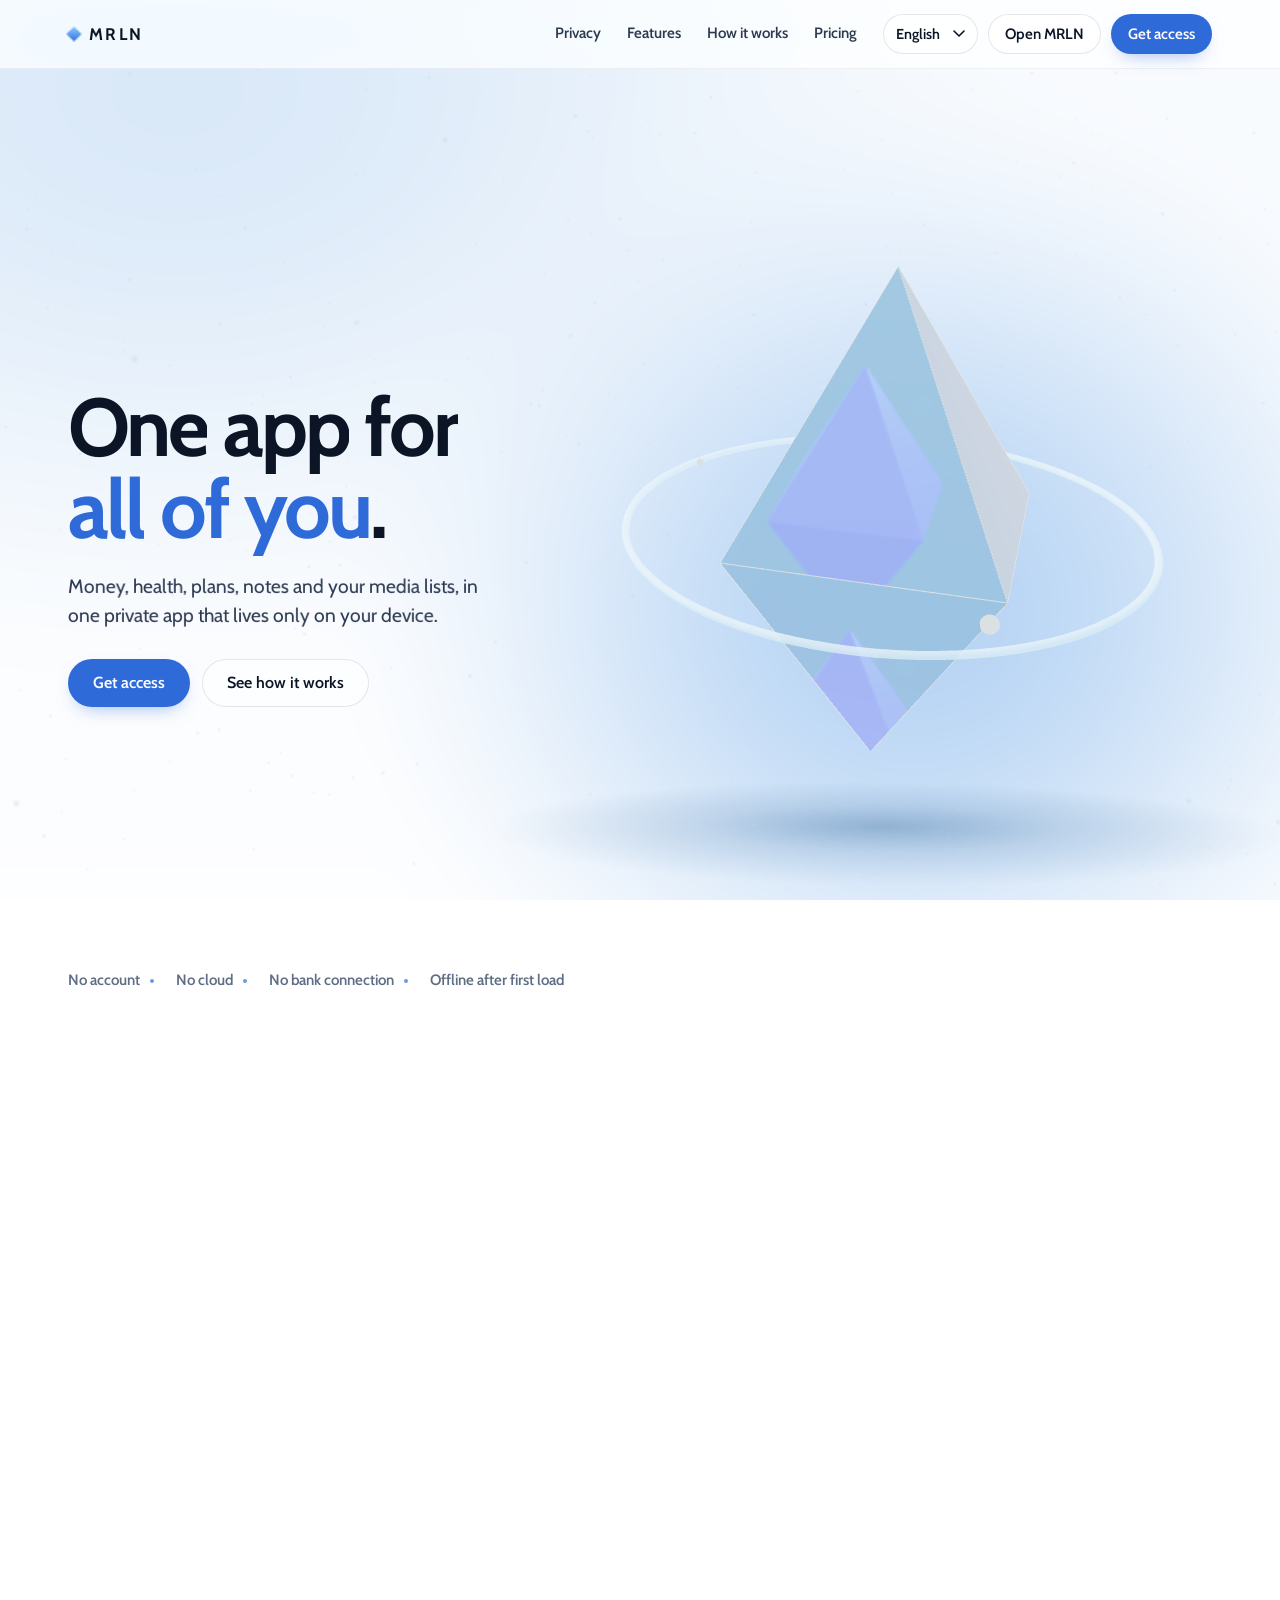
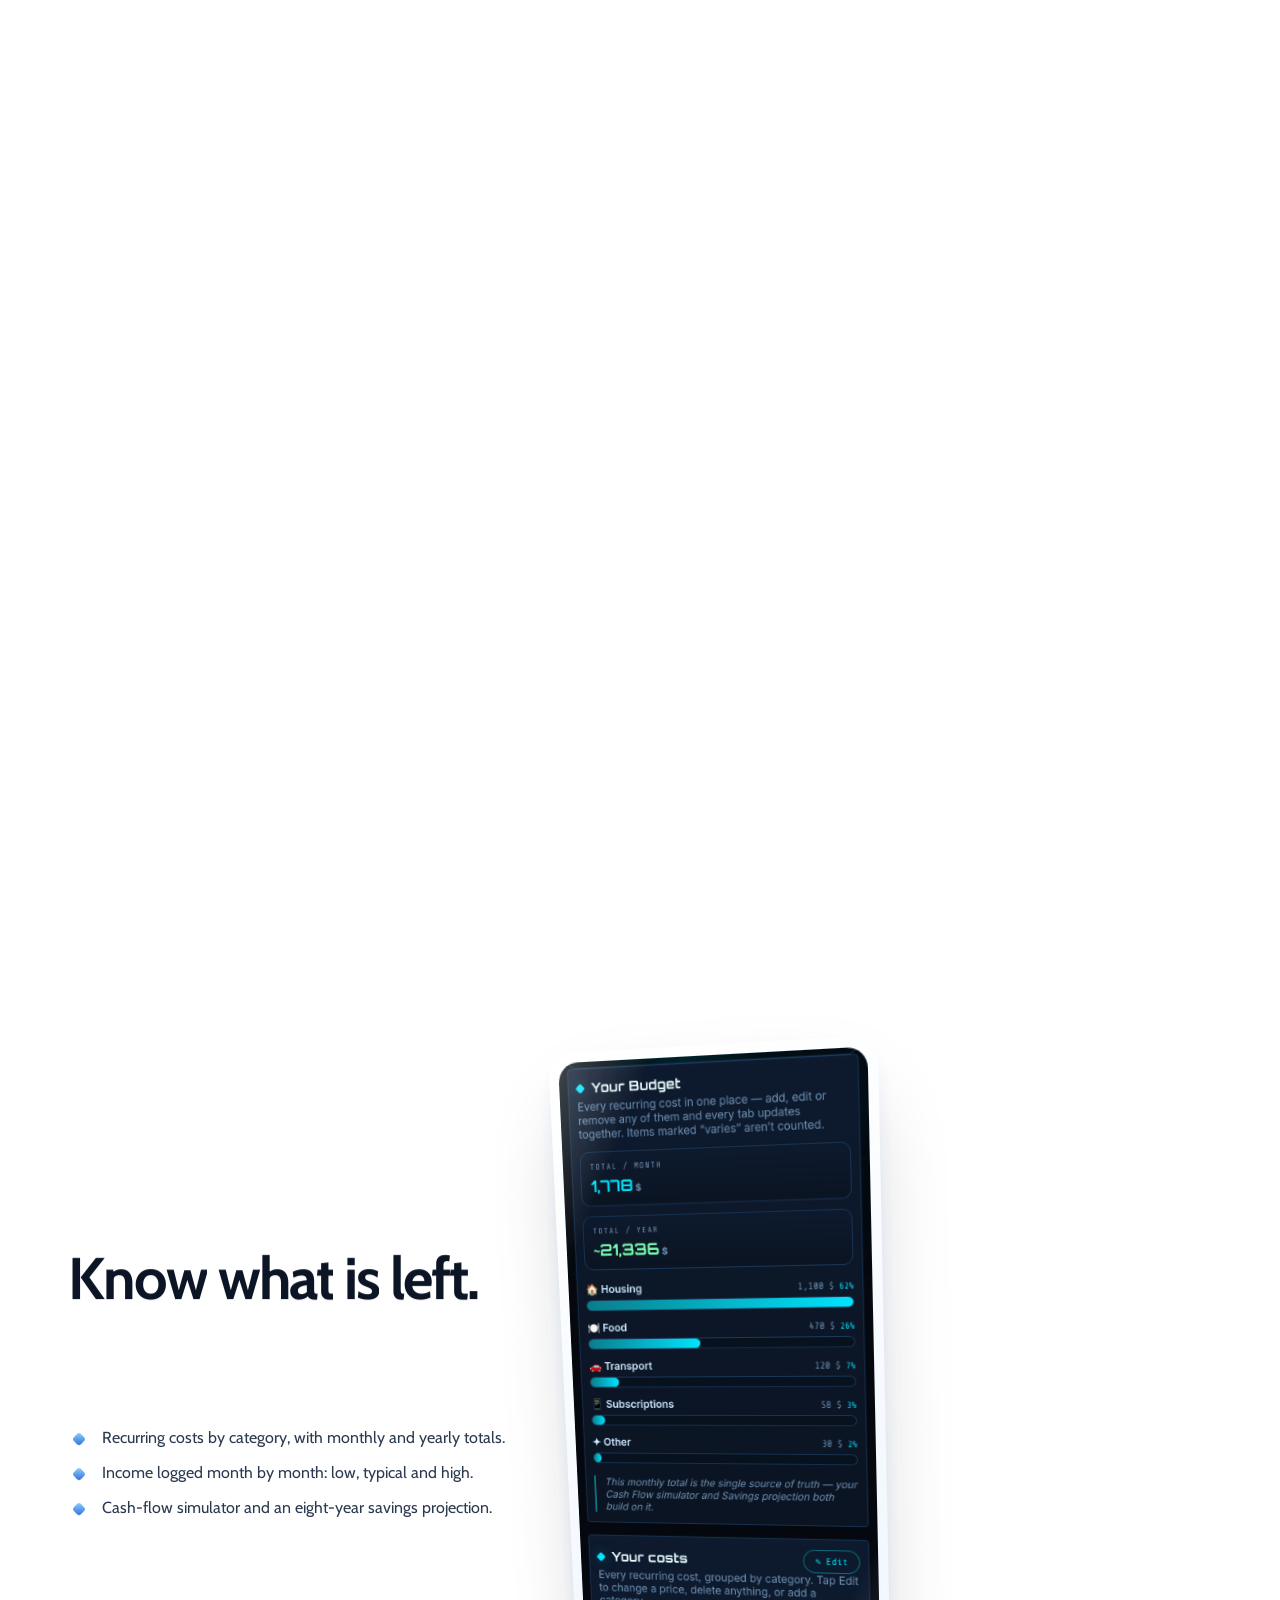
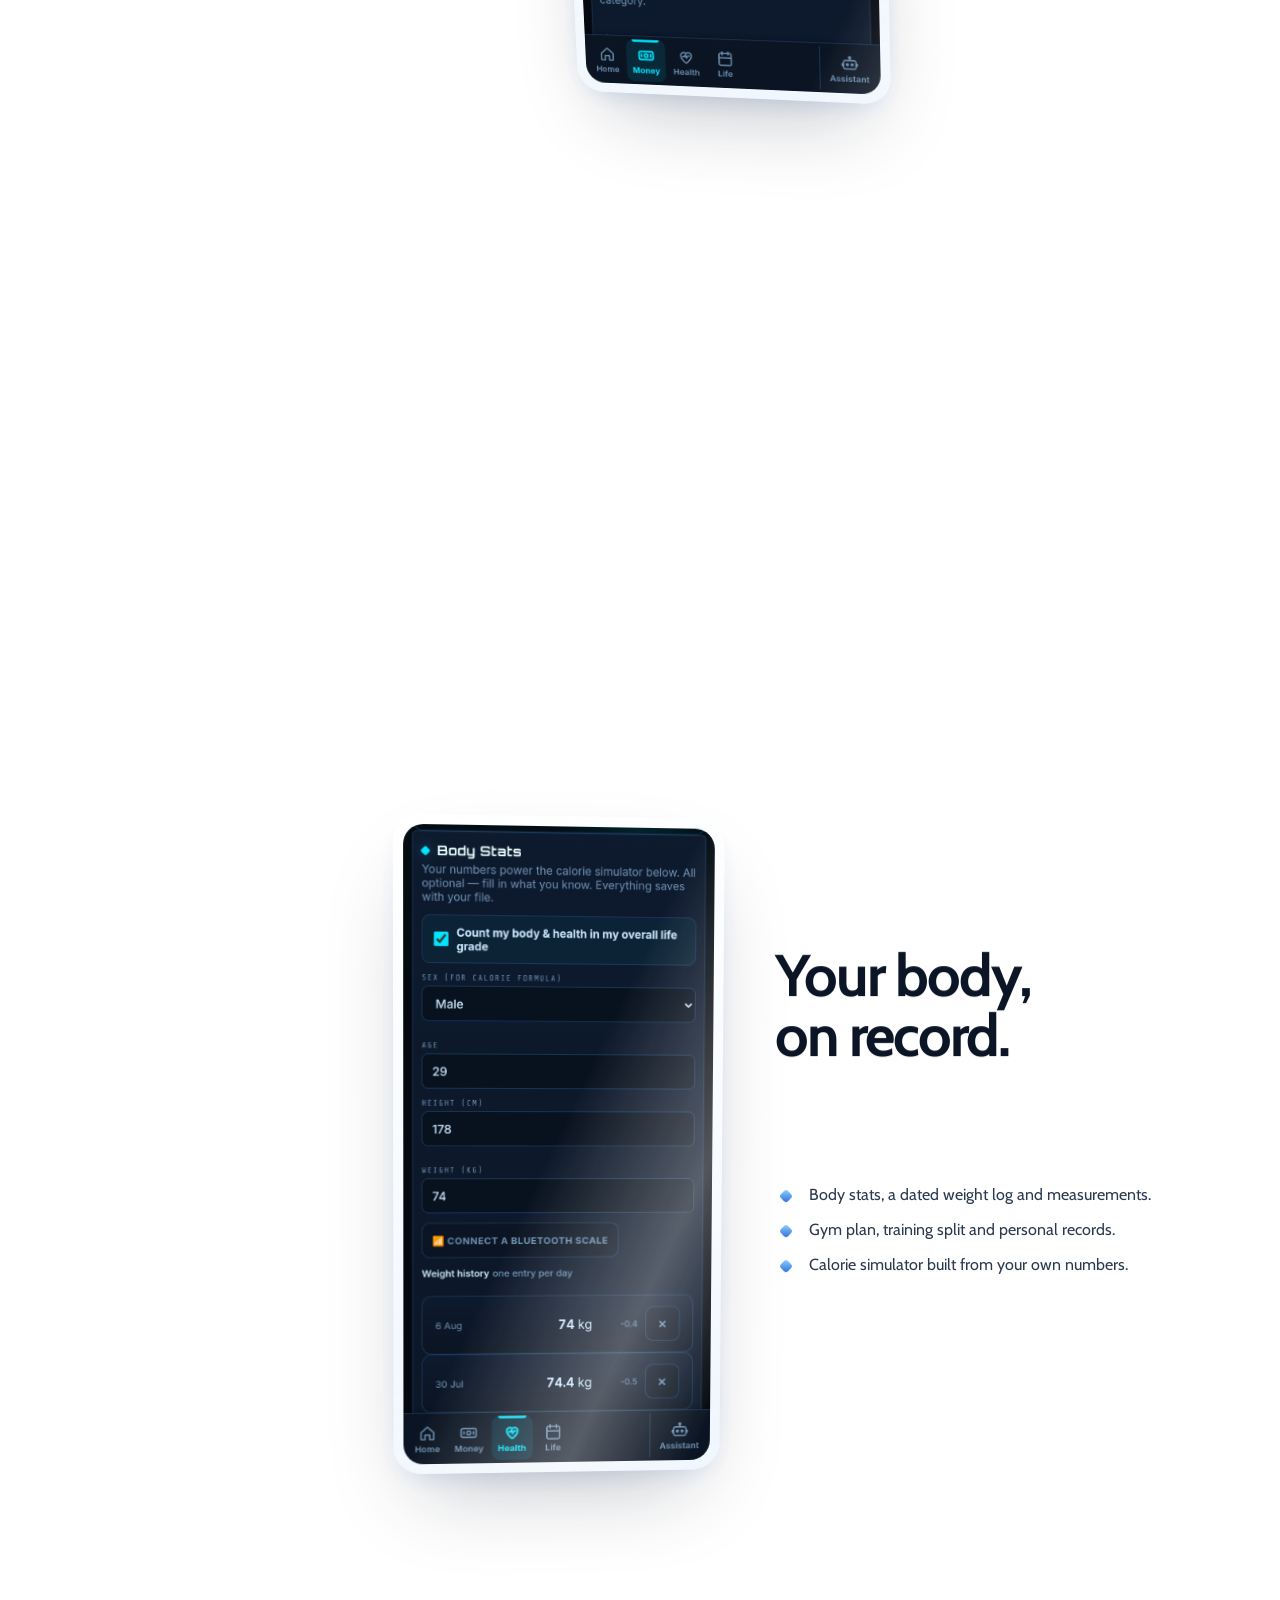
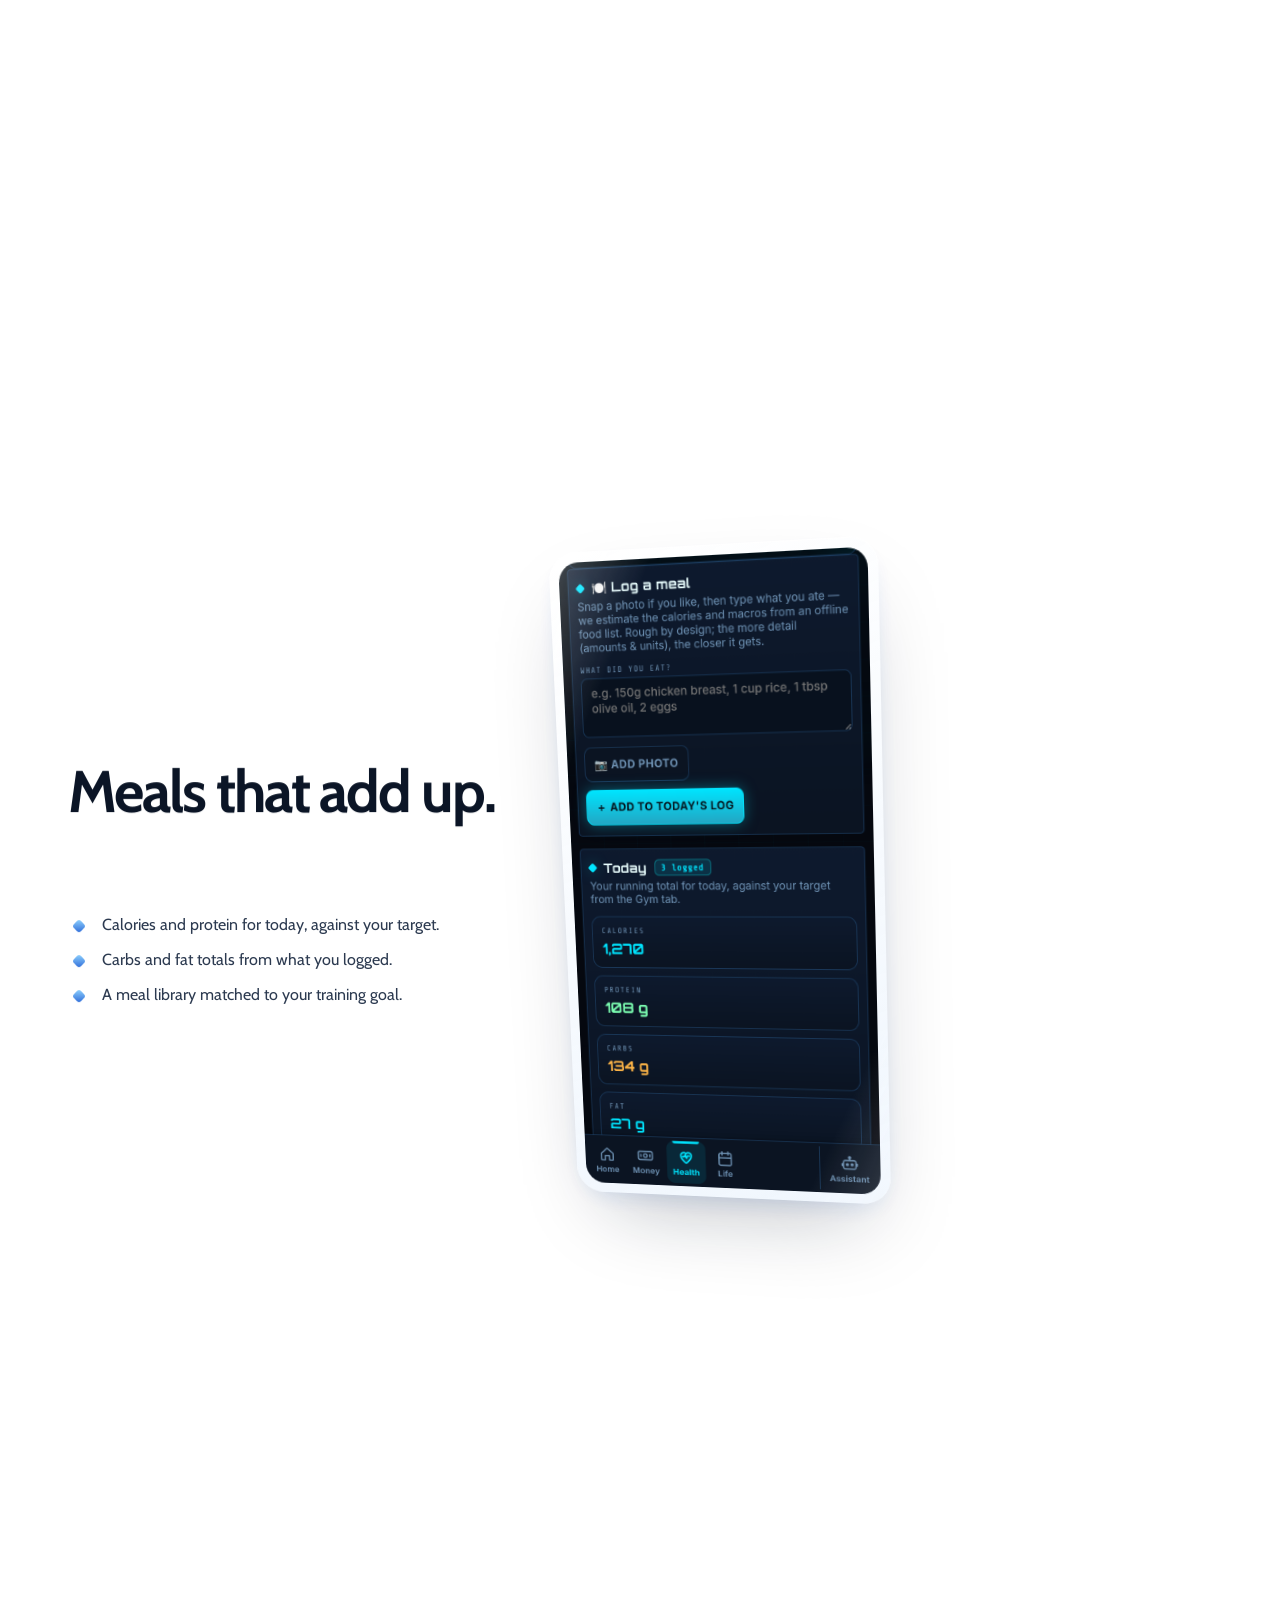
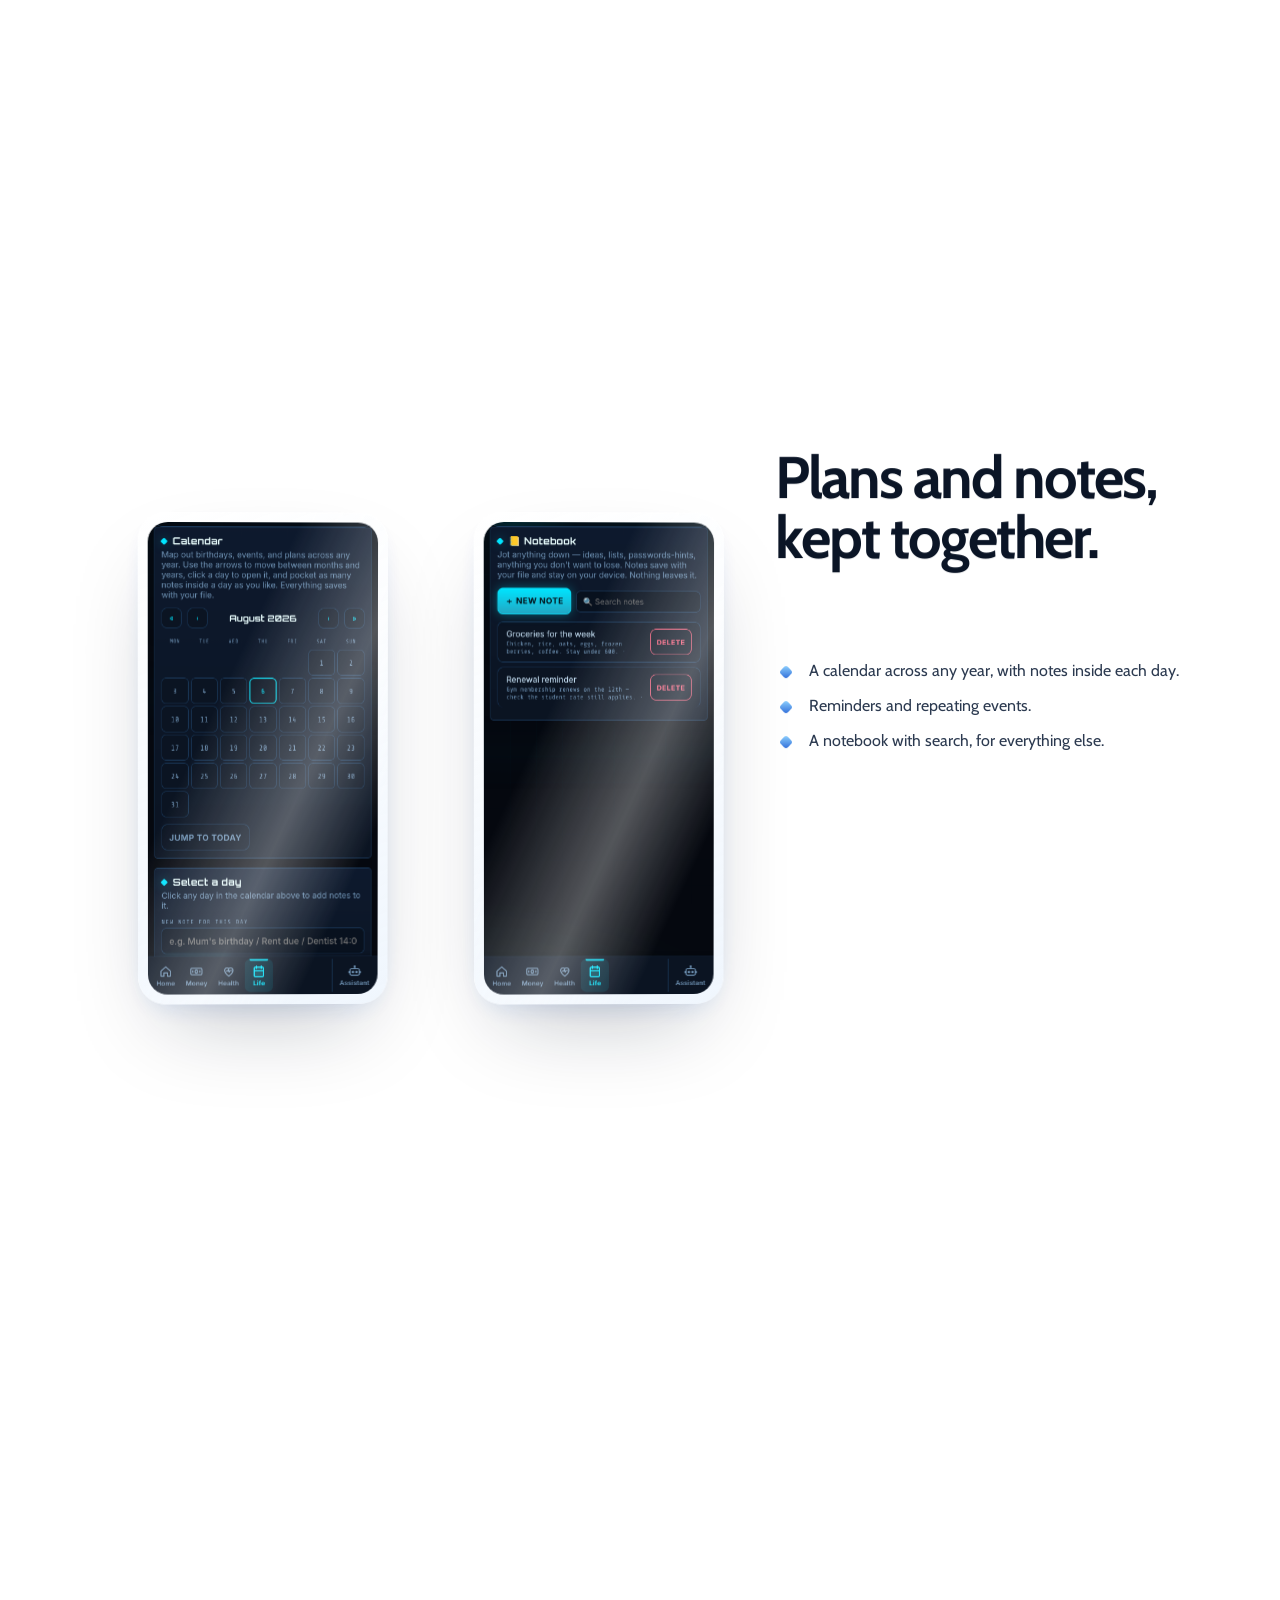
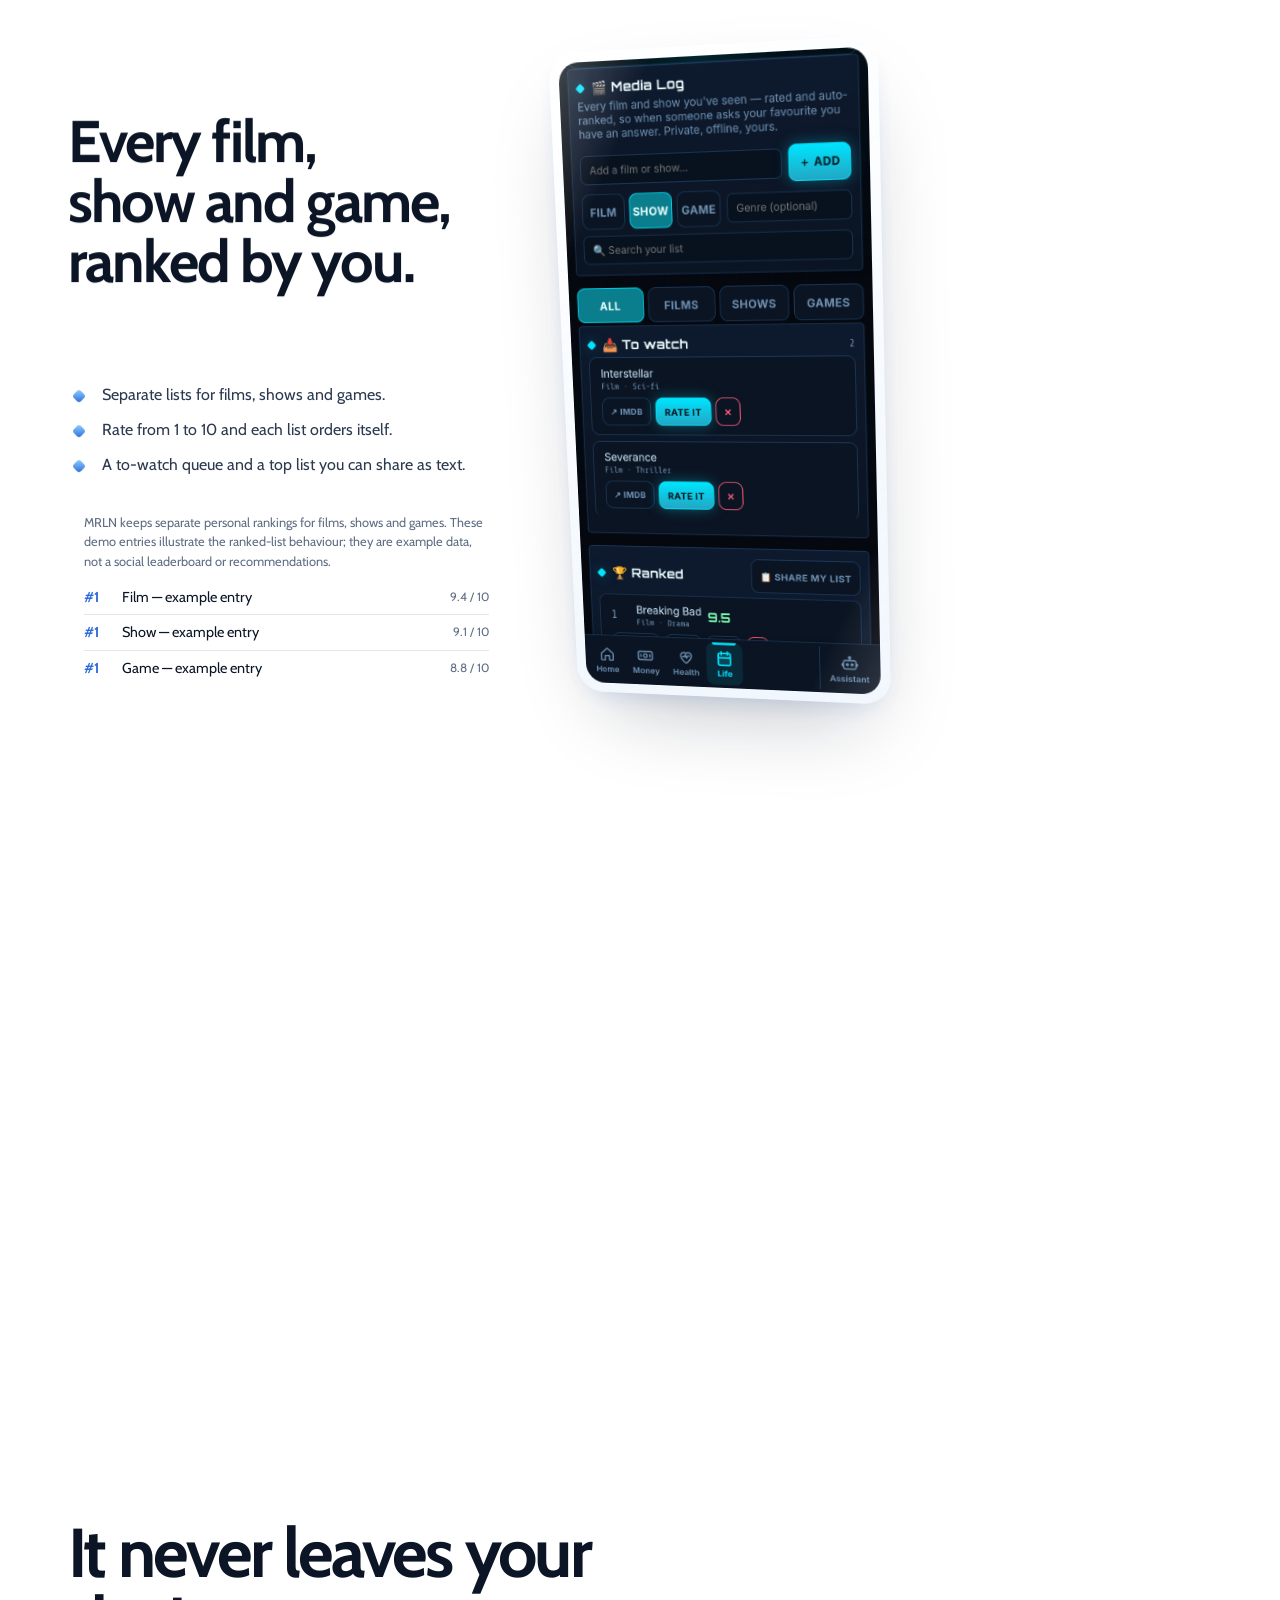
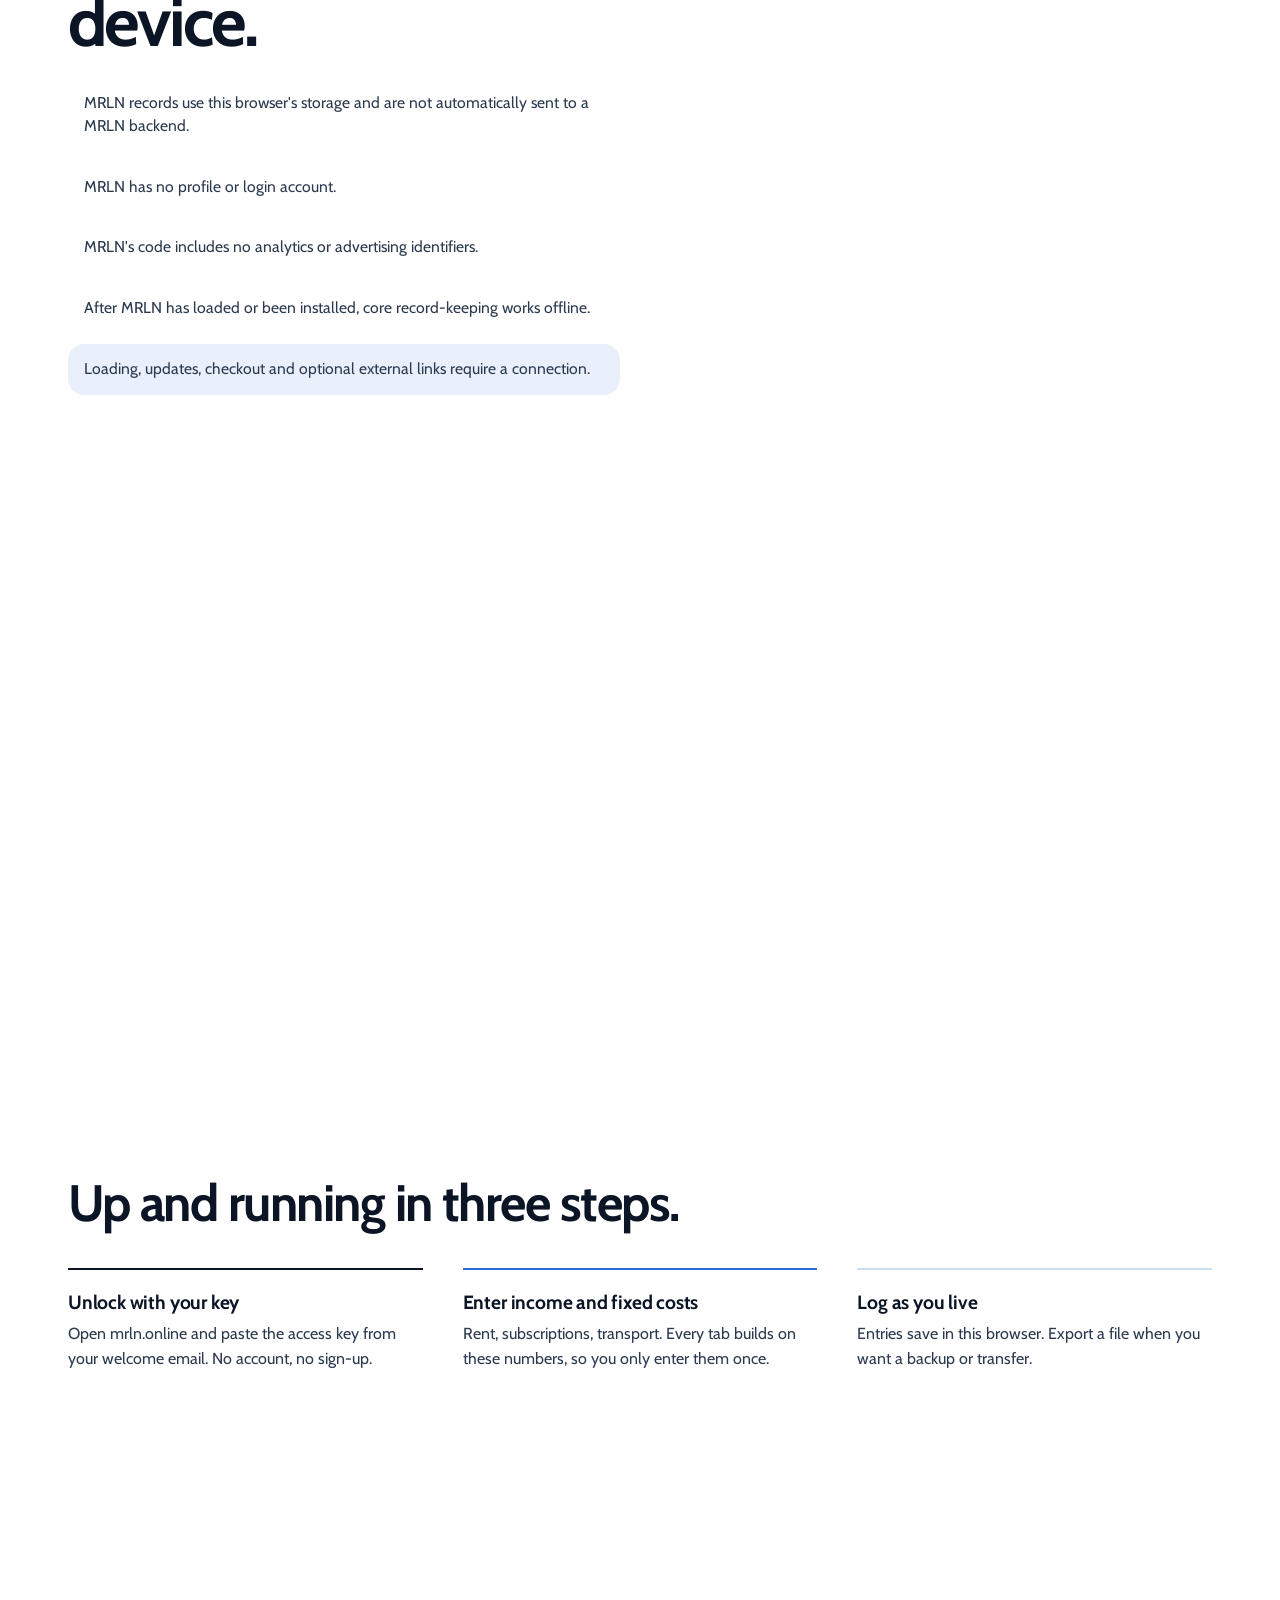
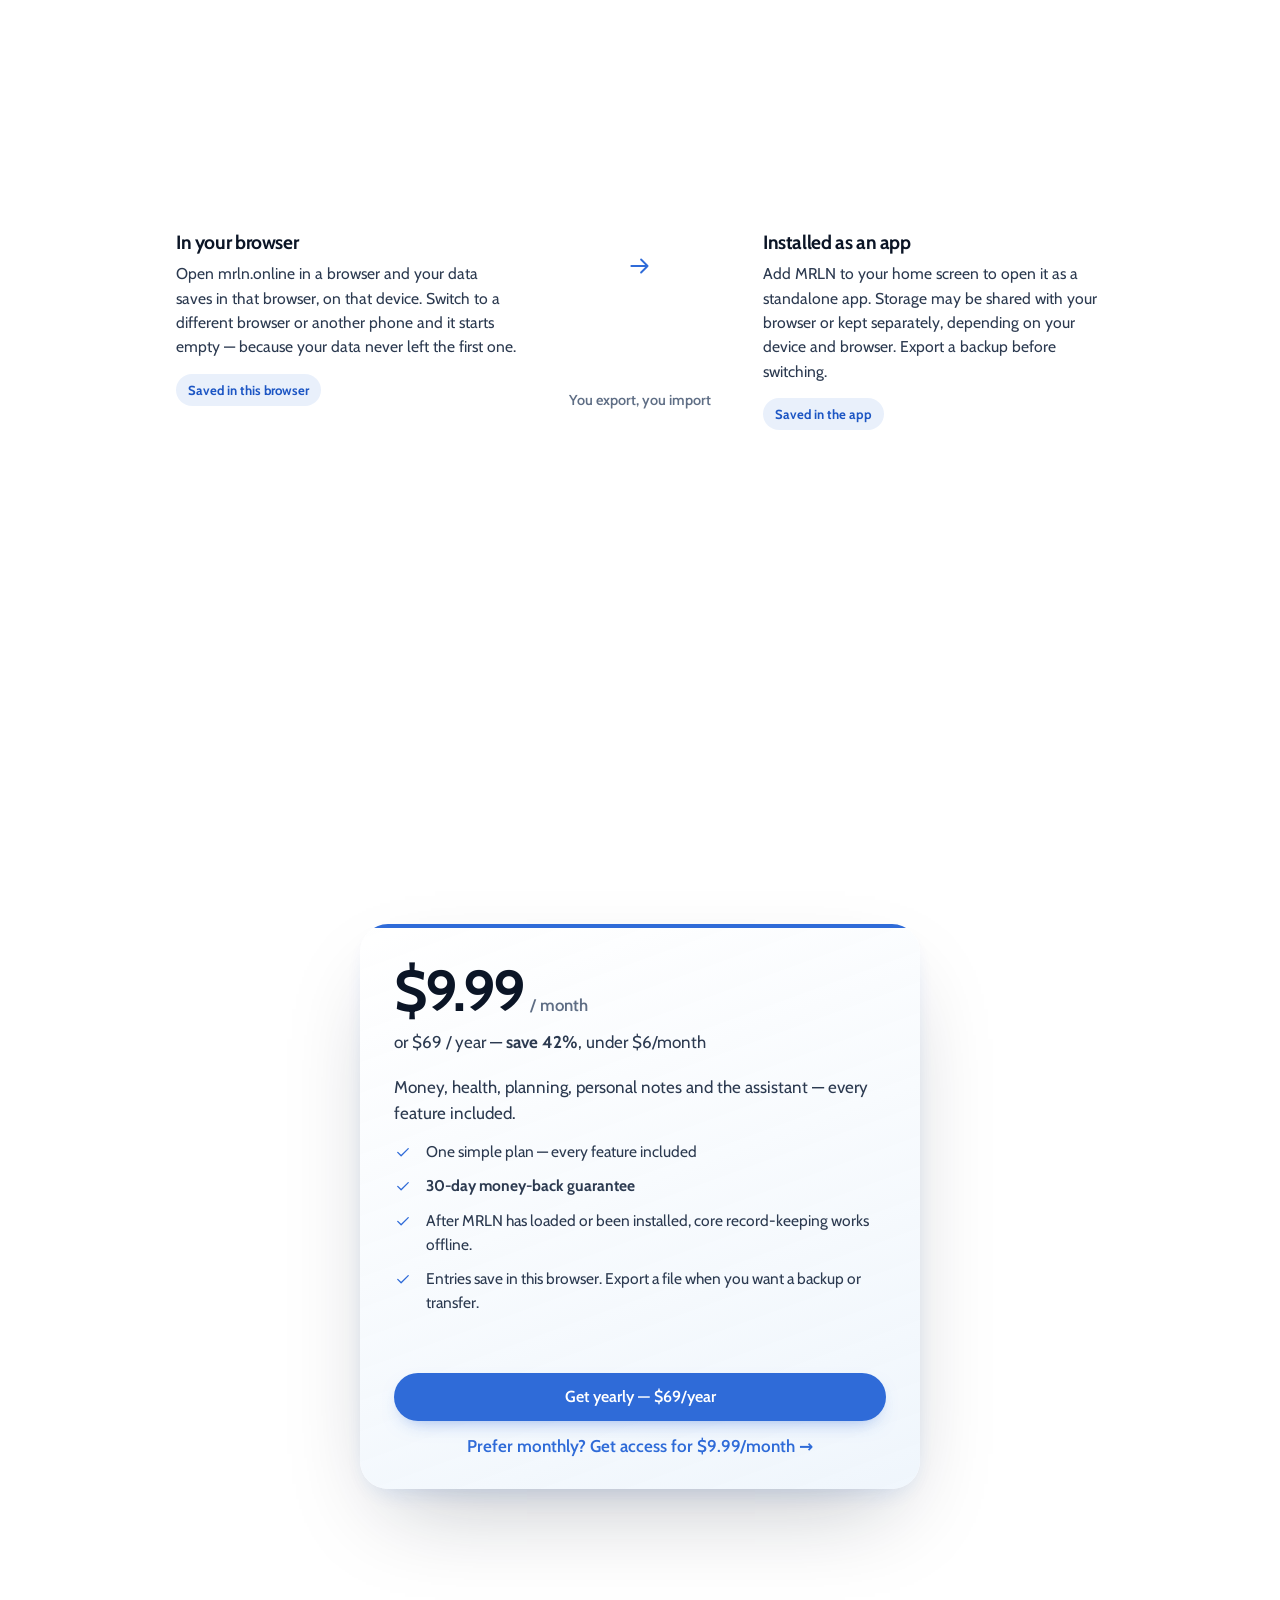
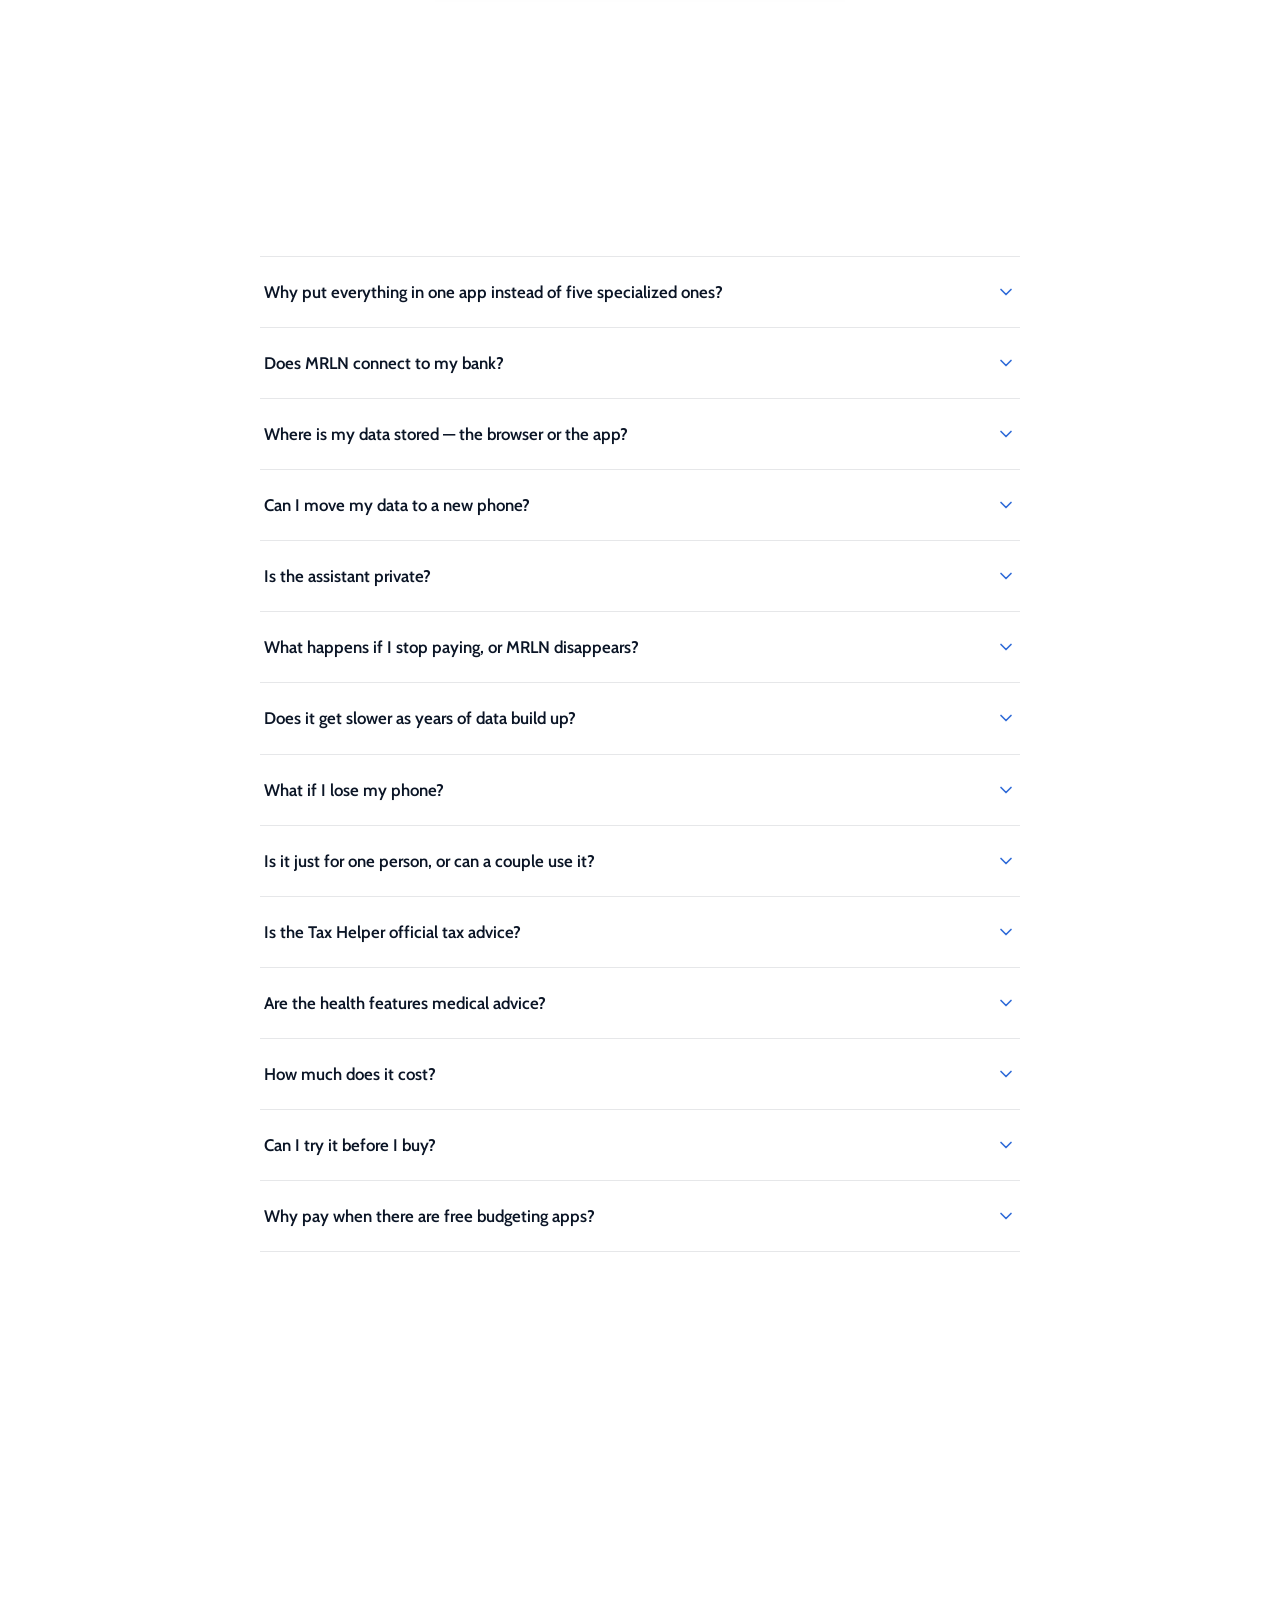
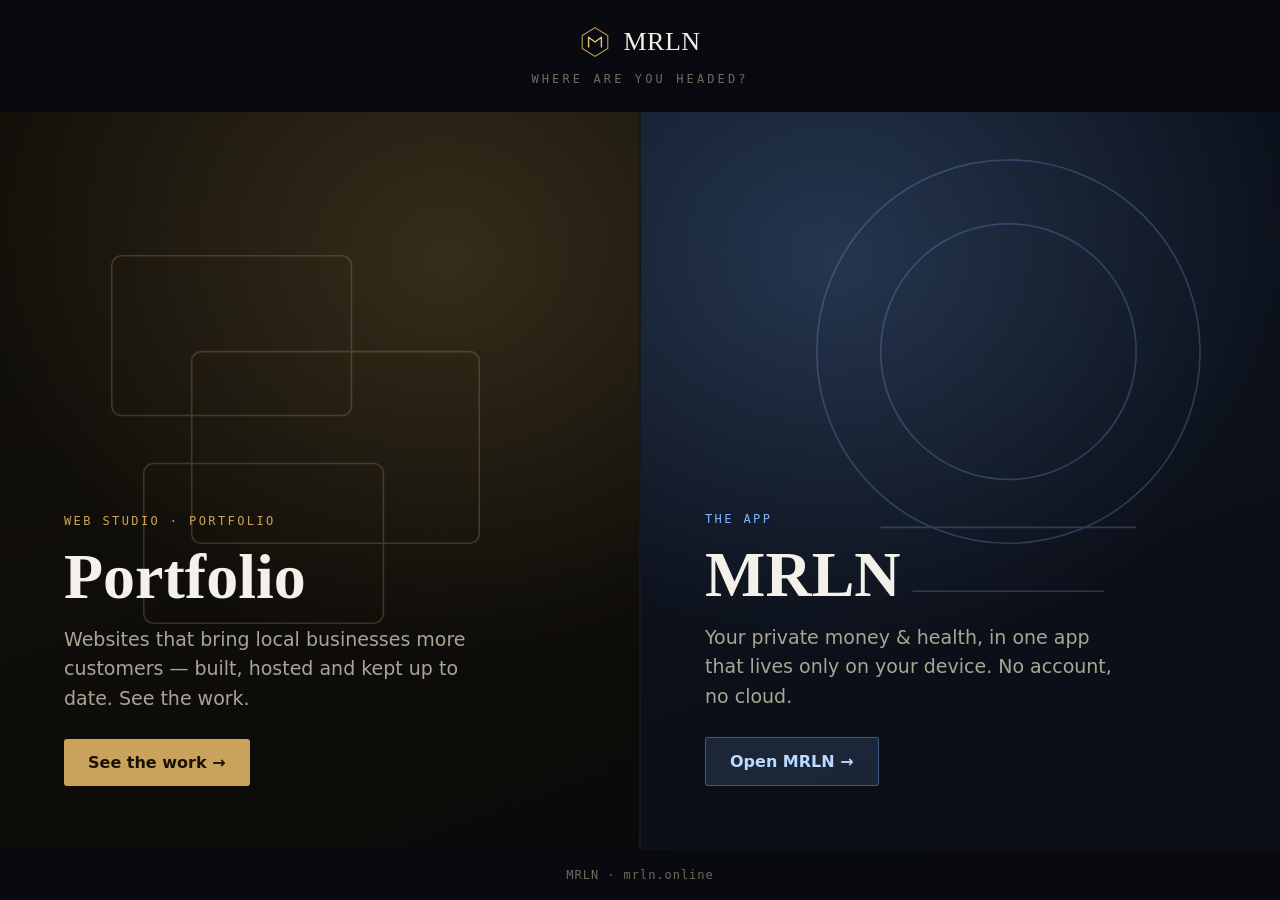
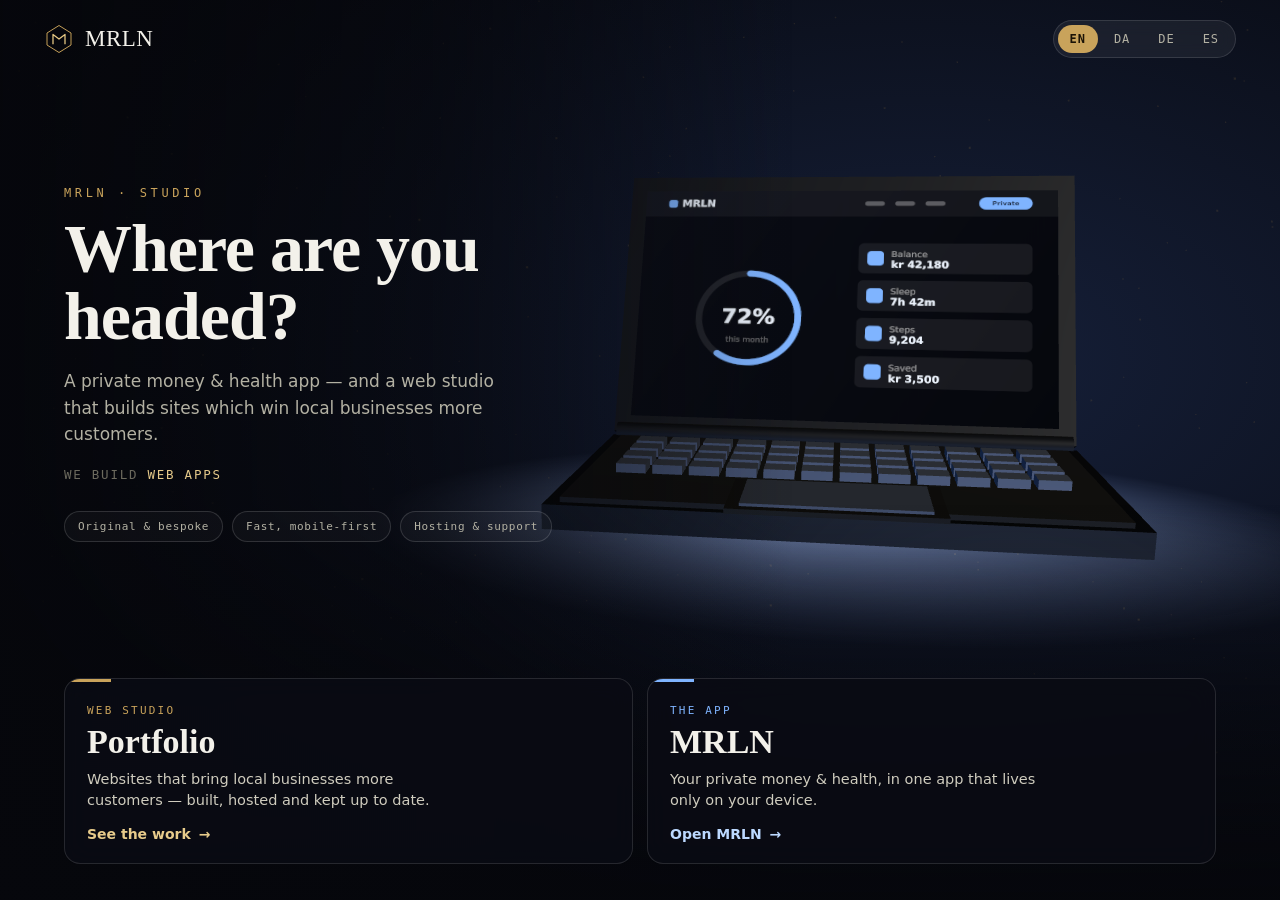
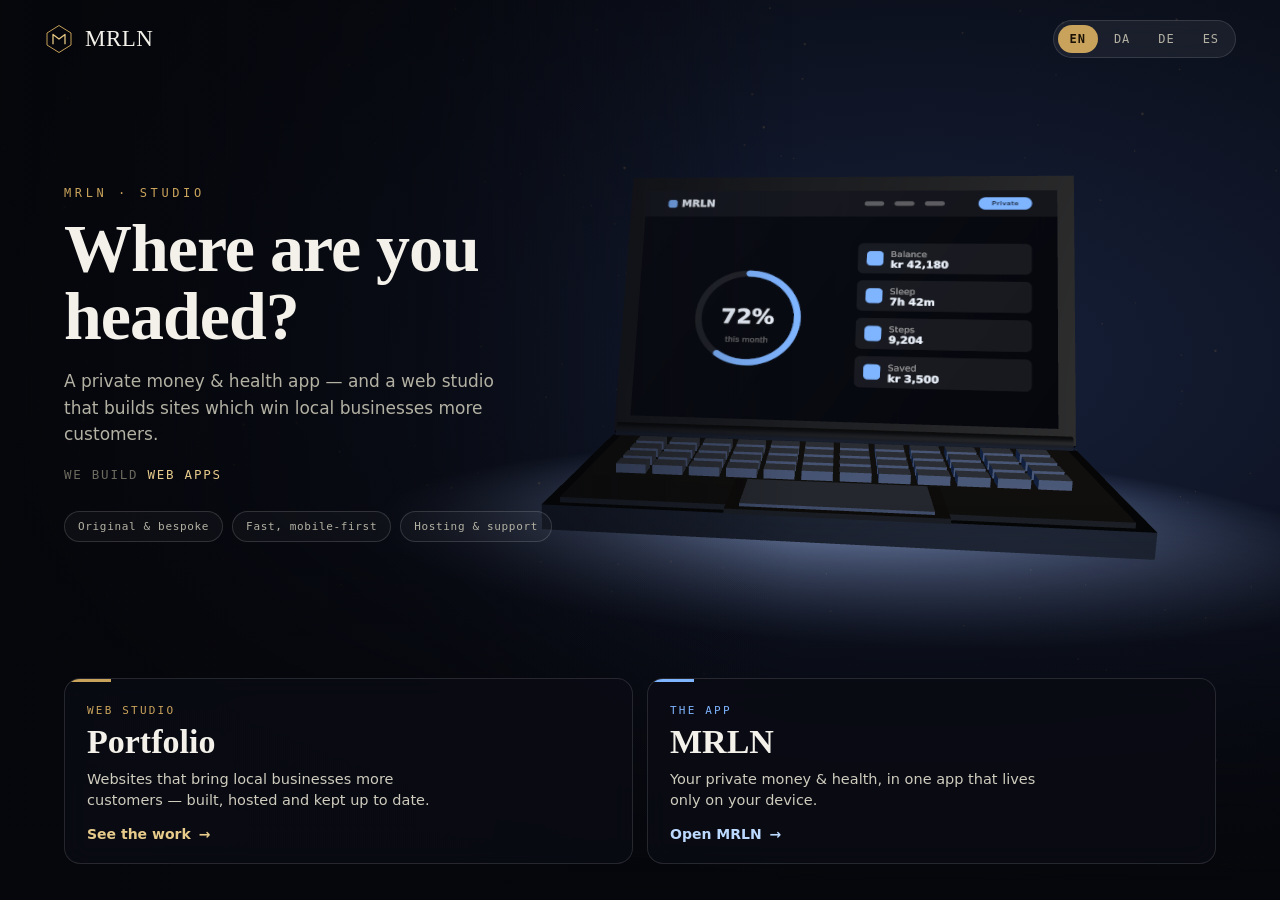
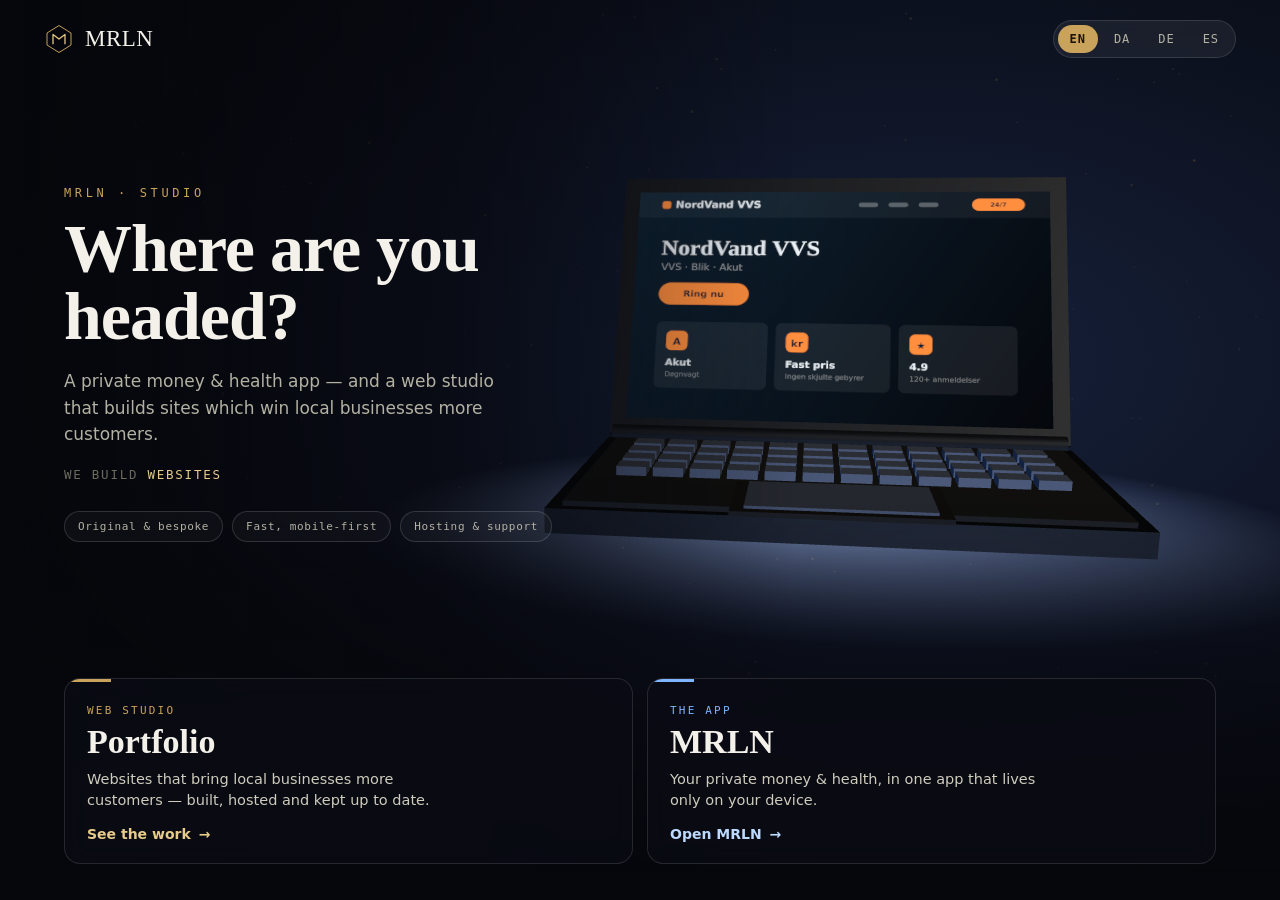
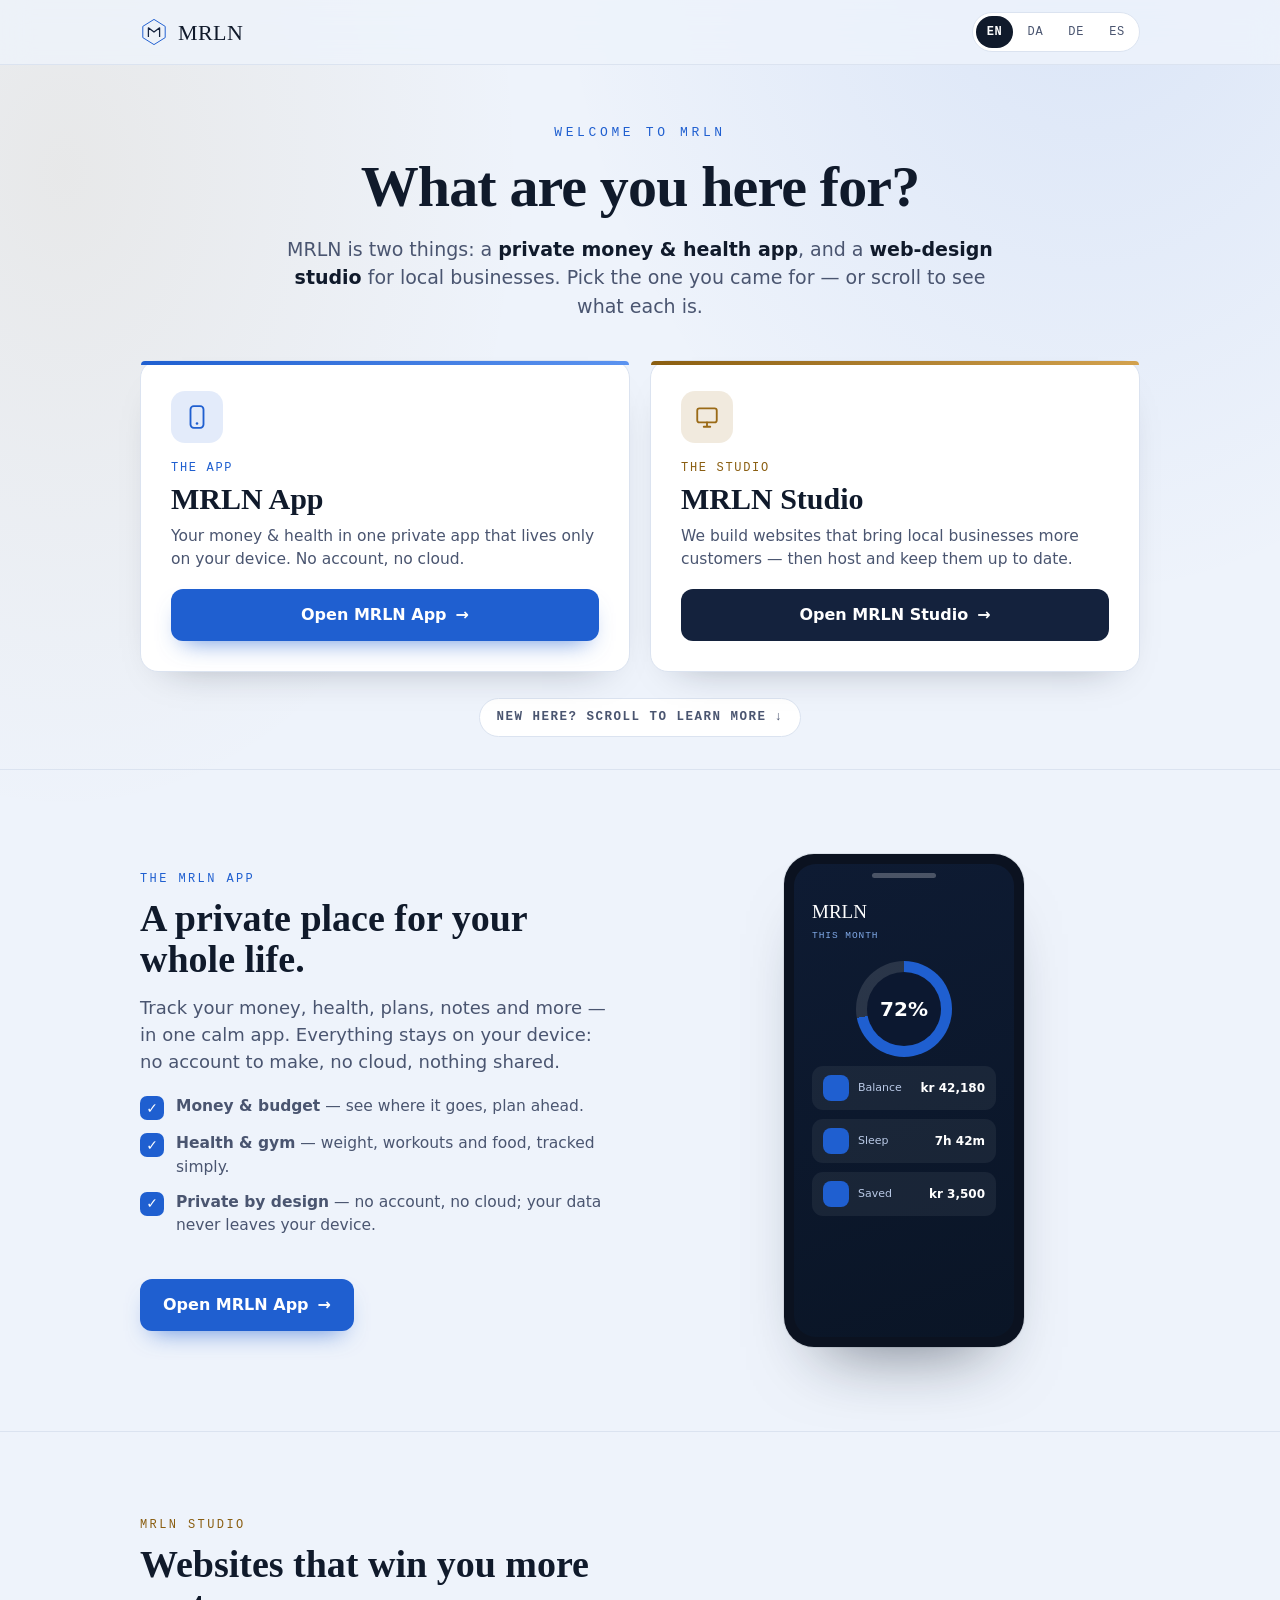
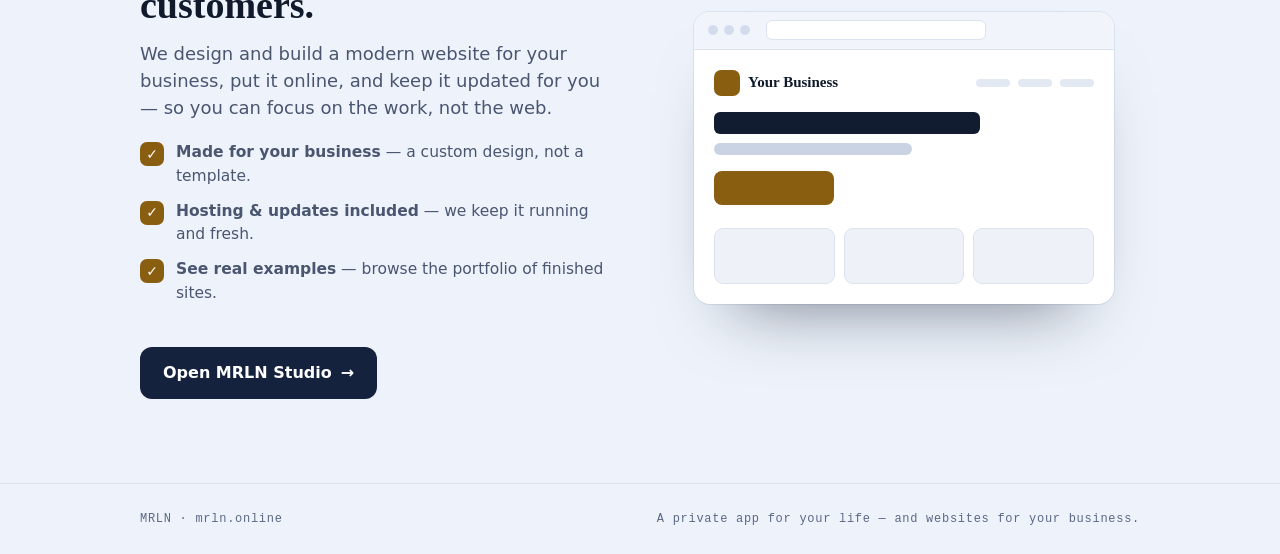
